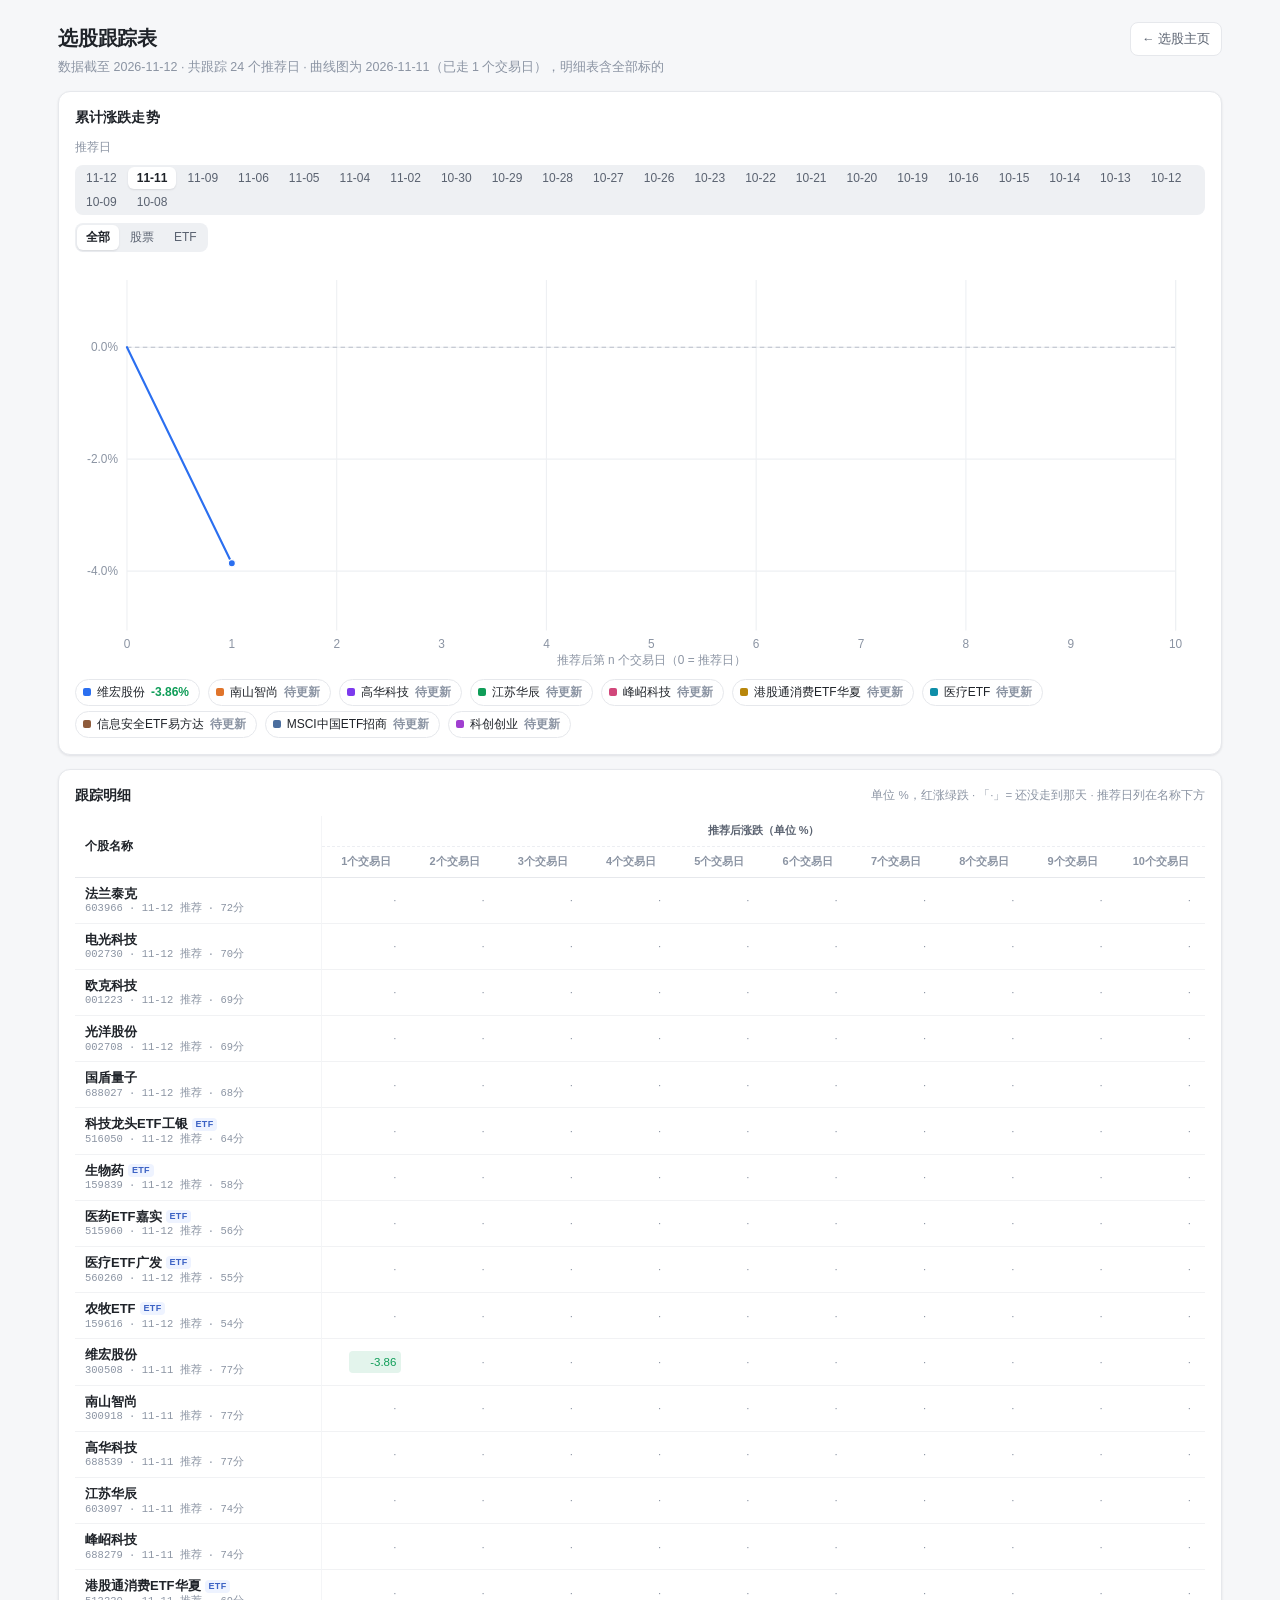
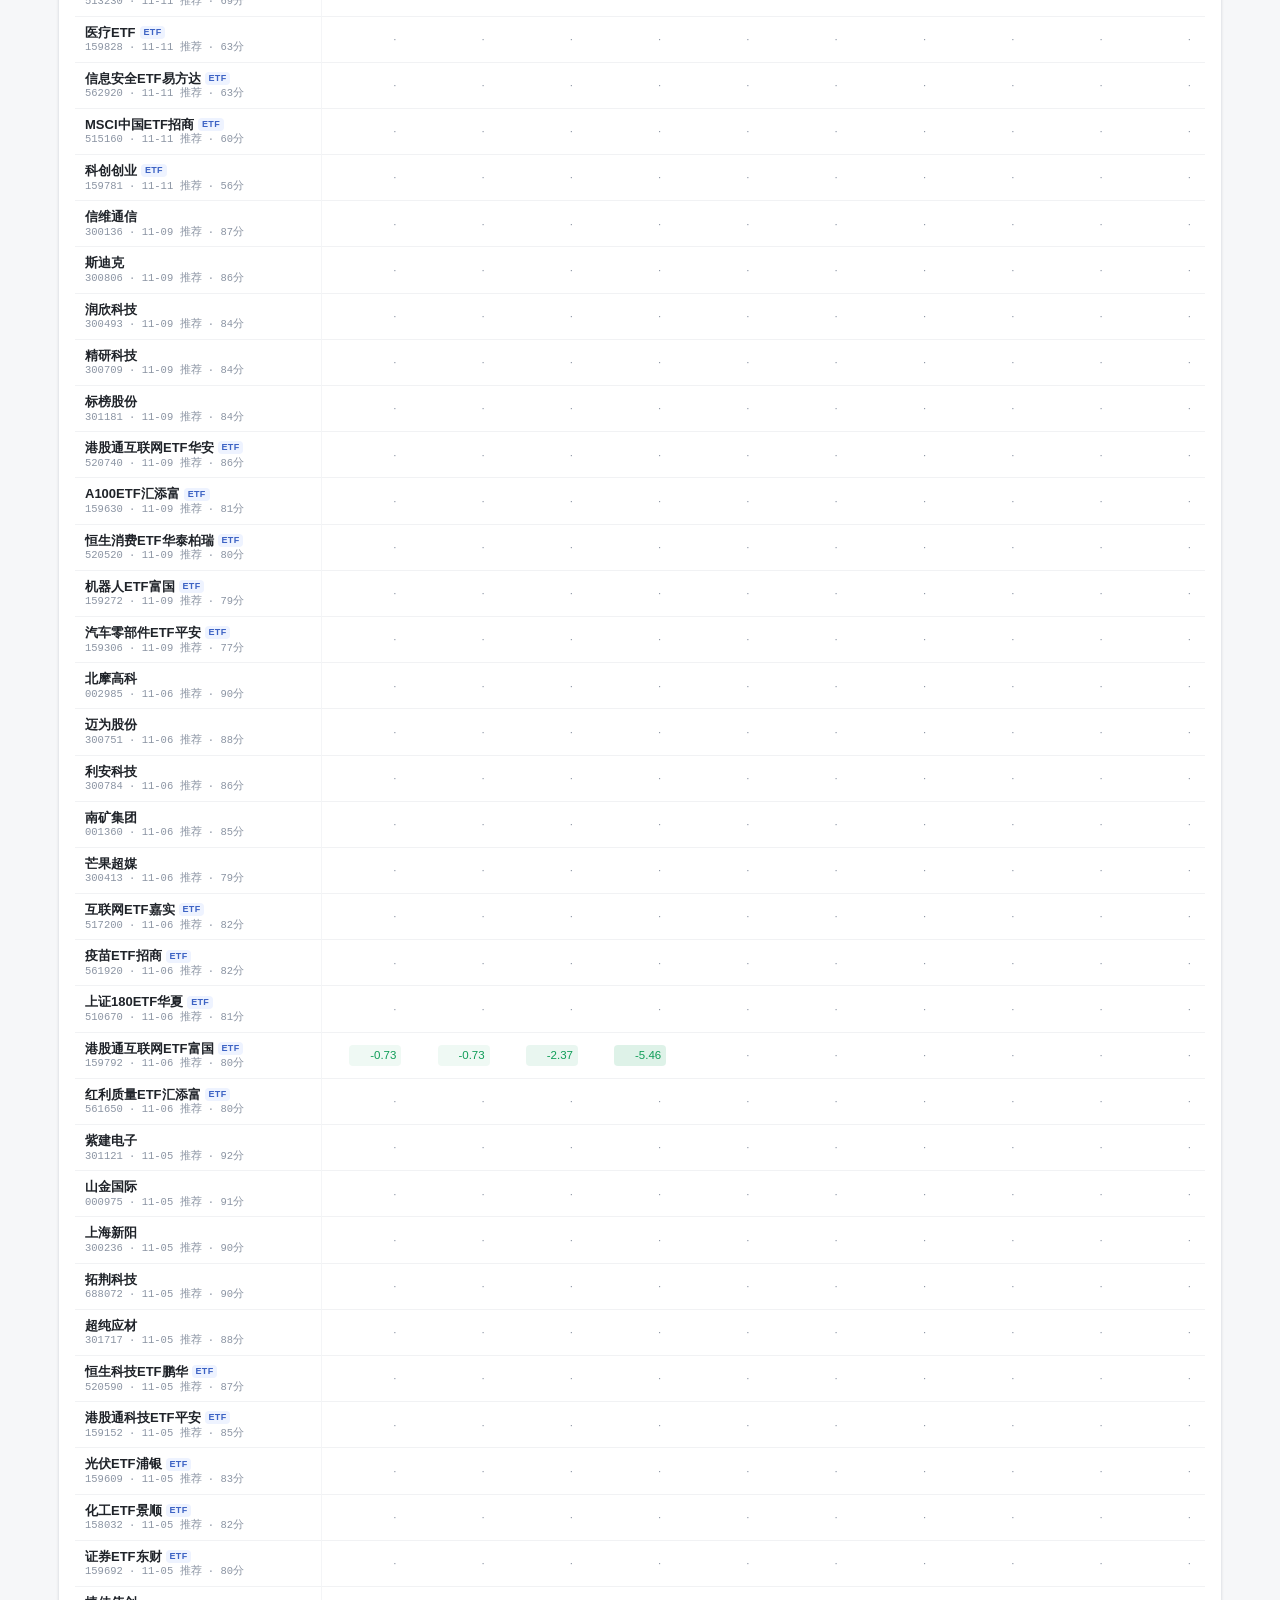
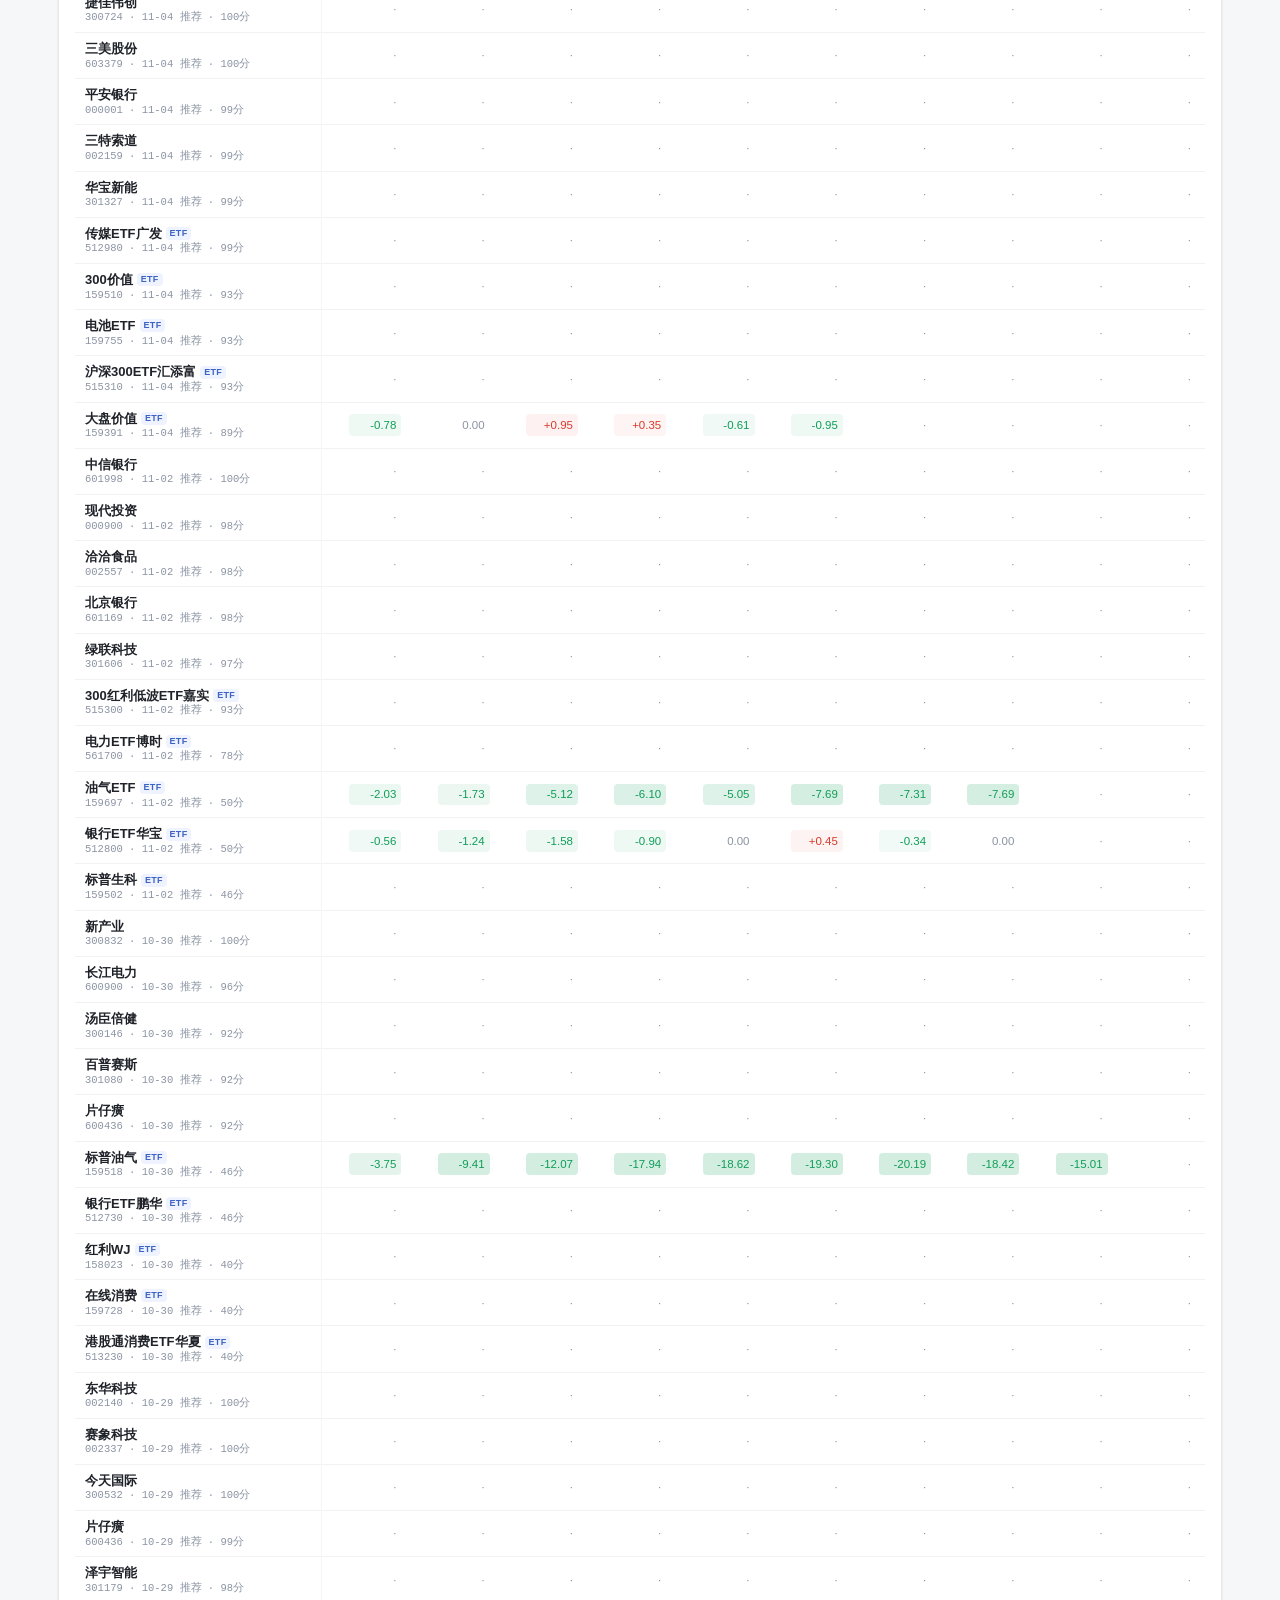
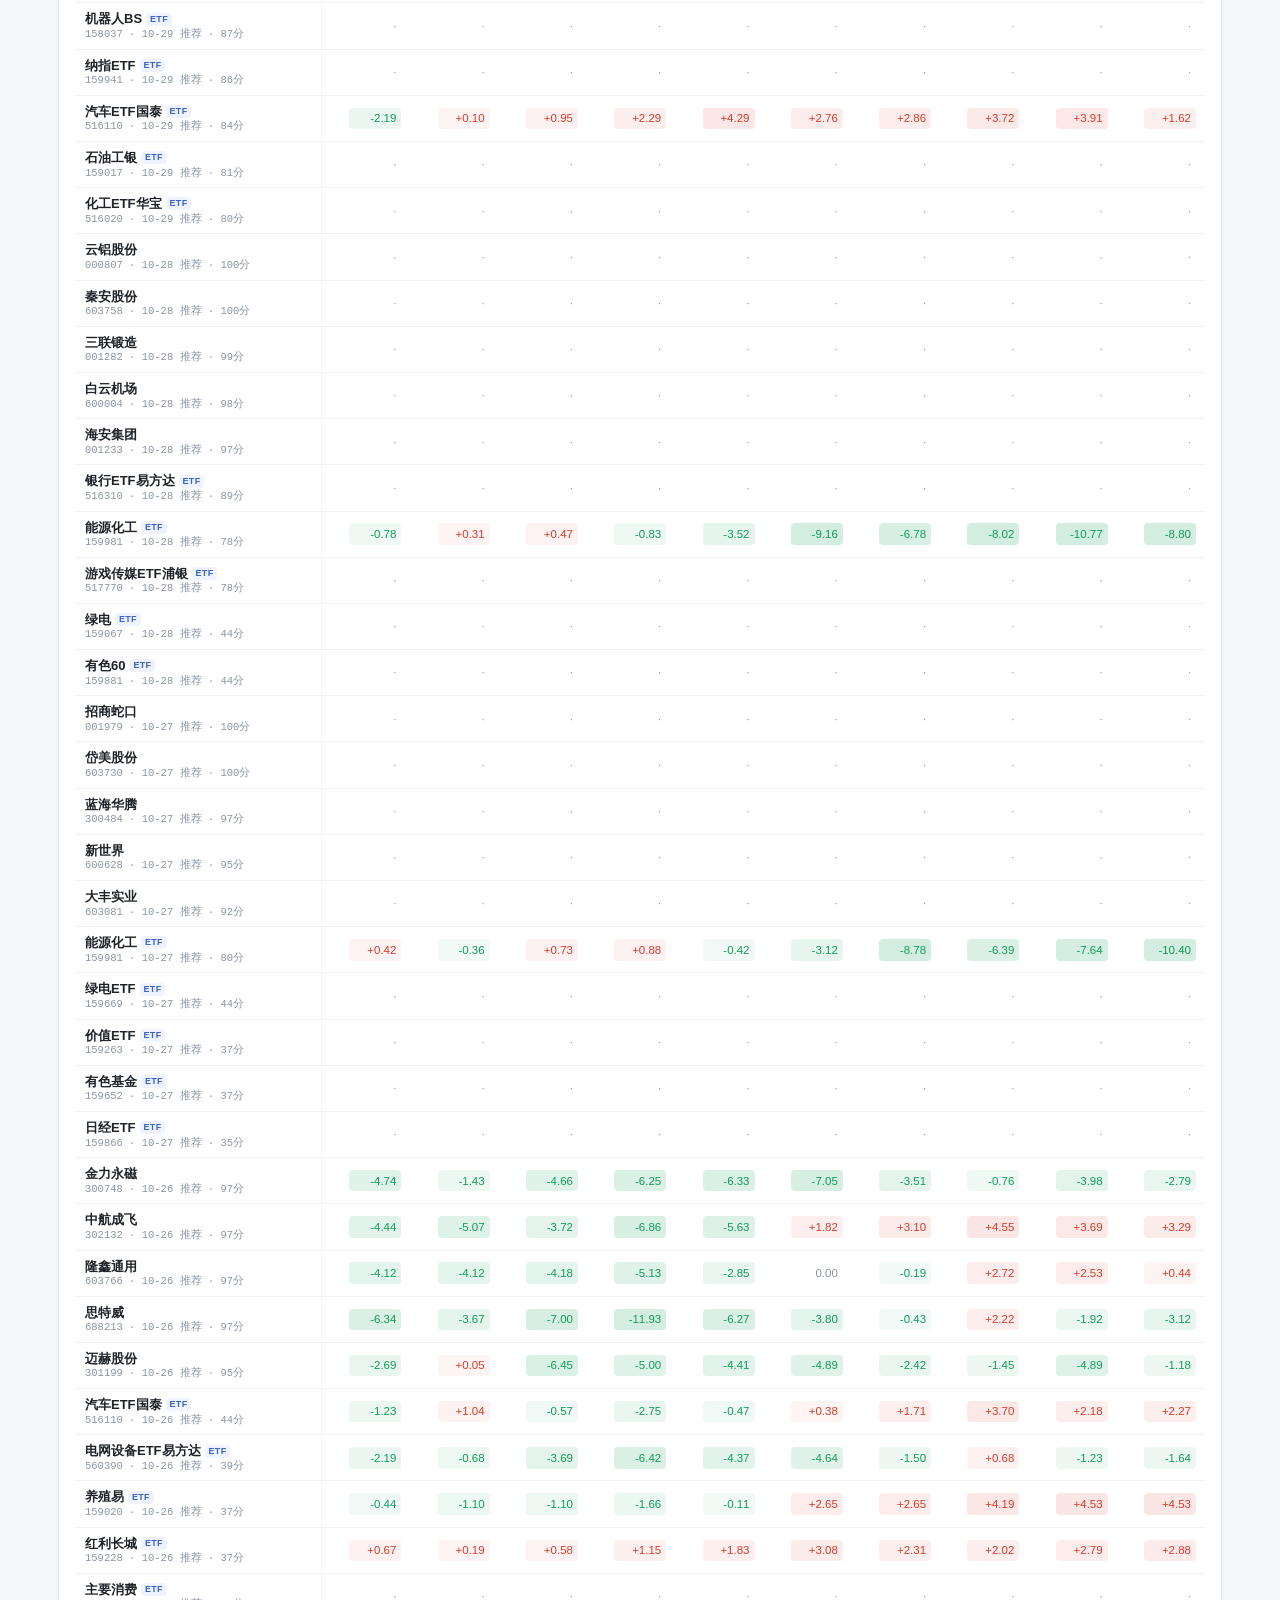
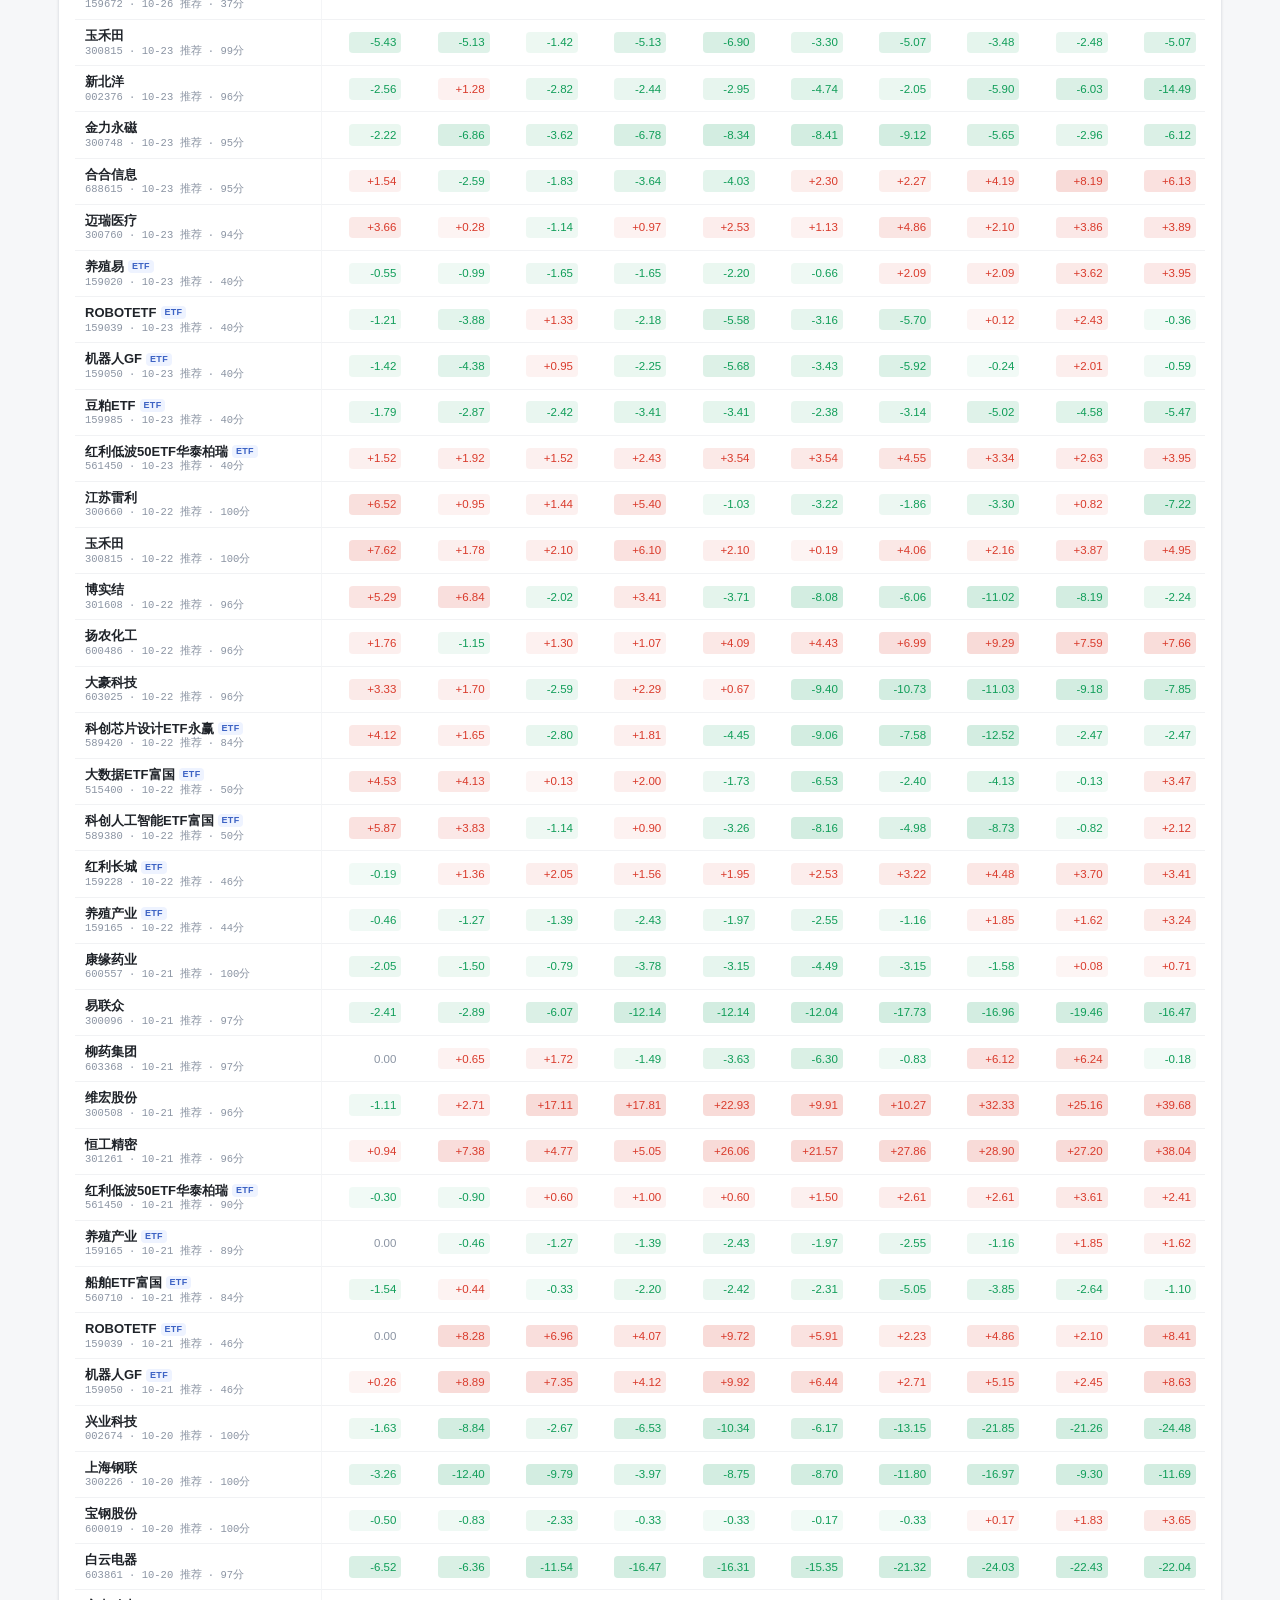
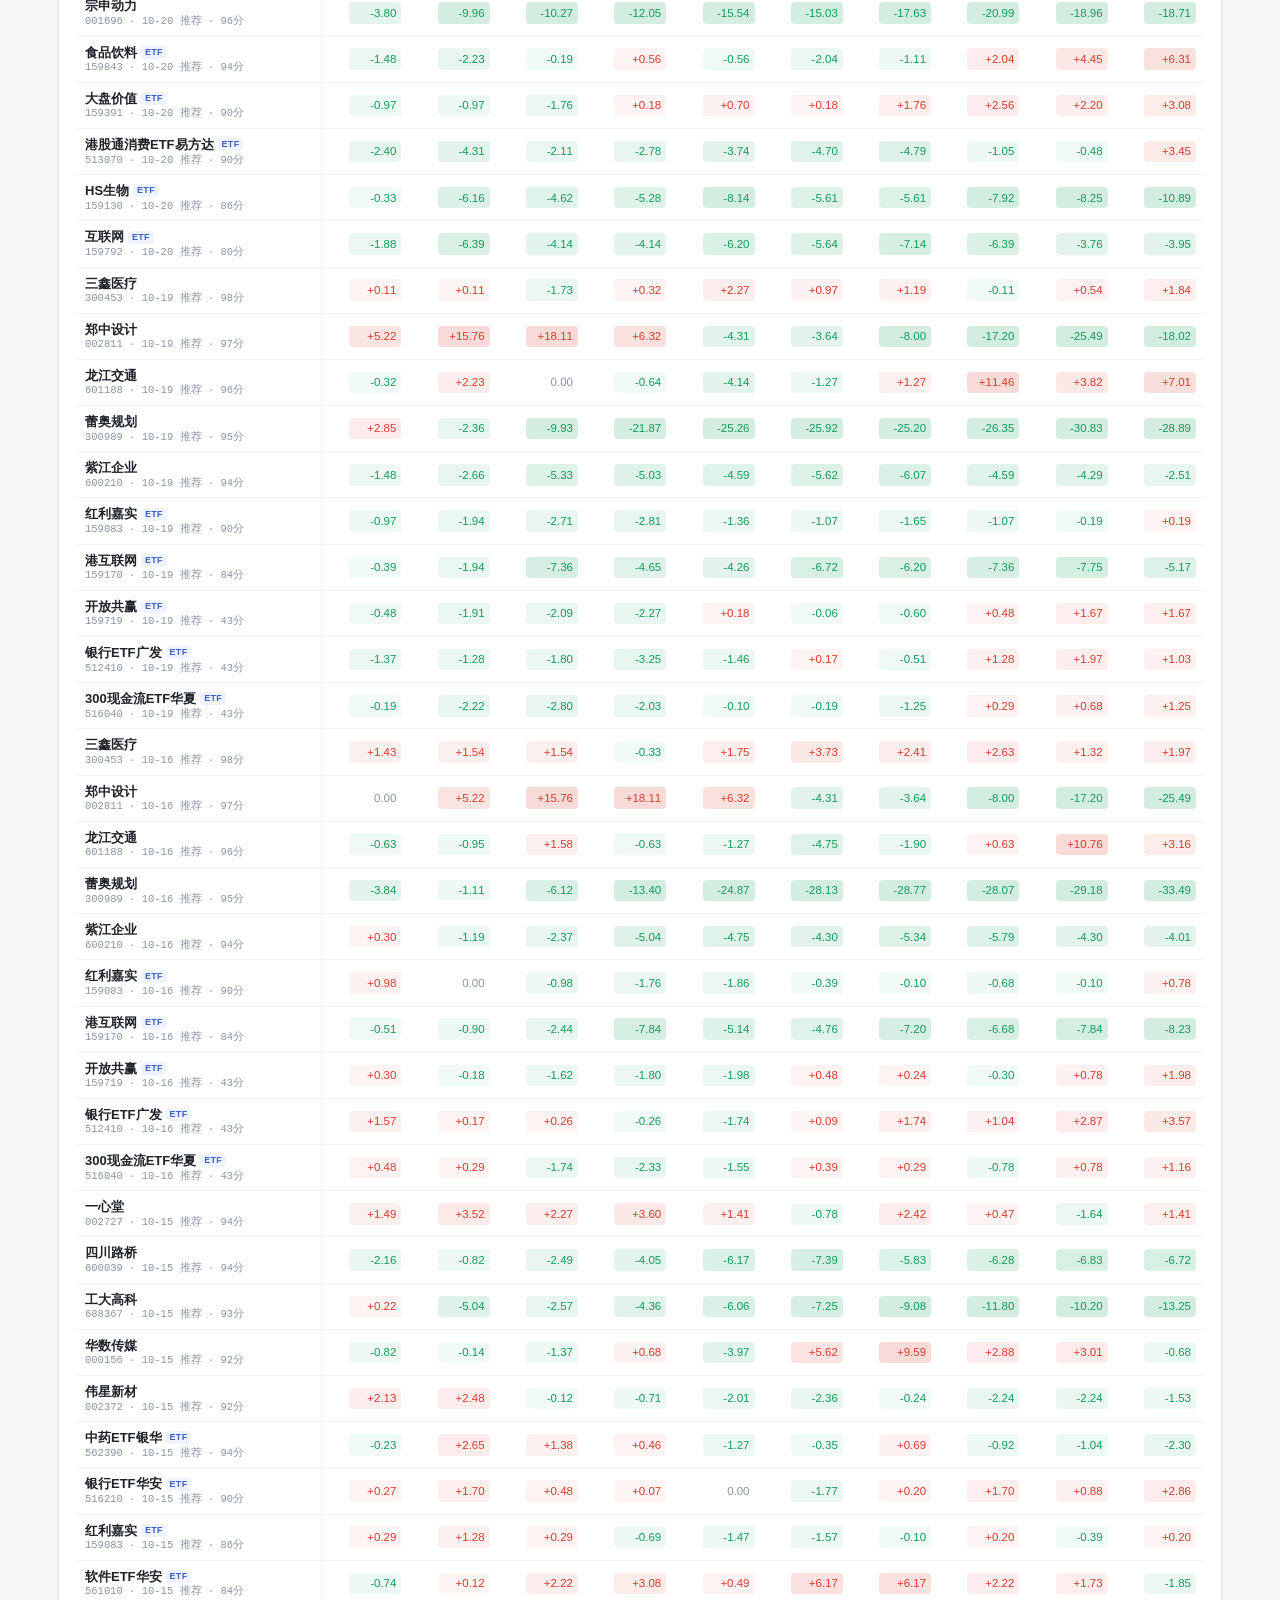
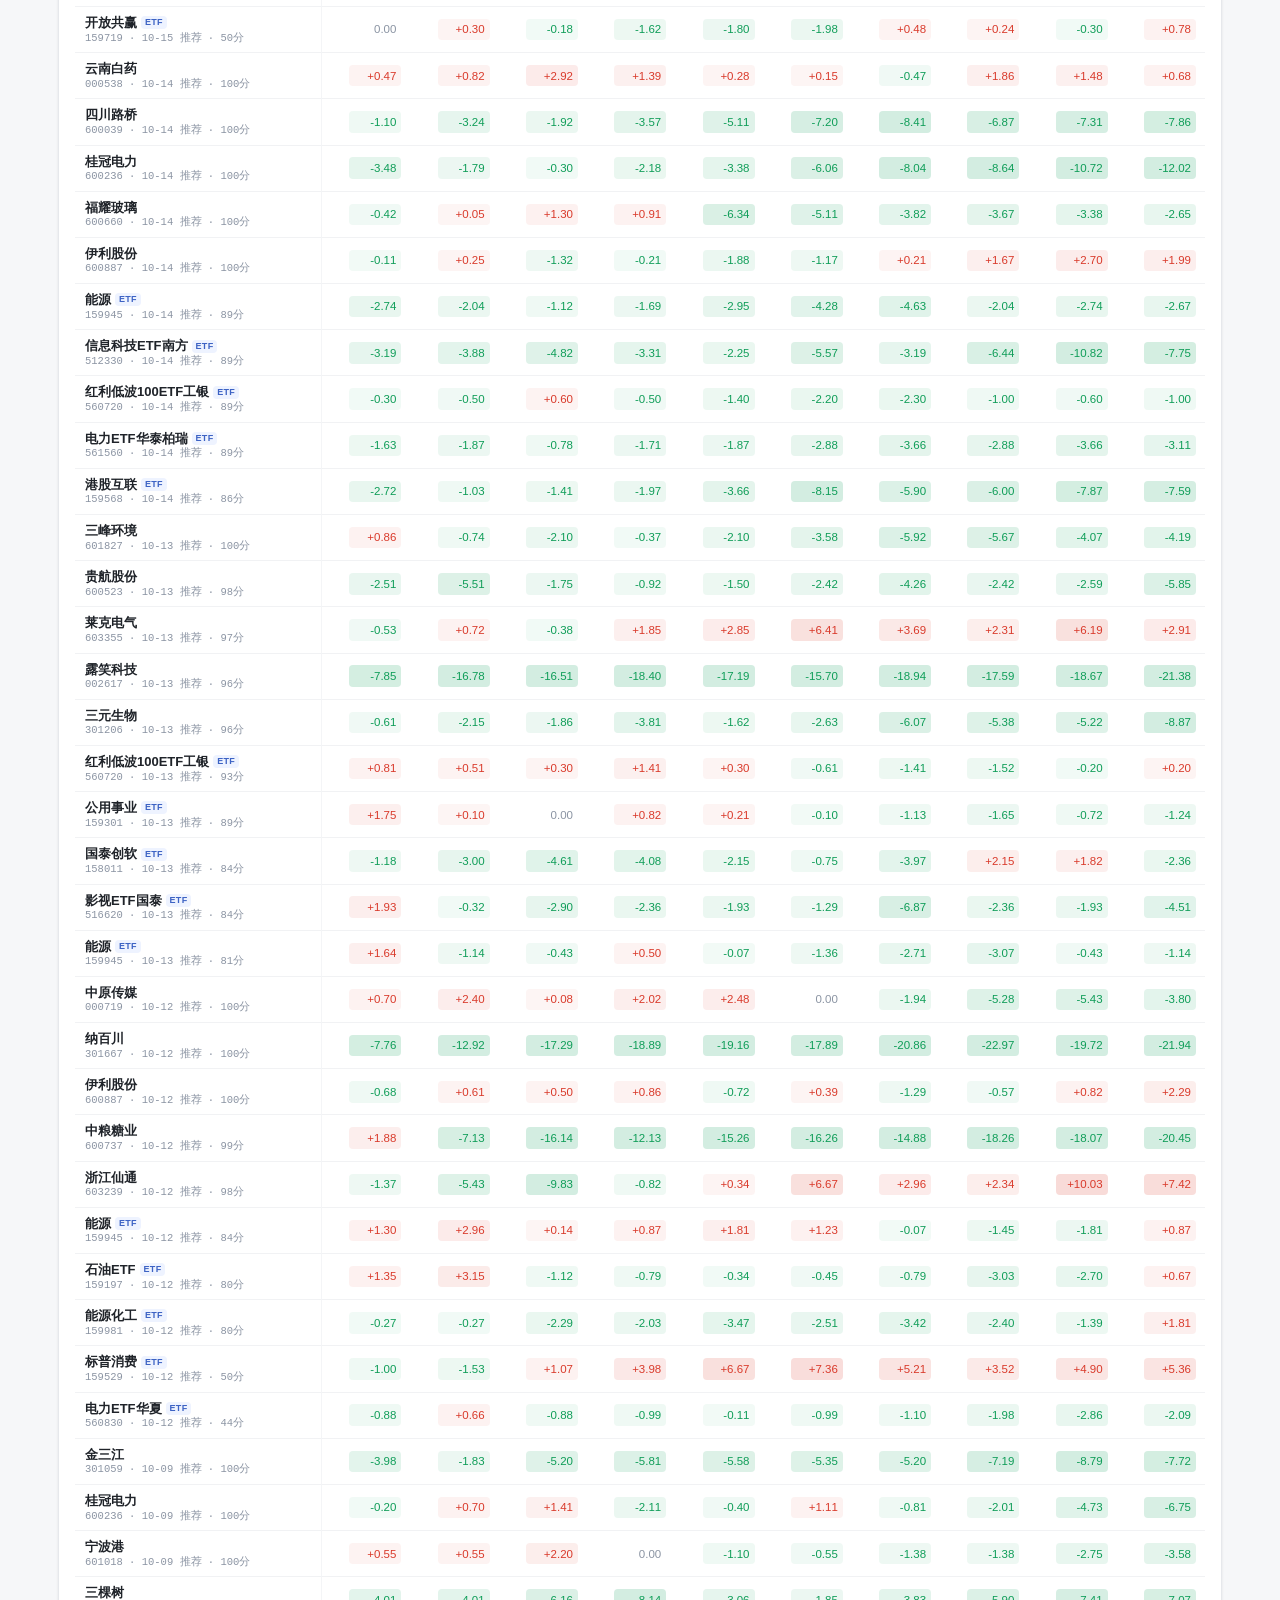
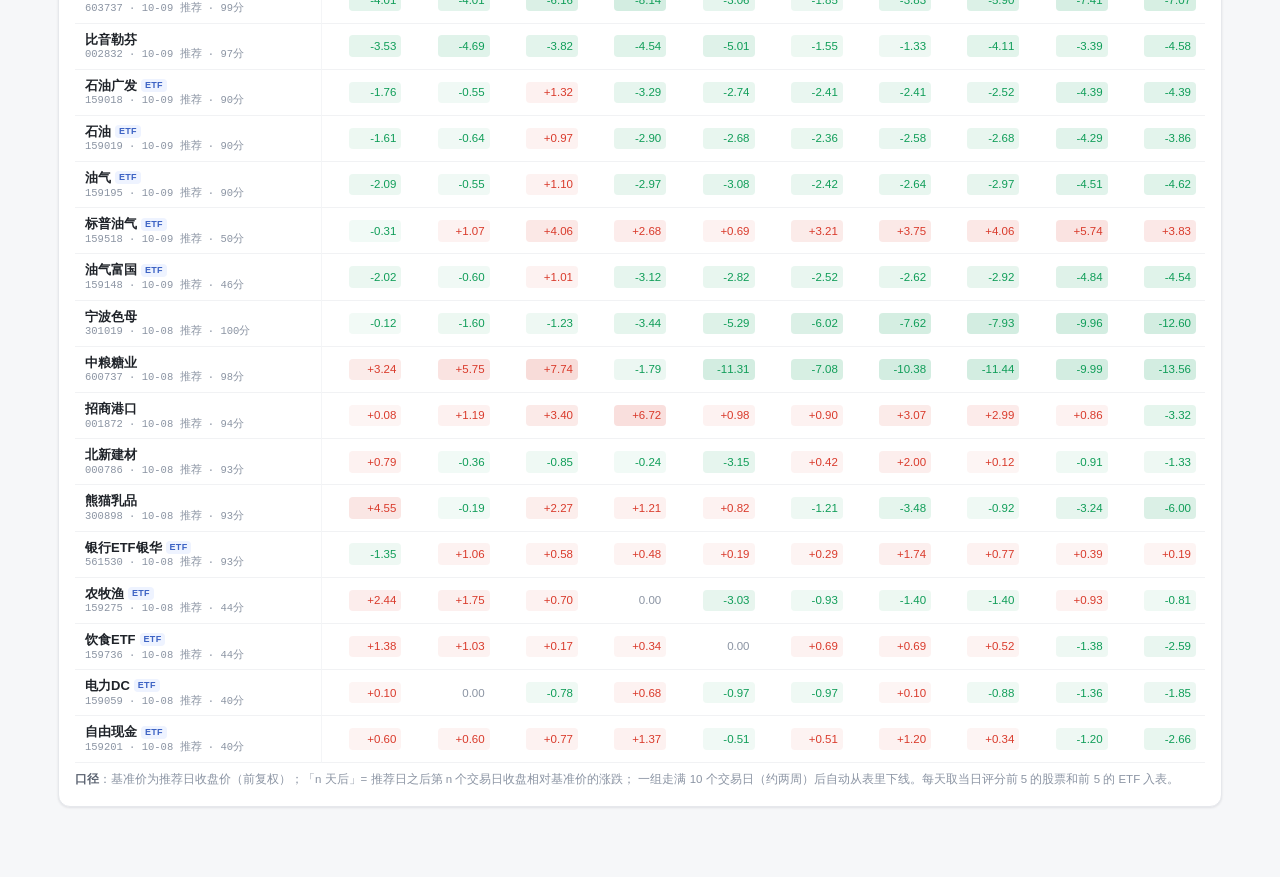
==== perf.html @ 40503a1f "data: 更新 2026-11-13 盘后缠论买点筛选结果" ====
<!DOCTYPE html>
<html lang="zh-CN">
<head>
<meta charset="UTF-8">
<meta name="viewport" content="width=device-width, initial-scale=1.0">
<title>选股跟踪 · 推荐后 1~10 个交易日</title>
<style>
:root{
  --bg:#f6f7f9;--surface:#fff;--border:#e6e8ec;--text:#1f2329;--text-2:#5a6270;--text-3:#8b94a3;
  --up:#d93a2b;--up-bg:rgba(217,58,43,.12);--down:#0f9d58;--down-bg:rgba(15,157,88,.12);
  --blue:#2b6ff0;--blue-soft:#eaf1fe;
  --radius:12px;--shadow:0 1px 3px rgba(16,24,40,.06),0 1px 2px rgba(16,24,40,.04);
  --mono:"SF Mono",ui-monospace,Menlo,Consolas,monospace;
}
*{box-sizing:border-box}
body{margin:0;background:var(--bg);color:var(--text);
  font:14px/1.6 -apple-system,BlinkMacSystemFont,"Segoe UI","PingFang SC","Microsoft YaHei",sans-serif;
  -webkit-font-smoothing:antialiased}
.wrap{max-width:1200px;margin:0 auto;padding:22px 18px 56px}
.top{display:flex;align-items:flex-start;justify-content:space-between;gap:16px;margin-bottom:14px}
h1{font-size:20px;margin:0 0 3px;letter-spacing:-.2px}
.sub{color:var(--text-3);font-size:12.5px;margin:0}
.back{font-size:12.5px;color:var(--text-2);text-decoration:none;border:1px solid var(--border);
  background:#fff;border-radius:8px;padding:6px 11px;white-space:nowrap;transition:.15s}
.back:hover{border-color:#c9ced6;color:var(--text)}
.card{background:var(--surface);border:1px solid var(--border);border-radius:var(--radius);
  box-shadow:var(--shadow);padding:14px 16px 16px;margin-bottom:14px}
.card-head{display:flex;align-items:center;justify-content:space-between;flex-wrap:wrap;gap:10px;margin-bottom:10px}
.card-head h2{font-size:14px;margin:0;font-weight:650;letter-spacing:.1px}
.hint{font-size:11.5px;color:var(--text-3)}
.tools{display:flex;flex-wrap:wrap;gap:8px 14px;align-items:center}
.glabel{font-size:11.5px;color:var(--text-3);margin-right:2px}
.seg{display:inline-flex;background:#eef0f3;border-radius:8px;padding:2px;gap:2px;flex-wrap:wrap}
.seg button{border:0;background:transparent;color:var(--text-2);font-size:12px;
  padding:4px 9px;border-radius:6px;cursor:pointer;font-family:inherit;transition:.15s;white-space:nowrap}
.seg button[aria-pressed="true"]{background:#fff;color:var(--text);font-weight:600;
  box-shadow:0 1px 2px rgba(16,24,40,.1)}
.chart-wrap{position:relative}
svg{display:block;width:100%;height:auto;overflow:visible}
.axis-t{fill:var(--text-3);font-size:10.5px;font-variant-numeric:tabular-nums}
.grid{stroke:#eef0f3;stroke-width:1}
.zero{stroke:#b9bfc9;stroke-width:1;stroke-dasharray:4 3}
.series{fill:none;stroke-width:1.9;stroke-linejoin:round;stroke-linecap:round;
  transition:opacity .15s,stroke-width .15s}
.series.dim{opacity:.10}
.dot{stroke:#fff;stroke-width:1.2}
.tip{position:absolute;pointer-events:none;background:rgba(31,35,41,.94);color:#fff;border-radius:8px;
  padding:8px 10px;font-size:11.5px;line-height:1.55;min-width:132px;opacity:0;transition:opacity .1s;
  z-index:5;box-shadow:0 6px 18px rgba(16,24,40,.22)}
.tip.on{opacity:1}
.tip .hd{font-size:11px;color:#c3c9d4;margin-bottom:4px}
.tip .r{display:flex;justify-content:space-between;gap:10px;font-variant-numeric:tabular-nums}
.tip .r i{display:inline-block;width:7px;height:7px;border-radius:2px;margin-right:5px}
.legend{display:flex;flex-wrap:wrap;gap:5px 8px;margin-top:10px}
.lg{display:inline-flex;align-items:center;gap:6px;font-size:12px;border:1px solid var(--border);
  border-radius:20px;padding:3px 10px 3px 7px;cursor:pointer;background:#fff;transition:.15s;user-select:none}
.lg:hover{border-color:#c9ced6}
.lg.off{opacity:.35}
.lg i{width:8px;height:8px;border-radius:2px;flex:0 0 auto}
.lg b{font-weight:600;font-variant-numeric:tabular-nums}
.tbl-scroll{overflow-x:auto;margin:0 -4px;padding:0 4px 2px}
table{width:100%;border-collapse:separate;border-spacing:0;font-size:12px;font-variant-numeric:tabular-nums}
th,td{padding:0;border-bottom:1px solid #f1f2f4;white-space:nowrap}
thead{position:sticky;top:0;z-index:3;background:#fff}
thead th{background:#fff;font-size:11px;color:var(--text-3);
  font-weight:600;padding:6px 0;text-align:center;border-bottom:1px solid var(--border)}
thead th.grp-h{color:var(--text-2);border-bottom:1px dashed #eceef2}
thead th.corner{text-align:left;padding-left:10px;position:sticky;left:0;z-index:4;
  border-right:1px solid #f4f5f7;font-size:12px;color:var(--text)}
td.nm{position:sticky;left:0;background:#fff;z-index:2;text-align:left;padding:7px 12px 7px 10px;
  border-right:1px solid #f4f5f7;min-width:170px;max-width:230px}
tbody tr:hover td{background:#fafbfd}
tbody tr:hover td.nm{background:#fafbfd}
.nm-l1{display:flex;align-items:center;gap:4px;line-height:1.35}
.nm-l2{font-size:10.5px;color:var(--text-3);line-height:1.3;font-family:var(--mono)}
.nm-n{font-size:13px;font-weight:600;color:var(--text)}
.chip{display:inline-block;font-size:9px;line-height:1;padding:2px 4px;border-radius:4px;
  background:#eef1f6;color:#5b6472;font-weight:600;letter-spacing:.3px}
.chip.etf{background:#eef3ff;color:#3d63c4}
.chip.stk{background:#f4f0fb;color:#7b4fc4}
td.v{text-align:right;padding:7px 9px;min-width:62px;font-size:11.5px;color:var(--text-3)}
td.v span{display:inline-block;padding:1.5px 5px;border-radius:4px;min-width:52px;text-align:right}
td.v .u{color:var(--up)}
td.v .d{color:var(--down)}
td.v .z{color:var(--text-3)}
tr.grp td{background:#f7f8fa;border-bottom:1px solid #e9ebef;padding:0}
tr.grp .gi{position:sticky;left:0;display:inline-flex;align-items:center;gap:8px;
  padding:6px 10px;font-size:11.5px;color:var(--text-2)}
tr.grp .gi b{font-size:12.5px;color:var(--text)}
tr.grp .gi .k{color:var(--text-3)}
.u{color:var(--up)}.d{color:var(--down)}.z{color:var(--text-3)}
.empty{padding:26px 10px;text-align:center;color:var(--text-3);font-size:12.5px}
.note{color:var(--text-3);font-size:11.5px;line-height:1.85;margin-top:4px}
.note b{color:var(--text-2);font-weight:600}
@media(max-width:640px){
  .wrap{padding:16px 12px 40px}
  h1{font-size:18px}
  .card{padding:12px 10px 12px}
  td.nm{min-width:120px;max-width:150px;padding:5px 7px}
  td.v{min-width:54px;padding:5px 5px}
  td.v span{min-width:46px;font-size:10.5px;padding:1px 3px}
}
</style>
</head>
<body>
<div class="wrap">
  <div class="top">
    <div>
      <h1>选股跟踪表</h1>
      <p class="sub" id="sub"></p>
    </div>
    <a class="back" href="index.html">← 选股主页</a>
  </div>

  <section class="card">
    <div class="card-head">
      <h2>累计涨跌走势</h2>
      <div class="tools">
        <span class="glabel">推荐日</span>
        <div class="seg" id="dateSeg"></div>
        <div class="seg" id="typeSeg">
          <button data-type="all" aria-pressed="true">全部</button>
          <button data-type="stock" aria-pressed="false">股票</button>
          <button data-type="etf" aria-pressed="false">ETF</button>
        </div>
      </div>
    </div>
    <div class="chart-wrap" id="chartWrap">
      <svg id="chart" viewBox="0 0 1000 360" preserveAspectRatio="xMinYMin meet"></svg>
      <div class="tip" id="tip"></div>
    </div>
    <div class="legend" id="legend"></div>
  </section>

  <section class="card">
    <div class="card-head">
      <h2>跟踪明细</h2>
      <span class="hint">单位 %，红涨绿跌 · 「·」= 还没走到那天 · 推荐日列在名称下方</span>
    </div>
    <div class="tbl-scroll">
      <table id="tbl">
        <thead id="thead"></thead>
        <tbody id="tbody"></tbody>
      </table>
    </div>
    <div class="note">
      <b>口径</b>：基准价为推荐日收盘价（前复权）；「n 天后」= 推荐日之后第 n 个交易日收盘相对基准价的涨跌；
      一组走满 10 个交易日（约两周）后自动从表里下线。每天取当日评分前 5 的股票和前 5 的 ETF 入表。
    </div>
  </section>
</div>

<script>
const DATA = {"dates":["2026-11-12","2026-11-11","2026-11-09","2026-11-06","2026-11-05","2026-11-04","2026-11-02","2026-10-30","2026-10-29","2026-10-28","2026-10-27","2026-10-26","2026-10-23","2026-10-22","2026-10-21","2026-10-20","2026-10-19","2026-10-16","2026-10-15","2026-10-14","2026-10-13","2026-10-12","2026-10-09","2026-10-08"],"groups":{"2026-11-12":{"base_date":"2026-11-12","rows":[{"code":"603966","name":"法兰泰克","type":"stock","score":72,"tags":["30分3买","5分3买"],"base_price":null,"rets":{},"done_days":0,"error":"无日线"},{"code":"002730","name":"电光科技","type":"stock","score":70,"tags":["30分3买","5分3买"],"base_price":null,"rets":{},"done_days":0,"error":"无日线"},{"code":"001223","name":"欧克科技","type":"stock","score":69,"tags":["30分3买","5分3买"],"base_price":null,"rets":{},"done_days":0,"error":"无日线"},{"code":"002708","name":"光洋股份","type":"stock","score":69,"tags":["30分3买","5分1买"],"base_price":null,"rets":{},"done_days":0,"error":"无日线"},{"code":"688027","name":"国盾量子","type":"stock","score":68,"tags":["30分3买","5分2买"],"base_price":null,"rets":{},"done_days":0,"error":"无日线"},{"code":"516050","name":"科技龙头ETF工银","type":"etf","score":64,"tags":["30分2买","5分3买"],"base_price":null,"rets":{},"done_days":0,"error":"无日线"},{"code":"159839","name":"生物药","type":"etf","score":58,"tags":["30分3买","5分2买"],"base_price":null,"rets":{},"done_days":0,"error":"无日线"},{"code":"515960","name":"医药ETF嘉实","type":"etf","score":56,"tags":["30分3买","5分1买"],"base_price":null,"rets":{},"done_days":0,"error":"无日线"},{"code":"560260","name":"医疗ETF广发","type":"etf","score":55,"tags":["30分3买","5分1买"],"base_price":null,"rets":{},"done_days":0,"error":"无日线"},{"code":"159616","name":"农牧ETF","type":"etf","score":54,"tags":["30分2买","5分1买"],"base_price":null,"rets":{},"done_days":0,"error":"无日线"}]},"2026-11-11":{"base_date":"2026-11-11","rows":[{"code":"300508","name":"维宏股份","type":"stock","score":77,"tags":["30分3买","5分3买"],"base_price":50.73,"rets":{"1":-3.86},"done_days":1},{"code":"300918","name":"南山智尚","type":"stock","score":77,"tags":["30分3买","5分3买"],"base_price":null,"rets":{},"done_days":0,"error":"无日线"},{"code":"688539","name":"高华科技","type":"stock","score":77,"tags":["30分3买","5分3买"],"base_price":null,"rets":{},"done_days":0,"error":"无日线"},{"code":"603097","name":"江苏华辰","type":"stock","score":74,"tags":["30分3买","5分3买"],"base_price":null,"rets":{},"done_days":0,"error":"无日线"},{"code":"688279","name":"峰岹科技","type":"stock","score":74,"tags":["30分3买","5分3买"],"base_price":null,"rets":{},"done_days":0,"error":"无日线"},{"code":"513230","name":"港股通消费ETF华夏","type":"etf","score":69,"tags":["30分3买","5分2买"],"base_price":null,"rets":{},"done_days":0,"error":"无日线"},{"code":"159828","name":"医疗ETF","type":"etf","score":63,"tags":["30分3买","5分1买"],"base_price":null,"rets":{},"done_days":0,"error":"无日线"},{"code":"562920","name":"信息安全ETF易方达","type":"etf","score":63,"tags":["30分3买","5分1买"],"base_price":null,"rets":{},"done_days":0,"error":"无日线"},{"code":"515160","name":"MSCI中国ETF招商","type":"etf","score":60,"tags":["30分2买","5分3买"],"base_price":null,"rets":{},"done_days":0,"error":"无日线"},{"code":"159781","name":"科创创业","type":"etf","score":56,"tags":["30分2买","5分3买"],"base_price":null,"rets":{},"done_days":0,"error":"无日线"}]},"2026-11-09":{"base_date":"2026-11-09","rows":[{"code":"300136","name":"信维通信","type":"stock","score":87,"tags":["30分2买","5分3买"],"base_price":null,"rets":{},"done_days":0,"error":"无日线"},{"code":"300806","name":"斯迪克","type":"stock","score":86,"tags":["30分3买","5分3买"],"base_price":null,"rets":{},"done_days":0,"error":"无日线"},{"code":"300493","name":"润欣科技","type":"stock","score":84,"tags":["30分3买","5分1买"],"base_price":null,"rets":{},"done_days":0,"error":"无日线"},{"code":"300709","name":"精研科技","type":"stock","score":84,"tags":["30分3买","5分2买"],"base_price":null,"rets":{},"done_days":0,"error":"无日线"},{"code":"301181","name":"标榜股份","type":"stock","score":84,"tags":["30分2买","5分3买"],"base_price":null,"rets":{},"done_days":0,"error":"无日线"},{"code":"520740","name":"港股通互联网ETF华安","type":"etf","score":86,"tags":["30分3买","5分1买"],"base_price":null,"rets":{},"done_days":0,"error":"无日线"},{"code":"159630","name":"A100ETF汇添富","type":"etf","score":81,"tags":["30分3买","5分3买"],"base_price":null,"rets":{},"done_days":0,"error":"无日线"},{"code":"520520","name":"恒生消费ETF华泰柏瑞","type":"etf","score":80,"tags":["30分3买","5分1买"],"base_price":null,"rets":{},"done_days":0,"error":"无日线"},{"code":"159272","name":"机器人ETF富国","type":"etf","score":79,"tags":["30分2买","5分2买"],"base_price":null,"rets":{},"done_days":0,"error":"无日线"},{"code":"159306","name":"汽车零部件ETF平安","type":"etf","score":77,"tags":["30分2买","5分2买"],"base_price":null,"rets":{},"done_days":0,"error":"无日线"}]},"2026-11-06":{"base_date":"2026-11-06","rows":[{"code":"002985","name":"北摩高科","type":"stock","score":90,"tags":["30分3买","5分2买"],"base_price":null,"rets":{},"done_days":0,"error":"无日线"},{"code":"300751","name":"迈为股份","type":"stock","score":88,"tags":["30分3买","5分1买"],"base_price":null,"rets":{},"done_days":0,"error":"无日线"},{"code":"300784","name":"利安科技","type":"stock","score":86,"tags":["30分3买","5分3买"],"base_price":null,"rets":{},"done_days":0,"error":"无日线"},{"code":"001360","name":"南矿集团","type":"stock","score":85,"tags":["30分3买","5分3买"],"base_price":null,"rets":{},"done_days":0,"error":"无日线"},{"code":"300413","name":"芒果超媒","type":"stock","score":79,"tags":["30分3买","5分3买"],"base_price":null,"rets":{},"done_days":0,"error":"无日线"},{"code":"517200","name":"互联网ETF嘉实","type":"etf","score":82,"tags":["30分3买","5分1买"],"base_price":null,"rets":{},"done_days":0,"error":"无日线"},{"code":"561920","name":"疫苗ETF招商","type":"etf","score":82,"tags":["30分3买","5分3买"],"base_price":null,"rets":{},"done_days":0,"error":"无日线"},{"code":"510670","name":"上证180ETF华夏","type":"etf","score":81,"tags":["30分3买","5分2买"],"base_price":null,"rets":{},"done_days":0,"error":"无日线"},{"code":"159792","name":"港股通互联网ETF富国","type":"etf","score":80,"tags":["30分3买","5分3买"],"base_price":0.549,"rets":{"1":-0.73,"2":-0.73,"3":-2.37,"4":-5.46},"done_days":4},{"code":"561650","name":"红利质量ETF汇添富","type":"etf","score":80,"tags":["30分3买","5分3买"],"base_price":null,"rets":{},"done_days":0,"error":"无日线"}]},"2026-11-05":{"base_date":"2026-11-05","rows":[{"code":"301121","name":"紫建电子","type":"stock","score":92,"tags":["30分3买","5分1买"],"base_price":null,"rets":{},"done_days":0,"error":"无日线"},{"code":"000975","name":"山金国际","type":"stock","score":91,"tags":["30分2买","5分3买"],"base_price":null,"rets":{},"done_days":0,"error":"无日线"},{"code":"300236","name":"上海新阳","type":"stock","score":90,"tags":["30分3买","5分3买"],"base_price":null,"rets":{},"done_days":0,"error":"无日线"},{"code":"688072","name":"拓荆科技","type":"stock","score":90,"tags":["30分3买","5分2买"],"base_price":null,"rets":{},"done_days":0,"error":"无日线"},{"code":"301717","name":"超纯应材","type":"stock","score":88,"tags":["30分3买","5分3买"],"base_price":null,"rets":{},"done_days":0,"error":"无日线"},{"code":"520590","name":"恒生科技ETF鹏华","type":"etf","score":87,"tags":["30分2买","5分3买"],"base_price":null,"rets":{},"done_days":0,"error":"无日线"},{"code":"159152","name":"港股通科技ETF平安","type":"etf","score":85,"tags":["30分2买","5分3买"],"base_price":null,"rets":{},"done_days":0,"error":"无日线"},{"code":"159609","name":"光伏ETF浦银","type":"etf","score":83,"tags":["30分2买","5分3买"],"base_price":null,"rets":{},"done_days":0,"error":"无日线"},{"code":"158032","name":"化工ETF景顺","type":"etf","score":82,"tags":["30分2买","5分3买"],"base_price":null,"rets":{},"done_days":0,"error":"无日线"},{"code":"159692","name":"证券ETF东财","type":"etf","score":80,"tags":["30分3买","5分3买"],"base_price":null,"rets":{},"done_days":0,"error":"无日线"}]},"2026-11-04":{"base_date":"2026-11-04","rows":[{"code":"300724","name":"捷佳伟创","type":"stock","score":100,"tags":["30分3买","5分3买"],"base_price":null,"rets":{},"done_days":0,"error":"无日线"},{"code":"603379","name":"三美股份","type":"stock","score":100,"tags":["30分3买","5分3买"],"base_price":null,"rets":{},"done_days":0,"error":"无日线"},{"code":"000001","name":"平安银行","type":"stock","score":99,"tags":["30分3买","5分2买"],"base_price":null,"rets":{},"done_days":0,"error":"无日线"},{"code":"002159","name":"三特索道","type":"stock","score":99,"tags":["30分3买","5分2买"],"base_price":null,"rets":{},"done_days":0,"error":"无日线"},{"code":"301327","name":"华宝新能","type":"stock","score":99,"tags":["30分3买","5分3买"],"base_price":null,"rets":{},"done_days":0,"error":"无日线"},{"code":"512980","name":"传媒ETF广发","type":"etf","score":99,"tags":["30分3买","5分3买"],"base_price":null,"rets":{},"done_days":0,"error":"无日线"},{"code":"159510","name":"300价值","type":"etf","score":93,"tags":["30分2买","5分3买"],"base_price":null,"rets":{},"done_days":0,"error":"无日线"},{"code":"159755","name":"电池ETF","type":"etf","score":93,"tags":["30分2买","5分3买"],"base_price":null,"rets":{},"done_days":0,"error":"无日线"},{"code":"515310","name":"沪深300ETF汇添富","type":"etf","score":93,"tags":["30分2买","5分3买"],"base_price":null,"rets":{},"done_days":0,"error":"无日线"},{"code":"159391","name":"大盘价值","type":"etf","score":89,"tags":["30分3买","5分3买"],"base_price":1.154,"rets":{"1":-0.78,"2":0.0,"3":0.95,"4":0.35,"5":-0.61,"6":-0.95},"done_days":6}]},"2026-11-02":{"base_date":"2026-11-02","rows":[{"code":"601998","name":"中信银行","type":"stock","score":100,"tags":["30分3买","5分3买"],"base_price":null,"rets":{},"done_days":0,"error":"无日线"},{"code":"000900","name":"现代投资","type":"stock","score":98,"tags":["30分2买","5分3买"],"base_price":null,"rets":{},"done_days":0,"error":"无日线"},{"code":"002557","name":"洽洽食品","type":"stock","score":98,"tags":["30分2买","5分3买"],"base_price":null,"rets":{},"done_days":0,"error":"无日线"},{"code":"601169","name":"北京银行","type":"stock","score":98,"tags":["30分2买","5分3买"],"base_price":null,"rets":{},"done_days":0,"error":"无日线"},{"code":"301606","name":"绿联科技","type":"stock","score":97,"tags":["30分3买","5分3买"],"base_price":null,"rets":{},"done_days":0,"error":"无日线"},{"code":"515300","name":"300红利低波ETF嘉实","type":"etf","score":93,"tags":["30分2买","5分3买"],"base_price":null,"rets":{},"done_days":0,"error":"无日线"},{"code":"561700","name":"电力ETF博时","type":"etf","score":78,"tags":["30分2买","5分1买"],"base_price":null,"rets":{},"done_days":0,"error":"无日线"},{"code":"159697","name":"油气ETF","type":"etf","score":50,"tags":["30分3买"],"base_price":1.327,"rets":{"1":-2.03,"2":-1.73,"3":-5.12,"4":-6.1,"5":-5.05,"6":-7.69,"7":-7.31,"8":-7.69},"done_days":8},{"code":"512800","name":"银行ETF华宝","type":"etf","score":50,"tags":["30分3买"],"base_price":0.885,"rets":{"1":-0.56,"2":-1.24,"3":-1.58,"4":-0.9,"5":0.0,"6":0.45,"7":-0.34,"8":0.0},"done_days":8},{"code":"159502","name":"标普生科","type":"etf","score":46,"tags":["30分3买"],"base_price":null,"rets":{},"done_days":0,"error":"无日线"}]},"2026-10-30":{"base_date":"2026-10-30","rows":[{"code":"300832","name":"新产业","type":"stock","score":100,"tags":["30分3买","5分3买"],"base_price":null,"rets":{},"done_days":0,"error":"无日线"},{"code":"600900","name":"长江电力","type":"stock","score":96,"tags":["30分3买","5分1买"],"base_price":null,"rets":{},"done_days":0,"error":"无日线"},{"code":"300146","name":"汤臣倍健","type":"stock","score":92,"tags":["30分3买","5分1买"],"base_price":null,"rets":{},"done_days":0,"error":"无日线"},{"code":"301080","name":"百普赛斯","type":"stock","score":92,"tags":["30分3买","5分3买"],"base_price":null,"rets":{},"done_days":0,"error":"无日线"},{"code":"600436","name":"片仔癀","type":"stock","score":92,"tags":["30分3买","5分2买"],"base_price":null,"rets":{},"done_days":0,"error":"无日线"},{"code":"159518","name":"标普油气","type":"etf","score":46,"tags":["30分3买"],"base_price":1.466,"rets":{"1":-3.75,"2":-9.41,"3":-12.07,"4":-17.94,"5":-18.62,"6":-19.3,"7":-20.19,"8":-18.42,"9":-15.01},"done_days":9},{"code":"512730","name":"银行ETF鹏华","type":"etf","score":46,"tags":["30分3买"],"base_price":null,"rets":{},"done_days":0,"error":"无日线"},{"code":"158023","name":"红利WJ","type":"etf","score":40,"tags":["5分3买"],"base_price":null,"rets":{},"done_days":0,"error":"无日线"},{"code":"159728","name":"在线消费","type":"etf","score":40,"tags":["30分2买"],"base_price":null,"rets":{},"done_days":0,"error":"无日线"},{"code":"513230","name":"港股通消费ETF华夏","type":"etf","score":40,"tags":["5分3买"],"base_price":null,"rets":{},"done_days":0,"error":"无日线"}]},"2026-10-29":{"base_date":"2026-10-29","rows":[{"code":"002140","name":"东华科技","type":"stock","score":100,"tags":["30分3买","5分3买"],"base_price":null,"rets":{},"done_days":0,"error":"无日线"},{"code":"002337","name":"赛象科技","type":"stock","score":100,"tags":["30分3买","5分3买"],"base_price":null,"rets":{},"done_days":0,"error":"无日线"},{"code":"300532","name":"今天国际","type":"stock","score":100,"tags":["30分3买","5分3买"],"base_price":null,"rets":{},"done_days":0,"error":"无日线"},{"code":"600436","name":"片仔癀","type":"stock","score":99,"tags":["30分3买","5分2买"],"base_price":null,"rets":{},"done_days":0,"error":"无日线"},{"code":"301179","name":"泽宇智能","type":"stock","score":98,"tags":["30分2买","5分3买"],"base_price":null,"rets":{},"done_days":0,"error":"无日线"},{"code":"158037","name":"机器人BS","type":"etf","score":87,"tags":["30分3买","5分2买"],"base_price":null,"rets":{},"done_days":0,"error":"无日线"},{"code":"159941","name":"纳指ETF","type":"etf","score":86,"tags":["30分2买","5分3买"],"base_price":null,"rets":{},"done_days":0,"error":"无日线"},{"code":"516110","name":"汽车ETF国泰","type":"etf","score":84,"tags":["30分2买","5分1买"],"base_price":1.049,"rets":{"1":-2.19,"2":0.1,"3":0.95,"4":2.29,"5":4.29,"6":2.76,"7":2.86,"8":3.72,"9":3.91,"10":1.62},"done_days":10},{"code":"159017","name":"石油工银","type":"etf","score":81,"tags":["30分2买","5分2买"],"base_price":null,"rets":{},"done_days":0,"error":"无日线"},{"code":"516020","name":"化工ETF华宝","type":"etf","score":80,"tags":["30分2买","5分1买"],"base_price":null,"rets":{},"done_days":0,"error":"无日线"}]},"2026-10-28":{"base_date":"2026-10-28","rows":[{"code":"000807","name":"云铝股份","type":"stock","score":100,"tags":["30分3买","5分3买"],"base_price":null,"rets":{},"done_days":0,"error":"无日线"},{"code":"603758","name":"秦安股份","type":"stock","score":100,"tags":["30分3买","5分3买"],"base_price":null,"rets":{},"done_days":0,"error":"无日线"},{"code":"001282","name":"三联锻造","type":"stock","score":99,"tags":["30分3买","5分2买"],"base_price":null,"rets":{},"done_days":0,"error":"无日线"},{"code":"600004","name":"白云机场","type":"stock","score":98,"tags":["30分2买","5分3买"],"base_price":null,"rets":{},"done_days":0,"error":"无日线"},{"code":"001233","name":"海安集团","type":"stock","score":97,"tags":["30分3买","5分3买"],"base_price":null,"rets":{},"done_days":0,"error":"无日线"},{"code":"516310","name":"银行ETF易方达","type":"etf","score":89,"tags":["30分2买","5分3买"],"base_price":null,"rets":{},"done_days":0,"error":"无日线"},{"code":"159981","name":"能源化工","type":"etf","score":78,"tags":["30分2买","5分2买"],"base_price":1.932,"rets":{"1":-0.78,"2":0.31,"3":0.47,"4":-0.83,"5":-3.52,"6":-9.16,"7":-6.78,"8":-8.02,"9":-10.77,"10":-8.8},"done_days":10},{"code":"517770","name":"游戏传媒ETF浦银","type":"etf","score":78,"tags":["30分2买","5分1买"],"base_price":null,"rets":{},"done_days":0,"error":"无日线"},{"code":"159067","name":"绿电","type":"etf","score":44,"tags":["30分2买"],"base_price":null,"rets":{},"done_days":0,"error":"无日线"},{"code":"159881","name":"有色60","type":"etf","score":44,"tags":["30分2买"],"base_price":null,"rets":{},"done_days":0,"error":"无日线"}]},"2026-10-27":{"base_date":"2026-10-27","rows":[{"code":"001979","name":"招商蛇口","type":"stock","score":100,"tags":["30分3买","5分3买"],"base_price":null,"rets":{},"done_days":0,"error":"无日线"},{"code":"603730","name":"岱美股份","type":"stock","score":100,"tags":["30分3买","5分3买"],"base_price":null,"rets":{},"done_days":0,"error":"无日线"},{"code":"300484","name":"蓝海华腾","type":"stock","score":97,"tags":["30分3买","5分3买"],"base_price":null,"rets":{},"done_days":0,"error":"无日线"},{"code":"600628","name":"新世界","type":"stock","score":95,"tags":["30分2买","5分3买"],"base_price":null,"rets":{},"done_days":0,"error":"无日线"},{"code":"603081","name":"大丰实业","type":"stock","score":92,"tags":["30分3买","5分1买"],"base_price":null,"rets":{},"done_days":0,"error":"无日线"},{"code":"159981","name":"能源化工","type":"etf","score":80,"tags":["30分2买","5分1买"],"base_price":1.924,"rets":{"1":0.42,"2":-0.36,"3":0.73,"4":0.88,"5":-0.42,"6":-3.12,"7":-8.78,"8":-6.39,"9":-7.64,"10":-10.4},"done_days":10},{"code":"159669","name":"绿电ETF","type":"etf","score":44,"tags":["30分2买"],"base_price":null,"rets":{},"done_days":0,"error":"无日线"},{"code":"159263","name":"价值ETF","type":"etf","score":37,"tags":["5分3买"],"base_price":null,"rets":{},"done_days":0,"error":"无日线"},{"code":"159652","name":"有色基金","type":"etf","score":37,"tags":["30分2买"],"base_price":null,"rets":{},"done_days":0,"error":"无日线"},{"code":"159866","name":"日经ETF","type":"etf","score":35,"tags":["5分2买"],"base_price":null,"rets":{},"done_days":0,"error":"无日线"}]},"2026-10-26":{"base_date":"2026-10-26","rows":[{"code":"300748","name":"金力永磁","type":"stock","score":97,"tags":["30分3买","5分3买"],"base_price":25.1,"rets":{"1":-4.74,"2":-1.43,"3":-4.66,"4":-6.25,"5":-6.33,"6":-7.05,"7":-3.51,"8":-0.76,"9":-3.98,"10":-2.79},"done_days":10},{"code":"302132","name":"中航成飞","type":"stock","score":97,"tags":["30分3买","5分3买"],"base_price":67.51,"rets":{"1":-4.44,"2":-5.07,"3":-3.72,"4":-6.86,"5":-5.63,"6":1.82,"7":3.1,"8":4.55,"9":3.69,"10":3.29},"done_days":10},{"code":"603766","name":"隆鑫通用","type":"stock","score":97,"tags":["30分3买","5分3买"],"base_price":15.79,"rets":{"1":-4.12,"2":-4.12,"3":-4.18,"4":-5.13,"5":-2.85,"6":0.0,"7":-0.19,"8":2.72,"9":2.53,"10":0.44},"done_days":10},{"code":"688213","name":"思特威","type":"stock","score":97,"tags":["30分3买","5分3买"],"base_price":108.69,"rets":{"1":-6.34,"2":-3.67,"3":-7.0,"4":-11.93,"5":-6.27,"6":-3.8,"7":-0.43,"8":2.22,"9":-1.92,"10":-3.12},"done_days":10},{"code":"301199","name":"迈赫股份","type":"stock","score":95,"tags":["30分3买","5分2买"],"base_price":18.61,"rets":{"1":-2.69,"2":0.05,"3":-6.45,"4":-5.0,"5":-4.41,"6":-4.89,"7":-2.42,"8":-1.45,"9":-4.89,"10":-1.18},"done_days":10},{"code":"516110","name":"汽车ETF国泰","type":"etf","score":44,"tags":["5分3买"],"base_price":1.055,"rets":{"1":-1.23,"2":1.04,"3":-0.57,"4":-2.75,"5":-0.47,"6":0.38,"7":1.71,"8":3.7,"9":2.18,"10":2.27},"done_days":10},{"code":"560390","name":"电网设备ETF易方达","type":"etf","score":39,"tags":["5分2买"],"base_price":0.732,"rets":{"1":-2.19,"2":-0.68,"3":-3.69,"4":-6.42,"5":-4.37,"6":-4.64,"7":-1.5,"8":0.68,"9":-1.23,"10":-1.64},"done_days":10},{"code":"159020","name":"养殖易","type":"etf","score":37,"tags":["30分2买"],"base_price":0.906,"rets":{"1":-0.44,"2":-1.1,"3":-1.1,"4":-1.66,"5":-0.11,"6":2.65,"7":2.65,"8":4.19,"9":4.53,"10":4.53},"done_days":10},{"code":"159228","name":"红利长城","type":"etf","score":37,"tags":["30分2买"],"base_price":1.04,"rets":{"1":0.67,"2":0.19,"3":0.58,"4":1.15,"5":1.83,"6":3.08,"7":2.31,"8":2.02,"9":2.79,"10":2.88},"done_days":10},{"code":"159672","name":"主要消费","type":"etf","score":37,"tags":["5分3买"],"base_price":null,"rets":{},"done_days":0,"error":"无日线"}]},"2026-10-23":{"base_date":"2026-10-23","rows":[{"code":"300815","name":"玉禾田","type":"stock","score":99,"tags":["30分3买","5分2买"],"base_price":16.95,"rets":{"1":-5.43,"2":-5.13,"3":-1.42,"4":-5.13,"5":-6.9,"6":-3.3,"7":-5.07,"8":-3.48,"9":-2.48,"10":-5.07},"done_days":10},{"code":"002376","name":"新北洋","type":"stock","score":96,"tags":["30分3买","5分2买"],"base_price":7.8,"rets":{"1":-2.56,"2":1.28,"3":-2.82,"4":-2.44,"5":-2.95,"6":-4.74,"7":-2.05,"8":-5.9,"9":-6.03,"10":-14.49},"done_days":10},{"code":"300748","name":"金力永磁","type":"stock","score":95,"tags":["30分3买","5分2买"],"base_price":25.67,"rets":{"1":-2.22,"2":-6.86,"3":-3.62,"4":-6.78,"5":-8.34,"6":-8.41,"7":-9.12,"8":-5.65,"9":-2.96,"10":-6.12},"done_days":10},{"code":"688615","name":"合合信息","type":"stock","score":95,"tags":["30分3买","5分2买"],"base_price":95.02,"rets":{"1":1.54,"2":-2.59,"3":-1.83,"4":-3.64,"5":-4.03,"6":2.3,"7":2.27,"8":4.19,"9":8.19,"10":6.13},"done_days":10},{"code":"300760","name":"迈瑞医疗","type":"stock","score":94,"tags":["30分3买","5分3买"],"base_price":176.0,"rets":{"1":3.66,"2":0.28,"3":-1.14,"4":0.97,"5":2.53,"6":1.13,"7":4.86,"8":2.1,"9":3.86,"10":3.89},"done_days":10},{"code":"159020","name":"养殖易","type":"etf","score":40,"tags":["30分2买"],"base_price":0.911,"rets":{"1":-0.55,"2":-0.99,"3":-1.65,"4":-1.65,"5":-2.2,"6":-0.66,"7":2.09,"8":2.09,"9":3.62,"10":3.95},"done_days":10},{"code":"159039","name":"ROBOTETF","type":"etf","score":40,"tags":["30分3买"],"base_price":0.824,"rets":{"1":-1.21,"2":-3.88,"3":1.33,"4":-2.18,"5":-5.58,"6":-3.16,"7":-5.7,"8":0.12,"9":2.43,"10":-0.36},"done_days":10},{"code":"159050","name":"机器人GF","type":"etf","score":40,"tags":["30分3买"],"base_price":0.845,"rets":{"1":-1.42,"2":-4.38,"3":0.95,"4":-2.25,"5":-5.68,"6":-3.43,"7":-5.92,"8":-0.24,"9":2.01,"10":-0.59},"done_days":10},{"code":"159985","name":"豆粕ETF","type":"etf","score":40,"tags":["5分3买"],"base_price":2.229,"rets":{"1":-1.79,"2":-2.87,"3":-2.42,"4":-3.41,"5":-3.41,"6":-2.38,"7":-3.14,"8":-5.02,"9":-4.58,"10":-5.47},"done_days":10},{"code":"561450","name":"红利低波50ETF华泰柏瑞","type":"etf","score":40,"tags":["30分3买"],"base_price":0.988,"rets":{"1":1.52,"2":1.92,"3":1.52,"4":2.43,"5":3.54,"6":3.54,"7":4.55,"8":3.34,"9":2.63,"10":3.95},"done_days":10}]},"2026-10-22":{"base_date":"2026-10-22","rows":[{"code":"300660","name":"江苏雷利","type":"stock","score":100,"tags":["30分3买","5分3买"],"base_price":24.25,"rets":{"1":6.52,"2":0.95,"3":1.44,"4":5.4,"5":-1.03,"6":-3.22,"7":-1.86,"8":-3.3,"9":0.82,"10":-7.22},"done_days":10},{"code":"300815","name":"玉禾田","type":"stock","score":100,"tags":["30分3买","5分3买"],"base_price":15.75,"rets":{"1":7.62,"2":1.78,"3":2.1,"4":6.1,"5":2.1,"6":0.19,"7":4.06,"8":2.16,"9":3.87,"10":4.95},"done_days":10},{"code":"301608","name":"博实结","type":"stock","score":96,"tags":["30分3买","5分1买"],"base_price":53.095,"rets":{"1":5.29,"2":6.84,"3":-2.02,"4":3.41,"5":-3.71,"6":-8.08,"7":-6.06,"8":-11.02,"9":-8.19,"10":-2.24},"done_days":10},{"code":"600486","name":"扬农化工","type":"stock","score":96,"tags":["30分3买","5分1买"],"base_price":52.33,"rets":{"1":1.76,"2":-1.15,"3":1.3,"4":1.07,"5":4.09,"6":4.43,"7":6.99,"8":9.29,"9":7.59,"10":7.66},"done_days":10},{"code":"603025","name":"大豪科技","type":"stock","score":96,"tags":["30分3买","5分1买"],"base_price":13.51,"rets":{"1":3.33,"2":1.7,"3":-2.59,"4":2.29,"5":0.67,"6":-9.4,"7":-10.73,"8":-11.03,"9":-9.18,"10":-7.85},"done_days":10},{"code":"589420","name":"科创芯片设计ETF永赢","type":"etf","score":84,"tags":["30分2买","5分1买"],"base_price":0.607,"rets":{"1":4.12,"2":1.65,"3":-2.8,"4":1.81,"5":-4.45,"6":-9.06,"7":-7.58,"8":-12.52,"9":-2.47,"10":-2.47},"done_days":10},{"code":"515400","name":"大数据ETF富国","type":"etf","score":50,"tags":["30分3买"],"base_price":0.75,"rets":{"1":4.53,"2":4.13,"3":0.13,"4":2.0,"5":-1.73,"6":-6.53,"7":-2.4,"8":-4.13,"9":-0.13,"10":3.47},"done_days":10},{"code":"589380","name":"科创人工智能ETF富国","type":"etf","score":50,"tags":["30分3买"],"base_price":1.226,"rets":{"1":5.87,"2":3.83,"3":-1.14,"4":0.9,"5":-3.26,"6":-8.16,"7":-4.98,"8":-8.73,"9":-0.82,"10":2.12},"done_days":10},{"code":"159228","name":"红利长城","type":"etf","score":46,"tags":["30分3买"],"base_price":1.026,"rets":{"1":-0.19,"2":1.36,"3":2.05,"4":1.56,"5":1.95,"6":2.53,"7":3.22,"8":4.48,"9":3.7,"10":3.41},"done_days":10},{"code":"159165","name":"养殖产业","type":"etf","score":44,"tags":["30分2买"],"base_price":0.863,"rets":{"1":-0.46,"2":-1.27,"3":-1.39,"4":-2.43,"5":-1.97,"6":-2.55,"7":-1.16,"8":1.85,"9":1.62,"10":3.24},"done_days":10}]},"2026-10-21":{"base_date":"2026-10-21","rows":[{"code":"600557","name":"康缘药业","type":"stock","score":100,"tags":["30分3买","5分3买"],"base_price":12.69,"rets":{"1":-2.05,"2":-1.5,"3":-0.79,"4":-3.78,"5":-3.15,"6":-4.49,"7":-3.15,"8":-1.58,"9":0.08,"10":0.71},"done_days":10},{"code":"300096","name":"易联众","type":"stock","score":97,"tags":["30分3买","5分3买"],"base_price":10.38,"rets":{"1":-2.41,"2":-2.89,"3":-6.07,"4":-12.14,"5":-12.14,"6":-12.04,"7":-17.73,"8":-16.96,"9":-19.46,"10":-16.47},"done_days":10},{"code":"603368","name":"柳药集团","type":"stock","score":97,"tags":["30分3买","5分3买"],"base_price":16.82,"rets":{"1":0.0,"2":0.65,"3":1.72,"4":-1.49,"5":-3.63,"6":-6.3,"7":-0.83,"8":6.12,"9":6.24,"10":-0.18},"done_days":10},{"code":"300508","name":"维宏股份","type":"stock","score":96,"tags":["30分3买","5分1买"],"base_price":33.19,"rets":{"1":-1.11,"2":2.71,"3":17.11,"4":17.81,"5":22.93,"6":9.91,"7":10.27,"8":32.33,"9":25.16,"10":39.68},"done_days":10},{"code":"301261","name":"恒工精密","type":"stock","score":96,"tags":["30分3买","5分1买"],"base_price":49.89,"rets":{"1":0.94,"2":7.38,"3":4.77,"4":5.05,"5":26.06,"6":21.57,"7":27.86,"8":28.9,"9":27.2,"10":38.04},"done_days":10},{"code":"561450","name":"红利低波50ETF华泰柏瑞","type":"etf","score":90,"tags":["30分3买","5分1买"],"base_price":0.997,"rets":{"1":-0.3,"2":-0.9,"3":0.6,"4":1.0,"5":0.6,"6":1.5,"7":2.61,"8":2.61,"9":3.61,"10":2.41},"done_days":10},{"code":"159165","name":"养殖产业","type":"etf","score":89,"tags":["30分2买","5分3买"],"base_price":0.863,"rets":{"1":0.0,"2":-0.46,"3":-1.27,"4":-1.39,"5":-2.43,"6":-1.97,"7":-2.55,"8":-1.16,"9":1.85,"10":1.62},"done_days":10},{"code":"560710","name":"船舶ETF富国","type":"etf","score":84,"tags":["30分2买","5分1买"],"base_price":0.91,"rets":{"1":-1.54,"2":0.44,"3":-0.33,"4":-2.2,"5":-2.42,"6":-2.31,"7":-5.05,"8":-3.85,"9":-2.64,"10":-1.1},"done_days":10},{"code":"159039","name":"ROBOTETF","type":"etf","score":46,"tags":["30分3买"],"base_price":0.761,"rets":{"1":0.0,"2":8.28,"3":6.96,"4":4.07,"5":9.72,"6":5.91,"7":2.23,"8":4.86,"9":2.1,"10":8.41},"done_days":10},{"code":"159050","name":"机器人GF","type":"etf","score":46,"tags":["30分3买"],"base_price":0.776,"rets":{"1":0.26,"2":8.89,"3":7.35,"4":4.12,"5":9.92,"6":6.44,"7":2.71,"8":5.15,"9":2.45,"10":8.63},"done_days":10}]},"2026-10-20":{"base_date":"2026-10-20","rows":[{"code":"002674","name":"兴业科技","type":"stock","score":100,"tags":["30分3买","5分3买"],"base_price":22.06,"rets":{"1":-1.63,"2":-8.84,"3":-2.67,"4":-6.53,"5":-10.34,"6":-6.17,"7":-13.15,"8":-21.85,"9":-21.26,"10":-24.48},"done_days":10},{"code":"300226","name":"上海钢联","type":"stock","score":100,"tags":["30分3买","5分3买"],"base_price":18.39,"rets":{"1":-3.26,"2":-12.4,"3":-9.79,"4":-3.97,"5":-8.75,"6":-8.7,"7":-11.8,"8":-16.97,"9":-9.3,"10":-11.69},"done_days":10},{"code":"600019","name":"宝钢股份","type":"stock","score":100,"tags":["30分3买","5分3买"],"base_price":6.02,"rets":{"1":-0.5,"2":-0.83,"3":-2.33,"4":-0.33,"5":-0.33,"6":-0.17,"7":-0.33,"8":0.17,"9":1.83,"10":3.65},"done_days":10},{"code":"603861","name":"白云电器","type":"stock","score":97,"tags":["30分3买","5分3买"],"base_price":12.57,"rets":{"1":-6.52,"2":-6.36,"3":-11.54,"4":-16.47,"5":-16.31,"6":-15.35,"7":-21.32,"8":-24.03,"9":-22.43,"10":-22.04},"done_days":10},{"code":"001696","name":"宗申动力","type":"stock","score":96,"tags":["30分3买","5分1买"],"base_price":15.77,"rets":{"1":-3.8,"2":-9.96,"3":-10.27,"4":-12.05,"5":-15.54,"6":-15.03,"7":-17.63,"8":-20.99,"9":-18.96,"10":-18.71},"done_days":10},{"code":"159843","name":"食品饮料","type":"etf","score":94,"tags":["30分3买","5分2买"],"base_price":0.539,"rets":{"1":-1.48,"2":-2.23,"3":-0.19,"4":0.56,"5":-0.56,"6":-2.04,"7":-1.11,"8":2.04,"9":4.45,"10":6.31},"done_days":10},{"code":"159391","name":"大盘价值","type":"etf","score":90,"tags":["30分3买","5分2买"],"base_price":1.135,"rets":{"1":-0.97,"2":-0.97,"3":-1.76,"4":0.18,"5":0.7,"6":0.18,"7":1.76,"8":2.56,"9":2.2,"10":3.08},"done_days":10},{"code":"513070","name":"港股通消费ETF易方达","type":"etf","score":90,"tags":["30分3买","5分1买"],"base_price":1.043,"rets":{"1":-2.4,"2":-4.31,"3":-2.11,"4":-2.78,"5":-3.74,"6":-4.7,"7":-4.79,"8":-1.05,"9":-0.48,"10":3.45},"done_days":10},{"code":"159130","name":"HS生物","type":"etf","score":86,"tags":["30分2买","5分3买"],"base_price":0.909,"rets":{"1":-0.33,"2":-6.16,"3":-4.62,"4":-5.28,"5":-8.14,"6":-5.61,"7":-5.61,"8":-7.92,"9":-8.25,"10":-10.89},"done_days":10},{"code":"159792","name":"互联网","type":"etf","score":80,"tags":["30分2买","5分1买"],"base_price":0.532,"rets":{"1":-1.88,"2":-6.39,"3":-4.14,"4":-4.14,"5":-6.2,"6":-5.64,"7":-7.14,"8":-6.39,"9":-3.76,"10":-3.95},"done_days":10}]},"2026-10-19":{"base_date":"2026-10-19","rows":[{"code":"300453","name":"三鑫医疗","type":"stock","score":98,"tags":["30分2买","5分3买"],"base_price":9.25,"rets":{"1":0.11,"2":0.11,"3":-1.73,"4":0.32,"5":2.27,"6":0.97,"7":1.19,"8":-0.11,"9":0.54,"10":1.84},"done_days":10},{"code":"002811","name":"郑中设计","type":"stock","score":97,"tags":["30分3买","5分3买"],"base_price":20.87,"rets":{"1":5.22,"2":15.76,"3":18.11,"4":6.32,"5":-4.31,"6":-3.64,"7":-8.0,"8":-17.2,"9":-25.49,"10":-18.02},"done_days":10},{"code":"601188","name":"龙江交通","type":"stock","score":96,"tags":["30分3买","5分1买"],"base_price":3.14,"rets":{"1":-0.32,"2":2.23,"3":0.0,"4":-0.64,"5":-4.14,"6":-1.27,"7":1.27,"8":11.46,"9":3.82,"10":7.01},"done_days":10},{"code":"300989","name":"蕾奥规划","type":"stock","score":95,"tags":["30分3买","5分3买"],"base_price":16.51,"rets":{"1":2.85,"2":-2.36,"3":-9.93,"4":-21.87,"5":-25.26,"6":-25.92,"7":-25.2,"8":-26.35,"9":-30.83,"10":-28.89},"done_days":10},{"code":"600210","name":"紫江企业","type":"stock","score":94,"tags":["30分2买","5分3买"],"base_price":6.76,"rets":{"1":-1.48,"2":-2.66,"3":-5.33,"4":-5.03,"5":-4.59,"6":-5.62,"7":-6.07,"8":-4.59,"9":-4.29,"10":-2.51},"done_days":10},{"code":"159083","name":"红利嘉实","type":"etf","score":90,"tags":["30分3买","5分2买"],"base_price":1.032,"rets":{"1":-0.97,"2":-1.94,"3":-2.71,"4":-2.81,"5":-1.36,"6":-1.07,"7":-1.65,"8":-1.07,"9":-0.19,"10":0.19},"done_days":10},{"code":"159170","name":"港互联网","type":"etf","score":84,"tags":["30分2买","5分2买"],"base_price":0.774,"rets":{"1":-0.39,"2":-1.94,"3":-7.36,"4":-4.65,"5":-4.26,"6":-6.72,"7":-6.2,"8":-7.36,"9":-7.75,"10":-5.17},"done_days":10},{"code":"159719","name":"开放共赢","type":"etf","score":43,"tags":["30分3买"],"base_price":1.675,"rets":{"1":-0.48,"2":-1.91,"3":-2.09,"4":-2.27,"5":0.18,"6":-0.06,"7":-0.6,"8":0.48,"9":1.67,"10":1.67},"done_days":10},{"code":"512410","name":"银行ETF广发","type":"etf","score":43,"tags":["30分3买"],"base_price":1.168,"rets":{"1":-1.37,"2":-1.28,"3":-1.8,"4":-3.25,"5":-1.46,"6":0.17,"7":-0.51,"8":1.28,"9":1.97,"10":1.03},"done_days":10},{"code":"516040","name":"300现金流ETF华夏","type":"etf","score":43,"tags":["30分3买"],"base_price":1.037,"rets":{"1":-0.19,"2":-2.22,"3":-2.8,"4":-2.03,"5":-0.1,"6":-0.19,"7":-1.25,"8":0.29,"9":0.68,"10":1.25},"done_days":10}]},"2026-10-16":{"base_date":"2026-10-16","rows":[{"code":"300453","name":"三鑫医疗","type":"stock","score":98,"tags":["30分2买","5分3买"],"base_price":9.12,"rets":{"1":1.43,"2":1.54,"3":1.54,"4":-0.33,"5":1.75,"6":3.73,"7":2.41,"8":2.63,"9":1.32,"10":1.97},"done_days":10},{"code":"002811","name":"郑中设计","type":"stock","score":97,"tags":["30分3买","5分3买"],"base_price":20.87,"rets":{"1":0.0,"2":5.22,"3":15.76,"4":18.11,"5":6.32,"6":-4.31,"7":-3.64,"8":-8.0,"9":-17.2,"10":-25.49},"done_days":10},{"code":"601188","name":"龙江交通","type":"stock","score":96,"tags":["30分3买","5分1买"],"base_price":3.16,"rets":{"1":-0.63,"2":-0.95,"3":1.58,"4":-0.63,"5":-1.27,"6":-4.75,"7":-1.9,"8":0.63,"9":10.76,"10":3.16},"done_days":10},{"code":"300989","name":"蕾奥规划","type":"stock","score":95,"tags":["30分3买","5分3买"],"base_price":17.17,"rets":{"1":-3.84,"2":-1.11,"3":-6.12,"4":-13.4,"5":-24.87,"6":-28.13,"7":-28.77,"8":-28.07,"9":-29.18,"10":-33.49},"done_days":10},{"code":"600210","name":"紫江企业","type":"stock","score":94,"tags":["30分2买","5分3买"],"base_price":6.74,"rets":{"1":0.3,"2":-1.19,"3":-2.37,"4":-5.04,"5":-4.75,"6":-4.3,"7":-5.34,"8":-5.79,"9":-4.3,"10":-4.01},"done_days":10},{"code":"159083","name":"红利嘉实","type":"etf","score":90,"tags":["30分3买","5分2买"],"base_price":1.022,"rets":{"1":0.98,"2":0.0,"3":-0.98,"4":-1.76,"5":-1.86,"6":-0.39,"7":-0.1,"8":-0.68,"9":-0.1,"10":0.78},"done_days":10},{"code":"159170","name":"港互联网","type":"etf","score":84,"tags":["30分2买","5分2买"],"base_price":0.778,"rets":{"1":-0.51,"2":-0.9,"3":-2.44,"4":-7.84,"5":-5.14,"6":-4.76,"7":-7.2,"8":-6.68,"9":-7.84,"10":-8.23},"done_days":10},{"code":"159719","name":"开放共赢","type":"etf","score":43,"tags":["30分3买"],"base_price":1.67,"rets":{"1":0.3,"2":-0.18,"3":-1.62,"4":-1.8,"5":-1.98,"6":0.48,"7":0.24,"8":-0.3,"9":0.78,"10":1.98},"done_days":10},{"code":"512410","name":"银行ETF广发","type":"etf","score":43,"tags":["30分3买"],"base_price":1.15,"rets":{"1":1.57,"2":0.17,"3":0.26,"4":-0.26,"5":-1.74,"6":0.09,"7":1.74,"8":1.04,"9":2.87,"10":3.57},"done_days":10},{"code":"516040","name":"300现金流ETF华夏","type":"etf","score":43,"tags":["30分3买"],"base_price":1.032,"rets":{"1":0.48,"2":0.29,"3":-1.74,"4":-2.33,"5":-1.55,"6":0.39,"7":0.29,"8":-0.78,"9":0.78,"10":1.16},"done_days":10}]},"2026-10-15":{"base_date":"2026-10-15","rows":[{"code":"002727","name":"一心堂","type":"stock","score":94,"tags":["30分3买","5分3买"],"base_price":12.79,"rets":{"1":1.49,"2":3.52,"3":2.27,"4":3.6,"5":1.41,"6":-0.78,"7":2.42,"8":0.47,"9":-1.64,"10":1.41},"done_days":10},{"code":"600039","name":"四川路桥","type":"stock","score":94,"tags":["30分3买","5分3买"],"base_price":8.984,"rets":{"1":-2.16,"2":-0.82,"3":-2.49,"4":-4.05,"5":-6.17,"6":-7.39,"7":-5.83,"8":-6.28,"9":-6.83,"10":-6.72},"done_days":10},{"code":"688367","name":"工大高科","type":"stock","score":93,"tags":["30分2买","5分3买"],"base_price":31.18,"rets":{"1":0.22,"2":-5.04,"3":-2.57,"4":-4.36,"5":-6.06,"6":-7.25,"7":-9.08,"8":-11.8,"9":-10.2,"10":-13.25},"done_days":10},{"code":"000156","name":"华数传媒","type":"stock","score":92,"tags":["30分3买","5分1买"],"base_price":7.3,"rets":{"1":-0.82,"2":-0.14,"3":-1.37,"4":0.68,"5":-3.97,"6":5.62,"7":9.59,"8":2.88,"9":3.01,"10":-0.68},"done_days":10},{"code":"002372","name":"伟星新材","type":"stock","score":92,"tags":["30分3买","5分1买"],"base_price":8.47,"rets":{"1":2.13,"2":2.48,"3":-0.12,"4":-0.71,"5":-2.01,"6":-2.36,"7":-0.24,"8":-2.24,"9":-2.24,"10":-1.53},"done_days":10},{"code":"562390","name":"中药ETF银华","type":"etf","score":94,"tags":["30分3买","5分2买"],"base_price":0.869,"rets":{"1":-0.23,"2":2.65,"3":1.38,"4":0.46,"5":-1.27,"6":-0.35,"7":0.69,"8":-0.92,"9":-1.04,"10":-2.3},"done_days":10},{"code":"516210","name":"银行ETF华安","type":"etf","score":90,"tags":["30分3买","5分1买"],"base_price":1.471,"rets":{"1":0.27,"2":1.7,"3":0.48,"4":0.07,"5":0.0,"6":-1.77,"7":0.2,"8":1.7,"9":0.88,"10":2.86},"done_days":10},{"code":"159083","name":"红利嘉实","type":"etf","score":86,"tags":["30分3买","5分1买"],"base_price":1.019,"rets":{"1":0.29,"2":1.28,"3":0.29,"4":-0.69,"5":-1.47,"6":-1.57,"7":-0.1,"8":0.2,"9":-0.39,"10":0.2},"done_days":10},{"code":"561010","name":"软件ETF华安","type":"etf","score":84,"tags":["30分2买","5分2买"],"base_price":0.811,"rets":{"1":-0.74,"2":0.12,"3":2.22,"4":3.08,"5":0.49,"6":6.17,"7":6.17,"8":2.22,"9":1.73,"10":-1.85},"done_days":10},{"code":"159719","name":"开放共赢","type":"etf","score":50,"tags":["30分3买"],"base_price":1.67,"rets":{"1":0.0,"2":0.3,"3":-0.18,"4":-1.62,"5":-1.8,"6":-1.98,"7":0.48,"8":0.24,"9":-0.3,"10":0.78},"done_days":10}]},"2026-10-14":{"base_date":"2026-10-14","rows":[{"code":"000538","name":"云南白药","type":"stock","score":100,"tags":["30分3买","5分3买"],"base_price":52.65,"rets":{"1":0.47,"2":0.82,"3":2.92,"4":1.39,"5":0.28,"6":0.15,"7":-0.47,"8":1.86,"9":1.48,"10":0.68},"done_days":10},{"code":"600039","name":"四川路桥","type":"stock","score":100,"tags":["30分3买","5分3买"],"base_price":9.084,"rets":{"1":-1.1,"2":-3.24,"3":-1.92,"4":-3.57,"5":-5.11,"6":-7.2,"7":-8.41,"8":-6.87,"9":-7.31,"10":-7.86},"done_days":10},{"code":"600236","name":"桂冠电力","type":"stock","score":100,"tags":["30分3买","5分3买"],"base_price":10.07,"rets":{"1":-3.48,"2":-1.79,"3":-0.3,"4":-2.18,"5":-3.38,"6":-6.06,"7":-8.04,"8":-8.64,"9":-10.72,"10":-12.02},"done_days":10},{"code":"600660","name":"福耀玻璃","type":"stock","score":100,"tags":["30分3买","5分3买"],"base_price":54.75,"rets":{"1":-0.42,"2":0.05,"3":1.3,"4":0.91,"5":-6.34,"6":-5.11,"7":-3.82,"8":-3.67,"9":-3.38,"10":-2.65},"done_days":10},{"code":"600887","name":"伊利股份","type":"stock","score":100,"tags":["30分3买","5分3买"],"base_price":28.13,"rets":{"1":-0.11,"2":0.25,"3":-1.32,"4":-0.21,"5":-1.88,"6":-1.17,"7":0.21,"8":1.67,"9":2.7,"10":1.99},"done_days":10},{"code":"159945","name":"能源","type":"etf","score":89,"tags":["30分2买","5分3买"],"base_price":1.424,"rets":{"1":-2.74,"2":-2.04,"3":-1.12,"4":-1.69,"5":-2.95,"6":-4.28,"7":-4.63,"8":-2.04,"9":-2.74,"10":-2.67},"done_days":10},{"code":"512330","name":"信息科技ETF南方","type":"etf","score":89,"tags":["30分2买","5分3买"],"base_price":1.599,"rets":{"1":-3.19,"2":-3.88,"3":-4.82,"4":-3.31,"5":-2.25,"6":-5.57,"7":-3.19,"8":-6.44,"9":-10.82,"10":-7.75},"done_days":10},{"code":"560720","name":"红利低波100ETF工银","type":"etf","score":89,"tags":["30分2买","5分3买"],"base_price":0.998,"rets":{"1":-0.3,"2":-0.5,"3":0.6,"4":-0.5,"5":-1.4,"6":-2.2,"7":-2.3,"8":-1.0,"9":-0.6,"10":-1.0},"done_days":10},{"code":"561560","name":"电力ETF华泰柏瑞","type":"etf","score":89,"tags":["30分2买","5分3买"],"base_price":1.285,"rets":{"1":-1.63,"2":-1.87,"3":-0.78,"4":-1.71,"5":-1.87,"6":-2.88,"7":-3.66,"8":-2.88,"9":-3.66,"10":-3.11},"done_days":10},{"code":"159568","name":"港股互联","type":"etf","score":86,"tags":["30分2买","5分3买"],"base_price":1.067,"rets":{"1":-2.72,"2":-1.03,"3":-1.41,"4":-1.97,"5":-3.66,"6":-8.15,"7":-5.9,"8":-6.0,"9":-7.87,"10":-7.59},"done_days":10}]},"2026-10-13":{"base_date":"2026-10-13","rows":[{"code":"601827","name":"三峰环境","type":"stock","score":100,"tags":["30分3买","5分3买"],"base_price":8.11,"rets":{"1":0.86,"2":-0.74,"3":-2.1,"4":-0.37,"5":-2.1,"6":-3.58,"7":-5.92,"8":-5.67,"9":-4.07,"10":-4.19},"done_days":10},{"code":"600523","name":"贵航股份","type":"stock","score":98,"tags":["30分2买","5分3买"],"base_price":11.97,"rets":{"1":-2.51,"2":-5.51,"3":-1.75,"4":-0.92,"5":-1.5,"6":-2.42,"7":-4.26,"8":-2.42,"9":-2.59,"10":-5.85},"done_days":10},{"code":"603355","name":"莱克电气","type":"stock","score":97,"tags":["30分3买","5分3买"],"base_price":31.97,"rets":{"1":-0.53,"2":0.72,"3":-0.38,"4":1.85,"5":2.85,"6":6.41,"7":3.69,"8":2.31,"9":6.19,"10":2.91},"done_days":10},{"code":"002617","name":"露笑科技","type":"stock","score":96,"tags":["30分3买","5分2买"],"base_price":7.39,"rets":{"1":-7.85,"2":-16.78,"3":-16.51,"4":-18.4,"5":-17.19,"6":-15.7,"7":-18.94,"8":-17.59,"9":-18.67,"10":-21.38},"done_days":10},{"code":"301206","name":"三元生物","type":"stock","score":96,"tags":["30分3买","5分2买"],"base_price":24.703,"rets":{"1":-0.61,"2":-2.15,"3":-1.86,"4":-3.81,"5":-1.62,"6":-2.63,"7":-6.07,"8":-5.38,"9":-5.22,"10":-8.87},"done_days":10},{"code":"560720","name":"红利低波100ETF工银","type":"etf","score":93,"tags":["30分2买","5分3买"],"base_price":0.99,"rets":{"1":0.81,"2":0.51,"3":0.3,"4":1.41,"5":0.3,"6":-0.61,"7":-1.41,"8":-1.52,"9":-0.2,"10":0.2},"done_days":10},{"code":"159301","name":"公用事业","type":"etf","score":89,"tags":["30分2买","5分3买"],"base_price":0.97,"rets":{"1":1.75,"2":0.1,"3":0.0,"4":0.82,"5":0.21,"6":-0.1,"7":-1.13,"8":-1.65,"9":-0.72,"10":-1.24},"done_days":10},{"code":"158011","name":"国泰创软","type":"etf","score":84,"tags":["30分2买","5分2买"],"base_price":0.932,"rets":{"1":-1.18,"2":-3.0,"3":-4.61,"4":-4.08,"5":-2.15,"6":-0.75,"7":-3.97,"8":2.15,"9":1.82,"10":-2.36},"done_days":10},{"code":"516620","name":"影视ETF国泰","type":"etf","score":84,"tags":["30分2买","5分2买"],"base_price":0.932,"rets":{"1":1.93,"2":-0.32,"3":-2.9,"4":-2.36,"5":-1.93,"6":-1.29,"7":-6.87,"8":-2.36,"9":-1.93,"10":-4.51},"done_days":10},{"code":"159945","name":"能源","type":"etf","score":81,"tags":["30分2买","5分2买"],"base_price":1.401,"rets":{"1":1.64,"2":-1.14,"3":-0.43,"4":0.5,"5":-0.07,"6":-1.36,"7":-2.71,"8":-3.07,"9":-0.43,"10":-1.14},"done_days":10}]},"2026-10-12":{"base_date":"2026-10-12","rows":[{"code":"000719","name":"中原传媒","type":"stock","score":100,"tags":["30分3买","5分3买"],"base_price":12.89,"rets":{"1":0.7,"2":2.4,"3":0.08,"4":2.02,"5":2.48,"6":0.0,"7":-1.94,"8":-5.28,"9":-5.43,"10":-3.8},"done_days":10},{"code":"301667","name":"纳百川","type":"stock","score":100,"tags":["30分3买","5分3买"],"base_price":60.08,"rets":{"1":-7.76,"2":-12.92,"3":-17.29,"4":-18.89,"5":-19.16,"6":-17.89,"7":-20.86,"8":-22.97,"9":-19.72,"10":-21.94},"done_days":10},{"code":"600887","name":"伊利股份","type":"stock","score":100,"tags":["30分3买","5分3买"],"base_price":27.96,"rets":{"1":-0.68,"2":0.61,"3":0.5,"4":0.86,"5":-0.72,"6":0.39,"7":-1.29,"8":-0.57,"9":0.82,"10":2.29},"done_days":10},{"code":"600737","name":"中粮糖业","type":"stock","score":99,"tags":["30分3买","5分2买"],"base_price":15.99,"rets":{"1":1.88,"2":-7.13,"3":-16.14,"4":-12.13,"5":-15.26,"6":-16.26,"7":-14.88,"8":-18.26,"9":-18.07,"10":-20.45},"done_days":10},{"code":"603239","name":"浙江仙通","type":"stock","score":98,"tags":["30分2买","5分3买"],"base_price":14.55,"rets":{"1":-1.37,"2":-5.43,"3":-9.83,"4":-0.82,"5":0.34,"6":6.67,"7":2.96,"8":2.34,"9":10.03,"10":7.42},"done_days":10},{"code":"159945","name":"能源","type":"etf","score":84,"tags":["30分2买","5分1买"],"base_price":1.383,"rets":{"1":1.3,"2":2.96,"3":0.14,"4":0.87,"5":1.81,"6":1.23,"7":-0.07,"8":-1.45,"9":-1.81,"10":0.87},"done_days":10},{"code":"159197","name":"石油ETF","type":"etf","score":80,"tags":["30分2买","5分1买"],"base_price":0.89,"rets":{"1":1.35,"2":3.15,"3":-1.12,"4":-0.79,"5":-0.34,"6":-0.45,"7":-0.79,"8":-3.03,"9":-2.7,"10":0.67},"done_days":10},{"code":"159981","name":"能源化工","type":"etf","score":80,"tags":["30分2买","5分1买"],"base_price":1.874,"rets":{"1":-0.27,"2":-0.27,"3":-2.29,"4":-2.03,"5":-3.47,"6":-2.51,"7":-3.42,"8":-2.4,"9":-1.39,"10":1.81},"done_days":10},{"code":"159529","name":"标普消费","type":"etf","score":50,"tags":["30分3买"],"base_price":1.305,"rets":{"1":-1.0,"2":-1.53,"3":1.07,"4":3.98,"5":6.67,"6":7.36,"7":5.21,"8":3.52,"9":4.9,"10":5.36},"done_days":10},{"code":"560830","name":"电力ETF华夏","type":"etf","score":44,"tags":["30分2买"],"base_price":0.909,"rets":{"1":-0.88,"2":0.66,"3":-0.88,"4":-0.99,"5":-0.11,"6":-0.99,"7":-1.1,"8":-1.98,"9":-2.86,"10":-2.09},"done_days":10}]},"2026-10-09":{"base_date":"2026-10-09","rows":[{"code":"301059","name":"金三江","type":"stock","score":100,"tags":["30分3买","5分3买"],"base_price":13.08,"rets":{"1":-3.98,"2":-1.83,"3":-5.2,"4":-5.81,"5":-5.58,"6":-5.35,"7":-5.2,"8":-7.19,"9":-8.79,"10":-7.72},"done_days":10},{"code":"600236","name":"桂冠电力","type":"stock","score":100,"tags":["30分3买","5分3买"],"base_price":9.93,"rets":{"1":-0.2,"2":0.7,"3":1.41,"4":-2.11,"5":-0.4,"6":1.11,"7":-0.81,"8":-2.01,"9":-4.73,"10":-6.75},"done_days":10},{"code":"601018","name":"宁波港","type":"stock","score":100,"tags":["30分3买","5分3买"],"base_price":3.63,"rets":{"1":0.55,"2":0.55,"3":2.2,"4":0.0,"5":-1.1,"6":-0.55,"7":-1.38,"8":-1.38,"9":-2.75,"10":-3.58},"done_days":10},{"code":"603737","name":"三棵树","type":"stock","score":99,"tags":["30分3买","5分2买"],"base_price":23.21,"rets":{"1":-4.01,"2":-4.01,"3":-6.16,"4":-8.14,"5":-3.06,"6":-1.85,"7":-3.83,"8":-5.9,"9":-7.41,"10":-7.07},"done_days":10},{"code":"002832","name":"比音勒芬","type":"stock","score":97,"tags":["30分3买","5分3买"],"base_price":27.74,"rets":{"1":-3.53,"2":-4.69,"3":-3.82,"4":-4.54,"5":-5.01,"6":-1.55,"7":-1.33,"8":-4.11,"9":-3.39,"10":-4.58},"done_days":10},{"code":"159018","name":"石油广发","type":"etf","score":90,"tags":["30分3买","5分2买"],"base_price":0.911,"rets":{"1":-1.76,"2":-0.55,"3":1.32,"4":-3.29,"5":-2.74,"6":-2.41,"7":-2.41,"8":-2.52,"9":-4.39,"10":-4.39},"done_days":10},{"code":"159019","name":"石油","type":"etf","score":90,"tags":["30分3买","5分2买"],"base_price":0.932,"rets":{"1":-1.61,"2":-0.64,"3":0.97,"4":-2.9,"5":-2.68,"6":-2.36,"7":-2.58,"8":-2.68,"9":-4.29,"10":-3.86},"done_days":10},{"code":"159195","name":"油气","type":"etf","score":90,"tags":["30分3买","5分2买"],"base_price":0.909,"rets":{"1":-2.09,"2":-0.55,"3":1.1,"4":-2.97,"5":-3.08,"6":-2.42,"7":-2.64,"8":-2.97,"9":-4.51,"10":-4.62},"done_days":10},{"code":"159518","name":"标普油气","type":"etf","score":50,"tags":["30分3买"],"base_price":1.307,"rets":{"1":-0.31,"2":1.07,"3":4.06,"4":2.68,"5":0.69,"6":3.21,"7":3.75,"8":4.06,"9":5.74,"10":3.83},"done_days":10},{"code":"159148","name":"油气富国","type":"etf","score":46,"tags":["30分3买"],"base_price":0.992,"rets":{"1":-2.02,"2":-0.6,"3":1.01,"4":-3.12,"5":-2.82,"6":-2.52,"7":-2.62,"8":-2.92,"9":-4.84,"10":-4.54},"done_days":10}]},"2026-10-08":{"base_date":"2026-10-08","rows":[{"code":"301019","name":"宁波色母","type":"stock","score":100,"tags":["30分3买","5分3买"],"base_price":16.27,"rets":{"1":-0.12,"2":-1.6,"3":-1.23,"4":-3.44,"5":-5.29,"6":-6.02,"7":-7.62,"8":-7.93,"9":-9.96,"10":-12.6},"done_days":10},{"code":"600737","name":"中粮糖业","type":"stock","score":98,"tags":["30分2买","5分3买"],"base_price":15.12,"rets":{"1":3.24,"2":5.75,"3":7.74,"4":-1.79,"5":-11.31,"6":-7.08,"7":-10.38,"8":-11.44,"9":-9.99,"10":-13.56},"done_days":10},{"code":"001872","name":"招商港口","type":"stock","score":94,"tags":["30分3买","5分3买"],"base_price":24.41,"rets":{"1":0.08,"2":1.19,"3":3.4,"4":6.72,"5":0.98,"6":0.9,"7":3.07,"8":2.99,"9":0.86,"10":-3.32},"done_days":10},{"code":"000786","name":"北新建材","type":"stock","score":93,"tags":["30分2买","5分2买"],"base_price":16.52,"rets":{"1":0.79,"2":-0.36,"3":-0.85,"4":-0.24,"5":-3.15,"6":0.42,"7":2.0,"8":0.12,"9":-0.91,"10":-1.33},"done_days":10},{"code":"300898","name":"熊猫乳品","type":"stock","score":93,"tags":["30分2买","5分2买"],"base_price":20.66,"rets":{"1":4.55,"2":-0.19,"3":2.27,"4":1.21,"5":0.82,"6":-1.21,"7":-3.48,"8":-0.92,"9":-3.24,"10":-6.0},"done_days":10},{"code":"561530","name":"银行ETF银华","type":"etf","score":93,"tags":["30分2买","5分3买"],"base_price":1.034,"rets":{"1":-1.35,"2":1.06,"3":0.58,"4":0.48,"5":0.19,"6":0.29,"7":1.74,"8":0.77,"9":0.39,"10":0.19},"done_days":10},{"code":"159275","name":"农牧渔","type":"etf","score":44,"tags":["30分2买"],"base_price":0.859,"rets":{"1":2.44,"2":1.75,"3":0.7,"4":0.0,"5":-3.03,"6":-0.93,"7":-1.4,"8":-1.4,"9":0.93,"10":-0.81},"done_days":10},{"code":"159736","name":"饮食ETF","type":"etf","score":44,"tags":["30分2买"],"base_price":0.58,"rets":{"1":1.38,"2":1.03,"3":0.17,"4":0.34,"5":0.0,"6":0.69,"7":0.69,"8":0.52,"9":-1.38,"10":-2.59},"done_days":10},{"code":"159059","name":"电力DC","type":"etf","score":40,"tags":["5分3买"],"base_price":1.028,"rets":{"1":0.1,"2":0.0,"3":-0.78,"4":0.68,"5":-0.97,"6":-0.97,"7":0.1,"8":-0.88,"9":-1.36,"10":-1.85},"done_days":10},{"code":"159201","name":"自由现金","type":"etf","score":40,"tags":["5分3买"],"base_price":1.166,"rets":{"1":0.6,"2":0.6,"3":0.77,"4":1.37,"5":-0.51,"6":0.51,"7":1.2,"8":0.34,"9":-1.2,"10":-2.66},"done_days":10}]}},"cutoff":"2026-11-12","updated_at":"2026-11-13 00:44:57"};
const DAYS = 10;
const COLORS = ['#2b6ff0','#e0742b','#7c3aed','#0f9d58','#d1477a','#b8860b','#0e8ea8','#8e5b3b','#4b6e9e','#a03fd0'];
const state = { date: DATA.dates[0], type: 'all', off: new Set() };

const pct = v => (v > 0 ? '+' : '') + v.toFixed(2) + '%';
const group = d => DATA.groups[d];
const rowsOf = d => (group(d) ? group(d).rows : []);
const shown = rows => rows.filter(r => state.type === 'all' || r.type === state.type);

/* ---------------- 顶部 ---------------- */
function buildSub() {
  const d = state.date, g = group(d) || { rows: [] };
  const done = Math.max(0, ...g.rows.map(r => r.done_days || 0));
  document.getElementById('sub').textContent =
    `数据截至 ${DATA.cutoff} · 共跟踪 ${DATA.dates.length} 个推荐日 · 曲线图为 ${d}（已走 ${done} 个交易日），明细表含全部标的`;
}

document.getElementById('dateSeg').addEventListener('click', e => {
  const b = e.target.closest('button'); if (!b) return;
  state.date = b.dataset.date; state.off.clear(); renderChart(); buildSub();
});
document.getElementById('typeSeg').addEventListener('click', e => {
  const b = e.target.closest('button'); if (!b) return;
  state.type = b.dataset.type;
  [...e.currentTarget.children].forEach(x => x.setAttribute('aria-pressed', String(x === b)));
  state.off.clear(); renderChart();
});

/* ---------------- 折线图 ---------------- */
function renderChart() {
  const svg = document.getElementById('chart');
  const rows = shown(rowsOf(state.date));
  const W = 1000, H = 360, L = 46, R = 26, T = 16, B = 34;
  const iw = W - L - R, ih = H - T - B;
  svg.setAttribute('viewBox', `0 0 ${W} ${H}`);

  const series = rows.map((r, i) => {
    const pts = [{ d: 0, v: 0 }];
    for (let n = 1; n <= DAYS; n++) {
      const v = r.rets && r.rets[String(n)];
      if (v == null) break;
      pts.push({ d: n, v: v });
    }
    return { r, pts, color: COLORS[i % COLORS.length] };
  });

  const vals = series.flatMap(s => s.pts.map(p => p.v));
  vals.push(0);
  let lo = Math.min(...vals), hi = Math.max(...vals);
  const pad = Math.max((hi - lo) * 0.18, 1.2);
  lo -= pad; hi += pad;

  const x = d => L + d / DAYS * iw;
  const y = v => T + (hi - v) / (hi - lo) * ih;

  let out = '';
  // 横向网格
  const step = niceStep((hi - lo) / 4);
  for (let v = Math.ceil(lo / step) * step; v <= hi; v += step) {
    out += `<line class="grid" x1="${L}" y1="${y(v)}" x2="${L + iw}" y2="${y(v)}"/>`;
    out += `<text class="axis-t" x="${L - 8}" y="${y(v) + 3.5}" text-anchor="end">${v.toFixed(1)}%</text>`;
  }
  // 纵向刻度
  for (let d = 0; d <= DAYS; d++) {
    out += `<line class="grid" x1="${x(d)}" y1="${T}" x2="${x(d)}" y2="${T + ih}" opacity="${d % 2 ? 0 : 1}"/>`;
    out += `<text class="axis-t" x="${x(d)}" y="${T + ih + 16}" text-anchor="middle">${d}</text>`;
  }
  out += `<text class="axis-t" x="${L + iw / 2}" y="${T + ih + 30}" text-anchor="middle">推荐后第 n 个交易日（0 = 推荐日）</text>`;
  out += `<line class="zero" x1="${L}" y1="${y(0)}" x2="${L + iw}" y2="${y(0)}"/>`;
  out += `<line x1="${L + iw}" y1="${T}" x2="${L + iw}" y2="${T + ih}" stroke="#eef0f3"/>`;

  // 曲线
  const empty = series.every(s => s.pts.length < 2);
  if (empty) {
    out += `<text class="axis-t" x="${L + iw / 2}" y="${T + ih / 2}" text-anchor="middle"
      style="font-size:12px">这一天还没有走完一个交易日，收盘后再看</text>`;
  } else {
    series.forEach((s, i) => {
      if (s.pts.length < 2) return;
      const dim = state.off.has(s.r.code + s.r.name);
      const p = s.pts.map((pt, k) => `${k ? 'L' : 'M'}${x(pt.d).toFixed(1)},${y(pt.v).toFixed(1)}`).join(' ');
      out += `<path class="series${dim ? ' dim' : ''}" data-i="${i}" d="${p}" stroke="${s.color}"/>`;
      const last = s.pts[s.pts.length - 1];
      out += `<circle class="dot" data-i="${i}" cx="${x(last.d)}" cy="${y(last.v)}" r="3.2" fill="${s.color}"/>`;
    });
  }
  svg.innerHTML = out;

  // 图例
  document.getElementById('legend').innerHTML = series.map((s, i) => {
    const last = s.pts[s.pts.length - 1];
    const key = s.r.code + s.r.name;
    return `<span class="lg${state.off.has(key) ? ' off' : ''}" data-key="${key}" data-i="${i}">
      <i style="background:${s.color}"></i>${s.r.name}
      <b class="${last && last.v > 0 ? 'u' : last && last.v < 0 ? 'd' : 'z'}"
         style="${last ? '' : 'color:#8b94a3'}">${last && last.d > 0 ? pct(last.v) : '待更新'}</b></span>`;
  }).join('') || '<span class="hint">该日没有可展示的标的</span>';

  [...document.querySelectorAll('.lg')].forEach(el => {
    el.addEventListener('click', () => {
      const k = el.dataset.key;
      state.off.has(k) ? state.off.delete(k) : state.off.add(k);
      renderChart();
    });
  });
  bindHover(series, x, y, L, iw);
}

function niceStep(raw) {
  const p = Math.pow(10, Math.floor(Math.log10(Math.max(raw, 0.1))));
  const n = raw / p;
  return (n <= 1 ? 1 : n <= 2 ? 2 : n <= 5 ? 5 : 10) * p;
}

function bindHover(series, x, y, L, iw) {
  const svg = document.getElementById('chart');
  const tip = document.getElementById('tip');
  const wrap = document.getElementById('chartWrap');

  svg.onmousemove = ev => {
    const box = svg.getBoundingClientRect();
    const W = 1000;
    const px = (ev.clientX - box.left) / box.width * W;
    let d = Math.round((px - L) / iw * DAYS);
    d = Math.max(0, Math.min(DAYS, d));

    const items = series
      .map(s => {
        const pt = s.pts.find(p => p.d === d);
        return pt ? { name: s.r.name, v: pt.v, c: s.color } : null;
      })
      .filter(Boolean)
      .sort((a, b) => b.v - a.v);

    // 竖直参考线
    const old = svg.querySelector('.guide');
    if (old) old.remove();
    const g = document.createElementNS('http://www.w3.org/2000/svg', 'line');
    g.setAttribute('class', 'guide');
    g.setAttribute('x1', x(d)); g.setAttribute('x2', x(d));
    g.setAttribute('y1', 16); g.setAttribute('y2', 326);
    g.setAttribute('stroke', '#c9ced6'); g.setAttribute('stroke-dasharray', '3 3');
    svg.appendChild(g);

    if (!items.length) { tip.classList.remove('on'); return; }
    tip.innerHTML = `<div class="hd">第 ${d} 个交易日${d === 0 ? '（推荐日）' : ''}</div>` +
      items.map(i => `<div class="r"><span><i style="background:${i.c}"></i>${i.name}</span>
        <span style="color:${i.v > 0 ? '#ff8f83' : i.v < 0 ? '#63d29b' : '#c3c9d4'}">${pct(i.v)}</span></div>`).join('');
    tip.classList.add('on');

    const left = ev.clientX - box.left;
    const tw = tip.offsetWidth;
    tip.style.left = (left + 14 + tw > box.width ? left - tw - 14 : left + 14) + 'px';
    tip.style.top = Math.min(ev.clientY - box.top + 12, box.height - tip.offsetHeight - 6) + 'px';
  };
  svg.onmouseleave = () => {
    document.getElementById('tip').classList.remove('on');
    const old = svg.querySelector('.guide'); if (old) old.remove();
  };
}

/* ---------------- 明细表 ---------------- */
function head() {
  const days = Array.from({ length: DAYS }, (_, i) => `<th>${i + 1}个交易日</th>`).join('');
  document.getElementById('thead').innerHTML =
    `<tr><th class="nm corner" rowspan="2">个股名称</th>
       <th class="grp-h" colspan="${DAYS}">推荐后涨跌（单位 %）</th></tr>
     <tr>${days}</tr>`;
}

function cell(v) {
  if (v == null) return '<td class="v"><span class="z">·</span></td>';
  const a = Math.min(Math.abs(v) / 8, 1);
  const cls = v > 0 ? 'u' : v < 0 ? 'd' : 'z';
  const bg = v === 0 ? '' : `background:rgba(${v > 0 ? '217,58,43' : '15,157,88'},${(0.05 + a * 0.13).toFixed(3)})`;
  return `<td class="v"><span class="${cls}" style="${bg}">${v > 0 ? '+' : ''}${v.toFixed(2)}</span></td>`;
}

function renderTable() {
  const rows = [];
  DATA.dates.forEach(d => rowsOf(d).forEach(r => {
    if (state.type !== 'all' && r.type !== state.type) return;
    rows.push({ ...r, base_date: d });
  }));

  document.getElementById('tbody').innerHTML = rows.length ? rows.map(r => {
    let tds = '';
    for (let n = 1; n <= DAYS; n++) tds += cell(r.rets ? r.rets[String(n)] : null);
    const chip = r.type === 'etf' ? '<span class="chip etf">ETF</span>' : '';
    const meta = [r.code, r.base_date ? r.base_date.slice(5) + ' 推荐' : '', r.score ? r.score + '分' : '']
      .filter(Boolean).join(' · ');
    return `<tr><td class="nm">
      <div class="nm-l1"><span class="nm-n">${r.name}</span>${chip}</div>
      <div class="nm-l2">${meta}</div></td>${tds}</tr>`;
  }).join('') : `<tr><td class="empty" colspan="${DAYS + 1}">还没有可展示的数据</td></tr>`;
}

/* ---------------- 渲染 ---------------- */
function buildDateSeg() {
  document.getElementById('dateSeg').innerHTML = DATA.dates
    .map(d => `<button data-date="${d}" aria-pressed="${d === state.date}">${d.slice(5)}</button>`).join('');
  const b = document.querySelector('#dateSeg button[aria-pressed="true"]');
  if (b) b.scrollIntoView({ block: 'nearest', inline: 'nearest' });
}

function render() { head(); buildSub(); renderChart(); renderTable(); }

// 默认看最新一组里「已走完至少 1 天」的那天，这样一进页面就有曲线
(function initDate() {
  for (const d of DATA.dates) {
    if (rowsOf(d).some(r => r.done_days > 0)) { state.date = d; break; }
  }
})();
buildDateSeg();
render();
</script>
</body>
</html>
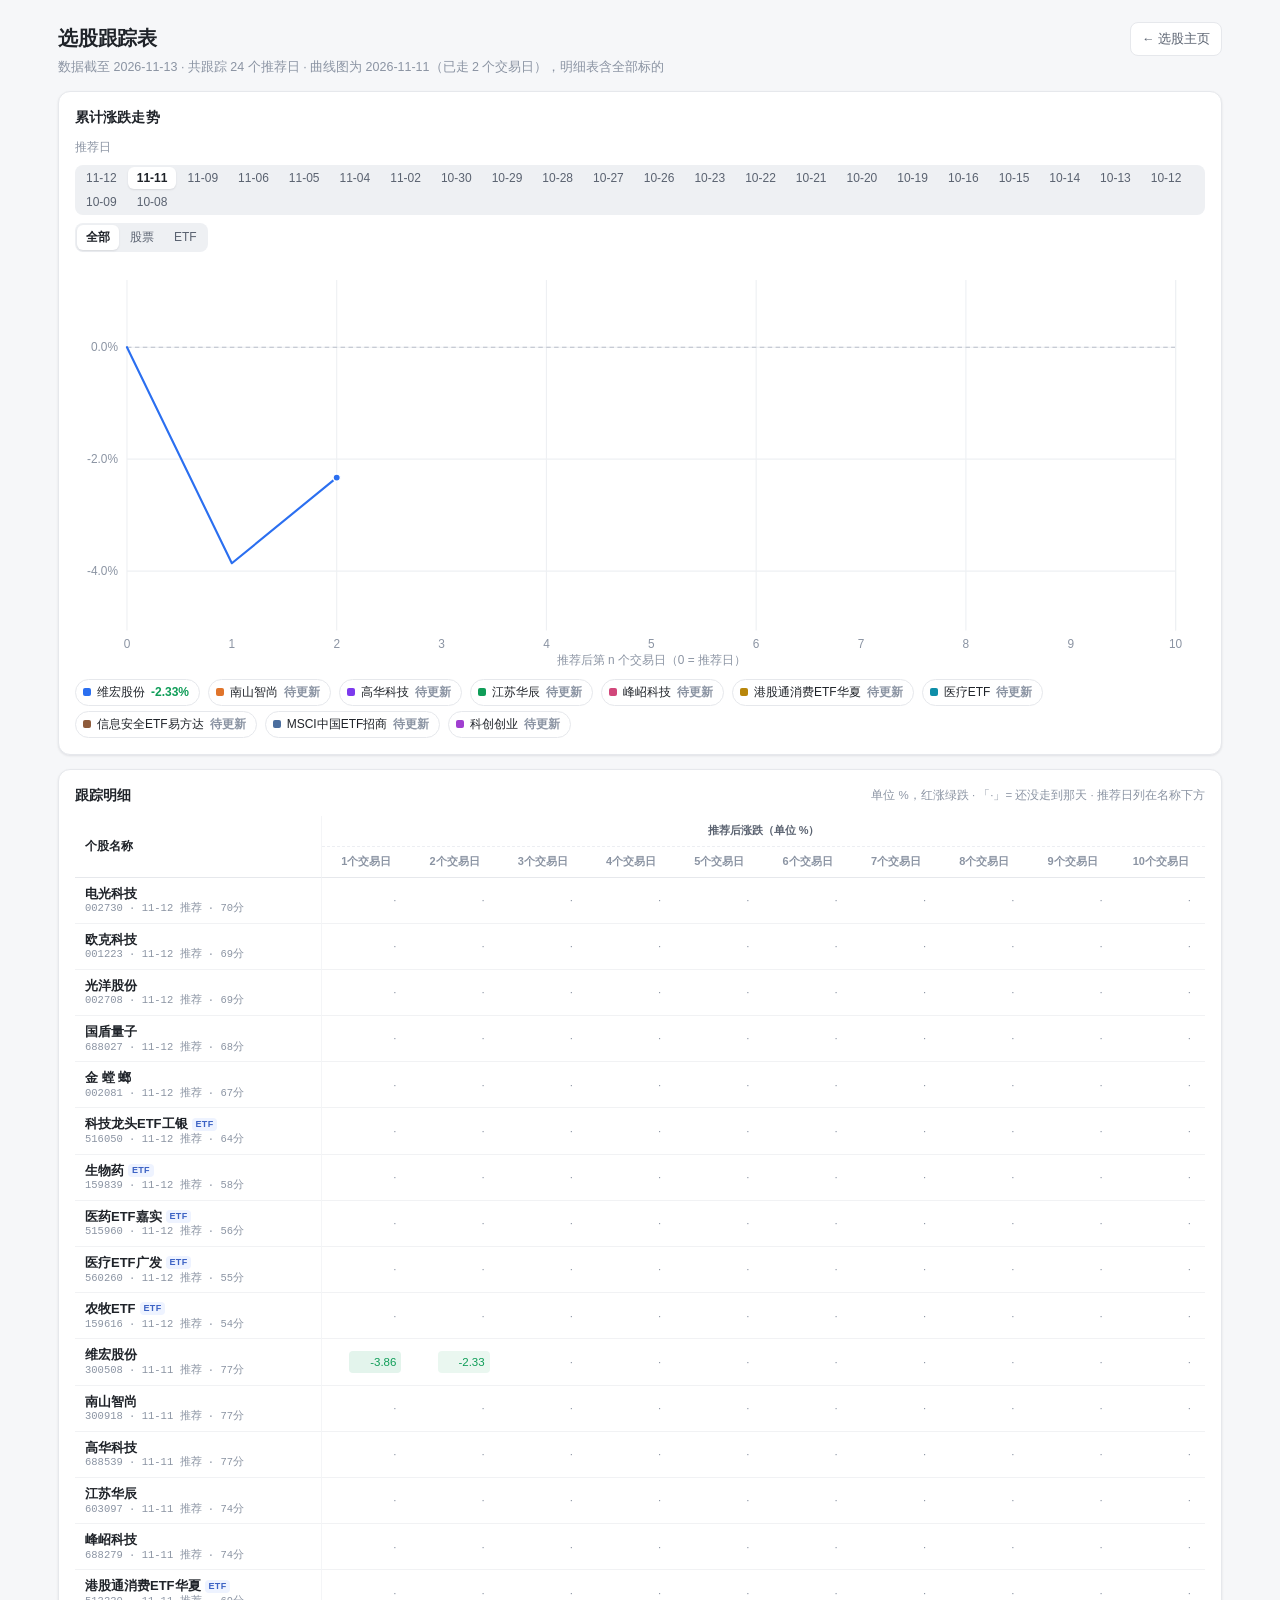
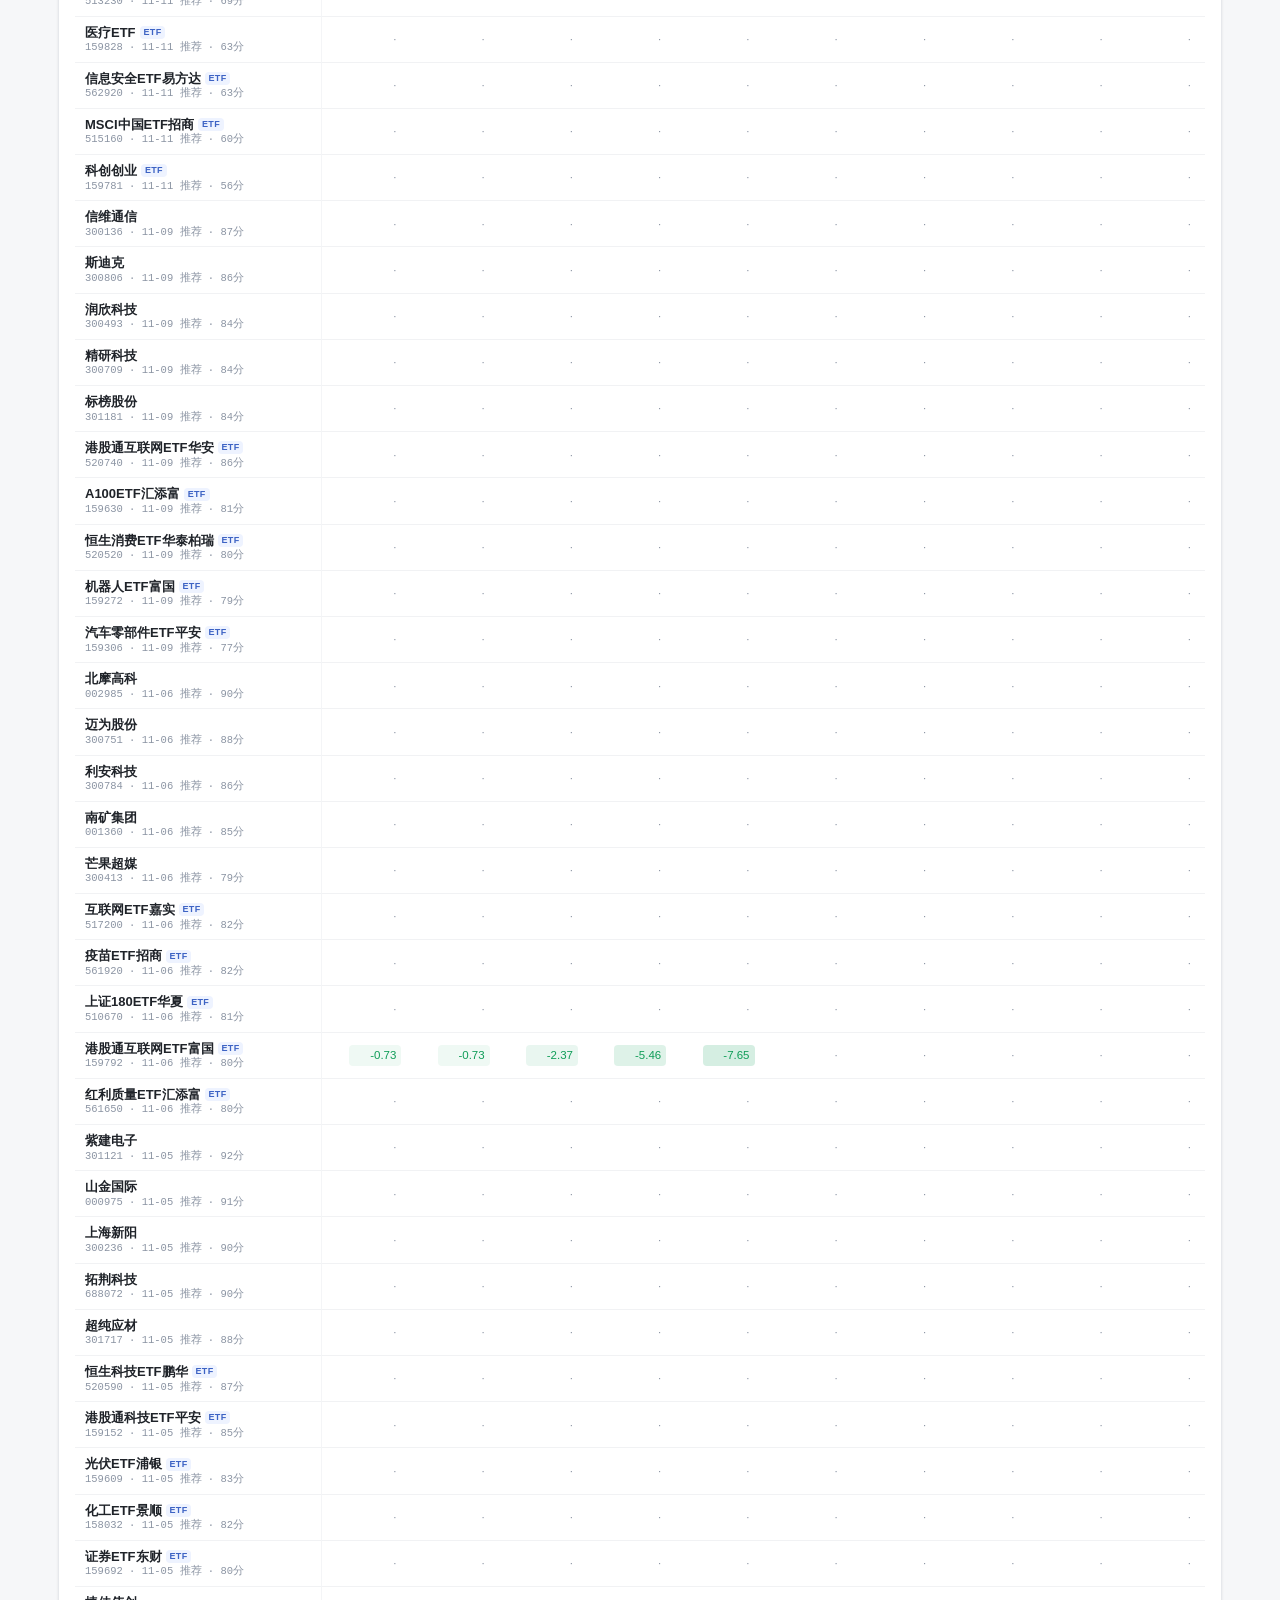
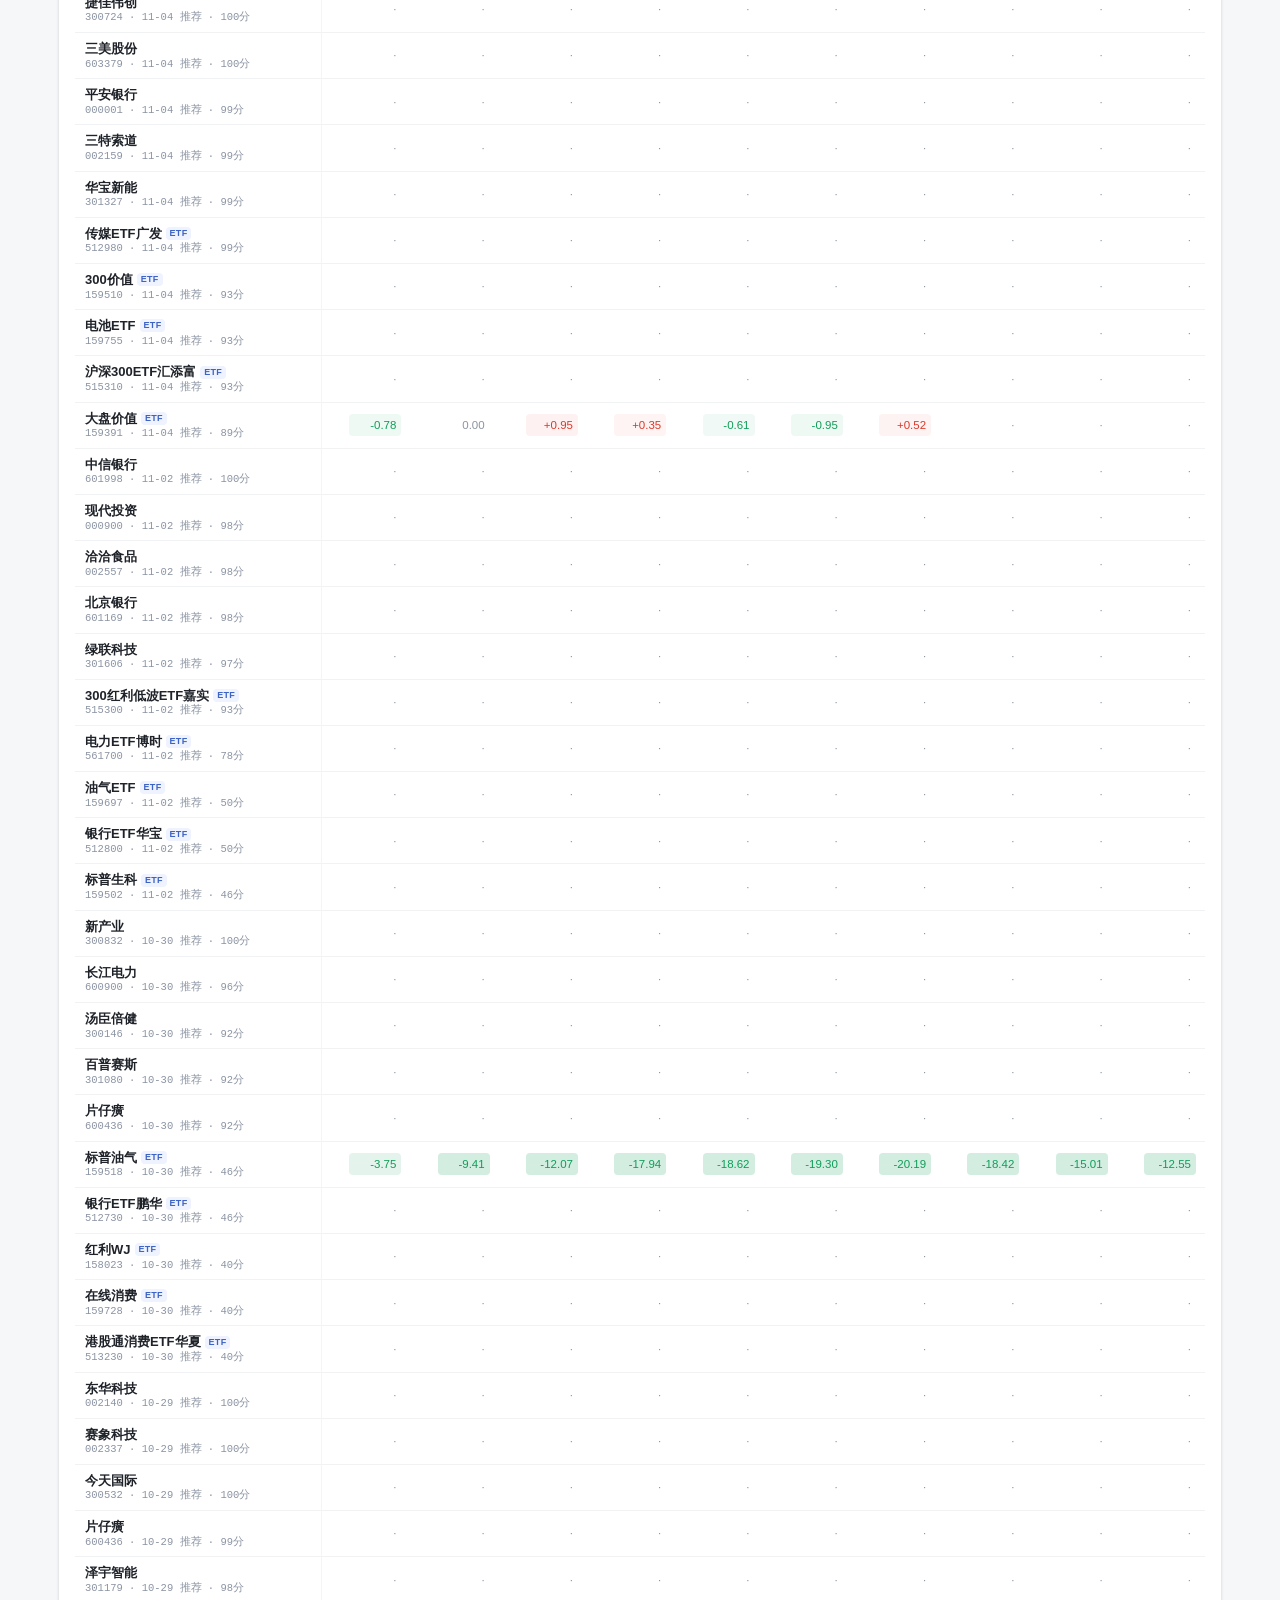
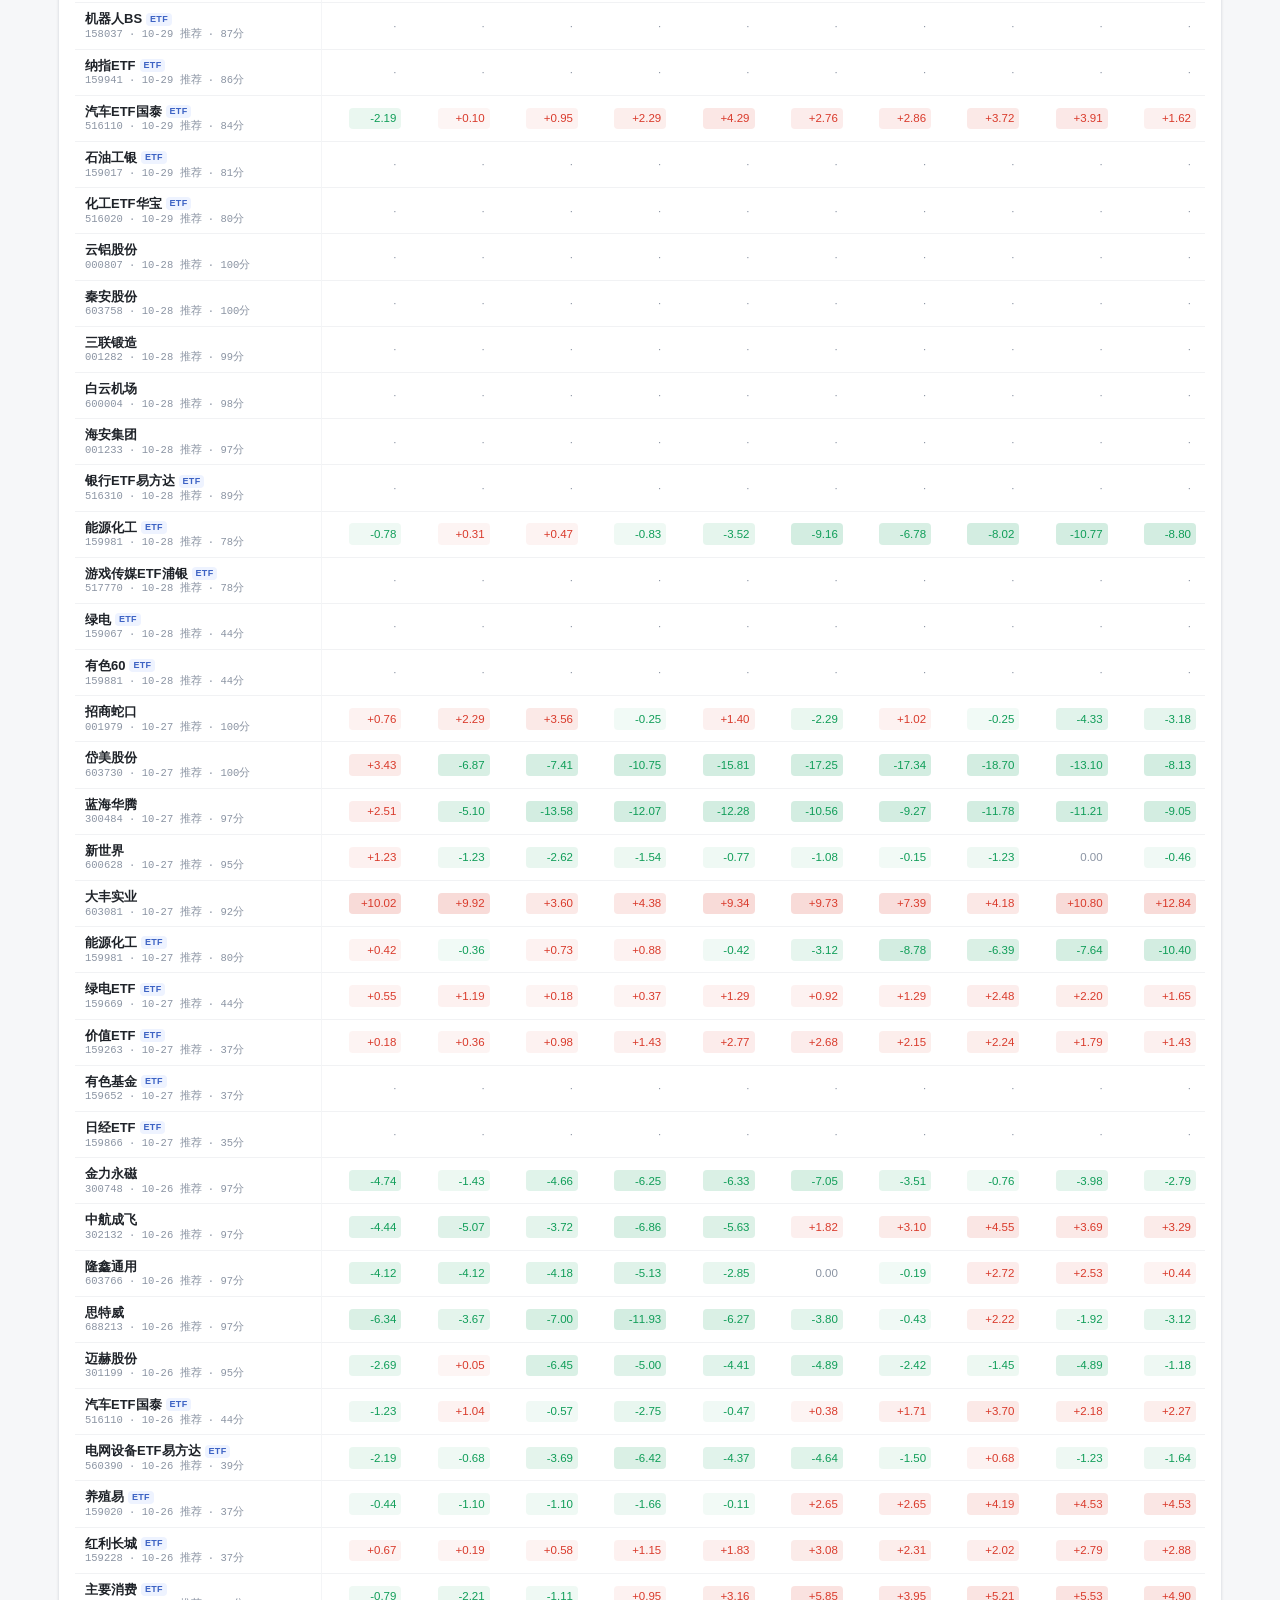
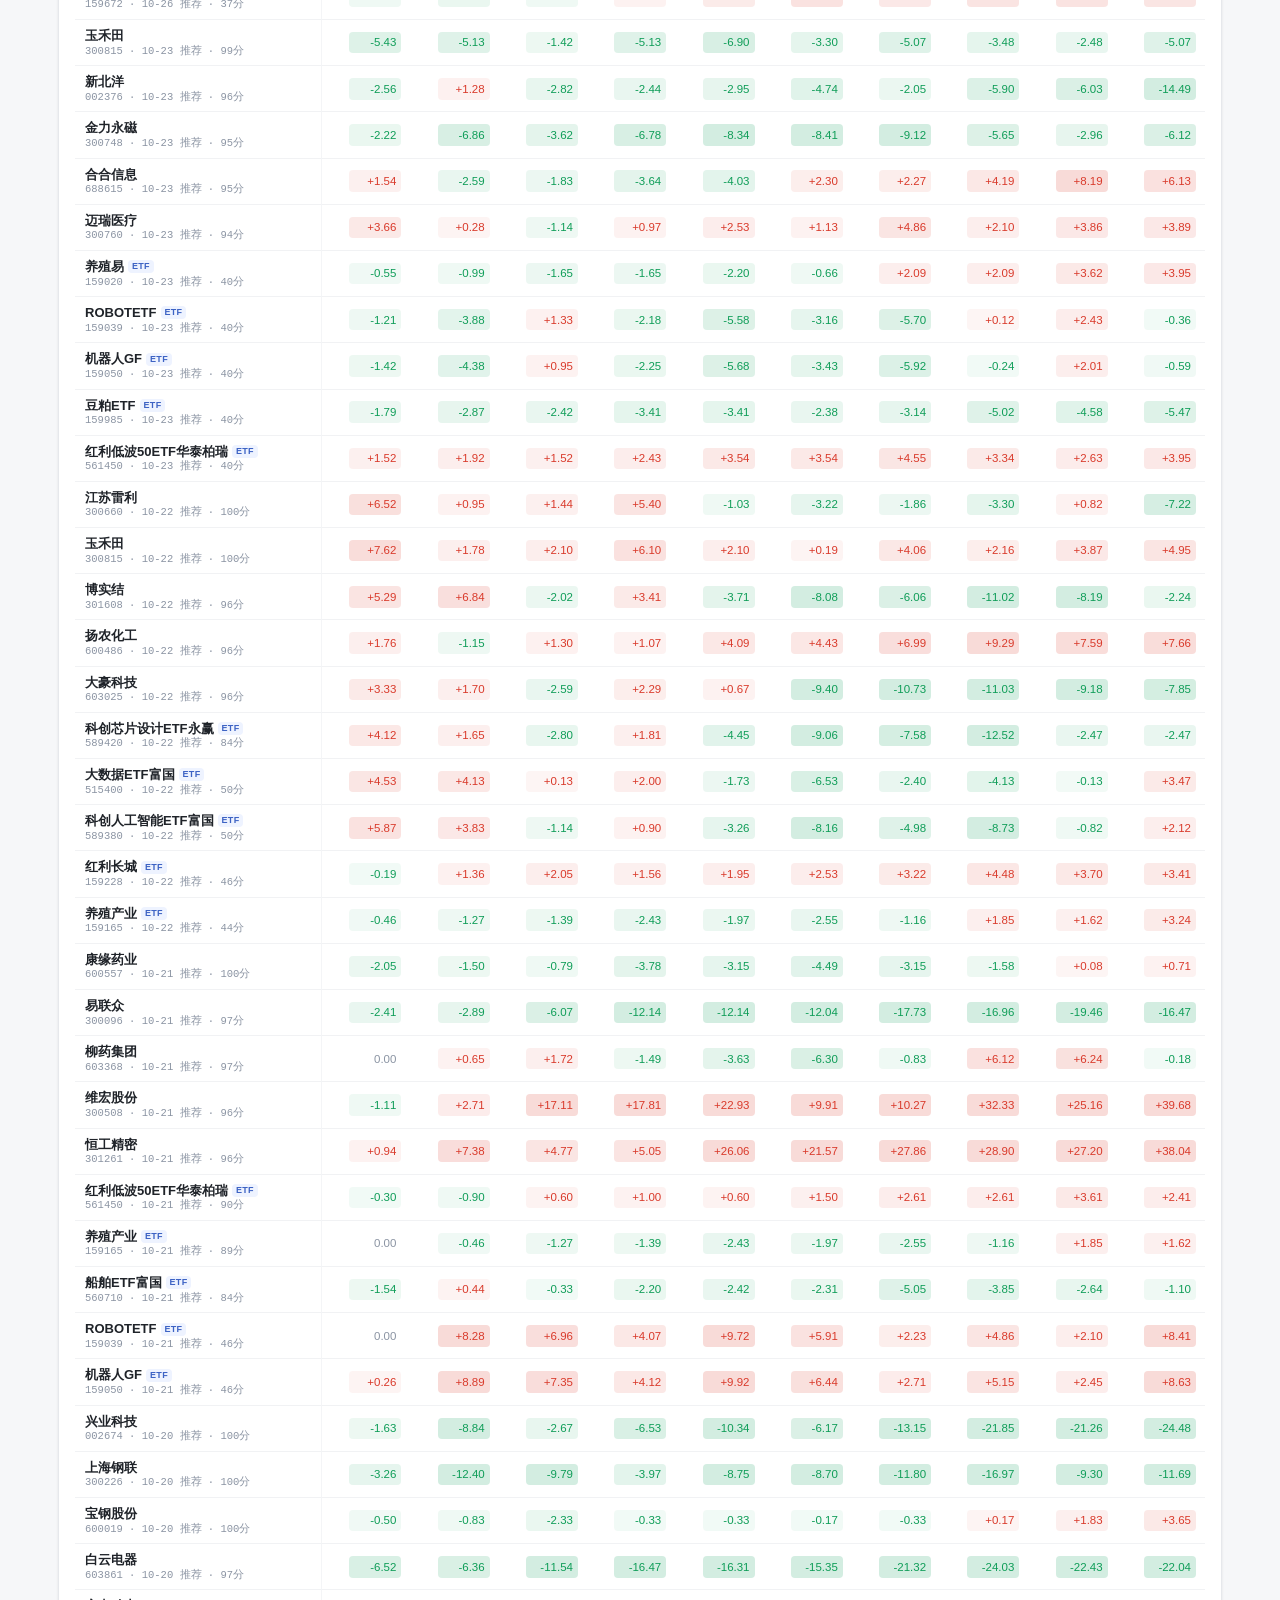
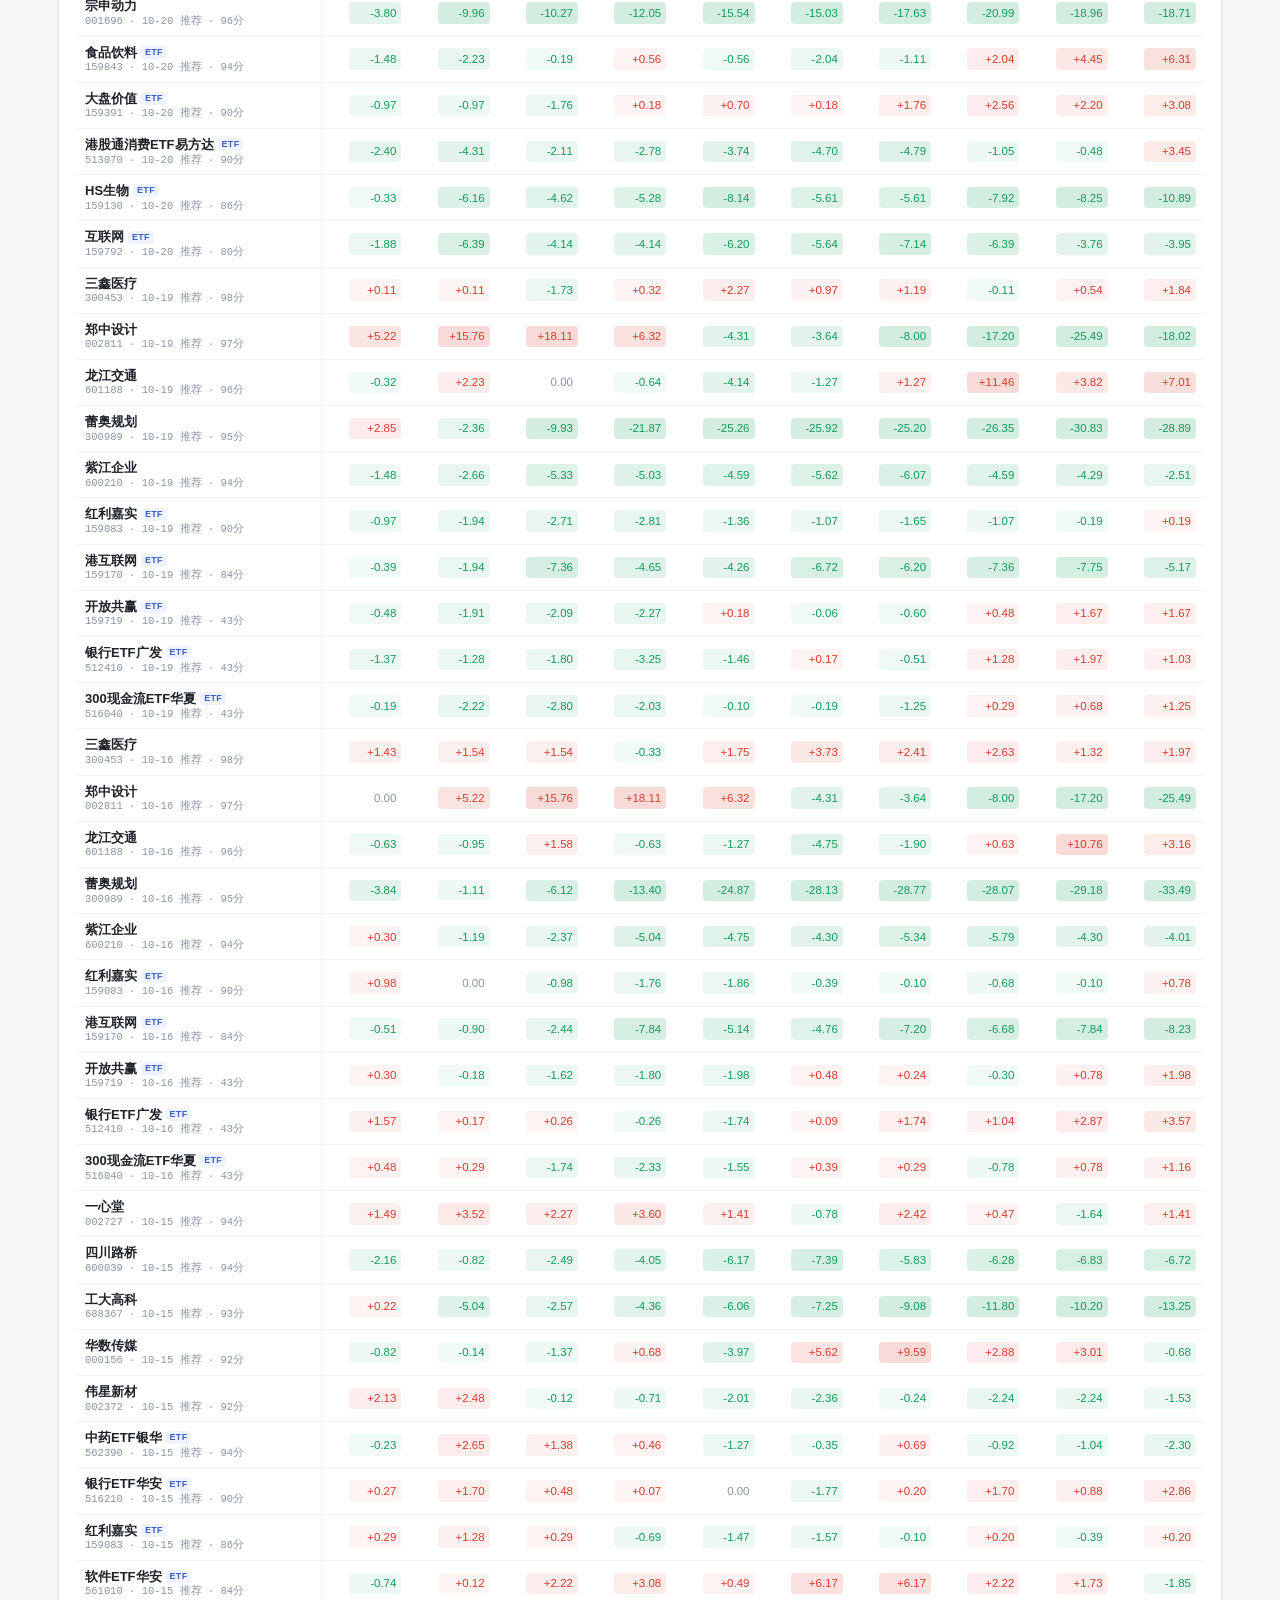
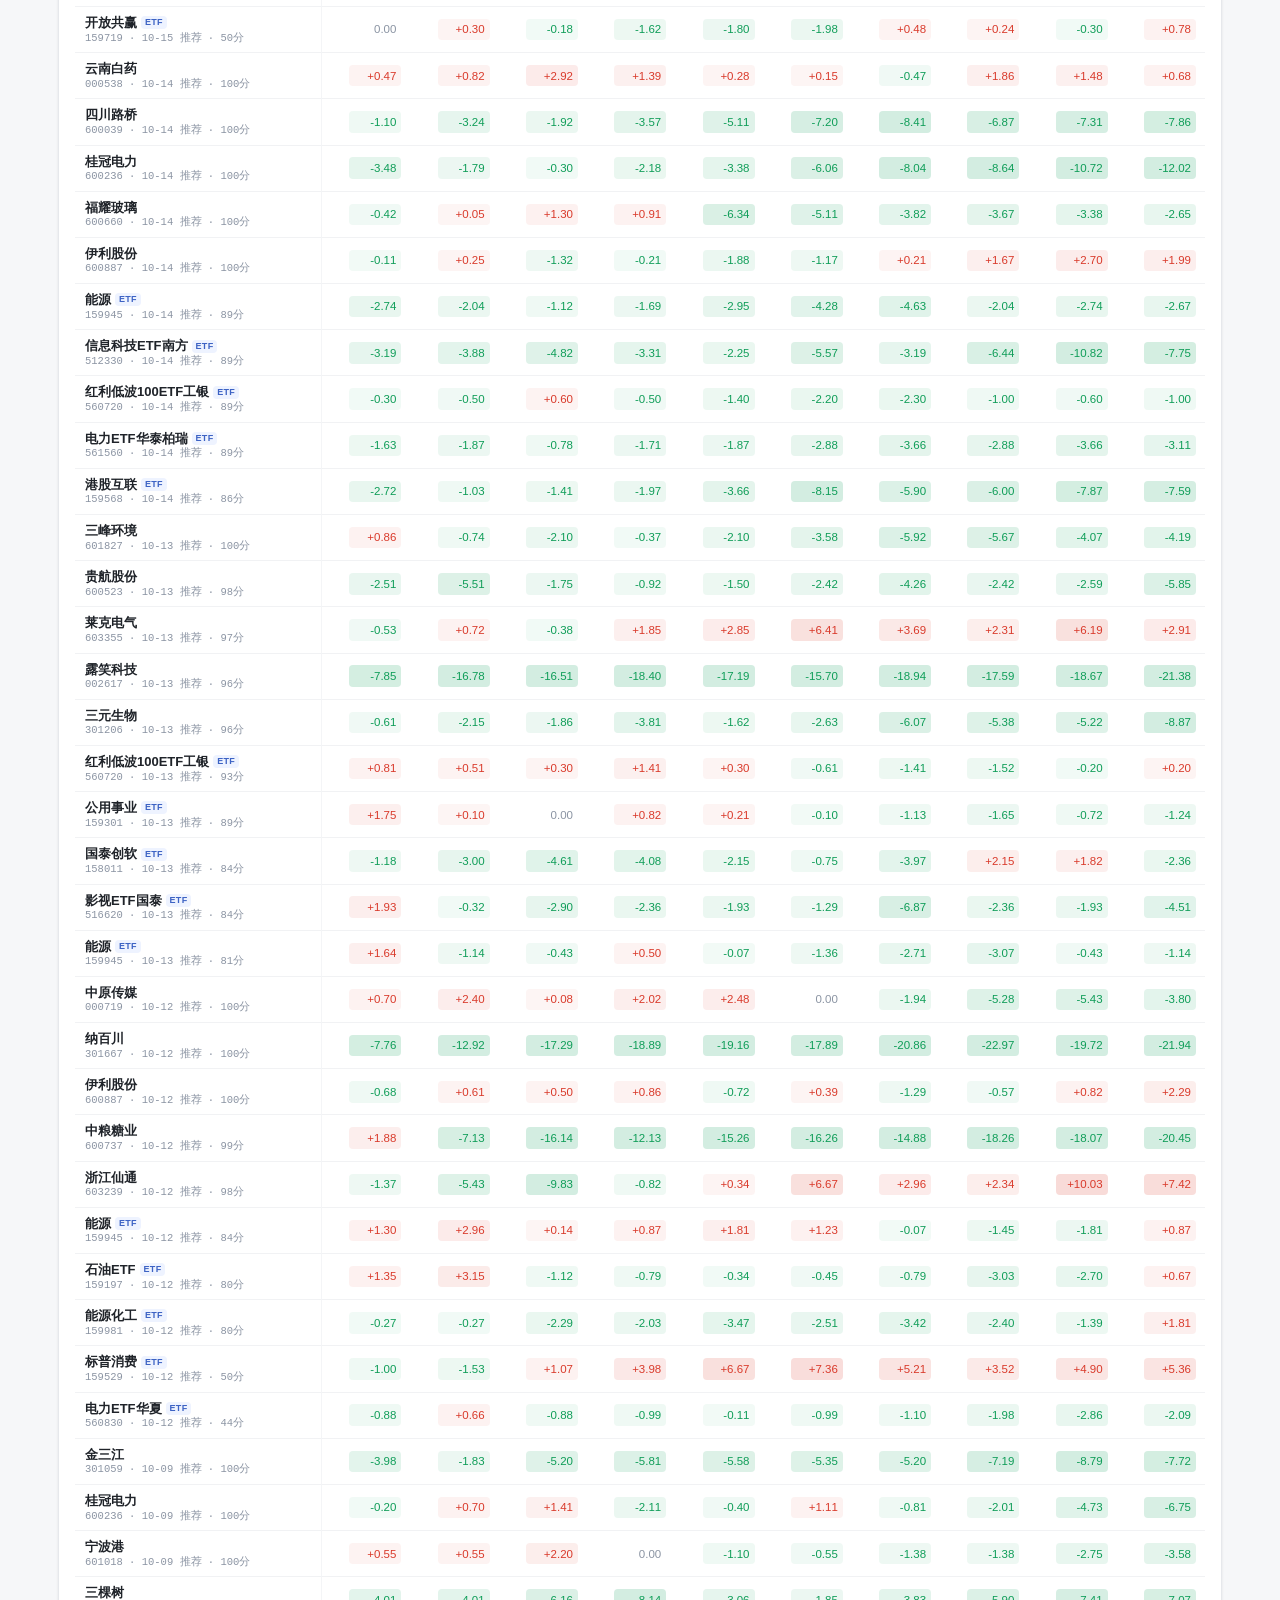
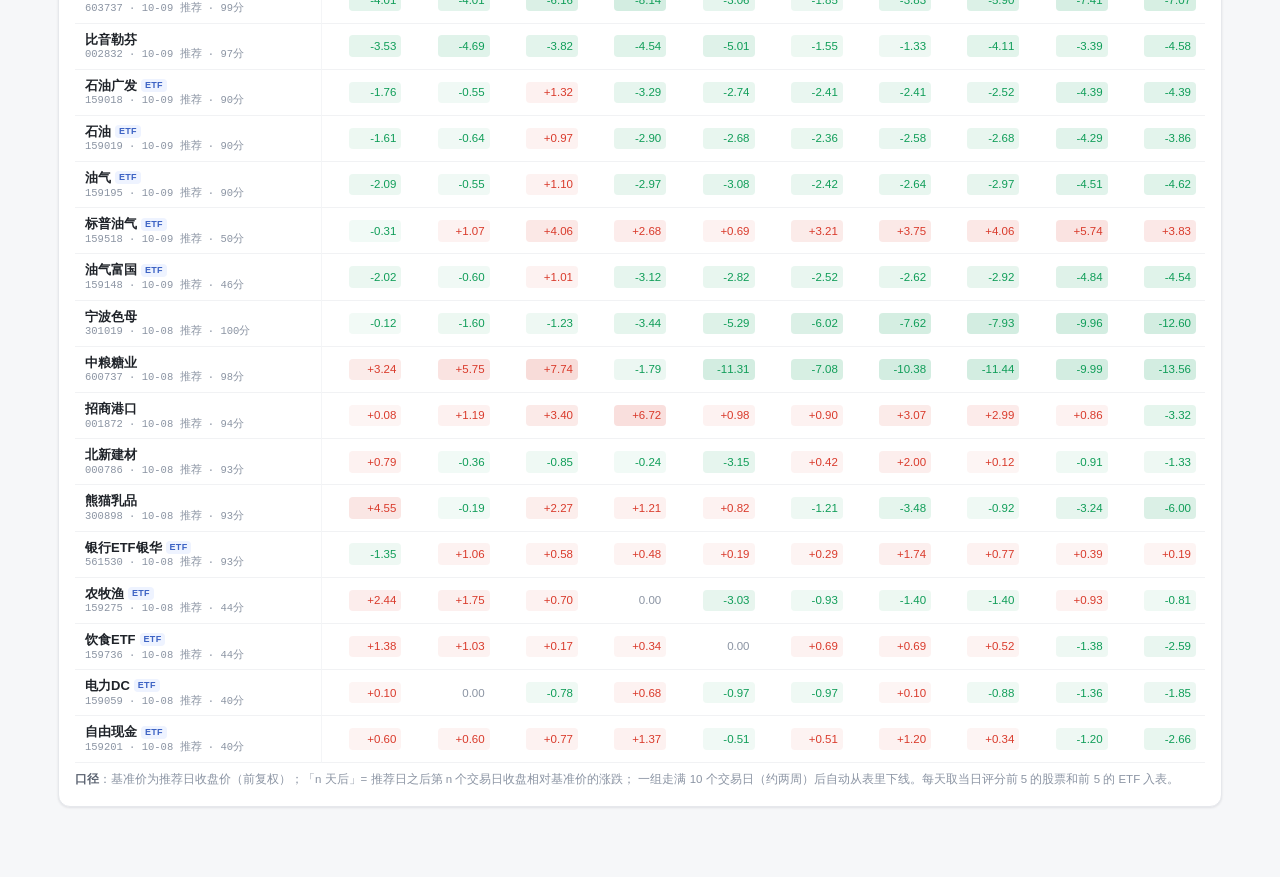
==== commit d0ad44fe: "data: 更新 2026-11-13 盘后缠论买点筛选结果" ====
--- a/perf.html
+++ b/perf.html
@@ -151,7 +151,7 @@
 </div>
 
 <script>
-const DATA = {"dates":["2026-11-12","2026-11-11","2026-11-09","2026-11-06","2026-11-05","2026-11-04","2026-11-02","2026-10-30","2026-10-29","2026-10-28","2026-10-27","2026-10-26","2026-10-23","2026-10-22","2026-10-21","2026-10-20","2026-10-19","2026-10-16","2026-10-15","2026-10-14","2026-10-13","2026-10-12","2026-10-09","2026-10-08"],"groups":{"2026-11-12":{"base_date":"2026-11-12","rows":[{"code":"603966","name":"法兰泰克","type":"stock","score":72,"tags":["30分3买","5分3买"],"base_price":null,"rets":{},"done_days":0,"error":"无日线"},{"code":"002730","name":"电光科技","type":"stock","score":70,"tags":["30分3买","5分3买"],"base_price":null,"rets":{},"done_days":0,"error":"无日线"},{"code":"001223","name":"欧克科技","type":"stock","score":69,"tags":["30分3买","5分3买"],"base_price":null,"rets":{},"done_days":0,"error":"无日线"},{"code":"002708","name":"光洋股份","type":"stock","score":69,"tags":["30分3买","5分1买"],"base_price":null,"rets":{},"done_days":0,"error":"无日线"},{"code":"688027","name":"国盾量子","type":"stock","score":68,"tags":["30分3买","5分2买"],"base_price":null,"rets":{},"done_days":0,"error":"无日线"},{"code":"516050","name":"科技龙头ETF工银","type":"etf","score":64,"tags":["30分2买","5分3买"],"base_price":null,"rets":{},"done_days":0,"error":"无日线"},{"code":"159839","name":"生物药","type":"etf","score":58,"tags":["30分3买","5分2买"],"base_price":null,"rets":{},"done_days":0,"error":"无日线"},{"code":"515960","name":"医药ETF嘉实","type":"etf","score":56,"tags":["30分3买","5分1买"],"base_price":null,"rets":{},"done_days":0,"error":"无日线"},{"code":"560260","name":"医疗ETF广发","type":"etf","score":55,"tags":["30分3买","5分1买"],"base_price":null,"rets":{},"done_days":0,"error":"无日线"},{"code":"159616","name":"农牧ETF","type":"etf","score":54,"tags":["30分2买","5分1买"],"base_price":null,"rets":{},"done_days":0,"error":"无日线"}]},"2026-11-11":{"base_date":"2026-11-11","rows":[{"code":"300508","name":"维宏股份","type":"stock","score":77,"tags":["30分3买","5分3买"],"base_price":50.73,"rets":{"1":-3.86},"done_days":1},{"code":"300918","name":"南山智尚","type":"stock","score":77,"tags":["30分3买","5分3买"],"base_price":null,"rets":{},"done_days":0,"error":"无日线"},{"code":"688539","name":"高华科技","type":"stock","score":77,"tags":["30分3买","5分3买"],"base_price":null,"rets":{},"done_days":0,"error":"无日线"},{"code":"603097","name":"江苏华辰","type":"stock","score":74,"tags":["30分3买","5分3买"],"base_price":null,"rets":{},"done_days":0,"error":"无日线"},{"code":"688279","name":"峰岹科技","type":"stock","score":74,"tags":["30分3买","5分3买"],"base_price":null,"rets":{},"done_days":0,"error":"无日线"},{"code":"513230","name":"港股通消费ETF华夏","type":"etf","score":69,"tags":["30分3买","5分2买"],"base_price":null,"rets":{},"done_days":0,"error":"无日线"},{"code":"159828","name":"医疗ETF","type":"etf","score":63,"tags":["30分3买","5分1买"],"base_price":null,"rets":{},"done_days":0,"error":"无日线"},{"code":"562920","name":"信息安全ETF易方达","type":"etf","score":63,"tags":["30分3买","5分1买"],"base_price":null,"rets":{},"done_days":0,"error":"无日线"},{"code":"515160","name":"MSCI中国ETF招商","type":"etf","score":60,"tags":["30分2买","5分3买"],"base_price":null,"rets":{},"done_days":0,"error":"无日线"},{"code":"159781","name":"科创创业","type":"etf","score":56,"tags":["30分2买","5分3买"],"base_price":null,"rets":{},"done_days":0,"error":"无日线"}]},"2026-11-09":{"base_date":"2026-11-09","rows":[{"code":"300136","name":"信维通信","type":"stock","score":87,"tags":["30分2买","5分3买"],"base_price":null,"rets":{},"done_days":0,"error":"无日线"},{"code":"300806","name":"斯迪克","type":"stock","score":86,"tags":["30分3买","5分3买"],"base_price":null,"rets":{},"done_days":0,"error":"无日线"},{"code":"300493","name":"润欣科技","type":"stock","score":84,"tags":["30分3买","5分1买"],"base_price":null,"rets":{},"done_days":0,"error":"无日线"},{"code":"300709","name":"精研科技","type":"stock","score":84,"tags":["30分3买","5分2买"],"base_price":null,"rets":{},"done_days":0,"error":"无日线"},{"code":"301181","name":"标榜股份","type":"stock","score":84,"tags":["30分2买","5分3买"],"base_price":null,"rets":{},"done_days":0,"error":"无日线"},{"code":"520740","name":"港股通互联网ETF华安","type":"etf","score":86,"tags":["30分3买","5分1买"],"base_price":null,"rets":{},"done_days":0,"error":"无日线"},{"code":"159630","name":"A100ETF汇添富","type":"etf","score":81,"tags":["30分3买","5分3买"],"base_price":null,"rets":{},"done_days":0,"error":"无日线"},{"code":"520520","name":"恒生消费ETF华泰柏瑞","type":"etf","score":80,"tags":["30分3买","5分1买"],"base_price":null,"rets":{},"done_days":0,"error":"无日线"},{"code":"159272","name":"机器人ETF富国","type":"etf","score":79,"tags":["30分2买","5分2买"],"base_price":null,"rets":{},"done_days":0,"error":"无日线"},{"code":"159306","name":"汽车零部件ETF平安","type":"etf","score":77,"tags":["30分2买","5分2买"],"base_price":null,"rets":{},"done_days":0,"error":"无日线"}]},"2026-11-06":{"base_date":"2026-11-06","rows":[{"code":"002985","name":"北摩高科","type":"stock","score":90,"tags":["30分3买","5分2买"],"base_price":null,"rets":{},"done_days":0,"error":"无日线"},{"code":"300751","name":"迈为股份","type":"stock","score":88,"tags":["30分3买","5分1买"],"base_price":null,"rets":{},"done_days":0,"error":"无日线"},{"code":"300784","name":"利安科技","type":"stock","score":86,"tags":["30分3买","5分3买"],"base_price":null,"rets":{},"done_days":0,"error":"无日线"},{"code":"001360","name":"南矿集团","type":"stock","score":85,"tags":["30分3买","5分3买"],"base_price":null,"rets":{},"done_days":0,"error":"无日线"},{"code":"300413","name":"芒果超媒","type":"stock","score":79,"tags":["30分3买","5分3买"],"base_price":null,"rets":{},"done_days":0,"error":"无日线"},{"code":"517200","name":"互联网ETF嘉实","type":"etf","score":82,"tags":["30分3买","5分1买"],"base_price":null,"rets":{},"done_days":0,"error":"无日线"},{"code":"561920","name":"疫苗ETF招商","type":"etf","score":82,"tags":["30分3买","5分3买"],"base_price":null,"rets":{},"done_days":0,"error":"无日线"},{"code":"510670","name":"上证180ETF华夏","type":"etf","score":81,"tags":["30分3买","5分2买"],"base_price":null,"rets":{},"done_days":0,"error":"无日线"},{"code":"159792","name":"港股通互联网ETF富国","type":"etf","score":80,"tags":["30分3买","5分3买"],"base_price":0.549,"rets":{"1":-0.73,"2":-0.73,"3":-2.37,"4":-5.46},"done_days":4},{"code":"561650","name":"红利质量ETF汇添富","type":"etf","score":80,"tags":["30分3买","5分3买"],"base_price":null,"rets":{},"done_days":0,"error":"无日线"}]},"2026-11-05":{"base_date":"2026-11-05","rows":[{"code":"301121","name":"紫建电子","type":"stock","score":92,"tags":["30分3买","5分1买"],"base_price":null,"rets":{},"done_days":0,"error":"无日线"},{"code":"000975","name":"山金国际","type":"stock","score":91,"tags":["30分2买","5分3买"],"base_price":null,"rets":{},"done_days":0,"error":"无日线"},{"code":"300236","name":"上海新阳","type":"stock","score":90,"tags":["30分3买","5分3买"],"base_price":null,"rets":{},"done_days":0,"error":"无日线"},{"code":"688072","name":"拓荆科技","type":"stock","score":90,"tags":["30分3买","5分2买"],"base_price":null,"rets":{},"done_days":0,"error":"无日线"},{"code":"301717","name":"超纯应材","type":"stock","score":88,"tags":["30分3买","5分3买"],"base_price":null,"rets":{},"done_days":0,"error":"无日线"},{"code":"520590","name":"恒生科技ETF鹏华","type":"etf","score":87,"tags":["30分2买","5分3买"],"base_price":null,"rets":{},"done_days":0,"error":"无日线"},{"code":"159152","name":"港股通科技ETF平安","type":"etf","score":85,"tags":["30分2买","5分3买"],"base_price":null,"rets":{},"done_days":0,"error":"无日线"},{"code":"159609","name":"光伏ETF浦银","type":"etf","score":83,"tags":["30分2买","5分3买"],"base_price":null,"rets":{},"done_days":0,"error":"无日线"},{"code":"158032","name":"化工ETF景顺","type":"etf","score":82,"tags":["30分2买","5分3买"],"base_price":null,"rets":{},"done_days":0,"error":"无日线"},{"code":"159692","name":"证券ETF东财","type":"etf","score":80,"tags":["30分3买","5分3买"],"base_price":null,"rets":{},"done_days":0,"error":"无日线"}]},"2026-11-04":{"base_date":"2026-11-04","rows":[{"code":"300724","name":"捷佳伟创","type":"stock","score":100,"tags":["30分3买","5分3买"],"base_price":null,"rets":{},"done_days":0,"error":"无日线"},{"code":"603379","name":"三美股份","type":"stock","score":100,"tags":["30分3买","5分3买"],"base_price":null,"rets":{},"done_days":0,"error":"无日线"},{"code":"000001","name":"平安银行","type":"stock","score":99,"tags":["30分3买","5分2买"],"base_price":null,"rets":{},"done_days":0,"error":"无日线"},{"code":"002159","name":"三特索道","type":"stock","score":99,"tags":["30分3买","5分2买"],"base_price":null,"rets":{},"done_days":0,"error":"无日线"},{"code":"301327","name":"华宝新能","type":"stock","score":99,"tags":["30分3买","5分3买"],"base_price":null,"rets":{},"done_days":0,"error":"无日线"},{"code":"512980","name":"传媒ETF广发","type":"etf","score":99,"tags":["30分3买","5分3买"],"base_price":null,"rets":{},"done_days":0,"error":"无日线"},{"code":"159510","name":"300价值","type":"etf","score":93,"tags":["30分2买","5分3买"],"base_price":null,"rets":{},"done_days":0,"error":"无日线"},{"code":"159755","name":"电池ETF","type":"etf","score":93,"tags":["30分2买","5分3买"],"base_price":null,"rets":{},"done_days":0,"error":"无日线"},{"code":"515310","name":"沪深300ETF汇添富","type":"etf","score":93,"tags":["30分2买","5分3买"],"base_price":null,"rets":{},"done_days":0,"error":"无日线"},{"code":"159391","name":"大盘价值","type":"etf","score":89,"tags":["30分3买","5分3买"],"base_price":1.154,"rets":{"1":-0.78,"2":0.0,"3":0.95,"4":0.35,"5":-0.61,"6":-0.95},"done_days":6}]},"2026-11-02":{"base_date":"2026-11-02","rows":[{"code":"601998","name":"中信银行","type":"stock","score":100,"tags":["30分3买","5分3买"],"base_price":null,"rets":{},"done_days":0,"error":"无日线"},{"code":"000900","name":"现代投资","type":"stock","score":98,"tags":["30分2买","5分3买"],"base_price":null,"rets":{},"done_days":0,"error":"无日线"},{"code":"002557","name":"洽洽食品","type":"stock","score":98,"tags":["30分2买","5分3买"],"base_price":null,"rets":{},"done_days":0,"error":"无日线"},{"code":"601169","name":"北京银行","type":"stock","score":98,"tags":["30分2买","5分3买"],"base_price":null,"rets":{},"done_days":0,"error":"无日线"},{"code":"301606","name":"绿联科技","type":"stock","score":97,"tags":["30分3买","5分3买"],"base_price":null,"rets":{},"done_days":0,"error":"无日线"},{"code":"515300","name":"300红利低波ETF嘉实","type":"etf","score":93,"tags":["30分2买","5分3买"],"base_price":null,"rets":{},"done_days":0,"error":"无日线"},{"code":"561700","name":"电力ETF博时","type":"etf","score":78,"tags":["30分2买","5分1买"],"base_price":null,"rets":{},"done_days":0,"error":"无日线"},{"code":"159697","name":"油气ETF","type":"etf","score":50,"tags":["30分3买"],"base_price":1.327,"rets":{"1":-2.03,"2":-1.73,"3":-5.12,"4":-6.1,"5":-5.05,"6":-7.69,"7":-7.31,"8":-7.69},"done_days":8},{"code":"512800","name":"银行ETF华宝","type":"etf","score":50,"tags":["30分3买"],"base_price":0.885,"rets":{"1":-0.56,"2":-1.24,"3":-1.58,"4":-0.9,"5":0.0,"6":0.45,"7":-0.34,"8":0.0},"done_days":8},{"code":"159502","name":"标普生科","type":"etf","score":46,"tags":["30分3买"],"base_price":null,"rets":{},"done_days":0,"error":"无日线"}]},"2026-10-30":{"base_date":"2026-10-30","rows":[{"code":"300832","name":"新产业","type":"stock","score":100,"tags":["30分3买","5分3买"],"base_price":null,"rets":{},"done_days":0,"error":"无日线"},{"code":"600900","name":"长江电力","type":"stock","score":96,"tags":["30分3买","5分1买"],"base_price":null,"rets":{},"done_days":0,"error":"无日线"},{"code":"300146","name":"汤臣倍健","type":"stock","score":92,"tags":["30分3买","5分1买"],"base_price":null,"rets":{},"done_days":0,"error":"无日线"},{"code":"301080","name":"百普赛斯","type":"stock","score":92,"tags":["30分3买","5分3买"],"base_price":null,"rets":{},"done_days":0,"error":"无日线"},{"code":"600436","name":"片仔癀","type":"stock","score":92,"tags":["30分3买","5分2买"],"base_price":null,"rets":{},"done_days":0,"error":"无日线"},{"code":"159518","name":"标普油气","type":"etf","score":46,"tags":["30分3买"],"base_price":1.466,"rets":{"1":-3.75,"2":-9.41,"3":-12.07,"4":-17.94,"5":-18.62,"6":-19.3,"7":-20.19,"8":-18.42,"9":-15.01},"done_days":9},{"code":"512730","name":"银行ETF鹏华","type":"etf","score":46,"tags":["30分3买"],"base_price":null,"rets":{},"done_days":0,"error":"无日线"},{"code":"158023","name":"红利WJ","type":"etf","score":40,"tags":["5分3买"],"base_price":null,"rets":{},"done_days":0,"error":"无日线"},{"code":"159728","name":"在线消费","type":"etf","score":40,"tags":["30分2买"],"base_price":null,"rets":{},"done_days":0,"error":"无日线"},{"code":"513230","name":"港股通消费ETF华夏","type":"etf","score":40,"tags":["5分3买"],"base_price":null,"rets":{},"done_days":0,"error":"无日线"}]},"2026-10-29":{"base_date":"2026-10-29","rows":[{"code":"002140","name":"东华科技","type":"stock","score":100,"tags":["30分3买","5分3买"],"base_price":null,"rets":{},"done_days":0,"error":"无日线"},{"code":"002337","name":"赛象科技","type":"stock","score":100,"tags":["30分3买","5分3买"],"base_price":null,"rets":{},"done_days":0,"error":"无日线"},{"code":"300532","name":"今天国际","type":"stock","score":100,"tags":["30分3买","5分3买"],"base_price":null,"rets":{},"done_days":0,"error":"无日线"},{"code":"600436","name":"片仔癀","type":"stock","score":99,"tags":["30分3买","5分2买"],"base_price":null,"rets":{},"done_days":0,"error":"无日线"},{"code":"301179","name":"泽宇智能","type":"stock","score":98,"tags":["30分2买","5分3买"],"base_price":null,"rets":{},"done_days":0,"error":"无日线"},{"code":"158037","name":"机器人BS","type":"etf","score":87,"tags":["30分3买","5分2买"],"base_price":null,"rets":{},"done_days":0,"error":"无日线"},{"code":"159941","name":"纳指ETF","type":"etf","score":86,"tags":["30分2买","5分3买"],"base_price":null,"rets":{},"done_days":0,"error":"无日线"},{"code":"516110","name":"汽车ETF国泰","type":"etf","score":84,"tags":["30分2买","5分1买"],"base_price":1.049,"rets":{"1":-2.19,"2":0.1,"3":0.95,"4":2.29,"5":4.29,"6":2.76,"7":2.86,"8":3.72,"9":3.91,"10":1.62},"done_days":10},{"code":"159017","name":"石油工银","type":"etf","score":81,"tags":["30分2买","5分2买"],"base_price":null,"rets":{},"done_days":0,"error":"无日线"},{"code":"516020","name":"化工ETF华宝","type":"etf","score":80,"tags":["30分2买","5分1买"],"base_price":null,"rets":{},"done_days":0,"error":"无日线"}]},"2026-10-28":{"base_date":"2026-10-28","rows":[{"code":"000807","name":"云铝股份","type":"stock","score":100,"tags":["30分3买","5分3买"],"base_price":null,"rets":{},"done_days":0,"error":"无日线"},{"code":"603758","name":"秦安股份","type":"stock","score":100,"tags":["30分3买","5分3买"],"base_price":null,"rets":{},"done_days":0,"error":"无日线"},{"code":"001282","name":"三联锻造","type":"stock","score":99,"tags":["30分3买","5分2买"],"base_price":null,"rets":{},"done_days":0,"error":"无日线"},{"code":"600004","name":"白云机场","type":"stock","score":98,"tags":["30分2买","5分3买"],"base_price":null,"rets":{},"done_days":0,"error":"无日线"},{"code":"001233","name":"海安集团","type":"stock","score":97,"tags":["30分3买","5分3买"],"base_price":null,"rets":{},"done_days":0,"error":"无日线"},{"code":"516310","name":"银行ETF易方达","type":"etf","score":89,"tags":["30分2买","5分3买"],"base_price":null,"rets":{},"done_days":0,"error":"无日线"},{"code":"159981","name":"能源化工","type":"etf","score":78,"tags":["30分2买","5分2买"],"base_price":1.932,"rets":{"1":-0.78,"2":0.31,"3":0.47,"4":-0.83,"5":-3.52,"6":-9.16,"7":-6.78,"8":-8.02,"9":-10.77,"10":-8.8},"done_days":10},{"code":"517770","name":"游戏传媒ETF浦银","type":"etf","score":78,"tags":["30分2买","5分1买"],"base_price":null,"rets":{},"done_days":0,"error":"无日线"},{"code":"159067","name":"绿电","type":"etf","score":44,"tags":["30分2买"],"base_price":null,"rets":{},"done_days":0,"error":"无日线"},{"code":"159881","name":"有色60","type":"etf","score":44,"tags":["30分2买"],"base_price":null,"rets":{},"done_days":0,"error":"无日线"}]},"2026-10-27":{"base_date":"2026-10-27","rows":[{"code":"001979","name":"招商蛇口","type":"stock","score":100,"tags":["30分3买","5分3买"],"base_price":null,"rets":{},"done_days":0,"error":"无日线"},{"code":"603730","name":"岱美股份","type":"stock","score":100,"tags":["30分3买","5分3买"],"base_price":null,"rets":{},"done_days":0,"error":"无日线"},{"code":"300484","name":"蓝海华腾","type":"stock","score":97,"tags":["30分3买","5分3买"],"base_price":null,"rets":{},"done_days":0,"error":"无日线"},{"code":"600628","name":"新世界","type":"stock","score":95,"tags":["30分2买","5分3买"],"base_price":null,"rets":{},"done_days":0,"error":"无日线"},{"code":"603081","name":"大丰实业","type":"stock","score":92,"tags":["30分3买","5分1买"],"base_price":null,"rets":{},"done_days":0,"error":"无日线"},{"code":"159981","name":"能源化工","type":"etf","score":80,"tags":["30分2买","5分1买"],"base_price":1.924,"rets":{"1":0.42,"2":-0.36,"3":0.73,"4":0.88,"5":-0.42,"6":-3.12,"7":-8.78,"8":-6.39,"9":-7.64,"10":-10.4},"done_days":10},{"code":"159669","name":"绿电ETF","type":"etf","score":44,"tags":["30分2买"],"base_price":null,"rets":{},"done_days":0,"error":"无日线"},{"code":"159263","name":"价值ETF","type":"etf","score":37,"tags":["5分3买"],"base_price":null,"rets":{},"done_days":0,"error":"无日线"},{"code":"159652","name":"有色基金","type":"etf","score":37,"tags":["30分2买"],"base_price":null,"rets":{},"done_days":0,"error":"无日线"},{"code":"159866","name":"日经ETF","type":"etf","score":35,"tags":["5分2买"],"base_price":null,"rets":{},"done_days":0,"error":"无日线"}]},"2026-10-26":{"base_date":"2026-10-26","rows":[{"code":"300748","name":"金力永磁","type":"stock","score":97,"tags":["30分3买","5分3买"],"base_price":25.1,"rets":{"1":-4.74,"2":-1.43,"3":-4.66,"4":-6.25,"5":-6.33,"6":-7.05,"7":-3.51,"8":-0.76,"9":-3.98,"10":-2.79},"done_days":10},{"code":"302132","name":"中航成飞","type":"stock","score":97,"tags":["30分3买","5分3买"],"base_price":67.51,"rets":{"1":-4.44,"2":-5.07,"3":-3.72,"4":-6.86,"5":-5.63,"6":1.82,"7":3.1,"8":4.55,"9":3.69,"10":3.29},"done_days":10},{"code":"603766","name":"隆鑫通用","type":"stock","score":97,"tags":["30分3买","5分3买"],"base_price":15.79,"rets":{"1":-4.12,"2":-4.12,"3":-4.18,"4":-5.13,"5":-2.85,"6":0.0,"7":-0.19,"8":2.72,"9":2.53,"10":0.44},"done_days":10},{"code":"688213","name":"思特威","type":"stock","score":97,"tags":["30分3买","5分3买"],"base_price":108.69,"rets":{"1":-6.34,"2":-3.67,"3":-7.0,"4":-11.93,"5":-6.27,"6":-3.8,"7":-0.43,"8":2.22,"9":-1.92,"10":-3.12},"done_days":10},{"code":"301199","name":"迈赫股份","type":"stock","score":95,"tags":["30分3买","5分2买"],"base_price":18.61,"rets":{"1":-2.69,"2":0.05,"3":-6.45,"4":-5.0,"5":-4.41,"6":-4.89,"7":-2.42,"8":-1.45,"9":-4.89,"10":-1.18},"done_days":10},{"code":"516110","name":"汽车ETF国泰","type":"etf","score":44,"tags":["5分3买"],"base_price":1.055,"rets":{"1":-1.23,"2":1.04,"3":-0.57,"4":-2.75,"5":-0.47,"6":0.38,"7":1.71,"8":3.7,"9":2.18,"10":2.27},"done_days":10},{"code":"560390","name":"电网设备ETF易方达","type":"etf","score":39,"tags":["5分2买"],"base_price":0.732,"rets":{"1":-2.19,"2":-0.68,"3":-3.69,"4":-6.42,"5":-4.37,"6":-4.64,"7":-1.5,"8":0.68,"9":-1.23,"10":-1.64},"done_days":10},{"code":"159020","name":"养殖易","type":"etf","score":37,"tags":["30分2买"],"base_price":0.906,"rets":{"1":-0.44,"2":-1.1,"3":-1.1,"4":-1.66,"5":-0.11,"6":2.65,"7":2.65,"8":4.19,"9":4.53,"10":4.53},"done_days":10},{"code":"159228","name":"红利长城","type":"etf","score":37,"tags":["30分2买"],"base_price":1.04,"rets":{"1":0.67,"2":0.19,"3":0.58,"4":1.15,"5":1.83,"6":3.08,"7":2.31,"8":2.02,"9":2.79,"10":2.88},"done_days":10},{"code":"159672","name":"主要消费","type":"etf","score":37,"tags":["5分3买"],"base_price":null,"rets":{},"done_days":0,"error":"无日线"}]},"2026-10-23":{"base_date":"2026-10-23","rows":[{"code":"300815","name":"玉禾田","type":"stock","score":99,"tags":["30分3买","5分2买"],"base_price":16.95,"rets":{"1":-5.43,"2":-5.13,"3":-1.42,"4":-5.13,"5":-6.9,"6":-3.3,"7":-5.07,"8":-3.48,"9":-2.48,"10":-5.07},"done_days":10},{"code":"002376","name":"新北洋","type":"stock","score":96,"tags":["30分3买","5分2买"],"base_price":7.8,"rets":{"1":-2.56,"2":1.28,"3":-2.82,"4":-2.44,"5":-2.95,"6":-4.74,"7":-2.05,"8":-5.9,"9":-6.03,"10":-14.49},"done_days":10},{"code":"300748","name":"金力永磁","type":"stock","score":95,"tags":["30分3买","5分2买"],"base_price":25.67,"rets":{"1":-2.22,"2":-6.86,"3":-3.62,"4":-6.78,"5":-8.34,"6":-8.41,"7":-9.12,"8":-5.65,"9":-2.96,"10":-6.12},"done_days":10},{"code":"688615","name":"合合信息","type":"stock","score":95,"tags":["30分3买","5分2买"],"base_price":95.02,"rets":{"1":1.54,"2":-2.59,"3":-1.83,"4":-3.64,"5":-4.03,"6":2.3,"7":2.27,"8":4.19,"9":8.19,"10":6.13},"done_days":10},{"code":"300760","name":"迈瑞医疗","type":"stock","score":94,"tags":["30分3买","5分3买"],"base_price":176.0,"rets":{"1":3.66,"2":0.28,"3":-1.14,"4":0.97,"5":2.53,"6":1.13,"7":4.86,"8":2.1,"9":3.86,"10":3.89},"done_days":10},{"code":"159020","name":"养殖易","type":"etf","score":40,"tags":["30分2买"],"base_price":0.911,"rets":{"1":-0.55,"2":-0.99,"3":-1.65,"4":-1.65,"5":-2.2,"6":-0.66,"7":2.09,"8":2.09,"9":3.62,"10":3.95},"done_days":10},{"code":"159039","name":"ROBOTETF","type":"etf","score":40,"tags":["30分3买"],"base_price":0.824,"rets":{"1":-1.21,"2":-3.88,"3":1.33,"4":-2.18,"5":-5.58,"6":-3.16,"7":-5.7,"8":0.12,"9":2.43,"10":-0.36},"done_days":10},{"code":"159050","name":"机器人GF","type":"etf","score":40,"tags":["30分3买"],"base_price":0.845,"rets":{"1":-1.42,"2":-4.38,"3":0.95,"4":-2.25,"5":-5.68,"6":-3.43,"7":-5.92,"8":-0.24,"9":2.01,"10":-0.59},"done_days":10},{"code":"159985","name":"豆粕ETF","type":"etf","score":40,"tags":["5分3买"],"base_price":2.229,"rets":{"1":-1.79,"2":-2.87,"3":-2.42,"4":-3.41,"5":-3.41,"6":-2.38,"7":-3.14,"8":-5.02,"9":-4.58,"10":-5.47},"done_days":10},{"code":"561450","name":"红利低波50ETF华泰柏瑞","type":"etf","score":40,"tags":["30分3买"],"base_price":0.988,"rets":{"1":1.52,"2":1.92,"3":1.52,"4":2.43,"5":3.54,"6":3.54,"7":4.55,"8":3.34,"9":2.63,"10":3.95},"done_days":10}]},"2026-10-22":{"base_date":"2026-10-22","rows":[{"code":"300660","name":"江苏雷利","type":"stock","score":100,"tags":["30分3买","5分3买"],"base_price":24.25,"rets":{"1":6.52,"2":0.95,"3":1.44,"4":5.4,"5":-1.03,"6":-3.22,"7":-1.86,"8":-3.3,"9":0.82,"10":-7.22},"done_days":10},{"code":"300815","name":"玉禾田","type":"stock","score":100,"tags":["30分3买","5分3买"],"base_price":15.75,"rets":{"1":7.62,"2":1.78,"3":2.1,"4":6.1,"5":2.1,"6":0.19,"7":4.06,"8":2.16,"9":3.87,"10":4.95},"done_days":10},{"code":"301608","name":"博实结","type":"stock","score":96,"tags":["30分3买","5分1买"],"base_price":53.095,"rets":{"1":5.29,"2":6.84,"3":-2.02,"4":3.41,"5":-3.71,"6":-8.08,"7":-6.06,"8":-11.02,"9":-8.19,"10":-2.24},"done_days":10},{"code":"600486","name":"扬农化工","type":"stock","score":96,"tags":["30分3买","5分1买"],"base_price":52.33,"rets":{"1":1.76,"2":-1.15,"3":1.3,"4":1.07,"5":4.09,"6":4.43,"7":6.99,"8":9.29,"9":7.59,"10":7.66},"done_days":10},{"code":"603025","name":"大豪科技","type":"stock","score":96,"tags":["30分3买","5分1买"],"base_price":13.51,"rets":{"1":3.33,"2":1.7,"3":-2.59,"4":2.29,"5":0.67,"6":-9.4,"7":-10.73,"8":-11.03,"9":-9.18,"10":-7.85},"done_days":10},{"code":"589420","name":"科创芯片设计ETF永赢","type":"etf","score":84,"tags":["30分2买","5分1买"],"base_price":0.607,"rets":{"1":4.12,"2":1.65,"3":-2.8,"4":1.81,"5":-4.45,"6":-9.06,"7":-7.58,"8":-12.52,"9":-2.47,"10":-2.47},"done_days":10},{"code":"515400","name":"大数据ETF富国","type":"etf","score":50,"tags":["30分3买"],"base_price":0.75,"rets":{"1":4.53,"2":4.13,"3":0.13,"4":2.0,"5":-1.73,"6":-6.53,"7":-2.4,"8":-4.13,"9":-0.13,"10":3.47},"done_days":10},{"code":"589380","name":"科创人工智能ETF富国","type":"etf","score":50,"tags":["30分3买"],"base_price":1.226,"rets":{"1":5.87,"2":3.83,"3":-1.14,"4":0.9,"5":-3.26,"6":-8.16,"7":-4.98,"8":-8.73,"9":-0.82,"10":2.12},"done_days":10},{"code":"159228","name":"红利长城","type":"etf","score":46,"tags":["30分3买"],"base_price":1.026,"rets":{"1":-0.19,"2":1.36,"3":2.05,"4":1.56,"5":1.95,"6":2.53,"7":3.22,"8":4.48,"9":3.7,"10":3.41},"done_days":10},{"code":"159165","name":"养殖产业","type":"etf","score":44,"tags":["30分2买"],"base_price":0.863,"rets":{"1":-0.46,"2":-1.27,"3":-1.39,"4":-2.43,"5":-1.97,"6":-2.55,"7":-1.16,"8":1.85,"9":1.62,"10":3.24},"done_days":10}]},"2026-10-21":{"base_date":"2026-10-21","rows":[{"code":"600557","name":"康缘药业","type":"stock","score":100,"tags":["30分3买","5分3买"],"base_price":12.69,"rets":{"1":-2.05,"2":-1.5,"3":-0.79,"4":-3.78,"5":-3.15,"6":-4.49,"7":-3.15,"8":-1.58,"9":0.08,"10":0.71},"done_days":10},{"code":"300096","name":"易联众","type":"stock","score":97,"tags":["30分3买","5分3买"],"base_price":10.38,"rets":{"1":-2.41,"2":-2.89,"3":-6.07,"4":-12.14,"5":-12.14,"6":-12.04,"7":-17.73,"8":-16.96,"9":-19.46,"10":-16.47},"done_days":10},{"code":"603368","name":"柳药集团","type":"stock","score":97,"tags":["30分3买","5分3买"],"base_price":16.82,"rets":{"1":0.0,"2":0.65,"3":1.72,"4":-1.49,"5":-3.63,"6":-6.3,"7":-0.83,"8":6.12,"9":6.24,"10":-0.18},"done_days":10},{"code":"300508","name":"维宏股份","type":"stock","score":96,"tags":["30分3买","5分1买"],"base_price":33.19,"rets":{"1":-1.11,"2":2.71,"3":17.11,"4":17.81,"5":22.93,"6":9.91,"7":10.27,"8":32.33,"9":25.16,"10":39.68},"done_days":10},{"code":"301261","name":"恒工精密","type":"stock","score":96,"tags":["30分3买","5分1买"],"base_price":49.89,"rets":{"1":0.94,"2":7.38,"3":4.77,"4":5.05,"5":26.06,"6":21.57,"7":27.86,"8":28.9,"9":27.2,"10":38.04},"done_days":10},{"code":"561450","name":"红利低波50ETF华泰柏瑞","type":"etf","score":90,"tags":["30分3买","5分1买"],"base_price":0.997,"rets":{"1":-0.3,"2":-0.9,"3":0.6,"4":1.0,"5":0.6,"6":1.5,"7":2.61,"8":2.61,"9":3.61,"10":2.41},"done_days":10},{"code":"159165","name":"养殖产业","type":"etf","score":89,"tags":["30分2买","5分3买"],"base_price":0.863,"rets":{"1":0.0,"2":-0.46,"3":-1.27,"4":-1.39,"5":-2.43,"6":-1.97,"7":-2.55,"8":-1.16,"9":1.85,"10":1.62},"done_days":10},{"code":"560710","name":"船舶ETF富国","type":"etf","score":84,"tags":["30分2买","5分1买"],"base_price":0.91,"rets":{"1":-1.54,"2":0.44,"3":-0.33,"4":-2.2,"5":-2.42,"6":-2.31,"7":-5.05,"8":-3.85,"9":-2.64,"10":-1.1},"done_days":10},{"code":"159039","name":"ROBOTETF","type":"etf","score":46,"tags":["30分3买"],"base_price":0.761,"rets":{"1":0.0,"2":8.28,"3":6.96,"4":4.07,"5":9.72,"6":5.91,"7":2.23,"8":4.86,"9":2.1,"10":8.41},"done_days":10},{"code":"159050","name":"机器人GF","type":"etf","score":46,"tags":["30分3买"],"base_price":0.776,"rets":{"1":0.26,"2":8.89,"3":7.35,"4":4.12,"5":9.92,"6":6.44,"7":2.71,"8":5.15,"9":2.45,"10":8.63},"done_days":10}]},"2026-10-20":{"base_date":"2026-10-20","rows":[{"code":"002674","name":"兴业科技","type":"stock","score":100,"tags":["30分3买","5分3买"],"base_price":22.06,"rets":{"1":-1.63,"2":-8.84,"3":-2.67,"4":-6.53,"5":-10.34,"6":-6.17,"7":-13.15,"8":-21.85,"9":-21.26,"10":-24.48},"done_days":10},{"code":"300226","name":"上海钢联","type":"stock","score":100,"tags":["30分3买","5分3买"],"base_price":18.39,"rets":{"1":-3.26,"2":-12.4,"3":-9.79,"4":-3.97,"5":-8.75,"6":-8.7,"7":-11.8,"8":-16.97,"9":-9.3,"10":-11.69},"done_days":10},{"code":"600019","name":"宝钢股份","type":"stock","score":100,"tags":["30分3买","5分3买"],"base_price":6.02,"rets":{"1":-0.5,"2":-0.83,"3":-2.33,"4":-0.33,"5":-0.33,"6":-0.17,"7":-0.33,"8":0.17,"9":1.83,"10":3.65},"done_days":10},{"code":"603861","name":"白云电器","type":"stock","score":97,"tags":["30分3买","5分3买"],"base_price":12.57,"rets":{"1":-6.52,"2":-6.36,"3":-11.54,"4":-16.47,"5":-16.31,"6":-15.35,"7":-21.32,"8":-24.03,"9":-22.43,"10":-22.04},"done_days":10},{"code":"001696","name":"宗申动力","type":"stock","score":96,"tags":["30分3买","5分1买"],"base_price":15.77,"rets":{"1":-3.8,"2":-9.96,"3":-10.27,"4":-12.05,"5":-15.54,"6":-15.03,"7":-17.63,"8":-20.99,"9":-18.96,"10":-18.71},"done_days":10},{"code":"159843","name":"食品饮料","type":"etf","score":94,"tags":["30分3买","5分2买"],"base_price":0.539,"rets":{"1":-1.48,"2":-2.23,"3":-0.19,"4":0.56,"5":-0.56,"6":-2.04,"7":-1.11,"8":2.04,"9":4.45,"10":6.31},"done_days":10},{"code":"159391","name":"大盘价值","type":"etf","score":90,"tags":["30分3买","5分2买"],"base_price":1.135,"rets":{"1":-0.97,"2":-0.97,"3":-1.76,"4":0.18,"5":0.7,"6":0.18,"7":1.76,"8":2.56,"9":2.2,"10":3.08},"done_days":10},{"code":"513070","name":"港股通消费ETF易方达","type":"etf","score":90,"tags":["30分3买","5分1买"],"base_price":1.043,"rets":{"1":-2.4,"2":-4.31,"3":-2.11,"4":-2.78,"5":-3.74,"6":-4.7,"7":-4.79,"8":-1.05,"9":-0.48,"10":3.45},"done_days":10},{"code":"159130","name":"HS生物","type":"etf","score":86,"tags":["30分2买","5分3买"],"base_price":0.909,"rets":{"1":-0.33,"2":-6.16,"3":-4.62,"4":-5.28,"5":-8.14,"6":-5.61,"7":-5.61,"8":-7.92,"9":-8.25,"10":-10.89},"done_days":10},{"code":"159792","name":"互联网","type":"etf","score":80,"tags":["30分2买","5分1买"],"base_price":0.532,"rets":{"1":-1.88,"2":-6.39,"3":-4.14,"4":-4.14,"5":-6.2,"6":-5.64,"7":-7.14,"8":-6.39,"9":-3.76,"10":-3.95},"done_days":10}]},"2026-10-19":{"base_date":"2026-10-19","rows":[{"code":"300453","name":"三鑫医疗","type":"stock","score":98,"tags":["30分2买","5分3买"],"base_price":9.25,"rets":{"1":0.11,"2":0.11,"3":-1.73,"4":0.32,"5":2.27,"6":0.97,"7":1.19,"8":-0.11,"9":0.54,"10":1.84},"done_days":10},{"code":"002811","name":"郑中设计","type":"stock","score":97,"tags":["30分3买","5分3买"],"base_price":20.87,"rets":{"1":5.22,"2":15.76,"3":18.11,"4":6.32,"5":-4.31,"6":-3.64,"7":-8.0,"8":-17.2,"9":-25.49,"10":-18.02},"done_days":10},{"code":"601188","name":"龙江交通","type":"stock","score":96,"tags":["30分3买","5分1买"],"base_price":3.14,"rets":{"1":-0.32,"2":2.23,"3":0.0,"4":-0.64,"5":-4.14,"6":-1.27,"7":1.27,"8":11.46,"9":3.82,"10":7.01},"done_days":10},{"code":"300989","name":"蕾奥规划","type":"stock","score":95,"tags":["30分3买","5分3买"],"base_price":16.51,"rets":{"1":2.85,"2":-2.36,"3":-9.93,"4":-21.87,"5":-25.26,"6":-25.92,"7":-25.2,"8":-26.35,"9":-30.83,"10":-28.89},"done_days":10},{"code":"600210","name":"紫江企业","type":"stock","score":94,"tags":["30分2买","5分3买"],"base_price":6.76,"rets":{"1":-1.48,"2":-2.66,"3":-5.33,"4":-5.03,"5":-4.59,"6":-5.62,"7":-6.07,"8":-4.59,"9":-4.29,"10":-2.51},"done_days":10},{"code":"159083","name":"红利嘉实","type":"etf","score":90,"tags":["30分3买","5分2买"],"base_price":1.032,"rets":{"1":-0.97,"2":-1.94,"3":-2.71,"4":-2.81,"5":-1.36,"6":-1.07,"7":-1.65,"8":-1.07,"9":-0.19,"10":0.19},"done_days":10},{"code":"159170","name":"港互联网","type":"etf","score":84,"tags":["30分2买","5分2买"],"base_price":0.774,"rets":{"1":-0.39,"2":-1.94,"3":-7.36,"4":-4.65,"5":-4.26,"6":-6.72,"7":-6.2,"8":-7.36,"9":-7.75,"10":-5.17},"done_days":10},{"code":"159719","name":"开放共赢","type":"etf","score":43,"tags":["30分3买"],"base_price":1.675,"rets":{"1":-0.48,"2":-1.91,"3":-2.09,"4":-2.27,"5":0.18,"6":-0.06,"7":-0.6,"8":0.48,"9":1.67,"10":1.67},"done_days":10},{"code":"512410","name":"银行ETF广发","type":"etf","score":43,"tags":["30分3买"],"base_price":1.168,"rets":{"1":-1.37,"2":-1.28,"3":-1.8,"4":-3.25,"5":-1.46,"6":0.17,"7":-0.51,"8":1.28,"9":1.97,"10":1.03},"done_days":10},{"code":"516040","name":"300现金流ETF华夏","type":"etf","score":43,"tags":["30分3买"],"base_price":1.037,"rets":{"1":-0.19,"2":-2.22,"3":-2.8,"4":-2.03,"5":-0.1,"6":-0.19,"7":-1.25,"8":0.29,"9":0.68,"10":1.25},"done_days":10}]},"2026-10-16":{"base_date":"2026-10-16","rows":[{"code":"300453","name":"三鑫医疗","type":"stock","score":98,"tags":["30分2买","5分3买"],"base_price":9.12,"rets":{"1":1.43,"2":1.54,"3":1.54,"4":-0.33,"5":1.75,"6":3.73,"7":2.41,"8":2.63,"9":1.32,"10":1.97},"done_days":10},{"code":"002811","name":"郑中设计","type":"stock","score":97,"tags":["30分3买","5分3买"],"base_price":20.87,"rets":{"1":0.0,"2":5.22,"3":15.76,"4":18.11,"5":6.32,"6":-4.31,"7":-3.64,"8":-8.0,"9":-17.2,"10":-25.49},"done_days":10},{"code":"601188","name":"龙江交通","type":"stock","score":96,"tags":["30分3买","5分1买"],"base_price":3.16,"rets":{"1":-0.63,"2":-0.95,"3":1.58,"4":-0.63,"5":-1.27,"6":-4.75,"7":-1.9,"8":0.63,"9":10.76,"10":3.16},"done_days":10},{"code":"300989","name":"蕾奥规划","type":"stock","score":95,"tags":["30分3买","5分3买"],"base_price":17.17,"rets":{"1":-3.84,"2":-1.11,"3":-6.12,"4":-13.4,"5":-24.87,"6":-28.13,"7":-28.77,"8":-28.07,"9":-29.18,"10":-33.49},"done_days":10},{"code":"600210","name":"紫江企业","type":"stock","score":94,"tags":["30分2买","5分3买"],"base_price":6.74,"rets":{"1":0.3,"2":-1.19,"3":-2.37,"4":-5.04,"5":-4.75,"6":-4.3,"7":-5.34,"8":-5.79,"9":-4.3,"10":-4.01},"done_days":10},{"code":"159083","name":"红利嘉实","type":"etf","score":90,"tags":["30分3买","5分2买"],"base_price":1.022,"rets":{"1":0.98,"2":0.0,"3":-0.98,"4":-1.76,"5":-1.86,"6":-0.39,"7":-0.1,"8":-0.68,"9":-0.1,"10":0.78},"done_days":10},{"code":"159170","name":"港互联网","type":"etf","score":84,"tags":["30分2买","5分2买"],"base_price":0.778,"rets":{"1":-0.51,"2":-0.9,"3":-2.44,"4":-7.84,"5":-5.14,"6":-4.76,"7":-7.2,"8":-6.68,"9":-7.84,"10":-8.23},"done_days":10},{"code":"159719","name":"开放共赢","type":"etf","score":43,"tags":["30分3买"],"base_price":1.67,"rets":{"1":0.3,"2":-0.18,"3":-1.62,"4":-1.8,"5":-1.98,"6":0.48,"7":0.24,"8":-0.3,"9":0.78,"10":1.98},"done_days":10},{"code":"512410","name":"银行ETF广发","type":"etf","score":43,"tags":["30分3买"],"base_price":1.15,"rets":{"1":1.57,"2":0.17,"3":0.26,"4":-0.26,"5":-1.74,"6":0.09,"7":1.74,"8":1.04,"9":2.87,"10":3.57},"done_days":10},{"code":"516040","name":"300现金流ETF华夏","type":"etf","score":43,"tags":["30分3买"],"base_price":1.032,"rets":{"1":0.48,"2":0.29,"3":-1.74,"4":-2.33,"5":-1.55,"6":0.39,"7":0.29,"8":-0.78,"9":0.78,"10":1.16},"done_days":10}]},"2026-10-15":{"base_date":"2026-10-15","rows":[{"code":"002727","name":"一心堂","type":"stock","score":94,"tags":["30分3买","5分3买"],"base_price":12.79,"rets":{"1":1.49,"2":3.52,"3":2.27,"4":3.6,"5":1.41,"6":-0.78,"7":2.42,"8":0.47,"9":-1.64,"10":1.41},"done_days":10},{"code":"600039","name":"四川路桥","type":"stock","score":94,"tags":["30分3买","5分3买"],"base_price":8.984,"rets":{"1":-2.16,"2":-0.82,"3":-2.49,"4":-4.05,"5":-6.17,"6":-7.39,"7":-5.83,"8":-6.28,"9":-6.83,"10":-6.72},"done_days":10},{"code":"688367","name":"工大高科","type":"stock","score":93,"tags":["30分2买","5分3买"],"base_price":31.18,"rets":{"1":0.22,"2":-5.04,"3":-2.57,"4":-4.36,"5":-6.06,"6":-7.25,"7":-9.08,"8":-11.8,"9":-10.2,"10":-13.25},"done_days":10},{"code":"000156","name":"华数传媒","type":"stock","score":92,"tags":["30分3买","5分1买"],"base_price":7.3,"rets":{"1":-0.82,"2":-0.14,"3":-1.37,"4":0.68,"5":-3.97,"6":5.62,"7":9.59,"8":2.88,"9":3.01,"10":-0.68},"done_days":10},{"code":"002372","name":"伟星新材","type":"stock","score":92,"tags":["30分3买","5分1买"],"base_price":8.47,"rets":{"1":2.13,"2":2.48,"3":-0.12,"4":-0.71,"5":-2.01,"6":-2.36,"7":-0.24,"8":-2.24,"9":-2.24,"10":-1.53},"done_days":10},{"code":"562390","name":"中药ETF银华","type":"etf","score":94,"tags":["30分3买","5分2买"],"base_price":0.869,"rets":{"1":-0.23,"2":2.65,"3":1.38,"4":0.46,"5":-1.27,"6":-0.35,"7":0.69,"8":-0.92,"9":-1.04,"10":-2.3},"done_days":10},{"code":"516210","name":"银行ETF华安","type":"etf","score":90,"tags":["30分3买","5分1买"],"base_price":1.471,"rets":{"1":0.27,"2":1.7,"3":0.48,"4":0.07,"5":0.0,"6":-1.77,"7":0.2,"8":1.7,"9":0.88,"10":2.86},"done_days":10},{"code":"159083","name":"红利嘉实","type":"etf","score":86,"tags":["30分3买","5分1买"],"base_price":1.019,"rets":{"1":0.29,"2":1.28,"3":0.29,"4":-0.69,"5":-1.47,"6":-1.57,"7":-0.1,"8":0.2,"9":-0.39,"10":0.2},"done_days":10},{"code":"561010","name":"软件ETF华安","type":"etf","score":84,"tags":["30分2买","5分2买"],"base_price":0.811,"rets":{"1":-0.74,"2":0.12,"3":2.22,"4":3.08,"5":0.49,"6":6.17,"7":6.17,"8":2.22,"9":1.73,"10":-1.85},"done_days":10},{"code":"159719","name":"开放共赢","type":"etf","score":50,"tags":["30分3买"],"base_price":1.67,"rets":{"1":0.0,"2":0.3,"3":-0.18,"4":-1.62,"5":-1.8,"6":-1.98,"7":0.48,"8":0.24,"9":-0.3,"10":0.78},"done_days":10}]},"2026-10-14":{"base_date":"2026-10-14","rows":[{"code":"000538","name":"云南白药","type":"stock","score":100,"tags":["30分3买","5分3买"],"base_price":52.65,"rets":{"1":0.47,"2":0.82,"3":2.92,"4":1.39,"5":0.28,"6":0.15,"7":-0.47,"8":1.86,"9":1.48,"10":0.68},"done_days":10},{"code":"600039","name":"四川路桥","type":"stock","score":100,"tags":["30分3买","5分3买"],"base_price":9.084,"rets":{"1":-1.1,"2":-3.24,"3":-1.92,"4":-3.57,"5":-5.11,"6":-7.2,"7":-8.41,"8":-6.87,"9":-7.31,"10":-7.86},"done_days":10},{"code":"600236","name":"桂冠电力","type":"stock","score":100,"tags":["30分3买","5分3买"],"base_price":10.07,"rets":{"1":-3.48,"2":-1.79,"3":-0.3,"4":-2.18,"5":-3.38,"6":-6.06,"7":-8.04,"8":-8.64,"9":-10.72,"10":-12.02},"done_days":10},{"code":"600660","name":"福耀玻璃","type":"stock","score":100,"tags":["30分3买","5分3买"],"base_price":54.75,"rets":{"1":-0.42,"2":0.05,"3":1.3,"4":0.91,"5":-6.34,"6":-5.11,"7":-3.82,"8":-3.67,"9":-3.38,"10":-2.65},"done_days":10},{"code":"600887","name":"伊利股份","type":"stock","score":100,"tags":["30分3买","5分3买"],"base_price":28.13,"rets":{"1":-0.11,"2":0.25,"3":-1.32,"4":-0.21,"5":-1.88,"6":-1.17,"7":0.21,"8":1.67,"9":2.7,"10":1.99},"done_days":10},{"code":"159945","name":"能源","type":"etf","score":89,"tags":["30分2买","5分3买"],"base_price":1.424,"rets":{"1":-2.74,"2":-2.04,"3":-1.12,"4":-1.69,"5":-2.95,"6":-4.28,"7":-4.63,"8":-2.04,"9":-2.74,"10":-2.67},"done_days":10},{"code":"512330","name":"信息科技ETF南方","type":"etf","score":89,"tags":["30分2买","5分3买"],"base_price":1.599,"rets":{"1":-3.19,"2":-3.88,"3":-4.82,"4":-3.31,"5":-2.25,"6":-5.57,"7":-3.19,"8":-6.44,"9":-10.82,"10":-7.75},"done_days":10},{"code":"560720","name":"红利低波100ETF工银","type":"etf","score":89,"tags":["30分2买","5分3买"],"base_price":0.998,"rets":{"1":-0.3,"2":-0.5,"3":0.6,"4":-0.5,"5":-1.4,"6":-2.2,"7":-2.3,"8":-1.0,"9":-0.6,"10":-1.0},"done_days":10},{"code":"561560","name":"电力ETF华泰柏瑞","type":"etf","score":89,"tags":["30分2买","5分3买"],"base_price":1.285,"rets":{"1":-1.63,"2":-1.87,"3":-0.78,"4":-1.71,"5":-1.87,"6":-2.88,"7":-3.66,"8":-2.88,"9":-3.66,"10":-3.11},"done_days":10},{"code":"159568","name":"港股互联","type":"etf","score":86,"tags":["30分2买","5分3买"],"base_price":1.067,"rets":{"1":-2.72,"2":-1.03,"3":-1.41,"4":-1.97,"5":-3.66,"6":-8.15,"7":-5.9,"8":-6.0,"9":-7.87,"10":-7.59},"done_days":10}]},"2026-10-13":{"base_date":"2026-10-13","rows":[{"code":"601827","name":"三峰环境","type":"stock","score":100,"tags":["30分3买","5分3买"],"base_price":8.11,"rets":{"1":0.86,"2":-0.74,"3":-2.1,"4":-0.37,"5":-2.1,"6":-3.58,"7":-5.92,"8":-5.67,"9":-4.07,"10":-4.19},"done_days":10},{"code":"600523","name":"贵航股份","type":"stock","score":98,"tags":["30分2买","5分3买"],"base_price":11.97,"rets":{"1":-2.51,"2":-5.51,"3":-1.75,"4":-0.92,"5":-1.5,"6":-2.42,"7":-4.26,"8":-2.42,"9":-2.59,"10":-5.85},"done_days":10},{"code":"603355","name":"莱克电气","type":"stock","score":97,"tags":["30分3买","5分3买"],"base_price":31.97,"rets":{"1":-0.53,"2":0.72,"3":-0.38,"4":1.85,"5":2.85,"6":6.41,"7":3.69,"8":2.31,"9":6.19,"10":2.91},"done_days":10},{"code":"002617","name":"露笑科技","type":"stock","score":96,"tags":["30分3买","5分2买"],"base_price":7.39,"rets":{"1":-7.85,"2":-16.78,"3":-16.51,"4":-18.4,"5":-17.19,"6":-15.7,"7":-18.94,"8":-17.59,"9":-18.67,"10":-21.38},"done_days":10},{"code":"301206","name":"三元生物","type":"stock","score":96,"tags":["30分3买","5分2买"],"base_price":24.703,"rets":{"1":-0.61,"2":-2.15,"3":-1.86,"4":-3.81,"5":-1.62,"6":-2.63,"7":-6.07,"8":-5.38,"9":-5.22,"10":-8.87},"done_days":10},{"code":"560720","name":"红利低波100ETF工银","type":"etf","score":93,"tags":["30分2买","5分3买"],"base_price":0.99,"rets":{"1":0.81,"2":0.51,"3":0.3,"4":1.41,"5":0.3,"6":-0.61,"7":-1.41,"8":-1.52,"9":-0.2,"10":0.2},"done_days":10},{"code":"159301","name":"公用事业","type":"etf","score":89,"tags":["30分2买","5分3买"],"base_price":0.97,"rets":{"1":1.75,"2":0.1,"3":0.0,"4":0.82,"5":0.21,"6":-0.1,"7":-1.13,"8":-1.65,"9":-0.72,"10":-1.24},"done_days":10},{"code":"158011","name":"国泰创软","type":"etf","score":84,"tags":["30分2买","5分2买"],"base_price":0.932,"rets":{"1":-1.18,"2":-3.0,"3":-4.61,"4":-4.08,"5":-2.15,"6":-0.75,"7":-3.97,"8":2.15,"9":1.82,"10":-2.36},"done_days":10},{"code":"516620","name":"影视ETF国泰","type":"etf","score":84,"tags":["30分2买","5分2买"],"base_price":0.932,"rets":{"1":1.93,"2":-0.32,"3":-2.9,"4":-2.36,"5":-1.93,"6":-1.29,"7":-6.87,"8":-2.36,"9":-1.93,"10":-4.51},"done_days":10},{"code":"159945","name":"能源","type":"etf","score":81,"tags":["30分2买","5分2买"],"base_price":1.401,"rets":{"1":1.64,"2":-1.14,"3":-0.43,"4":0.5,"5":-0.07,"6":-1.36,"7":-2.71,"8":-3.07,"9":-0.43,"10":-1.14},"done_days":10}]},"2026-10-12":{"base_date":"2026-10-12","rows":[{"code":"000719","name":"中原传媒","type":"stock","score":100,"tags":["30分3买","5分3买"],"base_price":12.89,"rets":{"1":0.7,"2":2.4,"3":0.08,"4":2.02,"5":2.48,"6":0.0,"7":-1.94,"8":-5.28,"9":-5.43,"10":-3.8},"done_days":10},{"code":"301667","name":"纳百川","type":"stock","score":100,"tags":["30分3买","5分3买"],"base_price":60.08,"rets":{"1":-7.76,"2":-12.92,"3":-17.29,"4":-18.89,"5":-19.16,"6":-17.89,"7":-20.86,"8":-22.97,"9":-19.72,"10":-21.94},"done_days":10},{"code":"600887","name":"伊利股份","type":"stock","score":100,"tags":["30分3买","5分3买"],"base_price":27.96,"rets":{"1":-0.68,"2":0.61,"3":0.5,"4":0.86,"5":-0.72,"6":0.39,"7":-1.29,"8":-0.57,"9":0.82,"10":2.29},"done_days":10},{"code":"600737","name":"中粮糖业","type":"stock","score":99,"tags":["30分3买","5分2买"],"base_price":15.99,"rets":{"1":1.88,"2":-7.13,"3":-16.14,"4":-12.13,"5":-15.26,"6":-16.26,"7":-14.88,"8":-18.26,"9":-18.07,"10":-20.45},"done_days":10},{"code":"603239","name":"浙江仙通","type":"stock","score":98,"tags":["30分2买","5分3买"],"base_price":14.55,"rets":{"1":-1.37,"2":-5.43,"3":-9.83,"4":-0.82,"5":0.34,"6":6.67,"7":2.96,"8":2.34,"9":10.03,"10":7.42},"done_days":10},{"code":"159945","name":"能源","type":"etf","score":84,"tags":["30分2买","5分1买"],"base_price":1.383,"rets":{"1":1.3,"2":2.96,"3":0.14,"4":0.87,"5":1.81,"6":1.23,"7":-0.07,"8":-1.45,"9":-1.81,"10":0.87},"done_days":10},{"code":"159197","name":"石油ETF","type":"etf","score":80,"tags":["30分2买","5分1买"],"base_price":0.89,"rets":{"1":1.35,"2":3.15,"3":-1.12,"4":-0.79,"5":-0.34,"6":-0.45,"7":-0.79,"8":-3.03,"9":-2.7,"10":0.67},"done_days":10},{"code":"159981","name":"能源化工","type":"etf","score":80,"tags":["30分2买","5分1买"],"base_price":1.874,"rets":{"1":-0.27,"2":-0.27,"3":-2.29,"4":-2.03,"5":-3.47,"6":-2.51,"7":-3.42,"8":-2.4,"9":-1.39,"10":1.81},"done_days":10},{"code":"159529","name":"标普消费","type":"etf","score":50,"tags":["30分3买"],"base_price":1.305,"rets":{"1":-1.0,"2":-1.53,"3":1.07,"4":3.98,"5":6.67,"6":7.36,"7":5.21,"8":3.52,"9":4.9,"10":5.36},"done_days":10},{"code":"560830","name":"电力ETF华夏","type":"etf","score":44,"tags":["30分2买"],"base_price":0.909,"rets":{"1":-0.88,"2":0.66,"3":-0.88,"4":-0.99,"5":-0.11,"6":-0.99,"7":-1.1,"8":-1.98,"9":-2.86,"10":-2.09},"done_days":10}]},"2026-10-09":{"base_date":"2026-10-09","rows":[{"code":"301059","name":"金三江","type":"stock","score":100,"tags":["30分3买","5分3买"],"base_price":13.08,"rets":{"1":-3.98,"2":-1.83,"3":-5.2,"4":-5.81,"5":-5.58,"6":-5.35,"7":-5.2,"8":-7.19,"9":-8.79,"10":-7.72},"done_days":10},{"code":"600236","name":"桂冠电力","type":"stock","score":100,"tags":["30分3买","5分3买"],"base_price":9.93,"rets":{"1":-0.2,"2":0.7,"3":1.41,"4":-2.11,"5":-0.4,"6":1.11,"7":-0.81,"8":-2.01,"9":-4.73,"10":-6.75},"done_days":10},{"code":"601018","name":"宁波港","type":"stock","score":100,"tags":["30分3买","5分3买"],"base_price":3.63,"rets":{"1":0.55,"2":0.55,"3":2.2,"4":0.0,"5":-1.1,"6":-0.55,"7":-1.38,"8":-1.38,"9":-2.75,"10":-3.58},"done_days":10},{"code":"603737","name":"三棵树","type":"stock","score":99,"tags":["30分3买","5分2买"],"base_price":23.21,"rets":{"1":-4.01,"2":-4.01,"3":-6.16,"4":-8.14,"5":-3.06,"6":-1.85,"7":-3.83,"8":-5.9,"9":-7.41,"10":-7.07},"done_days":10},{"code":"002832","name":"比音勒芬","type":"stock","score":97,"tags":["30分3买","5分3买"],"base_price":27.74,"rets":{"1":-3.53,"2":-4.69,"3":-3.82,"4":-4.54,"5":-5.01,"6":-1.55,"7":-1.33,"8":-4.11,"9":-3.39,"10":-4.58},"done_days":10},{"code":"159018","name":"石油广发","type":"etf","score":90,"tags":["30分3买","5分2买"],"base_price":0.911,"rets":{"1":-1.76,"2":-0.55,"3":1.32,"4":-3.29,"5":-2.74,"6":-2.41,"7":-2.41,"8":-2.52,"9":-4.39,"10":-4.39},"done_days":10},{"code":"159019","name":"石油","type":"etf","score":90,"tags":["30分3买","5分2买"],"base_price":0.932,"rets":{"1":-1.61,"2":-0.64,"3":0.97,"4":-2.9,"5":-2.68,"6":-2.36,"7":-2.58,"8":-2.68,"9":-4.29,"10":-3.86},"done_days":10},{"code":"159195","name":"油气","type":"etf","score":90,"tags":["30分3买","5分2买"],"base_price":0.909,"rets":{"1":-2.09,"2":-0.55,"3":1.1,"4":-2.97,"5":-3.08,"6":-2.42,"7":-2.64,"8":-2.97,"9":-4.51,"10":-4.62},"done_days":10},{"code":"159518","name":"标普油气","type":"etf","score":50,"tags":["30分3买"],"base_price":1.307,"rets":{"1":-0.31,"2":1.07,"3":4.06,"4":2.68,"5":0.69,"6":3.21,"7":3.75,"8":4.06,"9":5.74,"10":3.83},"done_days":10},{"code":"159148","name":"油气富国","type":"etf","score":46,"tags":["30分3买"],"base_price":0.992,"rets":{"1":-2.02,"2":-0.6,"3":1.01,"4":-3.12,"5":-2.82,"6":-2.52,"7":-2.62,"8":-2.92,"9":-4.84,"10":-4.54},"done_days":10}]},"2026-10-08":{"base_date":"2026-10-08","rows":[{"code":"301019","name":"宁波色母","type":"stock","score":100,"tags":["30分3买","5分3买"],"base_price":16.27,"rets":{"1":-0.12,"2":-1.6,"3":-1.23,"4":-3.44,"5":-5.29,"6":-6.02,"7":-7.62,"8":-7.93,"9":-9.96,"10":-12.6},"done_days":10},{"code":"600737","name":"中粮糖业","type":"stock","score":98,"tags":["30分2买","5分3买"],"base_price":15.12,"rets":{"1":3.24,"2":5.75,"3":7.74,"4":-1.79,"5":-11.31,"6":-7.08,"7":-10.38,"8":-11.44,"9":-9.99,"10":-13.56},"done_days":10},{"code":"001872","name":"招商港口","type":"stock","score":94,"tags":["30分3买","5分3买"],"base_price":24.41,"rets":{"1":0.08,"2":1.19,"3":3.4,"4":6.72,"5":0.98,"6":0.9,"7":3.07,"8":2.99,"9":0.86,"10":-3.32},"done_days":10},{"code":"000786","name":"北新建材","type":"stock","score":93,"tags":["30分2买","5分2买"],"base_price":16.52,"rets":{"1":0.79,"2":-0.36,"3":-0.85,"4":-0.24,"5":-3.15,"6":0.42,"7":2.0,"8":0.12,"9":-0.91,"10":-1.33},"done_days":10},{"code":"300898","name":"熊猫乳品","type":"stock","score":93,"tags":["30分2买","5分2买"],"base_price":20.66,"rets":{"1":4.55,"2":-0.19,"3":2.27,"4":1.21,"5":0.82,"6":-1.21,"7":-3.48,"8":-0.92,"9":-3.24,"10":-6.0},"done_days":10},{"code":"561530","name":"银行ETF银华","type":"etf","score":93,"tags":["30分2买","5分3买"],"base_price":1.034,"rets":{"1":-1.35,"2":1.06,"3":0.58,"4":0.48,"5":0.19,"6":0.29,"7":1.74,"8":0.77,"9":0.39,"10":0.19},"done_days":10},{"code":"159275","name":"农牧渔","type":"etf","score":44,"tags":["30分2买"],"base_price":0.859,"rets":{"1":2.44,"2":1.75,"3":0.7,"4":0.0,"5":-3.03,"6":-0.93,"7":-1.4,"8":-1.4,"9":0.93,"10":-0.81},"done_days":10},{"code":"159736","name":"饮食ETF","type":"etf","score":44,"tags":["30分2买"],"base_price":0.58,"rets":{"1":1.38,"2":1.03,"3":0.17,"4":0.34,"5":0.0,"6":0.69,"7":0.69,"8":0.52,"9":-1.38,"10":-2.59},"done_days":10},{"code":"159059","name":"电力DC","type":"etf","score":40,"tags":["5分3买"],"base_price":1.028,"rets":{"1":0.1,"2":0.0,"3":-0.78,"4":0.68,"5":-0.97,"6":-0.97,"7":0.1,"8":-0.88,"9":-1.36,"10":-1.85},"done_days":10},{"code":"159201","name":"自由现金","type":"etf","score":40,"tags":["5分3买"],"base_price":1.166,"rets":{"1":0.6,"2":0.6,"3":0.77,"4":1.37,"5":-0.51,"6":0.51,"7":1.2,"8":0.34,"9":-1.2,"10":-2.66},"done_days":10}]}},"cutoff":"2026-11-12","updated_at":"2026-11-13 00:44:57"};
+const DATA = {"dates":["2026-11-12","2026-11-11","2026-11-09","2026-11-06","2026-11-05","2026-11-04","2026-11-02","2026-10-30","2026-10-29","2026-10-28","2026-10-27","2026-10-26","2026-10-23","2026-10-22","2026-10-21","2026-10-20","2026-10-19","2026-10-16","2026-10-15","2026-10-14","2026-10-13","2026-10-12","2026-10-09","2026-10-08"],"groups":{"2026-11-12":{"base_date":"2026-11-12","rows":[{"code":"002730","name":"电光科技","type":"stock","score":70,"tags":["30分3买","5分3买"],"base_price":null,"rets":{},"done_days":0,"error":"无日线"},{"code":"001223","name":"欧克科技","type":"stock","score":69,"tags":["30分3买","5分3买"],"base_price":null,"rets":{},"done_days":0,"error":"无日线"},{"code":"002708","name":"光洋股份","type":"stock","score":69,"tags":["30分3买","5分1买"],"base_price":null,"rets":{},"done_days":0,"error":"无日线"},{"code":"688027","name":"国盾量子","type":"stock","score":68,"tags":["30分3买","5分2买"],"base_price":null,"rets":{},"done_days":0,"error":"无日线"},{"code":"002081","name":"金 螳 螂","type":"stock","score":67,"tags":["30分3买","5分1买"],"base_price":null,"rets":{},"done_days":0,"error":"无日线"},{"code":"516050","name":"科技龙头ETF工银","type":"etf","score":64,"tags":["30分2买","5分3买"],"base_price":null,"rets":{},"done_days":0,"error":"无日线"},{"code":"159839","name":"生物药","type":"etf","score":58,"tags":["30分3买","5分2买"],"base_price":null,"rets":{},"done_days":0,"error":"无日线"},{"code":"515960","name":"医药ETF嘉实","type":"etf","score":56,"tags":["30分3买","5分1买"],"base_price":null,"rets":{},"done_days":0,"error":"无日线"},{"code":"560260","name":"医疗ETF广发","type":"etf","score":55,"tags":["30分3买","5分1买"],"base_price":null,"rets":{},"done_days":0,"error":"无日线"},{"code":"159616","name":"农牧ETF","type":"etf","score":54,"tags":["30分2买","5分1买"],"base_price":null,"rets":{},"done_days":0,"error":"无日线"}]},"2026-11-11":{"base_date":"2026-11-11","rows":[{"code":"300508","name":"维宏股份","type":"stock","score":77,"tags":["30分3买","5分3买"],"base_price":50.73,"rets":{"1":-3.86,"2":-2.33},"done_days":2},{"code":"300918","name":"南山智尚","type":"stock","score":77,"tags":["30分3买","5分3买"],"base_price":null,"rets":{},"done_days":0,"error":"无日线"},{"code":"688539","name":"高华科技","type":"stock","score":77,"tags":["30分3买","5分3买"],"base_price":null,"rets":{},"done_days":0,"error":"无日线"},{"code":"603097","name":"江苏华辰","type":"stock","score":74,"tags":["30分3买","5分3买"],"base_price":null,"rets":{},"done_days":0,"error":"无日线"},{"code":"688279","name":"峰岹科技","type":"stock","score":74,"tags":["30分3买","5分3买"],"base_price":null,"rets":{},"done_days":0,"error":"无日线"},{"code":"513230","name":"港股通消费ETF华夏","type":"etf","score":69,"tags":["30分3买","5分2买"],"base_price":null,"rets":{},"done_days":0,"error":"无日线"},{"code":"159828","name":"医疗ETF","type":"etf","score":63,"tags":["30分3买","5分1买"],"base_price":null,"rets":{},"done_days":0,"error":"无日线"},{"code":"562920","name":"信息安全ETF易方达","type":"etf","score":63,"tags":["30分3买","5分1买"],"base_price":null,"rets":{},"done_days":0,"error":"无日线"},{"code":"515160","name":"MSCI中国ETF招商","type":"etf","score":60,"tags":["30分2买","5分3买"],"base_price":null,"rets":{},"done_days":0,"error":"无日线"},{"code":"159781","name":"科创创业","type":"etf","score":56,"tags":["30分2买","5分3买"],"base_price":null,"rets":{},"done_days":0,"error":"无日线"}]},"2026-11-09":{"base_date":"2026-11-09","rows":[{"code":"300136","name":"信维通信","type":"stock","score":87,"tags":["30分2买","5分3买"],"base_price":null,"rets":{},"done_days":0,"error":"无日线"},{"code":"300806","name":"斯迪克","type":"stock","score":86,"tags":["30分3买","5分3买"],"base_price":null,"rets":{},"done_days":0,"error":"无日线"},{"code":"300493","name":"润欣科技","type":"stock","score":84,"tags":["30分3买","5分1买"],"base_price":null,"rets":{},"done_days":0,"error":"无日线"},{"code":"300709","name":"精研科技","type":"stock","score":84,"tags":["30分3买","5分2买"],"base_price":null,"rets":{},"done_days":0,"error":"无日线"},{"code":"301181","name":"标榜股份","type":"stock","score":84,"tags":["30分2买","5分3买"],"base_price":null,"rets":{},"done_days":0,"error":"无日线"},{"code":"520740","name":"港股通互联网ETF华安","type":"etf","score":86,"tags":["30分3买","5分1买"],"base_price":null,"rets":{},"done_days":0,"error":"无日线"},{"code":"159630","name":"A100ETF汇添富","type":"etf","score":81,"tags":["30分3买","5分3买"],"base_price":null,"rets":{},"done_days":0,"error":"无日线"},{"code":"520520","name":"恒生消费ETF华泰柏瑞","type":"etf","score":80,"tags":["30分3买","5分1买"],"base_price":null,"rets":{},"done_days":0,"error":"无日线"},{"code":"159272","name":"机器人ETF富国","type":"etf","score":79,"tags":["30分2买","5分2买"],"base_price":null,"rets":{},"done_days":0,"error":"无日线"},{"code":"159306","name":"汽车零部件ETF平安","type":"etf","score":77,"tags":["30分2买","5分2买"],"base_price":null,"rets":{},"done_days":0,"error":"无日线"}]},"2026-11-06":{"base_date":"2026-11-06","rows":[{"code":"002985","name":"北摩高科","type":"stock","score":90,"tags":["30分3买","5分2买"],"base_price":null,"rets":{},"done_days":0,"error":"无日线"},{"code":"300751","name":"迈为股份","type":"stock","score":88,"tags":["30分3买","5分1买"],"base_price":null,"rets":{},"done_days":0,"error":"无日线"},{"code":"300784","name":"利安科技","type":"stock","score":86,"tags":["30分3买","5分3买"],"base_price":null,"rets":{},"done_days":0,"error":"无日线"},{"code":"001360","name":"南矿集团","type":"stock","score":85,"tags":["30分3买","5分3买"],"base_price":null,"rets":{},"done_days":0,"error":"无日线"},{"code":"300413","name":"芒果超媒","type":"stock","score":79,"tags":["30分3买","5分3买"],"base_price":null,"rets":{},"done_days":0,"error":"无日线"},{"code":"517200","name":"互联网ETF嘉实","type":"etf","score":82,"tags":["30分3买","5分1买"],"base_price":null,"rets":{},"done_days":0,"error":"无日线"},{"code":"561920","name":"疫苗ETF招商","type":"etf","score":82,"tags":["30分3买","5分3买"],"base_price":null,"rets":{},"done_days":0,"error":"无日线"},{"code":"510670","name":"上证180ETF华夏","type":"etf","score":81,"tags":["30分3买","5分2买"],"base_price":null,"rets":{},"done_days":0,"error":"无日线"},{"code":"159792","name":"港股通互联网ETF富国","type":"etf","score":80,"tags":["30分3买","5分3买"],"base_price":0.549,"rets":{"1":-0.73,"2":-0.73,"3":-2.37,"4":-5.46,"5":-7.65},"done_days":5},{"code":"561650","name":"红利质量ETF汇添富","type":"etf","score":80,"tags":["30分3买","5分3买"],"base_price":null,"rets":{},"done_days":0,"error":"无日线"}]},"2026-11-05":{"base_date":"2026-11-05","rows":[{"code":"301121","name":"紫建电子","type":"stock","score":92,"tags":["30分3买","5分1买"],"base_price":null,"rets":{},"done_days":0,"error":"无日线"},{"code":"000975","name":"山金国际","type":"stock","score":91,"tags":["30分2买","5分3买"],"base_price":null,"rets":{},"done_days":0,"error":"无日线"},{"code":"300236","name":"上海新阳","type":"stock","score":90,"tags":["30分3买","5分3买"],"base_price":null,"rets":{},"done_days":0,"error":"无日线"},{"code":"688072","name":"拓荆科技","type":"stock","score":90,"tags":["30分3买","5分2买"],"base_price":null,"rets":{},"done_days":0,"error":"无日线"},{"code":"301717","name":"超纯应材","type":"stock","score":88,"tags":["30分3买","5分3买"],"base_price":null,"rets":{},"done_days":0,"error":"无日线"},{"code":"520590","name":"恒生科技ETF鹏华","type":"etf","score":87,"tags":["30分2买","5分3买"],"base_price":null,"rets":{},"done_days":0,"error":"无日线"},{"code":"159152","name":"港股通科技ETF平安","type":"etf","score":85,"tags":["30分2买","5分3买"],"base_price":null,"rets":{},"done_days":0,"error":"无日线"},{"code":"159609","name":"光伏ETF浦银","type":"etf","score":83,"tags":["30分2买","5分3买"],"base_price":null,"rets":{},"done_days":0,"error":"无日线"},{"code":"158032","name":"化工ETF景顺","type":"etf","score":82,"tags":["30分2买","5分3买"],"base_price":null,"rets":{},"done_days":0,"error":"无日线"},{"code":"159692","name":"证券ETF东财","type":"etf","score":80,"tags":["30分3买","5分3买"],"base_price":null,"rets":{},"done_days":0,"error":"无日线"}]},"2026-11-04":{"base_date":"2026-11-04","rows":[{"code":"300724","name":"捷佳伟创","type":"stock","score":100,"tags":["30分3买","5分3买"],"base_price":null,"rets":{},"done_days":0,"error":"无日线"},{"code":"603379","name":"三美股份","type":"stock","score":100,"tags":["30分3买","5分3买"],"base_price":null,"rets":{},"done_days":0,"error":"无日线"},{"code":"000001","name":"平安银行","type":"stock","score":99,"tags":["30分3买","5分2买"],"base_price":null,"rets":{},"done_days":0,"error":"无日线"},{"code":"002159","name":"三特索道","type":"stock","score":99,"tags":["30分3买","5分2买"],"base_price":null,"rets":{},"done_days":0,"error":"无日线"},{"code":"301327","name":"华宝新能","type":"stock","score":99,"tags":["30分3买","5分3买"],"base_price":null,"rets":{},"done_days":0,"error":"无日线"},{"code":"512980","name":"传媒ETF广发","type":"etf","score":99,"tags":["30分3买","5分3买"],"base_price":null,"rets":{},"done_days":0,"error":"无日线"},{"code":"159510","name":"300价值","type":"etf","score":93,"tags":["30分2买","5分3买"],"base_price":null,"rets":{},"done_days":0,"error":"无日线"},{"code":"159755","name":"电池ETF","type":"etf","score":93,"tags":["30分2买","5分3买"],"base_price":null,"rets":{},"done_days":0,"error":"无日线"},{"code":"515310","name":"沪深300ETF汇添富","type":"etf","score":93,"tags":["30分2买","5分3买"],"base_price":null,"rets":{},"done_days":0,"error":"无日线"},{"code":"159391","name":"大盘价值","type":"etf","score":89,"tags":["30分3买","5分3买"],"base_price":1.154,"rets":{"1":-0.78,"2":0.0,"3":0.95,"4":0.35,"5":-0.61,"6":-0.95,"7":0.52},"done_days":7}]},"2026-11-02":{"base_date":"2026-11-02","rows":[{"code":"601998","name":"中信银行","type":"stock","score":100,"tags":["30分3买","5分3买"],"base_price":null,"rets":{},"done_days":0,"error":"无日线"},{"code":"000900","name":"现代投资","type":"stock","score":98,"tags":["30分2买","5分3买"],"base_price":null,"rets":{},"done_days":0,"error":"无日线"},{"code":"002557","name":"洽洽食品","type":"stock","score":98,"tags":["30分2买","5分3买"],"base_price":null,"rets":{},"done_days":0,"error":"无日线"},{"code":"601169","name":"北京银行","type":"stock","score":98,"tags":["30分2买","5分3买"],"base_price":null,"rets":{},"done_days":0,"error":"无日线"},{"code":"301606","name":"绿联科技","type":"stock","score":97,"tags":["30分3买","5分3买"],"base_price":null,"rets":{},"done_days":0,"error":"无日线"},{"code":"515300","name":"300红利低波ETF嘉实","type":"etf","score":93,"tags":["30分2买","5分3买"],"base_price":null,"rets":{},"done_days":0,"error":"无日线"},{"code":"561700","name":"电力ETF博时","type":"etf","score":78,"tags":["30分2买","5分1买"],"base_price":null,"rets":{},"done_days":0,"error":"无日线"},{"code":"159697","name":"油气ETF","type":"etf","score":50,"tags":["30分3买"],"base_price":null,"rets":{},"done_days":0,"error":"无日线"},{"code":"512800","name":"银行ETF华宝","type":"etf","score":50,"tags":["30分3买"],"base_price":null,"rets":{},"done_days":0,"error":"无日线"},{"code":"159502","name":"标普生科","type":"etf","score":46,"tags":["30分3买"],"base_price":null,"rets":{},"done_days":0,"error":"无日线"}]},"2026-10-30":{"base_date":"2026-10-30","rows":[{"code":"300832","name":"新产业","type":"stock","score":100,"tags":["30分3买","5分3买"],"base_price":null,"rets":{},"done_days":0,"error":"无日线"},{"code":"600900","name":"长江电力","type":"stock","score":96,"tags":["30分3买","5分1买"],"base_price":null,"rets":{},"done_days":0,"error":"无日线"},{"code":"300146","name":"汤臣倍健","type":"stock","score":92,"tags":["30分3买","5分1买"],"base_price":null,"rets":{},"done_days":0,"error":"无日线"},{"code":"301080","name":"百普赛斯","type":"stock","score":92,"tags":["30分3买","5分3买"],"base_price":null,"rets":{},"done_days":0,"error":"无日线"},{"code":"600436","name":"片仔癀","type":"stock","score":92,"tags":["30分3买","5分2买"],"base_price":null,"rets":{},"done_days":0,"error":"无日线"},{"code":"159518","name":"标普油气","type":"etf","score":46,"tags":["30分3买"],"base_price":1.466,"rets":{"1":-3.75,"2":-9.41,"3":-12.07,"4":-17.94,"5":-18.62,"6":-19.3,"7":-20.19,"8":-18.42,"9":-15.01,"10":-12.55},"done_days":10},{"code":"512730","name":"银行ETF鹏华","type":"etf","score":46,"tags":["30分3买"],"base_price":null,"rets":{},"done_days":0,"error":"无日线"},{"code":"158023","name":"红利WJ","type":"etf","score":40,"tags":["5分3买"],"base_price":null,"rets":{},"done_days":0,"error":"无日线"},{"code":"159728","name":"在线消费","type":"etf","score":40,"tags":["30分2买"],"base_price":null,"rets":{},"done_days":0,"error":"无日线"},{"code":"513230","name":"港股通消费ETF华夏","type":"etf","score":40,"tags":["5分3买"],"base_price":null,"rets":{},"done_days":0,"error":"无日线"}]},"2026-10-29":{"base_date":"2026-10-29","rows":[{"code":"002140","name":"东华科技","type":"stock","score":100,"tags":["30分3买","5分3买"],"base_price":null,"rets":{},"done_days":0,"error":"无日线"},{"code":"002337","name":"赛象科技","type":"stock","score":100,"tags":["30分3买","5分3买"],"base_price":null,"rets":{},"done_days":0,"error":"无日线"},{"code":"300532","name":"今天国际","type":"stock","score":100,"tags":["30分3买","5分3买"],"base_price":null,"rets":{},"done_days":0,"error":"无日线"},{"code":"600436","name":"片仔癀","type":"stock","score":99,"tags":["30分3买","5分2买"],"base_price":null,"rets":{},"done_days":0,"error":"无日线"},{"code":"301179","name":"泽宇智能","type":"stock","score":98,"tags":["30分2买","5分3买"],"base_price":null,"rets":{},"done_days":0,"error":"无日线"},{"code":"158037","name":"机器人BS","type":"etf","score":87,"tags":["30分3买","5分2买"],"base_price":null,"rets":{},"done_days":0,"error":"无日线"},{"code":"159941","name":"纳指ETF","type":"etf","score":86,"tags":["30分2买","5分3买"],"base_price":null,"rets":{},"done_days":0,"error":"无日线"},{"code":"516110","name":"汽车ETF国泰","type":"etf","score":84,"tags":["30分2买","5分1买"],"base_price":1.049,"rets":{"1":-2.19,"2":0.1,"3":0.95,"4":2.29,"5":4.29,"6":2.76,"7":2.86,"8":3.72,"9":3.91,"10":1.62},"done_days":10},{"code":"159017","name":"石油工银","type":"etf","score":81,"tags":["30分2买","5分2买"],"base_price":null,"rets":{},"done_days":0,"error":"无日线"},{"code":"516020","name":"化工ETF华宝","type":"etf","score":80,"tags":["30分2买","5分1买"],"base_price":null,"rets":{},"done_days":0,"error":"无日线"}]},"2026-10-28":{"base_date":"2026-10-28","rows":[{"code":"000807","name":"云铝股份","type":"stock","score":100,"tags":["30分3买","5分3买"],"base_price":null,"rets":{},"done_days":0,"error":"无日线"},{"code":"603758","name":"秦安股份","type":"stock","score":100,"tags":["30分3买","5分3买"],"base_price":null,"rets":{},"done_days":0,"error":"无日线"},{"code":"001282","name":"三联锻造","type":"stock","score":99,"tags":["30分3买","5分2买"],"base_price":null,"rets":{},"done_days":0,"error":"无日线"},{"code":"600004","name":"白云机场","type":"stock","score":98,"tags":["30分2买","5分3买"],"base_price":null,"rets":{},"done_days":0,"error":"无日线"},{"code":"001233","name":"海安集团","type":"stock","score":97,"tags":["30分3买","5分3买"],"base_price":null,"rets":{},"done_days":0,"error":"无日线"},{"code":"516310","name":"银行ETF易方达","type":"etf","score":89,"tags":["30分2买","5分3买"],"base_price":null,"rets":{},"done_days":0,"error":"无日线"},{"code":"159981","name":"能源化工","type":"etf","score":78,"tags":["30分2买","5分2买"],"base_price":1.932,"rets":{"1":-0.78,"2":0.31,"3":0.47,"4":-0.83,"5":-3.52,"6":-9.16,"7":-6.78,"8":-8.02,"9":-10.77,"10":-8.8},"done_days":10},{"code":"517770","name":"游戏传媒ETF浦银","type":"etf","score":78,"tags":["30分2买","5分1买"],"base_price":null,"rets":{},"done_days":0,"error":"无日线"},{"code":"159067","name":"绿电","type":"etf","score":44,"tags":["30分2买"],"base_price":null,"rets":{},"done_days":0,"error":"无日线"},{"code":"159881","name":"有色60","type":"etf","score":44,"tags":["30分2买"],"base_price":null,"rets":{},"done_days":0,"error":"无日线"}]},"2026-10-27":{"base_date":"2026-10-27","rows":[{"code":"001979","name":"招商蛇口","type":"stock","score":100,"tags":["30分3买","5分3买"],"base_price":7.86,"rets":{"1":0.76,"2":2.29,"3":3.56,"4":-0.25,"5":1.4,"6":-2.29,"7":1.02,"8":-0.25,"9":-4.33,"10":-3.18},"done_days":10},{"code":"603730","name":"岱美股份","type":"stock","score":100,"tags":["30分3买","5分3买"],"base_price":11.07,"rets":{"1":3.43,"2":-6.87,"3":-7.41,"4":-10.75,"5":-15.81,"6":-17.25,"7":-17.34,"8":-18.7,"9":-13.1,"10":-8.13},"done_days":10},{"code":"300484","name":"蓝海华腾","type":"stock","score":97,"tags":["30分3买","5分3买"],"base_price":13.92,"rets":{"1":2.51,"2":-5.1,"3":-13.58,"4":-12.07,"5":-12.28,"6":-10.56,"7":-9.27,"8":-11.78,"9":-11.21,"10":-9.05},"done_days":10},{"code":"600628","name":"新世界","type":"stock","score":95,"tags":["30分2买","5分3买"],"base_price":6.5,"rets":{"1":1.23,"2":-1.23,"3":-2.62,"4":-1.54,"5":-0.77,"6":-1.08,"7":-0.15,"8":-1.23,"9":0.0,"10":-0.46},"done_days":10},{"code":"603081","name":"大丰实业","type":"stock","score":92,"tags":["30分3买","5分1买"],"base_price":10.28,"rets":{"1":10.02,"2":9.92,"3":3.6,"4":4.38,"5":9.34,"6":9.73,"7":7.39,"8":4.18,"9":10.8,"10":12.84},"done_days":10},{"code":"159981","name":"能源化工","type":"etf","score":80,"tags":["30分2买","5分1买"],"base_price":1.924,"rets":{"1":0.42,"2":-0.36,"3":0.73,"4":0.88,"5":-0.42,"6":-3.12,"7":-8.78,"8":-6.39,"9":-7.64,"10":-10.4},"done_days":10},{"code":"159669","name":"绿电ETF","type":"etf","score":44,"tags":["30分2买"],"base_price":1.089,"rets":{"1":0.55,"2":1.19,"3":0.18,"4":0.37,"5":1.29,"6":0.92,"7":1.29,"8":2.48,"9":2.2,"10":1.65},"done_days":10},{"code":"159263","name":"价值ETF","type":"etf","score":37,"tags":["5分3买"],"base_price":1.118,"rets":{"1":0.18,"2":0.36,"3":0.98,"4":1.43,"5":2.77,"6":2.68,"7":2.15,"8":2.24,"9":1.79,"10":1.43},"done_days":10},{"code":"159652","name":"有色基金","type":"etf","score":37,"tags":["30分2买"],"base_price":null,"rets":{},"done_days":0,"error":"无日线"},{"code":"159866","name":"日经ETF","type":"etf","score":35,"tags":["5分2买"],"base_price":null,"rets":{},"done_days":0,"error":"无日线"}]},"2026-10-26":{"base_date":"2026-10-26","rows":[{"code":"300748","name":"金力永磁","type":"stock","score":97,"tags":["30分3买","5分3买"],"base_price":25.1,"rets":{"1":-4.74,"2":-1.43,"3":-4.66,"4":-6.25,"5":-6.33,"6":-7.05,"7":-3.51,"8":-0.76,"9":-3.98,"10":-2.79},"done_days":10},{"code":"302132","name":"中航成飞","type":"stock","score":97,"tags":["30分3买","5分3买"],"base_price":67.51,"rets":{"1":-4.44,"2":-5.07,"3":-3.72,"4":-6.86,"5":-5.63,"6":1.82,"7":3.1,"8":4.55,"9":3.69,"10":3.29},"done_days":10},{"code":"603766","name":"隆鑫通用","type":"stock","score":97,"tags":["30分3买","5分3买"],"base_price":15.79,"rets":{"1":-4.12,"2":-4.12,"3":-4.18,"4":-5.13,"5":-2.85,"6":0.0,"7":-0.19,"8":2.72,"9":2.53,"10":0.44},"done_days":10},{"code":"688213","name":"思特威","type":"stock","score":97,"tags":["30分3买","5分3买"],"base_price":108.69,"rets":{"1":-6.34,"2":-3.67,"3":-7.0,"4":-11.93,"5":-6.27,"6":-3.8,"7":-0.43,"8":2.22,"9":-1.92,"10":-3.12},"done_days":10},{"code":"301199","name":"迈赫股份","type":"stock","score":95,"tags":["30分3买","5分2买"],"base_price":18.61,"rets":{"1":-2.69,"2":0.05,"3":-6.45,"4":-5.0,"5":-4.41,"6":-4.89,"7":-2.42,"8":-1.45,"9":-4.89,"10":-1.18},"done_days":10},{"code":"516110","name":"汽车ETF国泰","type":"etf","score":44,"tags":["5分3买"],"base_price":1.055,"rets":{"1":-1.23,"2":1.04,"3":-0.57,"4":-2.75,"5":-0.47,"6":0.38,"7":1.71,"8":3.7,"9":2.18,"10":2.27},"done_days":10},{"code":"560390","name":"电网设备ETF易方达","type":"etf","score":39,"tags":["5分2买"],"base_price":0.732,"rets":{"1":-2.19,"2":-0.68,"3":-3.69,"4":-6.42,"5":-4.37,"6":-4.64,"7":-1.5,"8":0.68,"9":-1.23,"10":-1.64},"done_days":10},{"code":"159020","name":"养殖易","type":"etf","score":37,"tags":["30分2买"],"base_price":0.906,"rets":{"1":-0.44,"2":-1.1,"3":-1.1,"4":-1.66,"5":-0.11,"6":2.65,"7":2.65,"8":4.19,"9":4.53,"10":4.53},"done_days":10},{"code":"159228","name":"红利长城","type":"etf","score":37,"tags":["30分2买"],"base_price":1.04,"rets":{"1":0.67,"2":0.19,"3":0.58,"4":1.15,"5":1.83,"6":3.08,"7":2.31,"8":2.02,"9":2.79,"10":2.88},"done_days":10},{"code":"159672","name":"主要消费","type":"etf","score":37,"tags":["5分3买"],"base_price":0.633,"rets":{"1":-0.79,"2":-2.21,"3":-1.11,"4":0.95,"5":3.16,"6":5.85,"7":3.95,"8":5.21,"9":5.53,"10":4.9},"done_days":10}]},"2026-10-23":{"base_date":"2026-10-23","rows":[{"code":"300815","name":"玉禾田","type":"stock","score":99,"tags":["30分3买","5分2买"],"base_price":16.95,"rets":{"1":-5.43,"2":-5.13,"3":-1.42,"4":-5.13,"5":-6.9,"6":-3.3,"7":-5.07,"8":-3.48,"9":-2.48,"10":-5.07},"done_days":10},{"code":"002376","name":"新北洋","type":"stock","score":96,"tags":["30分3买","5分2买"],"base_price":7.8,"rets":{"1":-2.56,"2":1.28,"3":-2.82,"4":-2.44,"5":-2.95,"6":-4.74,"7":-2.05,"8":-5.9,"9":-6.03,"10":-14.49},"done_days":10},{"code":"300748","name":"金力永磁","type":"stock","score":95,"tags":["30分3买","5分2买"],"base_price":25.67,"rets":{"1":-2.22,"2":-6.86,"3":-3.62,"4":-6.78,"5":-8.34,"6":-8.41,"7":-9.12,"8":-5.65,"9":-2.96,"10":-6.12},"done_days":10},{"code":"688615","name":"合合信息","type":"stock","score":95,"tags":["30分3买","5分2买"],"base_price":95.02,"rets":{"1":1.54,"2":-2.59,"3":-1.83,"4":-3.64,"5":-4.03,"6":2.3,"7":2.27,"8":4.19,"9":8.19,"10":6.13},"done_days":10},{"code":"300760","name":"迈瑞医疗","type":"stock","score":94,"tags":["30分3买","5分3买"],"base_price":176.0,"rets":{"1":3.66,"2":0.28,"3":-1.14,"4":0.97,"5":2.53,"6":1.13,"7":4.86,"8":2.1,"9":3.86,"10":3.89},"done_days":10},{"code":"159020","name":"养殖易","type":"etf","score":40,"tags":["30分2买"],"base_price":0.911,"rets":{"1":-0.55,"2":-0.99,"3":-1.65,"4":-1.65,"5":-2.2,"6":-0.66,"7":2.09,"8":2.09,"9":3.62,"10":3.95},"done_days":10},{"code":"159039","name":"ROBOTETF","type":"etf","score":40,"tags":["30分3买"],"base_price":0.824,"rets":{"1":-1.21,"2":-3.88,"3":1.33,"4":-2.18,"5":-5.58,"6":-3.16,"7":-5.7,"8":0.12,"9":2.43,"10":-0.36},"done_days":10},{"code":"159050","name":"机器人GF","type":"etf","score":40,"tags":["30分3买"],"base_price":0.845,"rets":{"1":-1.42,"2":-4.38,"3":0.95,"4":-2.25,"5":-5.68,"6":-3.43,"7":-5.92,"8":-0.24,"9":2.01,"10":-0.59},"done_days":10},{"code":"159985","name":"豆粕ETF","type":"etf","score":40,"tags":["5分3买"],"base_price":2.229,"rets":{"1":-1.79,"2":-2.87,"3":-2.42,"4":-3.41,"5":-3.41,"6":-2.38,"7":-3.14,"8":-5.02,"9":-4.58,"10":-5.47},"done_days":10},{"code":"561450","name":"红利低波50ETF华泰柏瑞","type":"etf","score":40,"tags":["30分3买"],"base_price":0.988,"rets":{"1":1.52,"2":1.92,"3":1.52,"4":2.43,"5":3.54,"6":3.54,"7":4.55,"8":3.34,"9":2.63,"10":3.95},"done_days":10}]},"2026-10-22":{"base_date":"2026-10-22","rows":[{"code":"300660","name":"江苏雷利","type":"stock","score":100,"tags":["30分3买","5分3买"],"base_price":24.25,"rets":{"1":6.52,"2":0.95,"3":1.44,"4":5.4,"5":-1.03,"6":-3.22,"7":-1.86,"8":-3.3,"9":0.82,"10":-7.22},"done_days":10},{"code":"300815","name":"玉禾田","type":"stock","score":100,"tags":["30分3买","5分3买"],"base_price":15.75,"rets":{"1":7.62,"2":1.78,"3":2.1,"4":6.1,"5":2.1,"6":0.19,"7":4.06,"8":2.16,"9":3.87,"10":4.95},"done_days":10},{"code":"301608","name":"博实结","type":"stock","score":96,"tags":["30分3买","5分1买"],"base_price":53.095,"rets":{"1":5.29,"2":6.84,"3":-2.02,"4":3.41,"5":-3.71,"6":-8.08,"7":-6.06,"8":-11.02,"9":-8.19,"10":-2.24},"done_days":10},{"code":"600486","name":"扬农化工","type":"stock","score":96,"tags":["30分3买","5分1买"],"base_price":52.33,"rets":{"1":1.76,"2":-1.15,"3":1.3,"4":1.07,"5":4.09,"6":4.43,"7":6.99,"8":9.29,"9":7.59,"10":7.66},"done_days":10},{"code":"603025","name":"大豪科技","type":"stock","score":96,"tags":["30分3买","5分1买"],"base_price":13.51,"rets":{"1":3.33,"2":1.7,"3":-2.59,"4":2.29,"5":0.67,"6":-9.4,"7":-10.73,"8":-11.03,"9":-9.18,"10":-7.85},"done_days":10},{"code":"589420","name":"科创芯片设计ETF永赢","type":"etf","score":84,"tags":["30分2买","5分1买"],"base_price":0.607,"rets":{"1":4.12,"2":1.65,"3":-2.8,"4":1.81,"5":-4.45,"6":-9.06,"7":-7.58,"8":-12.52,"9":-2.47,"10":-2.47},"done_days":10},{"code":"515400","name":"大数据ETF富国","type":"etf","score":50,"tags":["30分3买"],"base_price":0.75,"rets":{"1":4.53,"2":4.13,"3":0.13,"4":2.0,"5":-1.73,"6":-6.53,"7":-2.4,"8":-4.13,"9":-0.13,"10":3.47},"done_days":10},{"code":"589380","name":"科创人工智能ETF富国","type":"etf","score":50,"tags":["30分3买"],"base_price":1.226,"rets":{"1":5.87,"2":3.83,"3":-1.14,"4":0.9,"5":-3.26,"6":-8.16,"7":-4.98,"8":-8.73,"9":-0.82,"10":2.12},"done_days":10},{"code":"159228","name":"红利长城","type":"etf","score":46,"tags":["30分3买"],"base_price":1.026,"rets":{"1":-0.19,"2":1.36,"3":2.05,"4":1.56,"5":1.95,"6":2.53,"7":3.22,"8":4.48,"9":3.7,"10":3.41},"done_days":10},{"code":"159165","name":"养殖产业","type":"etf","score":44,"tags":["30分2买"],"base_price":0.863,"rets":{"1":-0.46,"2":-1.27,"3":-1.39,"4":-2.43,"5":-1.97,"6":-2.55,"7":-1.16,"8":1.85,"9":1.62,"10":3.24},"done_days":10}]},"2026-10-21":{"base_date":"2026-10-21","rows":[{"code":"600557","name":"康缘药业","type":"stock","score":100,"tags":["30分3买","5分3买"],"base_price":12.69,"rets":{"1":-2.05,"2":-1.5,"3":-0.79,"4":-3.78,"5":-3.15,"6":-4.49,"7":-3.15,"8":-1.58,"9":0.08,"10":0.71},"done_days":10},{"code":"300096","name":"易联众","type":"stock","score":97,"tags":["30分3买","5分3买"],"base_price":10.38,"rets":{"1":-2.41,"2":-2.89,"3":-6.07,"4":-12.14,"5":-12.14,"6":-12.04,"7":-17.73,"8":-16.96,"9":-19.46,"10":-16.47},"done_days":10},{"code":"603368","name":"柳药集团","type":"stock","score":97,"tags":["30分3买","5分3买"],"base_price":16.82,"rets":{"1":0.0,"2":0.65,"3":1.72,"4":-1.49,"5":-3.63,"6":-6.3,"7":-0.83,"8":6.12,"9":6.24,"10":-0.18},"done_days":10},{"code":"300508","name":"维宏股份","type":"stock","score":96,"tags":["30分3买","5分1买"],"base_price":33.19,"rets":{"1":-1.11,"2":2.71,"3":17.11,"4":17.81,"5":22.93,"6":9.91,"7":10.27,"8":32.33,"9":25.16,"10":39.68},"done_days":10},{"code":"301261","name":"恒工精密","type":"stock","score":96,"tags":["30分3买","5分1买"],"base_price":49.89,"rets":{"1":0.94,"2":7.38,"3":4.77,"4":5.05,"5":26.06,"6":21.57,"7":27.86,"8":28.9,"9":27.2,"10":38.04},"done_days":10},{"code":"561450","name":"红利低波50ETF华泰柏瑞","type":"etf","score":90,"tags":["30分3买","5分1买"],"base_price":0.997,"rets":{"1":-0.3,"2":-0.9,"3":0.6,"4":1.0,"5":0.6,"6":1.5,"7":2.61,"8":2.61,"9":3.61,"10":2.41},"done_days":10},{"code":"159165","name":"养殖产业","type":"etf","score":89,"tags":["30分2买","5分3买"],"base_price":0.863,"rets":{"1":0.0,"2":-0.46,"3":-1.27,"4":-1.39,"5":-2.43,"6":-1.97,"7":-2.55,"8":-1.16,"9":1.85,"10":1.62},"done_days":10},{"code":"560710","name":"船舶ETF富国","type":"etf","score":84,"tags":["30分2买","5分1买"],"base_price":0.91,"rets":{"1":-1.54,"2":0.44,"3":-0.33,"4":-2.2,"5":-2.42,"6":-2.31,"7":-5.05,"8":-3.85,"9":-2.64,"10":-1.1},"done_days":10},{"code":"159039","name":"ROBOTETF","type":"etf","score":46,"tags":["30分3买"],"base_price":0.761,"rets":{"1":0.0,"2":8.28,"3":6.96,"4":4.07,"5":9.72,"6":5.91,"7":2.23,"8":4.86,"9":2.1,"10":8.41},"done_days":10},{"code":"159050","name":"机器人GF","type":"etf","score":46,"tags":["30分3买"],"base_price":0.776,"rets":{"1":0.26,"2":8.89,"3":7.35,"4":4.12,"5":9.92,"6":6.44,"7":2.71,"8":5.15,"9":2.45,"10":8.63},"done_days":10}]},"2026-10-20":{"base_date":"2026-10-20","rows":[{"code":"002674","name":"兴业科技","type":"stock","score":100,"tags":["30分3买","5分3买"],"base_price":22.06,"rets":{"1":-1.63,"2":-8.84,"3":-2.67,"4":-6.53,"5":-10.34,"6":-6.17,"7":-13.15,"8":-21.85,"9":-21.26,"10":-24.48},"done_days":10},{"code":"300226","name":"上海钢联","type":"stock","score":100,"tags":["30分3买","5分3买"],"base_price":18.39,"rets":{"1":-3.26,"2":-12.4,"3":-9.79,"4":-3.97,"5":-8.75,"6":-8.7,"7":-11.8,"8":-16.97,"9":-9.3,"10":-11.69},"done_days":10},{"code":"600019","name":"宝钢股份","type":"stock","score":100,"tags":["30分3买","5分3买"],"base_price":6.02,"rets":{"1":-0.5,"2":-0.83,"3":-2.33,"4":-0.33,"5":-0.33,"6":-0.17,"7":-0.33,"8":0.17,"9":1.83,"10":3.65},"done_days":10},{"code":"603861","name":"白云电器","type":"stock","score":97,"tags":["30分3买","5分3买"],"base_price":12.57,"rets":{"1":-6.52,"2":-6.36,"3":-11.54,"4":-16.47,"5":-16.31,"6":-15.35,"7":-21.32,"8":-24.03,"9":-22.43,"10":-22.04},"done_days":10},{"code":"001696","name":"宗申动力","type":"stock","score":96,"tags":["30分3买","5分1买"],"base_price":15.77,"rets":{"1":-3.8,"2":-9.96,"3":-10.27,"4":-12.05,"5":-15.54,"6":-15.03,"7":-17.63,"8":-20.99,"9":-18.96,"10":-18.71},"done_days":10},{"code":"159843","name":"食品饮料","type":"etf","score":94,"tags":["30分3买","5分2买"],"base_price":0.539,"rets":{"1":-1.48,"2":-2.23,"3":-0.19,"4":0.56,"5":-0.56,"6":-2.04,"7":-1.11,"8":2.04,"9":4.45,"10":6.31},"done_days":10},{"code":"159391","name":"大盘价值","type":"etf","score":90,"tags":["30分3买","5分2买"],"base_price":1.135,"rets":{"1":-0.97,"2":-0.97,"3":-1.76,"4":0.18,"5":0.7,"6":0.18,"7":1.76,"8":2.56,"9":2.2,"10":3.08},"done_days":10},{"code":"513070","name":"港股通消费ETF易方达","type":"etf","score":90,"tags":["30分3买","5分1买"],"base_price":1.043,"rets":{"1":-2.4,"2":-4.31,"3":-2.11,"4":-2.78,"5":-3.74,"6":-4.7,"7":-4.79,"8":-1.05,"9":-0.48,"10":3.45},"done_days":10},{"code":"159130","name":"HS生物","type":"etf","score":86,"tags":["30分2买","5分3买"],"base_price":0.909,"rets":{"1":-0.33,"2":-6.16,"3":-4.62,"4":-5.28,"5":-8.14,"6":-5.61,"7":-5.61,"8":-7.92,"9":-8.25,"10":-10.89},"done_days":10},{"code":"159792","name":"互联网","type":"etf","score":80,"tags":["30分2买","5分1买"],"base_price":0.532,"rets":{"1":-1.88,"2":-6.39,"3":-4.14,"4":-4.14,"5":-6.2,"6":-5.64,"7":-7.14,"8":-6.39,"9":-3.76,"10":-3.95},"done_days":10}]},"2026-10-19":{"base_date":"2026-10-19","rows":[{"code":"300453","name":"三鑫医疗","type":"stock","score":98,"tags":["30分2买","5分3买"],"base_price":9.25,"rets":{"1":0.11,"2":0.11,"3":-1.73,"4":0.32,"5":2.27,"6":0.97,"7":1.19,"8":-0.11,"9":0.54,"10":1.84},"done_days":10},{"code":"002811","name":"郑中设计","type":"stock","score":97,"tags":["30分3买","5分3买"],"base_price":20.87,"rets":{"1":5.22,"2":15.76,"3":18.11,"4":6.32,"5":-4.31,"6":-3.64,"7":-8.0,"8":-17.2,"9":-25.49,"10":-18.02},"done_days":10},{"code":"601188","name":"龙江交通","type":"stock","score":96,"tags":["30分3买","5分1买"],"base_price":3.14,"rets":{"1":-0.32,"2":2.23,"3":0.0,"4":-0.64,"5":-4.14,"6":-1.27,"7":1.27,"8":11.46,"9":3.82,"10":7.01},"done_days":10},{"code":"300989","name":"蕾奥规划","type":"stock","score":95,"tags":["30分3买","5分3买"],"base_price":16.51,"rets":{"1":2.85,"2":-2.36,"3":-9.93,"4":-21.87,"5":-25.26,"6":-25.92,"7":-25.2,"8":-26.35,"9":-30.83,"10":-28.89},"done_days":10},{"code":"600210","name":"紫江企业","type":"stock","score":94,"tags":["30分2买","5分3买"],"base_price":6.76,"rets":{"1":-1.48,"2":-2.66,"3":-5.33,"4":-5.03,"5":-4.59,"6":-5.62,"7":-6.07,"8":-4.59,"9":-4.29,"10":-2.51},"done_days":10},{"code":"159083","name":"红利嘉实","type":"etf","score":90,"tags":["30分3买","5分2买"],"base_price":1.032,"rets":{"1":-0.97,"2":-1.94,"3":-2.71,"4":-2.81,"5":-1.36,"6":-1.07,"7":-1.65,"8":-1.07,"9":-0.19,"10":0.19},"done_days":10},{"code":"159170","name":"港互联网","type":"etf","score":84,"tags":["30分2买","5分2买"],"base_price":0.774,"rets":{"1":-0.39,"2":-1.94,"3":-7.36,"4":-4.65,"5":-4.26,"6":-6.72,"7":-6.2,"8":-7.36,"9":-7.75,"10":-5.17},"done_days":10},{"code":"159719","name":"开放共赢","type":"etf","score":43,"tags":["30分3买"],"base_price":1.675,"rets":{"1":-0.48,"2":-1.91,"3":-2.09,"4":-2.27,"5":0.18,"6":-0.06,"7":-0.6,"8":0.48,"9":1.67,"10":1.67},"done_days":10},{"code":"512410","name":"银行ETF广发","type":"etf","score":43,"tags":["30分3买"],"base_price":1.168,"rets":{"1":-1.37,"2":-1.28,"3":-1.8,"4":-3.25,"5":-1.46,"6":0.17,"7":-0.51,"8":1.28,"9":1.97,"10":1.03},"done_days":10},{"code":"516040","name":"300现金流ETF华夏","type":"etf","score":43,"tags":["30分3买"],"base_price":1.037,"rets":{"1":-0.19,"2":-2.22,"3":-2.8,"4":-2.03,"5":-0.1,"6":-0.19,"7":-1.25,"8":0.29,"9":0.68,"10":1.25},"done_days":10}]},"2026-10-16":{"base_date":"2026-10-16","rows":[{"code":"300453","name":"三鑫医疗","type":"stock","score":98,"tags":["30分2买","5分3买"],"base_price":9.12,"rets":{"1":1.43,"2":1.54,"3":1.54,"4":-0.33,"5":1.75,"6":3.73,"7":2.41,"8":2.63,"9":1.32,"10":1.97},"done_days":10},{"code":"002811","name":"郑中设计","type":"stock","score":97,"tags":["30分3买","5分3买"],"base_price":20.87,"rets":{"1":0.0,"2":5.22,"3":15.76,"4":18.11,"5":6.32,"6":-4.31,"7":-3.64,"8":-8.0,"9":-17.2,"10":-25.49},"done_days":10},{"code":"601188","name":"龙江交通","type":"stock","score":96,"tags":["30分3买","5分1买"],"base_price":3.16,"rets":{"1":-0.63,"2":-0.95,"3":1.58,"4":-0.63,"5":-1.27,"6":-4.75,"7":-1.9,"8":0.63,"9":10.76,"10":3.16},"done_days":10},{"code":"300989","name":"蕾奥规划","type":"stock","score":95,"tags":["30分3买","5分3买"],"base_price":17.17,"rets":{"1":-3.84,"2":-1.11,"3":-6.12,"4":-13.4,"5":-24.87,"6":-28.13,"7":-28.77,"8":-28.07,"9":-29.18,"10":-33.49},"done_days":10},{"code":"600210","name":"紫江企业","type":"stock","score":94,"tags":["30分2买","5分3买"],"base_price":6.74,"rets":{"1":0.3,"2":-1.19,"3":-2.37,"4":-5.04,"5":-4.75,"6":-4.3,"7":-5.34,"8":-5.79,"9":-4.3,"10":-4.01},"done_days":10},{"code":"159083","name":"红利嘉实","type":"etf","score":90,"tags":["30分3买","5分2买"],"base_price":1.022,"rets":{"1":0.98,"2":0.0,"3":-0.98,"4":-1.76,"5":-1.86,"6":-0.39,"7":-0.1,"8":-0.68,"9":-0.1,"10":0.78},"done_days":10},{"code":"159170","name":"港互联网","type":"etf","score":84,"tags":["30分2买","5分2买"],"base_price":0.778,"rets":{"1":-0.51,"2":-0.9,"3":-2.44,"4":-7.84,"5":-5.14,"6":-4.76,"7":-7.2,"8":-6.68,"9":-7.84,"10":-8.23},"done_days":10},{"code":"159719","name":"开放共赢","type":"etf","score":43,"tags":["30分3买"],"base_price":1.67,"rets":{"1":0.3,"2":-0.18,"3":-1.62,"4":-1.8,"5":-1.98,"6":0.48,"7":0.24,"8":-0.3,"9":0.78,"10":1.98},"done_days":10},{"code":"512410","name":"银行ETF广发","type":"etf","score":43,"tags":["30分3买"],"base_price":1.15,"rets":{"1":1.57,"2":0.17,"3":0.26,"4":-0.26,"5":-1.74,"6":0.09,"7":1.74,"8":1.04,"9":2.87,"10":3.57},"done_days":10},{"code":"516040","name":"300现金流ETF华夏","type":"etf","score":43,"tags":["30分3买"],"base_price":1.032,"rets":{"1":0.48,"2":0.29,"3":-1.74,"4":-2.33,"5":-1.55,"6":0.39,"7":0.29,"8":-0.78,"9":0.78,"10":1.16},"done_days":10}]},"2026-10-15":{"base_date":"2026-10-15","rows":[{"code":"002727","name":"一心堂","type":"stock","score":94,"tags":["30分3买","5分3买"],"base_price":12.79,"rets":{"1":1.49,"2":3.52,"3":2.27,"4":3.6,"5":1.41,"6":-0.78,"7":2.42,"8":0.47,"9":-1.64,"10":1.41},"done_days":10},{"code":"600039","name":"四川路桥","type":"stock","score":94,"tags":["30分3买","5分3买"],"base_price":8.984,"rets":{"1":-2.16,"2":-0.82,"3":-2.49,"4":-4.05,"5":-6.17,"6":-7.39,"7":-5.83,"8":-6.28,"9":-6.83,"10":-6.72},"done_days":10},{"code":"688367","name":"工大高科","type":"stock","score":93,"tags":["30分2买","5分3买"],"base_price":31.18,"rets":{"1":0.22,"2":-5.04,"3":-2.57,"4":-4.36,"5":-6.06,"6":-7.25,"7":-9.08,"8":-11.8,"9":-10.2,"10":-13.25},"done_days":10},{"code":"000156","name":"华数传媒","type":"stock","score":92,"tags":["30分3买","5分1买"],"base_price":7.3,"rets":{"1":-0.82,"2":-0.14,"3":-1.37,"4":0.68,"5":-3.97,"6":5.62,"7":9.59,"8":2.88,"9":3.01,"10":-0.68},"done_days":10},{"code":"002372","name":"伟星新材","type":"stock","score":92,"tags":["30分3买","5分1买"],"base_price":8.47,"rets":{"1":2.13,"2":2.48,"3":-0.12,"4":-0.71,"5":-2.01,"6":-2.36,"7":-0.24,"8":-2.24,"9":-2.24,"10":-1.53},"done_days":10},{"code":"562390","name":"中药ETF银华","type":"etf","score":94,"tags":["30分3买","5分2买"],"base_price":0.869,"rets":{"1":-0.23,"2":2.65,"3":1.38,"4":0.46,"5":-1.27,"6":-0.35,"7":0.69,"8":-0.92,"9":-1.04,"10":-2.3},"done_days":10},{"code":"516210","name":"银行ETF华安","type":"etf","score":90,"tags":["30分3买","5分1买"],"base_price":1.471,"rets":{"1":0.27,"2":1.7,"3":0.48,"4":0.07,"5":0.0,"6":-1.77,"7":0.2,"8":1.7,"9":0.88,"10":2.86},"done_days":10},{"code":"159083","name":"红利嘉实","type":"etf","score":86,"tags":["30分3买","5分1买"],"base_price":1.019,"rets":{"1":0.29,"2":1.28,"3":0.29,"4":-0.69,"5":-1.47,"6":-1.57,"7":-0.1,"8":0.2,"9":-0.39,"10":0.2},"done_days":10},{"code":"561010","name":"软件ETF华安","type":"etf","score":84,"tags":["30分2买","5分2买"],"base_price":0.811,"rets":{"1":-0.74,"2":0.12,"3":2.22,"4":3.08,"5":0.49,"6":6.17,"7":6.17,"8":2.22,"9":1.73,"10":-1.85},"done_days":10},{"code":"159719","name":"开放共赢","type":"etf","score":50,"tags":["30分3买"],"base_price":1.67,"rets":{"1":0.0,"2":0.3,"3":-0.18,"4":-1.62,"5":-1.8,"6":-1.98,"7":0.48,"8":0.24,"9":-0.3,"10":0.78},"done_days":10}]},"2026-10-14":{"base_date":"2026-10-14","rows":[{"code":"000538","name":"云南白药","type":"stock","score":100,"tags":["30分3买","5分3买"],"base_price":52.65,"rets":{"1":0.47,"2":0.82,"3":2.92,"4":1.39,"5":0.28,"6":0.15,"7":-0.47,"8":1.86,"9":1.48,"10":0.68},"done_days":10},{"code":"600039","name":"四川路桥","type":"stock","score":100,"tags":["30分3买","5分3买"],"base_price":9.084,"rets":{"1":-1.1,"2":-3.24,"3":-1.92,"4":-3.57,"5":-5.11,"6":-7.2,"7":-8.41,"8":-6.87,"9":-7.31,"10":-7.86},"done_days":10},{"code":"600236","name":"桂冠电力","type":"stock","score":100,"tags":["30分3买","5分3买"],"base_price":10.07,"rets":{"1":-3.48,"2":-1.79,"3":-0.3,"4":-2.18,"5":-3.38,"6":-6.06,"7":-8.04,"8":-8.64,"9":-10.72,"10":-12.02},"done_days":10},{"code":"600660","name":"福耀玻璃","type":"stock","score":100,"tags":["30分3买","5分3买"],"base_price":54.75,"rets":{"1":-0.42,"2":0.05,"3":1.3,"4":0.91,"5":-6.34,"6":-5.11,"7":-3.82,"8":-3.67,"9":-3.38,"10":-2.65},"done_days":10},{"code":"600887","name":"伊利股份","type":"stock","score":100,"tags":["30分3买","5分3买"],"base_price":28.13,"rets":{"1":-0.11,"2":0.25,"3":-1.32,"4":-0.21,"5":-1.88,"6":-1.17,"7":0.21,"8":1.67,"9":2.7,"10":1.99},"done_days":10},{"code":"159945","name":"能源","type":"etf","score":89,"tags":["30分2买","5分3买"],"base_price":1.424,"rets":{"1":-2.74,"2":-2.04,"3":-1.12,"4":-1.69,"5":-2.95,"6":-4.28,"7":-4.63,"8":-2.04,"9":-2.74,"10":-2.67},"done_days":10},{"code":"512330","name":"信息科技ETF南方","type":"etf","score":89,"tags":["30分2买","5分3买"],"base_price":1.599,"rets":{"1":-3.19,"2":-3.88,"3":-4.82,"4":-3.31,"5":-2.25,"6":-5.57,"7":-3.19,"8":-6.44,"9":-10.82,"10":-7.75},"done_days":10},{"code":"560720","name":"红利低波100ETF工银","type":"etf","score":89,"tags":["30分2买","5分3买"],"base_price":0.998,"rets":{"1":-0.3,"2":-0.5,"3":0.6,"4":-0.5,"5":-1.4,"6":-2.2,"7":-2.3,"8":-1.0,"9":-0.6,"10":-1.0},"done_days":10},{"code":"561560","name":"电力ETF华泰柏瑞","type":"etf","score":89,"tags":["30分2买","5分3买"],"base_price":1.285,"rets":{"1":-1.63,"2":-1.87,"3":-0.78,"4":-1.71,"5":-1.87,"6":-2.88,"7":-3.66,"8":-2.88,"9":-3.66,"10":-3.11},"done_days":10},{"code":"159568","name":"港股互联","type":"etf","score":86,"tags":["30分2买","5分3买"],"base_price":1.067,"rets":{"1":-2.72,"2":-1.03,"3":-1.41,"4":-1.97,"5":-3.66,"6":-8.15,"7":-5.9,"8":-6.0,"9":-7.87,"10":-7.59},"done_days":10}]},"2026-10-13":{"base_date":"2026-10-13","rows":[{"code":"601827","name":"三峰环境","type":"stock","score":100,"tags":["30分3买","5分3买"],"base_price":8.11,"rets":{"1":0.86,"2":-0.74,"3":-2.1,"4":-0.37,"5":-2.1,"6":-3.58,"7":-5.92,"8":-5.67,"9":-4.07,"10":-4.19},"done_days":10},{"code":"600523","name":"贵航股份","type":"stock","score":98,"tags":["30分2买","5分3买"],"base_price":11.97,"rets":{"1":-2.51,"2":-5.51,"3":-1.75,"4":-0.92,"5":-1.5,"6":-2.42,"7":-4.26,"8":-2.42,"9":-2.59,"10":-5.85},"done_days":10},{"code":"603355","name":"莱克电气","type":"stock","score":97,"tags":["30分3买","5分3买"],"base_price":31.97,"rets":{"1":-0.53,"2":0.72,"3":-0.38,"4":1.85,"5":2.85,"6":6.41,"7":3.69,"8":2.31,"9":6.19,"10":2.91},"done_days":10},{"code":"002617","name":"露笑科技","type":"stock","score":96,"tags":["30分3买","5分2买"],"base_price":7.39,"rets":{"1":-7.85,"2":-16.78,"3":-16.51,"4":-18.4,"5":-17.19,"6":-15.7,"7":-18.94,"8":-17.59,"9":-18.67,"10":-21.38},"done_days":10},{"code":"301206","name":"三元生物","type":"stock","score":96,"tags":["30分3买","5分2买"],"base_price":24.703,"rets":{"1":-0.61,"2":-2.15,"3":-1.86,"4":-3.81,"5":-1.62,"6":-2.63,"7":-6.07,"8":-5.38,"9":-5.22,"10":-8.87},"done_days":10},{"code":"560720","name":"红利低波100ETF工银","type":"etf","score":93,"tags":["30分2买","5分3买"],"base_price":0.99,"rets":{"1":0.81,"2":0.51,"3":0.3,"4":1.41,"5":0.3,"6":-0.61,"7":-1.41,"8":-1.52,"9":-0.2,"10":0.2},"done_days":10},{"code":"159301","name":"公用事业","type":"etf","score":89,"tags":["30分2买","5分3买"],"base_price":0.97,"rets":{"1":1.75,"2":0.1,"3":0.0,"4":0.82,"5":0.21,"6":-0.1,"7":-1.13,"8":-1.65,"9":-0.72,"10":-1.24},"done_days":10},{"code":"158011","name":"国泰创软","type":"etf","score":84,"tags":["30分2买","5分2买"],"base_price":0.932,"rets":{"1":-1.18,"2":-3.0,"3":-4.61,"4":-4.08,"5":-2.15,"6":-0.75,"7":-3.97,"8":2.15,"9":1.82,"10":-2.36},"done_days":10},{"code":"516620","name":"影视ETF国泰","type":"etf","score":84,"tags":["30分2买","5分2买"],"base_price":0.932,"rets":{"1":1.93,"2":-0.32,"3":-2.9,"4":-2.36,"5":-1.93,"6":-1.29,"7":-6.87,"8":-2.36,"9":-1.93,"10":-4.51},"done_days":10},{"code":"159945","name":"能源","type":"etf","score":81,"tags":["30分2买","5分2买"],"base_price":1.401,"rets":{"1":1.64,"2":-1.14,"3":-0.43,"4":0.5,"5":-0.07,"6":-1.36,"7":-2.71,"8":-3.07,"9":-0.43,"10":-1.14},"done_days":10}]},"2026-10-12":{"base_date":"2026-10-12","rows":[{"code":"000719","name":"中原传媒","type":"stock","score":100,"tags":["30分3买","5分3买"],"base_price":12.89,"rets":{"1":0.7,"2":2.4,"3":0.08,"4":2.02,"5":2.48,"6":0.0,"7":-1.94,"8":-5.28,"9":-5.43,"10":-3.8},"done_days":10},{"code":"301667","name":"纳百川","type":"stock","score":100,"tags":["30分3买","5分3买"],"base_price":60.08,"rets":{"1":-7.76,"2":-12.92,"3":-17.29,"4":-18.89,"5":-19.16,"6":-17.89,"7":-20.86,"8":-22.97,"9":-19.72,"10":-21.94},"done_days":10},{"code":"600887","name":"伊利股份","type":"stock","score":100,"tags":["30分3买","5分3买"],"base_price":27.96,"rets":{"1":-0.68,"2":0.61,"3":0.5,"4":0.86,"5":-0.72,"6":0.39,"7":-1.29,"8":-0.57,"9":0.82,"10":2.29},"done_days":10},{"code":"600737","name":"中粮糖业","type":"stock","score":99,"tags":["30分3买","5分2买"],"base_price":15.99,"rets":{"1":1.88,"2":-7.13,"3":-16.14,"4":-12.13,"5":-15.26,"6":-16.26,"7":-14.88,"8":-18.26,"9":-18.07,"10":-20.45},"done_days":10},{"code":"603239","name":"浙江仙通","type":"stock","score":98,"tags":["30分2买","5分3买"],"base_price":14.55,"rets":{"1":-1.37,"2":-5.43,"3":-9.83,"4":-0.82,"5":0.34,"6":6.67,"7":2.96,"8":2.34,"9":10.03,"10":7.42},"done_days":10},{"code":"159945","name":"能源","type":"etf","score":84,"tags":["30分2买","5分1买"],"base_price":1.383,"rets":{"1":1.3,"2":2.96,"3":0.14,"4":0.87,"5":1.81,"6":1.23,"7":-0.07,"8":-1.45,"9":-1.81,"10":0.87},"done_days":10},{"code":"159197","name":"石油ETF","type":"etf","score":80,"tags":["30分2买","5分1买"],"base_price":0.89,"rets":{"1":1.35,"2":3.15,"3":-1.12,"4":-0.79,"5":-0.34,"6":-0.45,"7":-0.79,"8":-3.03,"9":-2.7,"10":0.67},"done_days":10},{"code":"159981","name":"能源化工","type":"etf","score":80,"tags":["30分2买","5分1买"],"base_price":1.874,"rets":{"1":-0.27,"2":-0.27,"3":-2.29,"4":-2.03,"5":-3.47,"6":-2.51,"7":-3.42,"8":-2.4,"9":-1.39,"10":1.81},"done_days":10},{"code":"159529","name":"标普消费","type":"etf","score":50,"tags":["30分3买"],"base_price":1.305,"rets":{"1":-1.0,"2":-1.53,"3":1.07,"4":3.98,"5":6.67,"6":7.36,"7":5.21,"8":3.52,"9":4.9,"10":5.36},"done_days":10},{"code":"560830","name":"电力ETF华夏","type":"etf","score":44,"tags":["30分2买"],"base_price":0.909,"rets":{"1":-0.88,"2":0.66,"3":-0.88,"4":-0.99,"5":-0.11,"6":-0.99,"7":-1.1,"8":-1.98,"9":-2.86,"10":-2.09},"done_days":10}]},"2026-10-09":{"base_date":"2026-10-09","rows":[{"code":"301059","name":"金三江","type":"stock","score":100,"tags":["30分3买","5分3买"],"base_price":13.08,"rets":{"1":-3.98,"2":-1.83,"3":-5.2,"4":-5.81,"5":-5.58,"6":-5.35,"7":-5.2,"8":-7.19,"9":-8.79,"10":-7.72},"done_days":10},{"code":"600236","name":"桂冠电力","type":"stock","score":100,"tags":["30分3买","5分3买"],"base_price":9.93,"rets":{"1":-0.2,"2":0.7,"3":1.41,"4":-2.11,"5":-0.4,"6":1.11,"7":-0.81,"8":-2.01,"9":-4.73,"10":-6.75},"done_days":10},{"code":"601018","name":"宁波港","type":"stock","score":100,"tags":["30分3买","5分3买"],"base_price":3.63,"rets":{"1":0.55,"2":0.55,"3":2.2,"4":0.0,"5":-1.1,"6":-0.55,"7":-1.38,"8":-1.38,"9":-2.75,"10":-3.58},"done_days":10},{"code":"603737","name":"三棵树","type":"stock","score":99,"tags":["30分3买","5分2买"],"base_price":23.21,"rets":{"1":-4.01,"2":-4.01,"3":-6.16,"4":-8.14,"5":-3.06,"6":-1.85,"7":-3.83,"8":-5.9,"9":-7.41,"10":-7.07},"done_days":10},{"code":"002832","name":"比音勒芬","type":"stock","score":97,"tags":["30分3买","5分3买"],"base_price":27.74,"rets":{"1":-3.53,"2":-4.69,"3":-3.82,"4":-4.54,"5":-5.01,"6":-1.55,"7":-1.33,"8":-4.11,"9":-3.39,"10":-4.58},"done_days":10},{"code":"159018","name":"石油广发","type":"etf","score":90,"tags":["30分3买","5分2买"],"base_price":0.911,"rets":{"1":-1.76,"2":-0.55,"3":1.32,"4":-3.29,"5":-2.74,"6":-2.41,"7":-2.41,"8":-2.52,"9":-4.39,"10":-4.39},"done_days":10},{"code":"159019","name":"石油","type":"etf","score":90,"tags":["30分3买","5分2买"],"base_price":0.932,"rets":{"1":-1.61,"2":-0.64,"3":0.97,"4":-2.9,"5":-2.68,"6":-2.36,"7":-2.58,"8":-2.68,"9":-4.29,"10":-3.86},"done_days":10},{"code":"159195","name":"油气","type":"etf","score":90,"tags":["30分3买","5分2买"],"base_price":0.909,"rets":{"1":-2.09,"2":-0.55,"3":1.1,"4":-2.97,"5":-3.08,"6":-2.42,"7":-2.64,"8":-2.97,"9":-4.51,"10":-4.62},"done_days":10},{"code":"159518","name":"标普油气","type":"etf","score":50,"tags":["30分3买"],"base_price":1.307,"rets":{"1":-0.31,"2":1.07,"3":4.06,"4":2.68,"5":0.69,"6":3.21,"7":3.75,"8":4.06,"9":5.74,"10":3.83},"done_days":10},{"code":"159148","name":"油气富国","type":"etf","score":46,"tags":["30分3买"],"base_price":0.992,"rets":{"1":-2.02,"2":-0.6,"3":1.01,"4":-3.12,"5":-2.82,"6":-2.52,"7":-2.62,"8":-2.92,"9":-4.84,"10":-4.54},"done_days":10}]},"2026-10-08":{"base_date":"2026-10-08","rows":[{"code":"301019","name":"宁波色母","type":"stock","score":100,"tags":["30分3买","5分3买"],"base_price":16.27,"rets":{"1":-0.12,"2":-1.6,"3":-1.23,"4":-3.44,"5":-5.29,"6":-6.02,"7":-7.62,"8":-7.93,"9":-9.96,"10":-12.6},"done_days":10},{"code":"600737","name":"中粮糖业","type":"stock","score":98,"tags":["30分2买","5分3买"],"base_price":15.12,"rets":{"1":3.24,"2":5.75,"3":7.74,"4":-1.79,"5":-11.31,"6":-7.08,"7":-10.38,"8":-11.44,"9":-9.99,"10":-13.56},"done_days":10},{"code":"001872","name":"招商港口","type":"stock","score":94,"tags":["30分3买","5分3买"],"base_price":24.41,"rets":{"1":0.08,"2":1.19,"3":3.4,"4":6.72,"5":0.98,"6":0.9,"7":3.07,"8":2.99,"9":0.86,"10":-3.32},"done_days":10},{"code":"000786","name":"北新建材","type":"stock","score":93,"tags":["30分2买","5分2买"],"base_price":16.52,"rets":{"1":0.79,"2":-0.36,"3":-0.85,"4":-0.24,"5":-3.15,"6":0.42,"7":2.0,"8":0.12,"9":-0.91,"10":-1.33},"done_days":10},{"code":"300898","name":"熊猫乳品","type":"stock","score":93,"tags":["30分2买","5分2买"],"base_price":20.66,"rets":{"1":4.55,"2":-0.19,"3":2.27,"4":1.21,"5":0.82,"6":-1.21,"7":-3.48,"8":-0.92,"9":-3.24,"10":-6.0},"done_days":10},{"code":"561530","name":"银行ETF银华","type":"etf","score":93,"tags":["30分2买","5分3买"],"base_price":1.034,"rets":{"1":-1.35,"2":1.06,"3":0.58,"4":0.48,"5":0.19,"6":0.29,"7":1.74,"8":0.77,"9":0.39,"10":0.19},"done_days":10},{"code":"159275","name":"农牧渔","type":"etf","score":44,"tags":["30分2买"],"base_price":0.859,"rets":{"1":2.44,"2":1.75,"3":0.7,"4":0.0,"5":-3.03,"6":-0.93,"7":-1.4,"8":-1.4,"9":0.93,"10":-0.81},"done_days":10},{"code":"159736","name":"饮食ETF","type":"etf","score":44,"tags":["30分2买"],"base_price":0.58,"rets":{"1":1.38,"2":1.03,"3":0.17,"4":0.34,"5":0.0,"6":0.69,"7":0.69,"8":0.52,"9":-1.38,"10":-2.59},"done_days":10},{"code":"159059","name":"电力DC","type":"etf","score":40,"tags":["5分3买"],"base_price":1.028,"rets":{"1":0.1,"2":0.0,"3":-0.78,"4":0.68,"5":-0.97,"6":-0.97,"7":0.1,"8":-0.88,"9":-1.36,"10":-1.85},"done_days":10},{"code":"159201","name":"自由现金","type":"etf","score":40,"tags":["5分3买"],"base_price":1.166,"rets":{"1":0.6,"2":0.6,"3":0.77,"4":1.37,"5":-0.51,"6":0.51,"7":1.2,"8":0.34,"9":-1.2,"10":-2.66},"done_days":10}]}},"cutoff":"2026-11-13","updated_at":"2026-11-13 23:58:07"};
 const DAYS = 10;
 const COLORS = ['#2b6ff0','#e0742b','#7c3aed','#0f9d58','#d1477a','#b8860b','#0e8ea8','#8e5b3b','#4b6e9e','#a03fd0'];
 const state = { date: DATA.dates[0], type: 'all', off: new Set() };
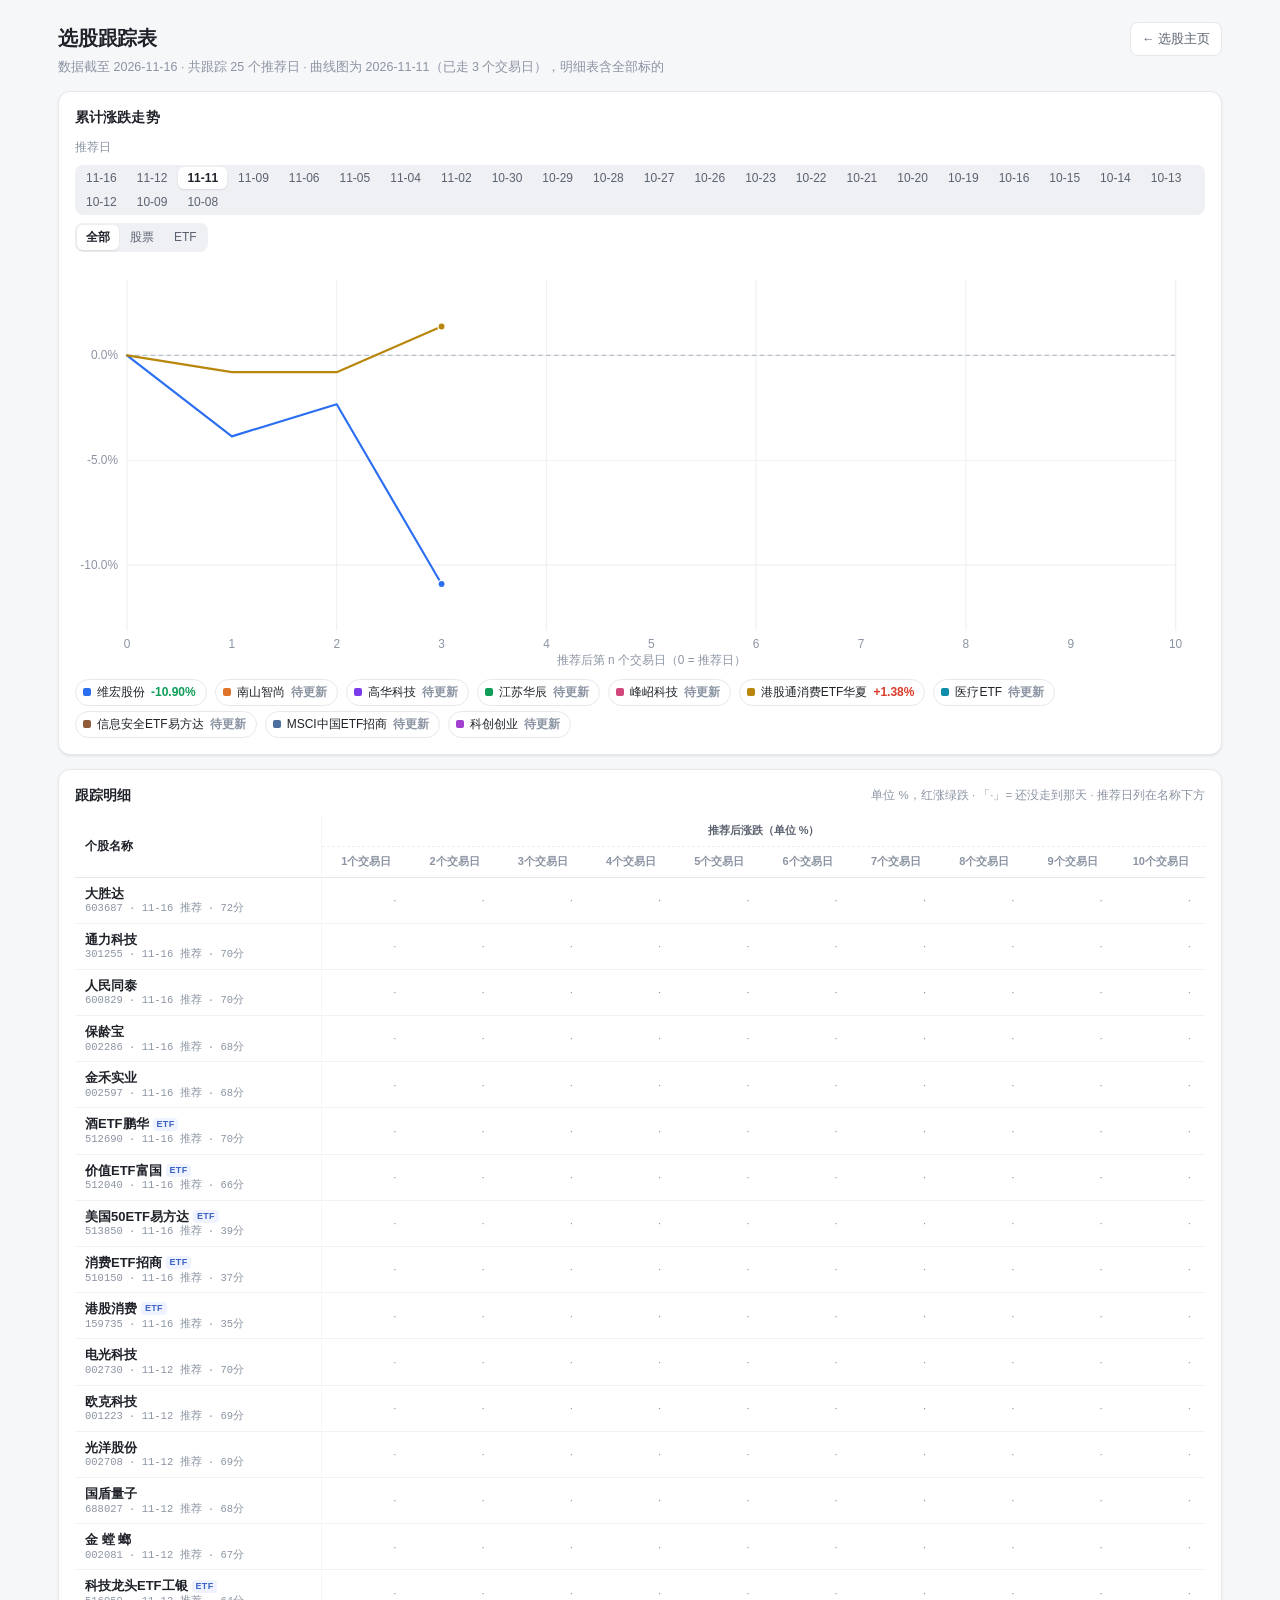
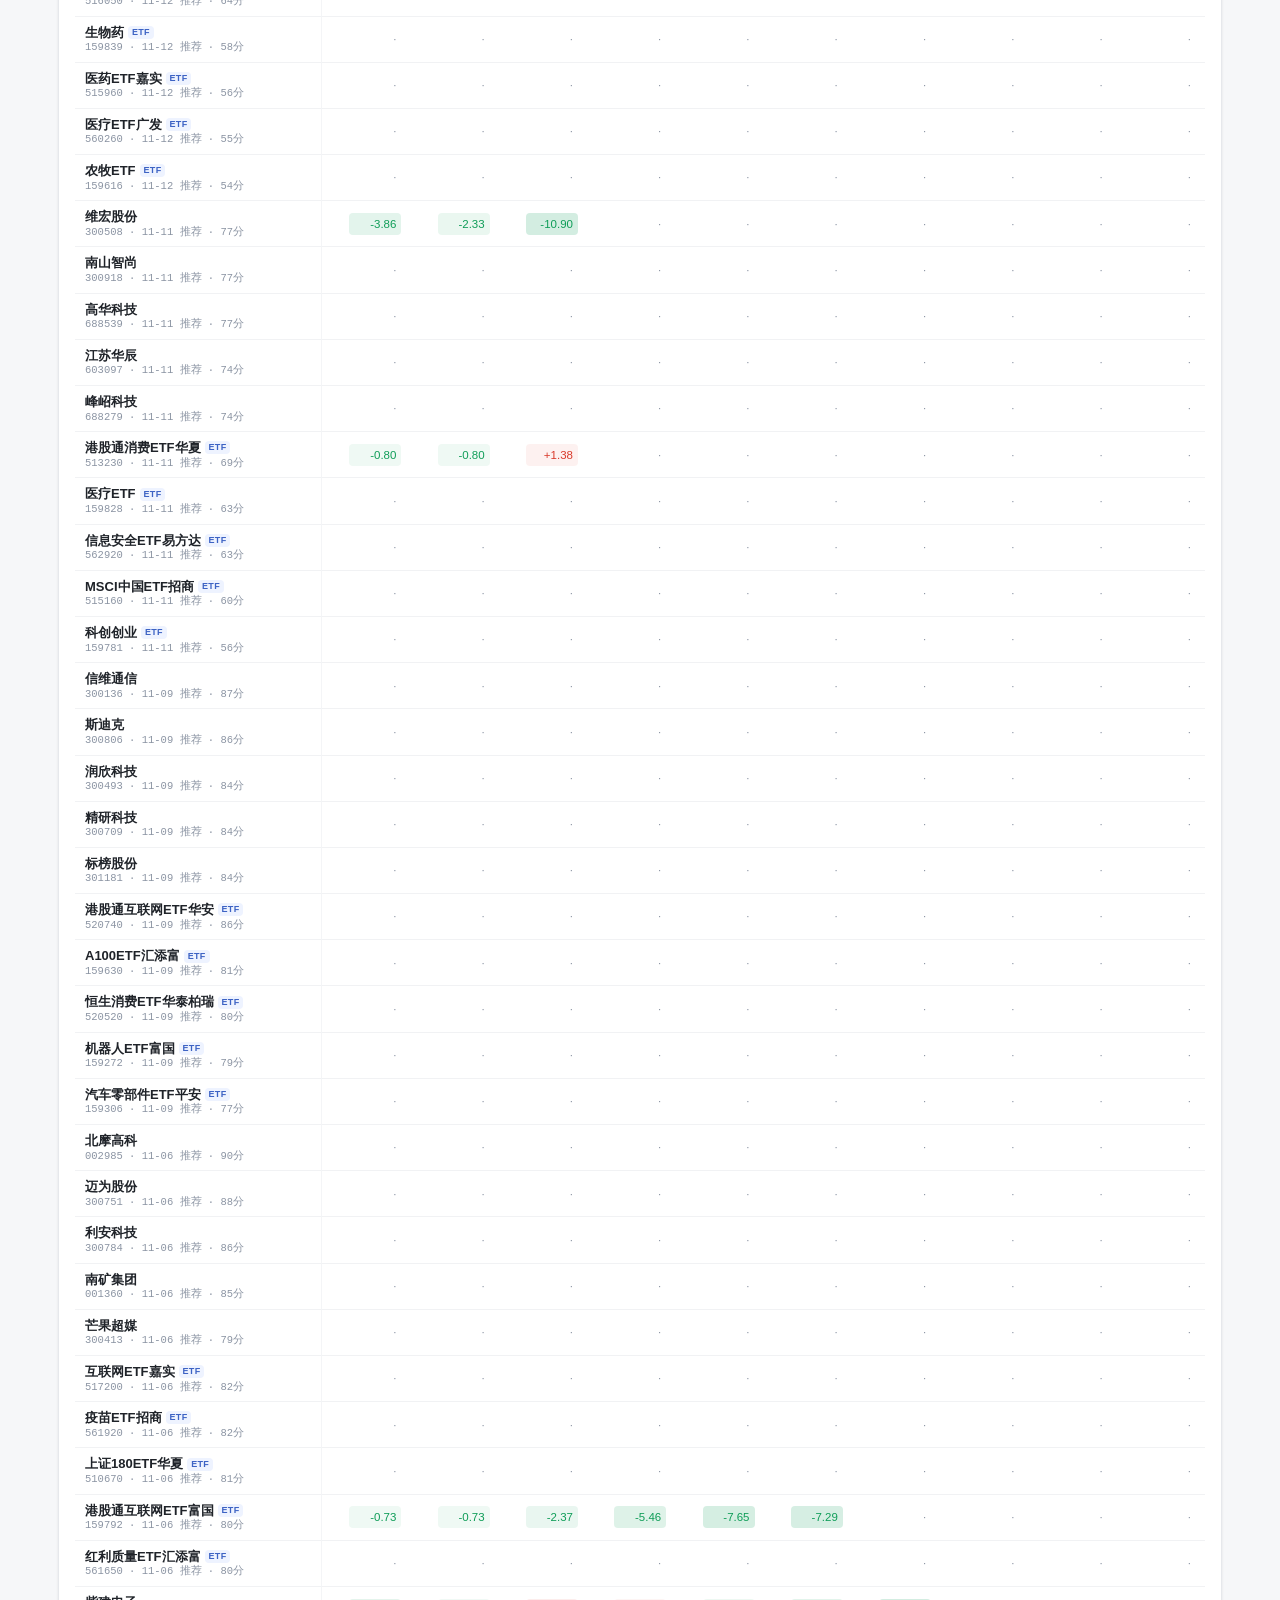
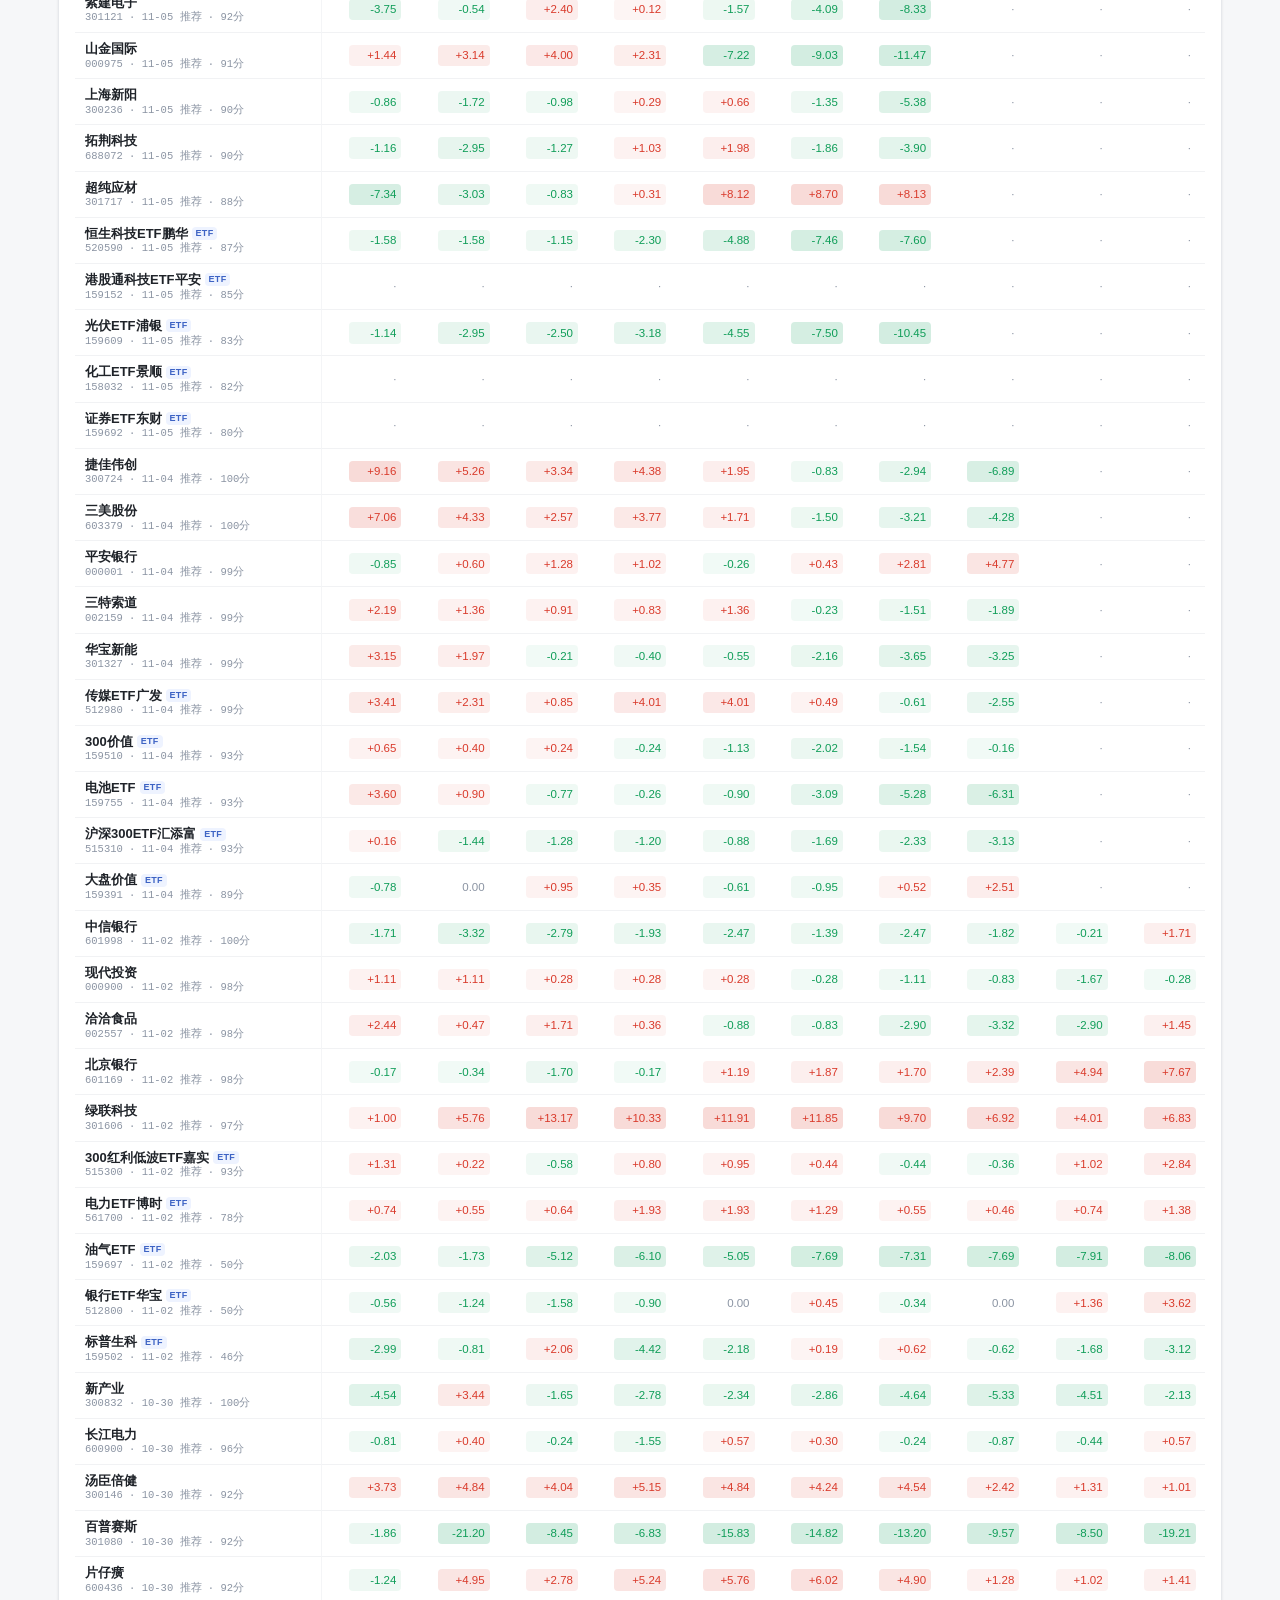
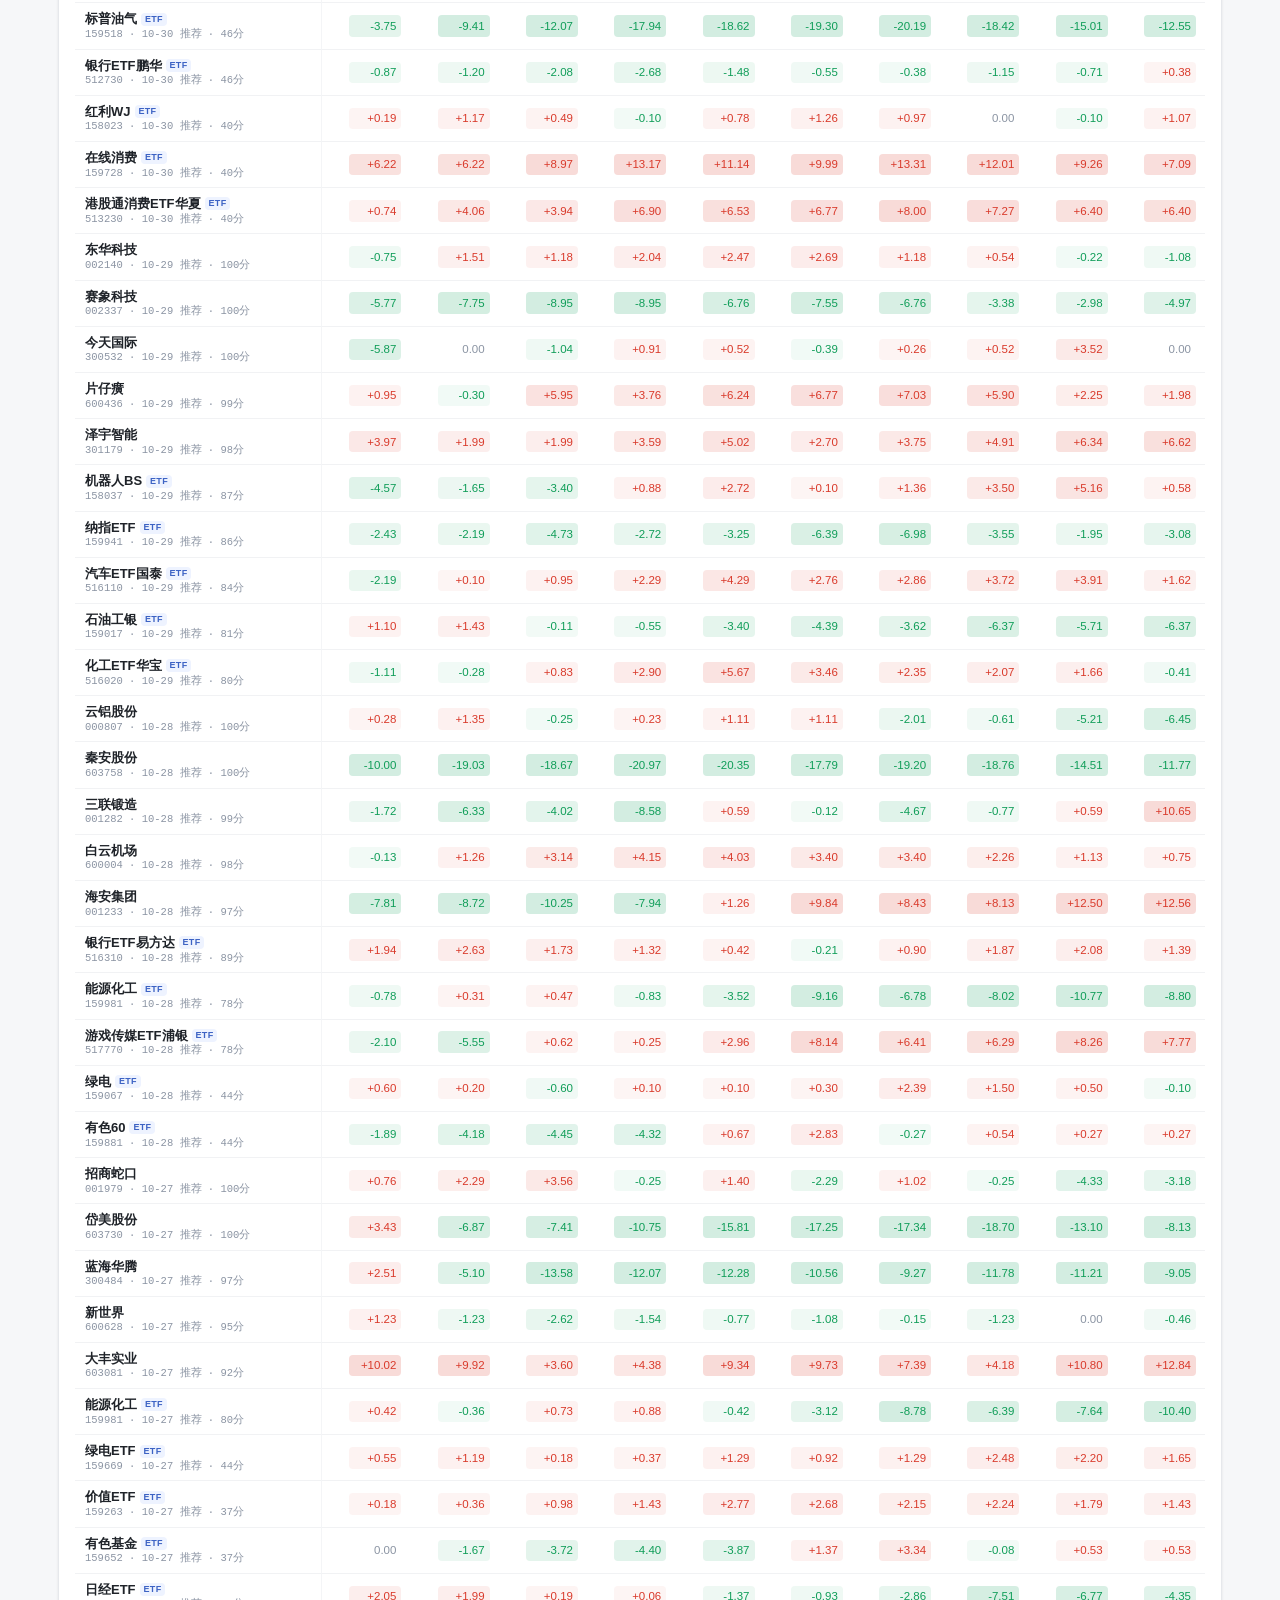
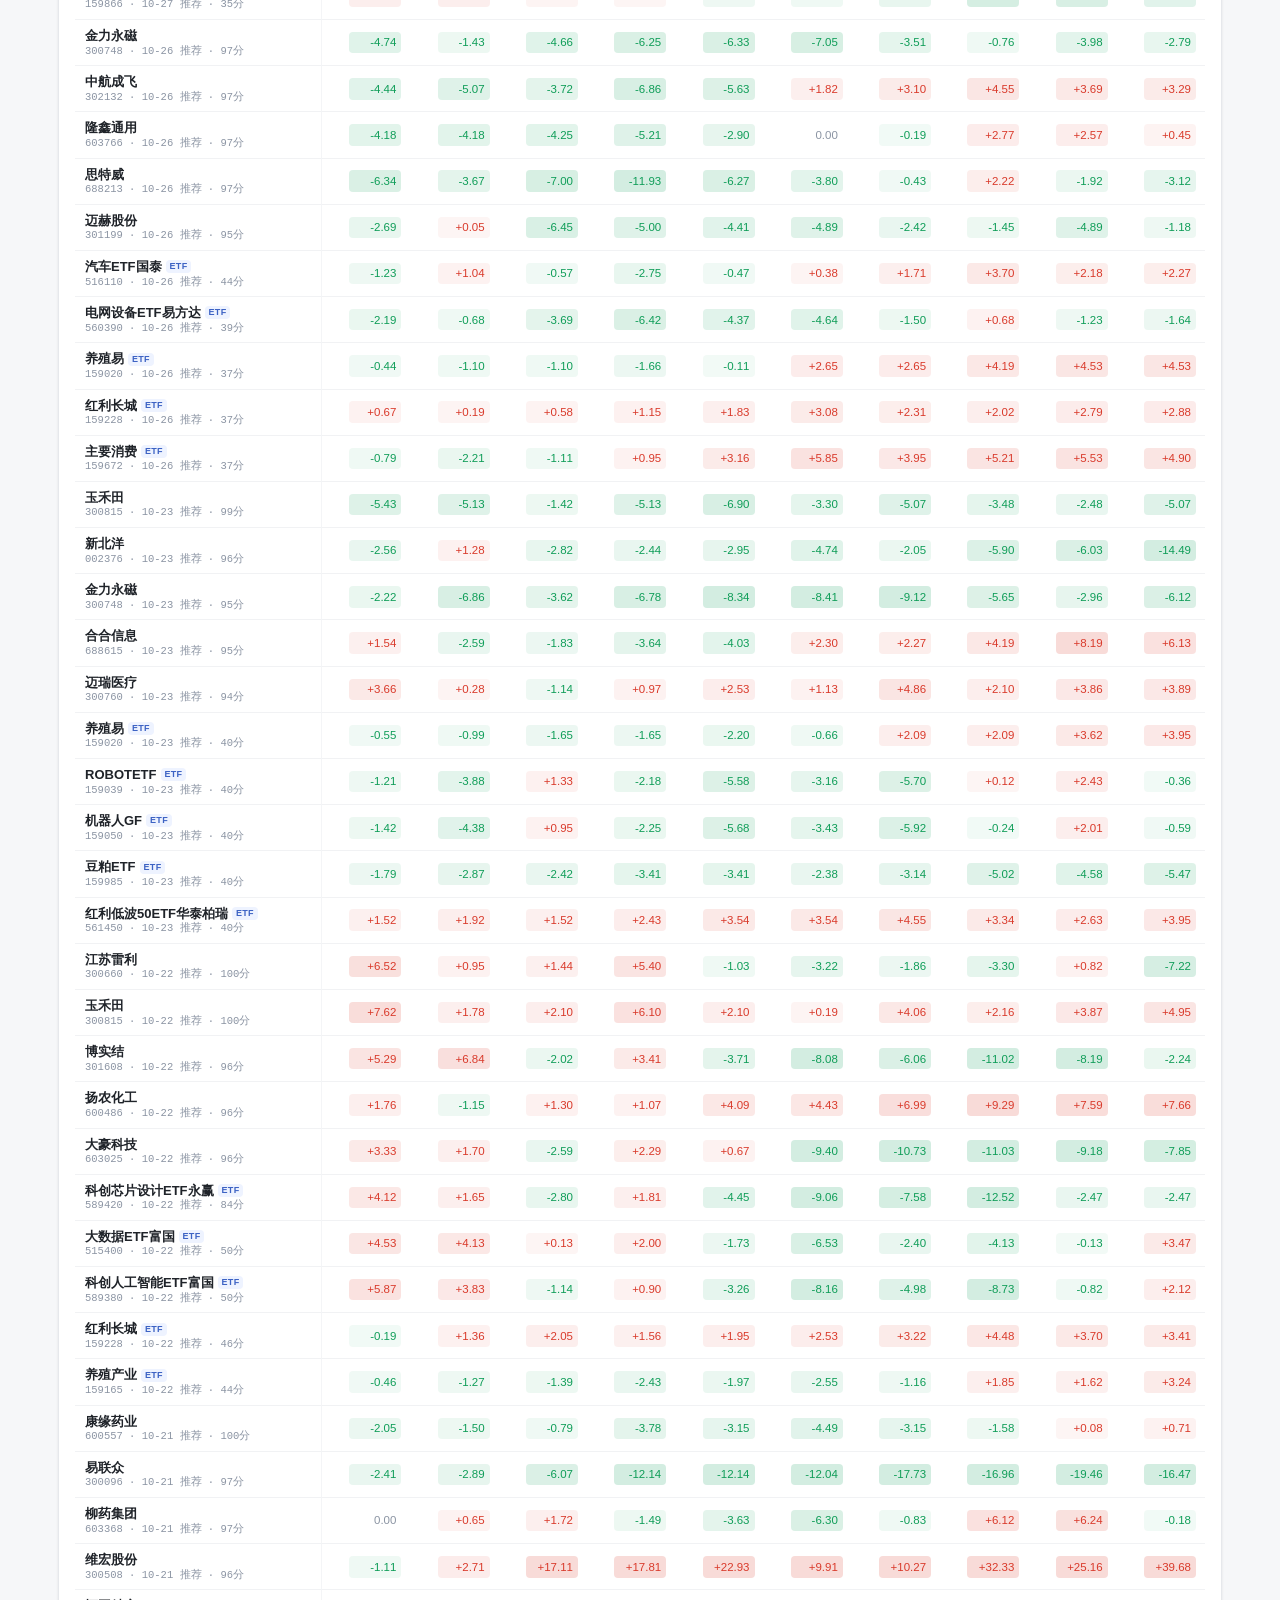
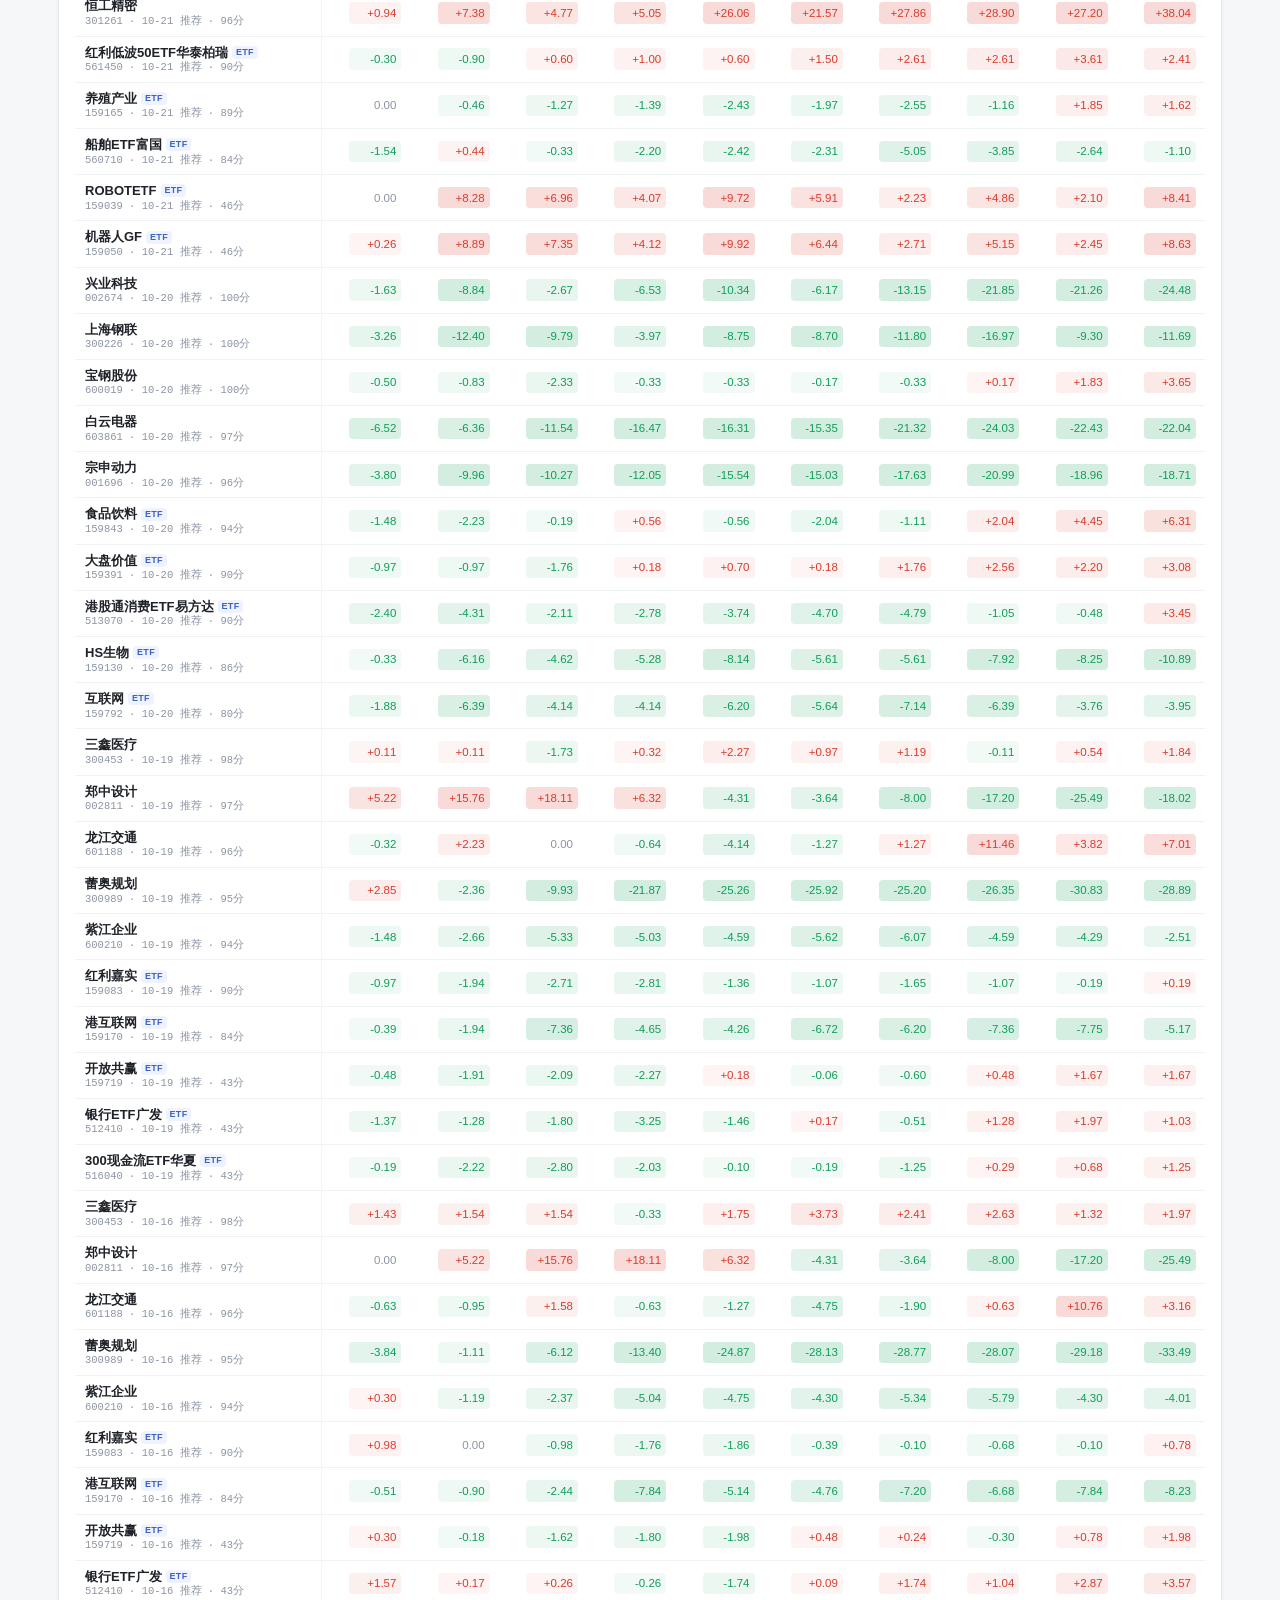
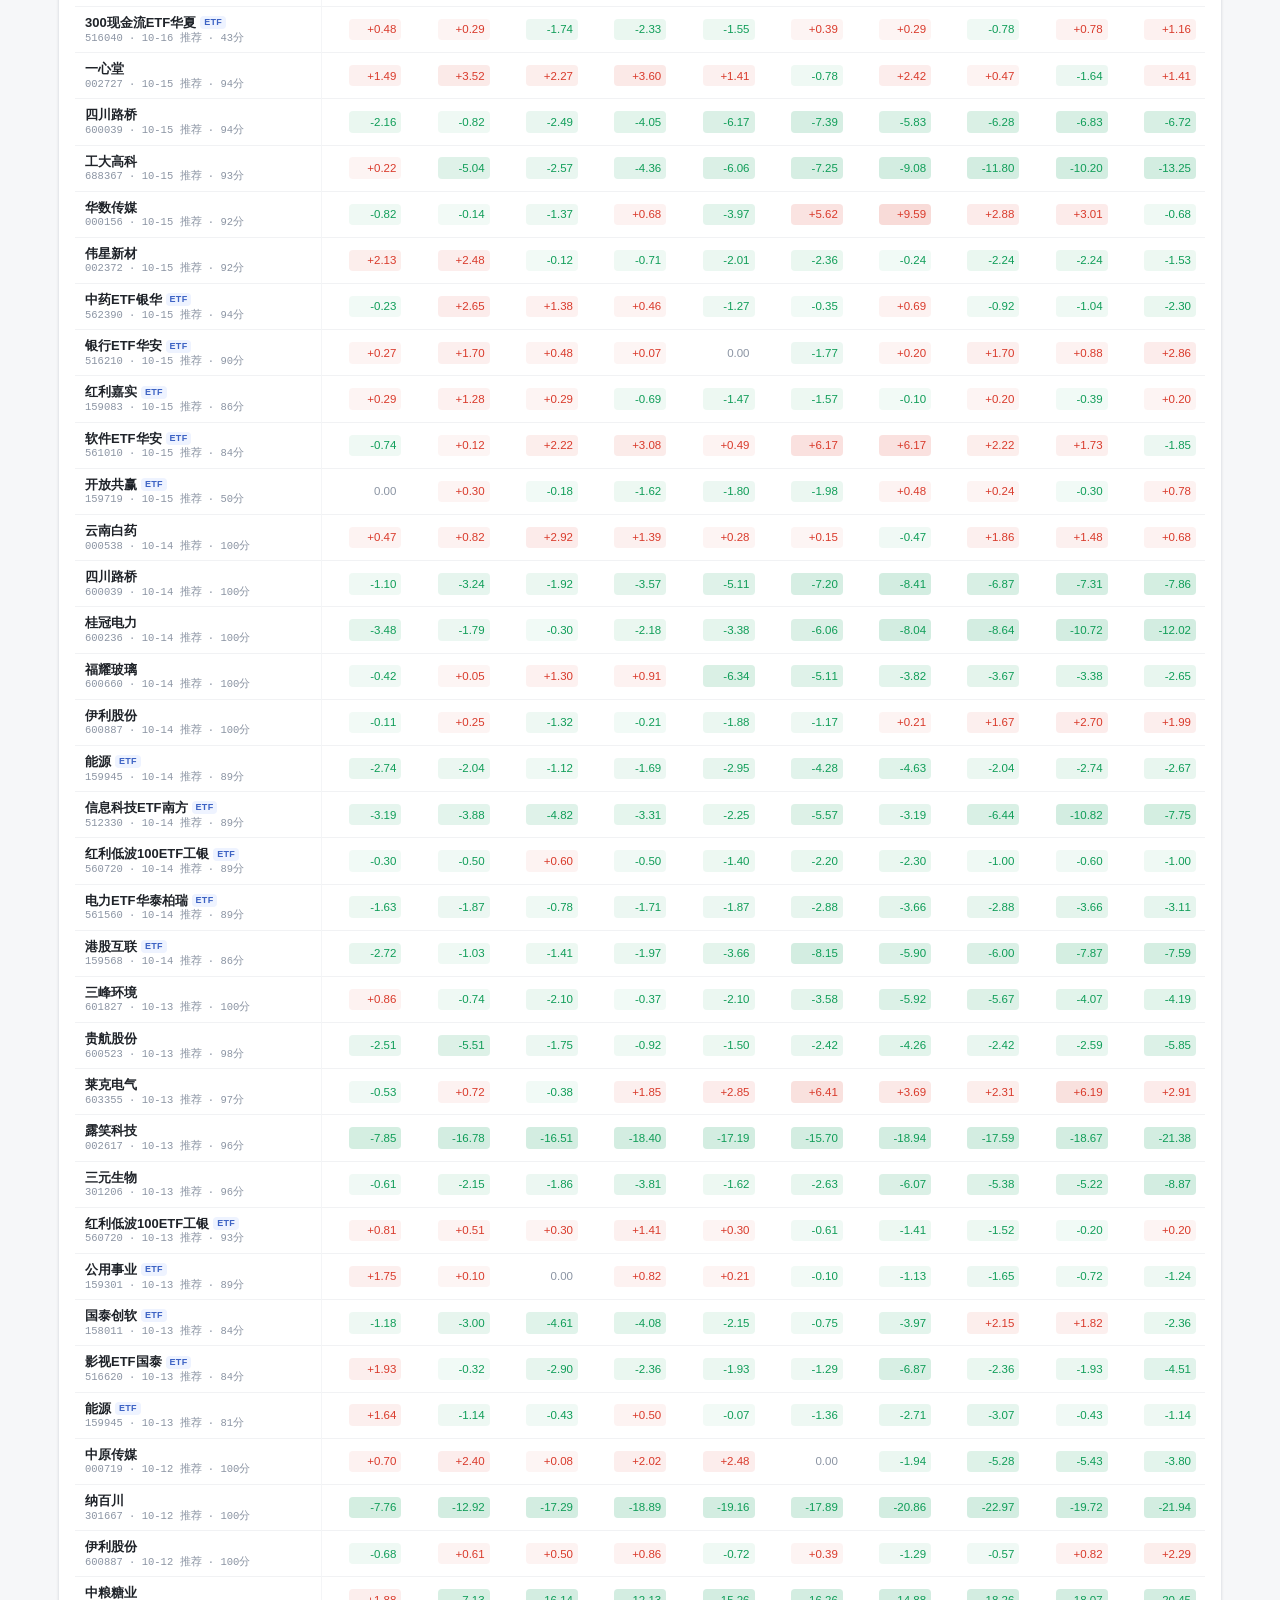
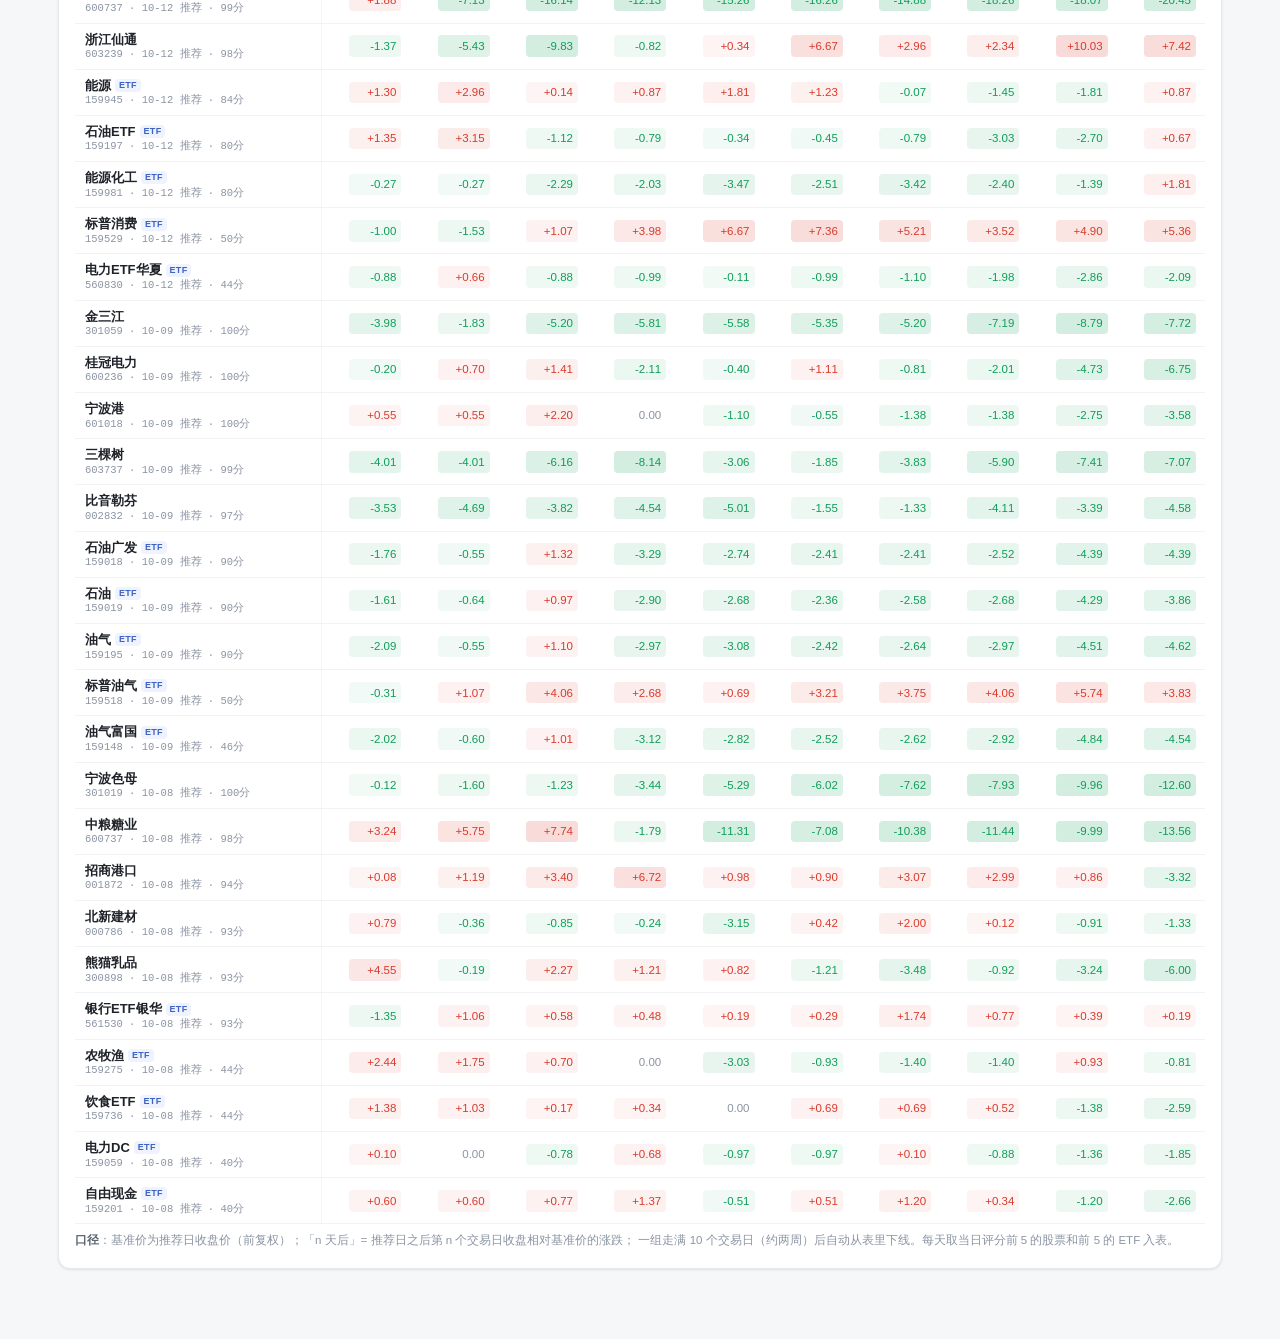
==== commit 1f844aac: "data: 更新 2026-11-17 盘后缠论买点筛选结果" ====
--- a/perf.html
+++ b/perf.html
@@ -151,7 +151,7 @@
 </div>
 
 <script>
-const DATA = {"dates":["2026-11-12","2026-11-11","2026-11-09","2026-11-06","2026-11-05","2026-11-04","2026-11-02","2026-10-30","2026-10-29","2026-10-28","2026-10-27","2026-10-26","2026-10-23","2026-10-22","2026-10-21","2026-10-20","2026-10-19","2026-10-16","2026-10-15","2026-10-14","2026-10-13","2026-10-12","2026-10-09","2026-10-08"],"groups":{"2026-11-12":{"base_date":"2026-11-12","rows":[{"code":"002730","name":"电光科技","type":"stock","score":70,"tags":["30分3买","5分3买"],"base_price":null,"rets":{},"done_days":0,"error":"无日线"},{"code":"001223","name":"欧克科技","type":"stock","score":69,"tags":["30分3买","5分3买"],"base_price":null,"rets":{},"done_days":0,"error":"无日线"},{"code":"002708","name":"光洋股份","type":"stock","score":69,"tags":["30分3买","5分1买"],"base_price":null,"rets":{},"done_days":0,"error":"无日线"},{"code":"688027","name":"国盾量子","type":"stock","score":68,"tags":["30分3买","5分2买"],"base_price":null,"rets":{},"done_days":0,"error":"无日线"},{"code":"002081","name":"金 螳 螂","type":"stock","score":67,"tags":["30分3买","5分1买"],"base_price":null,"rets":{},"done_days":0,"error":"无日线"},{"code":"516050","name":"科技龙头ETF工银","type":"etf","score":64,"tags":["30分2买","5分3买"],"base_price":null,"rets":{},"done_days":0,"error":"无日线"},{"code":"159839","name":"生物药","type":"etf","score":58,"tags":["30分3买","5分2买"],"base_price":null,"rets":{},"done_days":0,"error":"无日线"},{"code":"515960","name":"医药ETF嘉实","type":"etf","score":56,"tags":["30分3买","5分1买"],"base_price":null,"rets":{},"done_days":0,"error":"无日线"},{"code":"560260","name":"医疗ETF广发","type":"etf","score":55,"tags":["30分3买","5分1买"],"base_price":null,"rets":{},"done_days":0,"error":"无日线"},{"code":"159616","name":"农牧ETF","type":"etf","score":54,"tags":["30分2买","5分1买"],"base_price":null,"rets":{},"done_days":0,"error":"无日线"}]},"2026-11-11":{"base_date":"2026-11-11","rows":[{"code":"300508","name":"维宏股份","type":"stock","score":77,"tags":["30分3买","5分3买"],"base_price":50.73,"rets":{"1":-3.86,"2":-2.33},"done_days":2},{"code":"300918","name":"南山智尚","type":"stock","score":77,"tags":["30分3买","5分3买"],"base_price":null,"rets":{},"done_days":0,"error":"无日线"},{"code":"688539","name":"高华科技","type":"stock","score":77,"tags":["30分3买","5分3买"],"base_price":null,"rets":{},"done_days":0,"error":"无日线"},{"code":"603097","name":"江苏华辰","type":"stock","score":74,"tags":["30分3买","5分3买"],"base_price":null,"rets":{},"done_days":0,"error":"无日线"},{"code":"688279","name":"峰岹科技","type":"stock","score":74,"tags":["30分3买","5分3买"],"base_price":null,"rets":{},"done_days":0,"error":"无日线"},{"code":"513230","name":"港股通消费ETF华夏","type":"etf","score":69,"tags":["30分3买","5分2买"],"base_price":null,"rets":{},"done_days":0,"error":"无日线"},{"code":"159828","name":"医疗ETF","type":"etf","score":63,"tags":["30分3买","5分1买"],"base_price":null,"rets":{},"done_days":0,"error":"无日线"},{"code":"562920","name":"信息安全ETF易方达","type":"etf","score":63,"tags":["30分3买","5分1买"],"base_price":null,"rets":{},"done_days":0,"error":"无日线"},{"code":"515160","name":"MSCI中国ETF招商","type":"etf","score":60,"tags":["30分2买","5分3买"],"base_price":null,"rets":{},"done_days":0,"error":"无日线"},{"code":"159781","name":"科创创业","type":"etf","score":56,"tags":["30分2买","5分3买"],"base_price":null,"rets":{},"done_days":0,"error":"无日线"}]},"2026-11-09":{"base_date":"2026-11-09","rows":[{"code":"300136","name":"信维通信","type":"stock","score":87,"tags":["30分2买","5分3买"],"base_price":null,"rets":{},"done_days":0,"error":"无日线"},{"code":"300806","name":"斯迪克","type":"stock","score":86,"tags":["30分3买","5分3买"],"base_price":null,"rets":{},"done_days":0,"error":"无日线"},{"code":"300493","name":"润欣科技","type":"stock","score":84,"tags":["30分3买","5分1买"],"base_price":null,"rets":{},"done_days":0,"error":"无日线"},{"code":"300709","name":"精研科技","type":"stock","score":84,"tags":["30分3买","5分2买"],"base_price":null,"rets":{},"done_days":0,"error":"无日线"},{"code":"301181","name":"标榜股份","type":"stock","score":84,"tags":["30分2买","5分3买"],"base_price":null,"rets":{},"done_days":0,"error":"无日线"},{"code":"520740","name":"港股通互联网ETF华安","type":"etf","score":86,"tags":["30分3买","5分1买"],"base_price":null,"rets":{},"done_days":0,"error":"无日线"},{"code":"159630","name":"A100ETF汇添富","type":"etf","score":81,"tags":["30分3买","5分3买"],"base_price":null,"rets":{},"done_days":0,"error":"无日线"},{"code":"520520","name":"恒生消费ETF华泰柏瑞","type":"etf","score":80,"tags":["30分3买","5分1买"],"base_price":null,"rets":{},"done_days":0,"error":"无日线"},{"code":"159272","name":"机器人ETF富国","type":"etf","score":79,"tags":["30分2买","5分2买"],"base_price":null,"rets":{},"done_days":0,"error":"无日线"},{"code":"159306","name":"汽车零部件ETF平安","type":"etf","score":77,"tags":["30分2买","5分2买"],"base_price":null,"rets":{},"done_days":0,"error":"无日线"}]},"2026-11-06":{"base_date":"2026-11-06","rows":[{"code":"002985","name":"北摩高科","type":"stock","score":90,"tags":["30分3买","5分2买"],"base_price":null,"rets":{},"done_days":0,"error":"无日线"},{"code":"300751","name":"迈为股份","type":"stock","score":88,"tags":["30分3买","5分1买"],"base_price":null,"rets":{},"done_days":0,"error":"无日线"},{"code":"300784","name":"利安科技","type":"stock","score":86,"tags":["30分3买","5分3买"],"base_price":null,"rets":{},"done_days":0,"error":"无日线"},{"code":"001360","name":"南矿集团","type":"stock","score":85,"tags":["30分3买","5分3买"],"base_price":null,"rets":{},"done_days":0,"error":"无日线"},{"code":"300413","name":"芒果超媒","type":"stock","score":79,"tags":["30分3买","5分3买"],"base_price":null,"rets":{},"done_days":0,"error":"无日线"},{"code":"517200","name":"互联网ETF嘉实","type":"etf","score":82,"tags":["30分3买","5分1买"],"base_price":null,"rets":{},"done_days":0,"error":"无日线"},{"code":"561920","name":"疫苗ETF招商","type":"etf","score":82,"tags":["30分3买","5分3买"],"base_price":null,"rets":{},"done_days":0,"error":"无日线"},{"code":"510670","name":"上证180ETF华夏","type":"etf","score":81,"tags":["30分3买","5分2买"],"base_price":null,"rets":{},"done_days":0,"error":"无日线"},{"code":"159792","name":"港股通互联网ETF富国","type":"etf","score":80,"tags":["30分3买","5分3买"],"base_price":0.549,"rets":{"1":-0.73,"2":-0.73,"3":-2.37,"4":-5.46,"5":-7.65},"done_days":5},{"code":"561650","name":"红利质量ETF汇添富","type":"etf","score":80,"tags":["30分3买","5分3买"],"base_price":null,"rets":{},"done_days":0,"error":"无日线"}]},"2026-11-05":{"base_date":"2026-11-05","rows":[{"code":"301121","name":"紫建电子","type":"stock","score":92,"tags":["30分3买","5分1买"],"base_price":null,"rets":{},"done_days":0,"error":"无日线"},{"code":"000975","name":"山金国际","type":"stock","score":91,"tags":["30分2买","5分3买"],"base_price":null,"rets":{},"done_days":0,"error":"无日线"},{"code":"300236","name":"上海新阳","type":"stock","score":90,"tags":["30分3买","5分3买"],"base_price":null,"rets":{},"done_days":0,"error":"无日线"},{"code":"688072","name":"拓荆科技","type":"stock","score":90,"tags":["30分3买","5分2买"],"base_price":null,"rets":{},"done_days":0,"error":"无日线"},{"code":"301717","name":"超纯应材","type":"stock","score":88,"tags":["30分3买","5分3买"],"base_price":null,"rets":{},"done_days":0,"error":"无日线"},{"code":"520590","name":"恒生科技ETF鹏华","type":"etf","score":87,"tags":["30分2买","5分3买"],"base_price":null,"rets":{},"done_days":0,"error":"无日线"},{"code":"159152","name":"港股通科技ETF平安","type":"etf","score":85,"tags":["30分2买","5分3买"],"base_price":null,"rets":{},"done_days":0,"error":"无日线"},{"code":"159609","name":"光伏ETF浦银","type":"etf","score":83,"tags":["30分2买","5分3买"],"base_price":null,"rets":{},"done_days":0,"error":"无日线"},{"code":"158032","name":"化工ETF景顺","type":"etf","score":82,"tags":["30分2买","5分3买"],"base_price":null,"rets":{},"done_days":0,"error":"无日线"},{"code":"159692","name":"证券ETF东财","type":"etf","score":80,"tags":["30分3买","5分3买"],"base_price":null,"rets":{},"done_days":0,"error":"无日线"}]},"2026-11-04":{"base_date":"2026-11-04","rows":[{"code":"300724","name":"捷佳伟创","type":"stock","score":100,"tags":["30分3买","5分3买"],"base_price":null,"rets":{},"done_days":0,"error":"无日线"},{"code":"603379","name":"三美股份","type":"stock","score":100,"tags":["30分3买","5分3买"],"base_price":null,"rets":{},"done_days":0,"error":"无日线"},{"code":"000001","name":"平安银行","type":"stock","score":99,"tags":["30分3买","5分2买"],"base_price":null,"rets":{},"done_days":0,"error":"无日线"},{"code":"002159","name":"三特索道","type":"stock","score":99,"tags":["30分3买","5分2买"],"base_price":null,"rets":{},"done_days":0,"error":"无日线"},{"code":"301327","name":"华宝新能","type":"stock","score":99,"tags":["30分3买","5分3买"],"base_price":null,"rets":{},"done_days":0,"error":"无日线"},{"code":"512980","name":"传媒ETF广发","type":"etf","score":99,"tags":["30分3买","5分3买"],"base_price":null,"rets":{},"done_days":0,"error":"无日线"},{"code":"159510","name":"300价值","type":"etf","score":93,"tags":["30分2买","5分3买"],"base_price":null,"rets":{},"done_days":0,"error":"无日线"},{"code":"159755","name":"电池ETF","type":"etf","score":93,"tags":["30分2买","5分3买"],"base_price":null,"rets":{},"done_days":0,"error":"无日线"},{"code":"515310","name":"沪深300ETF汇添富","type":"etf","score":93,"tags":["30分2买","5分3买"],"base_price":null,"rets":{},"done_days":0,"error":"无日线"},{"code":"159391","name":"大盘价值","type":"etf","score":89,"tags":["30分3买","5分3买"],"base_price":1.154,"rets":{"1":-0.78,"2":0.0,"3":0.95,"4":0.35,"5":-0.61,"6":-0.95,"7":0.52},"done_days":7}]},"2026-11-02":{"base_date":"2026-11-02","rows":[{"code":"601998","name":"中信银行","type":"stock","score":100,"tags":["30分3买","5分3买"],"base_price":null,"rets":{},"done_days":0,"error":"无日线"},{"code":"000900","name":"现代投资","type":"stock","score":98,"tags":["30分2买","5分3买"],"base_price":null,"rets":{},"done_days":0,"error":"无日线"},{"code":"002557","name":"洽洽食品","type":"stock","score":98,"tags":["30分2买","5分3买"],"base_price":null,"rets":{},"done_days":0,"error":"无日线"},{"code":"601169","name":"北京银行","type":"stock","score":98,"tags":["30分2买","5分3买"],"base_price":null,"rets":{},"done_days":0,"error":"无日线"},{"code":"301606","name":"绿联科技","type":"stock","score":97,"tags":["30分3买","5分3买"],"base_price":null,"rets":{},"done_days":0,"error":"无日线"},{"code":"515300","name":"300红利低波ETF嘉实","type":"etf","score":93,"tags":["30分2买","5分3买"],"base_price":null,"rets":{},"done_days":0,"error":"无日线"},{"code":"561700","name":"电力ETF博时","type":"etf","score":78,"tags":["30分2买","5分1买"],"base_price":null,"rets":{},"done_days":0,"error":"无日线"},{"code":"159697","name":"油气ETF","type":"etf","score":50,"tags":["30分3买"],"base_price":null,"rets":{},"done_days":0,"error":"无日线"},{"code":"512800","name":"银行ETF华宝","type":"etf","score":50,"tags":["30分3买"],"base_price":null,"rets":{},"done_days":0,"error":"无日线"},{"code":"159502","name":"标普生科","type":"etf","score":46,"tags":["30分3买"],"base_price":null,"rets":{},"done_days":0,"error":"无日线"}]},"2026-10-30":{"base_date":"2026-10-30","rows":[{"code":"300832","name":"新产业","type":"stock","score":100,"tags":["30分3买","5分3买"],"base_price":null,"rets":{},"done_days":0,"error":"无日线"},{"code":"600900","name":"长江电力","type":"stock","score":96,"tags":["30分3买","5分1买"],"base_price":null,"rets":{},"done_days":0,"error":"无日线"},{"code":"300146","name":"汤臣倍健","type":"stock","score":92,"tags":["30分3买","5分1买"],"base_price":null,"rets":{},"done_days":0,"error":"无日线"},{"code":"301080","name":"百普赛斯","type":"stock","score":92,"tags":["30分3买","5分3买"],"base_price":null,"rets":{},"done_days":0,"error":"无日线"},{"code":"600436","name":"片仔癀","type":"stock","score":92,"tags":["30分3买","5分2买"],"base_price":null,"rets":{},"done_days":0,"error":"无日线"},{"code":"159518","name":"标普油气","type":"etf","score":46,"tags":["30分3买"],"base_price":1.466,"rets":{"1":-3.75,"2":-9.41,"3":-12.07,"4":-17.94,"5":-18.62,"6":-19.3,"7":-20.19,"8":-18.42,"9":-15.01,"10":-12.55},"done_days":10},{"code":"512730","name":"银行ETF鹏华","type":"etf","score":46,"tags":["30分3买"],"base_price":null,"rets":{},"done_days":0,"error":"无日线"},{"code":"158023","name":"红利WJ","type":"etf","score":40,"tags":["5分3买"],"base_price":null,"rets":{},"done_days":0,"error":"无日线"},{"code":"159728","name":"在线消费","type":"etf","score":40,"tags":["30分2买"],"base_price":null,"rets":{},"done_days":0,"error":"无日线"},{"code":"513230","name":"港股通消费ETF华夏","type":"etf","score":40,"tags":["5分3买"],"base_price":null,"rets":{},"done_days":0,"error":"无日线"}]},"2026-10-29":{"base_date":"2026-10-29","rows":[{"code":"002140","name":"东华科技","type":"stock","score":100,"tags":["30分3买","5分3买"],"base_price":null,"rets":{},"done_days":0,"error":"无日线"},{"code":"002337","name":"赛象科技","type":"stock","score":100,"tags":["30分3买","5分3买"],"base_price":null,"rets":{},"done_days":0,"error":"无日线"},{"code":"300532","name":"今天国际","type":"stock","score":100,"tags":["30分3买","5分3买"],"base_price":null,"rets":{},"done_days":0,"error":"无日线"},{"code":"600436","name":"片仔癀","type":"stock","score":99,"tags":["30分3买","5分2买"],"base_price":null,"rets":{},"done_days":0,"error":"无日线"},{"code":"301179","name":"泽宇智能","type":"stock","score":98,"tags":["30分2买","5分3买"],"base_price":null,"rets":{},"done_days":0,"error":"无日线"},{"code":"158037","name":"机器人BS","type":"etf","score":87,"tags":["30分3买","5分2买"],"base_price":null,"rets":{},"done_days":0,"error":"无日线"},{"code":"159941","name":"纳指ETF","type":"etf","score":86,"tags":["30分2买","5分3买"],"base_price":null,"rets":{},"done_days":0,"error":"无日线"},{"code":"516110","name":"汽车ETF国泰","type":"etf","score":84,"tags":["30分2买","5分1买"],"base_price":1.049,"rets":{"1":-2.19,"2":0.1,"3":0.95,"4":2.29,"5":4.29,"6":2.76,"7":2.86,"8":3.72,"9":3.91,"10":1.62},"done_days":10},{"code":"159017","name":"石油工银","type":"etf","score":81,"tags":["30分2买","5分2买"],"base_price":null,"rets":{},"done_days":0,"error":"无日线"},{"code":"516020","name":"化工ETF华宝","type":"etf","score":80,"tags":["30分2买","5分1买"],"base_price":null,"rets":{},"done_days":0,"error":"无日线"}]},"2026-10-28":{"base_date":"2026-10-28","rows":[{"code":"000807","name":"云铝股份","type":"stock","score":100,"tags":["30分3买","5分3买"],"base_price":null,"rets":{},"done_days":0,"error":"无日线"},{"code":"603758","name":"秦安股份","type":"stock","score":100,"tags":["30分3买","5分3买"],"base_price":null,"rets":{},"done_days":0,"error":"无日线"},{"code":"001282","name":"三联锻造","type":"stock","score":99,"tags":["30分3买","5分2买"],"base_price":null,"rets":{},"done_days":0,"error":"无日线"},{"code":"600004","name":"白云机场","type":"stock","score":98,"tags":["30分2买","5分3买"],"base_price":null,"rets":{},"done_days":0,"error":"无日线"},{"code":"001233","name":"海安集团","type":"stock","score":97,"tags":["30分3买","5分3买"],"base_price":null,"rets":{},"done_days":0,"error":"无日线"},{"code":"516310","name":"银行ETF易方达","type":"etf","score":89,"tags":["30分2买","5分3买"],"base_price":null,"rets":{},"done_days":0,"error":"无日线"},{"code":"159981","name":"能源化工","type":"etf","score":78,"tags":["30分2买","5分2买"],"base_price":1.932,"rets":{"1":-0.78,"2":0.31,"3":0.47,"4":-0.83,"5":-3.52,"6":-9.16,"7":-6.78,"8":-8.02,"9":-10.77,"10":-8.8},"done_days":10},{"code":"517770","name":"游戏传媒ETF浦银","type":"etf","score":78,"tags":["30分2买","5分1买"],"base_price":null,"rets":{},"done_days":0,"error":"无日线"},{"code":"159067","name":"绿电","type":"etf","score":44,"tags":["30分2买"],"base_price":null,"rets":{},"done_days":0,"error":"无日线"},{"code":"159881","name":"有色60","type":"etf","score":44,"tags":["30分2买"],"base_price":null,"rets":{},"done_days":0,"error":"无日线"}]},"2026-10-27":{"base_date":"2026-10-27","rows":[{"code":"001979","name":"招商蛇口","type":"stock","score":100,"tags":["30分3买","5分3买"],"base_price":7.86,"rets":{"1":0.76,"2":2.29,"3":3.56,"4":-0.25,"5":1.4,"6":-2.29,"7":1.02,"8":-0.25,"9":-4.33,"10":-3.18},"done_days":10},{"code":"603730","name":"岱美股份","type":"stock","score":100,"tags":["30分3买","5分3买"],"base_price":11.07,"rets":{"1":3.43,"2":-6.87,"3":-7.41,"4":-10.75,"5":-15.81,"6":-17.25,"7":-17.34,"8":-18.7,"9":-13.1,"10":-8.13},"done_days":10},{"code":"300484","name":"蓝海华腾","type":"stock","score":97,"tags":["30分3买","5分3买"],"base_price":13.92,"rets":{"1":2.51,"2":-5.1,"3":-13.58,"4":-12.07,"5":-12.28,"6":-10.56,"7":-9.27,"8":-11.78,"9":-11.21,"10":-9.05},"done_days":10},{"code":"600628","name":"新世界","type":"stock","score":95,"tags":["30分2买","5分3买"],"base_price":6.5,"rets":{"1":1.23,"2":-1.23,"3":-2.62,"4":-1.54,"5":-0.77,"6":-1.08,"7":-0.15,"8":-1.23,"9":0.0,"10":-0.46},"done_days":10},{"code":"603081","name":"大丰实业","type":"stock","score":92,"tags":["30分3买","5分1买"],"base_price":10.28,"rets":{"1":10.02,"2":9.92,"3":3.6,"4":4.38,"5":9.34,"6":9.73,"7":7.39,"8":4.18,"9":10.8,"10":12.84},"done_days":10},{"code":"159981","name":"能源化工","type":"etf","score":80,"tags":["30分2买","5分1买"],"base_price":1.924,"rets":{"1":0.42,"2":-0.36,"3":0.73,"4":0.88,"5":-0.42,"6":-3.12,"7":-8.78,"8":-6.39,"9":-7.64,"10":-10.4},"done_days":10},{"code":"159669","name":"绿电ETF","type":"etf","score":44,"tags":["30分2买"],"base_price":1.089,"rets":{"1":0.55,"2":1.19,"3":0.18,"4":0.37,"5":1.29,"6":0.92,"7":1.29,"8":2.48,"9":2.2,"10":1.65},"done_days":10},{"code":"159263","name":"价值ETF","type":"etf","score":37,"tags":["5分3买"],"base_price":1.118,"rets":{"1":0.18,"2":0.36,"3":0.98,"4":1.43,"5":2.77,"6":2.68,"7":2.15,"8":2.24,"9":1.79,"10":1.43},"done_days":10},{"code":"159652","name":"有色基金","type":"etf","score":37,"tags":["30分2买"],"base_price":null,"rets":{},"done_days":0,"error":"无日线"},{"code":"159866","name":"日经ETF","type":"etf","score":35,"tags":["5分2买"],"base_price":null,"rets":{},"done_days":0,"error":"无日线"}]},"2026-10-26":{"base_date":"2026-10-26","rows":[{"code":"300748","name":"金力永磁","type":"stock","score":97,"tags":["30分3买","5分3买"],"base_price":25.1,"rets":{"1":-4.74,"2":-1.43,"3":-4.66,"4":-6.25,"5":-6.33,"6":-7.05,"7":-3.51,"8":-0.76,"9":-3.98,"10":-2.79},"done_days":10},{"code":"302132","name":"中航成飞","type":"stock","score":97,"tags":["30分3买","5分3买"],"base_price":67.51,"rets":{"1":-4.44,"2":-5.07,"3":-3.72,"4":-6.86,"5":-5.63,"6":1.82,"7":3.1,"8":4.55,"9":3.69,"10":3.29},"done_days":10},{"code":"603766","name":"隆鑫通用","type":"stock","score":97,"tags":["30分3买","5分3买"],"base_price":15.79,"rets":{"1":-4.12,"2":-4.12,"3":-4.18,"4":-5.13,"5":-2.85,"6":0.0,"7":-0.19,"8":2.72,"9":2.53,"10":0.44},"done_days":10},{"code":"688213","name":"思特威","type":"stock","score":97,"tags":["30分3买","5分3买"],"base_price":108.69,"rets":{"1":-6.34,"2":-3.67,"3":-7.0,"4":-11.93,"5":-6.27,"6":-3.8,"7":-0.43,"8":2.22,"9":-1.92,"10":-3.12},"done_days":10},{"code":"301199","name":"迈赫股份","type":"stock","score":95,"tags":["30分3买","5分2买"],"base_price":18.61,"rets":{"1":-2.69,"2":0.05,"3":-6.45,"4":-5.0,"5":-4.41,"6":-4.89,"7":-2.42,"8":-1.45,"9":-4.89,"10":-1.18},"done_days":10},{"code":"516110","name":"汽车ETF国泰","type":"etf","score":44,"tags":["5分3买"],"base_price":1.055,"rets":{"1":-1.23,"2":1.04,"3":-0.57,"4":-2.75,"5":-0.47,"6":0.38,"7":1.71,"8":3.7,"9":2.18,"10":2.27},"done_days":10},{"code":"560390","name":"电网设备ETF易方达","type":"etf","score":39,"tags":["5分2买"],"base_price":0.732,"rets":{"1":-2.19,"2":-0.68,"3":-3.69,"4":-6.42,"5":-4.37,"6":-4.64,"7":-1.5,"8":0.68,"9":-1.23,"10":-1.64},"done_days":10},{"code":"159020","name":"养殖易","type":"etf","score":37,"tags":["30分2买"],"base_price":0.906,"rets":{"1":-0.44,"2":-1.1,"3":-1.1,"4":-1.66,"5":-0.11,"6":2.65,"7":2.65,"8":4.19,"9":4.53,"10":4.53},"done_days":10},{"code":"159228","name":"红利长城","type":"etf","score":37,"tags":["30分2买"],"base_price":1.04,"rets":{"1":0.67,"2":0.19,"3":0.58,"4":1.15,"5":1.83,"6":3.08,"7":2.31,"8":2.02,"9":2.79,"10":2.88},"done_days":10},{"code":"159672","name":"主要消费","type":"etf","score":37,"tags":["5分3买"],"base_price":0.633,"rets":{"1":-0.79,"2":-2.21,"3":-1.11,"4":0.95,"5":3.16,"6":5.85,"7":3.95,"8":5.21,"9":5.53,"10":4.9},"done_days":10}]},"2026-10-23":{"base_date":"2026-10-23","rows":[{"code":"300815","name":"玉禾田","type":"stock","score":99,"tags":["30分3买","5分2买"],"base_price":16.95,"rets":{"1":-5.43,"2":-5.13,"3":-1.42,"4":-5.13,"5":-6.9,"6":-3.3,"7":-5.07,"8":-3.48,"9":-2.48,"10":-5.07},"done_days":10},{"code":"002376","name":"新北洋","type":"stock","score":96,"tags":["30分3买","5分2买"],"base_price":7.8,"rets":{"1":-2.56,"2":1.28,"3":-2.82,"4":-2.44,"5":-2.95,"6":-4.74,"7":-2.05,"8":-5.9,"9":-6.03,"10":-14.49},"done_days":10},{"code":"300748","name":"金力永磁","type":"stock","score":95,"tags":["30分3买","5分2买"],"base_price":25.67,"rets":{"1":-2.22,"2":-6.86,"3":-3.62,"4":-6.78,"5":-8.34,"6":-8.41,"7":-9.12,"8":-5.65,"9":-2.96,"10":-6.12},"done_days":10},{"code":"688615","name":"合合信息","type":"stock","score":95,"tags":["30分3买","5分2买"],"base_price":95.02,"rets":{"1":1.54,"2":-2.59,"3":-1.83,"4":-3.64,"5":-4.03,"6":2.3,"7":2.27,"8":4.19,"9":8.19,"10":6.13},"done_days":10},{"code":"300760","name":"迈瑞医疗","type":"stock","score":94,"tags":["30分3买","5分3买"],"base_price":176.0,"rets":{"1":3.66,"2":0.28,"3":-1.14,"4":0.97,"5":2.53,"6":1.13,"7":4.86,"8":2.1,"9":3.86,"10":3.89},"done_days":10},{"code":"159020","name":"养殖易","type":"etf","score":40,"tags":["30分2买"],"base_price":0.911,"rets":{"1":-0.55,"2":-0.99,"3":-1.65,"4":-1.65,"5":-2.2,"6":-0.66,"7":2.09,"8":2.09,"9":3.62,"10":3.95},"done_days":10},{"code":"159039","name":"ROBOTETF","type":"etf","score":40,"tags":["30分3买"],"base_price":0.824,"rets":{"1":-1.21,"2":-3.88,"3":1.33,"4":-2.18,"5":-5.58,"6":-3.16,"7":-5.7,"8":0.12,"9":2.43,"10":-0.36},"done_days":10},{"code":"159050","name":"机器人GF","type":"etf","score":40,"tags":["30分3买"],"base_price":0.845,"rets":{"1":-1.42,"2":-4.38,"3":0.95,"4":-2.25,"5":-5.68,"6":-3.43,"7":-5.92,"8":-0.24,"9":2.01,"10":-0.59},"done_days":10},{"code":"159985","name":"豆粕ETF","type":"etf","score":40,"tags":["5分3买"],"base_price":2.229,"rets":{"1":-1.79,"2":-2.87,"3":-2.42,"4":-3.41,"5":-3.41,"6":-2.38,"7":-3.14,"8":-5.02,"9":-4.58,"10":-5.47},"done_days":10},{"code":"561450","name":"红利低波50ETF华泰柏瑞","type":"etf","score":40,"tags":["30分3买"],"base_price":0.988,"rets":{"1":1.52,"2":1.92,"3":1.52,"4":2.43,"5":3.54,"6":3.54,"7":4.55,"8":3.34,"9":2.63,"10":3.95},"done_days":10}]},"2026-10-22":{"base_date":"2026-10-22","rows":[{"code":"300660","name":"江苏雷利","type":"stock","score":100,"tags":["30分3买","5分3买"],"base_price":24.25,"rets":{"1":6.52,"2":0.95,"3":1.44,"4":5.4,"5":-1.03,"6":-3.22,"7":-1.86,"8":-3.3,"9":0.82,"10":-7.22},"done_days":10},{"code":"300815","name":"玉禾田","type":"stock","score":100,"tags":["30分3买","5分3买"],"base_price":15.75,"rets":{"1":7.62,"2":1.78,"3":2.1,"4":6.1,"5":2.1,"6":0.19,"7":4.06,"8":2.16,"9":3.87,"10":4.95},"done_days":10},{"code":"301608","name":"博实结","type":"stock","score":96,"tags":["30分3买","5分1买"],"base_price":53.095,"rets":{"1":5.29,"2":6.84,"3":-2.02,"4":3.41,"5":-3.71,"6":-8.08,"7":-6.06,"8":-11.02,"9":-8.19,"10":-2.24},"done_days":10},{"code":"600486","name":"扬农化工","type":"stock","score":96,"tags":["30分3买","5分1买"],"base_price":52.33,"rets":{"1":1.76,"2":-1.15,"3":1.3,"4":1.07,"5":4.09,"6":4.43,"7":6.99,"8":9.29,"9":7.59,"10":7.66},"done_days":10},{"code":"603025","name":"大豪科技","type":"stock","score":96,"tags":["30分3买","5分1买"],"base_price":13.51,"rets":{"1":3.33,"2":1.7,"3":-2.59,"4":2.29,"5":0.67,"6":-9.4,"7":-10.73,"8":-11.03,"9":-9.18,"10":-7.85},"done_days":10},{"code":"589420","name":"科创芯片设计ETF永赢","type":"etf","score":84,"tags":["30分2买","5分1买"],"base_price":0.607,"rets":{"1":4.12,"2":1.65,"3":-2.8,"4":1.81,"5":-4.45,"6":-9.06,"7":-7.58,"8":-12.52,"9":-2.47,"10":-2.47},"done_days":10},{"code":"515400","name":"大数据ETF富国","type":"etf","score":50,"tags":["30分3买"],"base_price":0.75,"rets":{"1":4.53,"2":4.13,"3":0.13,"4":2.0,"5":-1.73,"6":-6.53,"7":-2.4,"8":-4.13,"9":-0.13,"10":3.47},"done_days":10},{"code":"589380","name":"科创人工智能ETF富国","type":"etf","score":50,"tags":["30分3买"],"base_price":1.226,"rets":{"1":5.87,"2":3.83,"3":-1.14,"4":0.9,"5":-3.26,"6":-8.16,"7":-4.98,"8":-8.73,"9":-0.82,"10":2.12},"done_days":10},{"code":"159228","name":"红利长城","type":"etf","score":46,"tags":["30分3买"],"base_price":1.026,"rets":{"1":-0.19,"2":1.36,"3":2.05,"4":1.56,"5":1.95,"6":2.53,"7":3.22,"8":4.48,"9":3.7,"10":3.41},"done_days":10},{"code":"159165","name":"养殖产业","type":"etf","score":44,"tags":["30分2买"],"base_price":0.863,"rets":{"1":-0.46,"2":-1.27,"3":-1.39,"4":-2.43,"5":-1.97,"6":-2.55,"7":-1.16,"8":1.85,"9":1.62,"10":3.24},"done_days":10}]},"2026-10-21":{"base_date":"2026-10-21","rows":[{"code":"600557","name":"康缘药业","type":"stock","score":100,"tags":["30分3买","5分3买"],"base_price":12.69,"rets":{"1":-2.05,"2":-1.5,"3":-0.79,"4":-3.78,"5":-3.15,"6":-4.49,"7":-3.15,"8":-1.58,"9":0.08,"10":0.71},"done_days":10},{"code":"300096","name":"易联众","type":"stock","score":97,"tags":["30分3买","5分3买"],"base_price":10.38,"rets":{"1":-2.41,"2":-2.89,"3":-6.07,"4":-12.14,"5":-12.14,"6":-12.04,"7":-17.73,"8":-16.96,"9":-19.46,"10":-16.47},"done_days":10},{"code":"603368","name":"柳药集团","type":"stock","score":97,"tags":["30分3买","5分3买"],"base_price":16.82,"rets":{"1":0.0,"2":0.65,"3":1.72,"4":-1.49,"5":-3.63,"6":-6.3,"7":-0.83,"8":6.12,"9":6.24,"10":-0.18},"done_days":10},{"code":"300508","name":"维宏股份","type":"stock","score":96,"tags":["30分3买","5分1买"],"base_price":33.19,"rets":{"1":-1.11,"2":2.71,"3":17.11,"4":17.81,"5":22.93,"6":9.91,"7":10.27,"8":32.33,"9":25.16,"10":39.68},"done_days":10},{"code":"301261","name":"恒工精密","type":"stock","score":96,"tags":["30分3买","5分1买"],"base_price":49.89,"rets":{"1":0.94,"2":7.38,"3":4.77,"4":5.05,"5":26.06,"6":21.57,"7":27.86,"8":28.9,"9":27.2,"10":38.04},"done_days":10},{"code":"561450","name":"红利低波50ETF华泰柏瑞","type":"etf","score":90,"tags":["30分3买","5分1买"],"base_price":0.997,"rets":{"1":-0.3,"2":-0.9,"3":0.6,"4":1.0,"5":0.6,"6":1.5,"7":2.61,"8":2.61,"9":3.61,"10":2.41},"done_days":10},{"code":"159165","name":"养殖产业","type":"etf","score":89,"tags":["30分2买","5分3买"],"base_price":0.863,"rets":{"1":0.0,"2":-0.46,"3":-1.27,"4":-1.39,"5":-2.43,"6":-1.97,"7":-2.55,"8":-1.16,"9":1.85,"10":1.62},"done_days":10},{"code":"560710","name":"船舶ETF富国","type":"etf","score":84,"tags":["30分2买","5分1买"],"base_price":0.91,"rets":{"1":-1.54,"2":0.44,"3":-0.33,"4":-2.2,"5":-2.42,"6":-2.31,"7":-5.05,"8":-3.85,"9":-2.64,"10":-1.1},"done_days":10},{"code":"159039","name":"ROBOTETF","type":"etf","score":46,"tags":["30分3买"],"base_price":0.761,"rets":{"1":0.0,"2":8.28,"3":6.96,"4":4.07,"5":9.72,"6":5.91,"7":2.23,"8":4.86,"9":2.1,"10":8.41},"done_days":10},{"code":"159050","name":"机器人GF","type":"etf","score":46,"tags":["30分3买"],"base_price":0.776,"rets":{"1":0.26,"2":8.89,"3":7.35,"4":4.12,"5":9.92,"6":6.44,"7":2.71,"8":5.15,"9":2.45,"10":8.63},"done_days":10}]},"2026-10-20":{"base_date":"2026-10-20","rows":[{"code":"002674","name":"兴业科技","type":"stock","score":100,"tags":["30分3买","5分3买"],"base_price":22.06,"rets":{"1":-1.63,"2":-8.84,"3":-2.67,"4":-6.53,"5":-10.34,"6":-6.17,"7":-13.15,"8":-21.85,"9":-21.26,"10":-24.48},"done_days":10},{"code":"300226","name":"上海钢联","type":"stock","score":100,"tags":["30分3买","5分3买"],"base_price":18.39,"rets":{"1":-3.26,"2":-12.4,"3":-9.79,"4":-3.97,"5":-8.75,"6":-8.7,"7":-11.8,"8":-16.97,"9":-9.3,"10":-11.69},"done_days":10},{"code":"600019","name":"宝钢股份","type":"stock","score":100,"tags":["30分3买","5分3买"],"base_price":6.02,"rets":{"1":-0.5,"2":-0.83,"3":-2.33,"4":-0.33,"5":-0.33,"6":-0.17,"7":-0.33,"8":0.17,"9":1.83,"10":3.65},"done_days":10},{"code":"603861","name":"白云电器","type":"stock","score":97,"tags":["30分3买","5分3买"],"base_price":12.57,"rets":{"1":-6.52,"2":-6.36,"3":-11.54,"4":-16.47,"5":-16.31,"6":-15.35,"7":-21.32,"8":-24.03,"9":-22.43,"10":-22.04},"done_days":10},{"code":"001696","name":"宗申动力","type":"stock","score":96,"tags":["30分3买","5分1买"],"base_price":15.77,"rets":{"1":-3.8,"2":-9.96,"3":-10.27,"4":-12.05,"5":-15.54,"6":-15.03,"7":-17.63,"8":-20.99,"9":-18.96,"10":-18.71},"done_days":10},{"code":"159843","name":"食品饮料","type":"etf","score":94,"tags":["30分3买","5分2买"],"base_price":0.539,"rets":{"1":-1.48,"2":-2.23,"3":-0.19,"4":0.56,"5":-0.56,"6":-2.04,"7":-1.11,"8":2.04,"9":4.45,"10":6.31},"done_days":10},{"code":"159391","name":"大盘价值","type":"etf","score":90,"tags":["30分3买","5分2买"],"base_price":1.135,"rets":{"1":-0.97,"2":-0.97,"3":-1.76,"4":0.18,"5":0.7,"6":0.18,"7":1.76,"8":2.56,"9":2.2,"10":3.08},"done_days":10},{"code":"513070","name":"港股通消费ETF易方达","type":"etf","score":90,"tags":["30分3买","5分1买"],"base_price":1.043,"rets":{"1":-2.4,"2":-4.31,"3":-2.11,"4":-2.78,"5":-3.74,"6":-4.7,"7":-4.79,"8":-1.05,"9":-0.48,"10":3.45},"done_days":10},{"code":"159130","name":"HS生物","type":"etf","score":86,"tags":["30分2买","5分3买"],"base_price":0.909,"rets":{"1":-0.33,"2":-6.16,"3":-4.62,"4":-5.28,"5":-8.14,"6":-5.61,"7":-5.61,"8":-7.92,"9":-8.25,"10":-10.89},"done_days":10},{"code":"159792","name":"互联网","type":"etf","score":80,"tags":["30分2买","5分1买"],"base_price":0.532,"rets":{"1":-1.88,"2":-6.39,"3":-4.14,"4":-4.14,"5":-6.2,"6":-5.64,"7":-7.14,"8":-6.39,"9":-3.76,"10":-3.95},"done_days":10}]},"2026-10-19":{"base_date":"2026-10-19","rows":[{"code":"300453","name":"三鑫医疗","type":"stock","score":98,"tags":["30分2买","5分3买"],"base_price":9.25,"rets":{"1":0.11,"2":0.11,"3":-1.73,"4":0.32,"5":2.27,"6":0.97,"7":1.19,"8":-0.11,"9":0.54,"10":1.84},"done_days":10},{"code":"002811","name":"郑中设计","type":"stock","score":97,"tags":["30分3买","5分3买"],"base_price":20.87,"rets":{"1":5.22,"2":15.76,"3":18.11,"4":6.32,"5":-4.31,"6":-3.64,"7":-8.0,"8":-17.2,"9":-25.49,"10":-18.02},"done_days":10},{"code":"601188","name":"龙江交通","type":"stock","score":96,"tags":["30分3买","5分1买"],"base_price":3.14,"rets":{"1":-0.32,"2":2.23,"3":0.0,"4":-0.64,"5":-4.14,"6":-1.27,"7":1.27,"8":11.46,"9":3.82,"10":7.01},"done_days":10},{"code":"300989","name":"蕾奥规划","type":"stock","score":95,"tags":["30分3买","5分3买"],"base_price":16.51,"rets":{"1":2.85,"2":-2.36,"3":-9.93,"4":-21.87,"5":-25.26,"6":-25.92,"7":-25.2,"8":-26.35,"9":-30.83,"10":-28.89},"done_days":10},{"code":"600210","name":"紫江企业","type":"stock","score":94,"tags":["30分2买","5分3买"],"base_price":6.76,"rets":{"1":-1.48,"2":-2.66,"3":-5.33,"4":-5.03,"5":-4.59,"6":-5.62,"7":-6.07,"8":-4.59,"9":-4.29,"10":-2.51},"done_days":10},{"code":"159083","name":"红利嘉实","type":"etf","score":90,"tags":["30分3买","5分2买"],"base_price":1.032,"rets":{"1":-0.97,"2":-1.94,"3":-2.71,"4":-2.81,"5":-1.36,"6":-1.07,"7":-1.65,"8":-1.07,"9":-0.19,"10":0.19},"done_days":10},{"code":"159170","name":"港互联网","type":"etf","score":84,"tags":["30分2买","5分2买"],"base_price":0.774,"rets":{"1":-0.39,"2":-1.94,"3":-7.36,"4":-4.65,"5":-4.26,"6":-6.72,"7":-6.2,"8":-7.36,"9":-7.75,"10":-5.17},"done_days":10},{"code":"159719","name":"开放共赢","type":"etf","score":43,"tags":["30分3买"],"base_price":1.675,"rets":{"1":-0.48,"2":-1.91,"3":-2.09,"4":-2.27,"5":0.18,"6":-0.06,"7":-0.6,"8":0.48,"9":1.67,"10":1.67},"done_days":10},{"code":"512410","name":"银行ETF广发","type":"etf","score":43,"tags":["30分3买"],"base_price":1.168,"rets":{"1":-1.37,"2":-1.28,"3":-1.8,"4":-3.25,"5":-1.46,"6":0.17,"7":-0.51,"8":1.28,"9":1.97,"10":1.03},"done_days":10},{"code":"516040","name":"300现金流ETF华夏","type":"etf","score":43,"tags":["30分3买"],"base_price":1.037,"rets":{"1":-0.19,"2":-2.22,"3":-2.8,"4":-2.03,"5":-0.1,"6":-0.19,"7":-1.25,"8":0.29,"9":0.68,"10":1.25},"done_days":10}]},"2026-10-16":{"base_date":"2026-10-16","rows":[{"code":"300453","name":"三鑫医疗","type":"stock","score":98,"tags":["30分2买","5分3买"],"base_price":9.12,"rets":{"1":1.43,"2":1.54,"3":1.54,"4":-0.33,"5":1.75,"6":3.73,"7":2.41,"8":2.63,"9":1.32,"10":1.97},"done_days":10},{"code":"002811","name":"郑中设计","type":"stock","score":97,"tags":["30分3买","5分3买"],"base_price":20.87,"rets":{"1":0.0,"2":5.22,"3":15.76,"4":18.11,"5":6.32,"6":-4.31,"7":-3.64,"8":-8.0,"9":-17.2,"10":-25.49},"done_days":10},{"code":"601188","name":"龙江交通","type":"stock","score":96,"tags":["30分3买","5分1买"],"base_price":3.16,"rets":{"1":-0.63,"2":-0.95,"3":1.58,"4":-0.63,"5":-1.27,"6":-4.75,"7":-1.9,"8":0.63,"9":10.76,"10":3.16},"done_days":10},{"code":"300989","name":"蕾奥规划","type":"stock","score":95,"tags":["30分3买","5分3买"],"base_price":17.17,"rets":{"1":-3.84,"2":-1.11,"3":-6.12,"4":-13.4,"5":-24.87,"6":-28.13,"7":-28.77,"8":-28.07,"9":-29.18,"10":-33.49},"done_days":10},{"code":"600210","name":"紫江企业","type":"stock","score":94,"tags":["30分2买","5分3买"],"base_price":6.74,"rets":{"1":0.3,"2":-1.19,"3":-2.37,"4":-5.04,"5":-4.75,"6":-4.3,"7":-5.34,"8":-5.79,"9":-4.3,"10":-4.01},"done_days":10},{"code":"159083","name":"红利嘉实","type":"etf","score":90,"tags":["30分3买","5分2买"],"base_price":1.022,"rets":{"1":0.98,"2":0.0,"3":-0.98,"4":-1.76,"5":-1.86,"6":-0.39,"7":-0.1,"8":-0.68,"9":-0.1,"10":0.78},"done_days":10},{"code":"159170","name":"港互联网","type":"etf","score":84,"tags":["30分2买","5分2买"],"base_price":0.778,"rets":{"1":-0.51,"2":-0.9,"3":-2.44,"4":-7.84,"5":-5.14,"6":-4.76,"7":-7.2,"8":-6.68,"9":-7.84,"10":-8.23},"done_days":10},{"code":"159719","name":"开放共赢","type":"etf","score":43,"tags":["30分3买"],"base_price":1.67,"rets":{"1":0.3,"2":-0.18,"3":-1.62,"4":-1.8,"5":-1.98,"6":0.48,"7":0.24,"8":-0.3,"9":0.78,"10":1.98},"done_days":10},{"code":"512410","name":"银行ETF广发","type":"etf","score":43,"tags":["30分3买"],"base_price":1.15,"rets":{"1":1.57,"2":0.17,"3":0.26,"4":-0.26,"5":-1.74,"6":0.09,"7":1.74,"8":1.04,"9":2.87,"10":3.57},"done_days":10},{"code":"516040","name":"300现金流ETF华夏","type":"etf","score":43,"tags":["30分3买"],"base_price":1.032,"rets":{"1":0.48,"2":0.29,"3":-1.74,"4":-2.33,"5":-1.55,"6":0.39,"7":0.29,"8":-0.78,"9":0.78,"10":1.16},"done_days":10}]},"2026-10-15":{"base_date":"2026-10-15","rows":[{"code":"002727","name":"一心堂","type":"stock","score":94,"tags":["30分3买","5分3买"],"base_price":12.79,"rets":{"1":1.49,"2":3.52,"3":2.27,"4":3.6,"5":1.41,"6":-0.78,"7":2.42,"8":0.47,"9":-1.64,"10":1.41},"done_days":10},{"code":"600039","name":"四川路桥","type":"stock","score":94,"tags":["30分3买","5分3买"],"base_price":8.984,"rets":{"1":-2.16,"2":-0.82,"3":-2.49,"4":-4.05,"5":-6.17,"6":-7.39,"7":-5.83,"8":-6.28,"9":-6.83,"10":-6.72},"done_days":10},{"code":"688367","name":"工大高科","type":"stock","score":93,"tags":["30分2买","5分3买"],"base_price":31.18,"rets":{"1":0.22,"2":-5.04,"3":-2.57,"4":-4.36,"5":-6.06,"6":-7.25,"7":-9.08,"8":-11.8,"9":-10.2,"10":-13.25},"done_days":10},{"code":"000156","name":"华数传媒","type":"stock","score":92,"tags":["30分3买","5分1买"],"base_price":7.3,"rets":{"1":-0.82,"2":-0.14,"3":-1.37,"4":0.68,"5":-3.97,"6":5.62,"7":9.59,"8":2.88,"9":3.01,"10":-0.68},"done_days":10},{"code":"002372","name":"伟星新材","type":"stock","score":92,"tags":["30分3买","5分1买"],"base_price":8.47,"rets":{"1":2.13,"2":2.48,"3":-0.12,"4":-0.71,"5":-2.01,"6":-2.36,"7":-0.24,"8":-2.24,"9":-2.24,"10":-1.53},"done_days":10},{"code":"562390","name":"中药ETF银华","type":"etf","score":94,"tags":["30分3买","5分2买"],"base_price":0.869,"rets":{"1":-0.23,"2":2.65,"3":1.38,"4":0.46,"5":-1.27,"6":-0.35,"7":0.69,"8":-0.92,"9":-1.04,"10":-2.3},"done_days":10},{"code":"516210","name":"银行ETF华安","type":"etf","score":90,"tags":["30分3买","5分1买"],"base_price":1.471,"rets":{"1":0.27,"2":1.7,"3":0.48,"4":0.07,"5":0.0,"6":-1.77,"7":0.2,"8":1.7,"9":0.88,"10":2.86},"done_days":10},{"code":"159083","name":"红利嘉实","type":"etf","score":86,"tags":["30分3买","5分1买"],"base_price":1.019,"rets":{"1":0.29,"2":1.28,"3":0.29,"4":-0.69,"5":-1.47,"6":-1.57,"7":-0.1,"8":0.2,"9":-0.39,"10":0.2},"done_days":10},{"code":"561010","name":"软件ETF华安","type":"etf","score":84,"tags":["30分2买","5分2买"],"base_price":0.811,"rets":{"1":-0.74,"2":0.12,"3":2.22,"4":3.08,"5":0.49,"6":6.17,"7":6.17,"8":2.22,"9":1.73,"10":-1.85},"done_days":10},{"code":"159719","name":"开放共赢","type":"etf","score":50,"tags":["30分3买"],"base_price":1.67,"rets":{"1":0.0,"2":0.3,"3":-0.18,"4":-1.62,"5":-1.8,"6":-1.98,"7":0.48,"8":0.24,"9":-0.3,"10":0.78},"done_days":10}]},"2026-10-14":{"base_date":"2026-10-14","rows":[{"code":"000538","name":"云南白药","type":"stock","score":100,"tags":["30分3买","5分3买"],"base_price":52.65,"rets":{"1":0.47,"2":0.82,"3":2.92,"4":1.39,"5":0.28,"6":0.15,"7":-0.47,"8":1.86,"9":1.48,"10":0.68},"done_days":10},{"code":"600039","name":"四川路桥","type":"stock","score":100,"tags":["30分3买","5分3买"],"base_price":9.084,"rets":{"1":-1.1,"2":-3.24,"3":-1.92,"4":-3.57,"5":-5.11,"6":-7.2,"7":-8.41,"8":-6.87,"9":-7.31,"10":-7.86},"done_days":10},{"code":"600236","name":"桂冠电力","type":"stock","score":100,"tags":["30分3买","5分3买"],"base_price":10.07,"rets":{"1":-3.48,"2":-1.79,"3":-0.3,"4":-2.18,"5":-3.38,"6":-6.06,"7":-8.04,"8":-8.64,"9":-10.72,"10":-12.02},"done_days":10},{"code":"600660","name":"福耀玻璃","type":"stock","score":100,"tags":["30分3买","5分3买"],"base_price":54.75,"rets":{"1":-0.42,"2":0.05,"3":1.3,"4":0.91,"5":-6.34,"6":-5.11,"7":-3.82,"8":-3.67,"9":-3.38,"10":-2.65},"done_days":10},{"code":"600887","name":"伊利股份","type":"stock","score":100,"tags":["30分3买","5分3买"],"base_price":28.13,"rets":{"1":-0.11,"2":0.25,"3":-1.32,"4":-0.21,"5":-1.88,"6":-1.17,"7":0.21,"8":1.67,"9":2.7,"10":1.99},"done_days":10},{"code":"159945","name":"能源","type":"etf","score":89,"tags":["30分2买","5分3买"],"base_price":1.424,"rets":{"1":-2.74,"2":-2.04,"3":-1.12,"4":-1.69,"5":-2.95,"6":-4.28,"7":-4.63,"8":-2.04,"9":-2.74,"10":-2.67},"done_days":10},{"code":"512330","name":"信息科技ETF南方","type":"etf","score":89,"tags":["30分2买","5分3买"],"base_price":1.599,"rets":{"1":-3.19,"2":-3.88,"3":-4.82,"4":-3.31,"5":-2.25,"6":-5.57,"7":-3.19,"8":-6.44,"9":-10.82,"10":-7.75},"done_days":10},{"code":"560720","name":"红利低波100ETF工银","type":"etf","score":89,"tags":["30分2买","5分3买"],"base_price":0.998,"rets":{"1":-0.3,"2":-0.5,"3":0.6,"4":-0.5,"5":-1.4,"6":-2.2,"7":-2.3,"8":-1.0,"9":-0.6,"10":-1.0},"done_days":10},{"code":"561560","name":"电力ETF华泰柏瑞","type":"etf","score":89,"tags":["30分2买","5分3买"],"base_price":1.285,"rets":{"1":-1.63,"2":-1.87,"3":-0.78,"4":-1.71,"5":-1.87,"6":-2.88,"7":-3.66,"8":-2.88,"9":-3.66,"10":-3.11},"done_days":10},{"code":"159568","name":"港股互联","type":"etf","score":86,"tags":["30分2买","5分3买"],"base_price":1.067,"rets":{"1":-2.72,"2":-1.03,"3":-1.41,"4":-1.97,"5":-3.66,"6":-8.15,"7":-5.9,"8":-6.0,"9":-7.87,"10":-7.59},"done_days":10}]},"2026-10-13":{"base_date":"2026-10-13","rows":[{"code":"601827","name":"三峰环境","type":"stock","score":100,"tags":["30分3买","5分3买"],"base_price":8.11,"rets":{"1":0.86,"2":-0.74,"3":-2.1,"4":-0.37,"5":-2.1,"6":-3.58,"7":-5.92,"8":-5.67,"9":-4.07,"10":-4.19},"done_days":10},{"code":"600523","name":"贵航股份","type":"stock","score":98,"tags":["30分2买","5分3买"],"base_price":11.97,"rets":{"1":-2.51,"2":-5.51,"3":-1.75,"4":-0.92,"5":-1.5,"6":-2.42,"7":-4.26,"8":-2.42,"9":-2.59,"10":-5.85},"done_days":10},{"code":"603355","name":"莱克电气","type":"stock","score":97,"tags":["30分3买","5分3买"],"base_price":31.97,"rets":{"1":-0.53,"2":0.72,"3":-0.38,"4":1.85,"5":2.85,"6":6.41,"7":3.69,"8":2.31,"9":6.19,"10":2.91},"done_days":10},{"code":"002617","name":"露笑科技","type":"stock","score":96,"tags":["30分3买","5分2买"],"base_price":7.39,"rets":{"1":-7.85,"2":-16.78,"3":-16.51,"4":-18.4,"5":-17.19,"6":-15.7,"7":-18.94,"8":-17.59,"9":-18.67,"10":-21.38},"done_days":10},{"code":"301206","name":"三元生物","type":"stock","score":96,"tags":["30分3买","5分2买"],"base_price":24.703,"rets":{"1":-0.61,"2":-2.15,"3":-1.86,"4":-3.81,"5":-1.62,"6":-2.63,"7":-6.07,"8":-5.38,"9":-5.22,"10":-8.87},"done_days":10},{"code":"560720","name":"红利低波100ETF工银","type":"etf","score":93,"tags":["30分2买","5分3买"],"base_price":0.99,"rets":{"1":0.81,"2":0.51,"3":0.3,"4":1.41,"5":0.3,"6":-0.61,"7":-1.41,"8":-1.52,"9":-0.2,"10":0.2},"done_days":10},{"code":"159301","name":"公用事业","type":"etf","score":89,"tags":["30分2买","5分3买"],"base_price":0.97,"rets":{"1":1.75,"2":0.1,"3":0.0,"4":0.82,"5":0.21,"6":-0.1,"7":-1.13,"8":-1.65,"9":-0.72,"10":-1.24},"done_days":10},{"code":"158011","name":"国泰创软","type":"etf","score":84,"tags":["30分2买","5分2买"],"base_price":0.932,"rets":{"1":-1.18,"2":-3.0,"3":-4.61,"4":-4.08,"5":-2.15,"6":-0.75,"7":-3.97,"8":2.15,"9":1.82,"10":-2.36},"done_days":10},{"code":"516620","name":"影视ETF国泰","type":"etf","score":84,"tags":["30分2买","5分2买"],"base_price":0.932,"rets":{"1":1.93,"2":-0.32,"3":-2.9,"4":-2.36,"5":-1.93,"6":-1.29,"7":-6.87,"8":-2.36,"9":-1.93,"10":-4.51},"done_days":10},{"code":"159945","name":"能源","type":"etf","score":81,"tags":["30分2买","5分2买"],"base_price":1.401,"rets":{"1":1.64,"2":-1.14,"3":-0.43,"4":0.5,"5":-0.07,"6":-1.36,"7":-2.71,"8":-3.07,"9":-0.43,"10":-1.14},"done_days":10}]},"2026-10-12":{"base_date":"2026-10-12","rows":[{"code":"000719","name":"中原传媒","type":"stock","score":100,"tags":["30分3买","5分3买"],"base_price":12.89,"rets":{"1":0.7,"2":2.4,"3":0.08,"4":2.02,"5":2.48,"6":0.0,"7":-1.94,"8":-5.28,"9":-5.43,"10":-3.8},"done_days":10},{"code":"301667","name":"纳百川","type":"stock","score":100,"tags":["30分3买","5分3买"],"base_price":60.08,"rets":{"1":-7.76,"2":-12.92,"3":-17.29,"4":-18.89,"5":-19.16,"6":-17.89,"7":-20.86,"8":-22.97,"9":-19.72,"10":-21.94},"done_days":10},{"code":"600887","name":"伊利股份","type":"stock","score":100,"tags":["30分3买","5分3买"],"base_price":27.96,"rets":{"1":-0.68,"2":0.61,"3":0.5,"4":0.86,"5":-0.72,"6":0.39,"7":-1.29,"8":-0.57,"9":0.82,"10":2.29},"done_days":10},{"code":"600737","name":"中粮糖业","type":"stock","score":99,"tags":["30分3买","5分2买"],"base_price":15.99,"rets":{"1":1.88,"2":-7.13,"3":-16.14,"4":-12.13,"5":-15.26,"6":-16.26,"7":-14.88,"8":-18.26,"9":-18.07,"10":-20.45},"done_days":10},{"code":"603239","name":"浙江仙通","type":"stock","score":98,"tags":["30分2买","5分3买"],"base_price":14.55,"rets":{"1":-1.37,"2":-5.43,"3":-9.83,"4":-0.82,"5":0.34,"6":6.67,"7":2.96,"8":2.34,"9":10.03,"10":7.42},"done_days":10},{"code":"159945","name":"能源","type":"etf","score":84,"tags":["30分2买","5分1买"],"base_price":1.383,"rets":{"1":1.3,"2":2.96,"3":0.14,"4":0.87,"5":1.81,"6":1.23,"7":-0.07,"8":-1.45,"9":-1.81,"10":0.87},"done_days":10},{"code":"159197","name":"石油ETF","type":"etf","score":80,"tags":["30分2买","5分1买"],"base_price":0.89,"rets":{"1":1.35,"2":3.15,"3":-1.12,"4":-0.79,"5":-0.34,"6":-0.45,"7":-0.79,"8":-3.03,"9":-2.7,"10":0.67},"done_days":10},{"code":"159981","name":"能源化工","type":"etf","score":80,"tags":["30分2买","5分1买"],"base_price":1.874,"rets":{"1":-0.27,"2":-0.27,"3":-2.29,"4":-2.03,"5":-3.47,"6":-2.51,"7":-3.42,"8":-2.4,"9":-1.39,"10":1.81},"done_days":10},{"code":"159529","name":"标普消费","type":"etf","score":50,"tags":["30分3买"],"base_price":1.305,"rets":{"1":-1.0,"2":-1.53,"3":1.07,"4":3.98,"5":6.67,"6":7.36,"7":5.21,"8":3.52,"9":4.9,"10":5.36},"done_days":10},{"code":"560830","name":"电力ETF华夏","type":"etf","score":44,"tags":["30分2买"],"base_price":0.909,"rets":{"1":-0.88,"2":0.66,"3":-0.88,"4":-0.99,"5":-0.11,"6":-0.99,"7":-1.1,"8":-1.98,"9":-2.86,"10":-2.09},"done_days":10}]},"2026-10-09":{"base_date":"2026-10-09","rows":[{"code":"301059","name":"金三江","type":"stock","score":100,"tags":["30分3买","5分3买"],"base_price":13.08,"rets":{"1":-3.98,"2":-1.83,"3":-5.2,"4":-5.81,"5":-5.58,"6":-5.35,"7":-5.2,"8":-7.19,"9":-8.79,"10":-7.72},"done_days":10},{"code":"600236","name":"桂冠电力","type":"stock","score":100,"tags":["30分3买","5分3买"],"base_price":9.93,"rets":{"1":-0.2,"2":0.7,"3":1.41,"4":-2.11,"5":-0.4,"6":1.11,"7":-0.81,"8":-2.01,"9":-4.73,"10":-6.75},"done_days":10},{"code":"601018","name":"宁波港","type":"stock","score":100,"tags":["30分3买","5分3买"],"base_price":3.63,"rets":{"1":0.55,"2":0.55,"3":2.2,"4":0.0,"5":-1.1,"6":-0.55,"7":-1.38,"8":-1.38,"9":-2.75,"10":-3.58},"done_days":10},{"code":"603737","name":"三棵树","type":"stock","score":99,"tags":["30分3买","5分2买"],"base_price":23.21,"rets":{"1":-4.01,"2":-4.01,"3":-6.16,"4":-8.14,"5":-3.06,"6":-1.85,"7":-3.83,"8":-5.9,"9":-7.41,"10":-7.07},"done_days":10},{"code":"002832","name":"比音勒芬","type":"stock","score":97,"tags":["30分3买","5分3买"],"base_price":27.74,"rets":{"1":-3.53,"2":-4.69,"3":-3.82,"4":-4.54,"5":-5.01,"6":-1.55,"7":-1.33,"8":-4.11,"9":-3.39,"10":-4.58},"done_days":10},{"code":"159018","name":"石油广发","type":"etf","score":90,"tags":["30分3买","5分2买"],"base_price":0.911,"rets":{"1":-1.76,"2":-0.55,"3":1.32,"4":-3.29,"5":-2.74,"6":-2.41,"7":-2.41,"8":-2.52,"9":-4.39,"10":-4.39},"done_days":10},{"code":"159019","name":"石油","type":"etf","score":90,"tags":["30分3买","5分2买"],"base_price":0.932,"rets":{"1":-1.61,"2":-0.64,"3":0.97,"4":-2.9,"5":-2.68,"6":-2.36,"7":-2.58,"8":-2.68,"9":-4.29,"10":-3.86},"done_days":10},{"code":"159195","name":"油气","type":"etf","score":90,"tags":["30分3买","5分2买"],"base_price":0.909,"rets":{"1":-2.09,"2":-0.55,"3":1.1,"4":-2.97,"5":-3.08,"6":-2.42,"7":-2.64,"8":-2.97,"9":-4.51,"10":-4.62},"done_days":10},{"code":"159518","name":"标普油气","type":"etf","score":50,"tags":["30分3买"],"base_price":1.307,"rets":{"1":-0.31,"2":1.07,"3":4.06,"4":2.68,"5":0.69,"6":3.21,"7":3.75,"8":4.06,"9":5.74,"10":3.83},"done_days":10},{"code":"159148","name":"油气富国","type":"etf","score":46,"tags":["30分3买"],"base_price":0.992,"rets":{"1":-2.02,"2":-0.6,"3":1.01,"4":-3.12,"5":-2.82,"6":-2.52,"7":-2.62,"8":-2.92,"9":-4.84,"10":-4.54},"done_days":10}]},"2026-10-08":{"base_date":"2026-10-08","rows":[{"code":"301019","name":"宁波色母","type":"stock","score":100,"tags":["30分3买","5分3买"],"base_price":16.27,"rets":{"1":-0.12,"2":-1.6,"3":-1.23,"4":-3.44,"5":-5.29,"6":-6.02,"7":-7.62,"8":-7.93,"9":-9.96,"10":-12.6},"done_days":10},{"code":"600737","name":"中粮糖业","type":"stock","score":98,"tags":["30分2买","5分3买"],"base_price":15.12,"rets":{"1":3.24,"2":5.75,"3":7.74,"4":-1.79,"5":-11.31,"6":-7.08,"7":-10.38,"8":-11.44,"9":-9.99,"10":-13.56},"done_days":10},{"code":"001872","name":"招商港口","type":"stock","score":94,"tags":["30分3买","5分3买"],"base_price":24.41,"rets":{"1":0.08,"2":1.19,"3":3.4,"4":6.72,"5":0.98,"6":0.9,"7":3.07,"8":2.99,"9":0.86,"10":-3.32},"done_days":10},{"code":"000786","name":"北新建材","type":"stock","score":93,"tags":["30分2买","5分2买"],"base_price":16.52,"rets":{"1":0.79,"2":-0.36,"3":-0.85,"4":-0.24,"5":-3.15,"6":0.42,"7":2.0,"8":0.12,"9":-0.91,"10":-1.33},"done_days":10},{"code":"300898","name":"熊猫乳品","type":"stock","score":93,"tags":["30分2买","5分2买"],"base_price":20.66,"rets":{"1":4.55,"2":-0.19,"3":2.27,"4":1.21,"5":0.82,"6":-1.21,"7":-3.48,"8":-0.92,"9":-3.24,"10":-6.0},"done_days":10},{"code":"561530","name":"银行ETF银华","type":"etf","score":93,"tags":["30分2买","5分3买"],"base_price":1.034,"rets":{"1":-1.35,"2":1.06,"3":0.58,"4":0.48,"5":0.19,"6":0.29,"7":1.74,"8":0.77,"9":0.39,"10":0.19},"done_days":10},{"code":"159275","name":"农牧渔","type":"etf","score":44,"tags":["30分2买"],"base_price":0.859,"rets":{"1":2.44,"2":1.75,"3":0.7,"4":0.0,"5":-3.03,"6":-0.93,"7":-1.4,"8":-1.4,"9":0.93,"10":-0.81},"done_days":10},{"code":"159736","name":"饮食ETF","type":"etf","score":44,"tags":["30分2买"],"base_price":0.58,"rets":{"1":1.38,"2":1.03,"3":0.17,"4":0.34,"5":0.0,"6":0.69,"7":0.69,"8":0.52,"9":-1.38,"10":-2.59},"done_days":10},{"code":"159059","name":"电力DC","type":"etf","score":40,"tags":["5分3买"],"base_price":1.028,"rets":{"1":0.1,"2":0.0,"3":-0.78,"4":0.68,"5":-0.97,"6":-0.97,"7":0.1,"8":-0.88,"9":-1.36,"10":-1.85},"done_days":10},{"code":"159201","name":"自由现金","type":"etf","score":40,"tags":["5分3买"],"base_price":1.166,"rets":{"1":0.6,"2":0.6,"3":0.77,"4":1.37,"5":-0.51,"6":0.51,"7":1.2,"8":0.34,"9":-1.2,"10":-2.66},"done_days":10}]}},"cutoff":"2026-11-13","updated_at":"2026-11-13 23:58:07"};
+const DATA = {"dates":["2026-11-16","2026-11-12","2026-11-11","2026-11-09","2026-11-06","2026-11-05","2026-11-04","2026-11-02","2026-10-30","2026-10-29","2026-10-28","2026-10-27","2026-10-26","2026-10-23","2026-10-22","2026-10-21","2026-10-20","2026-10-19","2026-10-16","2026-10-15","2026-10-14","2026-10-13","2026-10-12","2026-10-09","2026-10-08"],"groups":{"2026-11-16":{"base_date":"2026-11-16","rows":[{"code":"603687","name":"大胜达","type":"stock","score":72,"tags":["30分3买","5分3买"],"base_price":null,"rets":{},"done_days":0,"error":"无日线"},{"code":"301255","name":"通力科技","type":"stock","score":70,"tags":["30分3买","5分3买"],"base_price":null,"rets":{},"done_days":0,"error":"无日线"},{"code":"600829","name":"人民同泰","type":"stock","score":70,"tags":["30分3买","5分3买"],"base_price":null,"rets":{},"done_days":0,"error":"无日线"},{"code":"002286","name":"保龄宝","type":"stock","score":68,"tags":["30分3买","5分3买"],"base_price":null,"rets":{},"done_days":0,"error":"无日线"},{"code":"002597","name":"金禾实业","type":"stock","score":68,"tags":["30分3买","5分3买"],"base_price":null,"rets":{},"done_days":0,"error":"无日线"},{"code":"512690","name":"酒ETF鹏华","type":"etf","score":70,"tags":["30分3买","5分3买"],"base_price":null,"rets":{},"done_days":0,"error":"无日线"},{"code":"512040","name":"价值ETF富国","type":"etf","score":66,"tags":["30分2买","5分3买"],"base_price":null,"rets":{},"done_days":0,"error":"无日线"},{"code":"513850","name":"美国50ETF易方达","type":"etf","score":39,"tags":["30分3买"],"base_price":null,"rets":{},"done_days":0,"error":"无日线"},{"code":"510150","name":"消费ETF招商","type":"etf","score":37,"tags":["30分3买"],"base_price":null,"rets":{},"done_days":0,"error":"无日线"},{"code":"159735","name":"港股消费","type":"etf","score":35,"tags":["5分3买"],"base_price":null,"rets":{},"done_days":0,"error":"无日线"}]},"2026-11-12":{"base_date":"2026-11-12","rows":[{"code":"002730","name":"电光科技","type":"stock","score":70,"tags":["30分3买","5分3买"],"base_price":null,"rets":{},"done_days":0,"error":"无日线"},{"code":"001223","name":"欧克科技","type":"stock","score":69,"tags":["30分3买","5分3买"],"base_price":null,"rets":{},"done_days":0,"error":"无日线"},{"code":"002708","name":"光洋股份","type":"stock","score":69,"tags":["30分3买","5分1买"],"base_price":null,"rets":{},"done_days":0,"error":"无日线"},{"code":"688027","name":"国盾量子","type":"stock","score":68,"tags":["30分3买","5分2买"],"base_price":null,"rets":{},"done_days":0,"error":"无日线"},{"code":"002081","name":"金 螳 螂","type":"stock","score":67,"tags":["30分3买","5分1买"],"base_price":null,"rets":{},"done_days":0,"error":"无日线"},{"code":"516050","name":"科技龙头ETF工银","type":"etf","score":64,"tags":["30分2买","5分3买"],"base_price":null,"rets":{},"done_days":0,"error":"无日线"},{"code":"159839","name":"生物药","type":"etf","score":58,"tags":["30分3买","5分2买"],"base_price":null,"rets":{},"done_days":0,"error":"无日线"},{"code":"515960","name":"医药ETF嘉实","type":"etf","score":56,"tags":["30分3买","5分1买"],"base_price":null,"rets":{},"done_days":0,"error":"无日线"},{"code":"560260","name":"医疗ETF广发","type":"etf","score":55,"tags":["30分3买","5分1买"],"base_price":null,"rets":{},"done_days":0,"error":"无日线"},{"code":"159616","name":"农牧ETF","type":"etf","score":54,"tags":["30分2买","5分1买"],"base_price":null,"rets":{},"done_days":0,"error":"无日线"}]},"2026-11-11":{"base_date":"2026-11-11","rows":[{"code":"300508","name":"维宏股份","type":"stock","score":77,"tags":["30分3买","5分3买"],"base_price":50.73,"rets":{"1":-3.86,"2":-2.33,"3":-10.9},"done_days":3},{"code":"300918","name":"南山智尚","type":"stock","score":77,"tags":["30分3买","5分3买"],"base_price":null,"rets":{},"done_days":0,"error":"无日线"},{"code":"688539","name":"高华科技","type":"stock","score":77,"tags":["30分3买","5分3买"],"base_price":null,"rets":{},"done_days":0,"error":"无日线"},{"code":"603097","name":"江苏华辰","type":"stock","score":74,"tags":["30分3买","5分3买"],"base_price":null,"rets":{},"done_days":0,"error":"无日线"},{"code":"688279","name":"峰岹科技","type":"stock","score":74,"tags":["30分3买","5分3买"],"base_price":null,"rets":{},"done_days":0,"error":"无日线"},{"code":"513230","name":"港股通消费ETF华夏","type":"etf","score":69,"tags":["30分3买","5分2买"],"base_price":0.871,"rets":{"1":-0.8,"2":-0.8,"3":1.38},"done_days":3},{"code":"159828","name":"医疗ETF","type":"etf","score":63,"tags":["30分3买","5分1买"],"base_price":null,"rets":{},"done_days":0,"error":"无日线"},{"code":"562920","name":"信息安全ETF易方达","type":"etf","score":63,"tags":["30分3买","5分1买"],"base_price":null,"rets":{},"done_days":0,"error":"无日线"},{"code":"515160","name":"MSCI中国ETF招商","type":"etf","score":60,"tags":["30分2买","5分3买"],"base_price":null,"rets":{},"done_days":0,"error":"无日线"},{"code":"159781","name":"科创创业","type":"etf","score":56,"tags":["30分2买","5分3买"],"base_price":null,"rets":{},"done_days":0,"error":"无日线"}]},"2026-11-09":{"base_date":"2026-11-09","rows":[{"code":"300136","name":"信维通信","type":"stock","score":87,"tags":["30分2买","5分3买"],"base_price":null,"rets":{},"done_days":0,"error":"无日线"},{"code":"300806","name":"斯迪克","type":"stock","score":86,"tags":["30分3买","5分3买"],"base_price":null,"rets":{},"done_days":0,"error":"无日线"},{"code":"300493","name":"润欣科技","type":"stock","score":84,"tags":["30分3买","5分1买"],"base_price":null,"rets":{},"done_days":0,"error":"无日线"},{"code":"300709","name":"精研科技","type":"stock","score":84,"tags":["30分3买","5分2买"],"base_price":null,"rets":{},"done_days":0,"error":"无日线"},{"code":"301181","name":"标榜股份","type":"stock","score":84,"tags":["30分2买","5分3买"],"base_price":null,"rets":{},"done_days":0,"error":"无日线"},{"code":"520740","name":"港股通互联网ETF华安","type":"etf","score":86,"tags":["30分3买","5分1买"],"base_price":null,"rets":{},"done_days":0,"error":"无日线"},{"code":"159630","name":"A100ETF汇添富","type":"etf","score":81,"tags":["30分3买","5分3买"],"base_price":null,"rets":{},"done_days":0,"error":"无日线"},{"code":"520520","name":"恒生消费ETF华泰柏瑞","type":"etf","score":80,"tags":["30分3买","5分1买"],"base_price":null,"rets":{},"done_days":0,"error":"无日线"},{"code":"159272","name":"机器人ETF富国","type":"etf","score":79,"tags":["30分2买","5分2买"],"base_price":null,"rets":{},"done_days":0,"error":"无日线"},{"code":"159306","name":"汽车零部件ETF平安","type":"etf","score":77,"tags":["30分2买","5分2买"],"base_price":null,"rets":{},"done_days":0,"error":"无日线"}]},"2026-11-06":{"base_date":"2026-11-06","rows":[{"code":"002985","name":"北摩高科","type":"stock","score":90,"tags":["30分3买","5分2买"],"base_price":null,"rets":{},"done_days":0,"error":"无日线"},{"code":"300751","name":"迈为股份","type":"stock","score":88,"tags":["30分3买","5分1买"],"base_price":null,"rets":{},"done_days":0,"error":"无日线"},{"code":"300784","name":"利安科技","type":"stock","score":86,"tags":["30分3买","5分3买"],"base_price":null,"rets":{},"done_days":0,"error":"无日线"},{"code":"001360","name":"南矿集团","type":"stock","score":85,"tags":["30分3买","5分3买"],"base_price":null,"rets":{},"done_days":0,"error":"无日线"},{"code":"300413","name":"芒果超媒","type":"stock","score":79,"tags":["30分3买","5分3买"],"base_price":null,"rets":{},"done_days":0,"error":"无日线"},{"code":"517200","name":"互联网ETF嘉实","type":"etf","score":82,"tags":["30分3买","5分1买"],"base_price":null,"rets":{},"done_days":0,"error":"无日线"},{"code":"561920","name":"疫苗ETF招商","type":"etf","score":82,"tags":["30分3买","5分3买"],"base_price":null,"rets":{},"done_days":0,"error":"无日线"},{"code":"510670","name":"上证180ETF华夏","type":"etf","score":81,"tags":["30分3买","5分2买"],"base_price":null,"rets":{},"done_days":0,"error":"无日线"},{"code":"159792","name":"港股通互联网ETF富国","type":"etf","score":80,"tags":["30分3买","5分3买"],"base_price":0.549,"rets":{"1":-0.73,"2":-0.73,"3":-2.37,"4":-5.46,"5":-7.65,"6":-7.29},"done_days":6},{"code":"561650","name":"红利质量ETF汇添富","type":"etf","score":80,"tags":["30分3买","5分3买"],"base_price":null,"rets":{},"done_days":0,"error":"无日线"}]},"2026-11-05":{"base_date":"2026-11-05","rows":[{"code":"301121","name":"紫建电子","type":"stock","score":92,"tags":["30分3买","5分1买"],"base_price":40.8,"rets":{"1":-3.75,"2":-0.54,"3":2.4,"4":0.12,"5":-1.57,"6":-4.09,"7":-8.33},"done_days":7},{"code":"000975","name":"山金国际","type":"stock","score":91,"tags":["30分2买","5分3买"],"base_price":24.24,"rets":{"1":1.44,"2":3.14,"3":4.0,"4":2.31,"5":-7.22,"6":-9.03,"7":-11.47},"done_days":7},{"code":"300236","name":"上海新阳","type":"stock","score":90,"tags":["30分3买","5分3买"],"base_price":76.83,"rets":{"1":-0.86,"2":-1.72,"3":-0.98,"4":0.29,"5":0.66,"6":-1.35,"7":-5.38},"done_days":7},{"code":"688072","name":"拓荆科技","type":"stock","score":90,"tags":["30分3买","5分2买"],"base_price":502.84,"rets":{"1":-1.16,"2":-2.95,"3":-1.27,"4":1.03,"5":1.98,"6":-1.86,"7":-3.9},"done_days":7},{"code":"301717","name":"超纯应材","type":"stock","score":88,"tags":["30分3买","5分3买"],"base_price":284.86,"rets":{"1":-7.34,"2":-3.03,"3":-0.83,"4":0.31,"5":8.12,"6":8.7,"7":8.13},"done_days":7},{"code":"520590","name":"恒生科技ETF鹏华","type":"etf","score":87,"tags":["30分2买","5分3买"],"base_price":0.697,"rets":{"1":-1.58,"2":-1.58,"3":-1.15,"4":-2.3,"5":-4.88,"6":-7.46,"7":-7.6},"done_days":7},{"code":"159152","name":"港股通科技ETF平安","type":"etf","score":85,"tags":["30分2买","5分3买"],"base_price":null,"rets":{},"done_days":0,"error":"无日线"},{"code":"159609","name":"光伏ETF浦银","type":"etf","score":83,"tags":["30分2买","5分3买"],"base_price":0.44,"rets":{"1":-1.14,"2":-2.95,"3":-2.5,"4":-3.18,"5":-4.55,"6":-7.5,"7":-10.45},"done_days":7},{"code":"158032","name":"化工ETF景顺","type":"etf","score":82,"tags":["30分2买","5分3买"],"base_price":null,"rets":{},"done_days":0,"error":"无日线"},{"code":"159692","name":"证券ETF东财","type":"etf","score":80,"tags":["30分3买","5分3买"],"base_price":null,"rets":{},"done_days":0,"error":"无日线"}]},"2026-11-04":{"base_date":"2026-11-04","rows":[{"code":"300724","name":"捷佳伟创","type":"stock","score":100,"tags":["30分3买","5分3买"],"base_price":56.86,"rets":{"1":9.16,"2":5.26,"3":3.34,"4":4.38,"5":1.95,"6":-0.83,"7":-2.94,"8":-6.89},"done_days":8},{"code":"603379","name":"三美股份","type":"stock","score":100,"tags":["30分3买","5分3买"],"base_price":48.55,"rets":{"1":7.06,"2":4.33,"3":2.57,"4":3.77,"5":1.71,"6":-1.5,"7":-3.21,"8":-4.28},"done_days":8},{"code":"000001","name":"平安银行","type":"stock","score":99,"tags":["30分3买","5分2买"],"base_price":11.74,"rets":{"1":-0.85,"2":0.6,"3":1.28,"4":1.02,"5":-0.26,"6":0.43,"7":2.81,"8":4.77},"done_days":8},{"code":"002159","name":"三特索道","type":"stock","score":99,"tags":["30分3买","5分2买"],"base_price":13.22,"rets":{"1":2.19,"2":1.36,"3":0.91,"4":0.83,"5":1.36,"6":-0.23,"7":-1.51,"8":-1.89},"done_days":8},{"code":"301327","name":"华宝新能","type":"stock","score":99,"tags":["30分3买","5分3买"],"base_price":42.17,"rets":{"1":3.15,"2":1.97,"3":-0.21,"4":-0.4,"5":-0.55,"6":-2.16,"7":-3.65,"8":-3.25},"done_days":8},{"code":"512980","name":"传媒ETF广发","type":"etf","score":99,"tags":["30分3买","5分3买"],"base_price":0.822,"rets":{"1":3.41,"2":2.31,"3":0.85,"4":4.01,"5":4.01,"6":0.49,"7":-0.61,"8":-2.55},"done_days":8},{"code":"159510","name":"300价值","type":"etf","score":93,"tags":["30分2买","5分3买"],"base_price":1.237,"rets":{"1":0.65,"2":0.4,"3":0.24,"4":-0.24,"5":-1.13,"6":-2.02,"7":-1.54,"8":-0.16},"done_days":8},{"code":"159755","name":"电池ETF","type":"etf","score":93,"tags":["30分2买","5分3买"],"base_price":0.777,"rets":{"1":3.6,"2":0.9,"3":-0.77,"4":-0.26,"5":-0.9,"6":-3.09,"7":-5.28,"8":-6.31},"done_days":8},{"code":"515310","name":"沪深300ETF汇添富","type":"etf","score":93,"tags":["30分2买","5分3买"],"base_price":1.246,"rets":{"1":0.16,"2":-1.44,"3":-1.28,"4":-1.2,"5":-0.88,"6":-1.69,"7":-2.33,"8":-3.13},"done_days":8},{"code":"159391","name":"大盘价值","type":"etf","score":89,"tags":["30分3买","5分3买"],"base_price":1.154,"rets":{"1":-0.78,"2":0.0,"3":0.95,"4":0.35,"5":-0.61,"6":-0.95,"7":0.52,"8":2.51},"done_days":8}]},"2026-11-02":{"base_date":"2026-11-02","rows":[{"code":"601998","name":"中信银行","type":"stock","score":100,"tags":["30分3买","5分3买"],"base_price":9.33,"rets":{"1":-1.71,"2":-3.32,"3":-2.79,"4":-1.93,"5":-2.47,"6":-1.39,"7":-2.47,"8":-1.82,"9":-0.21,"10":1.71},"done_days":10},{"code":"000900","name":"现代投资","type":"stock","score":98,"tags":["30分2买","5分3买"],"base_price":3.6,"rets":{"1":1.11,"2":1.11,"3":0.28,"4":0.28,"5":0.28,"6":-0.28,"7":-1.11,"8":-0.83,"9":-1.67,"10":-0.28},"done_days":10},{"code":"002557","name":"洽洽食品","type":"stock","score":98,"tags":["30分2买","5分3买"],"base_price":19.28,"rets":{"1":2.44,"2":0.47,"3":1.71,"4":0.36,"5":-0.88,"6":-0.83,"7":-2.9,"8":-3.32,"9":-2.9,"10":1.45},"done_days":10},{"code":"601169","name":"北京银行","type":"stock","score":98,"tags":["30分2买","5分3买"],"base_price":5.87,"rets":{"1":-0.17,"2":-0.34,"3":-1.7,"4":-0.17,"5":1.19,"6":1.87,"7":1.7,"8":2.39,"9":4.94,"10":7.67},"done_days":10},{"code":"301606","name":"绿联科技","type":"stock","score":97,"tags":["30分3买","5分3买"],"base_price":53.17,"rets":{"1":1.0,"2":5.76,"3":13.17,"4":10.33,"5":11.91,"6":11.85,"7":9.7,"8":6.92,"9":4.01,"10":6.83},"done_days":10},{"code":"515300","name":"300红利低波ETF嘉实","type":"etf","score":93,"tags":["30分2买","5分3买"],"base_price":1.373,"rets":{"1":1.31,"2":0.22,"3":-0.58,"4":0.8,"5":0.95,"6":0.44,"7":-0.44,"8":-0.36,"9":1.02,"10":2.84},"done_days":10},{"code":"561700","name":"电力ETF博时","type":"etf","score":78,"tags":["30分2买","5分1买"],"base_price":1.088,"rets":{"1":0.74,"2":0.55,"3":0.64,"4":1.93,"5":1.93,"6":1.29,"7":0.55,"8":0.46,"9":0.74,"10":1.38},"done_days":10},{"code":"159697","name":"油气ETF","type":"etf","score":50,"tags":["30分3买"],"base_price":1.327,"rets":{"1":-2.03,"2":-1.73,"3":-5.12,"4":-6.1,"5":-5.05,"6":-7.69,"7":-7.31,"8":-7.69,"9":-7.91,"10":-8.06},"done_days":10},{"code":"512800","name":"银行ETF华宝","type":"etf","score":50,"tags":["30分3买"],"base_price":0.885,"rets":{"1":-0.56,"2":-1.24,"3":-1.58,"4":-0.9,"5":0.0,"6":0.45,"7":-0.34,"8":0.0,"9":1.36,"10":3.62},"done_days":10},{"code":"159502","name":"标普生科","type":"etf","score":46,"tags":["30分3买"],"base_price":1.605,"rets":{"1":-2.99,"2":-0.81,"3":2.06,"4":-4.42,"5":-2.18,"6":0.19,"7":0.62,"8":-0.62,"9":-1.68,"10":-3.12},"done_days":10}]},"2026-10-30":{"base_date":"2026-10-30","rows":[{"code":"300832","name":"新产业","type":"stock","score":100,"tags":["30分3买","5分3买"],"base_price":61.87,"rets":{"1":-4.54,"2":3.44,"3":-1.65,"4":-2.78,"5":-2.34,"6":-2.86,"7":-4.64,"8":-5.33,"9":-4.51,"10":-2.13},"done_days":10},{"code":"600900","name":"长江电力","type":"stock","score":96,"tags":["30分3买","5分1买"],"base_price":29.74,"rets":{"1":-0.81,"2":0.4,"3":-0.24,"4":-1.55,"5":0.57,"6":0.3,"7":-0.24,"8":-0.87,"9":-0.44,"10":0.57},"done_days":10},{"code":"300146","name":"汤臣倍健","type":"stock","score":92,"tags":["30分3买","5分1买"],"base_price":9.91,"rets":{"1":3.73,"2":4.84,"3":4.04,"4":5.15,"5":4.84,"6":4.24,"7":4.54,"8":2.42,"9":1.31,"10":1.01},"done_days":10},{"code":"301080","name":"百普赛斯","type":"stock","score":92,"tags":["30分3买","5分3买"],"base_price":103.5,"rets":{"1":-1.86,"2":-21.2,"3":-8.45,"4":-6.83,"5":-15.83,"6":-14.82,"7":-13.2,"8":-9.57,"9":-8.5,"10":-19.21},"done_days":10},{"code":"600436","name":"片仔癀","type":"stock","score":92,"tags":["30分3买","5分2买"],"base_price":128.59,"rets":{"1":-1.24,"2":4.95,"3":2.78,"4":5.24,"5":5.76,"6":6.02,"7":4.9,"8":1.28,"9":1.02,"10":1.41},"done_days":10},{"code":"159518","name":"标普油气","type":"etf","score":46,"tags":["30分3买"],"base_price":1.466,"rets":{"1":-3.75,"2":-9.41,"3":-12.07,"4":-17.94,"5":-18.62,"6":-19.3,"7":-20.19,"8":-18.42,"9":-15.01,"10":-12.55},"done_days":10},{"code":"512730","name":"银行ETF鹏华","type":"etf","score":46,"tags":["30分3买"],"base_price":1.83,"rets":{"1":-0.87,"2":-1.2,"3":-2.08,"4":-2.68,"5":-1.48,"6":-0.55,"7":-0.38,"8":-1.15,"9":-0.71,"10":0.38},"done_days":10},{"code":"158023","name":"红利WJ","type":"etf","score":40,"tags":["5分3买"],"base_price":1.029,"rets":{"1":0.19,"2":1.17,"3":0.49,"4":-0.1,"5":0.78,"6":1.26,"7":0.97,"8":0.0,"9":-0.1,"10":1.07},"done_days":10},{"code":"159728","name":"在线消费","type":"etf","score":40,"tags":["30分2买"],"base_price":0.691,"rets":{"1":6.22,"2":6.22,"3":8.97,"4":13.17,"5":11.14,"6":9.99,"7":13.31,"8":12.01,"9":9.26,"10":7.09},"done_days":10},{"code":"513230","name":"港股通消费ETF华夏","type":"etf","score":40,"tags":["5分3买"],"base_price":0.812,"rets":{"1":0.74,"2":4.06,"3":3.94,"4":6.9,"5":6.53,"6":6.77,"7":8.0,"8":7.27,"9":6.4,"10":6.4},"done_days":10}]},"2026-10-29":{"base_date":"2026-10-29","rows":[{"code":"002140","name":"东华科技","type":"stock","score":100,"tags":["30分3买","5分3买"],"base_price":9.3,"rets":{"1":-0.75,"2":1.51,"3":1.18,"4":2.04,"5":2.47,"6":2.69,"7":1.18,"8":0.54,"9":-0.22,"10":-1.08},"done_days":10},{"code":"002337","name":"赛象科技","type":"stock","score":100,"tags":["30分3买","5分3买"],"base_price":5.03,"rets":{"1":-5.77,"2":-7.75,"3":-8.95,"4":-8.95,"5":-6.76,"6":-7.55,"7":-6.76,"8":-3.38,"9":-2.98,"10":-4.97},"done_days":10},{"code":"300532","name":"今天国际","type":"stock","score":100,"tags":["30分3买","5分3买"],"base_price":7.67,"rets":{"1":-5.87,"2":0.0,"3":-1.04,"4":0.91,"5":0.52,"6":-0.39,"7":0.26,"8":0.52,"9":3.52,"10":0.0},"done_days":10},{"code":"600436","name":"片仔癀","type":"stock","score":99,"tags":["30分3买","5分2买"],"base_price":127.38,"rets":{"1":0.95,"2":-0.3,"3":5.95,"4":3.76,"5":6.24,"6":6.77,"7":7.03,"8":5.9,"9":2.25,"10":1.98},"done_days":10},{"code":"301179","name":"泽宇智能","type":"stock","score":98,"tags":["30分2买","5分3买"],"base_price":18.13,"rets":{"1":3.97,"2":1.99,"3":1.99,"4":3.59,"5":5.02,"6":2.7,"7":3.75,"8":4.91,"9":6.34,"10":6.62},"done_days":10},{"code":"158037","name":"机器人BS","type":"etf","score":87,"tags":["30分3买","5分2买"],"base_price":1.028,"rets":{"1":-4.57,"2":-1.65,"3":-3.4,"4":0.88,"5":2.72,"6":0.1,"7":1.36,"8":3.5,"9":5.16,"10":0.58},"done_days":10},{"code":"159941","name":"纳指ETF","type":"etf","score":86,"tags":["30分2买","5分3买"],"base_price":1.69,"rets":{"1":-2.43,"2":-2.19,"3":-4.73,"4":-2.72,"5":-3.25,"6":-6.39,"7":-6.98,"8":-3.55,"9":-1.95,"10":-3.08},"done_days":10},{"code":"516110","name":"汽车ETF国泰","type":"etf","score":84,"tags":["30分2买","5分1买"],"base_price":1.049,"rets":{"1":-2.19,"2":0.1,"3":0.95,"4":2.29,"5":4.29,"6":2.76,"7":2.86,"8":3.72,"9":3.91,"10":1.62},"done_days":10},{"code":"159017","name":"石油工银","type":"etf","score":81,"tags":["30分2买","5分2买"],"base_price":0.911,"rets":{"1":1.1,"2":1.43,"3":-0.11,"4":-0.55,"5":-3.4,"6":-4.39,"7":-3.62,"8":-6.37,"9":-5.71,"10":-6.37},"done_days":10},{"code":"516020","name":"化工ETF华宝","type":"etf","score":80,"tags":["30分2买","5分1买"],"base_price":0.723,"rets":{"1":-1.11,"2":-0.28,"3":0.83,"4":2.9,"5":5.67,"6":3.46,"7":2.35,"8":2.07,"9":1.66,"10":-0.41},"done_days":10}]},"2026-10-28":{"base_date":"2026-10-28","rows":[{"code":"000807","name":"云铝股份","type":"stock","score":100,"tags":["30分3买","5分3买"],"base_price":25.023,"rets":{"1":0.28,"2":1.35,"3":-0.25,"4":0.23,"5":1.11,"6":1.11,"7":-2.01,"8":-0.61,"9":-5.21,"10":-6.45},"done_days":10},{"code":"603758","name":"秦安股份","type":"stock","score":100,"tags":["30分3买","5分3买"],"base_price":11.3,"rets":{"1":-10.0,"2":-19.03,"3":-18.67,"4":-20.97,"5":-20.35,"6":-17.79,"7":-19.2,"8":-18.76,"9":-14.51,"10":-11.77},"done_days":10},{"code":"001282","name":"三联锻造","type":"stock","score":99,"tags":["30分3买","5分2买"],"base_price":16.9,"rets":{"1":-1.72,"2":-6.33,"3":-4.02,"4":-8.58,"5":0.59,"6":-0.12,"7":-4.67,"8":-0.77,"9":0.59,"10":10.65},"done_days":10},{"code":"600004","name":"白云机场","type":"stock","score":98,"tags":["30分2买","5分3买"],"base_price":7.95,"rets":{"1":-0.13,"2":1.26,"3":3.14,"4":4.15,"5":4.03,"6":3.4,"7":3.4,"8":2.26,"9":1.13,"10":0.75},"done_days":10},{"code":"001233","name":"海安集团","type":"stock","score":97,"tags":["30分3买","5分3买"],"base_price":60.98,"rets":{"1":-7.81,"2":-8.72,"3":-10.25,"4":-7.94,"5":1.26,"6":9.84,"7":8.43,"8":8.13,"9":12.5,"10":12.56},"done_days":10},{"code":"516310","name":"银行ETF易方达","type":"etf","score":89,"tags":["30分2买","5分3买"],"base_price":1.444,"rets":{"1":1.94,"2":2.63,"3":1.73,"4":1.32,"5":0.42,"6":-0.21,"7":0.9,"8":1.87,"9":2.08,"10":1.39},"done_days":10},{"code":"159981","name":"能源化工","type":"etf","score":78,"tags":["30分2买","5分2买"],"base_price":1.932,"rets":{"1":-0.78,"2":0.31,"3":0.47,"4":-0.83,"5":-3.52,"6":-9.16,"7":-6.78,"8":-8.02,"9":-10.77,"10":-8.8},"done_days":10},{"code":"517770","name":"游戏传媒ETF浦银","type":"etf","score":78,"tags":["30分2买","5分1买"],"base_price":0.811,"rets":{"1":-2.1,"2":-5.55,"3":0.62,"4":0.25,"5":2.96,"6":8.14,"7":6.41,"8":6.29,"9":8.26,"10":7.77},"done_days":10},{"code":"159067","name":"绿电","type":"etf","score":44,"tags":["30分2买"],"base_price":1.003,"rets":{"1":0.6,"2":0.2,"3":-0.6,"4":0.1,"5":0.1,"6":0.3,"7":2.39,"8":1.5,"9":0.5,"10":-0.1},"done_days":10},{"code":"159881","name":"有色60","type":"etf","score":44,"tags":["30分2买"],"base_price":0.741,"rets":{"1":-1.89,"2":-4.18,"3":-4.45,"4":-4.32,"5":0.67,"6":2.83,"7":-0.27,"8":0.54,"9":0.27,"10":0.27},"done_days":10}]},"2026-10-27":{"base_date":"2026-10-27","rows":[{"code":"001979","name":"招商蛇口","type":"stock","score":100,"tags":["30分3买","5分3买"],"base_price":7.86,"rets":{"1":0.76,"2":2.29,"3":3.56,"4":-0.25,"5":1.4,"6":-2.29,"7":1.02,"8":-0.25,"9":-4.33,"10":-3.18},"done_days":10},{"code":"603730","name":"岱美股份","type":"stock","score":100,"tags":["30分3买","5分3买"],"base_price":11.07,"rets":{"1":3.43,"2":-6.87,"3":-7.41,"4":-10.75,"5":-15.81,"6":-17.25,"7":-17.34,"8":-18.7,"9":-13.1,"10":-8.13},"done_days":10},{"code":"300484","name":"蓝海华腾","type":"stock","score":97,"tags":["30分3买","5分3买"],"base_price":13.92,"rets":{"1":2.51,"2":-5.1,"3":-13.58,"4":-12.07,"5":-12.28,"6":-10.56,"7":-9.27,"8":-11.78,"9":-11.21,"10":-9.05},"done_days":10},{"code":"600628","name":"新世界","type":"stock","score":95,"tags":["30分2买","5分3买"],"base_price":6.5,"rets":{"1":1.23,"2":-1.23,"3":-2.62,"4":-1.54,"5":-0.77,"6":-1.08,"7":-0.15,"8":-1.23,"9":0.0,"10":-0.46},"done_days":10},{"code":"603081","name":"大丰实业","type":"stock","score":92,"tags":["30分3买","5分1买"],"base_price":10.28,"rets":{"1":10.02,"2":9.92,"3":3.6,"4":4.38,"5":9.34,"6":9.73,"7":7.39,"8":4.18,"9":10.8,"10":12.84},"done_days":10},{"code":"159981","name":"能源化工","type":"etf","score":80,"tags":["30分2买","5分1买"],"base_price":1.924,"rets":{"1":0.42,"2":-0.36,"3":0.73,"4":0.88,"5":-0.42,"6":-3.12,"7":-8.78,"8":-6.39,"9":-7.64,"10":-10.4},"done_days":10},{"code":"159669","name":"绿电ETF","type":"etf","score":44,"tags":["30分2买"],"base_price":1.089,"rets":{"1":0.55,"2":1.19,"3":0.18,"4":0.37,"5":1.29,"6":0.92,"7":1.29,"8":2.48,"9":2.2,"10":1.65},"done_days":10},{"code":"159263","name":"价值ETF","type":"etf","score":37,"tags":["5分3买"],"base_price":1.118,"rets":{"1":0.18,"2":0.36,"3":0.98,"4":1.43,"5":2.77,"6":2.68,"7":2.15,"8":2.24,"9":1.79,"10":1.43},"done_days":10},{"code":"159652","name":"有色基金","type":"etf","score":37,"tags":["30分2买"],"base_price":1.318,"rets":{"1":0.0,"2":-1.67,"3":-3.72,"4":-4.4,"5":-3.87,"6":1.37,"7":3.34,"8":-0.08,"9":0.53,"10":0.53},"done_days":10},{"code":"159866","name":"日经ETF","type":"etf","score":35,"tags":["5分2买"],"base_price":1.611,"rets":{"1":2.05,"2":1.99,"3":0.19,"4":0.06,"5":-1.37,"6":-0.93,"7":-2.86,"8":-7.51,"9":-6.77,"10":-4.35},"done_days":10}]},"2026-10-26":{"base_date":"2026-10-26","rows":[{"code":"300748","name":"金力永磁","type":"stock","score":97,"tags":["30分3买","5分3买"],"base_price":25.1,"rets":{"1":-4.74,"2":-1.43,"3":-4.66,"4":-6.25,"5":-6.33,"6":-7.05,"7":-3.51,"8":-0.76,"9":-3.98,"10":-2.79},"done_days":10},{"code":"302132","name":"中航成飞","type":"stock","score":97,"tags":["30分3买","5分3买"],"base_price":67.51,"rets":{"1":-4.44,"2":-5.07,"3":-3.72,"4":-6.86,"5":-5.63,"6":1.82,"7":3.1,"8":4.55,"9":3.69,"10":3.29},"done_days":10},{"code":"603766","name":"隆鑫通用","type":"stock","score":97,"tags":["30分3买","5分3买"],"base_price":15.54,"rets":{"1":-4.18,"2":-4.18,"3":-4.25,"4":-5.21,"5":-2.9,"6":0.0,"7":-0.19,"8":2.77,"9":2.57,"10":0.45},"done_days":10},{"code":"688213","name":"思特威","type":"stock","score":97,"tags":["30分3买","5分3买"],"base_price":108.69,"rets":{"1":-6.34,"2":-3.67,"3":-7.0,"4":-11.93,"5":-6.27,"6":-3.8,"7":-0.43,"8":2.22,"9":-1.92,"10":-3.12},"done_days":10},{"code":"301199","name":"迈赫股份","type":"stock","score":95,"tags":["30分3买","5分2买"],"base_price":18.61,"rets":{"1":-2.69,"2":0.05,"3":-6.45,"4":-5.0,"5":-4.41,"6":-4.89,"7":-2.42,"8":-1.45,"9":-4.89,"10":-1.18},"done_days":10},{"code":"516110","name":"汽车ETF国泰","type":"etf","score":44,"tags":["5分3买"],"base_price":1.055,"rets":{"1":-1.23,"2":1.04,"3":-0.57,"4":-2.75,"5":-0.47,"6":0.38,"7":1.71,"8":3.7,"9":2.18,"10":2.27},"done_days":10},{"code":"560390","name":"电网设备ETF易方达","type":"etf","score":39,"tags":["5分2买"],"base_price":0.732,"rets":{"1":-2.19,"2":-0.68,"3":-3.69,"4":-6.42,"5":-4.37,"6":-4.64,"7":-1.5,"8":0.68,"9":-1.23,"10":-1.64},"done_days":10},{"code":"159020","name":"养殖易","type":"etf","score":37,"tags":["30分2买"],"base_price":0.906,"rets":{"1":-0.44,"2":-1.1,"3":-1.1,"4":-1.66,"5":-0.11,"6":2.65,"7":2.65,"8":4.19,"9":4.53,"10":4.53},"done_days":10},{"code":"159228","name":"红利长城","type":"etf","score":37,"tags":["30分2买"],"base_price":1.04,"rets":{"1":0.67,"2":0.19,"3":0.58,"4":1.15,"5":1.83,"6":3.08,"7":2.31,"8":2.02,"9":2.79,"10":2.88},"done_days":10},{"code":"159672","name":"主要消费","type":"etf","score":37,"tags":["5分3买"],"base_price":0.633,"rets":{"1":-0.79,"2":-2.21,"3":-1.11,"4":0.95,"5":3.16,"6":5.85,"7":3.95,"8":5.21,"9":5.53,"10":4.9},"done_days":10}]},"2026-10-23":{"base_date":"2026-10-23","rows":[{"code":"300815","name":"玉禾田","type":"stock","score":99,"tags":["30分3买","5分2买"],"base_price":16.95,"rets":{"1":-5.43,"2":-5.13,"3":-1.42,"4":-5.13,"5":-6.9,"6":-3.3,"7":-5.07,"8":-3.48,"9":-2.48,"10":-5.07},"done_days":10},{"code":"002376","name":"新北洋","type":"stock","score":96,"tags":["30分3买","5分2买"],"base_price":7.8,"rets":{"1":-2.56,"2":1.28,"3":-2.82,"4":-2.44,"5":-2.95,"6":-4.74,"7":-2.05,"8":-5.9,"9":-6.03,"10":-14.49},"done_days":10},{"code":"300748","name":"金力永磁","type":"stock","score":95,"tags":["30分3买","5分2买"],"base_price":25.67,"rets":{"1":-2.22,"2":-6.86,"3":-3.62,"4":-6.78,"5":-8.34,"6":-8.41,"7":-9.12,"8":-5.65,"9":-2.96,"10":-6.12},"done_days":10},{"code":"688615","name":"合合信息","type":"stock","score":95,"tags":["30分3买","5分2买"],"base_price":95.02,"rets":{"1":1.54,"2":-2.59,"3":-1.83,"4":-3.64,"5":-4.03,"6":2.3,"7":2.27,"8":4.19,"9":8.19,"10":6.13},"done_days":10},{"code":"300760","name":"迈瑞医疗","type":"stock","score":94,"tags":["30分3买","5分3买"],"base_price":176.0,"rets":{"1":3.66,"2":0.28,"3":-1.14,"4":0.97,"5":2.53,"6":1.13,"7":4.86,"8":2.1,"9":3.86,"10":3.89},"done_days":10},{"code":"159020","name":"养殖易","type":"etf","score":40,"tags":["30分2买"],"base_price":0.911,"rets":{"1":-0.55,"2":-0.99,"3":-1.65,"4":-1.65,"5":-2.2,"6":-0.66,"7":2.09,"8":2.09,"9":3.62,"10":3.95},"done_days":10},{"code":"159039","name":"ROBOTETF","type":"etf","score":40,"tags":["30分3买"],"base_price":0.824,"rets":{"1":-1.21,"2":-3.88,"3":1.33,"4":-2.18,"5":-5.58,"6":-3.16,"7":-5.7,"8":0.12,"9":2.43,"10":-0.36},"done_days":10},{"code":"159050","name":"机器人GF","type":"etf","score":40,"tags":["30分3买"],"base_price":0.845,"rets":{"1":-1.42,"2":-4.38,"3":0.95,"4":-2.25,"5":-5.68,"6":-3.43,"7":-5.92,"8":-0.24,"9":2.01,"10":-0.59},"done_days":10},{"code":"159985","name":"豆粕ETF","type":"etf","score":40,"tags":["5分3买"],"base_price":2.229,"rets":{"1":-1.79,"2":-2.87,"3":-2.42,"4":-3.41,"5":-3.41,"6":-2.38,"7":-3.14,"8":-5.02,"9":-4.58,"10":-5.47},"done_days":10},{"code":"561450","name":"红利低波50ETF华泰柏瑞","type":"etf","score":40,"tags":["30分3买"],"base_price":0.988,"rets":{"1":1.52,"2":1.92,"3":1.52,"4":2.43,"5":3.54,"6":3.54,"7":4.55,"8":3.34,"9":2.63,"10":3.95},"done_days":10}]},"2026-10-22":{"base_date":"2026-10-22","rows":[{"code":"300660","name":"江苏雷利","type":"stock","score":100,"tags":["30分3买","5分3买"],"base_price":24.25,"rets":{"1":6.52,"2":0.95,"3":1.44,"4":5.4,"5":-1.03,"6":-3.22,"7":-1.86,"8":-3.3,"9":0.82,"10":-7.22},"done_days":10},{"code":"300815","name":"玉禾田","type":"stock","score":100,"tags":["30分3买","5分3买"],"base_price":15.75,"rets":{"1":7.62,"2":1.78,"3":2.1,"4":6.1,"5":2.1,"6":0.19,"7":4.06,"8":2.16,"9":3.87,"10":4.95},"done_days":10},{"code":"301608","name":"博实结","type":"stock","score":96,"tags":["30分3买","5分1买"],"base_price":53.095,"rets":{"1":5.29,"2":6.84,"3":-2.02,"4":3.41,"5":-3.71,"6":-8.08,"7":-6.06,"8":-11.02,"9":-8.19,"10":-2.24},"done_days":10},{"code":"600486","name":"扬农化工","type":"stock","score":96,"tags":["30分3买","5分1买"],"base_price":52.33,"rets":{"1":1.76,"2":-1.15,"3":1.3,"4":1.07,"5":4.09,"6":4.43,"7":6.99,"8":9.29,"9":7.59,"10":7.66},"done_days":10},{"code":"603025","name":"大豪科技","type":"stock","score":96,"tags":["30分3买","5分1买"],"base_price":13.51,"rets":{"1":3.33,"2":1.7,"3":-2.59,"4":2.29,"5":0.67,"6":-9.4,"7":-10.73,"8":-11.03,"9":-9.18,"10":-7.85},"done_days":10},{"code":"589420","name":"科创芯片设计ETF永赢","type":"etf","score":84,"tags":["30分2买","5分1买"],"base_price":0.607,"rets":{"1":4.12,"2":1.65,"3":-2.8,"4":1.81,"5":-4.45,"6":-9.06,"7":-7.58,"8":-12.52,"9":-2.47,"10":-2.47},"done_days":10},{"code":"515400","name":"大数据ETF富国","type":"etf","score":50,"tags":["30分3买"],"base_price":0.75,"rets":{"1":4.53,"2":4.13,"3":0.13,"4":2.0,"5":-1.73,"6":-6.53,"7":-2.4,"8":-4.13,"9":-0.13,"10":3.47},"done_days":10},{"code":"589380","name":"科创人工智能ETF富国","type":"etf","score":50,"tags":["30分3买"],"base_price":1.226,"rets":{"1":5.87,"2":3.83,"3":-1.14,"4":0.9,"5":-3.26,"6":-8.16,"7":-4.98,"8":-8.73,"9":-0.82,"10":2.12},"done_days":10},{"code":"159228","name":"红利长城","type":"etf","score":46,"tags":["30分3买"],"base_price":1.026,"rets":{"1":-0.19,"2":1.36,"3":2.05,"4":1.56,"5":1.95,"6":2.53,"7":3.22,"8":4.48,"9":3.7,"10":3.41},"done_days":10},{"code":"159165","name":"养殖产业","type":"etf","score":44,"tags":["30分2买"],"base_price":0.863,"rets":{"1":-0.46,"2":-1.27,"3":-1.39,"4":-2.43,"5":-1.97,"6":-2.55,"7":-1.16,"8":1.85,"9":1.62,"10":3.24},"done_days":10}]},"2026-10-21":{"base_date":"2026-10-21","rows":[{"code":"600557","name":"康缘药业","type":"stock","score":100,"tags":["30分3买","5分3买"],"base_price":12.69,"rets":{"1":-2.05,"2":-1.5,"3":-0.79,"4":-3.78,"5":-3.15,"6":-4.49,"7":-3.15,"8":-1.58,"9":0.08,"10":0.71},"done_days":10},{"code":"300096","name":"易联众","type":"stock","score":97,"tags":["30分3买","5分3买"],"base_price":10.38,"rets":{"1":-2.41,"2":-2.89,"3":-6.07,"4":-12.14,"5":-12.14,"6":-12.04,"7":-17.73,"8":-16.96,"9":-19.46,"10":-16.47},"done_days":10},{"code":"603368","name":"柳药集团","type":"stock","score":97,"tags":["30分3买","5分3买"],"base_price":16.82,"rets":{"1":0.0,"2":0.65,"3":1.72,"4":-1.49,"5":-3.63,"6":-6.3,"7":-0.83,"8":6.12,"9":6.24,"10":-0.18},"done_days":10},{"code":"300508","name":"维宏股份","type":"stock","score":96,"tags":["30分3买","5分1买"],"base_price":33.19,"rets":{"1":-1.11,"2":2.71,"3":17.11,"4":17.81,"5":22.93,"6":9.91,"7":10.27,"8":32.33,"9":25.16,"10":39.68},"done_days":10},{"code":"301261","name":"恒工精密","type":"stock","score":96,"tags":["30分3买","5分1买"],"base_price":49.89,"rets":{"1":0.94,"2":7.38,"3":4.77,"4":5.05,"5":26.06,"6":21.57,"7":27.86,"8":28.9,"9":27.2,"10":38.04},"done_days":10},{"code":"561450","name":"红利低波50ETF华泰柏瑞","type":"etf","score":90,"tags":["30分3买","5分1买"],"base_price":0.997,"rets":{"1":-0.3,"2":-0.9,"3":0.6,"4":1.0,"5":0.6,"6":1.5,"7":2.61,"8":2.61,"9":3.61,"10":2.41},"done_days":10},{"code":"159165","name":"养殖产业","type":"etf","score":89,"tags":["30分2买","5分3买"],"base_price":0.863,"rets":{"1":0.0,"2":-0.46,"3":-1.27,"4":-1.39,"5":-2.43,"6":-1.97,"7":-2.55,"8":-1.16,"9":1.85,"10":1.62},"done_days":10},{"code":"560710","name":"船舶ETF富国","type":"etf","score":84,"tags":["30分2买","5分1买"],"base_price":0.91,"rets":{"1":-1.54,"2":0.44,"3":-0.33,"4":-2.2,"5":-2.42,"6":-2.31,"7":-5.05,"8":-3.85,"9":-2.64,"10":-1.1},"done_days":10},{"code":"159039","name":"ROBOTETF","type":"etf","score":46,"tags":["30分3买"],"base_price":0.761,"rets":{"1":0.0,"2":8.28,"3":6.96,"4":4.07,"5":9.72,"6":5.91,"7":2.23,"8":4.86,"9":2.1,"10":8.41},"done_days":10},{"code":"159050","name":"机器人GF","type":"etf","score":46,"tags":["30分3买"],"base_price":0.776,"rets":{"1":0.26,"2":8.89,"3":7.35,"4":4.12,"5":9.92,"6":6.44,"7":2.71,"8":5.15,"9":2.45,"10":8.63},"done_days":10}]},"2026-10-20":{"base_date":"2026-10-20","rows":[{"code":"002674","name":"兴业科技","type":"stock","score":100,"tags":["30分3买","5分3买"],"base_price":22.06,"rets":{"1":-1.63,"2":-8.84,"3":-2.67,"4":-6.53,"5":-10.34,"6":-6.17,"7":-13.15,"8":-21.85,"9":-21.26,"10":-24.48},"done_days":10},{"code":"300226","name":"上海钢联","type":"stock","score":100,"tags":["30分3买","5分3买"],"base_price":18.39,"rets":{"1":-3.26,"2":-12.4,"3":-9.79,"4":-3.97,"5":-8.75,"6":-8.7,"7":-11.8,"8":-16.97,"9":-9.3,"10":-11.69},"done_days":10},{"code":"600019","name":"宝钢股份","type":"stock","score":100,"tags":["30分3买","5分3买"],"base_price":6.02,"rets":{"1":-0.5,"2":-0.83,"3":-2.33,"4":-0.33,"5":-0.33,"6":-0.17,"7":-0.33,"8":0.17,"9":1.83,"10":3.65},"done_days":10},{"code":"603861","name":"白云电器","type":"stock","score":97,"tags":["30分3买","5分3买"],"base_price":12.57,"rets":{"1":-6.52,"2":-6.36,"3":-11.54,"4":-16.47,"5":-16.31,"6":-15.35,"7":-21.32,"8":-24.03,"9":-22.43,"10":-22.04},"done_days":10},{"code":"001696","name":"宗申动力","type":"stock","score":96,"tags":["30分3买","5分1买"],"base_price":15.77,"rets":{"1":-3.8,"2":-9.96,"3":-10.27,"4":-12.05,"5":-15.54,"6":-15.03,"7":-17.63,"8":-20.99,"9":-18.96,"10":-18.71},"done_days":10},{"code":"159843","name":"食品饮料","type":"etf","score":94,"tags":["30分3买","5分2买"],"base_price":0.539,"rets":{"1":-1.48,"2":-2.23,"3":-0.19,"4":0.56,"5":-0.56,"6":-2.04,"7":-1.11,"8":2.04,"9":4.45,"10":6.31},"done_days":10},{"code":"159391","name":"大盘价值","type":"etf","score":90,"tags":["30分3买","5分2买"],"base_price":1.135,"rets":{"1":-0.97,"2":-0.97,"3":-1.76,"4":0.18,"5":0.7,"6":0.18,"7":1.76,"8":2.56,"9":2.2,"10":3.08},"done_days":10},{"code":"513070","name":"港股通消费ETF易方达","type":"etf","score":90,"tags":["30分3买","5分1买"],"base_price":1.043,"rets":{"1":-2.4,"2":-4.31,"3":-2.11,"4":-2.78,"5":-3.74,"6":-4.7,"7":-4.79,"8":-1.05,"9":-0.48,"10":3.45},"done_days":10},{"code":"159130","name":"HS生物","type":"etf","score":86,"tags":["30分2买","5分3买"],"base_price":0.909,"rets":{"1":-0.33,"2":-6.16,"3":-4.62,"4":-5.28,"5":-8.14,"6":-5.61,"7":-5.61,"8":-7.92,"9":-8.25,"10":-10.89},"done_days":10},{"code":"159792","name":"互联网","type":"etf","score":80,"tags":["30分2买","5分1买"],"base_price":0.532,"rets":{"1":-1.88,"2":-6.39,"3":-4.14,"4":-4.14,"5":-6.2,"6":-5.64,"7":-7.14,"8":-6.39,"9":-3.76,"10":-3.95},"done_days":10}]},"2026-10-19":{"base_date":"2026-10-19","rows":[{"code":"300453","name":"三鑫医疗","type":"stock","score":98,"tags":["30分2买","5分3买"],"base_price":9.25,"rets":{"1":0.11,"2":0.11,"3":-1.73,"4":0.32,"5":2.27,"6":0.97,"7":1.19,"8":-0.11,"9":0.54,"10":1.84},"done_days":10},{"code":"002811","name":"郑中设计","type":"stock","score":97,"tags":["30分3买","5分3买"],"base_price":20.87,"rets":{"1":5.22,"2":15.76,"3":18.11,"4":6.32,"5":-4.31,"6":-3.64,"7":-8.0,"8":-17.2,"9":-25.49,"10":-18.02},"done_days":10},{"code":"601188","name":"龙江交通","type":"stock","score":96,"tags":["30分3买","5分1买"],"base_price":3.14,"rets":{"1":-0.32,"2":2.23,"3":0.0,"4":-0.64,"5":-4.14,"6":-1.27,"7":1.27,"8":11.46,"9":3.82,"10":7.01},"done_days":10},{"code":"300989","name":"蕾奥规划","type":"stock","score":95,"tags":["30分3买","5分3买"],"base_price":16.51,"rets":{"1":2.85,"2":-2.36,"3":-9.93,"4":-21.87,"5":-25.26,"6":-25.92,"7":-25.2,"8":-26.35,"9":-30.83,"10":-28.89},"done_days":10},{"code":"600210","name":"紫江企业","type":"stock","score":94,"tags":["30分2买","5分3买"],"base_price":6.76,"rets":{"1":-1.48,"2":-2.66,"3":-5.33,"4":-5.03,"5":-4.59,"6":-5.62,"7":-6.07,"8":-4.59,"9":-4.29,"10":-2.51},"done_days":10},{"code":"159083","name":"红利嘉实","type":"etf","score":90,"tags":["30分3买","5分2买"],"base_price":1.032,"rets":{"1":-0.97,"2":-1.94,"3":-2.71,"4":-2.81,"5":-1.36,"6":-1.07,"7":-1.65,"8":-1.07,"9":-0.19,"10":0.19},"done_days":10},{"code":"159170","name":"港互联网","type":"etf","score":84,"tags":["30分2买","5分2买"],"base_price":0.774,"rets":{"1":-0.39,"2":-1.94,"3":-7.36,"4":-4.65,"5":-4.26,"6":-6.72,"7":-6.2,"8":-7.36,"9":-7.75,"10":-5.17},"done_days":10},{"code":"159719","name":"开放共赢","type":"etf","score":43,"tags":["30分3买"],"base_price":1.675,"rets":{"1":-0.48,"2":-1.91,"3":-2.09,"4":-2.27,"5":0.18,"6":-0.06,"7":-0.6,"8":0.48,"9":1.67,"10":1.67},"done_days":10},{"code":"512410","name":"银行ETF广发","type":"etf","score":43,"tags":["30分3买"],"base_price":1.168,"rets":{"1":-1.37,"2":-1.28,"3":-1.8,"4":-3.25,"5":-1.46,"6":0.17,"7":-0.51,"8":1.28,"9":1.97,"10":1.03},"done_days":10},{"code":"516040","name":"300现金流ETF华夏","type":"etf","score":43,"tags":["30分3买"],"base_price":1.037,"rets":{"1":-0.19,"2":-2.22,"3":-2.8,"4":-2.03,"5":-0.1,"6":-0.19,"7":-1.25,"8":0.29,"9":0.68,"10":1.25},"done_days":10}]},"2026-10-16":{"base_date":"2026-10-16","rows":[{"code":"300453","name":"三鑫医疗","type":"stock","score":98,"tags":["30分2买","5分3买"],"base_price":9.12,"rets":{"1":1.43,"2":1.54,"3":1.54,"4":-0.33,"5":1.75,"6":3.73,"7":2.41,"8":2.63,"9":1.32,"10":1.97},"done_days":10},{"code":"002811","name":"郑中设计","type":"stock","score":97,"tags":["30分3买","5分3买"],"base_price":20.87,"rets":{"1":0.0,"2":5.22,"3":15.76,"4":18.11,"5":6.32,"6":-4.31,"7":-3.64,"8":-8.0,"9":-17.2,"10":-25.49},"done_days":10},{"code":"601188","name":"龙江交通","type":"stock","score":96,"tags":["30分3买","5分1买"],"base_price":3.16,"rets":{"1":-0.63,"2":-0.95,"3":1.58,"4":-0.63,"5":-1.27,"6":-4.75,"7":-1.9,"8":0.63,"9":10.76,"10":3.16},"done_days":10},{"code":"300989","name":"蕾奥规划","type":"stock","score":95,"tags":["30分3买","5分3买"],"base_price":17.17,"rets":{"1":-3.84,"2":-1.11,"3":-6.12,"4":-13.4,"5":-24.87,"6":-28.13,"7":-28.77,"8":-28.07,"9":-29.18,"10":-33.49},"done_days":10},{"code":"600210","name":"紫江企业","type":"stock","score":94,"tags":["30分2买","5分3买"],"base_price":6.74,"rets":{"1":0.3,"2":-1.19,"3":-2.37,"4":-5.04,"5":-4.75,"6":-4.3,"7":-5.34,"8":-5.79,"9":-4.3,"10":-4.01},"done_days":10},{"code":"159083","name":"红利嘉实","type":"etf","score":90,"tags":["30分3买","5分2买"],"base_price":1.022,"rets":{"1":0.98,"2":0.0,"3":-0.98,"4":-1.76,"5":-1.86,"6":-0.39,"7":-0.1,"8":-0.68,"9":-0.1,"10":0.78},"done_days":10},{"code":"159170","name":"港互联网","type":"etf","score":84,"tags":["30分2买","5分2买"],"base_price":0.778,"rets":{"1":-0.51,"2":-0.9,"3":-2.44,"4":-7.84,"5":-5.14,"6":-4.76,"7":-7.2,"8":-6.68,"9":-7.84,"10":-8.23},"done_days":10},{"code":"159719","name":"开放共赢","type":"etf","score":43,"tags":["30分3买"],"base_price":1.67,"rets":{"1":0.3,"2":-0.18,"3":-1.62,"4":-1.8,"5":-1.98,"6":0.48,"7":0.24,"8":-0.3,"9":0.78,"10":1.98},"done_days":10},{"code":"512410","name":"银行ETF广发","type":"etf","score":43,"tags":["30分3买"],"base_price":1.15,"rets":{"1":1.57,"2":0.17,"3":0.26,"4":-0.26,"5":-1.74,"6":0.09,"7":1.74,"8":1.04,"9":2.87,"10":3.57},"done_days":10},{"code":"516040","name":"300现金流ETF华夏","type":"etf","score":43,"tags":["30分3买"],"base_price":1.032,"rets":{"1":0.48,"2":0.29,"3":-1.74,"4":-2.33,"5":-1.55,"6":0.39,"7":0.29,"8":-0.78,"9":0.78,"10":1.16},"done_days":10}]},"2026-10-15":{"base_date":"2026-10-15","rows":[{"code":"002727","name":"一心堂","type":"stock","score":94,"tags":["30分3买","5分3买"],"base_price":12.79,"rets":{"1":1.49,"2":3.52,"3":2.27,"4":3.6,"5":1.41,"6":-0.78,"7":2.42,"8":0.47,"9":-1.64,"10":1.41},"done_days":10},{"code":"600039","name":"四川路桥","type":"stock","score":94,"tags":["30分3买","5分3买"],"base_price":8.984,"rets":{"1":-2.16,"2":-0.82,"3":-2.49,"4":-4.05,"5":-6.17,"6":-7.39,"7":-5.83,"8":-6.28,"9":-6.83,"10":-6.72},"done_days":10},{"code":"688367","name":"工大高科","type":"stock","score":93,"tags":["30分2买","5分3买"],"base_price":31.18,"rets":{"1":0.22,"2":-5.04,"3":-2.57,"4":-4.36,"5":-6.06,"6":-7.25,"7":-9.08,"8":-11.8,"9":-10.2,"10":-13.25},"done_days":10},{"code":"000156","name":"华数传媒","type":"stock","score":92,"tags":["30分3买","5分1买"],"base_price":7.3,"rets":{"1":-0.82,"2":-0.14,"3":-1.37,"4":0.68,"5":-3.97,"6":5.62,"7":9.59,"8":2.88,"9":3.01,"10":-0.68},"done_days":10},{"code":"002372","name":"伟星新材","type":"stock","score":92,"tags":["30分3买","5分1买"],"base_price":8.47,"rets":{"1":2.13,"2":2.48,"3":-0.12,"4":-0.71,"5":-2.01,"6":-2.36,"7":-0.24,"8":-2.24,"9":-2.24,"10":-1.53},"done_days":10},{"code":"562390","name":"中药ETF银华","type":"etf","score":94,"tags":["30分3买","5分2买"],"base_price":0.869,"rets":{"1":-0.23,"2":2.65,"3":1.38,"4":0.46,"5":-1.27,"6":-0.35,"7":0.69,"8":-0.92,"9":-1.04,"10":-2.3},"done_days":10},{"code":"516210","name":"银行ETF华安","type":"etf","score":90,"tags":["30分3买","5分1买"],"base_price":1.471,"rets":{"1":0.27,"2":1.7,"3":0.48,"4":0.07,"5":0.0,"6":-1.77,"7":0.2,"8":1.7,"9":0.88,"10":2.86},"done_days":10},{"code":"159083","name":"红利嘉实","type":"etf","score":86,"tags":["30分3买","5分1买"],"base_price":1.019,"rets":{"1":0.29,"2":1.28,"3":0.29,"4":-0.69,"5":-1.47,"6":-1.57,"7":-0.1,"8":0.2,"9":-0.39,"10":0.2},"done_days":10},{"code":"561010","name":"软件ETF华安","type":"etf","score":84,"tags":["30分2买","5分2买"],"base_price":0.811,"rets":{"1":-0.74,"2":0.12,"3":2.22,"4":3.08,"5":0.49,"6":6.17,"7":6.17,"8":2.22,"9":1.73,"10":-1.85},"done_days":10},{"code":"159719","name":"开放共赢","type":"etf","score":50,"tags":["30分3买"],"base_price":1.67,"rets":{"1":0.0,"2":0.3,"3":-0.18,"4":-1.62,"5":-1.8,"6":-1.98,"7":0.48,"8":0.24,"9":-0.3,"10":0.78},"done_days":10}]},"2026-10-14":{"base_date":"2026-10-14","rows":[{"code":"000538","name":"云南白药","type":"stock","score":100,"tags":["30分3买","5分3买"],"base_price":52.65,"rets":{"1":0.47,"2":0.82,"3":2.92,"4":1.39,"5":0.28,"6":0.15,"7":-0.47,"8":1.86,"9":1.48,"10":0.68},"done_days":10},{"code":"600039","name":"四川路桥","type":"stock","score":100,"tags":["30分3买","5分3买"],"base_price":9.084,"rets":{"1":-1.1,"2":-3.24,"3":-1.92,"4":-3.57,"5":-5.11,"6":-7.2,"7":-8.41,"8":-6.87,"9":-7.31,"10":-7.86},"done_days":10},{"code":"600236","name":"桂冠电力","type":"stock","score":100,"tags":["30分3买","5分3买"],"base_price":10.07,"rets":{"1":-3.48,"2":-1.79,"3":-0.3,"4":-2.18,"5":-3.38,"6":-6.06,"7":-8.04,"8":-8.64,"9":-10.72,"10":-12.02},"done_days":10},{"code":"600660","name":"福耀玻璃","type":"stock","score":100,"tags":["30分3买","5分3买"],"base_price":54.75,"rets":{"1":-0.42,"2":0.05,"3":1.3,"4":0.91,"5":-6.34,"6":-5.11,"7":-3.82,"8":-3.67,"9":-3.38,"10":-2.65},"done_days":10},{"code":"600887","name":"伊利股份","type":"stock","score":100,"tags":["30分3买","5分3买"],"base_price":28.13,"rets":{"1":-0.11,"2":0.25,"3":-1.32,"4":-0.21,"5":-1.88,"6":-1.17,"7":0.21,"8":1.67,"9":2.7,"10":1.99},"done_days":10},{"code":"159945","name":"能源","type":"etf","score":89,"tags":["30分2买","5分3买"],"base_price":1.424,"rets":{"1":-2.74,"2":-2.04,"3":-1.12,"4":-1.69,"5":-2.95,"6":-4.28,"7":-4.63,"8":-2.04,"9":-2.74,"10":-2.67},"done_days":10},{"code":"512330","name":"信息科技ETF南方","type":"etf","score":89,"tags":["30分2买","5分3买"],"base_price":1.599,"rets":{"1":-3.19,"2":-3.88,"3":-4.82,"4":-3.31,"5":-2.25,"6":-5.57,"7":-3.19,"8":-6.44,"9":-10.82,"10":-7.75},"done_days":10},{"code":"560720","name":"红利低波100ETF工银","type":"etf","score":89,"tags":["30分2买","5分3买"],"base_price":0.998,"rets":{"1":-0.3,"2":-0.5,"3":0.6,"4":-0.5,"5":-1.4,"6":-2.2,"7":-2.3,"8":-1.0,"9":-0.6,"10":-1.0},"done_days":10},{"code":"561560","name":"电力ETF华泰柏瑞","type":"etf","score":89,"tags":["30分2买","5分3买"],"base_price":1.285,"rets":{"1":-1.63,"2":-1.87,"3":-0.78,"4":-1.71,"5":-1.87,"6":-2.88,"7":-3.66,"8":-2.88,"9":-3.66,"10":-3.11},"done_days":10},{"code":"159568","name":"港股互联","type":"etf","score":86,"tags":["30分2买","5分3买"],"base_price":1.067,"rets":{"1":-2.72,"2":-1.03,"3":-1.41,"4":-1.97,"5":-3.66,"6":-8.15,"7":-5.9,"8":-6.0,"9":-7.87,"10":-7.59},"done_days":10}]},"2026-10-13":{"base_date":"2026-10-13","rows":[{"code":"601827","name":"三峰环境","type":"stock","score":100,"tags":["30分3买","5分3买"],"base_price":8.11,"rets":{"1":0.86,"2":-0.74,"3":-2.1,"4":-0.37,"5":-2.1,"6":-3.58,"7":-5.92,"8":-5.67,"9":-4.07,"10":-4.19},"done_days":10},{"code":"600523","name":"贵航股份","type":"stock","score":98,"tags":["30分2买","5分3买"],"base_price":11.97,"rets":{"1":-2.51,"2":-5.51,"3":-1.75,"4":-0.92,"5":-1.5,"6":-2.42,"7":-4.26,"8":-2.42,"9":-2.59,"10":-5.85},"done_days":10},{"code":"603355","name":"莱克电气","type":"stock","score":97,"tags":["30分3买","5分3买"],"base_price":31.97,"rets":{"1":-0.53,"2":0.72,"3":-0.38,"4":1.85,"5":2.85,"6":6.41,"7":3.69,"8":2.31,"9":6.19,"10":2.91},"done_days":10},{"code":"002617","name":"露笑科技","type":"stock","score":96,"tags":["30分3买","5分2买"],"base_price":7.39,"rets":{"1":-7.85,"2":-16.78,"3":-16.51,"4":-18.4,"5":-17.19,"6":-15.7,"7":-18.94,"8":-17.59,"9":-18.67,"10":-21.38},"done_days":10},{"code":"301206","name":"三元生物","type":"stock","score":96,"tags":["30分3买","5分2买"],"base_price":24.703,"rets":{"1":-0.61,"2":-2.15,"3":-1.86,"4":-3.81,"5":-1.62,"6":-2.63,"7":-6.07,"8":-5.38,"9":-5.22,"10":-8.87},"done_days":10},{"code":"560720","name":"红利低波100ETF工银","type":"etf","score":93,"tags":["30分2买","5分3买"],"base_price":0.99,"rets":{"1":0.81,"2":0.51,"3":0.3,"4":1.41,"5":0.3,"6":-0.61,"7":-1.41,"8":-1.52,"9":-0.2,"10":0.2},"done_days":10},{"code":"159301","name":"公用事业","type":"etf","score":89,"tags":["30分2买","5分3买"],"base_price":0.97,"rets":{"1":1.75,"2":0.1,"3":0.0,"4":0.82,"5":0.21,"6":-0.1,"7":-1.13,"8":-1.65,"9":-0.72,"10":-1.24},"done_days":10},{"code":"158011","name":"国泰创软","type":"etf","score":84,"tags":["30分2买","5分2买"],"base_price":0.932,"rets":{"1":-1.18,"2":-3.0,"3":-4.61,"4":-4.08,"5":-2.15,"6":-0.75,"7":-3.97,"8":2.15,"9":1.82,"10":-2.36},"done_days":10},{"code":"516620","name":"影视ETF国泰","type":"etf","score":84,"tags":["30分2买","5分2买"],"base_price":0.932,"rets":{"1":1.93,"2":-0.32,"3":-2.9,"4":-2.36,"5":-1.93,"6":-1.29,"7":-6.87,"8":-2.36,"9":-1.93,"10":-4.51},"done_days":10},{"code":"159945","name":"能源","type":"etf","score":81,"tags":["30分2买","5分2买"],"base_price":1.401,"rets":{"1":1.64,"2":-1.14,"3":-0.43,"4":0.5,"5":-0.07,"6":-1.36,"7":-2.71,"8":-3.07,"9":-0.43,"10":-1.14},"done_days":10}]},"2026-10-12":{"base_date":"2026-10-12","rows":[{"code":"000719","name":"中原传媒","type":"stock","score":100,"tags":["30分3买","5分3买"],"base_price":12.89,"rets":{"1":0.7,"2":2.4,"3":0.08,"4":2.02,"5":2.48,"6":0.0,"7":-1.94,"8":-5.28,"9":-5.43,"10":-3.8},"done_days":10},{"code":"301667","name":"纳百川","type":"stock","score":100,"tags":["30分3买","5分3买"],"base_price":60.08,"rets":{"1":-7.76,"2":-12.92,"3":-17.29,"4":-18.89,"5":-19.16,"6":-17.89,"7":-20.86,"8":-22.97,"9":-19.72,"10":-21.94},"done_days":10},{"code":"600887","name":"伊利股份","type":"stock","score":100,"tags":["30分3买","5分3买"],"base_price":27.96,"rets":{"1":-0.68,"2":0.61,"3":0.5,"4":0.86,"5":-0.72,"6":0.39,"7":-1.29,"8":-0.57,"9":0.82,"10":2.29},"done_days":10},{"code":"600737","name":"中粮糖业","type":"stock","score":99,"tags":["30分3买","5分2买"],"base_price":15.99,"rets":{"1":1.88,"2":-7.13,"3":-16.14,"4":-12.13,"5":-15.26,"6":-16.26,"7":-14.88,"8":-18.26,"9":-18.07,"10":-20.45},"done_days":10},{"code":"603239","name":"浙江仙通","type":"stock","score":98,"tags":["30分2买","5分3买"],"base_price":14.55,"rets":{"1":-1.37,"2":-5.43,"3":-9.83,"4":-0.82,"5":0.34,"6":6.67,"7":2.96,"8":2.34,"9":10.03,"10":7.42},"done_days":10},{"code":"159945","name":"能源","type":"etf","score":84,"tags":["30分2买","5分1买"],"base_price":1.383,"rets":{"1":1.3,"2":2.96,"3":0.14,"4":0.87,"5":1.81,"6":1.23,"7":-0.07,"8":-1.45,"9":-1.81,"10":0.87},"done_days":10},{"code":"159197","name":"石油ETF","type":"etf","score":80,"tags":["30分2买","5分1买"],"base_price":0.89,"rets":{"1":1.35,"2":3.15,"3":-1.12,"4":-0.79,"5":-0.34,"6":-0.45,"7":-0.79,"8":-3.03,"9":-2.7,"10":0.67},"done_days":10},{"code":"159981","name":"能源化工","type":"etf","score":80,"tags":["30分2买","5分1买"],"base_price":1.874,"rets":{"1":-0.27,"2":-0.27,"3":-2.29,"4":-2.03,"5":-3.47,"6":-2.51,"7":-3.42,"8":-2.4,"9":-1.39,"10":1.81},"done_days":10},{"code":"159529","name":"标普消费","type":"etf","score":50,"tags":["30分3买"],"base_price":1.305,"rets":{"1":-1.0,"2":-1.53,"3":1.07,"4":3.98,"5":6.67,"6":7.36,"7":5.21,"8":3.52,"9":4.9,"10":5.36},"done_days":10},{"code":"560830","name":"电力ETF华夏","type":"etf","score":44,"tags":["30分2买"],"base_price":0.909,"rets":{"1":-0.88,"2":0.66,"3":-0.88,"4":-0.99,"5":-0.11,"6":-0.99,"7":-1.1,"8":-1.98,"9":-2.86,"10":-2.09},"done_days":10}]},"2026-10-09":{"base_date":"2026-10-09","rows":[{"code":"301059","name":"金三江","type":"stock","score":100,"tags":["30分3买","5分3买"],"base_price":13.08,"rets":{"1":-3.98,"2":-1.83,"3":-5.2,"4":-5.81,"5":-5.58,"6":-5.35,"7":-5.2,"8":-7.19,"9":-8.79,"10":-7.72},"done_days":10},{"code":"600236","name":"桂冠电力","type":"stock","score":100,"tags":["30分3买","5分3买"],"base_price":9.93,"rets":{"1":-0.2,"2":0.7,"3":1.41,"4":-2.11,"5":-0.4,"6":1.11,"7":-0.81,"8":-2.01,"9":-4.73,"10":-6.75},"done_days":10},{"code":"601018","name":"宁波港","type":"stock","score":100,"tags":["30分3买","5分3买"],"base_price":3.63,"rets":{"1":0.55,"2":0.55,"3":2.2,"4":0.0,"5":-1.1,"6":-0.55,"7":-1.38,"8":-1.38,"9":-2.75,"10":-3.58},"done_days":10},{"code":"603737","name":"三棵树","type":"stock","score":99,"tags":["30分3买","5分2买"],"base_price":23.21,"rets":{"1":-4.01,"2":-4.01,"3":-6.16,"4":-8.14,"5":-3.06,"6":-1.85,"7":-3.83,"8":-5.9,"9":-7.41,"10":-7.07},"done_days":10},{"code":"002832","name":"比音勒芬","type":"stock","score":97,"tags":["30分3买","5分3买"],"base_price":27.74,"rets":{"1":-3.53,"2":-4.69,"3":-3.82,"4":-4.54,"5":-5.01,"6":-1.55,"7":-1.33,"8":-4.11,"9":-3.39,"10":-4.58},"done_days":10},{"code":"159018","name":"石油广发","type":"etf","score":90,"tags":["30分3买","5分2买"],"base_price":0.911,"rets":{"1":-1.76,"2":-0.55,"3":1.32,"4":-3.29,"5":-2.74,"6":-2.41,"7":-2.41,"8":-2.52,"9":-4.39,"10":-4.39},"done_days":10},{"code":"159019","name":"石油","type":"etf","score":90,"tags":["30分3买","5分2买"],"base_price":0.932,"rets":{"1":-1.61,"2":-0.64,"3":0.97,"4":-2.9,"5":-2.68,"6":-2.36,"7":-2.58,"8":-2.68,"9":-4.29,"10":-3.86},"done_days":10},{"code":"159195","name":"油气","type":"etf","score":90,"tags":["30分3买","5分2买"],"base_price":0.909,"rets":{"1":-2.09,"2":-0.55,"3":1.1,"4":-2.97,"5":-3.08,"6":-2.42,"7":-2.64,"8":-2.97,"9":-4.51,"10":-4.62},"done_days":10},{"code":"159518","name":"标普油气","type":"etf","score":50,"tags":["30分3买"],"base_price":1.307,"rets":{"1":-0.31,"2":1.07,"3":4.06,"4":2.68,"5":0.69,"6":3.21,"7":3.75,"8":4.06,"9":5.74,"10":3.83},"done_days":10},{"code":"159148","name":"油气富国","type":"etf","score":46,"tags":["30分3买"],"base_price":0.992,"rets":{"1":-2.02,"2":-0.6,"3":1.01,"4":-3.12,"5":-2.82,"6":-2.52,"7":-2.62,"8":-2.92,"9":-4.84,"10":-4.54},"done_days":10}]},"2026-10-08":{"base_date":"2026-10-08","rows":[{"code":"301019","name":"宁波色母","type":"stock","score":100,"tags":["30分3买","5分3买"],"base_price":16.27,"rets":{"1":-0.12,"2":-1.6,"3":-1.23,"4":-3.44,"5":-5.29,"6":-6.02,"7":-7.62,"8":-7.93,"9":-9.96,"10":-12.6},"done_days":10},{"code":"600737","name":"中粮糖业","type":"stock","score":98,"tags":["30分2买","5分3买"],"base_price":15.12,"rets":{"1":3.24,"2":5.75,"3":7.74,"4":-1.79,"5":-11.31,"6":-7.08,"7":-10.38,"8":-11.44,"9":-9.99,"10":-13.56},"done_days":10},{"code":"001872","name":"招商港口","type":"stock","score":94,"tags":["30分3买","5分3买"],"base_price":24.41,"rets":{"1":0.08,"2":1.19,"3":3.4,"4":6.72,"5":0.98,"6":0.9,"7":3.07,"8":2.99,"9":0.86,"10":-3.32},"done_days":10},{"code":"000786","name":"北新建材","type":"stock","score":93,"tags":["30分2买","5分2买"],"base_price":16.52,"rets":{"1":0.79,"2":-0.36,"3":-0.85,"4":-0.24,"5":-3.15,"6":0.42,"7":2.0,"8":0.12,"9":-0.91,"10":-1.33},"done_days":10},{"code":"300898","name":"熊猫乳品","type":"stock","score":93,"tags":["30分2买","5分2买"],"base_price":20.66,"rets":{"1":4.55,"2":-0.19,"3":2.27,"4":1.21,"5":0.82,"6":-1.21,"7":-3.48,"8":-0.92,"9":-3.24,"10":-6.0},"done_days":10},{"code":"561530","name":"银行ETF银华","type":"etf","score":93,"tags":["30分2买","5分3买"],"base_price":1.034,"rets":{"1":-1.35,"2":1.06,"3":0.58,"4":0.48,"5":0.19,"6":0.29,"7":1.74,"8":0.77,"9":0.39,"10":0.19},"done_days":10},{"code":"159275","name":"农牧渔","type":"etf","score":44,"tags":["30分2买"],"base_price":0.859,"rets":{"1":2.44,"2":1.75,"3":0.7,"4":0.0,"5":-3.03,"6":-0.93,"7":-1.4,"8":-1.4,"9":0.93,"10":-0.81},"done_days":10},{"code":"159736","name":"饮食ETF","type":"etf","score":44,"tags":["30分2买"],"base_price":0.58,"rets":{"1":1.38,"2":1.03,"3":0.17,"4":0.34,"5":0.0,"6":0.69,"7":0.69,"8":0.52,"9":-1.38,"10":-2.59},"done_days":10},{"code":"159059","name":"电力DC","type":"etf","score":40,"tags":["5分3买"],"base_price":1.028,"rets":{"1":0.1,"2":0.0,"3":-0.78,"4":0.68,"5":-0.97,"6":-0.97,"7":0.1,"8":-0.88,"9":-1.36,"10":-1.85},"done_days":10},{"code":"159201","name":"自由现金","type":"etf","score":40,"tags":["5分3买"],"base_price":1.166,"rets":{"1":0.6,"2":0.6,"3":0.77,"4":1.37,"5":-0.51,"6":0.51,"7":1.2,"8":0.34,"9":-1.2,"10":-2.66},"done_days":10}]}},"cutoff":"2026-11-16","updated_at":"2026-11-17 01:53:00"};
 const DAYS = 10;
 const COLORS = ['#2b6ff0','#e0742b','#7c3aed','#0f9d58','#d1477a','#b8860b','#0e8ea8','#8e5b3b','#4b6e9e','#a03fd0'];
 const state = { date: DATA.dates[0], type: 'all', off: new Set() };
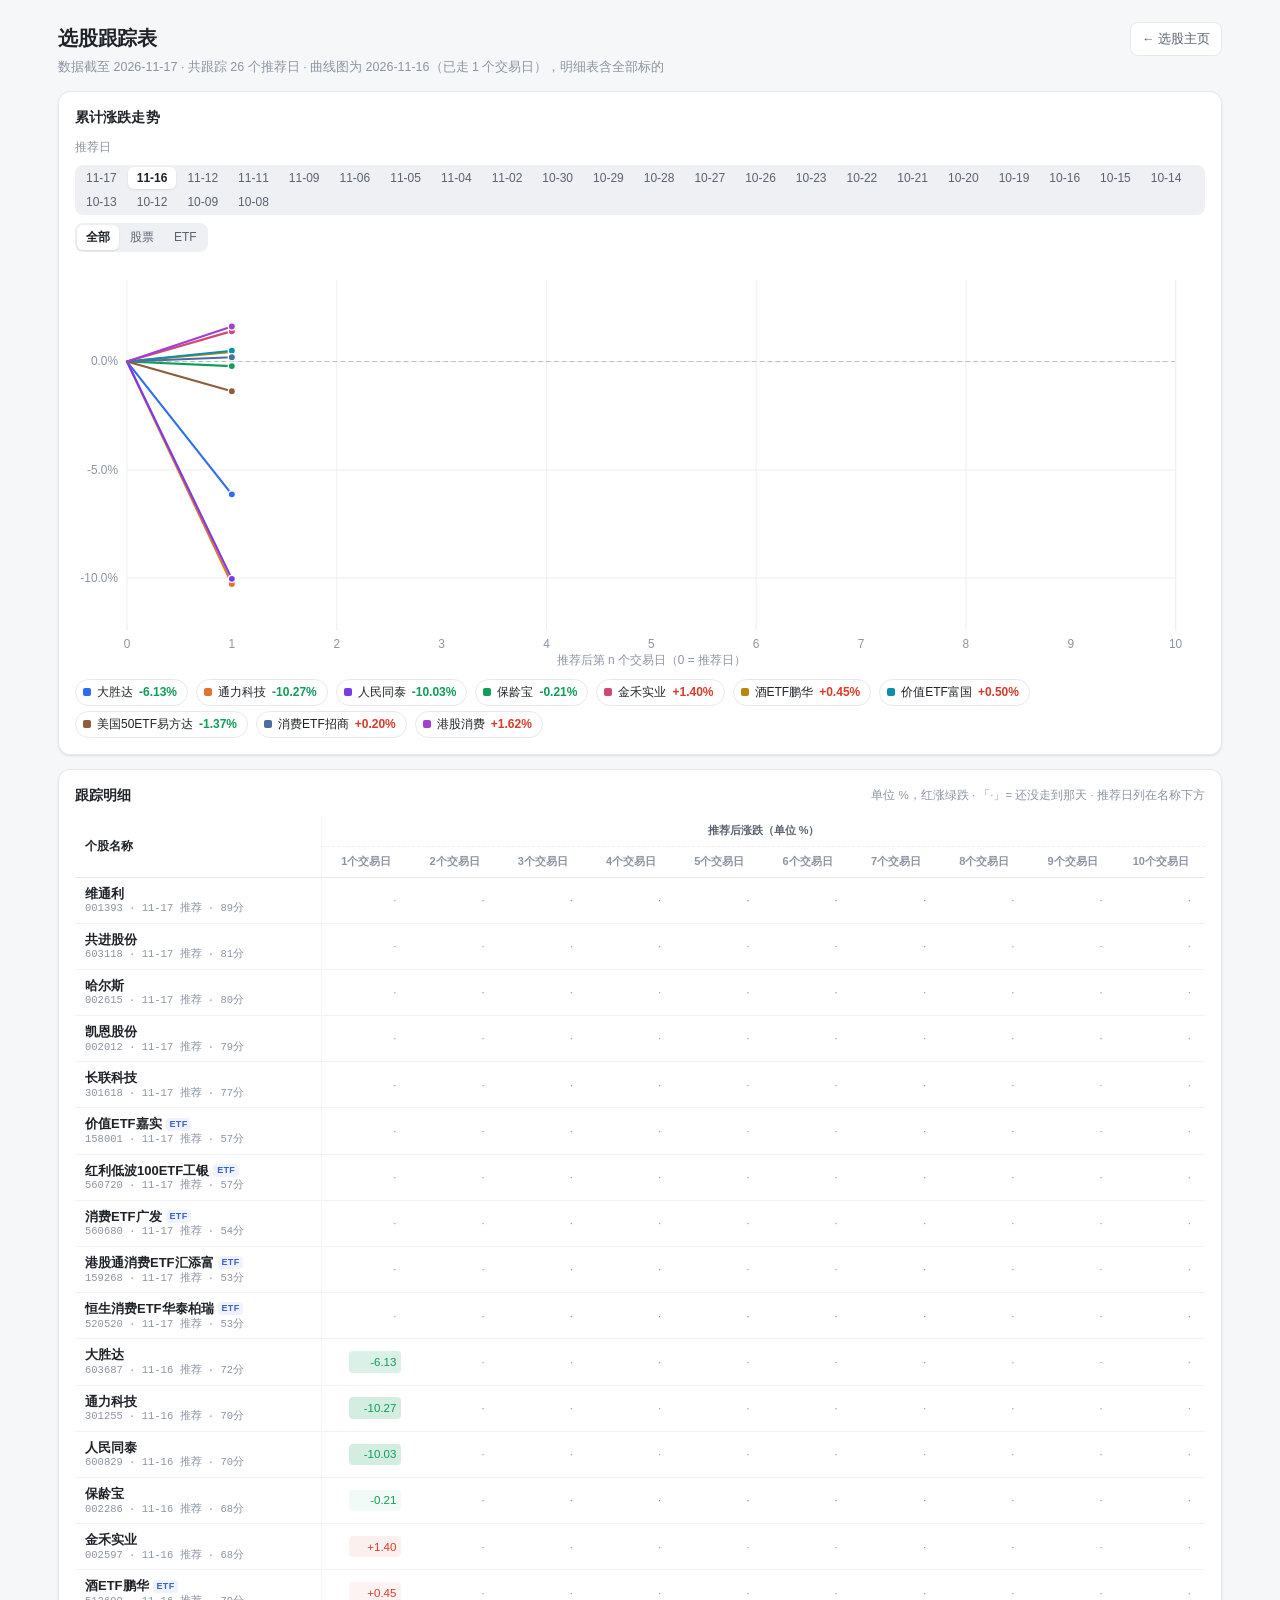
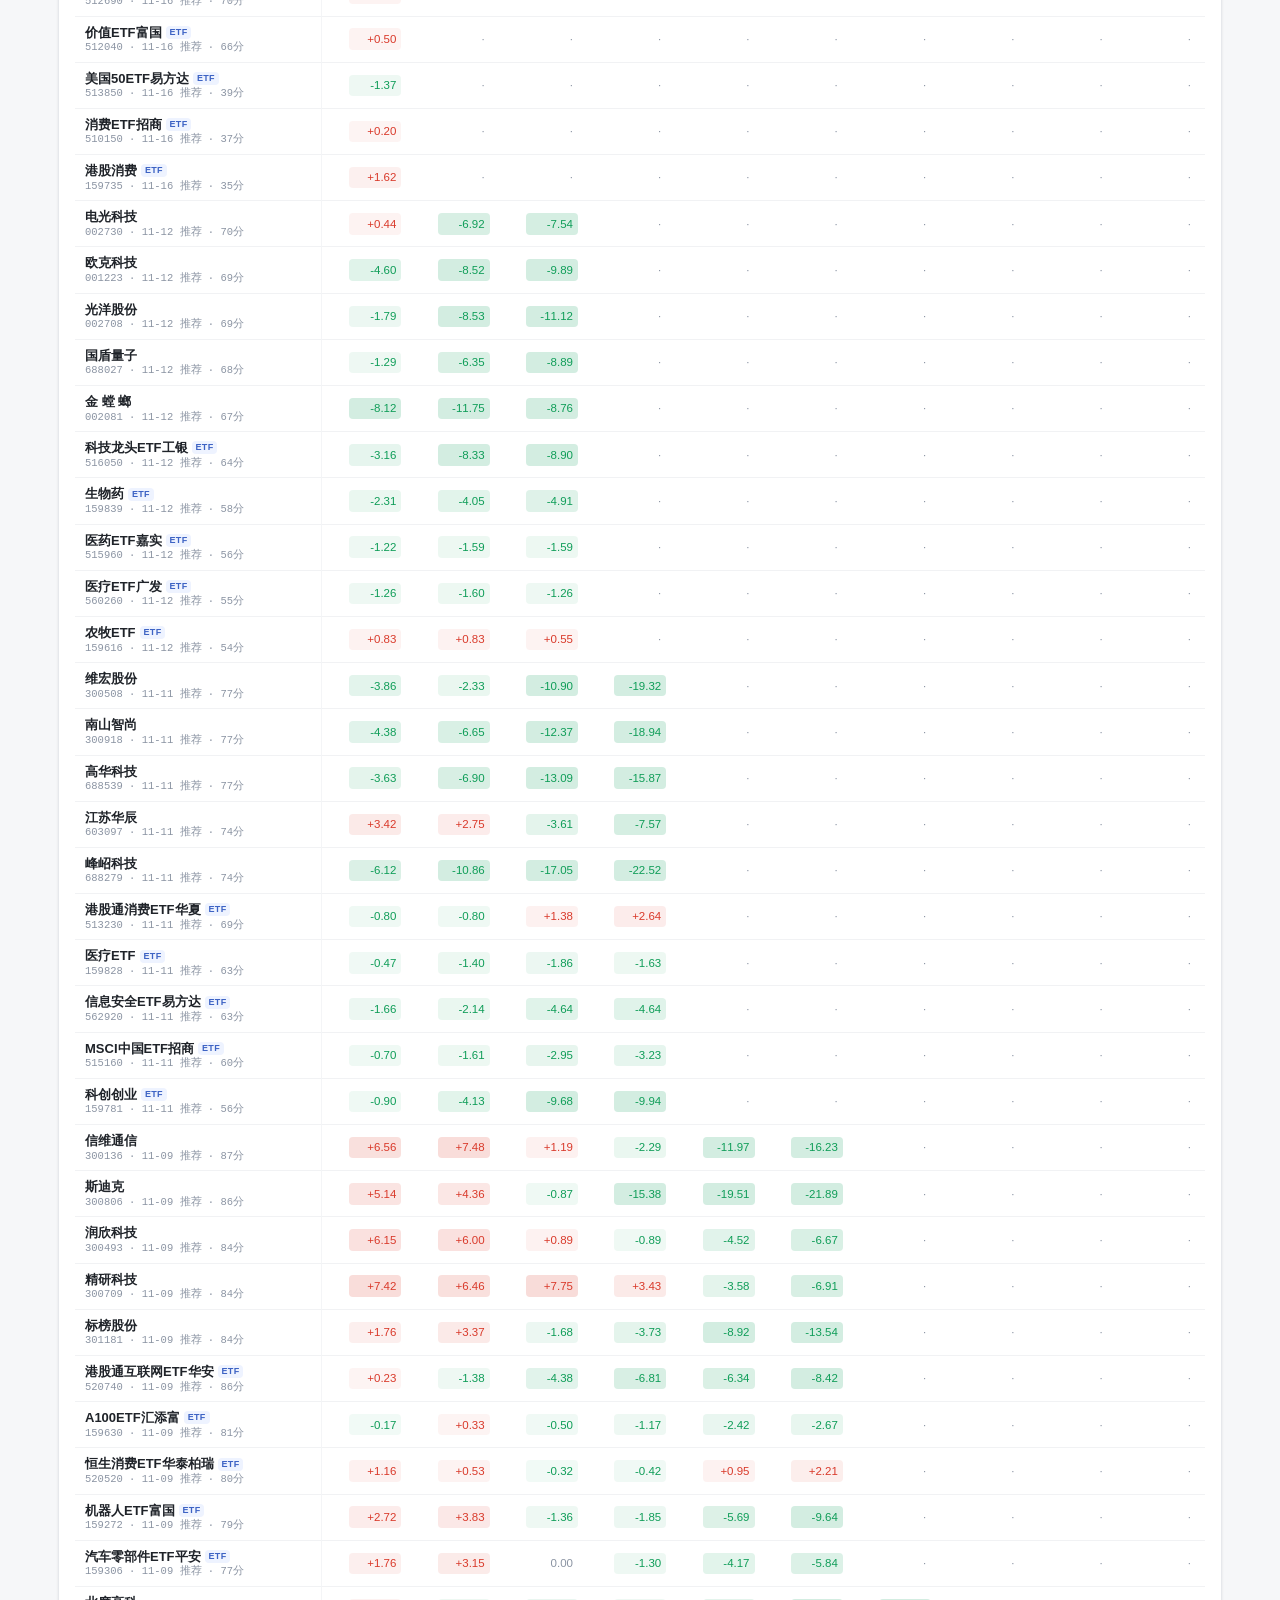
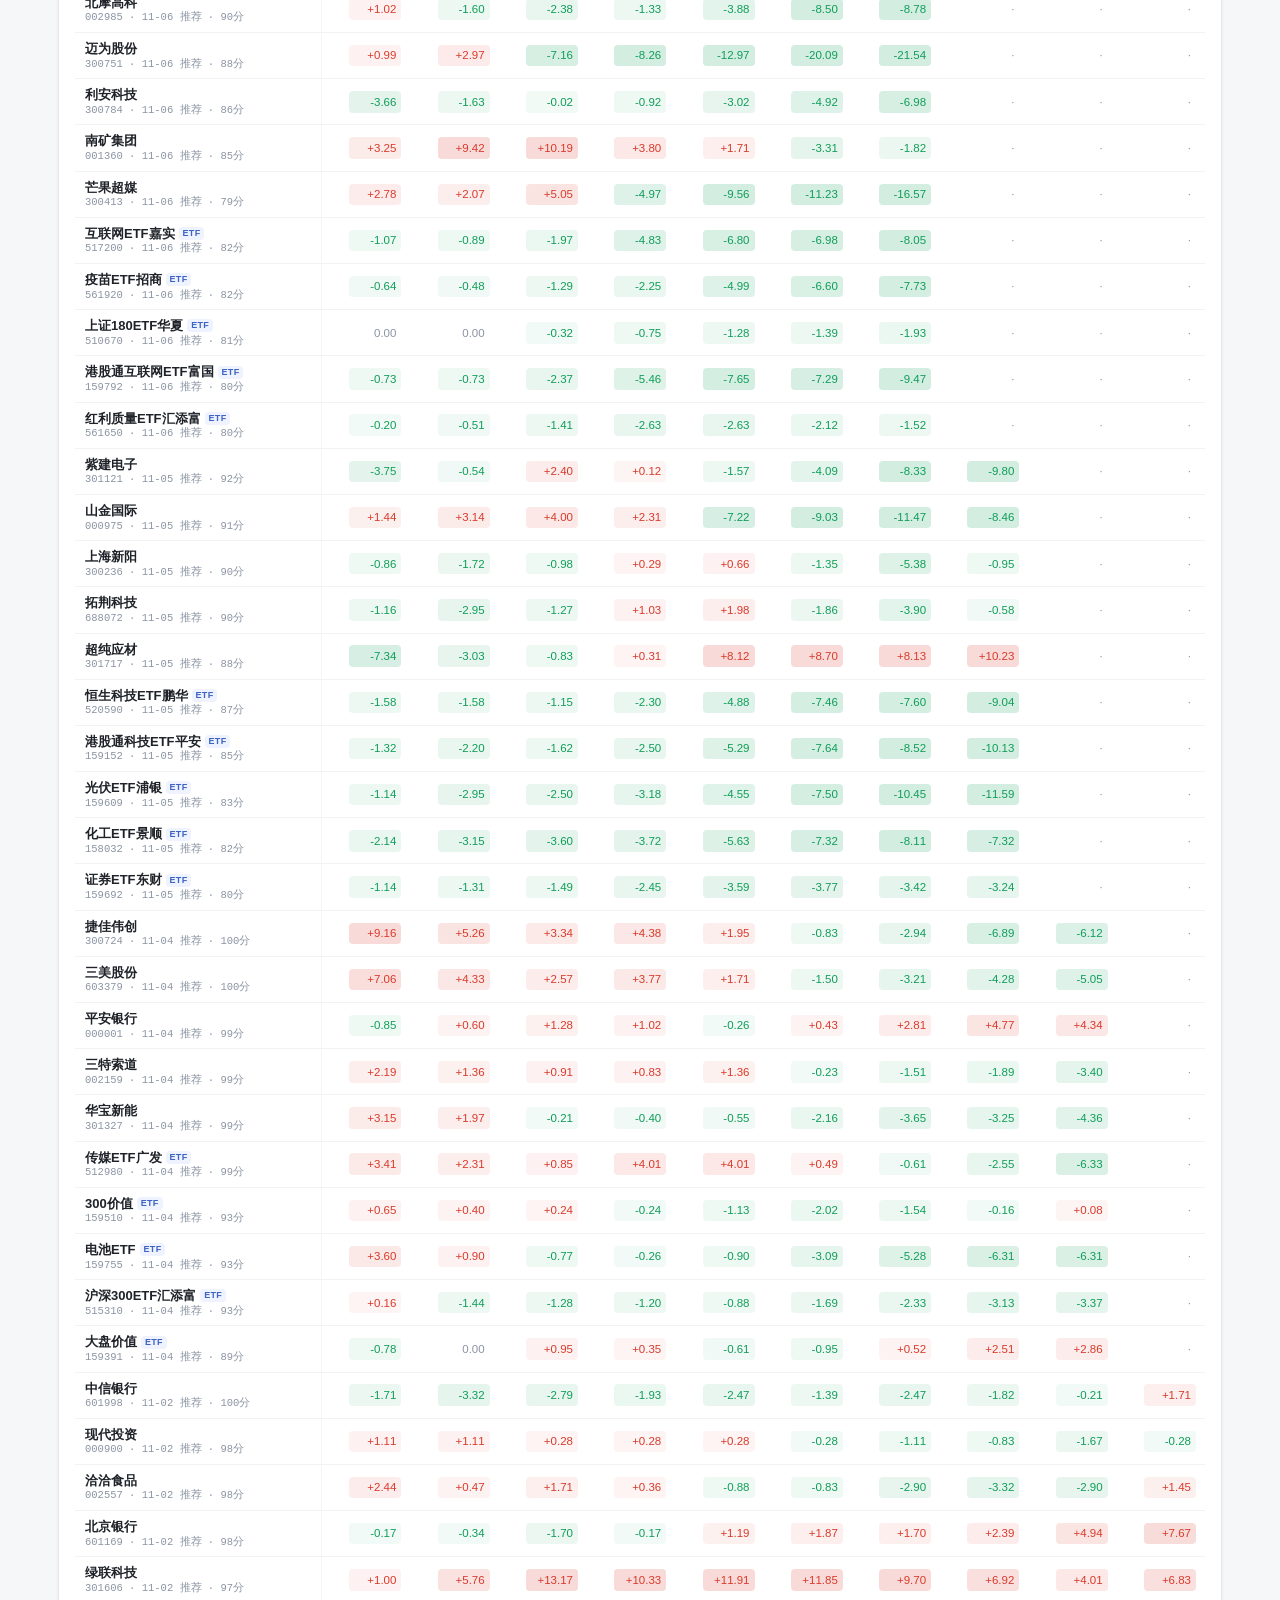
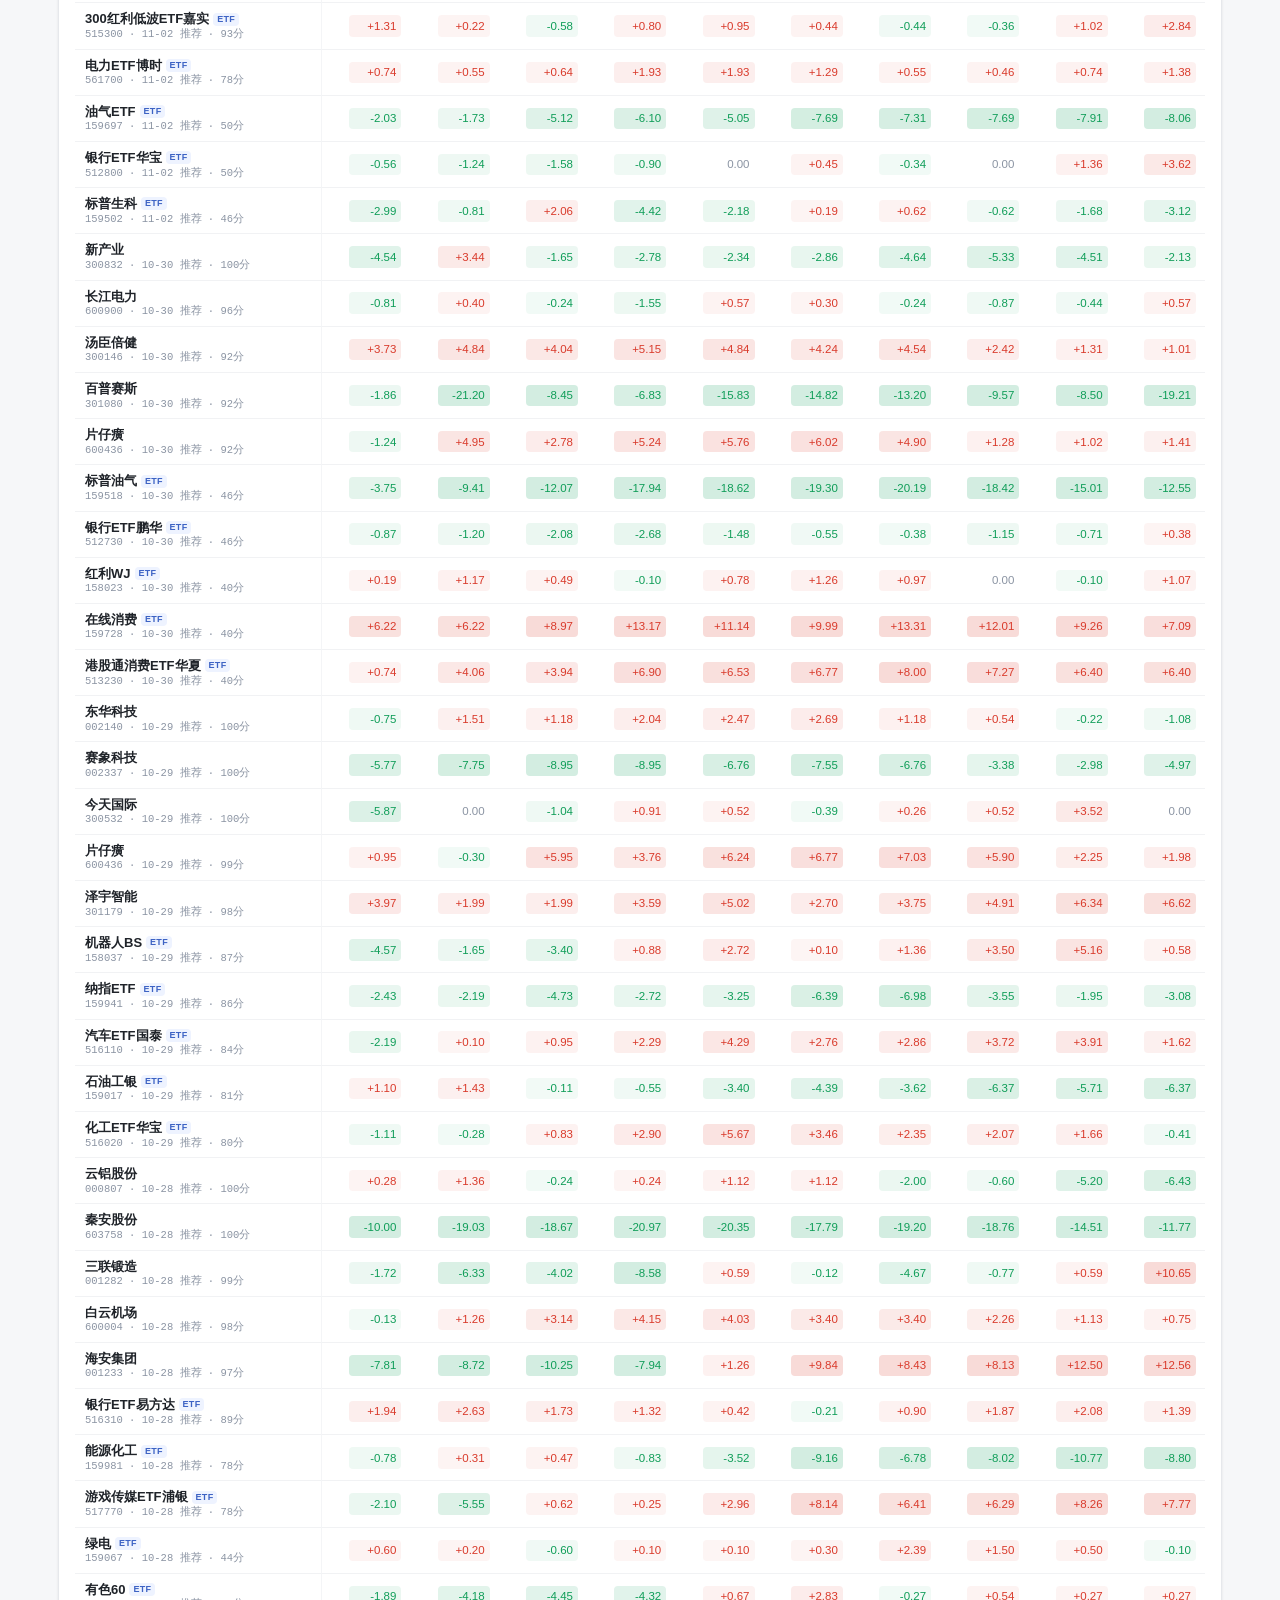
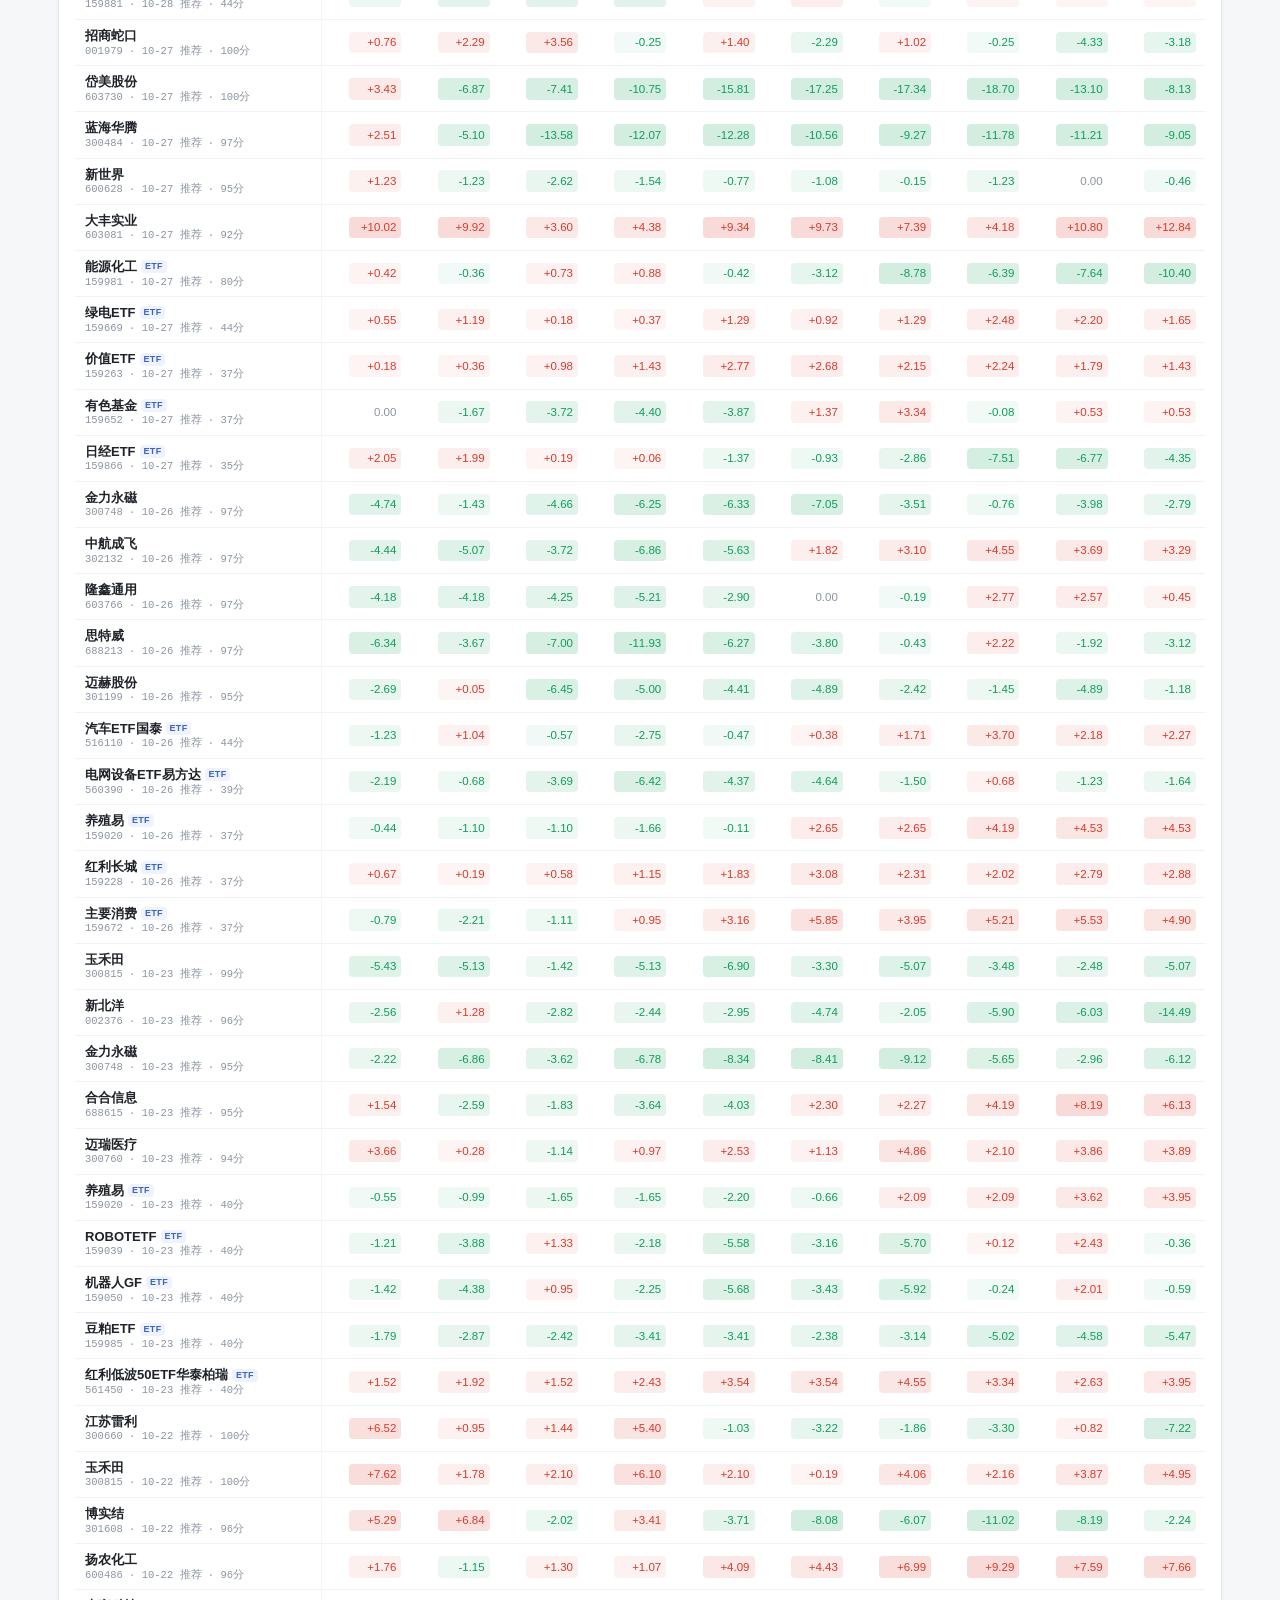
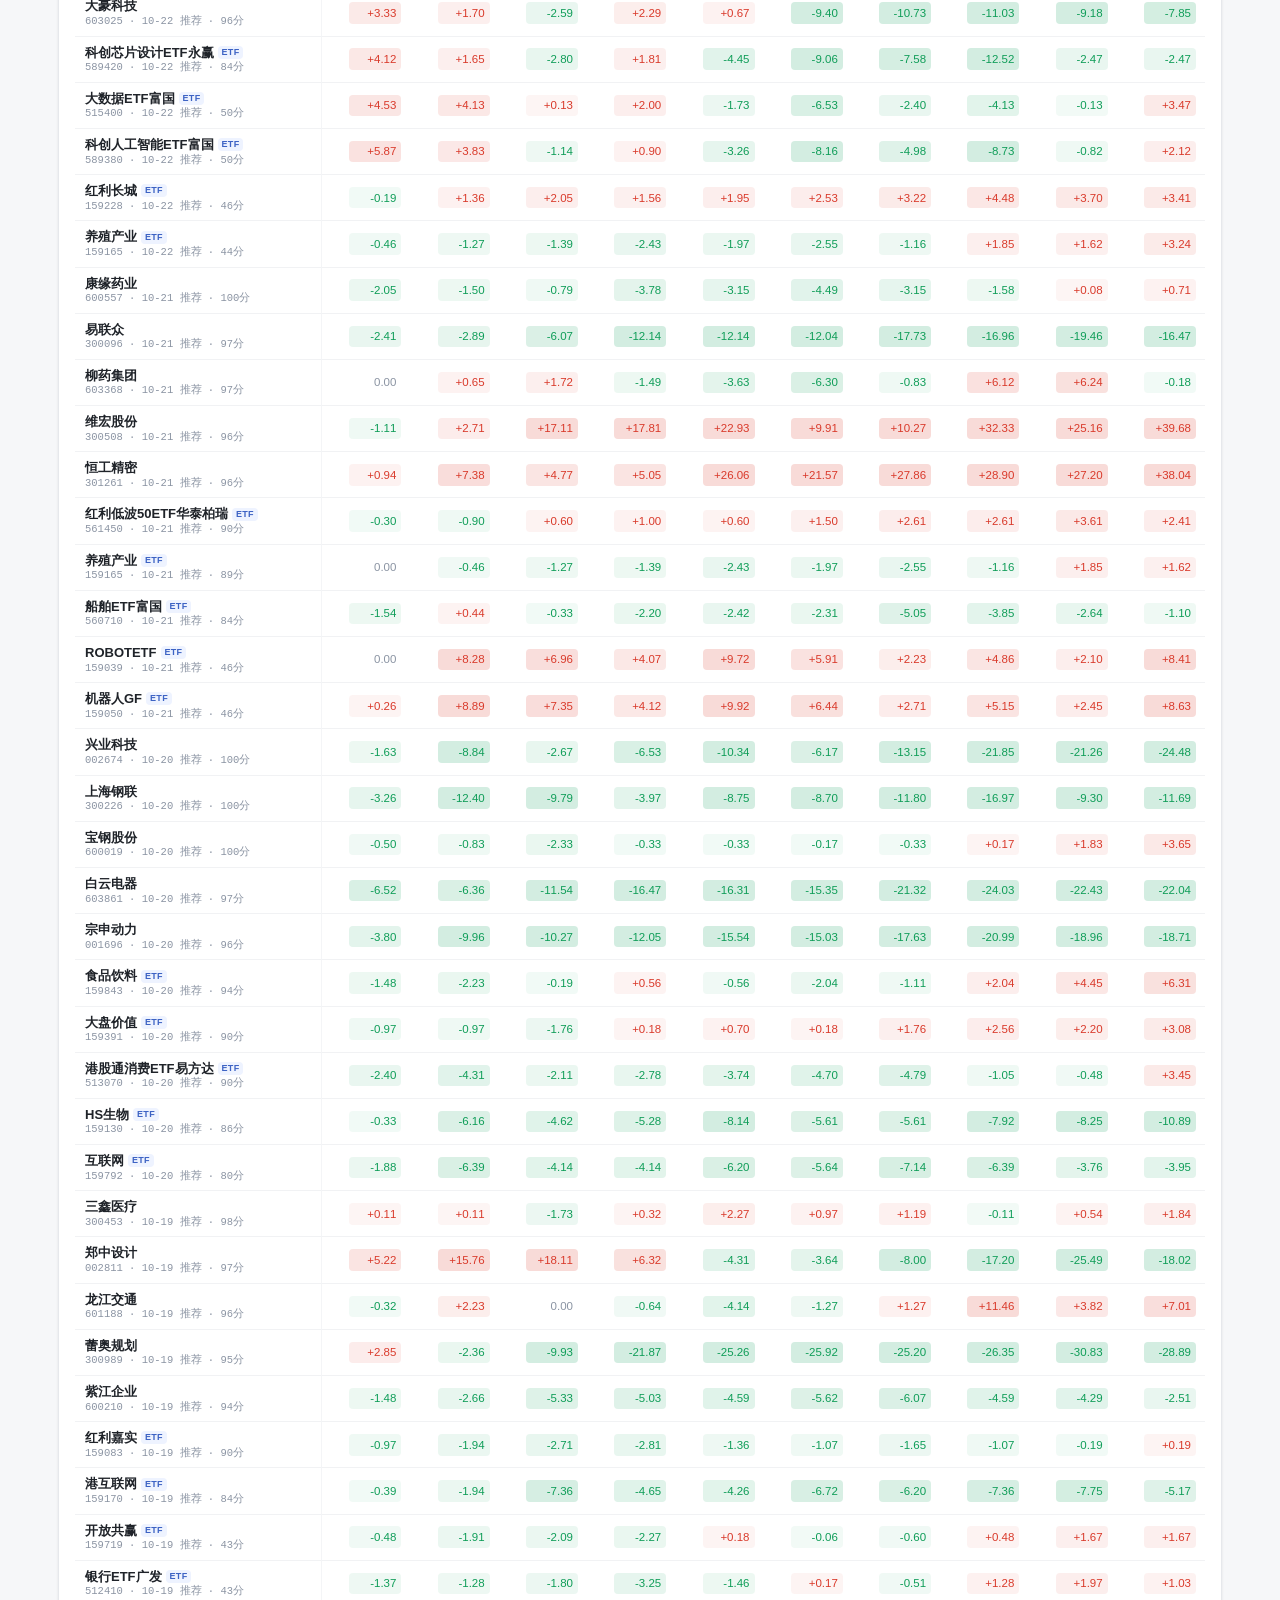
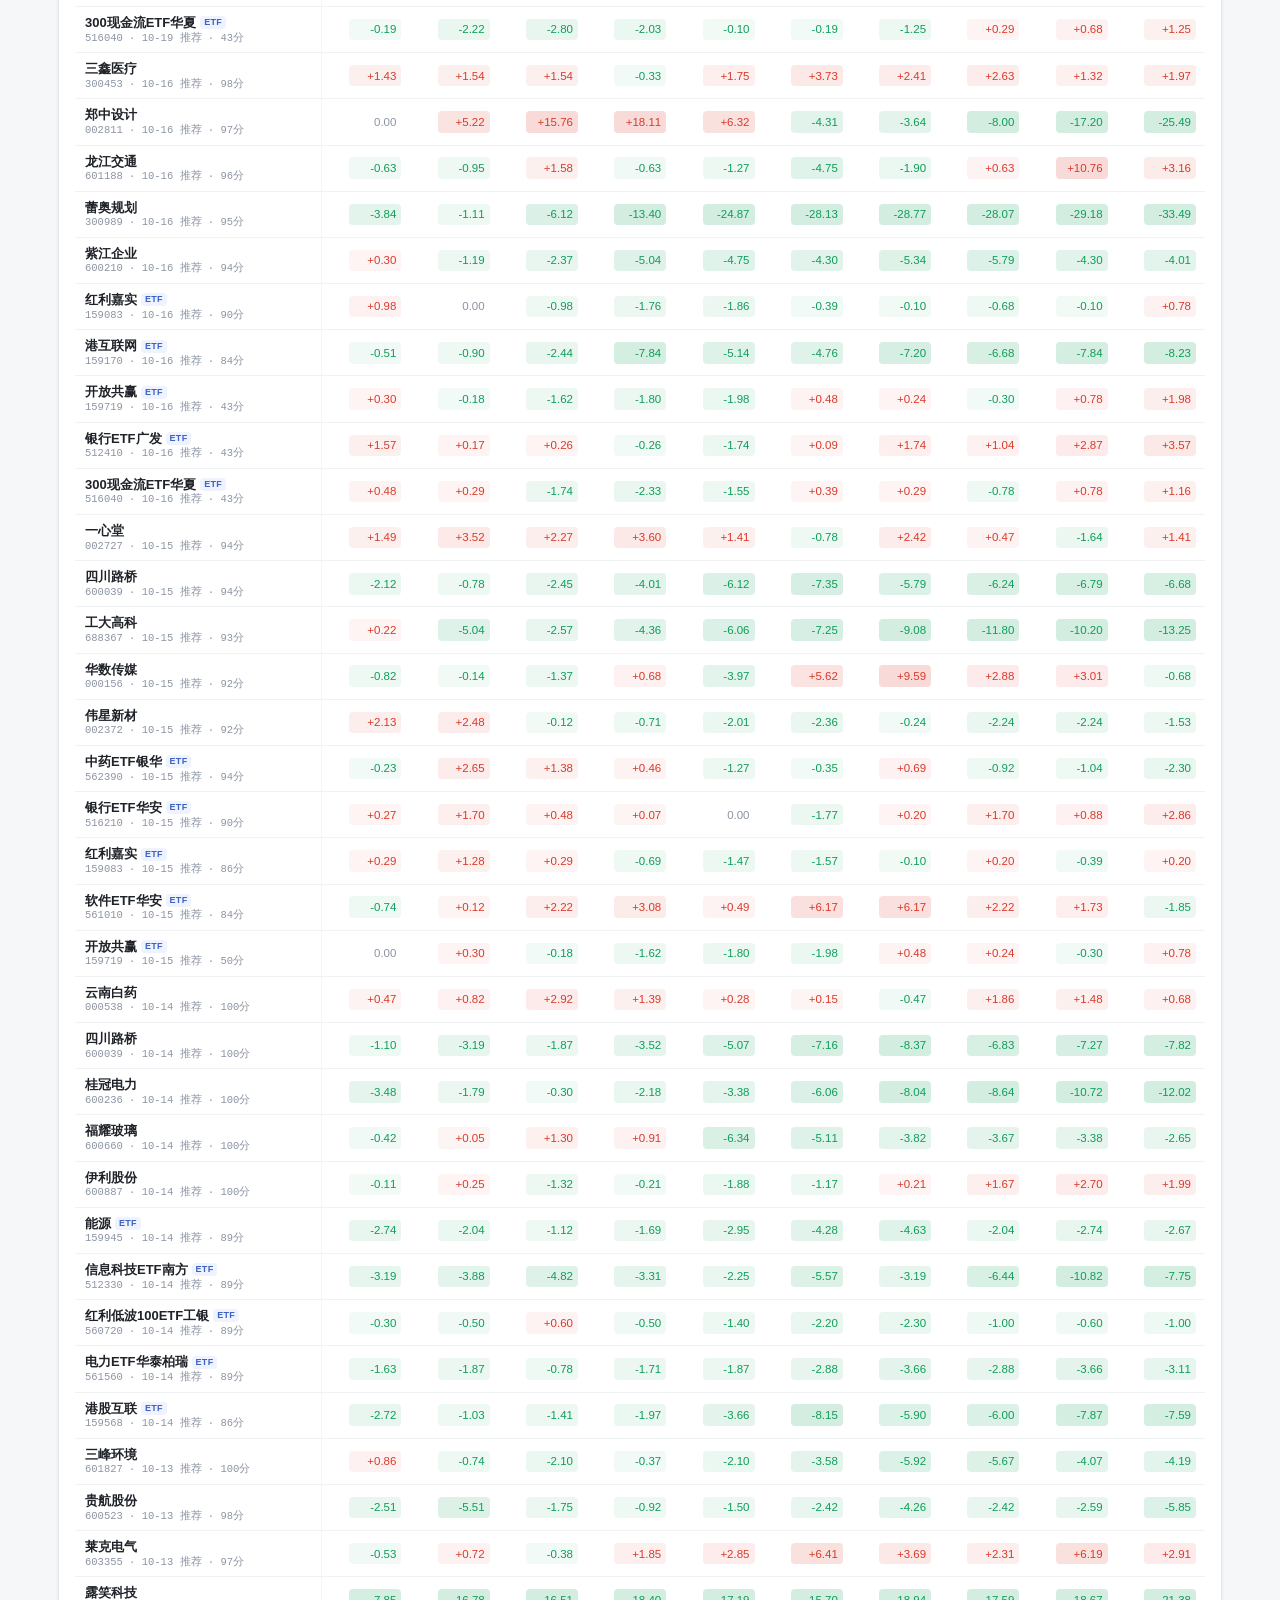
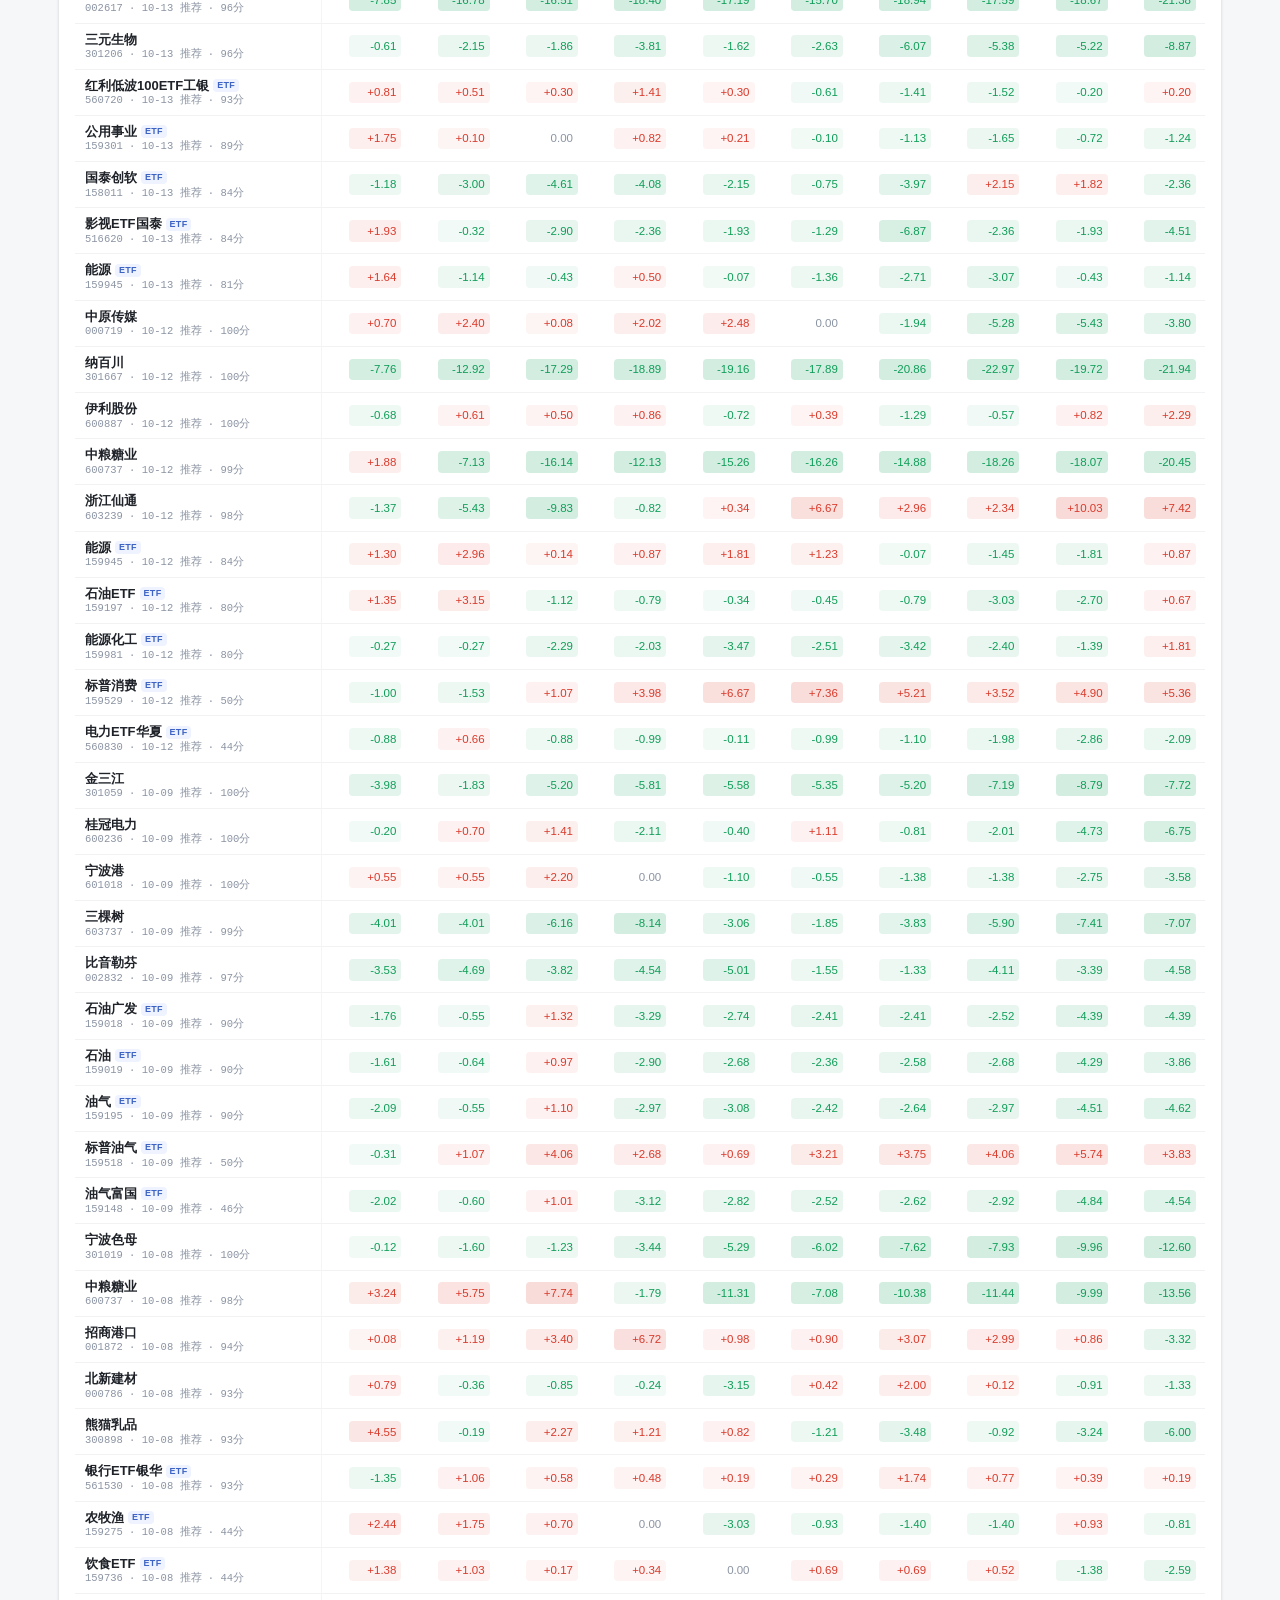
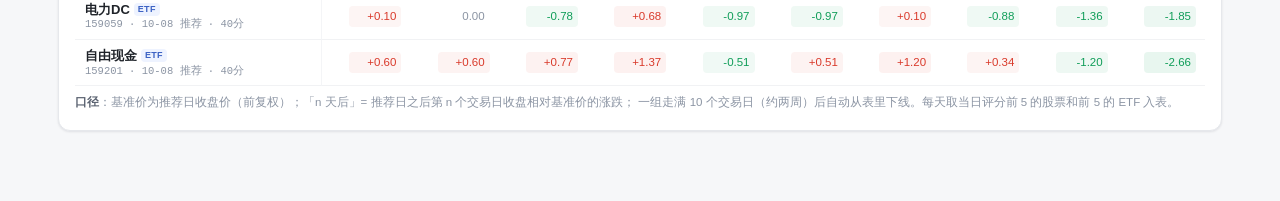
==== commit 7556ecac: "data: 更新 2026-11-18 盘后缠论买点筛选结果" ====
--- a/perf.html
+++ b/perf.html
@@ -151,7 +151,7 @@
 </div>
 
 <script>
-const DATA = {"dates":["2026-11-16","2026-11-12","2026-11-11","2026-11-09","2026-11-06","2026-11-05","2026-11-04","2026-11-02","2026-10-30","2026-10-29","2026-10-28","2026-10-27","2026-10-26","2026-10-23","2026-10-22","2026-10-21","2026-10-20","2026-10-19","2026-10-16","2026-10-15","2026-10-14","2026-10-13","2026-10-12","2026-10-09","2026-10-08"],"groups":{"2026-11-16":{"base_date":"2026-11-16","rows":[{"code":"603687","name":"大胜达","type":"stock","score":72,"tags":["30分3买","5分3买"],"base_price":null,"rets":{},"done_days":0,"error":"无日线"},{"code":"301255","name":"通力科技","type":"stock","score":70,"tags":["30分3买","5分3买"],"base_price":null,"rets":{},"done_days":0,"error":"无日线"},{"code":"600829","name":"人民同泰","type":"stock","score":70,"tags":["30分3买","5分3买"],"base_price":null,"rets":{},"done_days":0,"error":"无日线"},{"code":"002286","name":"保龄宝","type":"stock","score":68,"tags":["30分3买","5分3买"],"base_price":null,"rets":{},"done_days":0,"error":"无日线"},{"code":"002597","name":"金禾实业","type":"stock","score":68,"tags":["30分3买","5分3买"],"base_price":null,"rets":{},"done_days":0,"error":"无日线"},{"code":"512690","name":"酒ETF鹏华","type":"etf","score":70,"tags":["30分3买","5分3买"],"base_price":null,"rets":{},"done_days":0,"error":"无日线"},{"code":"512040","name":"价值ETF富国","type":"etf","score":66,"tags":["30分2买","5分3买"],"base_price":null,"rets":{},"done_days":0,"error":"无日线"},{"code":"513850","name":"美国50ETF易方达","type":"etf","score":39,"tags":["30分3买"],"base_price":null,"rets":{},"done_days":0,"error":"无日线"},{"code":"510150","name":"消费ETF招商","type":"etf","score":37,"tags":["30分3买"],"base_price":null,"rets":{},"done_days":0,"error":"无日线"},{"code":"159735","name":"港股消费","type":"etf","score":35,"tags":["5分3买"],"base_price":null,"rets":{},"done_days":0,"error":"无日线"}]},"2026-11-12":{"base_date":"2026-11-12","rows":[{"code":"002730","name":"电光科技","type":"stock","score":70,"tags":["30分3买","5分3买"],"base_price":null,"rets":{},"done_days":0,"error":"无日线"},{"code":"001223","name":"欧克科技","type":"stock","score":69,"tags":["30分3买","5分3买"],"base_price":null,"rets":{},"done_days":0,"error":"无日线"},{"code":"002708","name":"光洋股份","type":"stock","score":69,"tags":["30分3买","5分1买"],"base_price":null,"rets":{},"done_days":0,"error":"无日线"},{"code":"688027","name":"国盾量子","type":"stock","score":68,"tags":["30分3买","5分2买"],"base_price":null,"rets":{},"done_days":0,"error":"无日线"},{"code":"002081","name":"金 螳 螂","type":"stock","score":67,"tags":["30分3买","5分1买"],"base_price":null,"rets":{},"done_days":0,"error":"无日线"},{"code":"516050","name":"科技龙头ETF工银","type":"etf","score":64,"tags":["30分2买","5分3买"],"base_price":null,"rets":{},"done_days":0,"error":"无日线"},{"code":"159839","name":"生物药","type":"etf","score":58,"tags":["30分3买","5分2买"],"base_price":null,"rets":{},"done_days":0,"error":"无日线"},{"code":"515960","name":"医药ETF嘉实","type":"etf","score":56,"tags":["30分3买","5分1买"],"base_price":null,"rets":{},"done_days":0,"error":"无日线"},{"code":"560260","name":"医疗ETF广发","type":"etf","score":55,"tags":["30分3买","5分1买"],"base_price":null,"rets":{},"done_days":0,"error":"无日线"},{"code":"159616","name":"农牧ETF","type":"etf","score":54,"tags":["30分2买","5分1买"],"base_price":null,"rets":{},"done_days":0,"error":"无日线"}]},"2026-11-11":{"base_date":"2026-11-11","rows":[{"code":"300508","name":"维宏股份","type":"stock","score":77,"tags":["30分3买","5分3买"],"base_price":50.73,"rets":{"1":-3.86,"2":-2.33,"3":-10.9},"done_days":3},{"code":"300918","name":"南山智尚","type":"stock","score":77,"tags":["30分3买","5分3买"],"base_price":null,"rets":{},"done_days":0,"error":"无日线"},{"code":"688539","name":"高华科技","type":"stock","score":77,"tags":["30分3买","5分3买"],"base_price":null,"rets":{},"done_days":0,"error":"无日线"},{"code":"603097","name":"江苏华辰","type":"stock","score":74,"tags":["30分3买","5分3买"],"base_price":null,"rets":{},"done_days":0,"error":"无日线"},{"code":"688279","name":"峰岹科技","type":"stock","score":74,"tags":["30分3买","5分3买"],"base_price":null,"rets":{},"done_days":0,"error":"无日线"},{"code":"513230","name":"港股通消费ETF华夏","type":"etf","score":69,"tags":["30分3买","5分2买"],"base_price":0.871,"rets":{"1":-0.8,"2":-0.8,"3":1.38},"done_days":3},{"code":"159828","name":"医疗ETF","type":"etf","score":63,"tags":["30分3买","5分1买"],"base_price":null,"rets":{},"done_days":0,"error":"无日线"},{"code":"562920","name":"信息安全ETF易方达","type":"etf","score":63,"tags":["30分3买","5分1买"],"base_price":null,"rets":{},"done_days":0,"error":"无日线"},{"code":"515160","name":"MSCI中国ETF招商","type":"etf","score":60,"tags":["30分2买","5分3买"],"base_price":null,"rets":{},"done_days":0,"error":"无日线"},{"code":"159781","name":"科创创业","type":"etf","score":56,"tags":["30分2买","5分3买"],"base_price":null,"rets":{},"done_days":0,"error":"无日线"}]},"2026-11-09":{"base_date":"2026-11-09","rows":[{"code":"300136","name":"信维通信","type":"stock","score":87,"tags":["30分2买","5分3买"],"base_price":null,"rets":{},"done_days":0,"error":"无日线"},{"code":"300806","name":"斯迪克","type":"stock","score":86,"tags":["30分3买","5分3买"],"base_price":null,"rets":{},"done_days":0,"error":"无日线"},{"code":"300493","name":"润欣科技","type":"stock","score":84,"tags":["30分3买","5分1买"],"base_price":null,"rets":{},"done_days":0,"error":"无日线"},{"code":"300709","name":"精研科技","type":"stock","score":84,"tags":["30分3买","5分2买"],"base_price":null,"rets":{},"done_days":0,"error":"无日线"},{"code":"301181","name":"标榜股份","type":"stock","score":84,"tags":["30分2买","5分3买"],"base_price":null,"rets":{},"done_days":0,"error":"无日线"},{"code":"520740","name":"港股通互联网ETF华安","type":"etf","score":86,"tags":["30分3买","5分1买"],"base_price":null,"rets":{},"done_days":0,"error":"无日线"},{"code":"159630","name":"A100ETF汇添富","type":"etf","score":81,"tags":["30分3买","5分3买"],"base_price":null,"rets":{},"done_days":0,"error":"无日线"},{"code":"520520","name":"恒生消费ETF华泰柏瑞","type":"etf","score":80,"tags":["30分3买","5分1买"],"base_price":null,"rets":{},"done_days":0,"error":"无日线"},{"code":"159272","name":"机器人ETF富国","type":"etf","score":79,"tags":["30分2买","5分2买"],"base_price":null,"rets":{},"done_days":0,"error":"无日线"},{"code":"159306","name":"汽车零部件ETF平安","type":"etf","score":77,"tags":["30分2买","5分2买"],"base_price":null,"rets":{},"done_days":0,"error":"无日线"}]},"2026-11-06":{"base_date":"2026-11-06","rows":[{"code":"002985","name":"北摩高科","type":"stock","score":90,"tags":["30分3买","5分2买"],"base_price":null,"rets":{},"done_days":0,"error":"无日线"},{"code":"300751","name":"迈为股份","type":"stock","score":88,"tags":["30分3买","5分1买"],"base_price":null,"rets":{},"done_days":0,"error":"无日线"},{"code":"300784","name":"利安科技","type":"stock","score":86,"tags":["30分3买","5分3买"],"base_price":null,"rets":{},"done_days":0,"error":"无日线"},{"code":"001360","name":"南矿集团","type":"stock","score":85,"tags":["30分3买","5分3买"],"base_price":null,"rets":{},"done_days":0,"error":"无日线"},{"code":"300413","name":"芒果超媒","type":"stock","score":79,"tags":["30分3买","5分3买"],"base_price":null,"rets":{},"done_days":0,"error":"无日线"},{"code":"517200","name":"互联网ETF嘉实","type":"etf","score":82,"tags":["30分3买","5分1买"],"base_price":null,"rets":{},"done_days":0,"error":"无日线"},{"code":"561920","name":"疫苗ETF招商","type":"etf","score":82,"tags":["30分3买","5分3买"],"base_price":null,"rets":{},"done_days":0,"error":"无日线"},{"code":"510670","name":"上证180ETF华夏","type":"etf","score":81,"tags":["30分3买","5分2买"],"base_price":null,"rets":{},"done_days":0,"error":"无日线"},{"code":"159792","name":"港股通互联网ETF富国","type":"etf","score":80,"tags":["30分3买","5分3买"],"base_price":0.549,"rets":{"1":-0.73,"2":-0.73,"3":-2.37,"4":-5.46,"5":-7.65,"6":-7.29},"done_days":6},{"code":"561650","name":"红利质量ETF汇添富","type":"etf","score":80,"tags":["30分3买","5分3买"],"base_price":null,"rets":{},"done_days":0,"error":"无日线"}]},"2026-11-05":{"base_date":"2026-11-05","rows":[{"code":"301121","name":"紫建电子","type":"stock","score":92,"tags":["30分3买","5分1买"],"base_price":40.8,"rets":{"1":-3.75,"2":-0.54,"3":2.4,"4":0.12,"5":-1.57,"6":-4.09,"7":-8.33},"done_days":7},{"code":"000975","name":"山金国际","type":"stock","score":91,"tags":["30分2买","5分3买"],"base_price":24.24,"rets":{"1":1.44,"2":3.14,"3":4.0,"4":2.31,"5":-7.22,"6":-9.03,"7":-11.47},"done_days":7},{"code":"300236","name":"上海新阳","type":"stock","score":90,"tags":["30分3买","5分3买"],"base_price":76.83,"rets":{"1":-0.86,"2":-1.72,"3":-0.98,"4":0.29,"5":0.66,"6":-1.35,"7":-5.38},"done_days":7},{"code":"688072","name":"拓荆科技","type":"stock","score":90,"tags":["30分3买","5分2买"],"base_price":502.84,"rets":{"1":-1.16,"2":-2.95,"3":-1.27,"4":1.03,"5":1.98,"6":-1.86,"7":-3.9},"done_days":7},{"code":"301717","name":"超纯应材","type":"stock","score":88,"tags":["30分3买","5分3买"],"base_price":284.86,"rets":{"1":-7.34,"2":-3.03,"3":-0.83,"4":0.31,"5":8.12,"6":8.7,"7":8.13},"done_days":7},{"code":"520590","name":"恒生科技ETF鹏华","type":"etf","score":87,"tags":["30分2买","5分3买"],"base_price":0.697,"rets":{"1":-1.58,"2":-1.58,"3":-1.15,"4":-2.3,"5":-4.88,"6":-7.46,"7":-7.6},"done_days":7},{"code":"159152","name":"港股通科技ETF平安","type":"etf","score":85,"tags":["30分2买","5分3买"],"base_price":null,"rets":{},"done_days":0,"error":"无日线"},{"code":"159609","name":"光伏ETF浦银","type":"etf","score":83,"tags":["30分2买","5分3买"],"base_price":0.44,"rets":{"1":-1.14,"2":-2.95,"3":-2.5,"4":-3.18,"5":-4.55,"6":-7.5,"7":-10.45},"done_days":7},{"code":"158032","name":"化工ETF景顺","type":"etf","score":82,"tags":["30分2买","5分3买"],"base_price":null,"rets":{},"done_days":0,"error":"无日线"},{"code":"159692","name":"证券ETF东财","type":"etf","score":80,"tags":["30分3买","5分3买"],"base_price":null,"rets":{},"done_days":0,"error":"无日线"}]},"2026-11-04":{"base_date":"2026-11-04","rows":[{"code":"300724","name":"捷佳伟创","type":"stock","score":100,"tags":["30分3买","5分3买"],"base_price":56.86,"rets":{"1":9.16,"2":5.26,"3":3.34,"4":4.38,"5":1.95,"6":-0.83,"7":-2.94,"8":-6.89},"done_days":8},{"code":"603379","name":"三美股份","type":"stock","score":100,"tags":["30分3买","5分3买"],"base_price":48.55,"rets":{"1":7.06,"2":4.33,"3":2.57,"4":3.77,"5":1.71,"6":-1.5,"7":-3.21,"8":-4.28},"done_days":8},{"code":"000001","name":"平安银行","type":"stock","score":99,"tags":["30分3买","5分2买"],"base_price":11.74,"rets":{"1":-0.85,"2":0.6,"3":1.28,"4":1.02,"5":-0.26,"6":0.43,"7":2.81,"8":4.77},"done_days":8},{"code":"002159","name":"三特索道","type":"stock","score":99,"tags":["30分3买","5分2买"],"base_price":13.22,"rets":{"1":2.19,"2":1.36,"3":0.91,"4":0.83,"5":1.36,"6":-0.23,"7":-1.51,"8":-1.89},"done_days":8},{"code":"301327","name":"华宝新能","type":"stock","score":99,"tags":["30分3买","5分3买"],"base_price":42.17,"rets":{"1":3.15,"2":1.97,"3":-0.21,"4":-0.4,"5":-0.55,"6":-2.16,"7":-3.65,"8":-3.25},"done_days":8},{"code":"512980","name":"传媒ETF广发","type":"etf","score":99,"tags":["30分3买","5分3买"],"base_price":0.822,"rets":{"1":3.41,"2":2.31,"3":0.85,"4":4.01,"5":4.01,"6":0.49,"7":-0.61,"8":-2.55},"done_days":8},{"code":"159510","name":"300价值","type":"etf","score":93,"tags":["30分2买","5分3买"],"base_price":1.237,"rets":{"1":0.65,"2":0.4,"3":0.24,"4":-0.24,"5":-1.13,"6":-2.02,"7":-1.54,"8":-0.16},"done_days":8},{"code":"159755","name":"电池ETF","type":"etf","score":93,"tags":["30分2买","5分3买"],"base_price":0.777,"rets":{"1":3.6,"2":0.9,"3":-0.77,"4":-0.26,"5":-0.9,"6":-3.09,"7":-5.28,"8":-6.31},"done_days":8},{"code":"515310","name":"沪深300ETF汇添富","type":"etf","score":93,"tags":["30分2买","5分3买"],"base_price":1.246,"rets":{"1":0.16,"2":-1.44,"3":-1.28,"4":-1.2,"5":-0.88,"6":-1.69,"7":-2.33,"8":-3.13},"done_days":8},{"code":"159391","name":"大盘价值","type":"etf","score":89,"tags":["30分3买","5分3买"],"base_price":1.154,"rets":{"1":-0.78,"2":0.0,"3":0.95,"4":0.35,"5":-0.61,"6":-0.95,"7":0.52,"8":2.51},"done_days":8}]},"2026-11-02":{"base_date":"2026-11-02","rows":[{"code":"601998","name":"中信银行","type":"stock","score":100,"tags":["30分3买","5分3买"],"base_price":9.33,"rets":{"1":-1.71,"2":-3.32,"3":-2.79,"4":-1.93,"5":-2.47,"6":-1.39,"7":-2.47,"8":-1.82,"9":-0.21,"10":1.71},"done_days":10},{"code":"000900","name":"现代投资","type":"stock","score":98,"tags":["30分2买","5分3买"],"base_price":3.6,"rets":{"1":1.11,"2":1.11,"3":0.28,"4":0.28,"5":0.28,"6":-0.28,"7":-1.11,"8":-0.83,"9":-1.67,"10":-0.28},"done_days":10},{"code":"002557","name":"洽洽食品","type":"stock","score":98,"tags":["30分2买","5分3买"],"base_price":19.28,"rets":{"1":2.44,"2":0.47,"3":1.71,"4":0.36,"5":-0.88,"6":-0.83,"7":-2.9,"8":-3.32,"9":-2.9,"10":1.45},"done_days":10},{"code":"601169","name":"北京银行","type":"stock","score":98,"tags":["30分2买","5分3买"],"base_price":5.87,"rets":{"1":-0.17,"2":-0.34,"3":-1.7,"4":-0.17,"5":1.19,"6":1.87,"7":1.7,"8":2.39,"9":4.94,"10":7.67},"done_days":10},{"code":"301606","name":"绿联科技","type":"stock","score":97,"tags":["30分3买","5分3买"],"base_price":53.17,"rets":{"1":1.0,"2":5.76,"3":13.17,"4":10.33,"5":11.91,"6":11.85,"7":9.7,"8":6.92,"9":4.01,"10":6.83},"done_days":10},{"code":"515300","name":"300红利低波ETF嘉实","type":"etf","score":93,"tags":["30分2买","5分3买"],"base_price":1.373,"rets":{"1":1.31,"2":0.22,"3":-0.58,"4":0.8,"5":0.95,"6":0.44,"7":-0.44,"8":-0.36,"9":1.02,"10":2.84},"done_days":10},{"code":"561700","name":"电力ETF博时","type":"etf","score":78,"tags":["30分2买","5分1买"],"base_price":1.088,"rets":{"1":0.74,"2":0.55,"3":0.64,"4":1.93,"5":1.93,"6":1.29,"7":0.55,"8":0.46,"9":0.74,"10":1.38},"done_days":10},{"code":"159697","name":"油气ETF","type":"etf","score":50,"tags":["30分3买"],"base_price":1.327,"rets":{"1":-2.03,"2":-1.73,"3":-5.12,"4":-6.1,"5":-5.05,"6":-7.69,"7":-7.31,"8":-7.69,"9":-7.91,"10":-8.06},"done_days":10},{"code":"512800","name":"银行ETF华宝","type":"etf","score":50,"tags":["30分3买"],"base_price":0.885,"rets":{"1":-0.56,"2":-1.24,"3":-1.58,"4":-0.9,"5":0.0,"6":0.45,"7":-0.34,"8":0.0,"9":1.36,"10":3.62},"done_days":10},{"code":"159502","name":"标普生科","type":"etf","score":46,"tags":["30分3买"],"base_price":1.605,"rets":{"1":-2.99,"2":-0.81,"3":2.06,"4":-4.42,"5":-2.18,"6":0.19,"7":0.62,"8":-0.62,"9":-1.68,"10":-3.12},"done_days":10}]},"2026-10-30":{"base_date":"2026-10-30","rows":[{"code":"300832","name":"新产业","type":"stock","score":100,"tags":["30分3买","5分3买"],"base_price":61.87,"rets":{"1":-4.54,"2":3.44,"3":-1.65,"4":-2.78,"5":-2.34,"6":-2.86,"7":-4.64,"8":-5.33,"9":-4.51,"10":-2.13},"done_days":10},{"code":"600900","name":"长江电力","type":"stock","score":96,"tags":["30分3买","5分1买"],"base_price":29.74,"rets":{"1":-0.81,"2":0.4,"3":-0.24,"4":-1.55,"5":0.57,"6":0.3,"7":-0.24,"8":-0.87,"9":-0.44,"10":0.57},"done_days":10},{"code":"300146","name":"汤臣倍健","type":"stock","score":92,"tags":["30分3买","5分1买"],"base_price":9.91,"rets":{"1":3.73,"2":4.84,"3":4.04,"4":5.15,"5":4.84,"6":4.24,"7":4.54,"8":2.42,"9":1.31,"10":1.01},"done_days":10},{"code":"301080","name":"百普赛斯","type":"stock","score":92,"tags":["30分3买","5分3买"],"base_price":103.5,"rets":{"1":-1.86,"2":-21.2,"3":-8.45,"4":-6.83,"5":-15.83,"6":-14.82,"7":-13.2,"8":-9.57,"9":-8.5,"10":-19.21},"done_days":10},{"code":"600436","name":"片仔癀","type":"stock","score":92,"tags":["30分3买","5分2买"],"base_price":128.59,"rets":{"1":-1.24,"2":4.95,"3":2.78,"4":5.24,"5":5.76,"6":6.02,"7":4.9,"8":1.28,"9":1.02,"10":1.41},"done_days":10},{"code":"159518","name":"标普油气","type":"etf","score":46,"tags":["30分3买"],"base_price":1.466,"rets":{"1":-3.75,"2":-9.41,"3":-12.07,"4":-17.94,"5":-18.62,"6":-19.3,"7":-20.19,"8":-18.42,"9":-15.01,"10":-12.55},"done_days":10},{"code":"512730","name":"银行ETF鹏华","type":"etf","score":46,"tags":["30分3买"],"base_price":1.83,"rets":{"1":-0.87,"2":-1.2,"3":-2.08,"4":-2.68,"5":-1.48,"6":-0.55,"7":-0.38,"8":-1.15,"9":-0.71,"10":0.38},"done_days":10},{"code":"158023","name":"红利WJ","type":"etf","score":40,"tags":["5分3买"],"base_price":1.029,"rets":{"1":0.19,"2":1.17,"3":0.49,"4":-0.1,"5":0.78,"6":1.26,"7":0.97,"8":0.0,"9":-0.1,"10":1.07},"done_days":10},{"code":"159728","name":"在线消费","type":"etf","score":40,"tags":["30分2买"],"base_price":0.691,"rets":{"1":6.22,"2":6.22,"3":8.97,"4":13.17,"5":11.14,"6":9.99,"7":13.31,"8":12.01,"9":9.26,"10":7.09},"done_days":10},{"code":"513230","name":"港股通消费ETF华夏","type":"etf","score":40,"tags":["5分3买"],"base_price":0.812,"rets":{"1":0.74,"2":4.06,"3":3.94,"4":6.9,"5":6.53,"6":6.77,"7":8.0,"8":7.27,"9":6.4,"10":6.4},"done_days":10}]},"2026-10-29":{"base_date":"2026-10-29","rows":[{"code":"002140","name":"东华科技","type":"stock","score":100,"tags":["30分3买","5分3买"],"base_price":9.3,"rets":{"1":-0.75,"2":1.51,"3":1.18,"4":2.04,"5":2.47,"6":2.69,"7":1.18,"8":0.54,"9":-0.22,"10":-1.08},"done_days":10},{"code":"002337","name":"赛象科技","type":"stock","score":100,"tags":["30分3买","5分3买"],"base_price":5.03,"rets":{"1":-5.77,"2":-7.75,"3":-8.95,"4":-8.95,"5":-6.76,"6":-7.55,"7":-6.76,"8":-3.38,"9":-2.98,"10":-4.97},"done_days":10},{"code":"300532","name":"今天国际","type":"stock","score":100,"tags":["30分3买","5分3买"],"base_price":7.67,"rets":{"1":-5.87,"2":0.0,"3":-1.04,"4":0.91,"5":0.52,"6":-0.39,"7":0.26,"8":0.52,"9":3.52,"10":0.0},"done_days":10},{"code":"600436","name":"片仔癀","type":"stock","score":99,"tags":["30分3买","5分2买"],"base_price":127.38,"rets":{"1":0.95,"2":-0.3,"3":5.95,"4":3.76,"5":6.24,"6":6.77,"7":7.03,"8":5.9,"9":2.25,"10":1.98},"done_days":10},{"code":"301179","name":"泽宇智能","type":"stock","score":98,"tags":["30分2买","5分3买"],"base_price":18.13,"rets":{"1":3.97,"2":1.99,"3":1.99,"4":3.59,"5":5.02,"6":2.7,"7":3.75,"8":4.91,"9":6.34,"10":6.62},"done_days":10},{"code":"158037","name":"机器人BS","type":"etf","score":87,"tags":["30分3买","5分2买"],"base_price":1.028,"rets":{"1":-4.57,"2":-1.65,"3":-3.4,"4":0.88,"5":2.72,"6":0.1,"7":1.36,"8":3.5,"9":5.16,"10":0.58},"done_days":10},{"code":"159941","name":"纳指ETF","type":"etf","score":86,"tags":["30分2买","5分3买"],"base_price":1.69,"rets":{"1":-2.43,"2":-2.19,"3":-4.73,"4":-2.72,"5":-3.25,"6":-6.39,"7":-6.98,"8":-3.55,"9":-1.95,"10":-3.08},"done_days":10},{"code":"516110","name":"汽车ETF国泰","type":"etf","score":84,"tags":["30分2买","5分1买"],"base_price":1.049,"rets":{"1":-2.19,"2":0.1,"3":0.95,"4":2.29,"5":4.29,"6":2.76,"7":2.86,"8":3.72,"9":3.91,"10":1.62},"done_days":10},{"code":"159017","name":"石油工银","type":"etf","score":81,"tags":["30分2买","5分2买"],"base_price":0.911,"rets":{"1":1.1,"2":1.43,"3":-0.11,"4":-0.55,"5":-3.4,"6":-4.39,"7":-3.62,"8":-6.37,"9":-5.71,"10":-6.37},"done_days":10},{"code":"516020","name":"化工ETF华宝","type":"etf","score":80,"tags":["30分2买","5分1买"],"base_price":0.723,"rets":{"1":-1.11,"2":-0.28,"3":0.83,"4":2.9,"5":5.67,"6":3.46,"7":2.35,"8":2.07,"9":1.66,"10":-0.41},"done_days":10}]},"2026-10-28":{"base_date":"2026-10-28","rows":[{"code":"000807","name":"云铝股份","type":"stock","score":100,"tags":["30分3买","5分3买"],"base_price":25.023,"rets":{"1":0.28,"2":1.35,"3":-0.25,"4":0.23,"5":1.11,"6":1.11,"7":-2.01,"8":-0.61,"9":-5.21,"10":-6.45},"done_days":10},{"code":"603758","name":"秦安股份","type":"stock","score":100,"tags":["30分3买","5分3买"],"base_price":11.3,"rets":{"1":-10.0,"2":-19.03,"3":-18.67,"4":-20.97,"5":-20.35,"6":-17.79,"7":-19.2,"8":-18.76,"9":-14.51,"10":-11.77},"done_days":10},{"code":"001282","name":"三联锻造","type":"stock","score":99,"tags":["30分3买","5分2买"],"base_price":16.9,"rets":{"1":-1.72,"2":-6.33,"3":-4.02,"4":-8.58,"5":0.59,"6":-0.12,"7":-4.67,"8":-0.77,"9":0.59,"10":10.65},"done_days":10},{"code":"600004","name":"白云机场","type":"stock","score":98,"tags":["30分2买","5分3买"],"base_price":7.95,"rets":{"1":-0.13,"2":1.26,"3":3.14,"4":4.15,"5":4.03,"6":3.4,"7":3.4,"8":2.26,"9":1.13,"10":0.75},"done_days":10},{"code":"001233","name":"海安集团","type":"stock","score":97,"tags":["30分3买","5分3买"],"base_price":60.98,"rets":{"1":-7.81,"2":-8.72,"3":-10.25,"4":-7.94,"5":1.26,"6":9.84,"7":8.43,"8":8.13,"9":12.5,"10":12.56},"done_days":10},{"code":"516310","name":"银行ETF易方达","type":"etf","score":89,"tags":["30分2买","5分3买"],"base_price":1.444,"rets":{"1":1.94,"2":2.63,"3":1.73,"4":1.32,"5":0.42,"6":-0.21,"7":0.9,"8":1.87,"9":2.08,"10":1.39},"done_days":10},{"code":"159981","name":"能源化工","type":"etf","score":78,"tags":["30分2买","5分2买"],"base_price":1.932,"rets":{"1":-0.78,"2":0.31,"3":0.47,"4":-0.83,"5":-3.52,"6":-9.16,"7":-6.78,"8":-8.02,"9":-10.77,"10":-8.8},"done_days":10},{"code":"517770","name":"游戏传媒ETF浦银","type":"etf","score":78,"tags":["30分2买","5分1买"],"base_price":0.811,"rets":{"1":-2.1,"2":-5.55,"3":0.62,"4":0.25,"5":2.96,"6":8.14,"7":6.41,"8":6.29,"9":8.26,"10":7.77},"done_days":10},{"code":"159067","name":"绿电","type":"etf","score":44,"tags":["30分2买"],"base_price":1.003,"rets":{"1":0.6,"2":0.2,"3":-0.6,"4":0.1,"5":0.1,"6":0.3,"7":2.39,"8":1.5,"9":0.5,"10":-0.1},"done_days":10},{"code":"159881","name":"有色60","type":"etf","score":44,"tags":["30分2买"],"base_price":0.741,"rets":{"1":-1.89,"2":-4.18,"3":-4.45,"4":-4.32,"5":0.67,"6":2.83,"7":-0.27,"8":0.54,"9":0.27,"10":0.27},"done_days":10}]},"2026-10-27":{"base_date":"2026-10-27","rows":[{"code":"001979","name":"招商蛇口","type":"stock","score":100,"tags":["30分3买","5分3买"],"base_price":7.86,"rets":{"1":0.76,"2":2.29,"3":3.56,"4":-0.25,"5":1.4,"6":-2.29,"7":1.02,"8":-0.25,"9":-4.33,"10":-3.18},"done_days":10},{"code":"603730","name":"岱美股份","type":"stock","score":100,"tags":["30分3买","5分3买"],"base_price":11.07,"rets":{"1":3.43,"2":-6.87,"3":-7.41,"4":-10.75,"5":-15.81,"6":-17.25,"7":-17.34,"8":-18.7,"9":-13.1,"10":-8.13},"done_days":10},{"code":"300484","name":"蓝海华腾","type":"stock","score":97,"tags":["30分3买","5分3买"],"base_price":13.92,"rets":{"1":2.51,"2":-5.1,"3":-13.58,"4":-12.07,"5":-12.28,"6":-10.56,"7":-9.27,"8":-11.78,"9":-11.21,"10":-9.05},"done_days":10},{"code":"600628","name":"新世界","type":"stock","score":95,"tags":["30分2买","5分3买"],"base_price":6.5,"rets":{"1":1.23,"2":-1.23,"3":-2.62,"4":-1.54,"5":-0.77,"6":-1.08,"7":-0.15,"8":-1.23,"9":0.0,"10":-0.46},"done_days":10},{"code":"603081","name":"大丰实业","type":"stock","score":92,"tags":["30分3买","5分1买"],"base_price":10.28,"rets":{"1":10.02,"2":9.92,"3":3.6,"4":4.38,"5":9.34,"6":9.73,"7":7.39,"8":4.18,"9":10.8,"10":12.84},"done_days":10},{"code":"159981","name":"能源化工","type":"etf","score":80,"tags":["30分2买","5分1买"],"base_price":1.924,"rets":{"1":0.42,"2":-0.36,"3":0.73,"4":0.88,"5":-0.42,"6":-3.12,"7":-8.78,"8":-6.39,"9":-7.64,"10":-10.4},"done_days":10},{"code":"159669","name":"绿电ETF","type":"etf","score":44,"tags":["30分2买"],"base_price":1.089,"rets":{"1":0.55,"2":1.19,"3":0.18,"4":0.37,"5":1.29,"6":0.92,"7":1.29,"8":2.48,"9":2.2,"10":1.65},"done_days":10},{"code":"159263","name":"价值ETF","type":"etf","score":37,"tags":["5分3买"],"base_price":1.118,"rets":{"1":0.18,"2":0.36,"3":0.98,"4":1.43,"5":2.77,"6":2.68,"7":2.15,"8":2.24,"9":1.79,"10":1.43},"done_days":10},{"code":"159652","name":"有色基金","type":"etf","score":37,"tags":["30分2买"],"base_price":1.318,"rets":{"1":0.0,"2":-1.67,"3":-3.72,"4":-4.4,"5":-3.87,"6":1.37,"7":3.34,"8":-0.08,"9":0.53,"10":0.53},"done_days":10},{"code":"159866","name":"日经ETF","type":"etf","score":35,"tags":["5分2买"],"base_price":1.611,"rets":{"1":2.05,"2":1.99,"3":0.19,"4":0.06,"5":-1.37,"6":-0.93,"7":-2.86,"8":-7.51,"9":-6.77,"10":-4.35},"done_days":10}]},"2026-10-26":{"base_date":"2026-10-26","rows":[{"code":"300748","name":"金力永磁","type":"stock","score":97,"tags":["30分3买","5分3买"],"base_price":25.1,"rets":{"1":-4.74,"2":-1.43,"3":-4.66,"4":-6.25,"5":-6.33,"6":-7.05,"7":-3.51,"8":-0.76,"9":-3.98,"10":-2.79},"done_days":10},{"code":"302132","name":"中航成飞","type":"stock","score":97,"tags":["30分3买","5分3买"],"base_price":67.51,"rets":{"1":-4.44,"2":-5.07,"3":-3.72,"4":-6.86,"5":-5.63,"6":1.82,"7":3.1,"8":4.55,"9":3.69,"10":3.29},"done_days":10},{"code":"603766","name":"隆鑫通用","type":"stock","score":97,"tags":["30分3买","5分3买"],"base_price":15.54,"rets":{"1":-4.18,"2":-4.18,"3":-4.25,"4":-5.21,"5":-2.9,"6":0.0,"7":-0.19,"8":2.77,"9":2.57,"10":0.45},"done_days":10},{"code":"688213","name":"思特威","type":"stock","score":97,"tags":["30分3买","5分3买"],"base_price":108.69,"rets":{"1":-6.34,"2":-3.67,"3":-7.0,"4":-11.93,"5":-6.27,"6":-3.8,"7":-0.43,"8":2.22,"9":-1.92,"10":-3.12},"done_days":10},{"code":"301199","name":"迈赫股份","type":"stock","score":95,"tags":["30分3买","5分2买"],"base_price":18.61,"rets":{"1":-2.69,"2":0.05,"3":-6.45,"4":-5.0,"5":-4.41,"6":-4.89,"7":-2.42,"8":-1.45,"9":-4.89,"10":-1.18},"done_days":10},{"code":"516110","name":"汽车ETF国泰","type":"etf","score":44,"tags":["5分3买"],"base_price":1.055,"rets":{"1":-1.23,"2":1.04,"3":-0.57,"4":-2.75,"5":-0.47,"6":0.38,"7":1.71,"8":3.7,"9":2.18,"10":2.27},"done_days":10},{"code":"560390","name":"电网设备ETF易方达","type":"etf","score":39,"tags":["5分2买"],"base_price":0.732,"rets":{"1":-2.19,"2":-0.68,"3":-3.69,"4":-6.42,"5":-4.37,"6":-4.64,"7":-1.5,"8":0.68,"9":-1.23,"10":-1.64},"done_days":10},{"code":"159020","name":"养殖易","type":"etf","score":37,"tags":["30分2买"],"base_price":0.906,"rets":{"1":-0.44,"2":-1.1,"3":-1.1,"4":-1.66,"5":-0.11,"6":2.65,"7":2.65,"8":4.19,"9":4.53,"10":4.53},"done_days":10},{"code":"159228","name":"红利长城","type":"etf","score":37,"tags":["30分2买"],"base_price":1.04,"rets":{"1":0.67,"2":0.19,"3":0.58,"4":1.15,"5":1.83,"6":3.08,"7":2.31,"8":2.02,"9":2.79,"10":2.88},"done_days":10},{"code":"159672","name":"主要消费","type":"etf","score":37,"tags":["5分3买"],"base_price":0.633,"rets":{"1":-0.79,"2":-2.21,"3":-1.11,"4":0.95,"5":3.16,"6":5.85,"7":3.95,"8":5.21,"9":5.53,"10":4.9},"done_days":10}]},"2026-10-23":{"base_date":"2026-10-23","rows":[{"code":"300815","name":"玉禾田","type":"stock","score":99,"tags":["30分3买","5分2买"],"base_price":16.95,"rets":{"1":-5.43,"2":-5.13,"3":-1.42,"4":-5.13,"5":-6.9,"6":-3.3,"7":-5.07,"8":-3.48,"9":-2.48,"10":-5.07},"done_days":10},{"code":"002376","name":"新北洋","type":"stock","score":96,"tags":["30分3买","5分2买"],"base_price":7.8,"rets":{"1":-2.56,"2":1.28,"3":-2.82,"4":-2.44,"5":-2.95,"6":-4.74,"7":-2.05,"8":-5.9,"9":-6.03,"10":-14.49},"done_days":10},{"code":"300748","name":"金力永磁","type":"stock","score":95,"tags":["30分3买","5分2买"],"base_price":25.67,"rets":{"1":-2.22,"2":-6.86,"3":-3.62,"4":-6.78,"5":-8.34,"6":-8.41,"7":-9.12,"8":-5.65,"9":-2.96,"10":-6.12},"done_days":10},{"code":"688615","name":"合合信息","type":"stock","score":95,"tags":["30分3买","5分2买"],"base_price":95.02,"rets":{"1":1.54,"2":-2.59,"3":-1.83,"4":-3.64,"5":-4.03,"6":2.3,"7":2.27,"8":4.19,"9":8.19,"10":6.13},"done_days":10},{"code":"300760","name":"迈瑞医疗","type":"stock","score":94,"tags":["30分3买","5分3买"],"base_price":176.0,"rets":{"1":3.66,"2":0.28,"3":-1.14,"4":0.97,"5":2.53,"6":1.13,"7":4.86,"8":2.1,"9":3.86,"10":3.89},"done_days":10},{"code":"159020","name":"养殖易","type":"etf","score":40,"tags":["30分2买"],"base_price":0.911,"rets":{"1":-0.55,"2":-0.99,"3":-1.65,"4":-1.65,"5":-2.2,"6":-0.66,"7":2.09,"8":2.09,"9":3.62,"10":3.95},"done_days":10},{"code":"159039","name":"ROBOTETF","type":"etf","score":40,"tags":["30分3买"],"base_price":0.824,"rets":{"1":-1.21,"2":-3.88,"3":1.33,"4":-2.18,"5":-5.58,"6":-3.16,"7":-5.7,"8":0.12,"9":2.43,"10":-0.36},"done_days":10},{"code":"159050","name":"机器人GF","type":"etf","score":40,"tags":["30分3买"],"base_price":0.845,"rets":{"1":-1.42,"2":-4.38,"3":0.95,"4":-2.25,"5":-5.68,"6":-3.43,"7":-5.92,"8":-0.24,"9":2.01,"10":-0.59},"done_days":10},{"code":"159985","name":"豆粕ETF","type":"etf","score":40,"tags":["5分3买"],"base_price":2.229,"rets":{"1":-1.79,"2":-2.87,"3":-2.42,"4":-3.41,"5":-3.41,"6":-2.38,"7":-3.14,"8":-5.02,"9":-4.58,"10":-5.47},"done_days":10},{"code":"561450","name":"红利低波50ETF华泰柏瑞","type":"etf","score":40,"tags":["30分3买"],"base_price":0.988,"rets":{"1":1.52,"2":1.92,"3":1.52,"4":2.43,"5":3.54,"6":3.54,"7":4.55,"8":3.34,"9":2.63,"10":3.95},"done_days":10}]},"2026-10-22":{"base_date":"2026-10-22","rows":[{"code":"300660","name":"江苏雷利","type":"stock","score":100,"tags":["30分3买","5分3买"],"base_price":24.25,"rets":{"1":6.52,"2":0.95,"3":1.44,"4":5.4,"5":-1.03,"6":-3.22,"7":-1.86,"8":-3.3,"9":0.82,"10":-7.22},"done_days":10},{"code":"300815","name":"玉禾田","type":"stock","score":100,"tags":["30分3买","5分3买"],"base_price":15.75,"rets":{"1":7.62,"2":1.78,"3":2.1,"4":6.1,"5":2.1,"6":0.19,"7":4.06,"8":2.16,"9":3.87,"10":4.95},"done_days":10},{"code":"301608","name":"博实结","type":"stock","score":96,"tags":["30分3买","5分1买"],"base_price":53.095,"rets":{"1":5.29,"2":6.84,"3":-2.02,"4":3.41,"5":-3.71,"6":-8.08,"7":-6.06,"8":-11.02,"9":-8.19,"10":-2.24},"done_days":10},{"code":"600486","name":"扬农化工","type":"stock","score":96,"tags":["30分3买","5分1买"],"base_price":52.33,"rets":{"1":1.76,"2":-1.15,"3":1.3,"4":1.07,"5":4.09,"6":4.43,"7":6.99,"8":9.29,"9":7.59,"10":7.66},"done_days":10},{"code":"603025","name":"大豪科技","type":"stock","score":96,"tags":["30分3买","5分1买"],"base_price":13.51,"rets":{"1":3.33,"2":1.7,"3":-2.59,"4":2.29,"5":0.67,"6":-9.4,"7":-10.73,"8":-11.03,"9":-9.18,"10":-7.85},"done_days":10},{"code":"589420","name":"科创芯片设计ETF永赢","type":"etf","score":84,"tags":["30分2买","5分1买"],"base_price":0.607,"rets":{"1":4.12,"2":1.65,"3":-2.8,"4":1.81,"5":-4.45,"6":-9.06,"7":-7.58,"8":-12.52,"9":-2.47,"10":-2.47},"done_days":10},{"code":"515400","name":"大数据ETF富国","type":"etf","score":50,"tags":["30分3买"],"base_price":0.75,"rets":{"1":4.53,"2":4.13,"3":0.13,"4":2.0,"5":-1.73,"6":-6.53,"7":-2.4,"8":-4.13,"9":-0.13,"10":3.47},"done_days":10},{"code":"589380","name":"科创人工智能ETF富国","type":"etf","score":50,"tags":["30分3买"],"base_price":1.226,"rets":{"1":5.87,"2":3.83,"3":-1.14,"4":0.9,"5":-3.26,"6":-8.16,"7":-4.98,"8":-8.73,"9":-0.82,"10":2.12},"done_days":10},{"code":"159228","name":"红利长城","type":"etf","score":46,"tags":["30分3买"],"base_price":1.026,"rets":{"1":-0.19,"2":1.36,"3":2.05,"4":1.56,"5":1.95,"6":2.53,"7":3.22,"8":4.48,"9":3.7,"10":3.41},"done_days":10},{"code":"159165","name":"养殖产业","type":"etf","score":44,"tags":["30分2买"],"base_price":0.863,"rets":{"1":-0.46,"2":-1.27,"3":-1.39,"4":-2.43,"5":-1.97,"6":-2.55,"7":-1.16,"8":1.85,"9":1.62,"10":3.24},"done_days":10}]},"2026-10-21":{"base_date":"2026-10-21","rows":[{"code":"600557","name":"康缘药业","type":"stock","score":100,"tags":["30分3买","5分3买"],"base_price":12.69,"rets":{"1":-2.05,"2":-1.5,"3":-0.79,"4":-3.78,"5":-3.15,"6":-4.49,"7":-3.15,"8":-1.58,"9":0.08,"10":0.71},"done_days":10},{"code":"300096","name":"易联众","type":"stock","score":97,"tags":["30分3买","5分3买"],"base_price":10.38,"rets":{"1":-2.41,"2":-2.89,"3":-6.07,"4":-12.14,"5":-12.14,"6":-12.04,"7":-17.73,"8":-16.96,"9":-19.46,"10":-16.47},"done_days":10},{"code":"603368","name":"柳药集团","type":"stock","score":97,"tags":["30分3买","5分3买"],"base_price":16.82,"rets":{"1":0.0,"2":0.65,"3":1.72,"4":-1.49,"5":-3.63,"6":-6.3,"7":-0.83,"8":6.12,"9":6.24,"10":-0.18},"done_days":10},{"code":"300508","name":"维宏股份","type":"stock","score":96,"tags":["30分3买","5分1买"],"base_price":33.19,"rets":{"1":-1.11,"2":2.71,"3":17.11,"4":17.81,"5":22.93,"6":9.91,"7":10.27,"8":32.33,"9":25.16,"10":39.68},"done_days":10},{"code":"301261","name":"恒工精密","type":"stock","score":96,"tags":["30分3买","5分1买"],"base_price":49.89,"rets":{"1":0.94,"2":7.38,"3":4.77,"4":5.05,"5":26.06,"6":21.57,"7":27.86,"8":28.9,"9":27.2,"10":38.04},"done_days":10},{"code":"561450","name":"红利低波50ETF华泰柏瑞","type":"etf","score":90,"tags":["30分3买","5分1买"],"base_price":0.997,"rets":{"1":-0.3,"2":-0.9,"3":0.6,"4":1.0,"5":0.6,"6":1.5,"7":2.61,"8":2.61,"9":3.61,"10":2.41},"done_days":10},{"code":"159165","name":"养殖产业","type":"etf","score":89,"tags":["30分2买","5分3买"],"base_price":0.863,"rets":{"1":0.0,"2":-0.46,"3":-1.27,"4":-1.39,"5":-2.43,"6":-1.97,"7":-2.55,"8":-1.16,"9":1.85,"10":1.62},"done_days":10},{"code":"560710","name":"船舶ETF富国","type":"etf","score":84,"tags":["30分2买","5分1买"],"base_price":0.91,"rets":{"1":-1.54,"2":0.44,"3":-0.33,"4":-2.2,"5":-2.42,"6":-2.31,"7":-5.05,"8":-3.85,"9":-2.64,"10":-1.1},"done_days":10},{"code":"159039","name":"ROBOTETF","type":"etf","score":46,"tags":["30分3买"],"base_price":0.761,"rets":{"1":0.0,"2":8.28,"3":6.96,"4":4.07,"5":9.72,"6":5.91,"7":2.23,"8":4.86,"9":2.1,"10":8.41},"done_days":10},{"code":"159050","name":"机器人GF","type":"etf","score":46,"tags":["30分3买"],"base_price":0.776,"rets":{"1":0.26,"2":8.89,"3":7.35,"4":4.12,"5":9.92,"6":6.44,"7":2.71,"8":5.15,"9":2.45,"10":8.63},"done_days":10}]},"2026-10-20":{"base_date":"2026-10-20","rows":[{"code":"002674","name":"兴业科技","type":"stock","score":100,"tags":["30分3买","5分3买"],"base_price":22.06,"rets":{"1":-1.63,"2":-8.84,"3":-2.67,"4":-6.53,"5":-10.34,"6":-6.17,"7":-13.15,"8":-21.85,"9":-21.26,"10":-24.48},"done_days":10},{"code":"300226","name":"上海钢联","type":"stock","score":100,"tags":["30分3买","5分3买"],"base_price":18.39,"rets":{"1":-3.26,"2":-12.4,"3":-9.79,"4":-3.97,"5":-8.75,"6":-8.7,"7":-11.8,"8":-16.97,"9":-9.3,"10":-11.69},"done_days":10},{"code":"600019","name":"宝钢股份","type":"stock","score":100,"tags":["30分3买","5分3买"],"base_price":6.02,"rets":{"1":-0.5,"2":-0.83,"3":-2.33,"4":-0.33,"5":-0.33,"6":-0.17,"7":-0.33,"8":0.17,"9":1.83,"10":3.65},"done_days":10},{"code":"603861","name":"白云电器","type":"stock","score":97,"tags":["30分3买","5分3买"],"base_price":12.57,"rets":{"1":-6.52,"2":-6.36,"3":-11.54,"4":-16.47,"5":-16.31,"6":-15.35,"7":-21.32,"8":-24.03,"9":-22.43,"10":-22.04},"done_days":10},{"code":"001696","name":"宗申动力","type":"stock","score":96,"tags":["30分3买","5分1买"],"base_price":15.77,"rets":{"1":-3.8,"2":-9.96,"3":-10.27,"4":-12.05,"5":-15.54,"6":-15.03,"7":-17.63,"8":-20.99,"9":-18.96,"10":-18.71},"done_days":10},{"code":"159843","name":"食品饮料","type":"etf","score":94,"tags":["30分3买","5分2买"],"base_price":0.539,"rets":{"1":-1.48,"2":-2.23,"3":-0.19,"4":0.56,"5":-0.56,"6":-2.04,"7":-1.11,"8":2.04,"9":4.45,"10":6.31},"done_days":10},{"code":"159391","name":"大盘价值","type":"etf","score":90,"tags":["30分3买","5分2买"],"base_price":1.135,"rets":{"1":-0.97,"2":-0.97,"3":-1.76,"4":0.18,"5":0.7,"6":0.18,"7":1.76,"8":2.56,"9":2.2,"10":3.08},"done_days":10},{"code":"513070","name":"港股通消费ETF易方达","type":"etf","score":90,"tags":["30分3买","5分1买"],"base_price":1.043,"rets":{"1":-2.4,"2":-4.31,"3":-2.11,"4":-2.78,"5":-3.74,"6":-4.7,"7":-4.79,"8":-1.05,"9":-0.48,"10":3.45},"done_days":10},{"code":"159130","name":"HS生物","type":"etf","score":86,"tags":["30分2买","5分3买"],"base_price":0.909,"rets":{"1":-0.33,"2":-6.16,"3":-4.62,"4":-5.28,"5":-8.14,"6":-5.61,"7":-5.61,"8":-7.92,"9":-8.25,"10":-10.89},"done_days":10},{"code":"159792","name":"互联网","type":"etf","score":80,"tags":["30分2买","5分1买"],"base_price":0.532,"rets":{"1":-1.88,"2":-6.39,"3":-4.14,"4":-4.14,"5":-6.2,"6":-5.64,"7":-7.14,"8":-6.39,"9":-3.76,"10":-3.95},"done_days":10}]},"2026-10-19":{"base_date":"2026-10-19","rows":[{"code":"300453","name":"三鑫医疗","type":"stock","score":98,"tags":["30分2买","5分3买"],"base_price":9.25,"rets":{"1":0.11,"2":0.11,"3":-1.73,"4":0.32,"5":2.27,"6":0.97,"7":1.19,"8":-0.11,"9":0.54,"10":1.84},"done_days":10},{"code":"002811","name":"郑中设计","type":"stock","score":97,"tags":["30分3买","5分3买"],"base_price":20.87,"rets":{"1":5.22,"2":15.76,"3":18.11,"4":6.32,"5":-4.31,"6":-3.64,"7":-8.0,"8":-17.2,"9":-25.49,"10":-18.02},"done_days":10},{"code":"601188","name":"龙江交通","type":"stock","score":96,"tags":["30分3买","5分1买"],"base_price":3.14,"rets":{"1":-0.32,"2":2.23,"3":0.0,"4":-0.64,"5":-4.14,"6":-1.27,"7":1.27,"8":11.46,"9":3.82,"10":7.01},"done_days":10},{"code":"300989","name":"蕾奥规划","type":"stock","score":95,"tags":["30分3买","5分3买"],"base_price":16.51,"rets":{"1":2.85,"2":-2.36,"3":-9.93,"4":-21.87,"5":-25.26,"6":-25.92,"7":-25.2,"8":-26.35,"9":-30.83,"10":-28.89},"done_days":10},{"code":"600210","name":"紫江企业","type":"stock","score":94,"tags":["30分2买","5分3买"],"base_price":6.76,"rets":{"1":-1.48,"2":-2.66,"3":-5.33,"4":-5.03,"5":-4.59,"6":-5.62,"7":-6.07,"8":-4.59,"9":-4.29,"10":-2.51},"done_days":10},{"code":"159083","name":"红利嘉实","type":"etf","score":90,"tags":["30分3买","5分2买"],"base_price":1.032,"rets":{"1":-0.97,"2":-1.94,"3":-2.71,"4":-2.81,"5":-1.36,"6":-1.07,"7":-1.65,"8":-1.07,"9":-0.19,"10":0.19},"done_days":10},{"code":"159170","name":"港互联网","type":"etf","score":84,"tags":["30分2买","5分2买"],"base_price":0.774,"rets":{"1":-0.39,"2":-1.94,"3":-7.36,"4":-4.65,"5":-4.26,"6":-6.72,"7":-6.2,"8":-7.36,"9":-7.75,"10":-5.17},"done_days":10},{"code":"159719","name":"开放共赢","type":"etf","score":43,"tags":["30分3买"],"base_price":1.675,"rets":{"1":-0.48,"2":-1.91,"3":-2.09,"4":-2.27,"5":0.18,"6":-0.06,"7":-0.6,"8":0.48,"9":1.67,"10":1.67},"done_days":10},{"code":"512410","name":"银行ETF广发","type":"etf","score":43,"tags":["30分3买"],"base_price":1.168,"rets":{"1":-1.37,"2":-1.28,"3":-1.8,"4":-3.25,"5":-1.46,"6":0.17,"7":-0.51,"8":1.28,"9":1.97,"10":1.03},"done_days":10},{"code":"516040","name":"300现金流ETF华夏","type":"etf","score":43,"tags":["30分3买"],"base_price":1.037,"rets":{"1":-0.19,"2":-2.22,"3":-2.8,"4":-2.03,"5":-0.1,"6":-0.19,"7":-1.25,"8":0.29,"9":0.68,"10":1.25},"done_days":10}]},"2026-10-16":{"base_date":"2026-10-16","rows":[{"code":"300453","name":"三鑫医疗","type":"stock","score":98,"tags":["30分2买","5分3买"],"base_price":9.12,"rets":{"1":1.43,"2":1.54,"3":1.54,"4":-0.33,"5":1.75,"6":3.73,"7":2.41,"8":2.63,"9":1.32,"10":1.97},"done_days":10},{"code":"002811","name":"郑中设计","type":"stock","score":97,"tags":["30分3买","5分3买"],"base_price":20.87,"rets":{"1":0.0,"2":5.22,"3":15.76,"4":18.11,"5":6.32,"6":-4.31,"7":-3.64,"8":-8.0,"9":-17.2,"10":-25.49},"done_days":10},{"code":"601188","name":"龙江交通","type":"stock","score":96,"tags":["30分3买","5分1买"],"base_price":3.16,"rets":{"1":-0.63,"2":-0.95,"3":1.58,"4":-0.63,"5":-1.27,"6":-4.75,"7":-1.9,"8":0.63,"9":10.76,"10":3.16},"done_days":10},{"code":"300989","name":"蕾奥规划","type":"stock","score":95,"tags":["30分3买","5分3买"],"base_price":17.17,"rets":{"1":-3.84,"2":-1.11,"3":-6.12,"4":-13.4,"5":-24.87,"6":-28.13,"7":-28.77,"8":-28.07,"9":-29.18,"10":-33.49},"done_days":10},{"code":"600210","name":"紫江企业","type":"stock","score":94,"tags":["30分2买","5分3买"],"base_price":6.74,"rets":{"1":0.3,"2":-1.19,"3":-2.37,"4":-5.04,"5":-4.75,"6":-4.3,"7":-5.34,"8":-5.79,"9":-4.3,"10":-4.01},"done_days":10},{"code":"159083","name":"红利嘉实","type":"etf","score":90,"tags":["30分3买","5分2买"],"base_price":1.022,"rets":{"1":0.98,"2":0.0,"3":-0.98,"4":-1.76,"5":-1.86,"6":-0.39,"7":-0.1,"8":-0.68,"9":-0.1,"10":0.78},"done_days":10},{"code":"159170","name":"港互联网","type":"etf","score":84,"tags":["30分2买","5分2买"],"base_price":0.778,"rets":{"1":-0.51,"2":-0.9,"3":-2.44,"4":-7.84,"5":-5.14,"6":-4.76,"7":-7.2,"8":-6.68,"9":-7.84,"10":-8.23},"done_days":10},{"code":"159719","name":"开放共赢","type":"etf","score":43,"tags":["30分3买"],"base_price":1.67,"rets":{"1":0.3,"2":-0.18,"3":-1.62,"4":-1.8,"5":-1.98,"6":0.48,"7":0.24,"8":-0.3,"9":0.78,"10":1.98},"done_days":10},{"code":"512410","name":"银行ETF广发","type":"etf","score":43,"tags":["30分3买"],"base_price":1.15,"rets":{"1":1.57,"2":0.17,"3":0.26,"4":-0.26,"5":-1.74,"6":0.09,"7":1.74,"8":1.04,"9":2.87,"10":3.57},"done_days":10},{"code":"516040","name":"300现金流ETF华夏","type":"etf","score":43,"tags":["30分3买"],"base_price":1.032,"rets":{"1":0.48,"2":0.29,"3":-1.74,"4":-2.33,"5":-1.55,"6":0.39,"7":0.29,"8":-0.78,"9":0.78,"10":1.16},"done_days":10}]},"2026-10-15":{"base_date":"2026-10-15","rows":[{"code":"002727","name":"一心堂","type":"stock","score":94,"tags":["30分3买","5分3买"],"base_price":12.79,"rets":{"1":1.49,"2":3.52,"3":2.27,"4":3.6,"5":1.41,"6":-0.78,"7":2.42,"8":0.47,"9":-1.64,"10":1.41},"done_days":10},{"code":"600039","name":"四川路桥","type":"stock","score":94,"tags":["30分3买","5分3买"],"base_price":8.984,"rets":{"1":-2.16,"2":-0.82,"3":-2.49,"4":-4.05,"5":-6.17,"6":-7.39,"7":-5.83,"8":-6.28,"9":-6.83,"10":-6.72},"done_days":10},{"code":"688367","name":"工大高科","type":"stock","score":93,"tags":["30分2买","5分3买"],"base_price":31.18,"rets":{"1":0.22,"2":-5.04,"3":-2.57,"4":-4.36,"5":-6.06,"6":-7.25,"7":-9.08,"8":-11.8,"9":-10.2,"10":-13.25},"done_days":10},{"code":"000156","name":"华数传媒","type":"stock","score":92,"tags":["30分3买","5分1买"],"base_price":7.3,"rets":{"1":-0.82,"2":-0.14,"3":-1.37,"4":0.68,"5":-3.97,"6":5.62,"7":9.59,"8":2.88,"9":3.01,"10":-0.68},"done_days":10},{"code":"002372","name":"伟星新材","type":"stock","score":92,"tags":["30分3买","5分1买"],"base_price":8.47,"rets":{"1":2.13,"2":2.48,"3":-0.12,"4":-0.71,"5":-2.01,"6":-2.36,"7":-0.24,"8":-2.24,"9":-2.24,"10":-1.53},"done_days":10},{"code":"562390","name":"中药ETF银华","type":"etf","score":94,"tags":["30分3买","5分2买"],"base_price":0.869,"rets":{"1":-0.23,"2":2.65,"3":1.38,"4":0.46,"5":-1.27,"6":-0.35,"7":0.69,"8":-0.92,"9":-1.04,"10":-2.3},"done_days":10},{"code":"516210","name":"银行ETF华安","type":"etf","score":90,"tags":["30分3买","5分1买"],"base_price":1.471,"rets":{"1":0.27,"2":1.7,"3":0.48,"4":0.07,"5":0.0,"6":-1.77,"7":0.2,"8":1.7,"9":0.88,"10":2.86},"done_days":10},{"code":"159083","name":"红利嘉实","type":"etf","score":86,"tags":["30分3买","5分1买"],"base_price":1.019,"rets":{"1":0.29,"2":1.28,"3":0.29,"4":-0.69,"5":-1.47,"6":-1.57,"7":-0.1,"8":0.2,"9":-0.39,"10":0.2},"done_days":10},{"code":"561010","name":"软件ETF华安","type":"etf","score":84,"tags":["30分2买","5分2买"],"base_price":0.811,"rets":{"1":-0.74,"2":0.12,"3":2.22,"4":3.08,"5":0.49,"6":6.17,"7":6.17,"8":2.22,"9":1.73,"10":-1.85},"done_days":10},{"code":"159719","name":"开放共赢","type":"etf","score":50,"tags":["30分3买"],"base_price":1.67,"rets":{"1":0.0,"2":0.3,"3":-0.18,"4":-1.62,"5":-1.8,"6":-1.98,"7":0.48,"8":0.24,"9":-0.3,"10":0.78},"done_days":10}]},"2026-10-14":{"base_date":"2026-10-14","rows":[{"code":"000538","name":"云南白药","type":"stock","score":100,"tags":["30分3买","5分3买"],"base_price":52.65,"rets":{"1":0.47,"2":0.82,"3":2.92,"4":1.39,"5":0.28,"6":0.15,"7":-0.47,"8":1.86,"9":1.48,"10":0.68},"done_days":10},{"code":"600039","name":"四川路桥","type":"stock","score":100,"tags":["30分3买","5分3买"],"base_price":9.084,"rets":{"1":-1.1,"2":-3.24,"3":-1.92,"4":-3.57,"5":-5.11,"6":-7.2,"7":-8.41,"8":-6.87,"9":-7.31,"10":-7.86},"done_days":10},{"code":"600236","name":"桂冠电力","type":"stock","score":100,"tags":["30分3买","5分3买"],"base_price":10.07,"rets":{"1":-3.48,"2":-1.79,"3":-0.3,"4":-2.18,"5":-3.38,"6":-6.06,"7":-8.04,"8":-8.64,"9":-10.72,"10":-12.02},"done_days":10},{"code":"600660","name":"福耀玻璃","type":"stock","score":100,"tags":["30分3买","5分3买"],"base_price":54.75,"rets":{"1":-0.42,"2":0.05,"3":1.3,"4":0.91,"5":-6.34,"6":-5.11,"7":-3.82,"8":-3.67,"9":-3.38,"10":-2.65},"done_days":10},{"code":"600887","name":"伊利股份","type":"stock","score":100,"tags":["30分3买","5分3买"],"base_price":28.13,"rets":{"1":-0.11,"2":0.25,"3":-1.32,"4":-0.21,"5":-1.88,"6":-1.17,"7":0.21,"8":1.67,"9":2.7,"10":1.99},"done_days":10},{"code":"159945","name":"能源","type":"etf","score":89,"tags":["30分2买","5分3买"],"base_price":1.424,"rets":{"1":-2.74,"2":-2.04,"3":-1.12,"4":-1.69,"5":-2.95,"6":-4.28,"7":-4.63,"8":-2.04,"9":-2.74,"10":-2.67},"done_days":10},{"code":"512330","name":"信息科技ETF南方","type":"etf","score":89,"tags":["30分2买","5分3买"],"base_price":1.599,"rets":{"1":-3.19,"2":-3.88,"3":-4.82,"4":-3.31,"5":-2.25,"6":-5.57,"7":-3.19,"8":-6.44,"9":-10.82,"10":-7.75},"done_days":10},{"code":"560720","name":"红利低波100ETF工银","type":"etf","score":89,"tags":["30分2买","5分3买"],"base_price":0.998,"rets":{"1":-0.3,"2":-0.5,"3":0.6,"4":-0.5,"5":-1.4,"6":-2.2,"7":-2.3,"8":-1.0,"9":-0.6,"10":-1.0},"done_days":10},{"code":"561560","name":"电力ETF华泰柏瑞","type":"etf","score":89,"tags":["30分2买","5分3买"],"base_price":1.285,"rets":{"1":-1.63,"2":-1.87,"3":-0.78,"4":-1.71,"5":-1.87,"6":-2.88,"7":-3.66,"8":-2.88,"9":-3.66,"10":-3.11},"done_days":10},{"code":"159568","name":"港股互联","type":"etf","score":86,"tags":["30分2买","5分3买"],"base_price":1.067,"rets":{"1":-2.72,"2":-1.03,"3":-1.41,"4":-1.97,"5":-3.66,"6":-8.15,"7":-5.9,"8":-6.0,"9":-7.87,"10":-7.59},"done_days":10}]},"2026-10-13":{"base_date":"2026-10-13","rows":[{"code":"601827","name":"三峰环境","type":"stock","score":100,"tags":["30分3买","5分3买"],"base_price":8.11,"rets":{"1":0.86,"2":-0.74,"3":-2.1,"4":-0.37,"5":-2.1,"6":-3.58,"7":-5.92,"8":-5.67,"9":-4.07,"10":-4.19},"done_days":10},{"code":"600523","name":"贵航股份","type":"stock","score":98,"tags":["30分2买","5分3买"],"base_price":11.97,"rets":{"1":-2.51,"2":-5.51,"3":-1.75,"4":-0.92,"5":-1.5,"6":-2.42,"7":-4.26,"8":-2.42,"9":-2.59,"10":-5.85},"done_days":10},{"code":"603355","name":"莱克电气","type":"stock","score":97,"tags":["30分3买","5分3买"],"base_price":31.97,"rets":{"1":-0.53,"2":0.72,"3":-0.38,"4":1.85,"5":2.85,"6":6.41,"7":3.69,"8":2.31,"9":6.19,"10":2.91},"done_days":10},{"code":"002617","name":"露笑科技","type":"stock","score":96,"tags":["30分3买","5分2买"],"base_price":7.39,"rets":{"1":-7.85,"2":-16.78,"3":-16.51,"4":-18.4,"5":-17.19,"6":-15.7,"7":-18.94,"8":-17.59,"9":-18.67,"10":-21.38},"done_days":10},{"code":"301206","name":"三元生物","type":"stock","score":96,"tags":["30分3买","5分2买"],"base_price":24.703,"rets":{"1":-0.61,"2":-2.15,"3":-1.86,"4":-3.81,"5":-1.62,"6":-2.63,"7":-6.07,"8":-5.38,"9":-5.22,"10":-8.87},"done_days":10},{"code":"560720","name":"红利低波100ETF工银","type":"etf","score":93,"tags":["30分2买","5分3买"],"base_price":0.99,"rets":{"1":0.81,"2":0.51,"3":0.3,"4":1.41,"5":0.3,"6":-0.61,"7":-1.41,"8":-1.52,"9":-0.2,"10":0.2},"done_days":10},{"code":"159301","name":"公用事业","type":"etf","score":89,"tags":["30分2买","5分3买"],"base_price":0.97,"rets":{"1":1.75,"2":0.1,"3":0.0,"4":0.82,"5":0.21,"6":-0.1,"7":-1.13,"8":-1.65,"9":-0.72,"10":-1.24},"done_days":10},{"code":"158011","name":"国泰创软","type":"etf","score":84,"tags":["30分2买","5分2买"],"base_price":0.932,"rets":{"1":-1.18,"2":-3.0,"3":-4.61,"4":-4.08,"5":-2.15,"6":-0.75,"7":-3.97,"8":2.15,"9":1.82,"10":-2.36},"done_days":10},{"code":"516620","name":"影视ETF国泰","type":"etf","score":84,"tags":["30分2买","5分2买"],"base_price":0.932,"rets":{"1":1.93,"2":-0.32,"3":-2.9,"4":-2.36,"5":-1.93,"6":-1.29,"7":-6.87,"8":-2.36,"9":-1.93,"10":-4.51},"done_days":10},{"code":"159945","name":"能源","type":"etf","score":81,"tags":["30分2买","5分2买"],"base_price":1.401,"rets":{"1":1.64,"2":-1.14,"3":-0.43,"4":0.5,"5":-0.07,"6":-1.36,"7":-2.71,"8":-3.07,"9":-0.43,"10":-1.14},"done_days":10}]},"2026-10-12":{"base_date":"2026-10-12","rows":[{"code":"000719","name":"中原传媒","type":"stock","score":100,"tags":["30分3买","5分3买"],"base_price":12.89,"rets":{"1":0.7,"2":2.4,"3":0.08,"4":2.02,"5":2.48,"6":0.0,"7":-1.94,"8":-5.28,"9":-5.43,"10":-3.8},"done_days":10},{"code":"301667","name":"纳百川","type":"stock","score":100,"tags":["30分3买","5分3买"],"base_price":60.08,"rets":{"1":-7.76,"2":-12.92,"3":-17.29,"4":-18.89,"5":-19.16,"6":-17.89,"7":-20.86,"8":-22.97,"9":-19.72,"10":-21.94},"done_days":10},{"code":"600887","name":"伊利股份","type":"stock","score":100,"tags":["30分3买","5分3买"],"base_price":27.96,"rets":{"1":-0.68,"2":0.61,"3":0.5,"4":0.86,"5":-0.72,"6":0.39,"7":-1.29,"8":-0.57,"9":0.82,"10":2.29},"done_days":10},{"code":"600737","name":"中粮糖业","type":"stock","score":99,"tags":["30分3买","5分2买"],"base_price":15.99,"rets":{"1":1.88,"2":-7.13,"3":-16.14,"4":-12.13,"5":-15.26,"6":-16.26,"7":-14.88,"8":-18.26,"9":-18.07,"10":-20.45},"done_days":10},{"code":"603239","name":"浙江仙通","type":"stock","score":98,"tags":["30分2买","5分3买"],"base_price":14.55,"rets":{"1":-1.37,"2":-5.43,"3":-9.83,"4":-0.82,"5":0.34,"6":6.67,"7":2.96,"8":2.34,"9":10.03,"10":7.42},"done_days":10},{"code":"159945","name":"能源","type":"etf","score":84,"tags":["30分2买","5分1买"],"base_price":1.383,"rets":{"1":1.3,"2":2.96,"3":0.14,"4":0.87,"5":1.81,"6":1.23,"7":-0.07,"8":-1.45,"9":-1.81,"10":0.87},"done_days":10},{"code":"159197","name":"石油ETF","type":"etf","score":80,"tags":["30分2买","5分1买"],"base_price":0.89,"rets":{"1":1.35,"2":3.15,"3":-1.12,"4":-0.79,"5":-0.34,"6":-0.45,"7":-0.79,"8":-3.03,"9":-2.7,"10":0.67},"done_days":10},{"code":"159981","name":"能源化工","type":"etf","score":80,"tags":["30分2买","5分1买"],"base_price":1.874,"rets":{"1":-0.27,"2":-0.27,"3":-2.29,"4":-2.03,"5":-3.47,"6":-2.51,"7":-3.42,"8":-2.4,"9":-1.39,"10":1.81},"done_days":10},{"code":"159529","name":"标普消费","type":"etf","score":50,"tags":["30分3买"],"base_price":1.305,"rets":{"1":-1.0,"2":-1.53,"3":1.07,"4":3.98,"5":6.67,"6":7.36,"7":5.21,"8":3.52,"9":4.9,"10":5.36},"done_days":10},{"code":"560830","name":"电力ETF华夏","type":"etf","score":44,"tags":["30分2买"],"base_price":0.909,"rets":{"1":-0.88,"2":0.66,"3":-0.88,"4":-0.99,"5":-0.11,"6":-0.99,"7":-1.1,"8":-1.98,"9":-2.86,"10":-2.09},"done_days":10}]},"2026-10-09":{"base_date":"2026-10-09","rows":[{"code":"301059","name":"金三江","type":"stock","score":100,"tags":["30分3买","5分3买"],"base_price":13.08,"rets":{"1":-3.98,"2":-1.83,"3":-5.2,"4":-5.81,"5":-5.58,"6":-5.35,"7":-5.2,"8":-7.19,"9":-8.79,"10":-7.72},"done_days":10},{"code":"600236","name":"桂冠电力","type":"stock","score":100,"tags":["30分3买","5分3买"],"base_price":9.93,"rets":{"1":-0.2,"2":0.7,"3":1.41,"4":-2.11,"5":-0.4,"6":1.11,"7":-0.81,"8":-2.01,"9":-4.73,"10":-6.75},"done_days":10},{"code":"601018","name":"宁波港","type":"stock","score":100,"tags":["30分3买","5分3买"],"base_price":3.63,"rets":{"1":0.55,"2":0.55,"3":2.2,"4":0.0,"5":-1.1,"6":-0.55,"7":-1.38,"8":-1.38,"9":-2.75,"10":-3.58},"done_days":10},{"code":"603737","name":"三棵树","type":"stock","score":99,"tags":["30分3买","5分2买"],"base_price":23.21,"rets":{"1":-4.01,"2":-4.01,"3":-6.16,"4":-8.14,"5":-3.06,"6":-1.85,"7":-3.83,"8":-5.9,"9":-7.41,"10":-7.07},"done_days":10},{"code":"002832","name":"比音勒芬","type":"stock","score":97,"tags":["30分3买","5分3买"],"base_price":27.74,"rets":{"1":-3.53,"2":-4.69,"3":-3.82,"4":-4.54,"5":-5.01,"6":-1.55,"7":-1.33,"8":-4.11,"9":-3.39,"10":-4.58},"done_days":10},{"code":"159018","name":"石油广发","type":"etf","score":90,"tags":["30分3买","5分2买"],"base_price":0.911,"rets":{"1":-1.76,"2":-0.55,"3":1.32,"4":-3.29,"5":-2.74,"6":-2.41,"7":-2.41,"8":-2.52,"9":-4.39,"10":-4.39},"done_days":10},{"code":"159019","name":"石油","type":"etf","score":90,"tags":["30分3买","5分2买"],"base_price":0.932,"rets":{"1":-1.61,"2":-0.64,"3":0.97,"4":-2.9,"5":-2.68,"6":-2.36,"7":-2.58,"8":-2.68,"9":-4.29,"10":-3.86},"done_days":10},{"code":"159195","name":"油气","type":"etf","score":90,"tags":["30分3买","5分2买"],"base_price":0.909,"rets":{"1":-2.09,"2":-0.55,"3":1.1,"4":-2.97,"5":-3.08,"6":-2.42,"7":-2.64,"8":-2.97,"9":-4.51,"10":-4.62},"done_days":10},{"code":"159518","name":"标普油气","type":"etf","score":50,"tags":["30分3买"],"base_price":1.307,"rets":{"1":-0.31,"2":1.07,"3":4.06,"4":2.68,"5":0.69,"6":3.21,"7":3.75,"8":4.06,"9":5.74,"10":3.83},"done_days":10},{"code":"159148","name":"油气富国","type":"etf","score":46,"tags":["30分3买"],"base_price":0.992,"rets":{"1":-2.02,"2":-0.6,"3":1.01,"4":-3.12,"5":-2.82,"6":-2.52,"7":-2.62,"8":-2.92,"9":-4.84,"10":-4.54},"done_days":10}]},"2026-10-08":{"base_date":"2026-10-08","rows":[{"code":"301019","name":"宁波色母","type":"stock","score":100,"tags":["30分3买","5分3买"],"base_price":16.27,"rets":{"1":-0.12,"2":-1.6,"3":-1.23,"4":-3.44,"5":-5.29,"6":-6.02,"7":-7.62,"8":-7.93,"9":-9.96,"10":-12.6},"done_days":10},{"code":"600737","name":"中粮糖业","type":"stock","score":98,"tags":["30分2买","5分3买"],"base_price":15.12,"rets":{"1":3.24,"2":5.75,"3":7.74,"4":-1.79,"5":-11.31,"6":-7.08,"7":-10.38,"8":-11.44,"9":-9.99,"10":-13.56},"done_days":10},{"code":"001872","name":"招商港口","type":"stock","score":94,"tags":["30分3买","5分3买"],"base_price":24.41,"rets":{"1":0.08,"2":1.19,"3":3.4,"4":6.72,"5":0.98,"6":0.9,"7":3.07,"8":2.99,"9":0.86,"10":-3.32},"done_days":10},{"code":"000786","name":"北新建材","type":"stock","score":93,"tags":["30分2买","5分2买"],"base_price":16.52,"rets":{"1":0.79,"2":-0.36,"3":-0.85,"4":-0.24,"5":-3.15,"6":0.42,"7":2.0,"8":0.12,"9":-0.91,"10":-1.33},"done_days":10},{"code":"300898","name":"熊猫乳品","type":"stock","score":93,"tags":["30分2买","5分2买"],"base_price":20.66,"rets":{"1":4.55,"2":-0.19,"3":2.27,"4":1.21,"5":0.82,"6":-1.21,"7":-3.48,"8":-0.92,"9":-3.24,"10":-6.0},"done_days":10},{"code":"561530","name":"银行ETF银华","type":"etf","score":93,"tags":["30分2买","5分3买"],"base_price":1.034,"rets":{"1":-1.35,"2":1.06,"3":0.58,"4":0.48,"5":0.19,"6":0.29,"7":1.74,"8":0.77,"9":0.39,"10":0.19},"done_days":10},{"code":"159275","name":"农牧渔","type":"etf","score":44,"tags":["30分2买"],"base_price":0.859,"rets":{"1":2.44,"2":1.75,"3":0.7,"4":0.0,"5":-3.03,"6":-0.93,"7":-1.4,"8":-1.4,"9":0.93,"10":-0.81},"done_days":10},{"code":"159736","name":"饮食ETF","type":"etf","score":44,"tags":["30分2买"],"base_price":0.58,"rets":{"1":1.38,"2":1.03,"3":0.17,"4":0.34,"5":0.0,"6":0.69,"7":0.69,"8":0.52,"9":-1.38,"10":-2.59},"done_days":10},{"code":"159059","name":"电力DC","type":"etf","score":40,"tags":["5分3买"],"base_price":1.028,"rets":{"1":0.1,"2":0.0,"3":-0.78,"4":0.68,"5":-0.97,"6":-0.97,"7":0.1,"8":-0.88,"9":-1.36,"10":-1.85},"done_days":10},{"code":"159201","name":"自由现金","type":"etf","score":40,"tags":["5分3买"],"base_price":1.166,"rets":{"1":0.6,"2":0.6,"3":0.77,"4":1.37,"5":-0.51,"6":0.51,"7":1.2,"8":0.34,"9":-1.2,"10":-2.66},"done_days":10}]}},"cutoff":"2026-11-16","updated_at":"2026-11-17 01:53:00"};
+const DATA = {"dates":["2026-11-17","2026-11-16","2026-11-12","2026-11-11","2026-11-09","2026-11-06","2026-11-05","2026-11-04","2026-11-02","2026-10-30","2026-10-29","2026-10-28","2026-10-27","2026-10-26","2026-10-23","2026-10-22","2026-10-21","2026-10-20","2026-10-19","2026-10-16","2026-10-15","2026-10-14","2026-10-13","2026-10-12","2026-10-09","2026-10-08"],"groups":{"2026-11-17":{"base_date":"2026-11-17","rows":[{"code":"001393","name":"维通利","type":"stock","score":89,"tags":["30分2买","5分3买"],"base_price":42.38,"rets":{},"done_days":0},{"code":"603118","name":"共进股份","type":"stock","score":81,"tags":["30分3买","5分3买"],"base_price":14.8,"rets":{},"done_days":0},{"code":"002615","name":"哈尔斯","type":"stock","score":80,"tags":["30分3买","5分1买"],"base_price":5.92,"rets":{},"done_days":0},{"code":"002012","name":"凯恩股份","type":"stock","score":79,"tags":["30分3买","5分1买"],"base_price":6.18,"rets":{},"done_days":0},{"code":"301618","name":"长联科技","type":"stock","score":77,"tags":["30分2买","5分1买"],"base_price":32.25,"rets":{},"done_days":0},{"code":"158001","name":"价值ETF嘉实","type":"etf","score":57,"tags":["5分3买"],"base_price":0.994,"rets":{},"done_days":0},{"code":"560720","name":"红利低波100ETF工银","type":"etf","score":57,"tags":["5分3买"],"base_price":1.029,"rets":{},"done_days":0},{"code":"560680","name":"消费ETF广发","type":"etf","score":54,"tags":["5分3买"],"base_price":0.783,"rets":{},"done_days":0},{"code":"159268","name":"港股通消费ETF汇添富","type":"etf","score":53,"tags":["5分3买"],"base_price":0.791,"rets":{},"done_days":0},{"code":"520520","name":"恒生消费ETF华泰柏瑞","type":"etf","score":53,"tags":["5分3买"],"base_price":0.972,"rets":{},"done_days":0}]},"2026-11-16":{"base_date":"2026-11-16","rows":[{"code":"603687","name":"大胜达","type":"stock","score":72,"tags":["30分3买","5分3买"],"base_price":15.16,"rets":{"1":-6.13},"done_days":1},{"code":"301255","name":"通力科技","type":"stock","score":70,"tags":["30分3买","5分3买"],"base_price":22.0,"rets":{"1":-10.27},"done_days":1},{"code":"600829","name":"人民同泰","type":"stock","score":70,"tags":["30分3买","5分3买"],"base_price":10.77,"rets":{"1":-10.03},"done_days":1},{"code":"002286","name":"保龄宝","type":"stock","score":68,"tags":["30分3买","5分3买"],"base_price":9.32,"rets":{"1":-0.21},"done_days":1},{"code":"002597","name":"金禾实业","type":"stock","score":68,"tags":["30分3买","5分3买"],"base_price":22.09,"rets":{"1":1.4},"done_days":1},{"code":"512690","name":"酒ETF鹏华","type":"etf","score":70,"tags":["30分3买","5分3买"],"base_price":0.444,"rets":{"1":0.45},"done_days":1},{"code":"512040","name":"价值ETF富国","type":"etf","score":66,"tags":["30分2买","5分3买"],"base_price":1.201,"rets":{"1":0.5},"done_days":1},{"code":"513850","name":"美国50ETF易方达","type":"etf","score":39,"tags":["30分3买"],"base_price":1.828,"rets":{"1":-1.37},"done_days":1},{"code":"510150","name":"消费ETF招商","type":"etf","score":37,"tags":["30分3买"],"base_price":0.498,"rets":{"1":0.2},"done_days":1},{"code":"159735","name":"港股消费","type":"etf","score":35,"tags":["5分3买"],"base_price":0.677,"rets":{"1":1.62},"done_days":1}]},"2026-11-12":{"base_date":"2026-11-12","rows":[{"code":"002730","name":"电光科技","type":"stock","score":70,"tags":["30分3买","5分3买"],"base_price":16.04,"rets":{"1":0.44,"2":-6.92,"3":-7.54},"done_days":3},{"code":"001223","name":"欧克科技","type":"stock","score":69,"tags":["30分3买","5分3买"],"base_price":34.38,"rets":{"1":-4.6,"2":-8.52,"3":-9.89},"done_days":3},{"code":"002708","name":"光洋股份","type":"stock","score":69,"tags":["30分3买","5分1买"],"base_price":25.1,"rets":{"1":-1.79,"2":-8.53,"3":-11.12},"done_days":3},{"code":"688027","name":"国盾量子","type":"stock","score":68,"tags":["30分3买","5分2买"],"base_price":316.08,"rets":{"1":-1.29,"2":-6.35,"3":-8.89},"done_days":3},{"code":"002081","name":"金 螳 螂","type":"stock","score":67,"tags":["30分3买","5分1买"],"base_price":4.68,"rets":{"1":-8.12,"2":-11.75,"3":-8.76},"done_days":3},{"code":"516050","name":"科技龙头ETF工银","type":"etf","score":64,"tags":["30分2买","5分3买"],"base_price":1.045,"rets":{"1":-3.16,"2":-8.33,"3":-8.9},"done_days":3},{"code":"159839","name":"生物药","type":"etf","score":58,"tags":["30分3买","5分2买"],"base_price":0.346,"rets":{"1":-2.31,"2":-4.05,"3":-4.91},"done_days":3},{"code":"515960","name":"医药ETF嘉实","type":"etf","score":56,"tags":["30分3买","5分1买"],"base_price":0.819,"rets":{"1":-1.22,"2":-1.59,"3":-1.59},"done_days":3},{"code":"560260","name":"医疗ETF广发","type":"etf","score":55,"tags":["30分3买","5分1买"],"base_price":0.874,"rets":{"1":-1.26,"2":-1.6,"3":-1.26},"done_days":3},{"code":"159616","name":"农牧ETF","type":"etf","score":54,"tags":["30分2买","5分1买"],"base_price":0.727,"rets":{"1":0.83,"2":0.83,"3":0.55},"done_days":3}]},"2026-11-11":{"base_date":"2026-11-11","rows":[{"code":"300508","name":"维宏股份","type":"stock","score":77,"tags":["30分3买","5分3买"],"base_price":50.73,"rets":{"1":-3.86,"2":-2.33,"3":-10.9,"4":-19.32},"done_days":4},{"code":"300918","name":"南山智尚","type":"stock","score":77,"tags":["30分3买","5分3买"],"base_price":11.88,"rets":{"1":-4.38,"2":-6.65,"3":-12.37,"4":-18.94},"done_days":4},{"code":"688539","name":"高华科技","type":"stock","score":77,"tags":["30分3买","5分3买"],"base_price":22.31,"rets":{"1":-3.63,"2":-6.9,"3":-13.09,"4":-15.87},"done_days":4},{"code":"603097","name":"江苏华辰","type":"stock","score":74,"tags":["30分3买","5分3买"],"base_price":20.75,"rets":{"1":3.42,"2":2.75,"3":-3.61,"4":-7.57},"done_days":4},{"code":"688279","name":"峰岹科技","type":"stock","score":74,"tags":["30分3买","5分3买"],"base_price":219.41,"rets":{"1":-6.12,"2":-10.86,"3":-17.05,"4":-22.52},"done_days":4},{"code":"513230","name":"港股通消费ETF华夏","type":"etf","score":69,"tags":["30分3买","5分2买"],"base_price":0.871,"rets":{"1":-0.8,"2":-0.8,"3":1.38,"4":2.64},"done_days":4},{"code":"159828","name":"医疗ETF","type":"etf","score":63,"tags":["30分3买","5分1买"],"base_price":0.429,"rets":{"1":-0.47,"2":-1.4,"3":-1.86,"4":-1.63},"done_days":4},{"code":"562920","name":"信息安全ETF易方达","type":"etf","score":63,"tags":["30分3买","5分1买"],"base_price":0.841,"rets":{"1":-1.66,"2":-2.14,"3":-4.64,"4":-4.64},"done_days":4},{"code":"515160","name":"MSCI中国ETF招商","type":"etf","score":60,"tags":["30分2买","5分3买"],"base_price":1.425,"rets":{"1":-0.7,"2":-1.61,"3":-2.95,"4":-3.23},"done_days":4},{"code":"159781","name":"科创创业","type":"etf","score":56,"tags":["30分2买","5分3买"],"base_price":0.775,"rets":{"1":-0.9,"2":-4.13,"3":-9.68,"4":-9.94},"done_days":4}]},"2026-11-09":{"base_date":"2026-11-09","rows":[{"code":"300136","name":"信维通信","type":"stock","score":87,"tags":["30分2买","5分3买"],"base_price":47.7,"rets":{"1":6.56,"2":7.48,"3":1.19,"4":-2.29,"5":-11.97,"6":-16.23},"done_days":6},{"code":"300806","name":"斯迪克","type":"stock","score":86,"tags":["30分3买","5分3买"],"base_price":46.09,"rets":{"1":5.14,"2":4.36,"3":-0.87,"4":-15.38,"5":-19.51,"6":-21.89},"done_days":6},{"code":"300493","name":"润欣科技","type":"stock","score":84,"tags":["30分3买","5分1买"],"base_price":13.49,"rets":{"1":6.15,"2":6.0,"3":0.89,"4":-0.89,"5":-4.52,"6":-6.67},"done_days":6},{"code":"300709","name":"精研科技","type":"stock","score":84,"tags":["30分3买","5分2买"],"base_price":39.63,"rets":{"1":7.42,"2":6.46,"3":7.75,"4":3.43,"5":-3.58,"6":-6.91},"done_days":6},{"code":"301181","name":"标榜股份","type":"stock","score":84,"tags":["30分2买","5分3买"],"base_price":27.91,"rets":{"1":1.76,"2":3.37,"3":-1.68,"4":-3.73,"5":-8.92,"6":-13.54},"done_days":6},{"code":"520740","name":"港股通互联网ETF华安","type":"etf","score":86,"tags":["30分3买","5分1买"],"base_price":0.867,"rets":{"1":0.23,"2":-1.38,"3":-4.38,"4":-6.81,"5":-6.34,"6":-8.42},"done_days":6},{"code":"159630","name":"A100ETF汇添富","type":"etf","score":81,"tags":["30分3买","5分3买"],"base_price":1.2,"rets":{"1":-0.17,"2":0.33,"3":-0.5,"4":-1.17,"5":-2.42,"6":-2.67},"done_days":6},{"code":"520520","name":"恒生消费ETF华泰柏瑞","type":"etf","score":80,"tags":["30分3买","5分1买"],"base_price":0.951,"rets":{"1":1.16,"2":0.53,"3":-0.32,"4":-0.42,"5":0.95,"6":2.21},"done_days":6},{"code":"159272","name":"机器人ETF富国","type":"etf","score":79,"tags":["30分2买","5分2买"],"base_price":0.809,"rets":{"1":2.72,"2":3.83,"3":-1.36,"4":-1.85,"5":-5.69,"6":-9.64},"done_days":6},{"code":"159306","name":"汽车零部件ETF平安","type":"etf","score":77,"tags":["30分2买","5分2买"],"base_price":1.079,"rets":{"1":1.76,"2":3.15,"3":0.0,"4":-1.3,"5":-4.17,"6":-5.84},"done_days":6}]},"2026-11-06":{"base_date":"2026-11-06","rows":[{"code":"002985","name":"北摩高科","type":"stock","score":90,"tags":["30分3买","5分2买"],"base_price":29.4,"rets":{"1":1.02,"2":-1.6,"3":-2.38,"4":-1.33,"5":-3.88,"6":-8.5,"7":-8.78},"done_days":7},{"code":"300751","name":"迈为股份","type":"stock","score":88,"tags":["30分3买","5分1买"],"base_price":161.0,"rets":{"1":0.99,"2":2.97,"3":-7.16,"4":-8.26,"5":-12.97,"6":-20.09,"7":-21.54},"done_days":7},{"code":"300784","name":"利安科技","type":"stock","score":86,"tags":["30分3买","5分3买"],"base_price":40.42,"rets":{"1":-3.66,"2":-1.63,"3":-0.02,"4":-0.92,"5":-3.02,"6":-4.92,"7":-6.98},"done_days":7},{"code":"001360","name":"南矿集团","type":"stock","score":85,"tags":["30分3买","5分3买"],"base_price":18.15,"rets":{"1":3.25,"2":9.42,"3":10.19,"4":3.8,"5":1.71,"6":-3.31,"7":-1.82},"done_days":7},{"code":"300413","name":"芒果超媒","type":"stock","score":79,"tags":["30分3买","5分3买"],"base_price":34.83,"rets":{"1":2.78,"2":2.07,"3":5.05,"4":-4.97,"5":-9.56,"6":-11.23,"7":-16.57},"done_days":7},{"code":"517200","name":"互联网ETF嘉实","type":"etf","score":82,"tags":["30分3买","5分1买"],"base_price":0.559,"rets":{"1":-1.07,"2":-0.89,"3":-1.97,"4":-4.83,"5":-6.8,"6":-6.98,"7":-8.05},"done_days":7},{"code":"561920","name":"疫苗ETF招商","type":"etf","score":82,"tags":["30分3买","5分3买"],"base_price":0.621,"rets":{"1":-0.64,"2":-0.48,"3":-1.29,"4":-2.25,"5":-4.99,"6":-6.6,"7":-7.73},"done_days":7},{"code":"510670","name":"上证180ETF华夏","type":"etf","score":81,"tags":["30分3买","5分2买"],"base_price":0.935,"rets":{"1":0.0,"2":0.0,"3":-0.32,"4":-0.75,"5":-1.28,"6":-1.39,"7":-1.93},"done_days":7},{"code":"159792","name":"港股通互联网ETF富国","type":"etf","score":80,"tags":["30分3买","5分3买"],"base_price":0.549,"rets":{"1":-0.73,"2":-0.73,"3":-2.37,"4":-5.46,"5":-7.65,"6":-7.29,"7":-9.47},"done_days":7},{"code":"561650","name":"红利质量ETF汇添富","type":"etf","score":80,"tags":["30分3买","5分3买"],"base_price":0.99,"rets":{"1":-0.2,"2":-0.51,"3":-1.41,"4":-2.63,"5":-2.63,"6":-2.12,"7":-1.52},"done_days":7}]},"2026-11-05":{"base_date":"2026-11-05","rows":[{"code":"301121","name":"紫建电子","type":"stock","score":92,"tags":["30分3买","5分1买"],"base_price":40.8,"rets":{"1":-3.75,"2":-0.54,"3":2.4,"4":0.12,"5":-1.57,"6":-4.09,"7":-8.33,"8":-9.8},"done_days":8},{"code":"000975","name":"山金国际","type":"stock","score":91,"tags":["30分2买","5分3买"],"base_price":24.24,"rets":{"1":1.44,"2":3.14,"3":4.0,"4":2.31,"5":-7.22,"6":-9.03,"7":-11.47,"8":-8.46},"done_days":8},{"code":"300236","name":"上海新阳","type":"stock","score":90,"tags":["30分3买","5分3买"],"base_price":76.83,"rets":{"1":-0.86,"2":-1.72,"3":-0.98,"4":0.29,"5":0.66,"6":-1.35,"7":-5.38,"8":-0.95},"done_days":8},{"code":"688072","name":"拓荆科技","type":"stock","score":90,"tags":["30分3买","5分2买"],"base_price":502.84,"rets":{"1":-1.16,"2":-2.95,"3":-1.27,"4":1.03,"5":1.98,"6":-1.86,"7":-3.9,"8":-0.58},"done_days":8},{"code":"301717","name":"超纯应材","type":"stock","score":88,"tags":["30分3买","5分3买"],"base_price":284.86,"rets":{"1":-7.34,"2":-3.03,"3":-0.83,"4":0.31,"5":8.12,"6":8.7,"7":8.13,"8":10.23},"done_days":8},{"code":"520590","name":"恒生科技ETF鹏华","type":"etf","score":87,"tags":["30分2买","5分3买"],"base_price":0.697,"rets":{"1":-1.58,"2":-1.58,"3":-1.15,"4":-2.3,"5":-4.88,"6":-7.46,"7":-7.6,"8":-9.04},"done_days":8},{"code":"159152","name":"港股通科技ETF平安","type":"etf","score":85,"tags":["30分2买","5分3买"],"base_price":0.681,"rets":{"1":-1.32,"2":-2.2,"3":-1.62,"4":-2.5,"5":-5.29,"6":-7.64,"7":-8.52,"8":-10.13},"done_days":8},{"code":"159609","name":"光伏ETF浦银","type":"etf","score":83,"tags":["30分2买","5分3买"],"base_price":0.44,"rets":{"1":-1.14,"2":-2.95,"3":-2.5,"4":-3.18,"5":-4.55,"6":-7.5,"7":-10.45,"8":-11.59},"done_days":8},{"code":"158032","name":"化工ETF景顺","type":"etf","score":82,"tags":["30分2买","5分3买"],"base_price":0.888,"rets":{"1":-2.14,"2":-3.15,"3":-3.6,"4":-3.72,"5":-5.63,"6":-7.32,"7":-8.11,"8":-7.32},"done_days":8},{"code":"159692","name":"证券ETF东财","type":"etf","score":80,"tags":["30分3买","5分3买"],"base_price":1.142,"rets":{"1":-1.14,"2":-1.31,"3":-1.49,"4":-2.45,"5":-3.59,"6":-3.77,"7":-3.42,"8":-3.24},"done_days":8}]},"2026-11-04":{"base_date":"2026-11-04","rows":[{"code":"300724","name":"捷佳伟创","type":"stock","score":100,"tags":["30分3买","5分3买"],"base_price":56.86,"rets":{"1":9.16,"2":5.26,"3":3.34,"4":4.38,"5":1.95,"6":-0.83,"7":-2.94,"8":-6.89,"9":-6.12},"done_days":9},{"code":"603379","name":"三美股份","type":"stock","score":100,"tags":["30分3买","5分3买"],"base_price":48.55,"rets":{"1":7.06,"2":4.33,"3":2.57,"4":3.77,"5":1.71,"6":-1.5,"7":-3.21,"8":-4.28,"9":-5.05},"done_days":9},{"code":"000001","name":"平安银行","type":"stock","score":99,"tags":["30分3买","5分2买"],"base_price":11.74,"rets":{"1":-0.85,"2":0.6,"3":1.28,"4":1.02,"5":-0.26,"6":0.43,"7":2.81,"8":4.77,"9":4.34},"done_days":9},{"code":"002159","name":"三特索道","type":"stock","score":99,"tags":["30分3买","5分2买"],"base_price":13.22,"rets":{"1":2.19,"2":1.36,"3":0.91,"4":0.83,"5":1.36,"6":-0.23,"7":-1.51,"8":-1.89,"9":-3.4},"done_days":9},{"code":"301327","name":"华宝新能","type":"stock","score":99,"tags":["30分3买","5分3买"],"base_price":42.17,"rets":{"1":3.15,"2":1.97,"3":-0.21,"4":-0.4,"5":-0.55,"6":-2.16,"7":-3.65,"8":-3.25,"9":-4.36},"done_days":9},{"code":"512980","name":"传媒ETF广发","type":"etf","score":99,"tags":["30分3买","5分3买"],"base_price":0.822,"rets":{"1":3.41,"2":2.31,"3":0.85,"4":4.01,"5":4.01,"6":0.49,"7":-0.61,"8":-2.55,"9":-6.33},"done_days":9},{"code":"159510","name":"300价值","type":"etf","score":93,"tags":["30分2买","5分3买"],"base_price":1.237,"rets":{"1":0.65,"2":0.4,"3":0.24,"4":-0.24,"5":-1.13,"6":-2.02,"7":-1.54,"8":-0.16,"9":0.08},"done_days":9},{"code":"159755","name":"电池ETF","type":"etf","score":93,"tags":["30分2买","5分3买"],"base_price":0.777,"rets":{"1":3.6,"2":0.9,"3":-0.77,"4":-0.26,"5":-0.9,"6":-3.09,"7":-5.28,"8":-6.31,"9":-6.31},"done_days":9},{"code":"515310","name":"沪深300ETF汇添富","type":"etf","score":93,"tags":["30分2买","5分3买"],"base_price":1.246,"rets":{"1":0.16,"2":-1.44,"3":-1.28,"4":-1.2,"5":-0.88,"6":-1.69,"7":-2.33,"8":-3.13,"9":-3.37},"done_days":9},{"code":"159391","name":"大盘价值","type":"etf","score":89,"tags":["30分3买","5分3买"],"base_price":1.154,"rets":{"1":-0.78,"2":0.0,"3":0.95,"4":0.35,"5":-0.61,"6":-0.95,"7":0.52,"8":2.51,"9":2.86},"done_days":9}]},"2026-11-02":{"base_date":"2026-11-02","rows":[{"code":"601998","name":"中信银行","type":"stock","score":100,"tags":["30分3买","5分3买"],"base_price":9.33,"rets":{"1":-1.71,"2":-3.32,"3":-2.79,"4":-1.93,"5":-2.47,"6":-1.39,"7":-2.47,"8":-1.82,"9":-0.21,"10":1.71},"done_days":10},{"code":"000900","name":"现代投资","type":"stock","score":98,"tags":["30分2买","5分3买"],"base_price":3.6,"rets":{"1":1.11,"2":1.11,"3":0.28,"4":0.28,"5":0.28,"6":-0.28,"7":-1.11,"8":-0.83,"9":-1.67,"10":-0.28},"done_days":10},{"code":"002557","name":"洽洽食品","type":"stock","score":98,"tags":["30分2买","5分3买"],"base_price":19.28,"rets":{"1":2.44,"2":0.47,"3":1.71,"4":0.36,"5":-0.88,"6":-0.83,"7":-2.9,"8":-3.32,"9":-2.9,"10":1.45},"done_days":10},{"code":"601169","name":"北京银行","type":"stock","score":98,"tags":["30分2买","5分3买"],"base_price":5.87,"rets":{"1":-0.17,"2":-0.34,"3":-1.7,"4":-0.17,"5":1.19,"6":1.87,"7":1.7,"8":2.39,"9":4.94,"10":7.67},"done_days":10},{"code":"301606","name":"绿联科技","type":"stock","score":97,"tags":["30分3买","5分3买"],"base_price":53.17,"rets":{"1":1.0,"2":5.76,"3":13.17,"4":10.33,"5":11.91,"6":11.85,"7":9.7,"8":6.92,"9":4.01,"10":6.83},"done_days":10},{"code":"515300","name":"300红利低波ETF嘉实","type":"etf","score":93,"tags":["30分2买","5分3买"],"base_price":1.373,"rets":{"1":1.31,"2":0.22,"3":-0.58,"4":0.8,"5":0.95,"6":0.44,"7":-0.44,"8":-0.36,"9":1.02,"10":2.84},"done_days":10},{"code":"561700","name":"电力ETF博时","type":"etf","score":78,"tags":["30分2买","5分1买"],"base_price":1.088,"rets":{"1":0.74,"2":0.55,"3":0.64,"4":1.93,"5":1.93,"6":1.29,"7":0.55,"8":0.46,"9":0.74,"10":1.38},"done_days":10},{"code":"159697","name":"油气ETF","type":"etf","score":50,"tags":["30分3买"],"base_price":1.327,"rets":{"1":-2.03,"2":-1.73,"3":-5.12,"4":-6.1,"5":-5.05,"6":-7.69,"7":-7.31,"8":-7.69,"9":-7.91,"10":-8.06},"done_days":10},{"code":"512800","name":"银行ETF华宝","type":"etf","score":50,"tags":["30分3买"],"base_price":0.885,"rets":{"1":-0.56,"2":-1.24,"3":-1.58,"4":-0.9,"5":0.0,"6":0.45,"7":-0.34,"8":0.0,"9":1.36,"10":3.62},"done_days":10},{"code":"159502","name":"标普生科","type":"etf","score":46,"tags":["30分3买"],"base_price":1.605,"rets":{"1":-2.99,"2":-0.81,"3":2.06,"4":-4.42,"5":-2.18,"6":0.19,"7":0.62,"8":-0.62,"9":-1.68,"10":-3.12},"done_days":10}]},"2026-10-30":{"base_date":"2026-10-30","rows":[{"code":"300832","name":"新产业","type":"stock","score":100,"tags":["30分3买","5分3买"],"base_price":61.87,"rets":{"1":-4.54,"2":3.44,"3":-1.65,"4":-2.78,"5":-2.34,"6":-2.86,"7":-4.64,"8":-5.33,"9":-4.51,"10":-2.13},"done_days":10},{"code":"600900","name":"长江电力","type":"stock","score":96,"tags":["30分3买","5分1买"],"base_price":29.74,"rets":{"1":-0.81,"2":0.4,"3":-0.24,"4":-1.55,"5":0.57,"6":0.3,"7":-0.24,"8":-0.87,"9":-0.44,"10":0.57},"done_days":10},{"code":"300146","name":"汤臣倍健","type":"stock","score":92,"tags":["30分3买","5分1买"],"base_price":9.91,"rets":{"1":3.73,"2":4.84,"3":4.04,"4":5.15,"5":4.84,"6":4.24,"7":4.54,"8":2.42,"9":1.31,"10":1.01},"done_days":10},{"code":"301080","name":"百普赛斯","type":"stock","score":92,"tags":["30分3买","5分3买"],"base_price":103.5,"rets":{"1":-1.86,"2":-21.2,"3":-8.45,"4":-6.83,"5":-15.83,"6":-14.82,"7":-13.2,"8":-9.57,"9":-8.5,"10":-19.21},"done_days":10},{"code":"600436","name":"片仔癀","type":"stock","score":92,"tags":["30分3买","5分2买"],"base_price":128.59,"rets":{"1":-1.24,"2":4.95,"3":2.78,"4":5.24,"5":5.76,"6":6.02,"7":4.9,"8":1.28,"9":1.02,"10":1.41},"done_days":10},{"code":"159518","name":"标普油气","type":"etf","score":46,"tags":["30分3买"],"base_price":1.466,"rets":{"1":-3.75,"2":-9.41,"3":-12.07,"4":-17.94,"5":-18.62,"6":-19.3,"7":-20.19,"8":-18.42,"9":-15.01,"10":-12.55},"done_days":10},{"code":"512730","name":"银行ETF鹏华","type":"etf","score":46,"tags":["30分3买"],"base_price":1.83,"rets":{"1":-0.87,"2":-1.2,"3":-2.08,"4":-2.68,"5":-1.48,"6":-0.55,"7":-0.38,"8":-1.15,"9":-0.71,"10":0.38},"done_days":10},{"code":"158023","name":"红利WJ","type":"etf","score":40,"tags":["5分3买"],"base_price":1.029,"rets":{"1":0.19,"2":1.17,"3":0.49,"4":-0.1,"5":0.78,"6":1.26,"7":0.97,"8":0.0,"9":-0.1,"10":1.07},"done_days":10},{"code":"159728","name":"在线消费","type":"etf","score":40,"tags":["30分2买"],"base_price":0.691,"rets":{"1":6.22,"2":6.22,"3":8.97,"4":13.17,"5":11.14,"6":9.99,"7":13.31,"8":12.01,"9":9.26,"10":7.09},"done_days":10},{"code":"513230","name":"港股通消费ETF华夏","type":"etf","score":40,"tags":["5分3买"],"base_price":0.812,"rets":{"1":0.74,"2":4.06,"3":3.94,"4":6.9,"5":6.53,"6":6.77,"7":8.0,"8":7.27,"9":6.4,"10":6.4},"done_days":10}]},"2026-10-29":{"base_date":"2026-10-29","rows":[{"code":"002140","name":"东华科技","type":"stock","score":100,"tags":["30分3买","5分3买"],"base_price":9.3,"rets":{"1":-0.75,"2":1.51,"3":1.18,"4":2.04,"5":2.47,"6":2.69,"7":1.18,"8":0.54,"9":-0.22,"10":-1.08},"done_days":10},{"code":"002337","name":"赛象科技","type":"stock","score":100,"tags":["30分3买","5分3买"],"base_price":5.03,"rets":{"1":-5.77,"2":-7.75,"3":-8.95,"4":-8.95,"5":-6.76,"6":-7.55,"7":-6.76,"8":-3.38,"9":-2.98,"10":-4.97},"done_days":10},{"code":"300532","name":"今天国际","type":"stock","score":100,"tags":["30分3买","5分3买"],"base_price":7.67,"rets":{"1":-5.87,"2":0.0,"3":-1.04,"4":0.91,"5":0.52,"6":-0.39,"7":0.26,"8":0.52,"9":3.52,"10":0.0},"done_days":10},{"code":"600436","name":"片仔癀","type":"stock","score":99,"tags":["30分3买","5分2买"],"base_price":127.38,"rets":{"1":0.95,"2":-0.3,"3":5.95,"4":3.76,"5":6.24,"6":6.77,"7":7.03,"8":5.9,"9":2.25,"10":1.98},"done_days":10},{"code":"301179","name":"泽宇智能","type":"stock","score":98,"tags":["30分2买","5分3买"],"base_price":18.13,"rets":{"1":3.97,"2":1.99,"3":1.99,"4":3.59,"5":5.02,"6":2.7,"7":3.75,"8":4.91,"9":6.34,"10":6.62},"done_days":10},{"code":"158037","name":"机器人BS","type":"etf","score":87,"tags":["30分3买","5分2买"],"base_price":1.028,"rets":{"1":-4.57,"2":-1.65,"3":-3.4,"4":0.88,"5":2.72,"6":0.1,"7":1.36,"8":3.5,"9":5.16,"10":0.58},"done_days":10},{"code":"159941","name":"纳指ETF","type":"etf","score":86,"tags":["30分2买","5分3买"],"base_price":1.69,"rets":{"1":-2.43,"2":-2.19,"3":-4.73,"4":-2.72,"5":-3.25,"6":-6.39,"7":-6.98,"8":-3.55,"9":-1.95,"10":-3.08},"done_days":10},{"code":"516110","name":"汽车ETF国泰","type":"etf","score":84,"tags":["30分2买","5分1买"],"base_price":1.049,"rets":{"1":-2.19,"2":0.1,"3":0.95,"4":2.29,"5":4.29,"6":2.76,"7":2.86,"8":3.72,"9":3.91,"10":1.62},"done_days":10},{"code":"159017","name":"石油工银","type":"etf","score":81,"tags":["30分2买","5分2买"],"base_price":0.911,"rets":{"1":1.1,"2":1.43,"3":-0.11,"4":-0.55,"5":-3.4,"6":-4.39,"7":-3.62,"8":-6.37,"9":-5.71,"10":-6.37},"done_days":10},{"code":"516020","name":"化工ETF华宝","type":"etf","score":80,"tags":["30分2买","5分1买"],"base_price":0.723,"rets":{"1":-1.11,"2":-0.28,"3":0.83,"4":2.9,"5":5.67,"6":3.46,"7":2.35,"8":2.07,"9":1.66,"10":-0.41},"done_days":10}]},"2026-10-28":{"base_date":"2026-10-28","rows":[{"code":"000807","name":"云铝股份","type":"stock","score":100,"tags":["30分3买","5分3买"],"base_price":25.02,"rets":{"1":0.28,"2":1.36,"3":-0.24,"4":0.24,"5":1.12,"6":1.12,"7":-2.0,"8":-0.6,"9":-5.2,"10":-6.43},"done_days":10},{"code":"603758","name":"秦安股份","type":"stock","score":100,"tags":["30分3买","5分3买"],"base_price":11.3,"rets":{"1":-10.0,"2":-19.03,"3":-18.67,"4":-20.97,"5":-20.35,"6":-17.79,"7":-19.2,"8":-18.76,"9":-14.51,"10":-11.77},"done_days":10},{"code":"001282","name":"三联锻造","type":"stock","score":99,"tags":["30分3买","5分2买"],"base_price":16.9,"rets":{"1":-1.72,"2":-6.33,"3":-4.02,"4":-8.58,"5":0.59,"6":-0.12,"7":-4.67,"8":-0.77,"9":0.59,"10":10.65},"done_days":10},{"code":"600004","name":"白云机场","type":"stock","score":98,"tags":["30分2买","5分3买"],"base_price":7.95,"rets":{"1":-0.13,"2":1.26,"3":3.14,"4":4.15,"5":4.03,"6":3.4,"7":3.4,"8":2.26,"9":1.13,"10":0.75},"done_days":10},{"code":"001233","name":"海安集团","type":"stock","score":97,"tags":["30分3买","5分3买"],"base_price":60.98,"rets":{"1":-7.81,"2":-8.72,"3":-10.25,"4":-7.94,"5":1.26,"6":9.84,"7":8.43,"8":8.13,"9":12.5,"10":12.56},"done_days":10},{"code":"516310","name":"银行ETF易方达","type":"etf","score":89,"tags":["30分2买","5分3买"],"base_price":1.444,"rets":{"1":1.94,"2":2.63,"3":1.73,"4":1.32,"5":0.42,"6":-0.21,"7":0.9,"8":1.87,"9":2.08,"10":1.39},"done_days":10},{"code":"159981","name":"能源化工","type":"etf","score":78,"tags":["30分2买","5分2买"],"base_price":1.932,"rets":{"1":-0.78,"2":0.31,"3":0.47,"4":-0.83,"5":-3.52,"6":-9.16,"7":-6.78,"8":-8.02,"9":-10.77,"10":-8.8},"done_days":10},{"code":"517770","name":"游戏传媒ETF浦银","type":"etf","score":78,"tags":["30分2买","5分1买"],"base_price":0.811,"rets":{"1":-2.1,"2":-5.55,"3":0.62,"4":0.25,"5":2.96,"6":8.14,"7":6.41,"8":6.29,"9":8.26,"10":7.77},"done_days":10},{"code":"159067","name":"绿电","type":"etf","score":44,"tags":["30分2买"],"base_price":1.003,"rets":{"1":0.6,"2":0.2,"3":-0.6,"4":0.1,"5":0.1,"6":0.3,"7":2.39,"8":1.5,"9":0.5,"10":-0.1},"done_days":10},{"code":"159881","name":"有色60","type":"etf","score":44,"tags":["30分2买"],"base_price":0.741,"rets":{"1":-1.89,"2":-4.18,"3":-4.45,"4":-4.32,"5":0.67,"6":2.83,"7":-0.27,"8":0.54,"9":0.27,"10":0.27},"done_days":10}]},"2026-10-27":{"base_date":"2026-10-27","rows":[{"code":"001979","name":"招商蛇口","type":"stock","score":100,"tags":["30分3买","5分3买"],"base_price":7.86,"rets":{"1":0.76,"2":2.29,"3":3.56,"4":-0.25,"5":1.4,"6":-2.29,"7":1.02,"8":-0.25,"9":-4.33,"10":-3.18},"done_days":10},{"code":"603730","name":"岱美股份","type":"stock","score":100,"tags":["30分3买","5分3买"],"base_price":11.07,"rets":{"1":3.43,"2":-6.87,"3":-7.41,"4":-10.75,"5":-15.81,"6":-17.25,"7":-17.34,"8":-18.7,"9":-13.1,"10":-8.13},"done_days":10},{"code":"300484","name":"蓝海华腾","type":"stock","score":97,"tags":["30分3买","5分3买"],"base_price":13.92,"rets":{"1":2.51,"2":-5.1,"3":-13.58,"4":-12.07,"5":-12.28,"6":-10.56,"7":-9.27,"8":-11.78,"9":-11.21,"10":-9.05},"done_days":10},{"code":"600628","name":"新世界","type":"stock","score":95,"tags":["30分2买","5分3买"],"base_price":6.5,"rets":{"1":1.23,"2":-1.23,"3":-2.62,"4":-1.54,"5":-0.77,"6":-1.08,"7":-0.15,"8":-1.23,"9":0.0,"10":-0.46},"done_days":10},{"code":"603081","name":"大丰实业","type":"stock","score":92,"tags":["30分3买","5分1买"],"base_price":10.28,"rets":{"1":10.02,"2":9.92,"3":3.6,"4":4.38,"5":9.34,"6":9.73,"7":7.39,"8":4.18,"9":10.8,"10":12.84},"done_days":10},{"code":"159981","name":"能源化工","type":"etf","score":80,"tags":["30分2买","5分1买"],"base_price":1.924,"rets":{"1":0.42,"2":-0.36,"3":0.73,"4":0.88,"5":-0.42,"6":-3.12,"7":-8.78,"8":-6.39,"9":-7.64,"10":-10.4},"done_days":10},{"code":"159669","name":"绿电ETF","type":"etf","score":44,"tags":["30分2买"],"base_price":1.089,"rets":{"1":0.55,"2":1.19,"3":0.18,"4":0.37,"5":1.29,"6":0.92,"7":1.29,"8":2.48,"9":2.2,"10":1.65},"done_days":10},{"code":"159263","name":"价值ETF","type":"etf","score":37,"tags":["5分3买"],"base_price":1.118,"rets":{"1":0.18,"2":0.36,"3":0.98,"4":1.43,"5":2.77,"6":2.68,"7":2.15,"8":2.24,"9":1.79,"10":1.43},"done_days":10},{"code":"159652","name":"有色基金","type":"etf","score":37,"tags":["30分2买"],"base_price":1.318,"rets":{"1":0.0,"2":-1.67,"3":-3.72,"4":-4.4,"5":-3.87,"6":1.37,"7":3.34,"8":-0.08,"9":0.53,"10":0.53},"done_days":10},{"code":"159866","name":"日经ETF","type":"etf","score":35,"tags":["5分2买"],"base_price":1.611,"rets":{"1":2.05,"2":1.99,"3":0.19,"4":0.06,"5":-1.37,"6":-0.93,"7":-2.86,"8":-7.51,"9":-6.77,"10":-4.35},"done_days":10}]},"2026-10-26":{"base_date":"2026-10-26","rows":[{"code":"300748","name":"金力永磁","type":"stock","score":97,"tags":["30分3买","5分3买"],"base_price":25.1,"rets":{"1":-4.74,"2":-1.43,"3":-4.66,"4":-6.25,"5":-6.33,"6":-7.05,"7":-3.51,"8":-0.76,"9":-3.98,"10":-2.79},"done_days":10},{"code":"302132","name":"中航成飞","type":"stock","score":97,"tags":["30分3买","5分3买"],"base_price":67.51,"rets":{"1":-4.44,"2":-5.07,"3":-3.72,"4":-6.86,"5":-5.63,"6":1.82,"7":3.1,"8":4.55,"9":3.69,"10":3.29},"done_days":10},{"code":"603766","name":"隆鑫通用","type":"stock","score":97,"tags":["30分3买","5分3买"],"base_price":15.54,"rets":{"1":-4.18,"2":-4.18,"3":-4.25,"4":-5.21,"5":-2.9,"6":0.0,"7":-0.19,"8":2.77,"9":2.57,"10":0.45},"done_days":10},{"code":"688213","name":"思特威","type":"stock","score":97,"tags":["30分3买","5分3买"],"base_price":108.69,"rets":{"1":-6.34,"2":-3.67,"3":-7.0,"4":-11.93,"5":-6.27,"6":-3.8,"7":-0.43,"8":2.22,"9":-1.92,"10":-3.12},"done_days":10},{"code":"301199","name":"迈赫股份","type":"stock","score":95,"tags":["30分3买","5分2买"],"base_price":18.61,"rets":{"1":-2.69,"2":0.05,"3":-6.45,"4":-5.0,"5":-4.41,"6":-4.89,"7":-2.42,"8":-1.45,"9":-4.89,"10":-1.18},"done_days":10},{"code":"516110","name":"汽车ETF国泰","type":"etf","score":44,"tags":["5分3买"],"base_price":1.055,"rets":{"1":-1.23,"2":1.04,"3":-0.57,"4":-2.75,"5":-0.47,"6":0.38,"7":1.71,"8":3.7,"9":2.18,"10":2.27},"done_days":10},{"code":"560390","name":"电网设备ETF易方达","type":"etf","score":39,"tags":["5分2买"],"base_price":0.732,"rets":{"1":-2.19,"2":-0.68,"3":-3.69,"4":-6.42,"5":-4.37,"6":-4.64,"7":-1.5,"8":0.68,"9":-1.23,"10":-1.64},"done_days":10},{"code":"159020","name":"养殖易","type":"etf","score":37,"tags":["30分2买"],"base_price":0.906,"rets":{"1":-0.44,"2":-1.1,"3":-1.1,"4":-1.66,"5":-0.11,"6":2.65,"7":2.65,"8":4.19,"9":4.53,"10":4.53},"done_days":10},{"code":"159228","name":"红利长城","type":"etf","score":37,"tags":["30分2买"],"base_price":1.04,"rets":{"1":0.67,"2":0.19,"3":0.58,"4":1.15,"5":1.83,"6":3.08,"7":2.31,"8":2.02,"9":2.79,"10":2.88},"done_days":10},{"code":"159672","name":"主要消费","type":"etf","score":37,"tags":["5分3买"],"base_price":0.633,"rets":{"1":-0.79,"2":-2.21,"3":-1.11,"4":0.95,"5":3.16,"6":5.85,"7":3.95,"8":5.21,"9":5.53,"10":4.9},"done_days":10}]},"2026-10-23":{"base_date":"2026-10-23","rows":[{"code":"300815","name":"玉禾田","type":"stock","score":99,"tags":["30分3买","5分2买"],"base_price":16.95,"rets":{"1":-5.43,"2":-5.13,"3":-1.42,"4":-5.13,"5":-6.9,"6":-3.3,"7":-5.07,"8":-3.48,"9":-2.48,"10":-5.07},"done_days":10},{"code":"002376","name":"新北洋","type":"stock","score":96,"tags":["30分3买","5分2买"],"base_price":7.8,"rets":{"1":-2.56,"2":1.28,"3":-2.82,"4":-2.44,"5":-2.95,"6":-4.74,"7":-2.05,"8":-5.9,"9":-6.03,"10":-14.49},"done_days":10},{"code":"300748","name":"金力永磁","type":"stock","score":95,"tags":["30分3买","5分2买"],"base_price":25.67,"rets":{"1":-2.22,"2":-6.86,"3":-3.62,"4":-6.78,"5":-8.34,"6":-8.41,"7":-9.12,"8":-5.65,"9":-2.96,"10":-6.12},"done_days":10},{"code":"688615","name":"合合信息","type":"stock","score":95,"tags":["30分3买","5分2买"],"base_price":95.02,"rets":{"1":1.54,"2":-2.59,"3":-1.83,"4":-3.64,"5":-4.03,"6":2.3,"7":2.27,"8":4.19,"9":8.19,"10":6.13},"done_days":10},{"code":"300760","name":"迈瑞医疗","type":"stock","score":94,"tags":["30分3买","5分3买"],"base_price":176.0,"rets":{"1":3.66,"2":0.28,"3":-1.14,"4":0.97,"5":2.53,"6":1.13,"7":4.86,"8":2.1,"9":3.86,"10":3.89},"done_days":10},{"code":"159020","name":"养殖易","type":"etf","score":40,"tags":["30分2买"],"base_price":0.911,"rets":{"1":-0.55,"2":-0.99,"3":-1.65,"4":-1.65,"5":-2.2,"6":-0.66,"7":2.09,"8":2.09,"9":3.62,"10":3.95},"done_days":10},{"code":"159039","name":"ROBOTETF","type":"etf","score":40,"tags":["30分3买"],"base_price":0.824,"rets":{"1":-1.21,"2":-3.88,"3":1.33,"4":-2.18,"5":-5.58,"6":-3.16,"7":-5.7,"8":0.12,"9":2.43,"10":-0.36},"done_days":10},{"code":"159050","name":"机器人GF","type":"etf","score":40,"tags":["30分3买"],"base_price":0.845,"rets":{"1":-1.42,"2":-4.38,"3":0.95,"4":-2.25,"5":-5.68,"6":-3.43,"7":-5.92,"8":-0.24,"9":2.01,"10":-0.59},"done_days":10},{"code":"159985","name":"豆粕ETF","type":"etf","score":40,"tags":["5分3买"],"base_price":2.229,"rets":{"1":-1.79,"2":-2.87,"3":-2.42,"4":-3.41,"5":-3.41,"6":-2.38,"7":-3.14,"8":-5.02,"9":-4.58,"10":-5.47},"done_days":10},{"code":"561450","name":"红利低波50ETF华泰柏瑞","type":"etf","score":40,"tags":["30分3买"],"base_price":0.988,"rets":{"1":1.52,"2":1.92,"3":1.52,"4":2.43,"5":3.54,"6":3.54,"7":4.55,"8":3.34,"9":2.63,"10":3.95},"done_days":10}]},"2026-10-22":{"base_date":"2026-10-22","rows":[{"code":"300660","name":"江苏雷利","type":"stock","score":100,"tags":["30分3买","5分3买"],"base_price":24.25,"rets":{"1":6.52,"2":0.95,"3":1.44,"4":5.4,"5":-1.03,"6":-3.22,"7":-1.86,"8":-3.3,"9":0.82,"10":-7.22},"done_days":10},{"code":"300815","name":"玉禾田","type":"stock","score":100,"tags":["30分3买","5分3买"],"base_price":15.75,"rets":{"1":7.62,"2":1.78,"3":2.1,"4":6.1,"5":2.1,"6":0.19,"7":4.06,"8":2.16,"9":3.87,"10":4.95},"done_days":10},{"code":"301608","name":"博实结","type":"stock","score":96,"tags":["30分3买","5分1买"],"base_price":53.09,"rets":{"1":5.29,"2":6.84,"3":-2.02,"4":3.41,"5":-3.71,"6":-8.08,"7":-6.07,"8":-11.02,"9":-8.19,"10":-2.24},"done_days":10},{"code":"600486","name":"扬农化工","type":"stock","score":96,"tags":["30分3买","5分1买"],"base_price":52.33,"rets":{"1":1.76,"2":-1.15,"3":1.3,"4":1.07,"5":4.09,"6":4.43,"7":6.99,"8":9.29,"9":7.59,"10":7.66},"done_days":10},{"code":"603025","name":"大豪科技","type":"stock","score":96,"tags":["30分3买","5分1买"],"base_price":13.51,"rets":{"1":3.33,"2":1.7,"3":-2.59,"4":2.29,"5":0.67,"6":-9.4,"7":-10.73,"8":-11.03,"9":-9.18,"10":-7.85},"done_days":10},{"code":"589420","name":"科创芯片设计ETF永赢","type":"etf","score":84,"tags":["30分2买","5分1买"],"base_price":0.607,"rets":{"1":4.12,"2":1.65,"3":-2.8,"4":1.81,"5":-4.45,"6":-9.06,"7":-7.58,"8":-12.52,"9":-2.47,"10":-2.47},"done_days":10},{"code":"515400","name":"大数据ETF富国","type":"etf","score":50,"tags":["30分3买"],"base_price":0.75,"rets":{"1":4.53,"2":4.13,"3":0.13,"4":2.0,"5":-1.73,"6":-6.53,"7":-2.4,"8":-4.13,"9":-0.13,"10":3.47},"done_days":10},{"code":"589380","name":"科创人工智能ETF富国","type":"etf","score":50,"tags":["30分3买"],"base_price":1.226,"rets":{"1":5.87,"2":3.83,"3":-1.14,"4":0.9,"5":-3.26,"6":-8.16,"7":-4.98,"8":-8.73,"9":-0.82,"10":2.12},"done_days":10},{"code":"159228","name":"红利长城","type":"etf","score":46,"tags":["30分3买"],"base_price":1.026,"rets":{"1":-0.19,"2":1.36,"3":2.05,"4":1.56,"5":1.95,"6":2.53,"7":3.22,"8":4.48,"9":3.7,"10":3.41},"done_days":10},{"code":"159165","name":"养殖产业","type":"etf","score":44,"tags":["30分2买"],"base_price":0.863,"rets":{"1":-0.46,"2":-1.27,"3":-1.39,"4":-2.43,"5":-1.97,"6":-2.55,"7":-1.16,"8":1.85,"9":1.62,"10":3.24},"done_days":10}]},"2026-10-21":{"base_date":"2026-10-21","rows":[{"code":"600557","name":"康缘药业","type":"stock","score":100,"tags":["30分3买","5分3买"],"base_price":12.69,"rets":{"1":-2.05,"2":-1.5,"3":-0.79,"4":-3.78,"5":-3.15,"6":-4.49,"7":-3.15,"8":-1.58,"9":0.08,"10":0.71},"done_days":10},{"code":"300096","name":"易联众","type":"stock","score":97,"tags":["30分3买","5分3买"],"base_price":10.38,"rets":{"1":-2.41,"2":-2.89,"3":-6.07,"4":-12.14,"5":-12.14,"6":-12.04,"7":-17.73,"8":-16.96,"9":-19.46,"10":-16.47},"done_days":10},{"code":"603368","name":"柳药集团","type":"stock","score":97,"tags":["30分3买","5分3买"],"base_price":16.82,"rets":{"1":0.0,"2":0.65,"3":1.72,"4":-1.49,"5":-3.63,"6":-6.3,"7":-0.83,"8":6.12,"9":6.24,"10":-0.18},"done_days":10},{"code":"300508","name":"维宏股份","type":"stock","score":96,"tags":["30分3买","5分1买"],"base_price":33.19,"rets":{"1":-1.11,"2":2.71,"3":17.11,"4":17.81,"5":22.93,"6":9.91,"7":10.27,"8":32.33,"9":25.16,"10":39.68},"done_days":10},{"code":"301261","name":"恒工精密","type":"stock","score":96,"tags":["30分3买","5分1买"],"base_price":49.89,"rets":{"1":0.94,"2":7.38,"3":4.77,"4":5.05,"5":26.06,"6":21.57,"7":27.86,"8":28.9,"9":27.2,"10":38.04},"done_days":10},{"code":"561450","name":"红利低波50ETF华泰柏瑞","type":"etf","score":90,"tags":["30分3买","5分1买"],"base_price":0.997,"rets":{"1":-0.3,"2":-0.9,"3":0.6,"4":1.0,"5":0.6,"6":1.5,"7":2.61,"8":2.61,"9":3.61,"10":2.41},"done_days":10},{"code":"159165","name":"养殖产业","type":"etf","score":89,"tags":["30分2买","5分3买"],"base_price":0.863,"rets":{"1":0.0,"2":-0.46,"3":-1.27,"4":-1.39,"5":-2.43,"6":-1.97,"7":-2.55,"8":-1.16,"9":1.85,"10":1.62},"done_days":10},{"code":"560710","name":"船舶ETF富国","type":"etf","score":84,"tags":["30分2买","5分1买"],"base_price":0.91,"rets":{"1":-1.54,"2":0.44,"3":-0.33,"4":-2.2,"5":-2.42,"6":-2.31,"7":-5.05,"8":-3.85,"9":-2.64,"10":-1.1},"done_days":10},{"code":"159039","name":"ROBOTETF","type":"etf","score":46,"tags":["30分3买"],"base_price":0.761,"rets":{"1":0.0,"2":8.28,"3":6.96,"4":4.07,"5":9.72,"6":5.91,"7":2.23,"8":4.86,"9":2.1,"10":8.41},"done_days":10},{"code":"159050","name":"机器人GF","type":"etf","score":46,"tags":["30分3买"],"base_price":0.776,"rets":{"1":0.26,"2":8.89,"3":7.35,"4":4.12,"5":9.92,"6":6.44,"7":2.71,"8":5.15,"9":2.45,"10":8.63},"done_days":10}]},"2026-10-20":{"base_date":"2026-10-20","rows":[{"code":"002674","name":"兴业科技","type":"stock","score":100,"tags":["30分3买","5分3买"],"base_price":22.06,"rets":{"1":-1.63,"2":-8.84,"3":-2.67,"4":-6.53,"5":-10.34,"6":-6.17,"7":-13.15,"8":-21.85,"9":-21.26,"10":-24.48},"done_days":10},{"code":"300226","name":"上海钢联","type":"stock","score":100,"tags":["30分3买","5分3买"],"base_price":18.39,"rets":{"1":-3.26,"2":-12.4,"3":-9.79,"4":-3.97,"5":-8.75,"6":-8.7,"7":-11.8,"8":-16.97,"9":-9.3,"10":-11.69},"done_days":10},{"code":"600019","name":"宝钢股份","type":"stock","score":100,"tags":["30分3买","5分3买"],"base_price":6.02,"rets":{"1":-0.5,"2":-0.83,"3":-2.33,"4":-0.33,"5":-0.33,"6":-0.17,"7":-0.33,"8":0.17,"9":1.83,"10":3.65},"done_days":10},{"code":"603861","name":"白云电器","type":"stock","score":97,"tags":["30分3买","5分3买"],"base_price":12.57,"rets":{"1":-6.52,"2":-6.36,"3":-11.54,"4":-16.47,"5":-16.31,"6":-15.35,"7":-21.32,"8":-24.03,"9":-22.43,"10":-22.04},"done_days":10},{"code":"001696","name":"宗申动力","type":"stock","score":96,"tags":["30分3买","5分1买"],"base_price":15.77,"rets":{"1":-3.8,"2":-9.96,"3":-10.27,"4":-12.05,"5":-15.54,"6":-15.03,"7":-17.63,"8":-20.99,"9":-18.96,"10":-18.71},"done_days":10},{"code":"159843","name":"食品饮料","type":"etf","score":94,"tags":["30分3买","5分2买"],"base_price":0.539,"rets":{"1":-1.48,"2":-2.23,"3":-0.19,"4":0.56,"5":-0.56,"6":-2.04,"7":-1.11,"8":2.04,"9":4.45,"10":6.31},"done_days":10},{"code":"159391","name":"大盘价值","type":"etf","score":90,"tags":["30分3买","5分2买"],"base_price":1.135,"rets":{"1":-0.97,"2":-0.97,"3":-1.76,"4":0.18,"5":0.7,"6":0.18,"7":1.76,"8":2.56,"9":2.2,"10":3.08},"done_days":10},{"code":"513070","name":"港股通消费ETF易方达","type":"etf","score":90,"tags":["30分3买","5分1买"],"base_price":1.043,"rets":{"1":-2.4,"2":-4.31,"3":-2.11,"4":-2.78,"5":-3.74,"6":-4.7,"7":-4.79,"8":-1.05,"9":-0.48,"10":3.45},"done_days":10},{"code":"159130","name":"HS生物","type":"etf","score":86,"tags":["30分2买","5分3买"],"base_price":0.909,"rets":{"1":-0.33,"2":-6.16,"3":-4.62,"4":-5.28,"5":-8.14,"6":-5.61,"7":-5.61,"8":-7.92,"9":-8.25,"10":-10.89},"done_days":10},{"code":"159792","name":"互联网","type":"etf","score":80,"tags":["30分2买","5分1买"],"base_price":0.532,"rets":{"1":-1.88,"2":-6.39,"3":-4.14,"4":-4.14,"5":-6.2,"6":-5.64,"7":-7.14,"8":-6.39,"9":-3.76,"10":-3.95},"done_days":10}]},"2026-10-19":{"base_date":"2026-10-19","rows":[{"code":"300453","name":"三鑫医疗","type":"stock","score":98,"tags":["30分2买","5分3买"],"base_price":9.25,"rets":{"1":0.11,"2":0.11,"3":-1.73,"4":0.32,"5":2.27,"6":0.97,"7":1.19,"8":-0.11,"9":0.54,"10":1.84},"done_days":10},{"code":"002811","name":"郑中设计","type":"stock","score":97,"tags":["30分3买","5分3买"],"base_price":20.87,"rets":{"1":5.22,"2":15.76,"3":18.11,"4":6.32,"5":-4.31,"6":-3.64,"7":-8.0,"8":-17.2,"9":-25.49,"10":-18.02},"done_days":10},{"code":"601188","name":"龙江交通","type":"stock","score":96,"tags":["30分3买","5分1买"],"base_price":3.14,"rets":{"1":-0.32,"2":2.23,"3":0.0,"4":-0.64,"5":-4.14,"6":-1.27,"7":1.27,"8":11.46,"9":3.82,"10":7.01},"done_days":10},{"code":"300989","name":"蕾奥规划","type":"stock","score":95,"tags":["30分3买","5分3买"],"base_price":16.51,"rets":{"1":2.85,"2":-2.36,"3":-9.93,"4":-21.87,"5":-25.26,"6":-25.92,"7":-25.2,"8":-26.35,"9":-30.83,"10":-28.89},"done_days":10},{"code":"600210","name":"紫江企业","type":"stock","score":94,"tags":["30分2买","5分3买"],"base_price":6.76,"rets":{"1":-1.48,"2":-2.66,"3":-5.33,"4":-5.03,"5":-4.59,"6":-5.62,"7":-6.07,"8":-4.59,"9":-4.29,"10":-2.51},"done_days":10},{"code":"159083","name":"红利嘉实","type":"etf","score":90,"tags":["30分3买","5分2买"],"base_price":1.032,"rets":{"1":-0.97,"2":-1.94,"3":-2.71,"4":-2.81,"5":-1.36,"6":-1.07,"7":-1.65,"8":-1.07,"9":-0.19,"10":0.19},"done_days":10},{"code":"159170","name":"港互联网","type":"etf","score":84,"tags":["30分2买","5分2买"],"base_price":0.774,"rets":{"1":-0.39,"2":-1.94,"3":-7.36,"4":-4.65,"5":-4.26,"6":-6.72,"7":-6.2,"8":-7.36,"9":-7.75,"10":-5.17},"done_days":10},{"code":"159719","name":"开放共赢","type":"etf","score":43,"tags":["30分3买"],"base_price":1.675,"rets":{"1":-0.48,"2":-1.91,"3":-2.09,"4":-2.27,"5":0.18,"6":-0.06,"7":-0.6,"8":0.48,"9":1.67,"10":1.67},"done_days":10},{"code":"512410","name":"银行ETF广发","type":"etf","score":43,"tags":["30分3买"],"base_price":1.168,"rets":{"1":-1.37,"2":-1.28,"3":-1.8,"4":-3.25,"5":-1.46,"6":0.17,"7":-0.51,"8":1.28,"9":1.97,"10":1.03},"done_days":10},{"code":"516040","name":"300现金流ETF华夏","type":"etf","score":43,"tags":["30分3买"],"base_price":1.037,"rets":{"1":-0.19,"2":-2.22,"3":-2.8,"4":-2.03,"5":-0.1,"6":-0.19,"7":-1.25,"8":0.29,"9":0.68,"10":1.25},"done_days":10}]},"2026-10-16":{"base_date":"2026-10-16","rows":[{"code":"300453","name":"三鑫医疗","type":"stock","score":98,"tags":["30分2买","5分3买"],"base_price":9.12,"rets":{"1":1.43,"2":1.54,"3":1.54,"4":-0.33,"5":1.75,"6":3.73,"7":2.41,"8":2.63,"9":1.32,"10":1.97},"done_days":10},{"code":"002811","name":"郑中设计","type":"stock","score":97,"tags":["30分3买","5分3买"],"base_price":20.87,"rets":{"1":0.0,"2":5.22,"3":15.76,"4":18.11,"5":6.32,"6":-4.31,"7":-3.64,"8":-8.0,"9":-17.2,"10":-25.49},"done_days":10},{"code":"601188","name":"龙江交通","type":"stock","score":96,"tags":["30分3买","5分1买"],"base_price":3.16,"rets":{"1":-0.63,"2":-0.95,"3":1.58,"4":-0.63,"5":-1.27,"6":-4.75,"7":-1.9,"8":0.63,"9":10.76,"10":3.16},"done_days":10},{"code":"300989","name":"蕾奥规划","type":"stock","score":95,"tags":["30分3买","5分3买"],"base_price":17.17,"rets":{"1":-3.84,"2":-1.11,"3":-6.12,"4":-13.4,"5":-24.87,"6":-28.13,"7":-28.77,"8":-28.07,"9":-29.18,"10":-33.49},"done_days":10},{"code":"600210","name":"紫江企业","type":"stock","score":94,"tags":["30分2买","5分3买"],"base_price":6.74,"rets":{"1":0.3,"2":-1.19,"3":-2.37,"4":-5.04,"5":-4.75,"6":-4.3,"7":-5.34,"8":-5.79,"9":-4.3,"10":-4.01},"done_days":10},{"code":"159083","name":"红利嘉实","type":"etf","score":90,"tags":["30分3买","5分2买"],"base_price":1.022,"rets":{"1":0.98,"2":0.0,"3":-0.98,"4":-1.76,"5":-1.86,"6":-0.39,"7":-0.1,"8":-0.68,"9":-0.1,"10":0.78},"done_days":10},{"code":"159170","name":"港互联网","type":"etf","score":84,"tags":["30分2买","5分2买"],"base_price":0.778,"rets":{"1":-0.51,"2":-0.9,"3":-2.44,"4":-7.84,"5":-5.14,"6":-4.76,"7":-7.2,"8":-6.68,"9":-7.84,"10":-8.23},"done_days":10},{"code":"159719","name":"开放共赢","type":"etf","score":43,"tags":["30分3买"],"base_price":1.67,"rets":{"1":0.3,"2":-0.18,"3":-1.62,"4":-1.8,"5":-1.98,"6":0.48,"7":0.24,"8":-0.3,"9":0.78,"10":1.98},"done_days":10},{"code":"512410","name":"银行ETF广发","type":"etf","score":43,"tags":["30分3买"],"base_price":1.15,"rets":{"1":1.57,"2":0.17,"3":0.26,"4":-0.26,"5":-1.74,"6":0.09,"7":1.74,"8":1.04,"9":2.87,"10":3.57},"done_days":10},{"code":"516040","name":"300现金流ETF华夏","type":"etf","score":43,"tags":["30分3买"],"base_price":1.032,"rets":{"1":0.48,"2":0.29,"3":-1.74,"4":-2.33,"5":-1.55,"6":0.39,"7":0.29,"8":-0.78,"9":0.78,"10":1.16},"done_days":10}]},"2026-10-15":{"base_date":"2026-10-15","rows":[{"code":"002727","name":"一心堂","type":"stock","score":94,"tags":["30分3买","5分3买"],"base_price":12.79,"rets":{"1":1.49,"2":3.52,"3":2.27,"4":3.6,"5":1.41,"6":-0.78,"7":2.42,"8":0.47,"9":-1.64,"10":1.41},"done_days":10},{"code":"600039","name":"四川路桥","type":"stock","score":94,"tags":["30分3买","5分3买"],"base_price":8.98,"rets":{"1":-2.12,"2":-0.78,"3":-2.45,"4":-4.01,"5":-6.12,"6":-7.35,"7":-5.79,"8":-6.24,"9":-6.79,"10":-6.68},"done_days":10},{"code":"688367","name":"工大高科","type":"stock","score":93,"tags":["30分2买","5分3买"],"base_price":31.18,"rets":{"1":0.22,"2":-5.04,"3":-2.57,"4":-4.36,"5":-6.06,"6":-7.25,"7":-9.08,"8":-11.8,"9":-10.2,"10":-13.25},"done_days":10},{"code":"000156","name":"华数传媒","type":"stock","score":92,"tags":["30分3买","5分1买"],"base_price":7.3,"rets":{"1":-0.82,"2":-0.14,"3":-1.37,"4":0.68,"5":-3.97,"6":5.62,"7":9.59,"8":2.88,"9":3.01,"10":-0.68},"done_days":10},{"code":"002372","name":"伟星新材","type":"stock","score":92,"tags":["30分3买","5分1买"],"base_price":8.47,"rets":{"1":2.13,"2":2.48,"3":-0.12,"4":-0.71,"5":-2.01,"6":-2.36,"7":-0.24,"8":-2.24,"9":-2.24,"10":-1.53},"done_days":10},{"code":"562390","name":"中药ETF银华","type":"etf","score":94,"tags":["30分3买","5分2买"],"base_price":0.869,"rets":{"1":-0.23,"2":2.65,"3":1.38,"4":0.46,"5":-1.27,"6":-0.35,"7":0.69,"8":-0.92,"9":-1.04,"10":-2.3},"done_days":10},{"code":"516210","name":"银行ETF华安","type":"etf","score":90,"tags":["30分3买","5分1买"],"base_price":1.471,"rets":{"1":0.27,"2":1.7,"3":0.48,"4":0.07,"5":0.0,"6":-1.77,"7":0.2,"8":1.7,"9":0.88,"10":2.86},"done_days":10},{"code":"159083","name":"红利嘉实","type":"etf","score":86,"tags":["30分3买","5分1买"],"base_price":1.019,"rets":{"1":0.29,"2":1.28,"3":0.29,"4":-0.69,"5":-1.47,"6":-1.57,"7":-0.1,"8":0.2,"9":-0.39,"10":0.2},"done_days":10},{"code":"561010","name":"软件ETF华安","type":"etf","score":84,"tags":["30分2买","5分2买"],"base_price":0.811,"rets":{"1":-0.74,"2":0.12,"3":2.22,"4":3.08,"5":0.49,"6":6.17,"7":6.17,"8":2.22,"9":1.73,"10":-1.85},"done_days":10},{"code":"159719","name":"开放共赢","type":"etf","score":50,"tags":["30分3买"],"base_price":1.67,"rets":{"1":0.0,"2":0.3,"3":-0.18,"4":-1.62,"5":-1.8,"6":-1.98,"7":0.48,"8":0.24,"9":-0.3,"10":0.78},"done_days":10}]},"2026-10-14":{"base_date":"2026-10-14","rows":[{"code":"000538","name":"云南白药","type":"stock","score":100,"tags":["30分3买","5分3买"],"base_price":52.65,"rets":{"1":0.47,"2":0.82,"3":2.92,"4":1.39,"5":0.28,"6":0.15,"7":-0.47,"8":1.86,"9":1.48,"10":0.68},"done_days":10},{"code":"600039","name":"四川路桥","type":"stock","score":100,"tags":["30分3买","5分3买"],"base_price":9.08,"rets":{"1":-1.1,"2":-3.19,"3":-1.87,"4":-3.52,"5":-5.07,"6":-7.16,"7":-8.37,"8":-6.83,"9":-7.27,"10":-7.82},"done_days":10},{"code":"600236","name":"桂冠电力","type":"stock","score":100,"tags":["30分3买","5分3买"],"base_price":10.07,"rets":{"1":-3.48,"2":-1.79,"3":-0.3,"4":-2.18,"5":-3.38,"6":-6.06,"7":-8.04,"8":-8.64,"9":-10.72,"10":-12.02},"done_days":10},{"code":"600660","name":"福耀玻璃","type":"stock","score":100,"tags":["30分3买","5分3买"],"base_price":54.75,"rets":{"1":-0.42,"2":0.05,"3":1.3,"4":0.91,"5":-6.34,"6":-5.11,"7":-3.82,"8":-3.67,"9":-3.38,"10":-2.65},"done_days":10},{"code":"600887","name":"伊利股份","type":"stock","score":100,"tags":["30分3买","5分3买"],"base_price":28.13,"rets":{"1":-0.11,"2":0.25,"3":-1.32,"4":-0.21,"5":-1.88,"6":-1.17,"7":0.21,"8":1.67,"9":2.7,"10":1.99},"done_days":10},{"code":"159945","name":"能源","type":"etf","score":89,"tags":["30分2买","5分3买"],"base_price":1.424,"rets":{"1":-2.74,"2":-2.04,"3":-1.12,"4":-1.69,"5":-2.95,"6":-4.28,"7":-4.63,"8":-2.04,"9":-2.74,"10":-2.67},"done_days":10},{"code":"512330","name":"信息科技ETF南方","type":"etf","score":89,"tags":["30分2买","5分3买"],"base_price":1.599,"rets":{"1":-3.19,"2":-3.88,"3":-4.82,"4":-3.31,"5":-2.25,"6":-5.57,"7":-3.19,"8":-6.44,"9":-10.82,"10":-7.75},"done_days":10},{"code":"560720","name":"红利低波100ETF工银","type":"etf","score":89,"tags":["30分2买","5分3买"],"base_price":0.998,"rets":{"1":-0.3,"2":-0.5,"3":0.6,"4":-0.5,"5":-1.4,"6":-2.2,"7":-2.3,"8":-1.0,"9":-0.6,"10":-1.0},"done_days":10},{"code":"561560","name":"电力ETF华泰柏瑞","type":"etf","score":89,"tags":["30分2买","5分3买"],"base_price":1.285,"rets":{"1":-1.63,"2":-1.87,"3":-0.78,"4":-1.71,"5":-1.87,"6":-2.88,"7":-3.66,"8":-2.88,"9":-3.66,"10":-3.11},"done_days":10},{"code":"159568","name":"港股互联","type":"etf","score":86,"tags":["30分2买","5分3买"],"base_price":1.067,"rets":{"1":-2.72,"2":-1.03,"3":-1.41,"4":-1.97,"5":-3.66,"6":-8.15,"7":-5.9,"8":-6.0,"9":-7.87,"10":-7.59},"done_days":10}]},"2026-10-13":{"base_date":"2026-10-13","rows":[{"code":"601827","name":"三峰环境","type":"stock","score":100,"tags":["30分3买","5分3买"],"base_price":8.11,"rets":{"1":0.86,"2":-0.74,"3":-2.1,"4":-0.37,"5":-2.1,"6":-3.58,"7":-5.92,"8":-5.67,"9":-4.07,"10":-4.19},"done_days":10},{"code":"600523","name":"贵航股份","type":"stock","score":98,"tags":["30分2买","5分3买"],"base_price":11.97,"rets":{"1":-2.51,"2":-5.51,"3":-1.75,"4":-0.92,"5":-1.5,"6":-2.42,"7":-4.26,"8":-2.42,"9":-2.59,"10":-5.85},"done_days":10},{"code":"603355","name":"莱克电气","type":"stock","score":97,"tags":["30分3买","5分3买"],"base_price":31.97,"rets":{"1":-0.53,"2":0.72,"3":-0.38,"4":1.85,"5":2.85,"6":6.41,"7":3.69,"8":2.31,"9":6.19,"10":2.91},"done_days":10},{"code":"002617","name":"露笑科技","type":"stock","score":96,"tags":["30分3买","5分2买"],"base_price":7.39,"rets":{"1":-7.85,"2":-16.78,"3":-16.51,"4":-18.4,"5":-17.19,"6":-15.7,"7":-18.94,"8":-17.59,"9":-18.67,"10":-21.38},"done_days":10},{"code":"301206","name":"三元生物","type":"stock","score":96,"tags":["30分3买","5分2买"],"base_price":24.7,"rets":{"1":-0.61,"2":-2.15,"3":-1.86,"4":-3.81,"5":-1.62,"6":-2.63,"7":-6.07,"8":-5.38,"9":-5.22,"10":-8.87},"done_days":10},{"code":"560720","name":"红利低波100ETF工银","type":"etf","score":93,"tags":["30分2买","5分3买"],"base_price":0.99,"rets":{"1":0.81,"2":0.51,"3":0.3,"4":1.41,"5":0.3,"6":-0.61,"7":-1.41,"8":-1.52,"9":-0.2,"10":0.2},"done_days":10},{"code":"159301","name":"公用事业","type":"etf","score":89,"tags":["30分2买","5分3买"],"base_price":0.97,"rets":{"1":1.75,"2":0.1,"3":0.0,"4":0.82,"5":0.21,"6":-0.1,"7":-1.13,"8":-1.65,"9":-0.72,"10":-1.24},"done_days":10},{"code":"158011","name":"国泰创软","type":"etf","score":84,"tags":["30分2买","5分2买"],"base_price":0.932,"rets":{"1":-1.18,"2":-3.0,"3":-4.61,"4":-4.08,"5":-2.15,"6":-0.75,"7":-3.97,"8":2.15,"9":1.82,"10":-2.36},"done_days":10},{"code":"516620","name":"影视ETF国泰","type":"etf","score":84,"tags":["30分2买","5分2买"],"base_price":0.932,"rets":{"1":1.93,"2":-0.32,"3":-2.9,"4":-2.36,"5":-1.93,"6":-1.29,"7":-6.87,"8":-2.36,"9":-1.93,"10":-4.51},"done_days":10},{"code":"159945","name":"能源","type":"etf","score":81,"tags":["30分2买","5分2买"],"base_price":1.401,"rets":{"1":1.64,"2":-1.14,"3":-0.43,"4":0.5,"5":-0.07,"6":-1.36,"7":-2.71,"8":-3.07,"9":-0.43,"10":-1.14},"done_days":10}]},"2026-10-12":{"base_date":"2026-10-12","rows":[{"code":"000719","name":"中原传媒","type":"stock","score":100,"tags":["30分3买","5分3买"],"base_price":12.89,"rets":{"1":0.7,"2":2.4,"3":0.08,"4":2.02,"5":2.48,"6":0.0,"7":-1.94,"8":-5.28,"9":-5.43,"10":-3.8},"done_days":10},{"code":"301667","name":"纳百川","type":"stock","score":100,"tags":["30分3买","5分3买"],"base_price":60.08,"rets":{"1":-7.76,"2":-12.92,"3":-17.29,"4":-18.89,"5":-19.16,"6":-17.89,"7":-20.86,"8":-22.97,"9":-19.72,"10":-21.94},"done_days":10},{"code":"600887","name":"伊利股份","type":"stock","score":100,"tags":["30分3买","5分3买"],"base_price":27.96,"rets":{"1":-0.68,"2":0.61,"3":0.5,"4":0.86,"5":-0.72,"6":0.39,"7":-1.29,"8":-0.57,"9":0.82,"10":2.29},"done_days":10},{"code":"600737","name":"中粮糖业","type":"stock","score":99,"tags":["30分3买","5分2买"],"base_price":15.99,"rets":{"1":1.88,"2":-7.13,"3":-16.14,"4":-12.13,"5":-15.26,"6":-16.26,"7":-14.88,"8":-18.26,"9":-18.07,"10":-20.45},"done_days":10},{"code":"603239","name":"浙江仙通","type":"stock","score":98,"tags":["30分2买","5分3买"],"base_price":14.55,"rets":{"1":-1.37,"2":-5.43,"3":-9.83,"4":-0.82,"5":0.34,"6":6.67,"7":2.96,"8":2.34,"9":10.03,"10":7.42},"done_days":10},{"code":"159945","name":"能源","type":"etf","score":84,"tags":["30分2买","5分1买"],"base_price":1.383,"rets":{"1":1.3,"2":2.96,"3":0.14,"4":0.87,"5":1.81,"6":1.23,"7":-0.07,"8":-1.45,"9":-1.81,"10":0.87},"done_days":10},{"code":"159197","name":"石油ETF","type":"etf","score":80,"tags":["30分2买","5分1买"],"base_price":0.89,"rets":{"1":1.35,"2":3.15,"3":-1.12,"4":-0.79,"5":-0.34,"6":-0.45,"7":-0.79,"8":-3.03,"9":-2.7,"10":0.67},"done_days":10},{"code":"159981","name":"能源化工","type":"etf","score":80,"tags":["30分2买","5分1买"],"base_price":1.874,"rets":{"1":-0.27,"2":-0.27,"3":-2.29,"4":-2.03,"5":-3.47,"6":-2.51,"7":-3.42,"8":-2.4,"9":-1.39,"10":1.81},"done_days":10},{"code":"159529","name":"标普消费","type":"etf","score":50,"tags":["30分3买"],"base_price":1.305,"rets":{"1":-1.0,"2":-1.53,"3":1.07,"4":3.98,"5":6.67,"6":7.36,"7":5.21,"8":3.52,"9":4.9,"10":5.36},"done_days":10},{"code":"560830","name":"电力ETF华夏","type":"etf","score":44,"tags":["30分2买"],"base_price":0.909,"rets":{"1":-0.88,"2":0.66,"3":-0.88,"4":-0.99,"5":-0.11,"6":-0.99,"7":-1.1,"8":-1.98,"9":-2.86,"10":-2.09},"done_days":10}]},"2026-10-09":{"base_date":"2026-10-09","rows":[{"code":"301059","name":"金三江","type":"stock","score":100,"tags":["30分3买","5分3买"],"base_price":13.08,"rets":{"1":-3.98,"2":-1.83,"3":-5.2,"4":-5.81,"5":-5.58,"6":-5.35,"7":-5.2,"8":-7.19,"9":-8.79,"10":-7.72},"done_days":10},{"code":"600236","name":"桂冠电力","type":"stock","score":100,"tags":["30分3买","5分3买"],"base_price":9.93,"rets":{"1":-0.2,"2":0.7,"3":1.41,"4":-2.11,"5":-0.4,"6":1.11,"7":-0.81,"8":-2.01,"9":-4.73,"10":-6.75},"done_days":10},{"code":"601018","name":"宁波港","type":"stock","score":100,"tags":["30分3买","5分3买"],"base_price":3.63,"rets":{"1":0.55,"2":0.55,"3":2.2,"4":0.0,"5":-1.1,"6":-0.55,"7":-1.38,"8":-1.38,"9":-2.75,"10":-3.58},"done_days":10},{"code":"603737","name":"三棵树","type":"stock","score":99,"tags":["30分3买","5分2买"],"base_price":23.21,"rets":{"1":-4.01,"2":-4.01,"3":-6.16,"4":-8.14,"5":-3.06,"6":-1.85,"7":-3.83,"8":-5.9,"9":-7.41,"10":-7.07},"done_days":10},{"code":"002832","name":"比音勒芬","type":"stock","score":97,"tags":["30分3买","5分3买"],"base_price":27.74,"rets":{"1":-3.53,"2":-4.69,"3":-3.82,"4":-4.54,"5":-5.01,"6":-1.55,"7":-1.33,"8":-4.11,"9":-3.39,"10":-4.58},"done_days":10},{"code":"159018","name":"石油广发","type":"etf","score":90,"tags":["30分3买","5分2买"],"base_price":0.911,"rets":{"1":-1.76,"2":-0.55,"3":1.32,"4":-3.29,"5":-2.74,"6":-2.41,"7":-2.41,"8":-2.52,"9":-4.39,"10":-4.39},"done_days":10},{"code":"159019","name":"石油","type":"etf","score":90,"tags":["30分3买","5分2买"],"base_price":0.932,"rets":{"1":-1.61,"2":-0.64,"3":0.97,"4":-2.9,"5":-2.68,"6":-2.36,"7":-2.58,"8":-2.68,"9":-4.29,"10":-3.86},"done_days":10},{"code":"159195","name":"油气","type":"etf","score":90,"tags":["30分3买","5分2买"],"base_price":0.909,"rets":{"1":-2.09,"2":-0.55,"3":1.1,"4":-2.97,"5":-3.08,"6":-2.42,"7":-2.64,"8":-2.97,"9":-4.51,"10":-4.62},"done_days":10},{"code":"159518","name":"标普油气","type":"etf","score":50,"tags":["30分3买"],"base_price":1.307,"rets":{"1":-0.31,"2":1.07,"3":4.06,"4":2.68,"5":0.69,"6":3.21,"7":3.75,"8":4.06,"9":5.74,"10":3.83},"done_days":10},{"code":"159148","name":"油气富国","type":"etf","score":46,"tags":["30分3买"],"base_price":0.992,"rets":{"1":-2.02,"2":-0.6,"3":1.01,"4":-3.12,"5":-2.82,"6":-2.52,"7":-2.62,"8":-2.92,"9":-4.84,"10":-4.54},"done_days":10}]},"2026-10-08":{"base_date":"2026-10-08","rows":[{"code":"301019","name":"宁波色母","type":"stock","score":100,"tags":["30分3买","5分3买"],"base_price":16.27,"rets":{"1":-0.12,"2":-1.6,"3":-1.23,"4":-3.44,"5":-5.29,"6":-6.02,"7":-7.62,"8":-7.93,"9":-9.96,"10":-12.6},"done_days":10},{"code":"600737","name":"中粮糖业","type":"stock","score":98,"tags":["30分2买","5分3买"],"base_price":15.12,"rets":{"1":3.24,"2":5.75,"3":7.74,"4":-1.79,"5":-11.31,"6":-7.08,"7":-10.38,"8":-11.44,"9":-9.99,"10":-13.56},"done_days":10},{"code":"001872","name":"招商港口","type":"stock","score":94,"tags":["30分3买","5分3买"],"base_price":24.41,"rets":{"1":0.08,"2":1.19,"3":3.4,"4":6.72,"5":0.98,"6":0.9,"7":3.07,"8":2.99,"9":0.86,"10":-3.32},"done_days":10},{"code":"000786","name":"北新建材","type":"stock","score":93,"tags":["30分2买","5分2买"],"base_price":16.52,"rets":{"1":0.79,"2":-0.36,"3":-0.85,"4":-0.24,"5":-3.15,"6":0.42,"7":2.0,"8":0.12,"9":-0.91,"10":-1.33},"done_days":10},{"code":"300898","name":"熊猫乳品","type":"stock","score":93,"tags":["30分2买","5分2买"],"base_price":20.66,"rets":{"1":4.55,"2":-0.19,"3":2.27,"4":1.21,"5":0.82,"6":-1.21,"7":-3.48,"8":-0.92,"9":-3.24,"10":-6.0},"done_days":10},{"code":"561530","name":"银行ETF银华","type":"etf","score":93,"tags":["30分2买","5分3买"],"base_price":1.034,"rets":{"1":-1.35,"2":1.06,"3":0.58,"4":0.48,"5":0.19,"6":0.29,"7":1.74,"8":0.77,"9":0.39,"10":0.19},"done_days":10},{"code":"159275","name":"农牧渔","type":"etf","score":44,"tags":["30分2买"],"base_price":0.859,"rets":{"1":2.44,"2":1.75,"3":0.7,"4":0.0,"5":-3.03,"6":-0.93,"7":-1.4,"8":-1.4,"9":0.93,"10":-0.81},"done_days":10},{"code":"159736","name":"饮食ETF","type":"etf","score":44,"tags":["30分2买"],"base_price":0.58,"rets":{"1":1.38,"2":1.03,"3":0.17,"4":0.34,"5":0.0,"6":0.69,"7":0.69,"8":0.52,"9":-1.38,"10":-2.59},"done_days":10},{"code":"159059","name":"电力DC","type":"etf","score":40,"tags":["5分3买"],"base_price":1.028,"rets":{"1":0.1,"2":0.0,"3":-0.78,"4":0.68,"5":-0.97,"6":-0.97,"7":0.1,"8":-0.88,"9":-1.36,"10":-1.85},"done_days":10},{"code":"159201","name":"自由现金","type":"etf","score":40,"tags":["5分3买"],"base_price":1.166,"rets":{"1":0.6,"2":0.6,"3":0.77,"4":1.37,"5":-0.51,"6":0.51,"7":1.2,"8":0.34,"9":-1.2,"10":-2.66},"done_days":10}]}},"cutoff":"2026-11-17","updated_at":"2026-11-18 01:34:32"};
 const DAYS = 10;
 const COLORS = ['#2b6ff0','#e0742b','#7c3aed','#0f9d58','#d1477a','#b8860b','#0e8ea8','#8e5b3b','#4b6e9e','#a03fd0'];
 const state = { date: DATA.dates[0], type: 'all', off: new Set() };
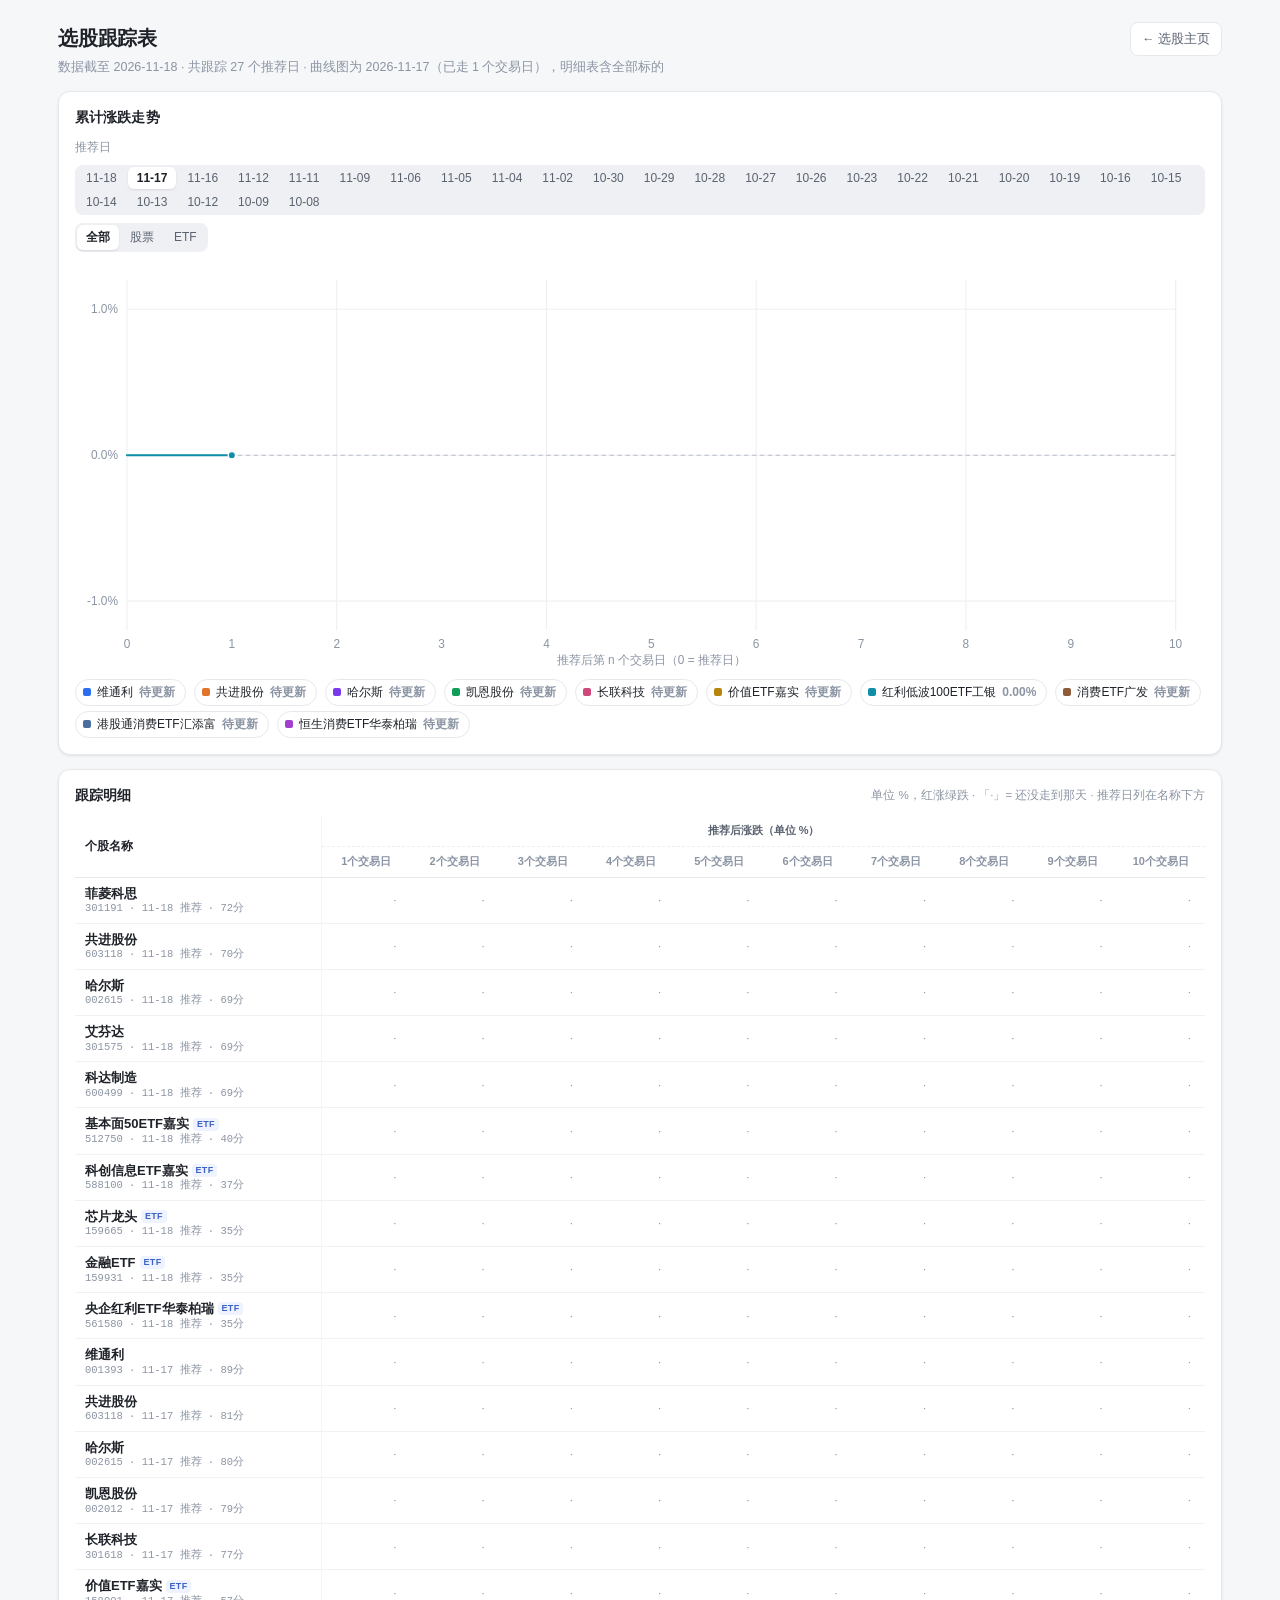
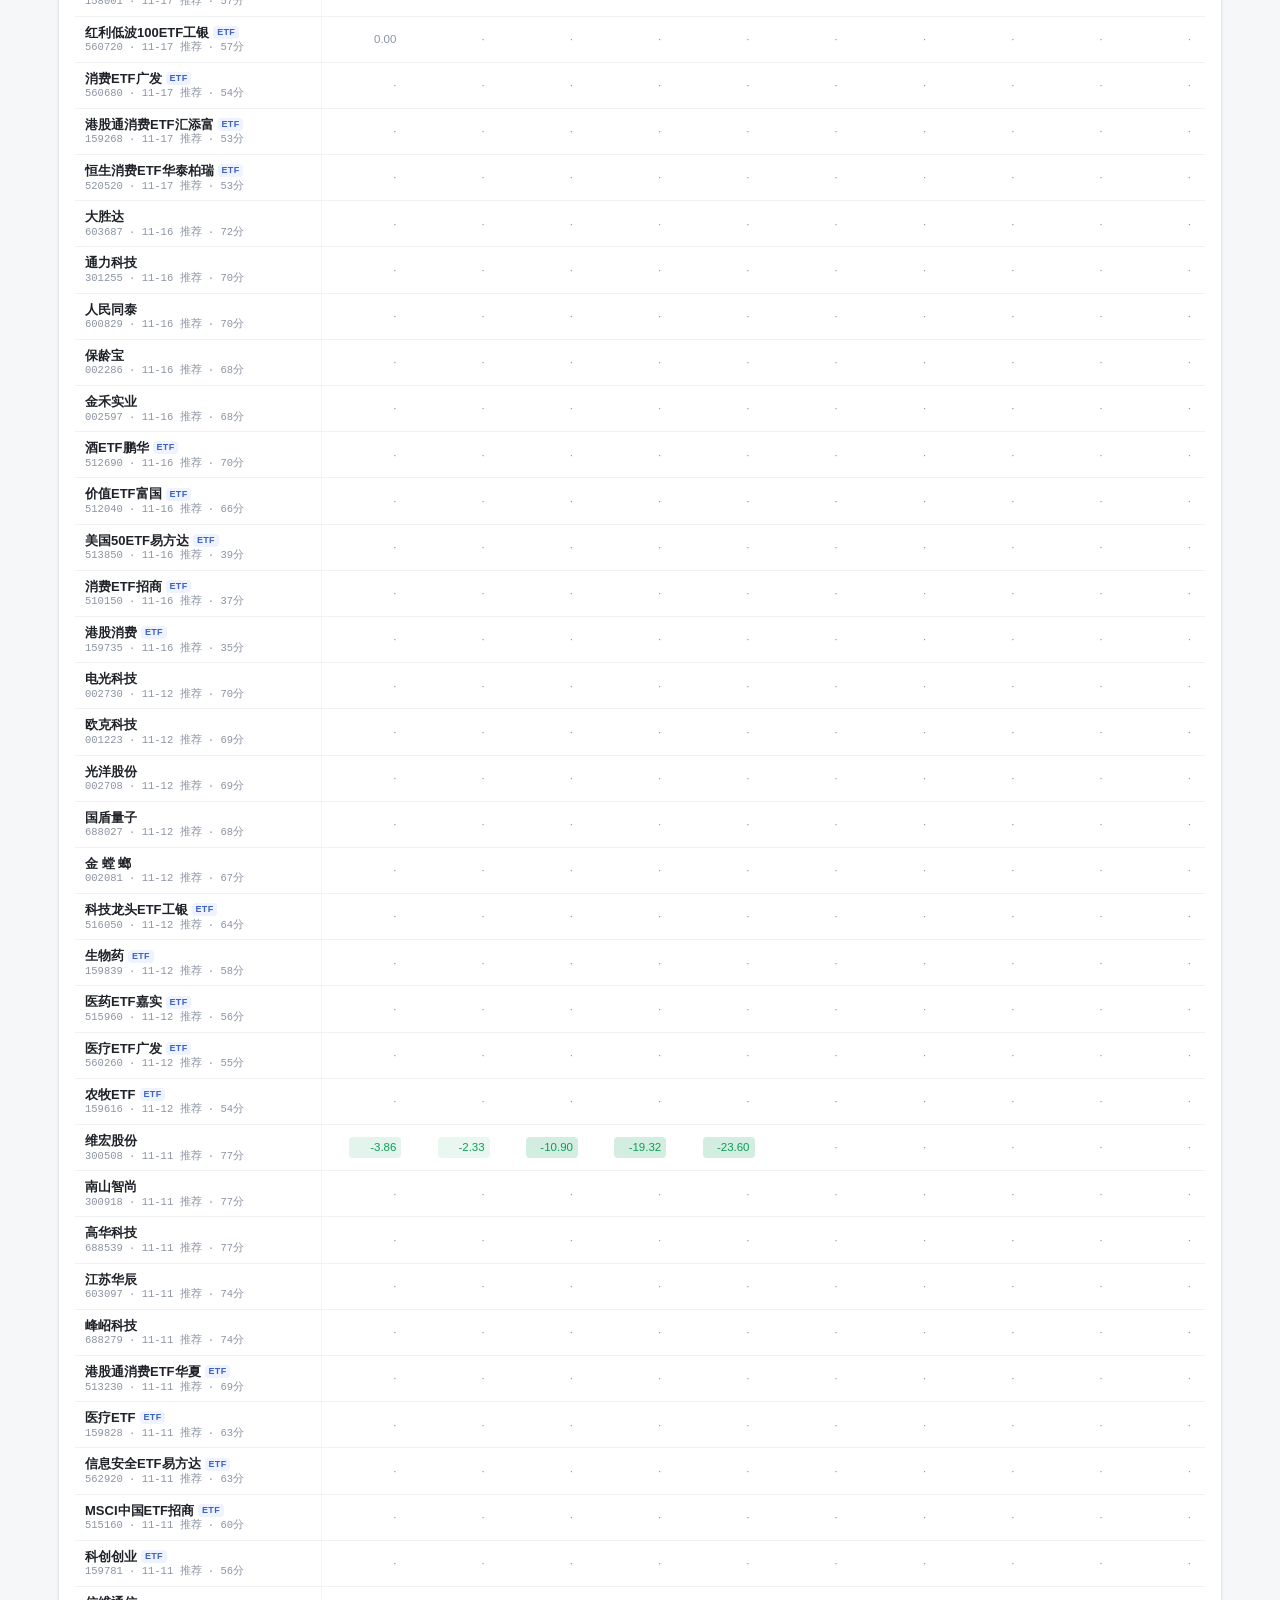
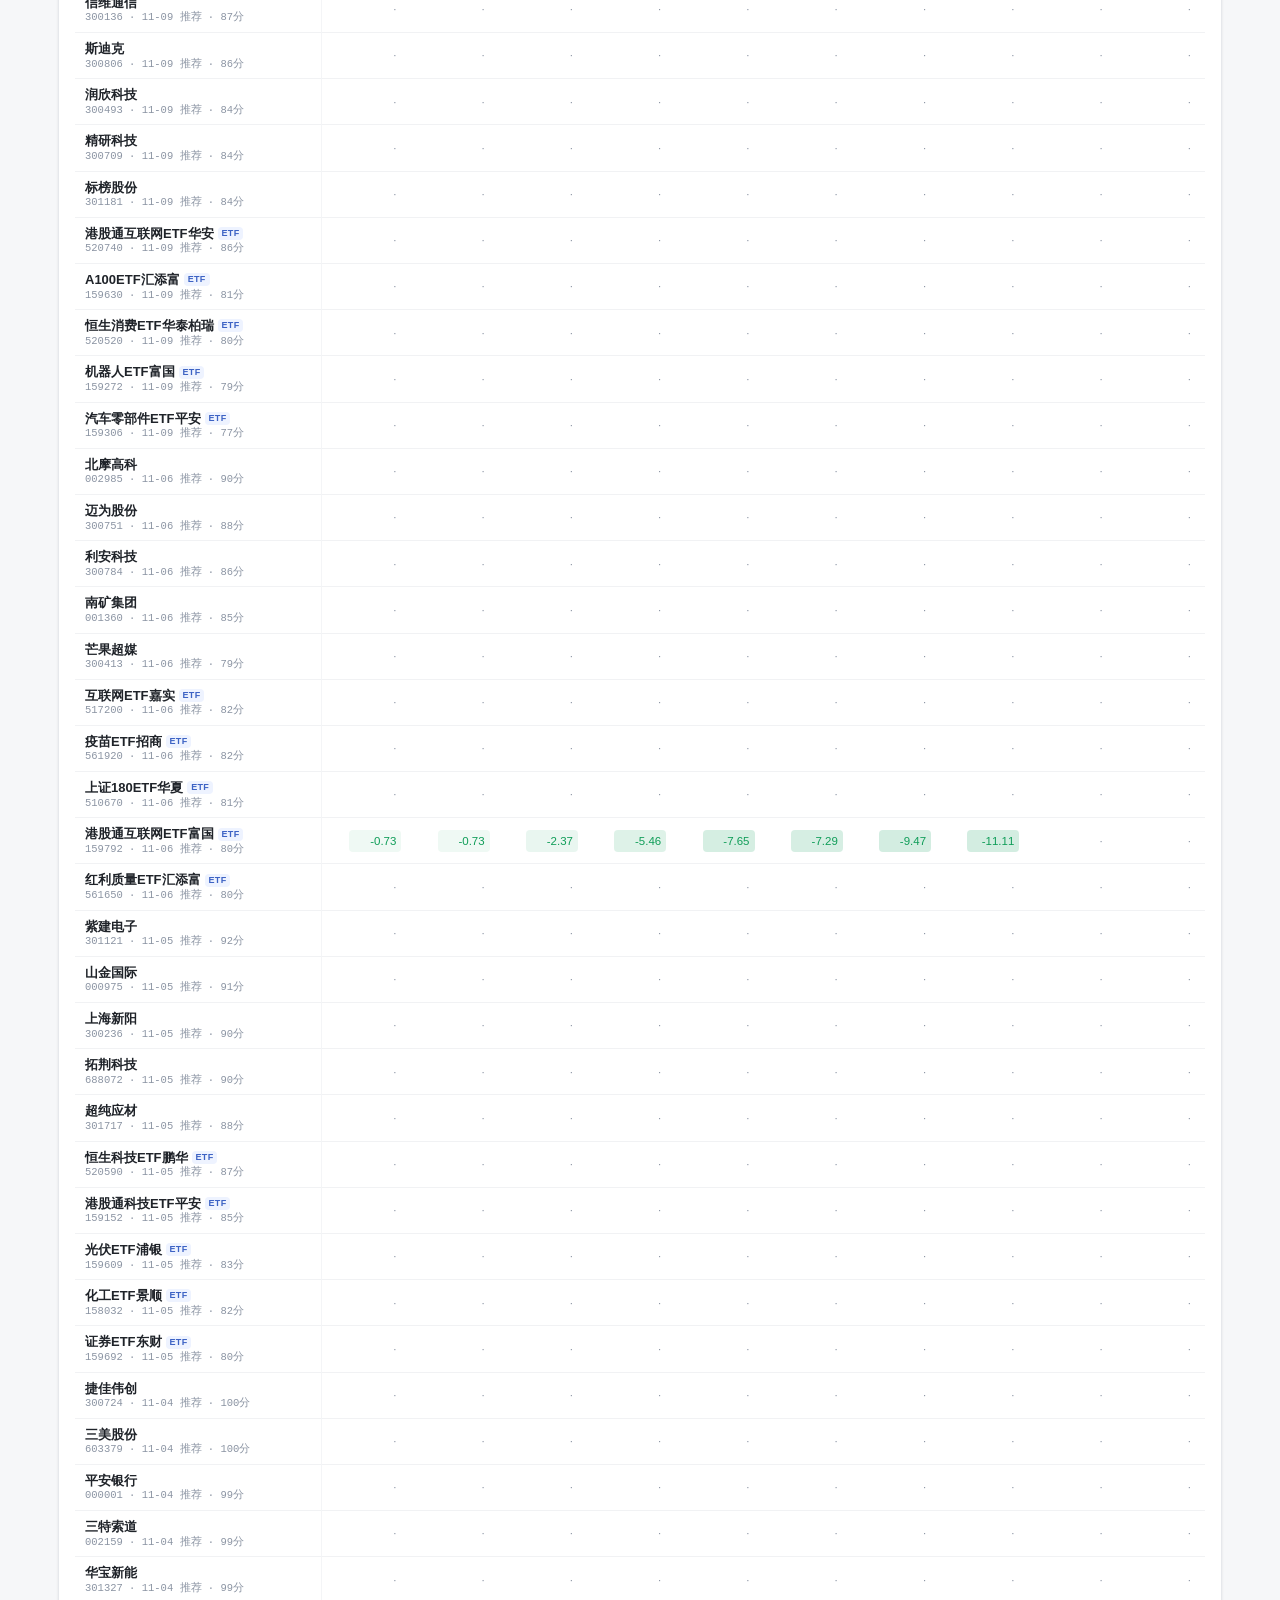
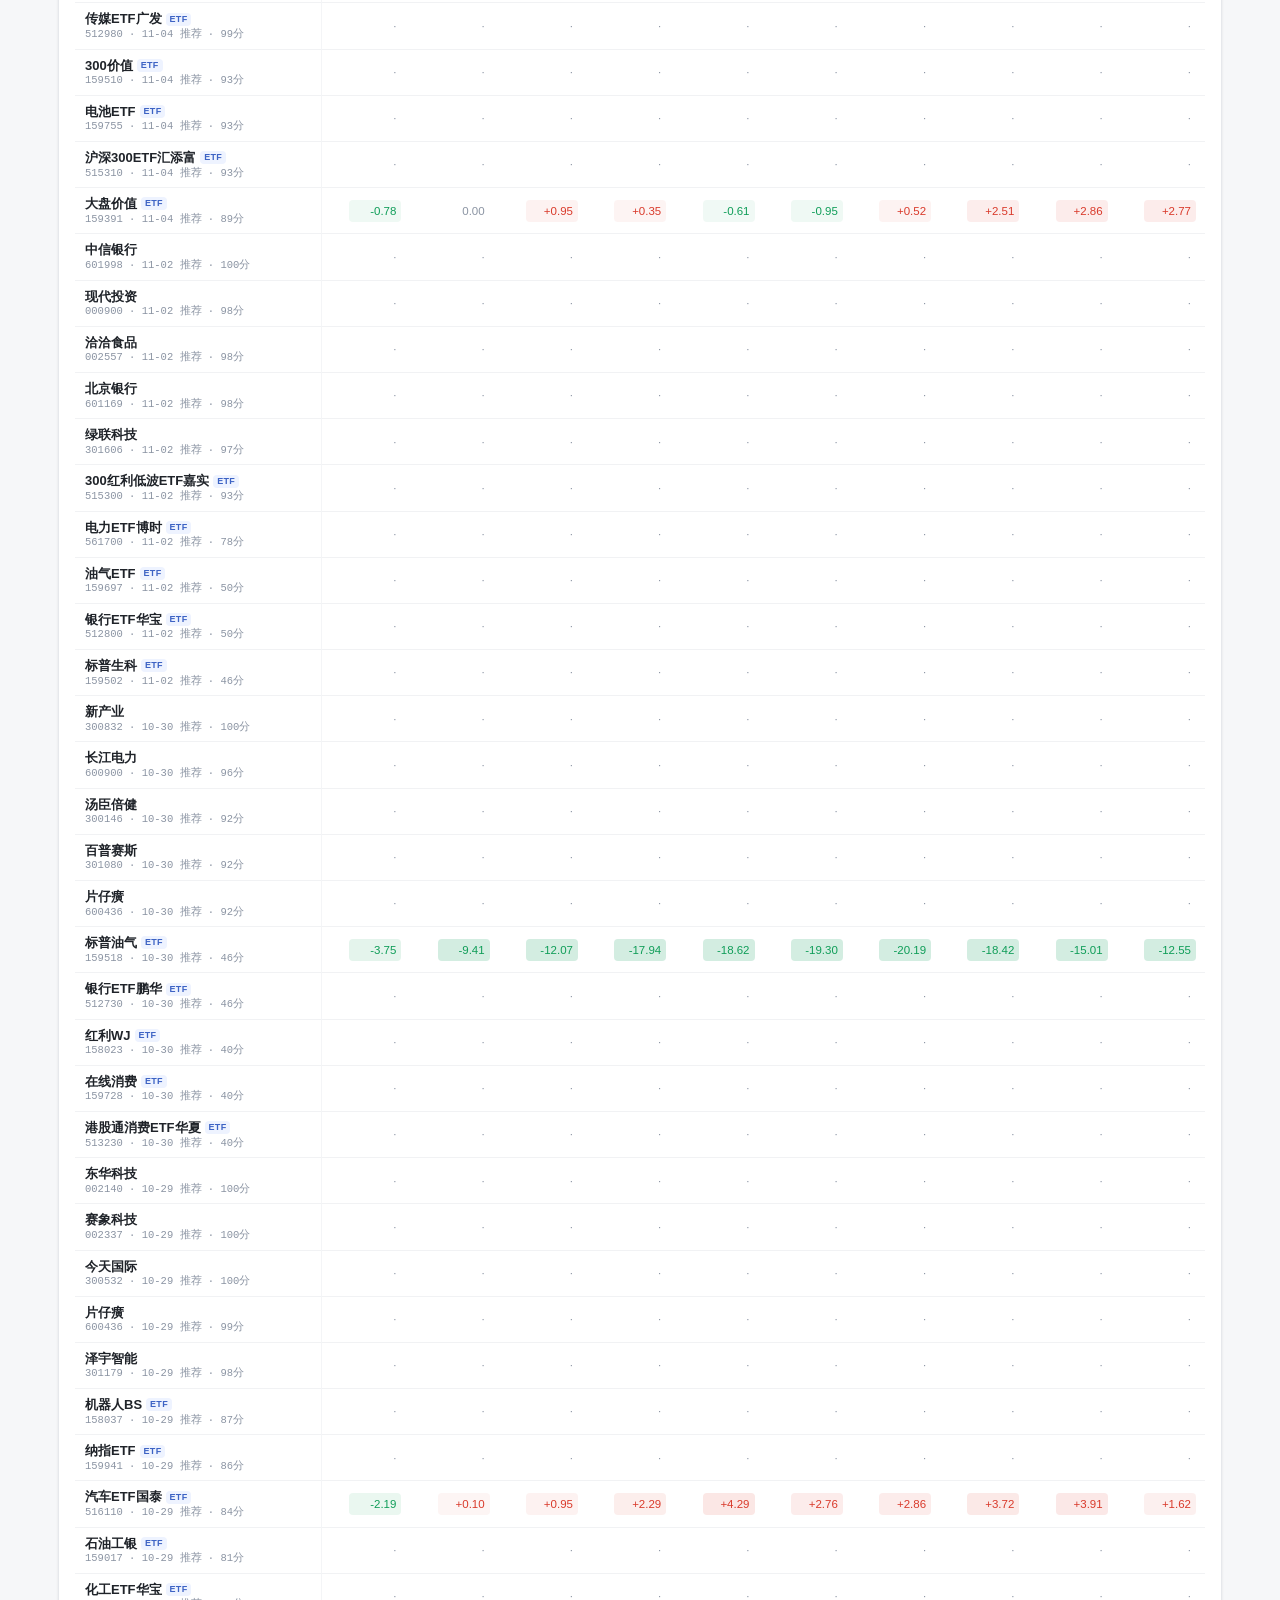
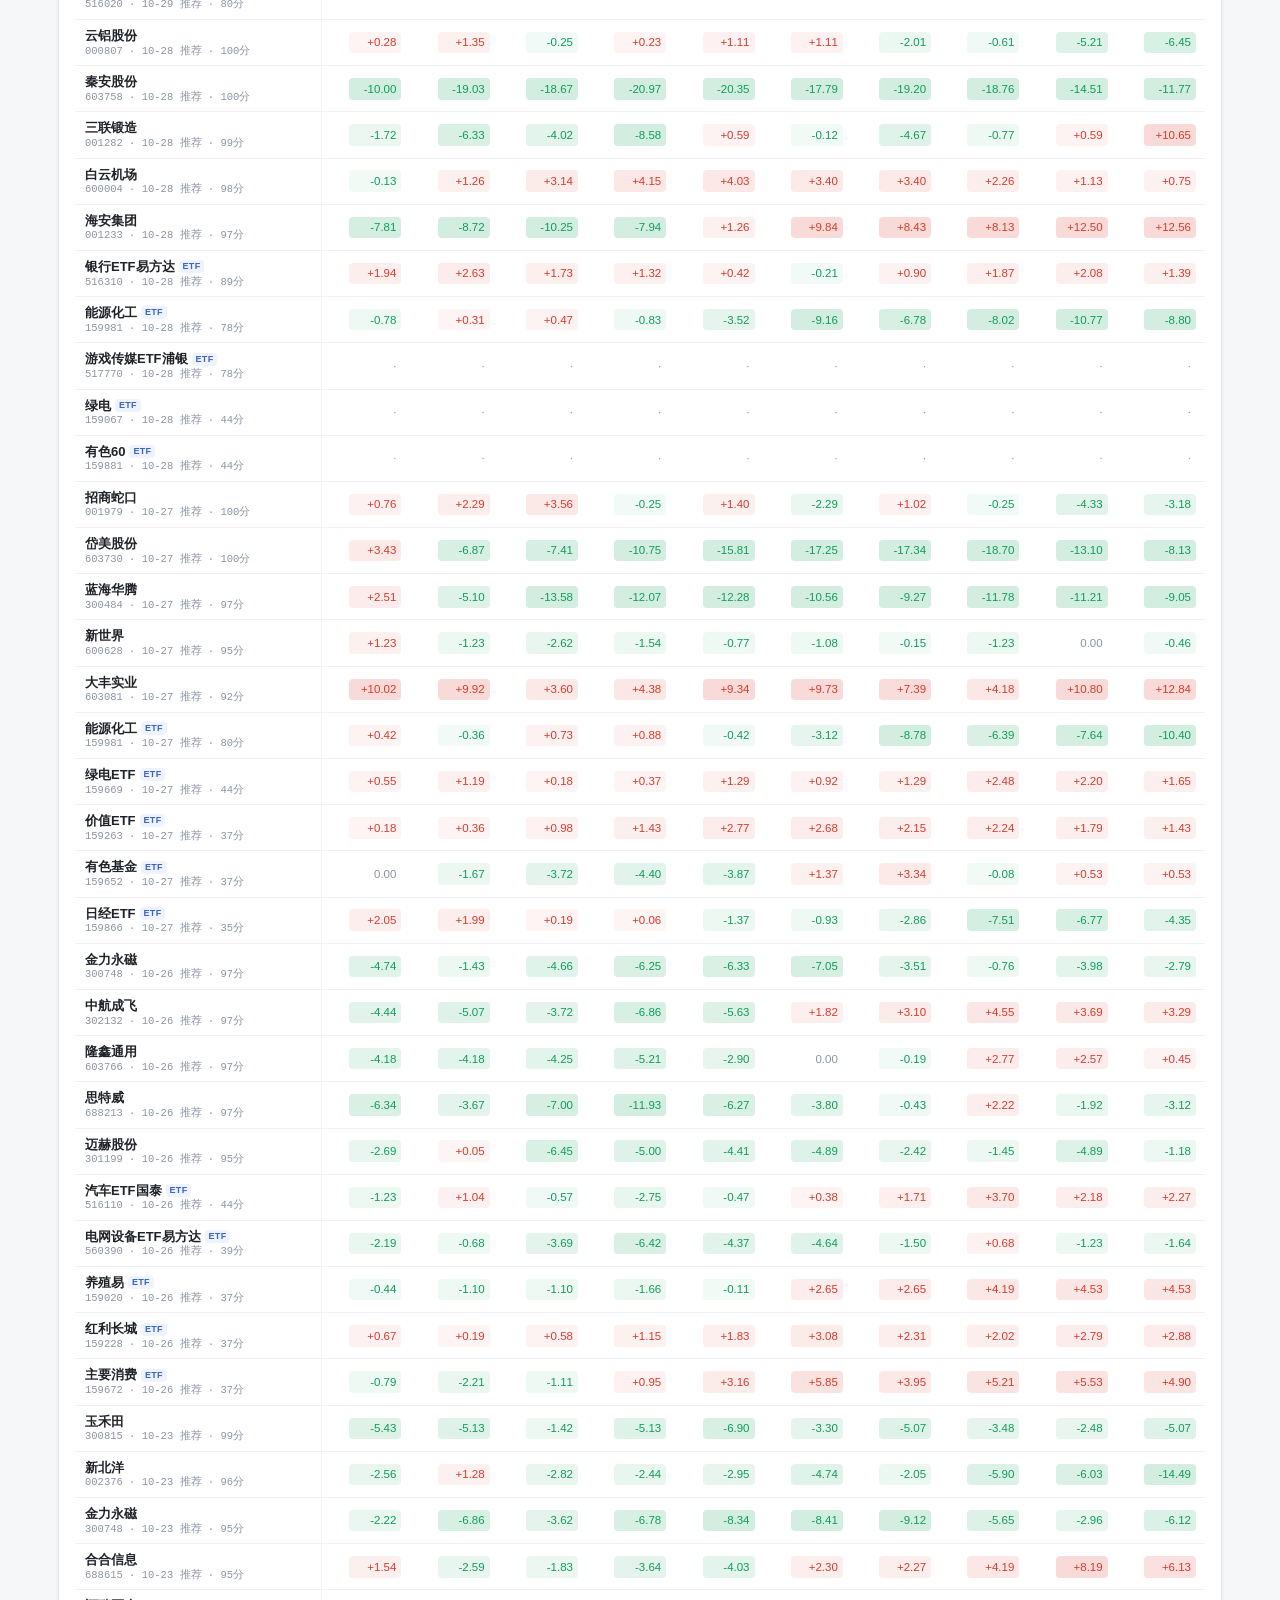
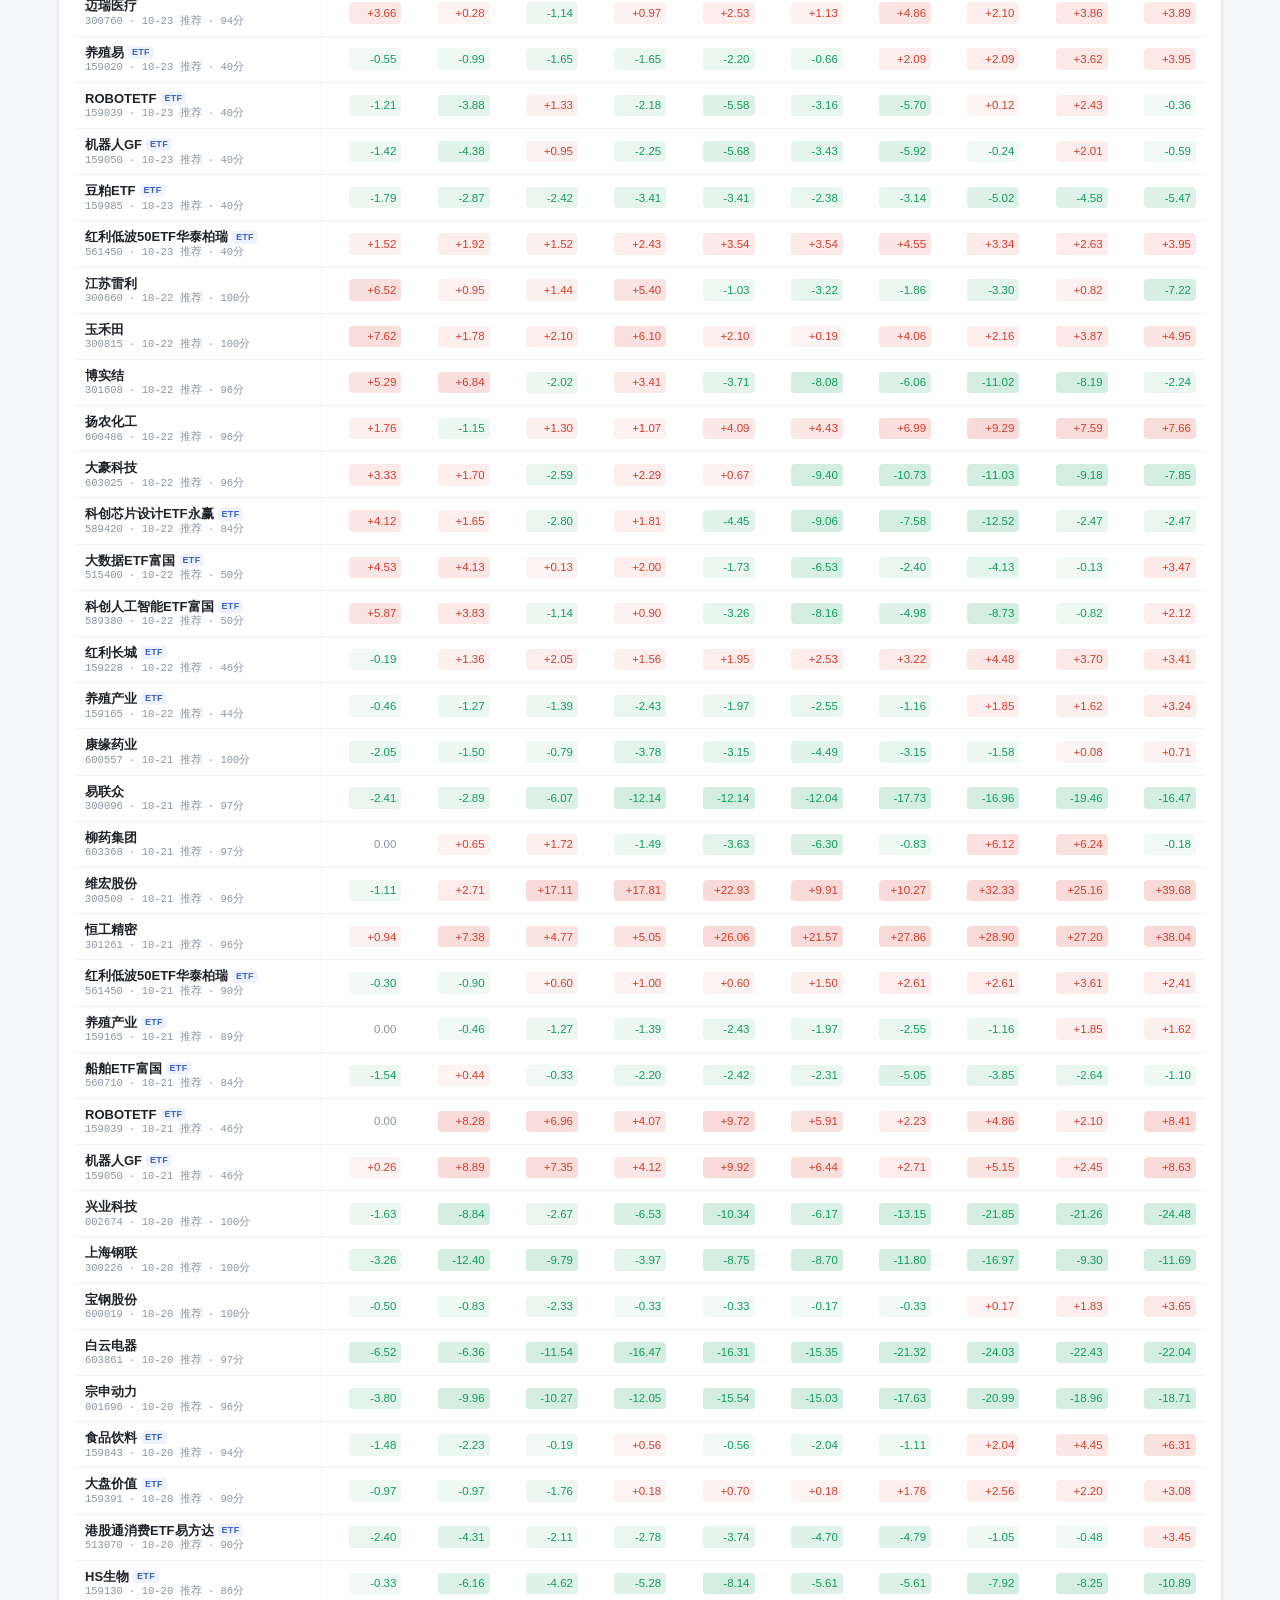
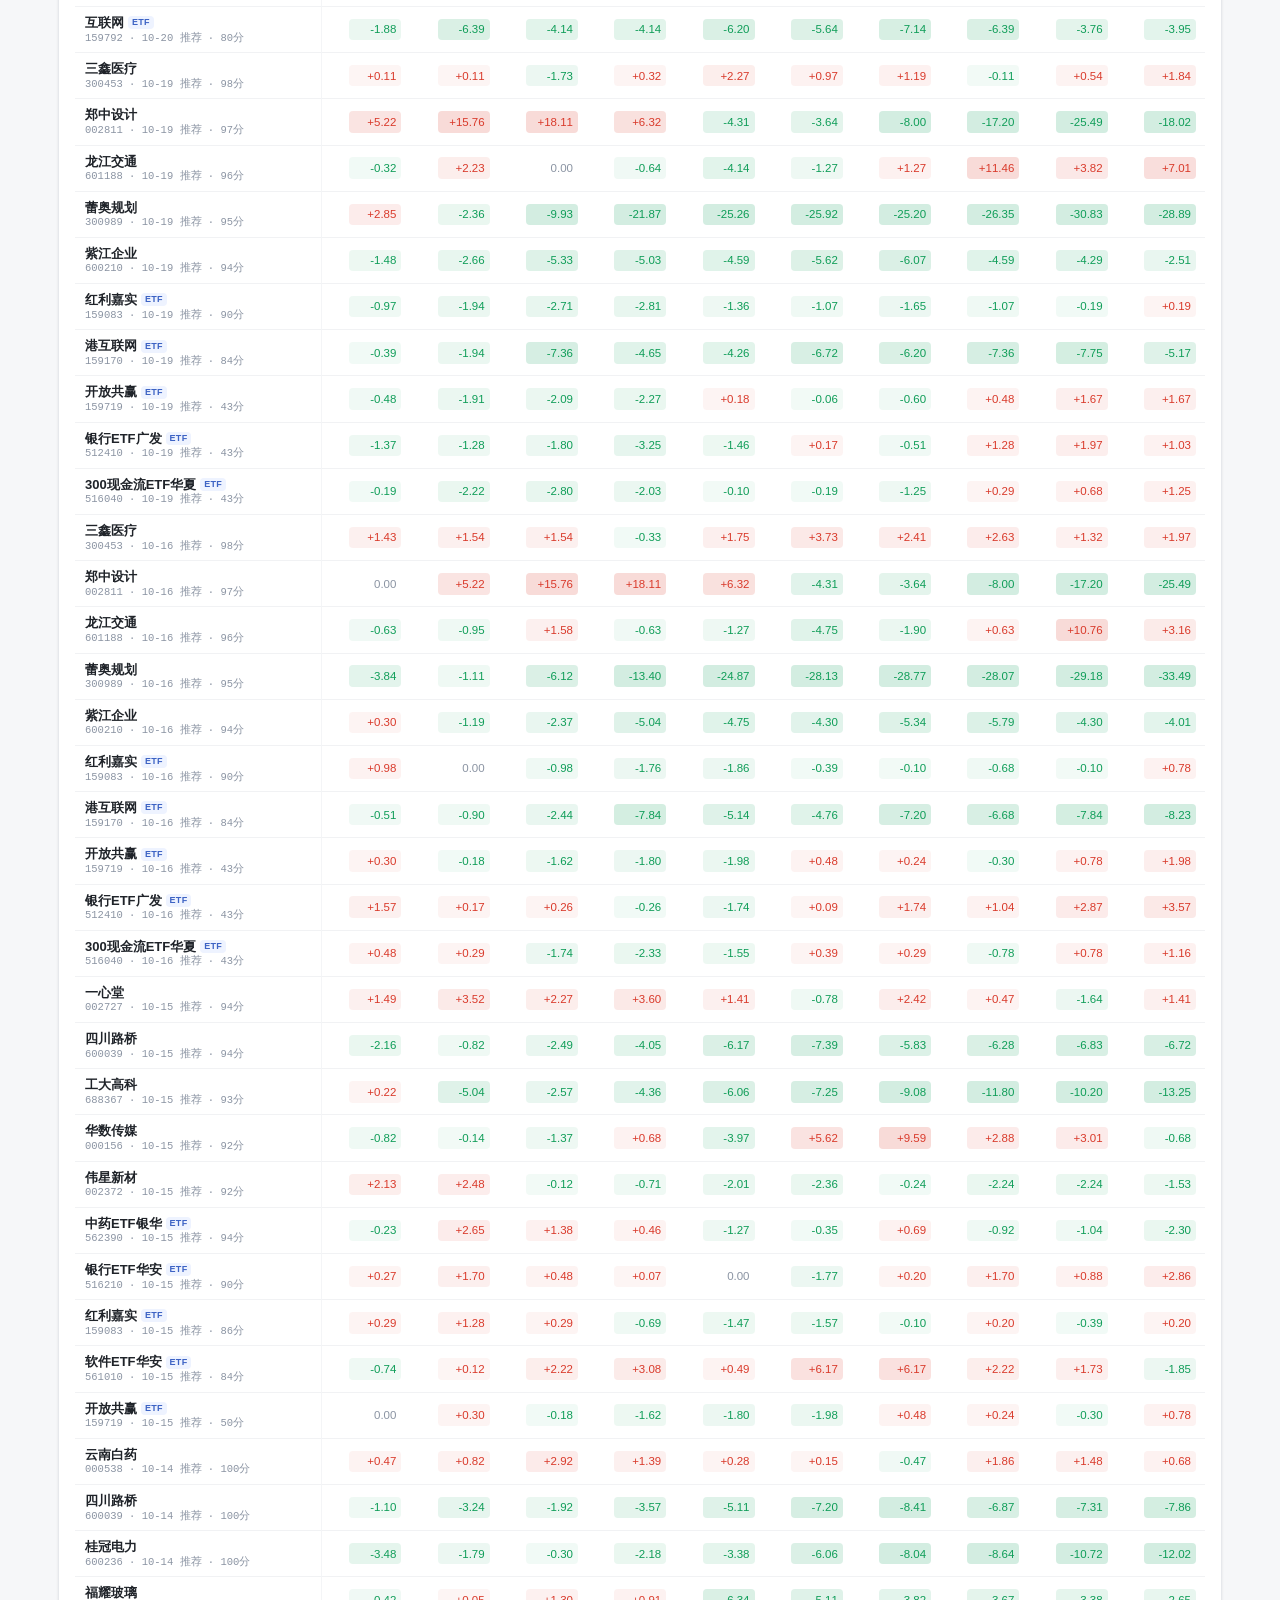
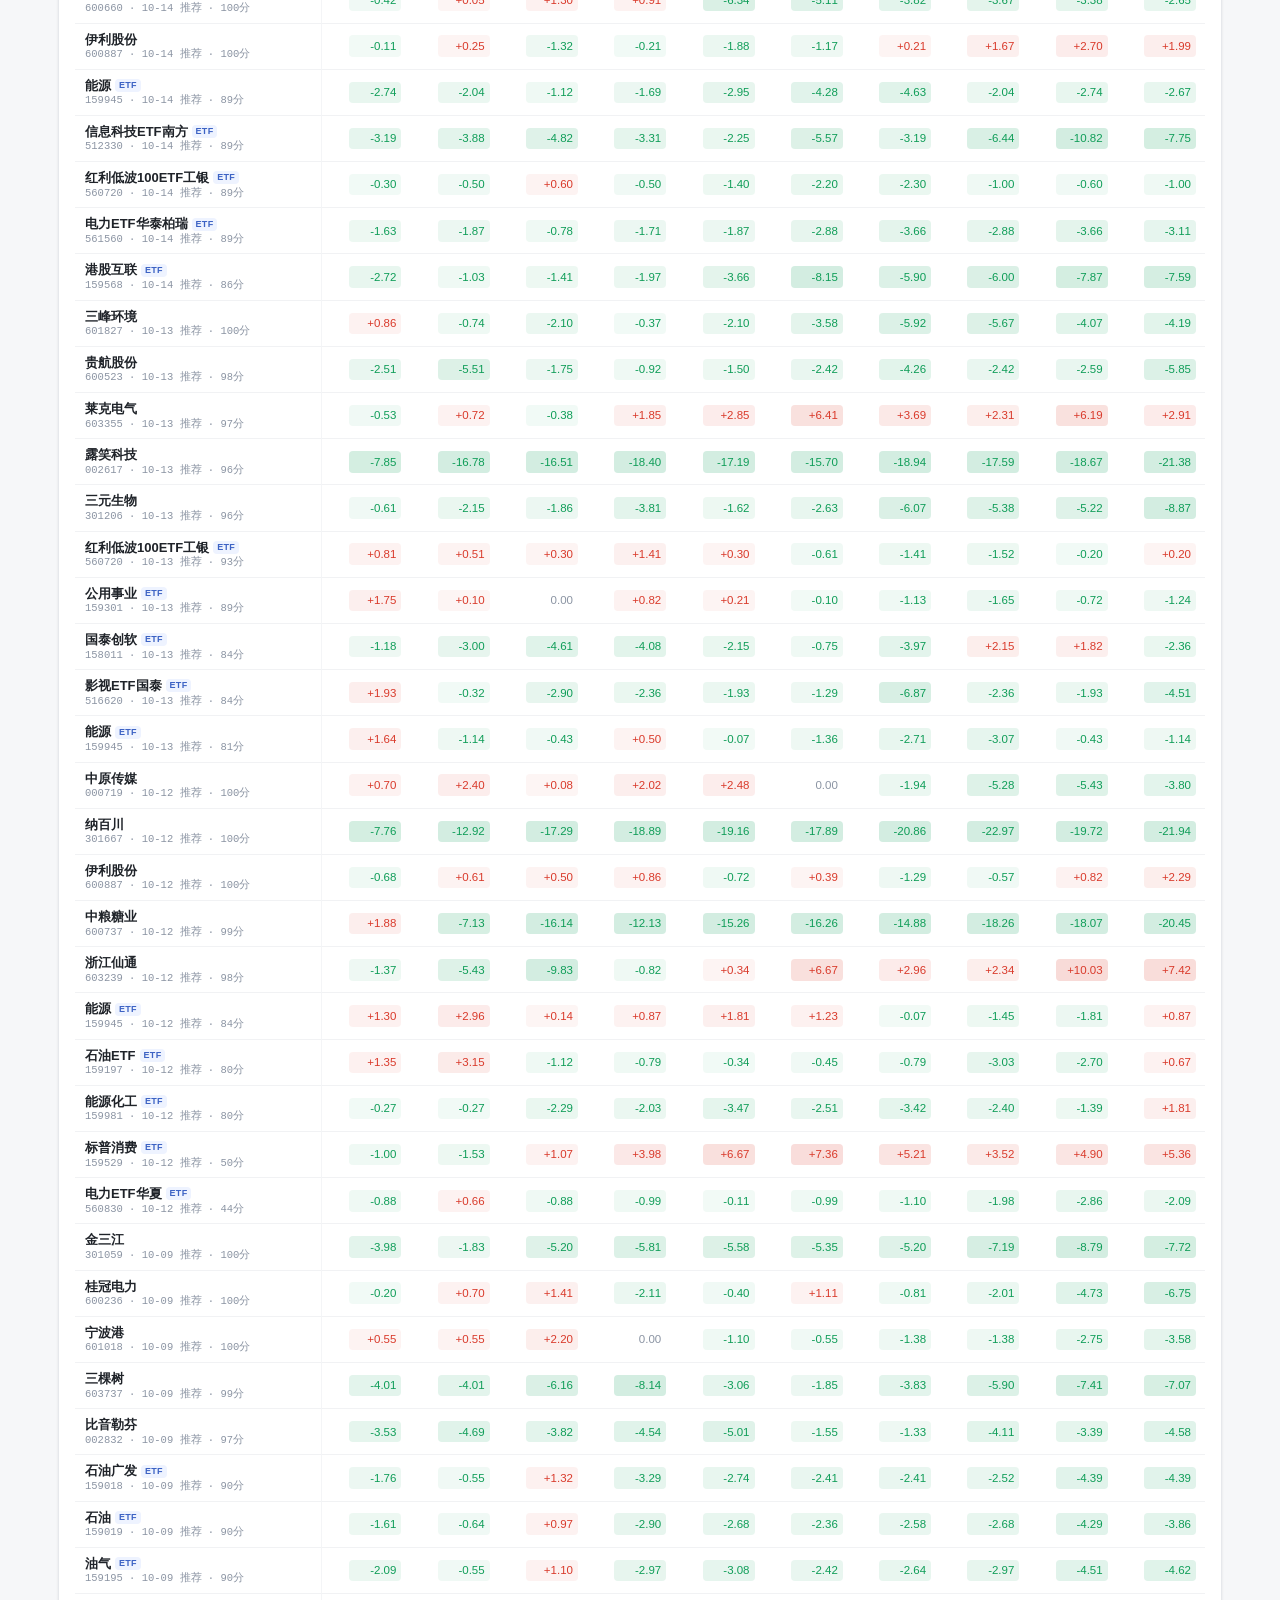
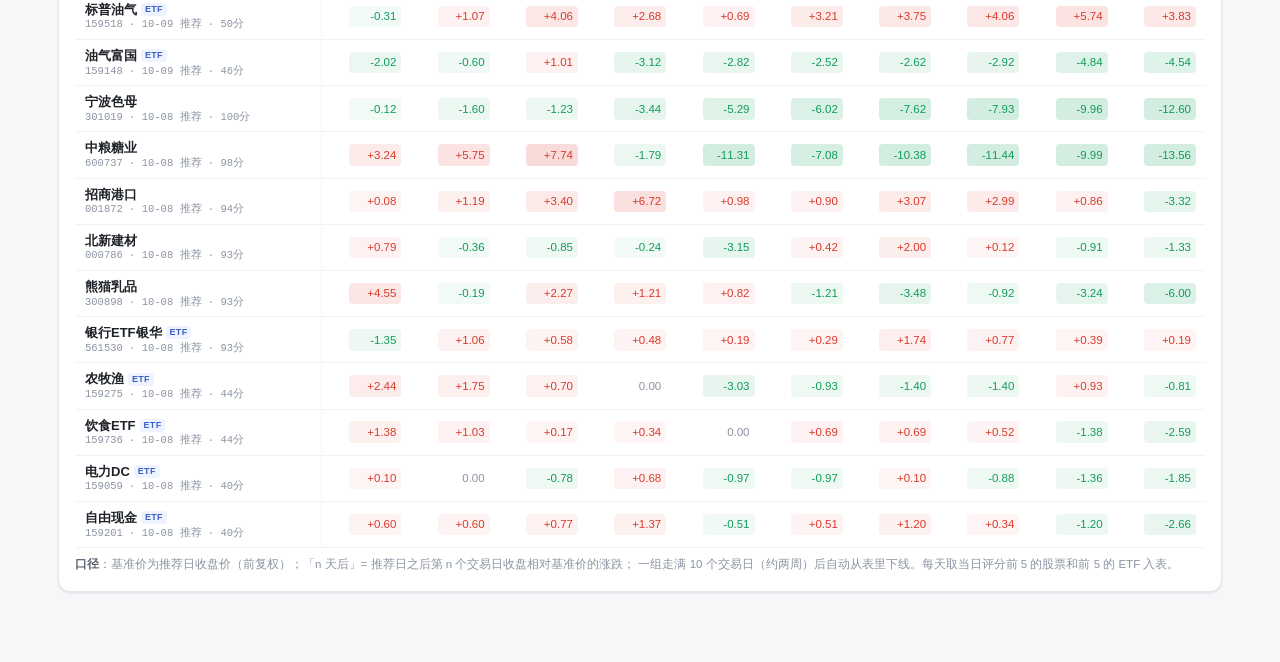
==== commit c3b4b31f: "data: 更新 2026-11-19 盘后缠论买点筛选结果" ====
--- a/perf.html
+++ b/perf.html
@@ -151,7 +151,7 @@
 </div>
 
 <script>
-const DATA = {"dates":["2026-11-17","2026-11-16","2026-11-12","2026-11-11","2026-11-09","2026-11-06","2026-11-05","2026-11-04","2026-11-02","2026-10-30","2026-10-29","2026-10-28","2026-10-27","2026-10-26","2026-10-23","2026-10-22","2026-10-21","2026-10-20","2026-10-19","2026-10-16","2026-10-15","2026-10-14","2026-10-13","2026-10-12","2026-10-09","2026-10-08"],"groups":{"2026-11-17":{"base_date":"2026-11-17","rows":[{"code":"001393","name":"维通利","type":"stock","score":89,"tags":["30分2买","5分3买"],"base_price":42.38,"rets":{},"done_days":0},{"code":"603118","name":"共进股份","type":"stock","score":81,"tags":["30分3买","5分3买"],"base_price":14.8,"rets":{},"done_days":0},{"code":"002615","name":"哈尔斯","type":"stock","score":80,"tags":["30分3买","5分1买"],"base_price":5.92,"rets":{},"done_days":0},{"code":"002012","name":"凯恩股份","type":"stock","score":79,"tags":["30分3买","5分1买"],"base_price":6.18,"rets":{},"done_days":0},{"code":"301618","name":"长联科技","type":"stock","score":77,"tags":["30分2买","5分1买"],"base_price":32.25,"rets":{},"done_days":0},{"code":"158001","name":"价值ETF嘉实","type":"etf","score":57,"tags":["5分3买"],"base_price":0.994,"rets":{},"done_days":0},{"code":"560720","name":"红利低波100ETF工银","type":"etf","score":57,"tags":["5分3买"],"base_price":1.029,"rets":{},"done_days":0},{"code":"560680","name":"消费ETF广发","type":"etf","score":54,"tags":["5分3买"],"base_price":0.783,"rets":{},"done_days":0},{"code":"159268","name":"港股通消费ETF汇添富","type":"etf","score":53,"tags":["5分3买"],"base_price":0.791,"rets":{},"done_days":0},{"code":"520520","name":"恒生消费ETF华泰柏瑞","type":"etf","score":53,"tags":["5分3买"],"base_price":0.972,"rets":{},"done_days":0}]},"2026-11-16":{"base_date":"2026-11-16","rows":[{"code":"603687","name":"大胜达","type":"stock","score":72,"tags":["30分3买","5分3买"],"base_price":15.16,"rets":{"1":-6.13},"done_days":1},{"code":"301255","name":"通力科技","type":"stock","score":70,"tags":["30分3买","5分3买"],"base_price":22.0,"rets":{"1":-10.27},"done_days":1},{"code":"600829","name":"人民同泰","type":"stock","score":70,"tags":["30分3买","5分3买"],"base_price":10.77,"rets":{"1":-10.03},"done_days":1},{"code":"002286","name":"保龄宝","type":"stock","score":68,"tags":["30分3买","5分3买"],"base_price":9.32,"rets":{"1":-0.21},"done_days":1},{"code":"002597","name":"金禾实业","type":"stock","score":68,"tags":["30分3买","5分3买"],"base_price":22.09,"rets":{"1":1.4},"done_days":1},{"code":"512690","name":"酒ETF鹏华","type":"etf","score":70,"tags":["30分3买","5分3买"],"base_price":0.444,"rets":{"1":0.45},"done_days":1},{"code":"512040","name":"价值ETF富国","type":"etf","score":66,"tags":["30分2买","5分3买"],"base_price":1.201,"rets":{"1":0.5},"done_days":1},{"code":"513850","name":"美国50ETF易方达","type":"etf","score":39,"tags":["30分3买"],"base_price":1.828,"rets":{"1":-1.37},"done_days":1},{"code":"510150","name":"消费ETF招商","type":"etf","score":37,"tags":["30分3买"],"base_price":0.498,"rets":{"1":0.2},"done_days":1},{"code":"159735","name":"港股消费","type":"etf","score":35,"tags":["5分3买"],"base_price":0.677,"rets":{"1":1.62},"done_days":1}]},"2026-11-12":{"base_date":"2026-11-12","rows":[{"code":"002730","name":"电光科技","type":"stock","score":70,"tags":["30分3买","5分3买"],"base_price":16.04,"rets":{"1":0.44,"2":-6.92,"3":-7.54},"done_days":3},{"code":"001223","name":"欧克科技","type":"stock","score":69,"tags":["30分3买","5分3买"],"base_price":34.38,"rets":{"1":-4.6,"2":-8.52,"3":-9.89},"done_days":3},{"code":"002708","name":"光洋股份","type":"stock","score":69,"tags":["30分3买","5分1买"],"base_price":25.1,"rets":{"1":-1.79,"2":-8.53,"3":-11.12},"done_days":3},{"code":"688027","name":"国盾量子","type":"stock","score":68,"tags":["30分3买","5分2买"],"base_price":316.08,"rets":{"1":-1.29,"2":-6.35,"3":-8.89},"done_days":3},{"code":"002081","name":"金 螳 螂","type":"stock","score":67,"tags":["30分3买","5分1买"],"base_price":4.68,"rets":{"1":-8.12,"2":-11.75,"3":-8.76},"done_days":3},{"code":"516050","name":"科技龙头ETF工银","type":"etf","score":64,"tags":["30分2买","5分3买"],"base_price":1.045,"rets":{"1":-3.16,"2":-8.33,"3":-8.9},"done_days":3},{"code":"159839","name":"生物药","type":"etf","score":58,"tags":["30分3买","5分2买"],"base_price":0.346,"rets":{"1":-2.31,"2":-4.05,"3":-4.91},"done_days":3},{"code":"515960","name":"医药ETF嘉实","type":"etf","score":56,"tags":["30分3买","5分1买"],"base_price":0.819,"rets":{"1":-1.22,"2":-1.59,"3":-1.59},"done_days":3},{"code":"560260","name":"医疗ETF广发","type":"etf","score":55,"tags":["30分3买","5分1买"],"base_price":0.874,"rets":{"1":-1.26,"2":-1.6,"3":-1.26},"done_days":3},{"code":"159616","name":"农牧ETF","type":"etf","score":54,"tags":["30分2买","5分1买"],"base_price":0.727,"rets":{"1":0.83,"2":0.83,"3":0.55},"done_days":3}]},"2026-11-11":{"base_date":"2026-11-11","rows":[{"code":"300508","name":"维宏股份","type":"stock","score":77,"tags":["30分3买","5分3买"],"base_price":50.73,"rets":{"1":-3.86,"2":-2.33,"3":-10.9,"4":-19.32},"done_days":4},{"code":"300918","name":"南山智尚","type":"stock","score":77,"tags":["30分3买","5分3买"],"base_price":11.88,"rets":{"1":-4.38,"2":-6.65,"3":-12.37,"4":-18.94},"done_days":4},{"code":"688539","name":"高华科技","type":"stock","score":77,"tags":["30分3买","5分3买"],"base_price":22.31,"rets":{"1":-3.63,"2":-6.9,"3":-13.09,"4":-15.87},"done_days":4},{"code":"603097","name":"江苏华辰","type":"stock","score":74,"tags":["30分3买","5分3买"],"base_price":20.75,"rets":{"1":3.42,"2":2.75,"3":-3.61,"4":-7.57},"done_days":4},{"code":"688279","name":"峰岹科技","type":"stock","score":74,"tags":["30分3买","5分3买"],"base_price":219.41,"rets":{"1":-6.12,"2":-10.86,"3":-17.05,"4":-22.52},"done_days":4},{"code":"513230","name":"港股通消费ETF华夏","type":"etf","score":69,"tags":["30分3买","5分2买"],"base_price":0.871,"rets":{"1":-0.8,"2":-0.8,"3":1.38,"4":2.64},"done_days":4},{"code":"159828","name":"医疗ETF","type":"etf","score":63,"tags":["30分3买","5分1买"],"base_price":0.429,"rets":{"1":-0.47,"2":-1.4,"3":-1.86,"4":-1.63},"done_days":4},{"code":"562920","name":"信息安全ETF易方达","type":"etf","score":63,"tags":["30分3买","5分1买"],"base_price":0.841,"rets":{"1":-1.66,"2":-2.14,"3":-4.64,"4":-4.64},"done_days":4},{"code":"515160","name":"MSCI中国ETF招商","type":"etf","score":60,"tags":["30分2买","5分3买"],"base_price":1.425,"rets":{"1":-0.7,"2":-1.61,"3":-2.95,"4":-3.23},"done_days":4},{"code":"159781","name":"科创创业","type":"etf","score":56,"tags":["30分2买","5分3买"],"base_price":0.775,"rets":{"1":-0.9,"2":-4.13,"3":-9.68,"4":-9.94},"done_days":4}]},"2026-11-09":{"base_date":"2026-11-09","rows":[{"code":"300136","name":"信维通信","type":"stock","score":87,"tags":["30分2买","5分3买"],"base_price":47.7,"rets":{"1":6.56,"2":7.48,"3":1.19,"4":-2.29,"5":-11.97,"6":-16.23},"done_days":6},{"code":"300806","name":"斯迪克","type":"stock","score":86,"tags":["30分3买","5分3买"],"base_price":46.09,"rets":{"1":5.14,"2":4.36,"3":-0.87,"4":-15.38,"5":-19.51,"6":-21.89},"done_days":6},{"code":"300493","name":"润欣科技","type":"stock","score":84,"tags":["30分3买","5分1买"],"base_price":13.49,"rets":{"1":6.15,"2":6.0,"3":0.89,"4":-0.89,"5":-4.52,"6":-6.67},"done_days":6},{"code":"300709","name":"精研科技","type":"stock","score":84,"tags":["30分3买","5分2买"],"base_price":39.63,"rets":{"1":7.42,"2":6.46,"3":7.75,"4":3.43,"5":-3.58,"6":-6.91},"done_days":6},{"code":"301181","name":"标榜股份","type":"stock","score":84,"tags":["30分2买","5分3买"],"base_price":27.91,"rets":{"1":1.76,"2":3.37,"3":-1.68,"4":-3.73,"5":-8.92,"6":-13.54},"done_days":6},{"code":"520740","name":"港股通互联网ETF华安","type":"etf","score":86,"tags":["30分3买","5分1买"],"base_price":0.867,"rets":{"1":0.23,"2":-1.38,"3":-4.38,"4":-6.81,"5":-6.34,"6":-8.42},"done_days":6},{"code":"159630","name":"A100ETF汇添富","type":"etf","score":81,"tags":["30分3买","5分3买"],"base_price":1.2,"rets":{"1":-0.17,"2":0.33,"3":-0.5,"4":-1.17,"5":-2.42,"6":-2.67},"done_days":6},{"code":"520520","name":"恒生消费ETF华泰柏瑞","type":"etf","score":80,"tags":["30分3买","5分1买"],"base_price":0.951,"rets":{"1":1.16,"2":0.53,"3":-0.32,"4":-0.42,"5":0.95,"6":2.21},"done_days":6},{"code":"159272","name":"机器人ETF富国","type":"etf","score":79,"tags":["30分2买","5分2买"],"base_price":0.809,"rets":{"1":2.72,"2":3.83,"3":-1.36,"4":-1.85,"5":-5.69,"6":-9.64},"done_days":6},{"code":"159306","name":"汽车零部件ETF平安","type":"etf","score":77,"tags":["30分2买","5分2买"],"base_price":1.079,"rets":{"1":1.76,"2":3.15,"3":0.0,"4":-1.3,"5":-4.17,"6":-5.84},"done_days":6}]},"2026-11-06":{"base_date":"2026-11-06","rows":[{"code":"002985","name":"北摩高科","type":"stock","score":90,"tags":["30分3买","5分2买"],"base_price":29.4,"rets":{"1":1.02,"2":-1.6,"3":-2.38,"4":-1.33,"5":-3.88,"6":-8.5,"7":-8.78},"done_days":7},{"code":"300751","name":"迈为股份","type":"stock","score":88,"tags":["30分3买","5分1买"],"base_price":161.0,"rets":{"1":0.99,"2":2.97,"3":-7.16,"4":-8.26,"5":-12.97,"6":-20.09,"7":-21.54},"done_days":7},{"code":"300784","name":"利安科技","type":"stock","score":86,"tags":["30分3买","5分3买"],"base_price":40.42,"rets":{"1":-3.66,"2":-1.63,"3":-0.02,"4":-0.92,"5":-3.02,"6":-4.92,"7":-6.98},"done_days":7},{"code":"001360","name":"南矿集团","type":"stock","score":85,"tags":["30分3买","5分3买"],"base_price":18.15,"rets":{"1":3.25,"2":9.42,"3":10.19,"4":3.8,"5":1.71,"6":-3.31,"7":-1.82},"done_days":7},{"code":"300413","name":"芒果超媒","type":"stock","score":79,"tags":["30分3买","5分3买"],"base_price":34.83,"rets":{"1":2.78,"2":2.07,"3":5.05,"4":-4.97,"5":-9.56,"6":-11.23,"7":-16.57},"done_days":7},{"code":"517200","name":"互联网ETF嘉实","type":"etf","score":82,"tags":["30分3买","5分1买"],"base_price":0.559,"rets":{"1":-1.07,"2":-0.89,"3":-1.97,"4":-4.83,"5":-6.8,"6":-6.98,"7":-8.05},"done_days":7},{"code":"561920","name":"疫苗ETF招商","type":"etf","score":82,"tags":["30分3买","5分3买"],"base_price":0.621,"rets":{"1":-0.64,"2":-0.48,"3":-1.29,"4":-2.25,"5":-4.99,"6":-6.6,"7":-7.73},"done_days":7},{"code":"510670","name":"上证180ETF华夏","type":"etf","score":81,"tags":["30分3买","5分2买"],"base_price":0.935,"rets":{"1":0.0,"2":0.0,"3":-0.32,"4":-0.75,"5":-1.28,"6":-1.39,"7":-1.93},"done_days":7},{"code":"159792","name":"港股通互联网ETF富国","type":"etf","score":80,"tags":["30分3买","5分3买"],"base_price":0.549,"rets":{"1":-0.73,"2":-0.73,"3":-2.37,"4":-5.46,"5":-7.65,"6":-7.29,"7":-9.47},"done_days":7},{"code":"561650","name":"红利质量ETF汇添富","type":"etf","score":80,"tags":["30分3买","5分3买"],"base_price":0.99,"rets":{"1":-0.2,"2":-0.51,"3":-1.41,"4":-2.63,"5":-2.63,"6":-2.12,"7":-1.52},"done_days":7}]},"2026-11-05":{"base_date":"2026-11-05","rows":[{"code":"301121","name":"紫建电子","type":"stock","score":92,"tags":["30分3买","5分1买"],"base_price":40.8,"rets":{"1":-3.75,"2":-0.54,"3":2.4,"4":0.12,"5":-1.57,"6":-4.09,"7":-8.33,"8":-9.8},"done_days":8},{"code":"000975","name":"山金国际","type":"stock","score":91,"tags":["30分2买","5分3买"],"base_price":24.24,"rets":{"1":1.44,"2":3.14,"3":4.0,"4":2.31,"5":-7.22,"6":-9.03,"7":-11.47,"8":-8.46},"done_days":8},{"code":"300236","name":"上海新阳","type":"stock","score":90,"tags":["30分3买","5分3买"],"base_price":76.83,"rets":{"1":-0.86,"2":-1.72,"3":-0.98,"4":0.29,"5":0.66,"6":-1.35,"7":-5.38,"8":-0.95},"done_days":8},{"code":"688072","name":"拓荆科技","type":"stock","score":90,"tags":["30分3买","5分2买"],"base_price":502.84,"rets":{"1":-1.16,"2":-2.95,"3":-1.27,"4":1.03,"5":1.98,"6":-1.86,"7":-3.9,"8":-0.58},"done_days":8},{"code":"301717","name":"超纯应材","type":"stock","score":88,"tags":["30分3买","5分3买"],"base_price":284.86,"rets":{"1":-7.34,"2":-3.03,"3":-0.83,"4":0.31,"5":8.12,"6":8.7,"7":8.13,"8":10.23},"done_days":8},{"code":"520590","name":"恒生科技ETF鹏华","type":"etf","score":87,"tags":["30分2买","5分3买"],"base_price":0.697,"rets":{"1":-1.58,"2":-1.58,"3":-1.15,"4":-2.3,"5":-4.88,"6":-7.46,"7":-7.6,"8":-9.04},"done_days":8},{"code":"159152","name":"港股通科技ETF平安","type":"etf","score":85,"tags":["30分2买","5分3买"],"base_price":0.681,"rets":{"1":-1.32,"2":-2.2,"3":-1.62,"4":-2.5,"5":-5.29,"6":-7.64,"7":-8.52,"8":-10.13},"done_days":8},{"code":"159609","name":"光伏ETF浦银","type":"etf","score":83,"tags":["30分2买","5分3买"],"base_price":0.44,"rets":{"1":-1.14,"2":-2.95,"3":-2.5,"4":-3.18,"5":-4.55,"6":-7.5,"7":-10.45,"8":-11.59},"done_days":8},{"code":"158032","name":"化工ETF景顺","type":"etf","score":82,"tags":["30分2买","5分3买"],"base_price":0.888,"rets":{"1":-2.14,"2":-3.15,"3":-3.6,"4":-3.72,"5":-5.63,"6":-7.32,"7":-8.11,"8":-7.32},"done_days":8},{"code":"159692","name":"证券ETF东财","type":"etf","score":80,"tags":["30分3买","5分3买"],"base_price":1.142,"rets":{"1":-1.14,"2":-1.31,"3":-1.49,"4":-2.45,"5":-3.59,"6":-3.77,"7":-3.42,"8":-3.24},"done_days":8}]},"2026-11-04":{"base_date":"2026-11-04","rows":[{"code":"300724","name":"捷佳伟创","type":"stock","score":100,"tags":["30分3买","5分3买"],"base_price":56.86,"rets":{"1":9.16,"2":5.26,"3":3.34,"4":4.38,"5":1.95,"6":-0.83,"7":-2.94,"8":-6.89,"9":-6.12},"done_days":9},{"code":"603379","name":"三美股份","type":"stock","score":100,"tags":["30分3买","5分3买"],"base_price":48.55,"rets":{"1":7.06,"2":4.33,"3":2.57,"4":3.77,"5":1.71,"6":-1.5,"7":-3.21,"8":-4.28,"9":-5.05},"done_days":9},{"code":"000001","name":"平安银行","type":"stock","score":99,"tags":["30分3买","5分2买"],"base_price":11.74,"rets":{"1":-0.85,"2":0.6,"3":1.28,"4":1.02,"5":-0.26,"6":0.43,"7":2.81,"8":4.77,"9":4.34},"done_days":9},{"code":"002159","name":"三特索道","type":"stock","score":99,"tags":["30分3买","5分2买"],"base_price":13.22,"rets":{"1":2.19,"2":1.36,"3":0.91,"4":0.83,"5":1.36,"6":-0.23,"7":-1.51,"8":-1.89,"9":-3.4},"done_days":9},{"code":"301327","name":"华宝新能","type":"stock","score":99,"tags":["30分3买","5分3买"],"base_price":42.17,"rets":{"1":3.15,"2":1.97,"3":-0.21,"4":-0.4,"5":-0.55,"6":-2.16,"7":-3.65,"8":-3.25,"9":-4.36},"done_days":9},{"code":"512980","name":"传媒ETF广发","type":"etf","score":99,"tags":["30分3买","5分3买"],"base_price":0.822,"rets":{"1":3.41,"2":2.31,"3":0.85,"4":4.01,"5":4.01,"6":0.49,"7":-0.61,"8":-2.55,"9":-6.33},"done_days":9},{"code":"159510","name":"300价值","type":"etf","score":93,"tags":["30分2买","5分3买"],"base_price":1.237,"rets":{"1":0.65,"2":0.4,"3":0.24,"4":-0.24,"5":-1.13,"6":-2.02,"7":-1.54,"8":-0.16,"9":0.08},"done_days":9},{"code":"159755","name":"电池ETF","type":"etf","score":93,"tags":["30分2买","5分3买"],"base_price":0.777,"rets":{"1":3.6,"2":0.9,"3":-0.77,"4":-0.26,"5":-0.9,"6":-3.09,"7":-5.28,"8":-6.31,"9":-6.31},"done_days":9},{"code":"515310","name":"沪深300ETF汇添富","type":"etf","score":93,"tags":["30分2买","5分3买"],"base_price":1.246,"rets":{"1":0.16,"2":-1.44,"3":-1.28,"4":-1.2,"5":-0.88,"6":-1.69,"7":-2.33,"8":-3.13,"9":-3.37},"done_days":9},{"code":"159391","name":"大盘价值","type":"etf","score":89,"tags":["30分3买","5分3买"],"base_price":1.154,"rets":{"1":-0.78,"2":0.0,"3":0.95,"4":0.35,"5":-0.61,"6":-0.95,"7":0.52,"8":2.51,"9":2.86},"done_days":9}]},"2026-11-02":{"base_date":"2026-11-02","rows":[{"code":"601998","name":"中信银行","type":"stock","score":100,"tags":["30分3买","5分3买"],"base_price":9.33,"rets":{"1":-1.71,"2":-3.32,"3":-2.79,"4":-1.93,"5":-2.47,"6":-1.39,"7":-2.47,"8":-1.82,"9":-0.21,"10":1.71},"done_days":10},{"code":"000900","name":"现代投资","type":"stock","score":98,"tags":["30分2买","5分3买"],"base_price":3.6,"rets":{"1":1.11,"2":1.11,"3":0.28,"4":0.28,"5":0.28,"6":-0.28,"7":-1.11,"8":-0.83,"9":-1.67,"10":-0.28},"done_days":10},{"code":"002557","name":"洽洽食品","type":"stock","score":98,"tags":["30分2买","5分3买"],"base_price":19.28,"rets":{"1":2.44,"2":0.47,"3":1.71,"4":0.36,"5":-0.88,"6":-0.83,"7":-2.9,"8":-3.32,"9":-2.9,"10":1.45},"done_days":10},{"code":"601169","name":"北京银行","type":"stock","score":98,"tags":["30分2买","5分3买"],"base_price":5.87,"rets":{"1":-0.17,"2":-0.34,"3":-1.7,"4":-0.17,"5":1.19,"6":1.87,"7":1.7,"8":2.39,"9":4.94,"10":7.67},"done_days":10},{"code":"301606","name":"绿联科技","type":"stock","score":97,"tags":["30分3买","5分3买"],"base_price":53.17,"rets":{"1":1.0,"2":5.76,"3":13.17,"4":10.33,"5":11.91,"6":11.85,"7":9.7,"8":6.92,"9":4.01,"10":6.83},"done_days":10},{"code":"515300","name":"300红利低波ETF嘉实","type":"etf","score":93,"tags":["30分2买","5分3买"],"base_price":1.373,"rets":{"1":1.31,"2":0.22,"3":-0.58,"4":0.8,"5":0.95,"6":0.44,"7":-0.44,"8":-0.36,"9":1.02,"10":2.84},"done_days":10},{"code":"561700","name":"电力ETF博时","type":"etf","score":78,"tags":["30分2买","5分1买"],"base_price":1.088,"rets":{"1":0.74,"2":0.55,"3":0.64,"4":1.93,"5":1.93,"6":1.29,"7":0.55,"8":0.46,"9":0.74,"10":1.38},"done_days":10},{"code":"159697","name":"油气ETF","type":"etf","score":50,"tags":["30分3买"],"base_price":1.327,"rets":{"1":-2.03,"2":-1.73,"3":-5.12,"4":-6.1,"5":-5.05,"6":-7.69,"7":-7.31,"8":-7.69,"9":-7.91,"10":-8.06},"done_days":10},{"code":"512800","name":"银行ETF华宝","type":"etf","score":50,"tags":["30分3买"],"base_price":0.885,"rets":{"1":-0.56,"2":-1.24,"3":-1.58,"4":-0.9,"5":0.0,"6":0.45,"7":-0.34,"8":0.0,"9":1.36,"10":3.62},"done_days":10},{"code":"159502","name":"标普生科","type":"etf","score":46,"tags":["30分3买"],"base_price":1.605,"rets":{"1":-2.99,"2":-0.81,"3":2.06,"4":-4.42,"5":-2.18,"6":0.19,"7":0.62,"8":-0.62,"9":-1.68,"10":-3.12},"done_days":10}]},"2026-10-30":{"base_date":"2026-10-30","rows":[{"code":"300832","name":"新产业","type":"stock","score":100,"tags":["30分3买","5分3买"],"base_price":61.87,"rets":{"1":-4.54,"2":3.44,"3":-1.65,"4":-2.78,"5":-2.34,"6":-2.86,"7":-4.64,"8":-5.33,"9":-4.51,"10":-2.13},"done_days":10},{"code":"600900","name":"长江电力","type":"stock","score":96,"tags":["30分3买","5分1买"],"base_price":29.74,"rets":{"1":-0.81,"2":0.4,"3":-0.24,"4":-1.55,"5":0.57,"6":0.3,"7":-0.24,"8":-0.87,"9":-0.44,"10":0.57},"done_days":10},{"code":"300146","name":"汤臣倍健","type":"stock","score":92,"tags":["30分3买","5分1买"],"base_price":9.91,"rets":{"1":3.73,"2":4.84,"3":4.04,"4":5.15,"5":4.84,"6":4.24,"7":4.54,"8":2.42,"9":1.31,"10":1.01},"done_days":10},{"code":"301080","name":"百普赛斯","type":"stock","score":92,"tags":["30分3买","5分3买"],"base_price":103.5,"rets":{"1":-1.86,"2":-21.2,"3":-8.45,"4":-6.83,"5":-15.83,"6":-14.82,"7":-13.2,"8":-9.57,"9":-8.5,"10":-19.21},"done_days":10},{"code":"600436","name":"片仔癀","type":"stock","score":92,"tags":["30分3买","5分2买"],"base_price":128.59,"rets":{"1":-1.24,"2":4.95,"3":2.78,"4":5.24,"5":5.76,"6":6.02,"7":4.9,"8":1.28,"9":1.02,"10":1.41},"done_days":10},{"code":"159518","name":"标普油气","type":"etf","score":46,"tags":["30分3买"],"base_price":1.466,"rets":{"1":-3.75,"2":-9.41,"3":-12.07,"4":-17.94,"5":-18.62,"6":-19.3,"7":-20.19,"8":-18.42,"9":-15.01,"10":-12.55},"done_days":10},{"code":"512730","name":"银行ETF鹏华","type":"etf","score":46,"tags":["30分3买"],"base_price":1.83,"rets":{"1":-0.87,"2":-1.2,"3":-2.08,"4":-2.68,"5":-1.48,"6":-0.55,"7":-0.38,"8":-1.15,"9":-0.71,"10":0.38},"done_days":10},{"code":"158023","name":"红利WJ","type":"etf","score":40,"tags":["5分3买"],"base_price":1.029,"rets":{"1":0.19,"2":1.17,"3":0.49,"4":-0.1,"5":0.78,"6":1.26,"7":0.97,"8":0.0,"9":-0.1,"10":1.07},"done_days":10},{"code":"159728","name":"在线消费","type":"etf","score":40,"tags":["30分2买"],"base_price":0.691,"rets":{"1":6.22,"2":6.22,"3":8.97,"4":13.17,"5":11.14,"6":9.99,"7":13.31,"8":12.01,"9":9.26,"10":7.09},"done_days":10},{"code":"513230","name":"港股通消费ETF华夏","type":"etf","score":40,"tags":["5分3买"],"base_price":0.812,"rets":{"1":0.74,"2":4.06,"3":3.94,"4":6.9,"5":6.53,"6":6.77,"7":8.0,"8":7.27,"9":6.4,"10":6.4},"done_days":10}]},"2026-10-29":{"base_date":"2026-10-29","rows":[{"code":"002140","name":"东华科技","type":"stock","score":100,"tags":["30分3买","5分3买"],"base_price":9.3,"rets":{"1":-0.75,"2":1.51,"3":1.18,"4":2.04,"5":2.47,"6":2.69,"7":1.18,"8":0.54,"9":-0.22,"10":-1.08},"done_days":10},{"code":"002337","name":"赛象科技","type":"stock","score":100,"tags":["30分3买","5分3买"],"base_price":5.03,"rets":{"1":-5.77,"2":-7.75,"3":-8.95,"4":-8.95,"5":-6.76,"6":-7.55,"7":-6.76,"8":-3.38,"9":-2.98,"10":-4.97},"done_days":10},{"code":"300532","name":"今天国际","type":"stock","score":100,"tags":["30分3买","5分3买"],"base_price":7.67,"rets":{"1":-5.87,"2":0.0,"3":-1.04,"4":0.91,"5":0.52,"6":-0.39,"7":0.26,"8":0.52,"9":3.52,"10":0.0},"done_days":10},{"code":"600436","name":"片仔癀","type":"stock","score":99,"tags":["30分3买","5分2买"],"base_price":127.38,"rets":{"1":0.95,"2":-0.3,"3":5.95,"4":3.76,"5":6.24,"6":6.77,"7":7.03,"8":5.9,"9":2.25,"10":1.98},"done_days":10},{"code":"301179","name":"泽宇智能","type":"stock","score":98,"tags":["30分2买","5分3买"],"base_price":18.13,"rets":{"1":3.97,"2":1.99,"3":1.99,"4":3.59,"5":5.02,"6":2.7,"7":3.75,"8":4.91,"9":6.34,"10":6.62},"done_days":10},{"code":"158037","name":"机器人BS","type":"etf","score":87,"tags":["30分3买","5分2买"],"base_price":1.028,"rets":{"1":-4.57,"2":-1.65,"3":-3.4,"4":0.88,"5":2.72,"6":0.1,"7":1.36,"8":3.5,"9":5.16,"10":0.58},"done_days":10},{"code":"159941","name":"纳指ETF","type":"etf","score":86,"tags":["30分2买","5分3买"],"base_price":1.69,"rets":{"1":-2.43,"2":-2.19,"3":-4.73,"4":-2.72,"5":-3.25,"6":-6.39,"7":-6.98,"8":-3.55,"9":-1.95,"10":-3.08},"done_days":10},{"code":"516110","name":"汽车ETF国泰","type":"etf","score":84,"tags":["30分2买","5分1买"],"base_price":1.049,"rets":{"1":-2.19,"2":0.1,"3":0.95,"4":2.29,"5":4.29,"6":2.76,"7":2.86,"8":3.72,"9":3.91,"10":1.62},"done_days":10},{"code":"159017","name":"石油工银","type":"etf","score":81,"tags":["30分2买","5分2买"],"base_price":0.911,"rets":{"1":1.1,"2":1.43,"3":-0.11,"4":-0.55,"5":-3.4,"6":-4.39,"7":-3.62,"8":-6.37,"9":-5.71,"10":-6.37},"done_days":10},{"code":"516020","name":"化工ETF华宝","type":"etf","score":80,"tags":["30分2买","5分1买"],"base_price":0.723,"rets":{"1":-1.11,"2":-0.28,"3":0.83,"4":2.9,"5":5.67,"6":3.46,"7":2.35,"8":2.07,"9":1.66,"10":-0.41},"done_days":10}]},"2026-10-28":{"base_date":"2026-10-28","rows":[{"code":"000807","name":"云铝股份","type":"stock","score":100,"tags":["30分3买","5分3买"],"base_price":25.02,"rets":{"1":0.28,"2":1.36,"3":-0.24,"4":0.24,"5":1.12,"6":1.12,"7":-2.0,"8":-0.6,"9":-5.2,"10":-6.43},"done_days":10},{"code":"603758","name":"秦安股份","type":"stock","score":100,"tags":["30分3买","5分3买"],"base_price":11.3,"rets":{"1":-10.0,"2":-19.03,"3":-18.67,"4":-20.97,"5":-20.35,"6":-17.79,"7":-19.2,"8":-18.76,"9":-14.51,"10":-11.77},"done_days":10},{"code":"001282","name":"三联锻造","type":"stock","score":99,"tags":["30分3买","5分2买"],"base_price":16.9,"rets":{"1":-1.72,"2":-6.33,"3":-4.02,"4":-8.58,"5":0.59,"6":-0.12,"7":-4.67,"8":-0.77,"9":0.59,"10":10.65},"done_days":10},{"code":"600004","name":"白云机场","type":"stock","score":98,"tags":["30分2买","5分3买"],"base_price":7.95,"rets":{"1":-0.13,"2":1.26,"3":3.14,"4":4.15,"5":4.03,"6":3.4,"7":3.4,"8":2.26,"9":1.13,"10":0.75},"done_days":10},{"code":"001233","name":"海安集团","type":"stock","score":97,"tags":["30分3买","5分3买"],"base_price":60.98,"rets":{"1":-7.81,"2":-8.72,"3":-10.25,"4":-7.94,"5":1.26,"6":9.84,"7":8.43,"8":8.13,"9":12.5,"10":12.56},"done_days":10},{"code":"516310","name":"银行ETF易方达","type":"etf","score":89,"tags":["30分2买","5分3买"],"base_price":1.444,"rets":{"1":1.94,"2":2.63,"3":1.73,"4":1.32,"5":0.42,"6":-0.21,"7":0.9,"8":1.87,"9":2.08,"10":1.39},"done_days":10},{"code":"159981","name":"能源化工","type":"etf","score":78,"tags":["30分2买","5分2买"],"base_price":1.932,"rets":{"1":-0.78,"2":0.31,"3":0.47,"4":-0.83,"5":-3.52,"6":-9.16,"7":-6.78,"8":-8.02,"9":-10.77,"10":-8.8},"done_days":10},{"code":"517770","name":"游戏传媒ETF浦银","type":"etf","score":78,"tags":["30分2买","5分1买"],"base_price":0.811,"rets":{"1":-2.1,"2":-5.55,"3":0.62,"4":0.25,"5":2.96,"6":8.14,"7":6.41,"8":6.29,"9":8.26,"10":7.77},"done_days":10},{"code":"159067","name":"绿电","type":"etf","score":44,"tags":["30分2买"],"base_price":1.003,"rets":{"1":0.6,"2":0.2,"3":-0.6,"4":0.1,"5":0.1,"6":0.3,"7":2.39,"8":1.5,"9":0.5,"10":-0.1},"done_days":10},{"code":"159881","name":"有色60","type":"etf","score":44,"tags":["30分2买"],"base_price":0.741,"rets":{"1":-1.89,"2":-4.18,"3":-4.45,"4":-4.32,"5":0.67,"6":2.83,"7":-0.27,"8":0.54,"9":0.27,"10":0.27},"done_days":10}]},"2026-10-27":{"base_date":"2026-10-27","rows":[{"code":"001979","name":"招商蛇口","type":"stock","score":100,"tags":["30分3买","5分3买"],"base_price":7.86,"rets":{"1":0.76,"2":2.29,"3":3.56,"4":-0.25,"5":1.4,"6":-2.29,"7":1.02,"8":-0.25,"9":-4.33,"10":-3.18},"done_days":10},{"code":"603730","name":"岱美股份","type":"stock","score":100,"tags":["30分3买","5分3买"],"base_price":11.07,"rets":{"1":3.43,"2":-6.87,"3":-7.41,"4":-10.75,"5":-15.81,"6":-17.25,"7":-17.34,"8":-18.7,"9":-13.1,"10":-8.13},"done_days":10},{"code":"300484","name":"蓝海华腾","type":"stock","score":97,"tags":["30分3买","5分3买"],"base_price":13.92,"rets":{"1":2.51,"2":-5.1,"3":-13.58,"4":-12.07,"5":-12.28,"6":-10.56,"7":-9.27,"8":-11.78,"9":-11.21,"10":-9.05},"done_days":10},{"code":"600628","name":"新世界","type":"stock","score":95,"tags":["30分2买","5分3买"],"base_price":6.5,"rets":{"1":1.23,"2":-1.23,"3":-2.62,"4":-1.54,"5":-0.77,"6":-1.08,"7":-0.15,"8":-1.23,"9":0.0,"10":-0.46},"done_days":10},{"code":"603081","name":"大丰实业","type":"stock","score":92,"tags":["30分3买","5分1买"],"base_price":10.28,"rets":{"1":10.02,"2":9.92,"3":3.6,"4":4.38,"5":9.34,"6":9.73,"7":7.39,"8":4.18,"9":10.8,"10":12.84},"done_days":10},{"code":"159981","name":"能源化工","type":"etf","score":80,"tags":["30分2买","5分1买"],"base_price":1.924,"rets":{"1":0.42,"2":-0.36,"3":0.73,"4":0.88,"5":-0.42,"6":-3.12,"7":-8.78,"8":-6.39,"9":-7.64,"10":-10.4},"done_days":10},{"code":"159669","name":"绿电ETF","type":"etf","score":44,"tags":["30分2买"],"base_price":1.089,"rets":{"1":0.55,"2":1.19,"3":0.18,"4":0.37,"5":1.29,"6":0.92,"7":1.29,"8":2.48,"9":2.2,"10":1.65},"done_days":10},{"code":"159263","name":"价值ETF","type":"etf","score":37,"tags":["5分3买"],"base_price":1.118,"rets":{"1":0.18,"2":0.36,"3":0.98,"4":1.43,"5":2.77,"6":2.68,"7":2.15,"8":2.24,"9":1.79,"10":1.43},"done_days":10},{"code":"159652","name":"有色基金","type":"etf","score":37,"tags":["30分2买"],"base_price":1.318,"rets":{"1":0.0,"2":-1.67,"3":-3.72,"4":-4.4,"5":-3.87,"6":1.37,"7":3.34,"8":-0.08,"9":0.53,"10":0.53},"done_days":10},{"code":"159866","name":"日经ETF","type":"etf","score":35,"tags":["5分2买"],"base_price":1.611,"rets":{"1":2.05,"2":1.99,"3":0.19,"4":0.06,"5":-1.37,"6":-0.93,"7":-2.86,"8":-7.51,"9":-6.77,"10":-4.35},"done_days":10}]},"2026-10-26":{"base_date":"2026-10-26","rows":[{"code":"300748","name":"金力永磁","type":"stock","score":97,"tags":["30分3买","5分3买"],"base_price":25.1,"rets":{"1":-4.74,"2":-1.43,"3":-4.66,"4":-6.25,"5":-6.33,"6":-7.05,"7":-3.51,"8":-0.76,"9":-3.98,"10":-2.79},"done_days":10},{"code":"302132","name":"中航成飞","type":"stock","score":97,"tags":["30分3买","5分3买"],"base_price":67.51,"rets":{"1":-4.44,"2":-5.07,"3":-3.72,"4":-6.86,"5":-5.63,"6":1.82,"7":3.1,"8":4.55,"9":3.69,"10":3.29},"done_days":10},{"code":"603766","name":"隆鑫通用","type":"stock","score":97,"tags":["30分3买","5分3买"],"base_price":15.54,"rets":{"1":-4.18,"2":-4.18,"3":-4.25,"4":-5.21,"5":-2.9,"6":0.0,"7":-0.19,"8":2.77,"9":2.57,"10":0.45},"done_days":10},{"code":"688213","name":"思特威","type":"stock","score":97,"tags":["30分3买","5分3买"],"base_price":108.69,"rets":{"1":-6.34,"2":-3.67,"3":-7.0,"4":-11.93,"5":-6.27,"6":-3.8,"7":-0.43,"8":2.22,"9":-1.92,"10":-3.12},"done_days":10},{"code":"301199","name":"迈赫股份","type":"stock","score":95,"tags":["30分3买","5分2买"],"base_price":18.61,"rets":{"1":-2.69,"2":0.05,"3":-6.45,"4":-5.0,"5":-4.41,"6":-4.89,"7":-2.42,"8":-1.45,"9":-4.89,"10":-1.18},"done_days":10},{"code":"516110","name":"汽车ETF国泰","type":"etf","score":44,"tags":["5分3买"],"base_price":1.055,"rets":{"1":-1.23,"2":1.04,"3":-0.57,"4":-2.75,"5":-0.47,"6":0.38,"7":1.71,"8":3.7,"9":2.18,"10":2.27},"done_days":10},{"code":"560390","name":"电网设备ETF易方达","type":"etf","score":39,"tags":["5分2买"],"base_price":0.732,"rets":{"1":-2.19,"2":-0.68,"3":-3.69,"4":-6.42,"5":-4.37,"6":-4.64,"7":-1.5,"8":0.68,"9":-1.23,"10":-1.64},"done_days":10},{"code":"159020","name":"养殖易","type":"etf","score":37,"tags":["30分2买"],"base_price":0.906,"rets":{"1":-0.44,"2":-1.1,"3":-1.1,"4":-1.66,"5":-0.11,"6":2.65,"7":2.65,"8":4.19,"9":4.53,"10":4.53},"done_days":10},{"code":"159228","name":"红利长城","type":"etf","score":37,"tags":["30分2买"],"base_price":1.04,"rets":{"1":0.67,"2":0.19,"3":0.58,"4":1.15,"5":1.83,"6":3.08,"7":2.31,"8":2.02,"9":2.79,"10":2.88},"done_days":10},{"code":"159672","name":"主要消费","type":"etf","score":37,"tags":["5分3买"],"base_price":0.633,"rets":{"1":-0.79,"2":-2.21,"3":-1.11,"4":0.95,"5":3.16,"6":5.85,"7":3.95,"8":5.21,"9":5.53,"10":4.9},"done_days":10}]},"2026-10-23":{"base_date":"2026-10-23","rows":[{"code":"300815","name":"玉禾田","type":"stock","score":99,"tags":["30分3买","5分2买"],"base_price":16.95,"rets":{"1":-5.43,"2":-5.13,"3":-1.42,"4":-5.13,"5":-6.9,"6":-3.3,"7":-5.07,"8":-3.48,"9":-2.48,"10":-5.07},"done_days":10},{"code":"002376","name":"新北洋","type":"stock","score":96,"tags":["30分3买","5分2买"],"base_price":7.8,"rets":{"1":-2.56,"2":1.28,"3":-2.82,"4":-2.44,"5":-2.95,"6":-4.74,"7":-2.05,"8":-5.9,"9":-6.03,"10":-14.49},"done_days":10},{"code":"300748","name":"金力永磁","type":"stock","score":95,"tags":["30分3买","5分2买"],"base_price":25.67,"rets":{"1":-2.22,"2":-6.86,"3":-3.62,"4":-6.78,"5":-8.34,"6":-8.41,"7":-9.12,"8":-5.65,"9":-2.96,"10":-6.12},"done_days":10},{"code":"688615","name":"合合信息","type":"stock","score":95,"tags":["30分3买","5分2买"],"base_price":95.02,"rets":{"1":1.54,"2":-2.59,"3":-1.83,"4":-3.64,"5":-4.03,"6":2.3,"7":2.27,"8":4.19,"9":8.19,"10":6.13},"done_days":10},{"code":"300760","name":"迈瑞医疗","type":"stock","score":94,"tags":["30分3买","5分3买"],"base_price":176.0,"rets":{"1":3.66,"2":0.28,"3":-1.14,"4":0.97,"5":2.53,"6":1.13,"7":4.86,"8":2.1,"9":3.86,"10":3.89},"done_days":10},{"code":"159020","name":"养殖易","type":"etf","score":40,"tags":["30分2买"],"base_price":0.911,"rets":{"1":-0.55,"2":-0.99,"3":-1.65,"4":-1.65,"5":-2.2,"6":-0.66,"7":2.09,"8":2.09,"9":3.62,"10":3.95},"done_days":10},{"code":"159039","name":"ROBOTETF","type":"etf","score":40,"tags":["30分3买"],"base_price":0.824,"rets":{"1":-1.21,"2":-3.88,"3":1.33,"4":-2.18,"5":-5.58,"6":-3.16,"7":-5.7,"8":0.12,"9":2.43,"10":-0.36},"done_days":10},{"code":"159050","name":"机器人GF","type":"etf","score":40,"tags":["30分3买"],"base_price":0.845,"rets":{"1":-1.42,"2":-4.38,"3":0.95,"4":-2.25,"5":-5.68,"6":-3.43,"7":-5.92,"8":-0.24,"9":2.01,"10":-0.59},"done_days":10},{"code":"159985","name":"豆粕ETF","type":"etf","score":40,"tags":["5分3买"],"base_price":2.229,"rets":{"1":-1.79,"2":-2.87,"3":-2.42,"4":-3.41,"5":-3.41,"6":-2.38,"7":-3.14,"8":-5.02,"9":-4.58,"10":-5.47},"done_days":10},{"code":"561450","name":"红利低波50ETF华泰柏瑞","type":"etf","score":40,"tags":["30分3买"],"base_price":0.988,"rets":{"1":1.52,"2":1.92,"3":1.52,"4":2.43,"5":3.54,"6":3.54,"7":4.55,"8":3.34,"9":2.63,"10":3.95},"done_days":10}]},"2026-10-22":{"base_date":"2026-10-22","rows":[{"code":"300660","name":"江苏雷利","type":"stock","score":100,"tags":["30分3买","5分3买"],"base_price":24.25,"rets":{"1":6.52,"2":0.95,"3":1.44,"4":5.4,"5":-1.03,"6":-3.22,"7":-1.86,"8":-3.3,"9":0.82,"10":-7.22},"done_days":10},{"code":"300815","name":"玉禾田","type":"stock","score":100,"tags":["30分3买","5分3买"],"base_price":15.75,"rets":{"1":7.62,"2":1.78,"3":2.1,"4":6.1,"5":2.1,"6":0.19,"7":4.06,"8":2.16,"9":3.87,"10":4.95},"done_days":10},{"code":"301608","name":"博实结","type":"stock","score":96,"tags":["30分3买","5分1买"],"base_price":53.09,"rets":{"1":5.29,"2":6.84,"3":-2.02,"4":3.41,"5":-3.71,"6":-8.08,"7":-6.07,"8":-11.02,"9":-8.19,"10":-2.24},"done_days":10},{"code":"600486","name":"扬农化工","type":"stock","score":96,"tags":["30分3买","5分1买"],"base_price":52.33,"rets":{"1":1.76,"2":-1.15,"3":1.3,"4":1.07,"5":4.09,"6":4.43,"7":6.99,"8":9.29,"9":7.59,"10":7.66},"done_days":10},{"code":"603025","name":"大豪科技","type":"stock","score":96,"tags":["30分3买","5分1买"],"base_price":13.51,"rets":{"1":3.33,"2":1.7,"3":-2.59,"4":2.29,"5":0.67,"6":-9.4,"7":-10.73,"8":-11.03,"9":-9.18,"10":-7.85},"done_days":10},{"code":"589420","name":"科创芯片设计ETF永赢","type":"etf","score":84,"tags":["30分2买","5分1买"],"base_price":0.607,"rets":{"1":4.12,"2":1.65,"3":-2.8,"4":1.81,"5":-4.45,"6":-9.06,"7":-7.58,"8":-12.52,"9":-2.47,"10":-2.47},"done_days":10},{"code":"515400","name":"大数据ETF富国","type":"etf","score":50,"tags":["30分3买"],"base_price":0.75,"rets":{"1":4.53,"2":4.13,"3":0.13,"4":2.0,"5":-1.73,"6":-6.53,"7":-2.4,"8":-4.13,"9":-0.13,"10":3.47},"done_days":10},{"code":"589380","name":"科创人工智能ETF富国","type":"etf","score":50,"tags":["30分3买"],"base_price":1.226,"rets":{"1":5.87,"2":3.83,"3":-1.14,"4":0.9,"5":-3.26,"6":-8.16,"7":-4.98,"8":-8.73,"9":-0.82,"10":2.12},"done_days":10},{"code":"159228","name":"红利长城","type":"etf","score":46,"tags":["30分3买"],"base_price":1.026,"rets":{"1":-0.19,"2":1.36,"3":2.05,"4":1.56,"5":1.95,"6":2.53,"7":3.22,"8":4.48,"9":3.7,"10":3.41},"done_days":10},{"code":"159165","name":"养殖产业","type":"etf","score":44,"tags":["30分2买"],"base_price":0.863,"rets":{"1":-0.46,"2":-1.27,"3":-1.39,"4":-2.43,"5":-1.97,"6":-2.55,"7":-1.16,"8":1.85,"9":1.62,"10":3.24},"done_days":10}]},"2026-10-21":{"base_date":"2026-10-21","rows":[{"code":"600557","name":"康缘药业","type":"stock","score":100,"tags":["30分3买","5分3买"],"base_price":12.69,"rets":{"1":-2.05,"2":-1.5,"3":-0.79,"4":-3.78,"5":-3.15,"6":-4.49,"7":-3.15,"8":-1.58,"9":0.08,"10":0.71},"done_days":10},{"code":"300096","name":"易联众","type":"stock","score":97,"tags":["30分3买","5分3买"],"base_price":10.38,"rets":{"1":-2.41,"2":-2.89,"3":-6.07,"4":-12.14,"5":-12.14,"6":-12.04,"7":-17.73,"8":-16.96,"9":-19.46,"10":-16.47},"done_days":10},{"code":"603368","name":"柳药集团","type":"stock","score":97,"tags":["30分3买","5分3买"],"base_price":16.82,"rets":{"1":0.0,"2":0.65,"3":1.72,"4":-1.49,"5":-3.63,"6":-6.3,"7":-0.83,"8":6.12,"9":6.24,"10":-0.18},"done_days":10},{"code":"300508","name":"维宏股份","type":"stock","score":96,"tags":["30分3买","5分1买"],"base_price":33.19,"rets":{"1":-1.11,"2":2.71,"3":17.11,"4":17.81,"5":22.93,"6":9.91,"7":10.27,"8":32.33,"9":25.16,"10":39.68},"done_days":10},{"code":"301261","name":"恒工精密","type":"stock","score":96,"tags":["30分3买","5分1买"],"base_price":49.89,"rets":{"1":0.94,"2":7.38,"3":4.77,"4":5.05,"5":26.06,"6":21.57,"7":27.86,"8":28.9,"9":27.2,"10":38.04},"done_days":10},{"code":"561450","name":"红利低波50ETF华泰柏瑞","type":"etf","score":90,"tags":["30分3买","5分1买"],"base_price":0.997,"rets":{"1":-0.3,"2":-0.9,"3":0.6,"4":1.0,"5":0.6,"6":1.5,"7":2.61,"8":2.61,"9":3.61,"10":2.41},"done_days":10},{"code":"159165","name":"养殖产业","type":"etf","score":89,"tags":["30分2买","5分3买"],"base_price":0.863,"rets":{"1":0.0,"2":-0.46,"3":-1.27,"4":-1.39,"5":-2.43,"6":-1.97,"7":-2.55,"8":-1.16,"9":1.85,"10":1.62},"done_days":10},{"code":"560710","name":"船舶ETF富国","type":"etf","score":84,"tags":["30分2买","5分1买"],"base_price":0.91,"rets":{"1":-1.54,"2":0.44,"3":-0.33,"4":-2.2,"5":-2.42,"6":-2.31,"7":-5.05,"8":-3.85,"9":-2.64,"10":-1.1},"done_days":10},{"code":"159039","name":"ROBOTETF","type":"etf","score":46,"tags":["30分3买"],"base_price":0.761,"rets":{"1":0.0,"2":8.28,"3":6.96,"4":4.07,"5":9.72,"6":5.91,"7":2.23,"8":4.86,"9":2.1,"10":8.41},"done_days":10},{"code":"159050","name":"机器人GF","type":"etf","score":46,"tags":["30分3买"],"base_price":0.776,"rets":{"1":0.26,"2":8.89,"3":7.35,"4":4.12,"5":9.92,"6":6.44,"7":2.71,"8":5.15,"9":2.45,"10":8.63},"done_days":10}]},"2026-10-20":{"base_date":"2026-10-20","rows":[{"code":"002674","name":"兴业科技","type":"stock","score":100,"tags":["30分3买","5分3买"],"base_price":22.06,"rets":{"1":-1.63,"2":-8.84,"3":-2.67,"4":-6.53,"5":-10.34,"6":-6.17,"7":-13.15,"8":-21.85,"9":-21.26,"10":-24.48},"done_days":10},{"code":"300226","name":"上海钢联","type":"stock","score":100,"tags":["30分3买","5分3买"],"base_price":18.39,"rets":{"1":-3.26,"2":-12.4,"3":-9.79,"4":-3.97,"5":-8.75,"6":-8.7,"7":-11.8,"8":-16.97,"9":-9.3,"10":-11.69},"done_days":10},{"code":"600019","name":"宝钢股份","type":"stock","score":100,"tags":["30分3买","5分3买"],"base_price":6.02,"rets":{"1":-0.5,"2":-0.83,"3":-2.33,"4":-0.33,"5":-0.33,"6":-0.17,"7":-0.33,"8":0.17,"9":1.83,"10":3.65},"done_days":10},{"code":"603861","name":"白云电器","type":"stock","score":97,"tags":["30分3买","5分3买"],"base_price":12.57,"rets":{"1":-6.52,"2":-6.36,"3":-11.54,"4":-16.47,"5":-16.31,"6":-15.35,"7":-21.32,"8":-24.03,"9":-22.43,"10":-22.04},"done_days":10},{"code":"001696","name":"宗申动力","type":"stock","score":96,"tags":["30分3买","5分1买"],"base_price":15.77,"rets":{"1":-3.8,"2":-9.96,"3":-10.27,"4":-12.05,"5":-15.54,"6":-15.03,"7":-17.63,"8":-20.99,"9":-18.96,"10":-18.71},"done_days":10},{"code":"159843","name":"食品饮料","type":"etf","score":94,"tags":["30分3买","5分2买"],"base_price":0.539,"rets":{"1":-1.48,"2":-2.23,"3":-0.19,"4":0.56,"5":-0.56,"6":-2.04,"7":-1.11,"8":2.04,"9":4.45,"10":6.31},"done_days":10},{"code":"159391","name":"大盘价值","type":"etf","score":90,"tags":["30分3买","5分2买"],"base_price":1.135,"rets":{"1":-0.97,"2":-0.97,"3":-1.76,"4":0.18,"5":0.7,"6":0.18,"7":1.76,"8":2.56,"9":2.2,"10":3.08},"done_days":10},{"code":"513070","name":"港股通消费ETF易方达","type":"etf","score":90,"tags":["30分3买","5分1买"],"base_price":1.043,"rets":{"1":-2.4,"2":-4.31,"3":-2.11,"4":-2.78,"5":-3.74,"6":-4.7,"7":-4.79,"8":-1.05,"9":-0.48,"10":3.45},"done_days":10},{"code":"159130","name":"HS生物","type":"etf","score":86,"tags":["30分2买","5分3买"],"base_price":0.909,"rets":{"1":-0.33,"2":-6.16,"3":-4.62,"4":-5.28,"5":-8.14,"6":-5.61,"7":-5.61,"8":-7.92,"9":-8.25,"10":-10.89},"done_days":10},{"code":"159792","name":"互联网","type":"etf","score":80,"tags":["30分2买","5分1买"],"base_price":0.532,"rets":{"1":-1.88,"2":-6.39,"3":-4.14,"4":-4.14,"5":-6.2,"6":-5.64,"7":-7.14,"8":-6.39,"9":-3.76,"10":-3.95},"done_days":10}]},"2026-10-19":{"base_date":"2026-10-19","rows":[{"code":"300453","name":"三鑫医疗","type":"stock","score":98,"tags":["30分2买","5分3买"],"base_price":9.25,"rets":{"1":0.11,"2":0.11,"3":-1.73,"4":0.32,"5":2.27,"6":0.97,"7":1.19,"8":-0.11,"9":0.54,"10":1.84},"done_days":10},{"code":"002811","name":"郑中设计","type":"stock","score":97,"tags":["30分3买","5分3买"],"base_price":20.87,"rets":{"1":5.22,"2":15.76,"3":18.11,"4":6.32,"5":-4.31,"6":-3.64,"7":-8.0,"8":-17.2,"9":-25.49,"10":-18.02},"done_days":10},{"code":"601188","name":"龙江交通","type":"stock","score":96,"tags":["30分3买","5分1买"],"base_price":3.14,"rets":{"1":-0.32,"2":2.23,"3":0.0,"4":-0.64,"5":-4.14,"6":-1.27,"7":1.27,"8":11.46,"9":3.82,"10":7.01},"done_days":10},{"code":"300989","name":"蕾奥规划","type":"stock","score":95,"tags":["30分3买","5分3买"],"base_price":16.51,"rets":{"1":2.85,"2":-2.36,"3":-9.93,"4":-21.87,"5":-25.26,"6":-25.92,"7":-25.2,"8":-26.35,"9":-30.83,"10":-28.89},"done_days":10},{"code":"600210","name":"紫江企业","type":"stock","score":94,"tags":["30分2买","5分3买"],"base_price":6.76,"rets":{"1":-1.48,"2":-2.66,"3":-5.33,"4":-5.03,"5":-4.59,"6":-5.62,"7":-6.07,"8":-4.59,"9":-4.29,"10":-2.51},"done_days":10},{"code":"159083","name":"红利嘉实","type":"etf","score":90,"tags":["30分3买","5分2买"],"base_price":1.032,"rets":{"1":-0.97,"2":-1.94,"3":-2.71,"4":-2.81,"5":-1.36,"6":-1.07,"7":-1.65,"8":-1.07,"9":-0.19,"10":0.19},"done_days":10},{"code":"159170","name":"港互联网","type":"etf","score":84,"tags":["30分2买","5分2买"],"base_price":0.774,"rets":{"1":-0.39,"2":-1.94,"3":-7.36,"4":-4.65,"5":-4.26,"6":-6.72,"7":-6.2,"8":-7.36,"9":-7.75,"10":-5.17},"done_days":10},{"code":"159719","name":"开放共赢","type":"etf","score":43,"tags":["30分3买"],"base_price":1.675,"rets":{"1":-0.48,"2":-1.91,"3":-2.09,"4":-2.27,"5":0.18,"6":-0.06,"7":-0.6,"8":0.48,"9":1.67,"10":1.67},"done_days":10},{"code":"512410","name":"银行ETF广发","type":"etf","score":43,"tags":["30分3买"],"base_price":1.168,"rets":{"1":-1.37,"2":-1.28,"3":-1.8,"4":-3.25,"5":-1.46,"6":0.17,"7":-0.51,"8":1.28,"9":1.97,"10":1.03},"done_days":10},{"code":"516040","name":"300现金流ETF华夏","type":"etf","score":43,"tags":["30分3买"],"base_price":1.037,"rets":{"1":-0.19,"2":-2.22,"3":-2.8,"4":-2.03,"5":-0.1,"6":-0.19,"7":-1.25,"8":0.29,"9":0.68,"10":1.25},"done_days":10}]},"2026-10-16":{"base_date":"2026-10-16","rows":[{"code":"300453","name":"三鑫医疗","type":"stock","score":98,"tags":["30分2买","5分3买"],"base_price":9.12,"rets":{"1":1.43,"2":1.54,"3":1.54,"4":-0.33,"5":1.75,"6":3.73,"7":2.41,"8":2.63,"9":1.32,"10":1.97},"done_days":10},{"code":"002811","name":"郑中设计","type":"stock","score":97,"tags":["30分3买","5分3买"],"base_price":20.87,"rets":{"1":0.0,"2":5.22,"3":15.76,"4":18.11,"5":6.32,"6":-4.31,"7":-3.64,"8":-8.0,"9":-17.2,"10":-25.49},"done_days":10},{"code":"601188","name":"龙江交通","type":"stock","score":96,"tags":["30分3买","5分1买"],"base_price":3.16,"rets":{"1":-0.63,"2":-0.95,"3":1.58,"4":-0.63,"5":-1.27,"6":-4.75,"7":-1.9,"8":0.63,"9":10.76,"10":3.16},"done_days":10},{"code":"300989","name":"蕾奥规划","type":"stock","score":95,"tags":["30分3买","5分3买"],"base_price":17.17,"rets":{"1":-3.84,"2":-1.11,"3":-6.12,"4":-13.4,"5":-24.87,"6":-28.13,"7":-28.77,"8":-28.07,"9":-29.18,"10":-33.49},"done_days":10},{"code":"600210","name":"紫江企业","type":"stock","score":94,"tags":["30分2买","5分3买"],"base_price":6.74,"rets":{"1":0.3,"2":-1.19,"3":-2.37,"4":-5.04,"5":-4.75,"6":-4.3,"7":-5.34,"8":-5.79,"9":-4.3,"10":-4.01},"done_days":10},{"code":"159083","name":"红利嘉实","type":"etf","score":90,"tags":["30分3买","5分2买"],"base_price":1.022,"rets":{"1":0.98,"2":0.0,"3":-0.98,"4":-1.76,"5":-1.86,"6":-0.39,"7":-0.1,"8":-0.68,"9":-0.1,"10":0.78},"done_days":10},{"code":"159170","name":"港互联网","type":"etf","score":84,"tags":["30分2买","5分2买"],"base_price":0.778,"rets":{"1":-0.51,"2":-0.9,"3":-2.44,"4":-7.84,"5":-5.14,"6":-4.76,"7":-7.2,"8":-6.68,"9":-7.84,"10":-8.23},"done_days":10},{"code":"159719","name":"开放共赢","type":"etf","score":43,"tags":["30分3买"],"base_price":1.67,"rets":{"1":0.3,"2":-0.18,"3":-1.62,"4":-1.8,"5":-1.98,"6":0.48,"7":0.24,"8":-0.3,"9":0.78,"10":1.98},"done_days":10},{"code":"512410","name":"银行ETF广发","type":"etf","score":43,"tags":["30分3买"],"base_price":1.15,"rets":{"1":1.57,"2":0.17,"3":0.26,"4":-0.26,"5":-1.74,"6":0.09,"7":1.74,"8":1.04,"9":2.87,"10":3.57},"done_days":10},{"code":"516040","name":"300现金流ETF华夏","type":"etf","score":43,"tags":["30分3买"],"base_price":1.032,"rets":{"1":0.48,"2":0.29,"3":-1.74,"4":-2.33,"5":-1.55,"6":0.39,"7":0.29,"8":-0.78,"9":0.78,"10":1.16},"done_days":10}]},"2026-10-15":{"base_date":"2026-10-15","rows":[{"code":"002727","name":"一心堂","type":"stock","score":94,"tags":["30分3买","5分3买"],"base_price":12.79,"rets":{"1":1.49,"2":3.52,"3":2.27,"4":3.6,"5":1.41,"6":-0.78,"7":2.42,"8":0.47,"9":-1.64,"10":1.41},"done_days":10},{"code":"600039","name":"四川路桥","type":"stock","score":94,"tags":["30分3买","5分3买"],"base_price":8.98,"rets":{"1":-2.12,"2":-0.78,"3":-2.45,"4":-4.01,"5":-6.12,"6":-7.35,"7":-5.79,"8":-6.24,"9":-6.79,"10":-6.68},"done_days":10},{"code":"688367","name":"工大高科","type":"stock","score":93,"tags":["30分2买","5分3买"],"base_price":31.18,"rets":{"1":0.22,"2":-5.04,"3":-2.57,"4":-4.36,"5":-6.06,"6":-7.25,"7":-9.08,"8":-11.8,"9":-10.2,"10":-13.25},"done_days":10},{"code":"000156","name":"华数传媒","type":"stock","score":92,"tags":["30分3买","5分1买"],"base_price":7.3,"rets":{"1":-0.82,"2":-0.14,"3":-1.37,"4":0.68,"5":-3.97,"6":5.62,"7":9.59,"8":2.88,"9":3.01,"10":-0.68},"done_days":10},{"code":"002372","name":"伟星新材","type":"stock","score":92,"tags":["30分3买","5分1买"],"base_price":8.47,"rets":{"1":2.13,"2":2.48,"3":-0.12,"4":-0.71,"5":-2.01,"6":-2.36,"7":-0.24,"8":-2.24,"9":-2.24,"10":-1.53},"done_days":10},{"code":"562390","name":"中药ETF银华","type":"etf","score":94,"tags":["30分3买","5分2买"],"base_price":0.869,"rets":{"1":-0.23,"2":2.65,"3":1.38,"4":0.46,"5":-1.27,"6":-0.35,"7":0.69,"8":-0.92,"9":-1.04,"10":-2.3},"done_days":10},{"code":"516210","name":"银行ETF华安","type":"etf","score":90,"tags":["30分3买","5分1买"],"base_price":1.471,"rets":{"1":0.27,"2":1.7,"3":0.48,"4":0.07,"5":0.0,"6":-1.77,"7":0.2,"8":1.7,"9":0.88,"10":2.86},"done_days":10},{"code":"159083","name":"红利嘉实","type":"etf","score":86,"tags":["30分3买","5分1买"],"base_price":1.019,"rets":{"1":0.29,"2":1.28,"3":0.29,"4":-0.69,"5":-1.47,"6":-1.57,"7":-0.1,"8":0.2,"9":-0.39,"10":0.2},"done_days":10},{"code":"561010","name":"软件ETF华安","type":"etf","score":84,"tags":["30分2买","5分2买"],"base_price":0.811,"rets":{"1":-0.74,"2":0.12,"3":2.22,"4":3.08,"5":0.49,"6":6.17,"7":6.17,"8":2.22,"9":1.73,"10":-1.85},"done_days":10},{"code":"159719","name":"开放共赢","type":"etf","score":50,"tags":["30分3买"],"base_price":1.67,"rets":{"1":0.0,"2":0.3,"3":-0.18,"4":-1.62,"5":-1.8,"6":-1.98,"7":0.48,"8":0.24,"9":-0.3,"10":0.78},"done_days":10}]},"2026-10-14":{"base_date":"2026-10-14","rows":[{"code":"000538","name":"云南白药","type":"stock","score":100,"tags":["30分3买","5分3买"],"base_price":52.65,"rets":{"1":0.47,"2":0.82,"3":2.92,"4":1.39,"5":0.28,"6":0.15,"7":-0.47,"8":1.86,"9":1.48,"10":0.68},"done_days":10},{"code":"600039","name":"四川路桥","type":"stock","score":100,"tags":["30分3买","5分3买"],"base_price":9.08,"rets":{"1":-1.1,"2":-3.19,"3":-1.87,"4":-3.52,"5":-5.07,"6":-7.16,"7":-8.37,"8":-6.83,"9":-7.27,"10":-7.82},"done_days":10},{"code":"600236","name":"桂冠电力","type":"stock","score":100,"tags":["30分3买","5分3买"],"base_price":10.07,"rets":{"1":-3.48,"2":-1.79,"3":-0.3,"4":-2.18,"5":-3.38,"6":-6.06,"7":-8.04,"8":-8.64,"9":-10.72,"10":-12.02},"done_days":10},{"code":"600660","name":"福耀玻璃","type":"stock","score":100,"tags":["30分3买","5分3买"],"base_price":54.75,"rets":{"1":-0.42,"2":0.05,"3":1.3,"4":0.91,"5":-6.34,"6":-5.11,"7":-3.82,"8":-3.67,"9":-3.38,"10":-2.65},"done_days":10},{"code":"600887","name":"伊利股份","type":"stock","score":100,"tags":["30分3买","5分3买"],"base_price":28.13,"rets":{"1":-0.11,"2":0.25,"3":-1.32,"4":-0.21,"5":-1.88,"6":-1.17,"7":0.21,"8":1.67,"9":2.7,"10":1.99},"done_days":10},{"code":"159945","name":"能源","type":"etf","score":89,"tags":["30分2买","5分3买"],"base_price":1.424,"rets":{"1":-2.74,"2":-2.04,"3":-1.12,"4":-1.69,"5":-2.95,"6":-4.28,"7":-4.63,"8":-2.04,"9":-2.74,"10":-2.67},"done_days":10},{"code":"512330","name":"信息科技ETF南方","type":"etf","score":89,"tags":["30分2买","5分3买"],"base_price":1.599,"rets":{"1":-3.19,"2":-3.88,"3":-4.82,"4":-3.31,"5":-2.25,"6":-5.57,"7":-3.19,"8":-6.44,"9":-10.82,"10":-7.75},"done_days":10},{"code":"560720","name":"红利低波100ETF工银","type":"etf","score":89,"tags":["30分2买","5分3买"],"base_price":0.998,"rets":{"1":-0.3,"2":-0.5,"3":0.6,"4":-0.5,"5":-1.4,"6":-2.2,"7":-2.3,"8":-1.0,"9":-0.6,"10":-1.0},"done_days":10},{"code":"561560","name":"电力ETF华泰柏瑞","type":"etf","score":89,"tags":["30分2买","5分3买"],"base_price":1.285,"rets":{"1":-1.63,"2":-1.87,"3":-0.78,"4":-1.71,"5":-1.87,"6":-2.88,"7":-3.66,"8":-2.88,"9":-3.66,"10":-3.11},"done_days":10},{"code":"159568","name":"港股互联","type":"etf","score":86,"tags":["30分2买","5分3买"],"base_price":1.067,"rets":{"1":-2.72,"2":-1.03,"3":-1.41,"4":-1.97,"5":-3.66,"6":-8.15,"7":-5.9,"8":-6.0,"9":-7.87,"10":-7.59},"done_days":10}]},"2026-10-13":{"base_date":"2026-10-13","rows":[{"code":"601827","name":"三峰环境","type":"stock","score":100,"tags":["30分3买","5分3买"],"base_price":8.11,"rets":{"1":0.86,"2":-0.74,"3":-2.1,"4":-0.37,"5":-2.1,"6":-3.58,"7":-5.92,"8":-5.67,"9":-4.07,"10":-4.19},"done_days":10},{"code":"600523","name":"贵航股份","type":"stock","score":98,"tags":["30分2买","5分3买"],"base_price":11.97,"rets":{"1":-2.51,"2":-5.51,"3":-1.75,"4":-0.92,"5":-1.5,"6":-2.42,"7":-4.26,"8":-2.42,"9":-2.59,"10":-5.85},"done_days":10},{"code":"603355","name":"莱克电气","type":"stock","score":97,"tags":["30分3买","5分3买"],"base_price":31.97,"rets":{"1":-0.53,"2":0.72,"3":-0.38,"4":1.85,"5":2.85,"6":6.41,"7":3.69,"8":2.31,"9":6.19,"10":2.91},"done_days":10},{"code":"002617","name":"露笑科技","type":"stock","score":96,"tags":["30分3买","5分2买"],"base_price":7.39,"rets":{"1":-7.85,"2":-16.78,"3":-16.51,"4":-18.4,"5":-17.19,"6":-15.7,"7":-18.94,"8":-17.59,"9":-18.67,"10":-21.38},"done_days":10},{"code":"301206","name":"三元生物","type":"stock","score":96,"tags":["30分3买","5分2买"],"base_price":24.7,"rets":{"1":-0.61,"2":-2.15,"3":-1.86,"4":-3.81,"5":-1.62,"6":-2.63,"7":-6.07,"8":-5.38,"9":-5.22,"10":-8.87},"done_days":10},{"code":"560720","name":"红利低波100ETF工银","type":"etf","score":93,"tags":["30分2买","5分3买"],"base_price":0.99,"rets":{"1":0.81,"2":0.51,"3":0.3,"4":1.41,"5":0.3,"6":-0.61,"7":-1.41,"8":-1.52,"9":-0.2,"10":0.2},"done_days":10},{"code":"159301","name":"公用事业","type":"etf","score":89,"tags":["30分2买","5分3买"],"base_price":0.97,"rets":{"1":1.75,"2":0.1,"3":0.0,"4":0.82,"5":0.21,"6":-0.1,"7":-1.13,"8":-1.65,"9":-0.72,"10":-1.24},"done_days":10},{"code":"158011","name":"国泰创软","type":"etf","score":84,"tags":["30分2买","5分2买"],"base_price":0.932,"rets":{"1":-1.18,"2":-3.0,"3":-4.61,"4":-4.08,"5":-2.15,"6":-0.75,"7":-3.97,"8":2.15,"9":1.82,"10":-2.36},"done_days":10},{"code":"516620","name":"影视ETF国泰","type":"etf","score":84,"tags":["30分2买","5分2买"],"base_price":0.932,"rets":{"1":1.93,"2":-0.32,"3":-2.9,"4":-2.36,"5":-1.93,"6":-1.29,"7":-6.87,"8":-2.36,"9":-1.93,"10":-4.51},"done_days":10},{"code":"159945","name":"能源","type":"etf","score":81,"tags":["30分2买","5分2买"],"base_price":1.401,"rets":{"1":1.64,"2":-1.14,"3":-0.43,"4":0.5,"5":-0.07,"6":-1.36,"7":-2.71,"8":-3.07,"9":-0.43,"10":-1.14},"done_days":10}]},"2026-10-12":{"base_date":"2026-10-12","rows":[{"code":"000719","name":"中原传媒","type":"stock","score":100,"tags":["30分3买","5分3买"],"base_price":12.89,"rets":{"1":0.7,"2":2.4,"3":0.08,"4":2.02,"5":2.48,"6":0.0,"7":-1.94,"8":-5.28,"9":-5.43,"10":-3.8},"done_days":10},{"code":"301667","name":"纳百川","type":"stock","score":100,"tags":["30分3买","5分3买"],"base_price":60.08,"rets":{"1":-7.76,"2":-12.92,"3":-17.29,"4":-18.89,"5":-19.16,"6":-17.89,"7":-20.86,"8":-22.97,"9":-19.72,"10":-21.94},"done_days":10},{"code":"600887","name":"伊利股份","type":"stock","score":100,"tags":["30分3买","5分3买"],"base_price":27.96,"rets":{"1":-0.68,"2":0.61,"3":0.5,"4":0.86,"5":-0.72,"6":0.39,"7":-1.29,"8":-0.57,"9":0.82,"10":2.29},"done_days":10},{"code":"600737","name":"中粮糖业","type":"stock","score":99,"tags":["30分3买","5分2买"],"base_price":15.99,"rets":{"1":1.88,"2":-7.13,"3":-16.14,"4":-12.13,"5":-15.26,"6":-16.26,"7":-14.88,"8":-18.26,"9":-18.07,"10":-20.45},"done_days":10},{"code":"603239","name":"浙江仙通","type":"stock","score":98,"tags":["30分2买","5分3买"],"base_price":14.55,"rets":{"1":-1.37,"2":-5.43,"3":-9.83,"4":-0.82,"5":0.34,"6":6.67,"7":2.96,"8":2.34,"9":10.03,"10":7.42},"done_days":10},{"code":"159945","name":"能源","type":"etf","score":84,"tags":["30分2买","5分1买"],"base_price":1.383,"rets":{"1":1.3,"2":2.96,"3":0.14,"4":0.87,"5":1.81,"6":1.23,"7":-0.07,"8":-1.45,"9":-1.81,"10":0.87},"done_days":10},{"code":"159197","name":"石油ETF","type":"etf","score":80,"tags":["30分2买","5分1买"],"base_price":0.89,"rets":{"1":1.35,"2":3.15,"3":-1.12,"4":-0.79,"5":-0.34,"6":-0.45,"7":-0.79,"8":-3.03,"9":-2.7,"10":0.67},"done_days":10},{"code":"159981","name":"能源化工","type":"etf","score":80,"tags":["30分2买","5分1买"],"base_price":1.874,"rets":{"1":-0.27,"2":-0.27,"3":-2.29,"4":-2.03,"5":-3.47,"6":-2.51,"7":-3.42,"8":-2.4,"9":-1.39,"10":1.81},"done_days":10},{"code":"159529","name":"标普消费","type":"etf","score":50,"tags":["30分3买"],"base_price":1.305,"rets":{"1":-1.0,"2":-1.53,"3":1.07,"4":3.98,"5":6.67,"6":7.36,"7":5.21,"8":3.52,"9":4.9,"10":5.36},"done_days":10},{"code":"560830","name":"电力ETF华夏","type":"etf","score":44,"tags":["30分2买"],"base_price":0.909,"rets":{"1":-0.88,"2":0.66,"3":-0.88,"4":-0.99,"5":-0.11,"6":-0.99,"7":-1.1,"8":-1.98,"9":-2.86,"10":-2.09},"done_days":10}]},"2026-10-09":{"base_date":"2026-10-09","rows":[{"code":"301059","name":"金三江","type":"stock","score":100,"tags":["30分3买","5分3买"],"base_price":13.08,"rets":{"1":-3.98,"2":-1.83,"3":-5.2,"4":-5.81,"5":-5.58,"6":-5.35,"7":-5.2,"8":-7.19,"9":-8.79,"10":-7.72},"done_days":10},{"code":"600236","name":"桂冠电力","type":"stock","score":100,"tags":["30分3买","5分3买"],"base_price":9.93,"rets":{"1":-0.2,"2":0.7,"3":1.41,"4":-2.11,"5":-0.4,"6":1.11,"7":-0.81,"8":-2.01,"9":-4.73,"10":-6.75},"done_days":10},{"code":"601018","name":"宁波港","type":"stock","score":100,"tags":["30分3买","5分3买"],"base_price":3.63,"rets":{"1":0.55,"2":0.55,"3":2.2,"4":0.0,"5":-1.1,"6":-0.55,"7":-1.38,"8":-1.38,"9":-2.75,"10":-3.58},"done_days":10},{"code":"603737","name":"三棵树","type":"stock","score":99,"tags":["30分3买","5分2买"],"base_price":23.21,"rets":{"1":-4.01,"2":-4.01,"3":-6.16,"4":-8.14,"5":-3.06,"6":-1.85,"7":-3.83,"8":-5.9,"9":-7.41,"10":-7.07},"done_days":10},{"code":"002832","name":"比音勒芬","type":"stock","score":97,"tags":["30分3买","5分3买"],"base_price":27.74,"rets":{"1":-3.53,"2":-4.69,"3":-3.82,"4":-4.54,"5":-5.01,"6":-1.55,"7":-1.33,"8":-4.11,"9":-3.39,"10":-4.58},"done_days":10},{"code":"159018","name":"石油广发","type":"etf","score":90,"tags":["30分3买","5分2买"],"base_price":0.911,"rets":{"1":-1.76,"2":-0.55,"3":1.32,"4":-3.29,"5":-2.74,"6":-2.41,"7":-2.41,"8":-2.52,"9":-4.39,"10":-4.39},"done_days":10},{"code":"159019","name":"石油","type":"etf","score":90,"tags":["30分3买","5分2买"],"base_price":0.932,"rets":{"1":-1.61,"2":-0.64,"3":0.97,"4":-2.9,"5":-2.68,"6":-2.36,"7":-2.58,"8":-2.68,"9":-4.29,"10":-3.86},"done_days":10},{"code":"159195","name":"油气","type":"etf","score":90,"tags":["30分3买","5分2买"],"base_price":0.909,"rets":{"1":-2.09,"2":-0.55,"3":1.1,"4":-2.97,"5":-3.08,"6":-2.42,"7":-2.64,"8":-2.97,"9":-4.51,"10":-4.62},"done_days":10},{"code":"159518","name":"标普油气","type":"etf","score":50,"tags":["30分3买"],"base_price":1.307,"rets":{"1":-0.31,"2":1.07,"3":4.06,"4":2.68,"5":0.69,"6":3.21,"7":3.75,"8":4.06,"9":5.74,"10":3.83},"done_days":10},{"code":"159148","name":"油气富国","type":"etf","score":46,"tags":["30分3买"],"base_price":0.992,"rets":{"1":-2.02,"2":-0.6,"3":1.01,"4":-3.12,"5":-2.82,"6":-2.52,"7":-2.62,"8":-2.92,"9":-4.84,"10":-4.54},"done_days":10}]},"2026-10-08":{"base_date":"2026-10-08","rows":[{"code":"301019","name":"宁波色母","type":"stock","score":100,"tags":["30分3买","5分3买"],"base_price":16.27,"rets":{"1":-0.12,"2":-1.6,"3":-1.23,"4":-3.44,"5":-5.29,"6":-6.02,"7":-7.62,"8":-7.93,"9":-9.96,"10":-12.6},"done_days":10},{"code":"600737","name":"中粮糖业","type":"stock","score":98,"tags":["30分2买","5分3买"],"base_price":15.12,"rets":{"1":3.24,"2":5.75,"3":7.74,"4":-1.79,"5":-11.31,"6":-7.08,"7":-10.38,"8":-11.44,"9":-9.99,"10":-13.56},"done_days":10},{"code":"001872","name":"招商港口","type":"stock","score":94,"tags":["30分3买","5分3买"],"base_price":24.41,"rets":{"1":0.08,"2":1.19,"3":3.4,"4":6.72,"5":0.98,"6":0.9,"7":3.07,"8":2.99,"9":0.86,"10":-3.32},"done_days":10},{"code":"000786","name":"北新建材","type":"stock","score":93,"tags":["30分2买","5分2买"],"base_price":16.52,"rets":{"1":0.79,"2":-0.36,"3":-0.85,"4":-0.24,"5":-3.15,"6":0.42,"7":2.0,"8":0.12,"9":-0.91,"10":-1.33},"done_days":10},{"code":"300898","name":"熊猫乳品","type":"stock","score":93,"tags":["30分2买","5分2买"],"base_price":20.66,"rets":{"1":4.55,"2":-0.19,"3":2.27,"4":1.21,"5":0.82,"6":-1.21,"7":-3.48,"8":-0.92,"9":-3.24,"10":-6.0},"done_days":10},{"code":"561530","name":"银行ETF银华","type":"etf","score":93,"tags":["30分2买","5分3买"],"base_price":1.034,"rets":{"1":-1.35,"2":1.06,"3":0.58,"4":0.48,"5":0.19,"6":0.29,"7":1.74,"8":0.77,"9":0.39,"10":0.19},"done_days":10},{"code":"159275","name":"农牧渔","type":"etf","score":44,"tags":["30分2买"],"base_price":0.859,"rets":{"1":2.44,"2":1.75,"3":0.7,"4":0.0,"5":-3.03,"6":-0.93,"7":-1.4,"8":-1.4,"9":0.93,"10":-0.81},"done_days":10},{"code":"159736","name":"饮食ETF","type":"etf","score":44,"tags":["30分2买"],"base_price":0.58,"rets":{"1":1.38,"2":1.03,"3":0.17,"4":0.34,"5":0.0,"6":0.69,"7":0.69,"8":0.52,"9":-1.38,"10":-2.59},"done_days":10},{"code":"159059","name":"电力DC","type":"etf","score":40,"tags":["5分3买"],"base_price":1.028,"rets":{"1":0.1,"2":0.0,"3":-0.78,"4":0.68,"5":-0.97,"6":-0.97,"7":0.1,"8":-0.88,"9":-1.36,"10":-1.85},"done_days":10},{"code":"159201","name":"自由现金","type":"etf","score":40,"tags":["5分3买"],"base_price":1.166,"rets":{"1":0.6,"2":0.6,"3":0.77,"4":1.37,"5":-0.51,"6":0.51,"7":1.2,"8":0.34,"9":-1.2,"10":-2.66},"done_days":10}]}},"cutoff":"2026-11-17","updated_at":"2026-11-18 01:34:32"};
+const DATA = {"dates":["2026-11-18","2026-11-17","2026-11-16","2026-11-12","2026-11-11","2026-11-09","2026-11-06","2026-11-05","2026-11-04","2026-11-02","2026-10-30","2026-10-29","2026-10-28","2026-10-27","2026-10-26","2026-10-23","2026-10-22","2026-10-21","2026-10-20","2026-10-19","2026-10-16","2026-10-15","2026-10-14","2026-10-13","2026-10-12","2026-10-09","2026-10-08"],"groups":{"2026-11-18":{"base_date":"2026-11-18","rows":[{"code":"301191","name":"菲菱科思","type":"stock","score":72,"tags":["30分3买","5分3买"],"base_price":null,"rets":{},"done_days":0,"error":"无日线"},{"code":"603118","name":"共进股份","type":"stock","score":70,"tags":["30分3买","5分3买"],"base_price":null,"rets":{},"done_days":0,"error":"无日线"},{"code":"002615","name":"哈尔斯","type":"stock","score":69,"tags":["30分3买","5分1买"],"base_price":null,"rets":{},"done_days":0,"error":"无日线"},{"code":"301575","name":"艾芬达","type":"stock","score":69,"tags":["30分3买","5分2买"],"base_price":null,"rets":{},"done_days":0,"error":"无日线"},{"code":"600499","name":"科达制造","type":"stock","score":69,"tags":["30分3买","5分3买"],"base_price":null,"rets":{},"done_days":0,"error":"无日线"},{"code":"512750","name":"基本面50ETF嘉实","type":"etf","score":40,"tags":["30分3买"],"base_price":null,"rets":{},"done_days":0,"error":"无日线"},{"code":"588100","name":"科创信息ETF嘉实","type":"etf","score":37,"tags":["5分3买"],"base_price":null,"rets":{},"done_days":0,"error":"无日线"},{"code":"159665","name":"芯片龙头","type":"etf","score":35,"tags":["5分3买"],"base_price":null,"rets":{},"done_days":0,"error":"无日线"},{"code":"159931","name":"金融ETF","type":"etf","score":35,"tags":["5分2买"],"base_price":null,"rets":{},"done_days":0,"error":"无日线"},{"code":"561580","name":"央企红利ETF华泰柏瑞","type":"etf","score":35,"tags":["5分3买"],"base_price":null,"rets":{},"done_days":0,"error":"无日线"}]},"2026-11-17":{"base_date":"2026-11-17","rows":[{"code":"001393","name":"维通利","type":"stock","score":89,"tags":["30分2买","5分3买"],"base_price":null,"rets":{},"done_days":0,"error":"无日线"},{"code":"603118","name":"共进股份","type":"stock","score":81,"tags":["30分3买","5分3买"],"base_price":null,"rets":{},"done_days":0,"error":"无日线"},{"code":"002615","name":"哈尔斯","type":"stock","score":80,"tags":["30分3买","5分1买"],"base_price":null,"rets":{},"done_days":0,"error":"无日线"},{"code":"002012","name":"凯恩股份","type":"stock","score":79,"tags":["30分3买","5分1买"],"base_price":null,"rets":{},"done_days":0,"error":"无日线"},{"code":"301618","name":"长联科技","type":"stock","score":77,"tags":["30分2买","5分1买"],"base_price":null,"rets":{},"done_days":0,"error":"无日线"},{"code":"158001","name":"价值ETF嘉实","type":"etf","score":57,"tags":["5分3买"],"base_price":null,"rets":{},"done_days":0,"error":"无日线"},{"code":"560720","name":"红利低波100ETF工银","type":"etf","score":57,"tags":["5分3买"],"base_price":1.029,"rets":{"1":0.0},"done_days":1},{"code":"560680","name":"消费ETF广发","type":"etf","score":54,"tags":["5分3买"],"base_price":null,"rets":{},"done_days":0,"error":"无日线"},{"code":"159268","name":"港股通消费ETF汇添富","type":"etf","score":53,"tags":["5分3买"],"base_price":null,"rets":{},"done_days":0,"error":"无日线"},{"code":"520520","name":"恒生消费ETF华泰柏瑞","type":"etf","score":53,"tags":["5分3买"],"base_price":null,"rets":{},"done_days":0,"error":"无日线"}]},"2026-11-16":{"base_date":"2026-11-16","rows":[{"code":"603687","name":"大胜达","type":"stock","score":72,"tags":["30分3买","5分3买"],"base_price":null,"rets":{},"done_days":0,"error":"无日线"},{"code":"301255","name":"通力科技","type":"stock","score":70,"tags":["30分3买","5分3买"],"base_price":null,"rets":{},"done_days":0,"error":"无日线"},{"code":"600829","name":"人民同泰","type":"stock","score":70,"tags":["30分3买","5分3买"],"base_price":null,"rets":{},"done_days":0,"error":"无日线"},{"code":"002286","name":"保龄宝","type":"stock","score":68,"tags":["30分3买","5分3买"],"base_price":null,"rets":{},"done_days":0,"error":"无日线"},{"code":"002597","name":"金禾实业","type":"stock","score":68,"tags":["30分3买","5分3买"],"base_price":null,"rets":{},"done_days":0,"error":"无日线"},{"code":"512690","name":"酒ETF鹏华","type":"etf","score":70,"tags":["30分3买","5分3买"],"base_price":null,"rets":{},"done_days":0,"error":"无日线"},{"code":"512040","name":"价值ETF富国","type":"etf","score":66,"tags":["30分2买","5分3买"],"base_price":null,"rets":{},"done_days":0,"error":"无日线"},{"code":"513850","name":"美国50ETF易方达","type":"etf","score":39,"tags":["30分3买"],"base_price":null,"rets":{},"done_days":0,"error":"无日线"},{"code":"510150","name":"消费ETF招商","type":"etf","score":37,"tags":["30分3买"],"base_price":null,"rets":{},"done_days":0,"error":"无日线"},{"code":"159735","name":"港股消费","type":"etf","score":35,"tags":["5分3买"],"base_price":null,"rets":{},"done_days":0,"error":"无日线"}]},"2026-11-12":{"base_date":"2026-11-12","rows":[{"code":"002730","name":"电光科技","type":"stock","score":70,"tags":["30分3买","5分3买"],"base_price":null,"rets":{},"done_days":0,"error":"无日线"},{"code":"001223","name":"欧克科技","type":"stock","score":69,"tags":["30分3买","5分3买"],"base_price":null,"rets":{},"done_days":0,"error":"无日线"},{"code":"002708","name":"光洋股份","type":"stock","score":69,"tags":["30分3买","5分1买"],"base_price":null,"rets":{},"done_days":0,"error":"无日线"},{"code":"688027","name":"国盾量子","type":"stock","score":68,"tags":["30分3买","5分2买"],"base_price":null,"rets":{},"done_days":0,"error":"无日线"},{"code":"002081","name":"金 螳 螂","type":"stock","score":67,"tags":["30分3买","5分1买"],"base_price":null,"rets":{},"done_days":0,"error":"无日线"},{"code":"516050","name":"科技龙头ETF工银","type":"etf","score":64,"tags":["30分2买","5分3买"],"base_price":null,"rets":{},"done_days":0,"error":"无日线"},{"code":"159839","name":"生物药","type":"etf","score":58,"tags":["30分3买","5分2买"],"base_price":null,"rets":{},"done_days":0,"error":"无日线"},{"code":"515960","name":"医药ETF嘉实","type":"etf","score":56,"tags":["30分3买","5分1买"],"base_price":null,"rets":{},"done_days":0,"error":"无日线"},{"code":"560260","name":"医疗ETF广发","type":"etf","score":55,"tags":["30分3买","5分1买"],"base_price":null,"rets":{},"done_days":0,"error":"无日线"},{"code":"159616","name":"农牧ETF","type":"etf","score":54,"tags":["30分2买","5分1买"],"base_price":null,"rets":{},"done_days":0,"error":"无日线"}]},"2026-11-11":{"base_date":"2026-11-11","rows":[{"code":"300508","name":"维宏股份","type":"stock","score":77,"tags":["30分3买","5分3买"],"base_price":50.73,"rets":{"1":-3.86,"2":-2.33,"3":-10.9,"4":-19.32,"5":-23.6},"done_days":5},{"code":"300918","name":"南山智尚","type":"stock","score":77,"tags":["30分3买","5分3买"],"base_price":null,"rets":{},"done_days":0,"error":"无日线"},{"code":"688539","name":"高华科技","type":"stock","score":77,"tags":["30分3买","5分3买"],"base_price":null,"rets":{},"done_days":0,"error":"无日线"},{"code":"603097","name":"江苏华辰","type":"stock","score":74,"tags":["30分3买","5分3买"],"base_price":null,"rets":{},"done_days":0,"error":"无日线"},{"code":"688279","name":"峰岹科技","type":"stock","score":74,"tags":["30分3买","5分3买"],"base_price":null,"rets":{},"done_days":0,"error":"无日线"},{"code":"513230","name":"港股通消费ETF华夏","type":"etf","score":69,"tags":["30分3买","5分2买"],"base_price":null,"rets":{},"done_days":0,"error":"无日线"},{"code":"159828","name":"医疗ETF","type":"etf","score":63,"tags":["30分3买","5分1买"],"base_price":null,"rets":{},"done_days":0,"error":"无日线"},{"code":"562920","name":"信息安全ETF易方达","type":"etf","score":63,"tags":["30分3买","5分1买"],"base_price":null,"rets":{},"done_days":0,"error":"无日线"},{"code":"515160","name":"MSCI中国ETF招商","type":"etf","score":60,"tags":["30分2买","5分3买"],"base_price":null,"rets":{},"done_days":0,"error":"无日线"},{"code":"159781","name":"科创创业","type":"etf","score":56,"tags":["30分2买","5分3买"],"base_price":null,"rets":{},"done_days":0,"error":"无日线"}]},"2026-11-09":{"base_date":"2026-11-09","rows":[{"code":"300136","name":"信维通信","type":"stock","score":87,"tags":["30分2买","5分3买"],"base_price":null,"rets":{},"done_days":0,"error":"无日线"},{"code":"300806","name":"斯迪克","type":"stock","score":86,"tags":["30分3买","5分3买"],"base_price":null,"rets":{},"done_days":0,"error":"无日线"},{"code":"300493","name":"润欣科技","type":"stock","score":84,"tags":["30分3买","5分1买"],"base_price":null,"rets":{},"done_days":0,"error":"无日线"},{"code":"300709","name":"精研科技","type":"stock","score":84,"tags":["30分3买","5分2买"],"base_price":null,"rets":{},"done_days":0,"error":"无日线"},{"code":"301181","name":"标榜股份","type":"stock","score":84,"tags":["30分2买","5分3买"],"base_price":null,"rets":{},"done_days":0,"error":"无日线"},{"code":"520740","name":"港股通互联网ETF华安","type":"etf","score":86,"tags":["30分3买","5分1买"],"base_price":null,"rets":{},"done_days":0,"error":"无日线"},{"code":"159630","name":"A100ETF汇添富","type":"etf","score":81,"tags":["30分3买","5分3买"],"base_price":null,"rets":{},"done_days":0,"error":"无日线"},{"code":"520520","name":"恒生消费ETF华泰柏瑞","type":"etf","score":80,"tags":["30分3买","5分1买"],"base_price":null,"rets":{},"done_days":0,"error":"无日线"},{"code":"159272","name":"机器人ETF富国","type":"etf","score":79,"tags":["30分2买","5分2买"],"base_price":null,"rets":{},"done_days":0,"error":"无日线"},{"code":"159306","name":"汽车零部件ETF平安","type":"etf","score":77,"tags":["30分2买","5分2买"],"base_price":null,"rets":{},"done_days":0,"error":"无日线"}]},"2026-11-06":{"base_date":"2026-11-06","rows":[{"code":"002985","name":"北摩高科","type":"stock","score":90,"tags":["30分3买","5分2买"],"base_price":null,"rets":{},"done_days":0,"error":"无日线"},{"code":"300751","name":"迈为股份","type":"stock","score":88,"tags":["30分3买","5分1买"],"base_price":null,"rets":{},"done_days":0,"error":"无日线"},{"code":"300784","name":"利安科技","type":"stock","score":86,"tags":["30分3买","5分3买"],"base_price":null,"rets":{},"done_days":0,"error":"无日线"},{"code":"001360","name":"南矿集团","type":"stock","score":85,"tags":["30分3买","5分3买"],"base_price":null,"rets":{},"done_days":0,"error":"无日线"},{"code":"300413","name":"芒果超媒","type":"stock","score":79,"tags":["30分3买","5分3买"],"base_price":null,"rets":{},"done_days":0,"error":"无日线"},{"code":"517200","name":"互联网ETF嘉实","type":"etf","score":82,"tags":["30分3买","5分1买"],"base_price":null,"rets":{},"done_days":0,"error":"无日线"},{"code":"561920","name":"疫苗ETF招商","type":"etf","score":82,"tags":["30分3买","5分3买"],"base_price":null,"rets":{},"done_days":0,"error":"无日线"},{"code":"510670","name":"上证180ETF华夏","type":"etf","score":81,"tags":["30分3买","5分2买"],"base_price":null,"rets":{},"done_days":0,"error":"无日线"},{"code":"159792","name":"港股通互联网ETF富国","type":"etf","score":80,"tags":["30分3买","5分3买"],"base_price":0.549,"rets":{"1":-0.73,"2":-0.73,"3":-2.37,"4":-5.46,"5":-7.65,"6":-7.29,"7":-9.47,"8":-11.11},"done_days":8},{"code":"561650","name":"红利质量ETF汇添富","type":"etf","score":80,"tags":["30分3买","5分3买"],"base_price":null,"rets":{},"done_days":0,"error":"无日线"}]},"2026-11-05":{"base_date":"2026-11-05","rows":[{"code":"301121","name":"紫建电子","type":"stock","score":92,"tags":["30分3买","5分1买"],"base_price":null,"rets":{},"done_days":0,"error":"无日线"},{"code":"000975","name":"山金国际","type":"stock","score":91,"tags":["30分2买","5分3买"],"base_price":null,"rets":{},"done_days":0,"error":"无日线"},{"code":"300236","name":"上海新阳","type":"stock","score":90,"tags":["30分3买","5分3买"],"base_price":null,"rets":{},"done_days":0,"error":"无日线"},{"code":"688072","name":"拓荆科技","type":"stock","score":90,"tags":["30分3买","5分2买"],"base_price":null,"rets":{},"done_days":0,"error":"无日线"},{"code":"301717","name":"超纯应材","type":"stock","score":88,"tags":["30分3买","5分3买"],"base_price":null,"rets":{},"done_days":0,"error":"无日线"},{"code":"520590","name":"恒生科技ETF鹏华","type":"etf","score":87,"tags":["30分2买","5分3买"],"base_price":null,"rets":{},"done_days":0,"error":"无日线"},{"code":"159152","name":"港股通科技ETF平安","type":"etf","score":85,"tags":["30分2买","5分3买"],"base_price":null,"rets":{},"done_days":0,"error":"无日线"},{"code":"159609","name":"光伏ETF浦银","type":"etf","score":83,"tags":["30分2买","5分3买"],"base_price":null,"rets":{},"done_days":0,"error":"无日线"},{"code":"158032","name":"化工ETF景顺","type":"etf","score":82,"tags":["30分2买","5分3买"],"base_price":null,"rets":{},"done_days":0,"error":"无日线"},{"code":"159692","name":"证券ETF东财","type":"etf","score":80,"tags":["30分3买","5分3买"],"base_price":null,"rets":{},"done_days":0,"error":"无日线"}]},"2026-11-04":{"base_date":"2026-11-04","rows":[{"code":"300724","name":"捷佳伟创","type":"stock","score":100,"tags":["30分3买","5分3买"],"base_price":null,"rets":{},"done_days":0,"error":"无日线"},{"code":"603379","name":"三美股份","type":"stock","score":100,"tags":["30分3买","5分3买"],"base_price":null,"rets":{},"done_days":0,"error":"无日线"},{"code":"000001","name":"平安银行","type":"stock","score":99,"tags":["30分3买","5分2买"],"base_price":null,"rets":{},"done_days":0,"error":"无日线"},{"code":"002159","name":"三特索道","type":"stock","score":99,"tags":["30分3买","5分2买"],"base_price":null,"rets":{},"done_days":0,"error":"无日线"},{"code":"301327","name":"华宝新能","type":"stock","score":99,"tags":["30分3买","5分3买"],"base_price":null,"rets":{},"done_days":0,"error":"无日线"},{"code":"512980","name":"传媒ETF广发","type":"etf","score":99,"tags":["30分3买","5分3买"],"base_price":null,"rets":{},"done_days":0,"error":"无日线"},{"code":"159510","name":"300价值","type":"etf","score":93,"tags":["30分2买","5分3买"],"base_price":null,"rets":{},"done_days":0,"error":"无日线"},{"code":"159755","name":"电池ETF","type":"etf","score":93,"tags":["30分2买","5分3买"],"base_price":null,"rets":{},"done_days":0,"error":"无日线"},{"code":"515310","name":"沪深300ETF汇添富","type":"etf","score":93,"tags":["30分2买","5分3买"],"base_price":null,"rets":{},"done_days":0,"error":"无日线"},{"code":"159391","name":"大盘价值","type":"etf","score":89,"tags":["30分3买","5分3买"],"base_price":1.154,"rets":{"1":-0.78,"2":0.0,"3":0.95,"4":0.35,"5":-0.61,"6":-0.95,"7":0.52,"8":2.51,"9":2.86,"10":2.77},"done_days":10}]},"2026-11-02":{"base_date":"2026-11-02","rows":[{"code":"601998","name":"中信银行","type":"stock","score":100,"tags":["30分3买","5分3买"],"base_price":null,"rets":{},"done_days":0,"error":"无日线"},{"code":"000900","name":"现代投资","type":"stock","score":98,"tags":["30分2买","5分3买"],"base_price":null,"rets":{},"done_days":0,"error":"无日线"},{"code":"002557","name":"洽洽食品","type":"stock","score":98,"tags":["30分2买","5分3买"],"base_price":null,"rets":{},"done_days":0,"error":"无日线"},{"code":"601169","name":"北京银行","type":"stock","score":98,"tags":["30分2买","5分3买"],"base_price":null,"rets":{},"done_days":0,"error":"无日线"},{"code":"301606","name":"绿联科技","type":"stock","score":97,"tags":["30分3买","5分3买"],"base_price":null,"rets":{},"done_days":0,"error":"无日线"},{"code":"515300","name":"300红利低波ETF嘉实","type":"etf","score":93,"tags":["30分2买","5分3买"],"base_price":null,"rets":{},"done_days":0,"error":"无日线"},{"code":"561700","name":"电力ETF博时","type":"etf","score":78,"tags":["30分2买","5分1买"],"base_price":null,"rets":{},"done_days":0,"error":"无日线"},{"code":"159697","name":"油气ETF","type":"etf","score":50,"tags":["30分3买"],"base_price":null,"rets":{},"done_days":0,"error":"无日线"},{"code":"512800","name":"银行ETF华宝","type":"etf","score":50,"tags":["30分3买"],"base_price":null,"rets":{},"done_days":0,"error":"无日线"},{"code":"159502","name":"标普生科","type":"etf","score":46,"tags":["30分3买"],"base_price":null,"rets":{},"done_days":0,"error":"无日线"}]},"2026-10-30":{"base_date":"2026-10-30","rows":[{"code":"300832","name":"新产业","type":"stock","score":100,"tags":["30分3买","5分3买"],"base_price":null,"rets":{},"done_days":0,"error":"无日线"},{"code":"600900","name":"长江电力","type":"stock","score":96,"tags":["30分3买","5分1买"],"base_price":null,"rets":{},"done_days":0,"error":"无日线"},{"code":"300146","name":"汤臣倍健","type":"stock","score":92,"tags":["30分3买","5分1买"],"base_price":null,"rets":{},"done_days":0,"error":"无日线"},{"code":"301080","name":"百普赛斯","type":"stock","score":92,"tags":["30分3买","5分3买"],"base_price":null,"rets":{},"done_days":0,"error":"无日线"},{"code":"600436","name":"片仔癀","type":"stock","score":92,"tags":["30分3买","5分2买"],"base_price":null,"rets":{},"done_days":0,"error":"无日线"},{"code":"159518","name":"标普油气","type":"etf","score":46,"tags":["30分3买"],"base_price":1.466,"rets":{"1":-3.75,"2":-9.41,"3":-12.07,"4":-17.94,"5":-18.62,"6":-19.3,"7":-20.19,"8":-18.42,"9":-15.01,"10":-12.55},"done_days":10},{"code":"512730","name":"银行ETF鹏华","type":"etf","score":46,"tags":["30分3买"],"base_price":null,"rets":{},"done_days":0,"error":"无日线"},{"code":"158023","name":"红利WJ","type":"etf","score":40,"tags":["5分3买"],"base_price":null,"rets":{},"done_days":0,"error":"无日线"},{"code":"159728","name":"在线消费","type":"etf","score":40,"tags":["30分2买"],"base_price":null,"rets":{},"done_days":0,"error":"无日线"},{"code":"513230","name":"港股通消费ETF华夏","type":"etf","score":40,"tags":["5分3买"],"base_price":null,"rets":{},"done_days":0,"error":"无日线"}]},"2026-10-29":{"base_date":"2026-10-29","rows":[{"code":"002140","name":"东华科技","type":"stock","score":100,"tags":["30分3买","5分3买"],"base_price":null,"rets":{},"done_days":0,"error":"无日线"},{"code":"002337","name":"赛象科技","type":"stock","score":100,"tags":["30分3买","5分3买"],"base_price":null,"rets":{},"done_days":0,"error":"无日线"},{"code":"300532","name":"今天国际","type":"stock","score":100,"tags":["30分3买","5分3买"],"base_price":null,"rets":{},"done_days":0,"error":"无日线"},{"code":"600436","name":"片仔癀","type":"stock","score":99,"tags":["30分3买","5分2买"],"base_price":null,"rets":{},"done_days":0,"error":"无日线"},{"code":"301179","name":"泽宇智能","type":"stock","score":98,"tags":["30分2买","5分3买"],"base_price":null,"rets":{},"done_days":0,"error":"无日线"},{"code":"158037","name":"机器人BS","type":"etf","score":87,"tags":["30分3买","5分2买"],"base_price":null,"rets":{},"done_days":0,"error":"无日线"},{"code":"159941","name":"纳指ETF","type":"etf","score":86,"tags":["30分2买","5分3买"],"base_price":null,"rets":{},"done_days":0,"error":"无日线"},{"code":"516110","name":"汽车ETF国泰","type":"etf","score":84,"tags":["30分2买","5分1买"],"base_price":1.049,"rets":{"1":-2.19,"2":0.1,"3":0.95,"4":2.29,"5":4.29,"6":2.76,"7":2.86,"8":3.72,"9":3.91,"10":1.62},"done_days":10},{"code":"159017","name":"石油工银","type":"etf","score":81,"tags":["30分2买","5分2买"],"base_price":null,"rets":{},"done_days":0,"error":"无日线"},{"code":"516020","name":"化工ETF华宝","type":"etf","score":80,"tags":["30分2买","5分1买"],"base_price":null,"rets":{},"done_days":0,"error":"无日线"}]},"2026-10-28":{"base_date":"2026-10-28","rows":[{"code":"000807","name":"云铝股份","type":"stock","score":100,"tags":["30分3买","5分3买"],"base_price":25.023,"rets":{"1":0.28,"2":1.35,"3":-0.25,"4":0.23,"5":1.11,"6":1.11,"7":-2.01,"8":-0.61,"9":-5.21,"10":-6.45},"done_days":10},{"code":"603758","name":"秦安股份","type":"stock","score":100,"tags":["30分3买","5分3买"],"base_price":11.3,"rets":{"1":-10.0,"2":-19.03,"3":-18.67,"4":-20.97,"5":-20.35,"6":-17.79,"7":-19.2,"8":-18.76,"9":-14.51,"10":-11.77},"done_days":10},{"code":"001282","name":"三联锻造","type":"stock","score":99,"tags":["30分3买","5分2买"],"base_price":16.9,"rets":{"1":-1.72,"2":-6.33,"3":-4.02,"4":-8.58,"5":0.59,"6":-0.12,"7":-4.67,"8":-0.77,"9":0.59,"10":10.65},"done_days":10},{"code":"600004","name":"白云机场","type":"stock","score":98,"tags":["30分2买","5分3买"],"base_price":7.95,"rets":{"1":-0.13,"2":1.26,"3":3.14,"4":4.15,"5":4.03,"6":3.4,"7":3.4,"8":2.26,"9":1.13,"10":0.75},"done_days":10},{"code":"001233","name":"海安集团","type":"stock","score":97,"tags":["30分3买","5分3买"],"base_price":60.98,"rets":{"1":-7.81,"2":-8.72,"3":-10.25,"4":-7.94,"5":1.26,"6":9.84,"7":8.43,"8":8.13,"9":12.5,"10":12.56},"done_days":10},{"code":"516310","name":"银行ETF易方达","type":"etf","score":89,"tags":["30分2买","5分3买"],"base_price":1.444,"rets":{"1":1.94,"2":2.63,"3":1.73,"4":1.32,"5":0.42,"6":-0.21,"7":0.9,"8":1.87,"9":2.08,"10":1.39},"done_days":10},{"code":"159981","name":"能源化工","type":"etf","score":78,"tags":["30分2买","5分2买"],"base_price":1.932,"rets":{"1":-0.78,"2":0.31,"3":0.47,"4":-0.83,"5":-3.52,"6":-9.16,"7":-6.78,"8":-8.02,"9":-10.77,"10":-8.8},"done_days":10},{"code":"517770","name":"游戏传媒ETF浦银","type":"etf","score":78,"tags":["30分2买","5分1买"],"base_price":null,"rets":{},"done_days":0,"error":"无日线"},{"code":"159067","name":"绿电","type":"etf","score":44,"tags":["30分2买"],"base_price":null,"rets":{},"done_days":0,"error":"无日线"},{"code":"159881","name":"有色60","type":"etf","score":44,"tags":["30分2买"],"base_price":null,"rets":{},"done_days":0,"error":"无日线"}]},"2026-10-27":{"base_date":"2026-10-27","rows":[{"code":"001979","name":"招商蛇口","type":"stock","score":100,"tags":["30分3买","5分3买"],"base_price":7.86,"rets":{"1":0.76,"2":2.29,"3":3.56,"4":-0.25,"5":1.4,"6":-2.29,"7":1.02,"8":-0.25,"9":-4.33,"10":-3.18},"done_days":10},{"code":"603730","name":"岱美股份","type":"stock","score":100,"tags":["30分3买","5分3买"],"base_price":11.07,"rets":{"1":3.43,"2":-6.87,"3":-7.41,"4":-10.75,"5":-15.81,"6":-17.25,"7":-17.34,"8":-18.7,"9":-13.1,"10":-8.13},"done_days":10},{"code":"300484","name":"蓝海华腾","type":"stock","score":97,"tags":["30分3买","5分3买"],"base_price":13.92,"rets":{"1":2.51,"2":-5.1,"3":-13.58,"4":-12.07,"5":-12.28,"6":-10.56,"7":-9.27,"8":-11.78,"9":-11.21,"10":-9.05},"done_days":10},{"code":"600628","name":"新世界","type":"stock","score":95,"tags":["30分2买","5分3买"],"base_price":6.5,"rets":{"1":1.23,"2":-1.23,"3":-2.62,"4":-1.54,"5":-0.77,"6":-1.08,"7":-0.15,"8":-1.23,"9":0.0,"10":-0.46},"done_days":10},{"code":"603081","name":"大丰实业","type":"stock","score":92,"tags":["30分3买","5分1买"],"base_price":10.28,"rets":{"1":10.02,"2":9.92,"3":3.6,"4":4.38,"5":9.34,"6":9.73,"7":7.39,"8":4.18,"9":10.8,"10":12.84},"done_days":10},{"code":"159981","name":"能源化工","type":"etf","score":80,"tags":["30分2买","5分1买"],"base_price":1.924,"rets":{"1":0.42,"2":-0.36,"3":0.73,"4":0.88,"5":-0.42,"6":-3.12,"7":-8.78,"8":-6.39,"9":-7.64,"10":-10.4},"done_days":10},{"code":"159669","name":"绿电ETF","type":"etf","score":44,"tags":["30分2买"],"base_price":1.089,"rets":{"1":0.55,"2":1.19,"3":0.18,"4":0.37,"5":1.29,"6":0.92,"7":1.29,"8":2.48,"9":2.2,"10":1.65},"done_days":10},{"code":"159263","name":"价值ETF","type":"etf","score":37,"tags":["5分3买"],"base_price":1.118,"rets":{"1":0.18,"2":0.36,"3":0.98,"4":1.43,"5":2.77,"6":2.68,"7":2.15,"8":2.24,"9":1.79,"10":1.43},"done_days":10},{"code":"159652","name":"有色基金","type":"etf","score":37,"tags":["30分2买"],"base_price":1.318,"rets":{"1":0.0,"2":-1.67,"3":-3.72,"4":-4.4,"5":-3.87,"6":1.37,"7":3.34,"8":-0.08,"9":0.53,"10":0.53},"done_days":10},{"code":"159866","name":"日经ETF","type":"etf","score":35,"tags":["5分2买"],"base_price":1.611,"rets":{"1":2.05,"2":1.99,"3":0.19,"4":0.06,"5":-1.37,"6":-0.93,"7":-2.86,"8":-7.51,"9":-6.77,"10":-4.35},"done_days":10}]},"2026-10-26":{"base_date":"2026-10-26","rows":[{"code":"300748","name":"金力永磁","type":"stock","score":97,"tags":["30分3买","5分3买"],"base_price":25.1,"rets":{"1":-4.74,"2":-1.43,"3":-4.66,"4":-6.25,"5":-6.33,"6":-7.05,"7":-3.51,"8":-0.76,"9":-3.98,"10":-2.79},"done_days":10},{"code":"302132","name":"中航成飞","type":"stock","score":97,"tags":["30分3买","5分3买"],"base_price":67.51,"rets":{"1":-4.44,"2":-5.07,"3":-3.72,"4":-6.86,"5":-5.63,"6":1.82,"7":3.1,"8":4.55,"9":3.69,"10":3.29},"done_days":10},{"code":"603766","name":"隆鑫通用","type":"stock","score":97,"tags":["30分3买","5分3买"],"base_price":15.54,"rets":{"1":-4.18,"2":-4.18,"3":-4.25,"4":-5.21,"5":-2.9,"6":0.0,"7":-0.19,"8":2.77,"9":2.57,"10":0.45},"done_days":10},{"code":"688213","name":"思特威","type":"stock","score":97,"tags":["30分3买","5分3买"],"base_price":108.69,"rets":{"1":-6.34,"2":-3.67,"3":-7.0,"4":-11.93,"5":-6.27,"6":-3.8,"7":-0.43,"8":2.22,"9":-1.92,"10":-3.12},"done_days":10},{"code":"301199","name":"迈赫股份","type":"stock","score":95,"tags":["30分3买","5分2买"],"base_price":18.61,"rets":{"1":-2.69,"2":0.05,"3":-6.45,"4":-5.0,"5":-4.41,"6":-4.89,"7":-2.42,"8":-1.45,"9":-4.89,"10":-1.18},"done_days":10},{"code":"516110","name":"汽车ETF国泰","type":"etf","score":44,"tags":["5分3买"],"base_price":1.055,"rets":{"1":-1.23,"2":1.04,"3":-0.57,"4":-2.75,"5":-0.47,"6":0.38,"7":1.71,"8":3.7,"9":2.18,"10":2.27},"done_days":10},{"code":"560390","name":"电网设备ETF易方达","type":"etf","score":39,"tags":["5分2买"],"base_price":0.732,"rets":{"1":-2.19,"2":-0.68,"3":-3.69,"4":-6.42,"5":-4.37,"6":-4.64,"7":-1.5,"8":0.68,"9":-1.23,"10":-1.64},"done_days":10},{"code":"159020","name":"养殖易","type":"etf","score":37,"tags":["30分2买"],"base_price":0.906,"rets":{"1":-0.44,"2":-1.1,"3":-1.1,"4":-1.66,"5":-0.11,"6":2.65,"7":2.65,"8":4.19,"9":4.53,"10":4.53},"done_days":10},{"code":"159228","name":"红利长城","type":"etf","score":37,"tags":["30分2买"],"base_price":1.04,"rets":{"1":0.67,"2":0.19,"3":0.58,"4":1.15,"5":1.83,"6":3.08,"7":2.31,"8":2.02,"9":2.79,"10":2.88},"done_days":10},{"code":"159672","name":"主要消费","type":"etf","score":37,"tags":["5分3买"],"base_price":0.633,"rets":{"1":-0.79,"2":-2.21,"3":-1.11,"4":0.95,"5":3.16,"6":5.85,"7":3.95,"8":5.21,"9":5.53,"10":4.9},"done_days":10}]},"2026-10-23":{"base_date":"2026-10-23","rows":[{"code":"300815","name":"玉禾田","type":"stock","score":99,"tags":["30分3买","5分2买"],"base_price":16.95,"rets":{"1":-5.43,"2":-5.13,"3":-1.42,"4":-5.13,"5":-6.9,"6":-3.3,"7":-5.07,"8":-3.48,"9":-2.48,"10":-5.07},"done_days":10},{"code":"002376","name":"新北洋","type":"stock","score":96,"tags":["30分3买","5分2买"],"base_price":7.8,"rets":{"1":-2.56,"2":1.28,"3":-2.82,"4":-2.44,"5":-2.95,"6":-4.74,"7":-2.05,"8":-5.9,"9":-6.03,"10":-14.49},"done_days":10},{"code":"300748","name":"金力永磁","type":"stock","score":95,"tags":["30分3买","5分2买"],"base_price":25.67,"rets":{"1":-2.22,"2":-6.86,"3":-3.62,"4":-6.78,"5":-8.34,"6":-8.41,"7":-9.12,"8":-5.65,"9":-2.96,"10":-6.12},"done_days":10},{"code":"688615","name":"合合信息","type":"stock","score":95,"tags":["30分3买","5分2买"],"base_price":95.02,"rets":{"1":1.54,"2":-2.59,"3":-1.83,"4":-3.64,"5":-4.03,"6":2.3,"7":2.27,"8":4.19,"9":8.19,"10":6.13},"done_days":10},{"code":"300760","name":"迈瑞医疗","type":"stock","score":94,"tags":["30分3买","5分3买"],"base_price":176.0,"rets":{"1":3.66,"2":0.28,"3":-1.14,"4":0.97,"5":2.53,"6":1.13,"7":4.86,"8":2.1,"9":3.86,"10":3.89},"done_days":10},{"code":"159020","name":"养殖易","type":"etf","score":40,"tags":["30分2买"],"base_price":0.911,"rets":{"1":-0.55,"2":-0.99,"3":-1.65,"4":-1.65,"5":-2.2,"6":-0.66,"7":2.09,"8":2.09,"9":3.62,"10":3.95},"done_days":10},{"code":"159039","name":"ROBOTETF","type":"etf","score":40,"tags":["30分3买"],"base_price":0.824,"rets":{"1":-1.21,"2":-3.88,"3":1.33,"4":-2.18,"5":-5.58,"6":-3.16,"7":-5.7,"8":0.12,"9":2.43,"10":-0.36},"done_days":10},{"code":"159050","name":"机器人GF","type":"etf","score":40,"tags":["30分3买"],"base_price":0.845,"rets":{"1":-1.42,"2":-4.38,"3":0.95,"4":-2.25,"5":-5.68,"6":-3.43,"7":-5.92,"8":-0.24,"9":2.01,"10":-0.59},"done_days":10},{"code":"159985","name":"豆粕ETF","type":"etf","score":40,"tags":["5分3买"],"base_price":2.229,"rets":{"1":-1.79,"2":-2.87,"3":-2.42,"4":-3.41,"5":-3.41,"6":-2.38,"7":-3.14,"8":-5.02,"9":-4.58,"10":-5.47},"done_days":10},{"code":"561450","name":"红利低波50ETF华泰柏瑞","type":"etf","score":40,"tags":["30分3买"],"base_price":0.988,"rets":{"1":1.52,"2":1.92,"3":1.52,"4":2.43,"5":3.54,"6":3.54,"7":4.55,"8":3.34,"9":2.63,"10":3.95},"done_days":10}]},"2026-10-22":{"base_date":"2026-10-22","rows":[{"code":"300660","name":"江苏雷利","type":"stock","score":100,"tags":["30分3买","5分3买"],"base_price":24.25,"rets":{"1":6.52,"2":0.95,"3":1.44,"4":5.4,"5":-1.03,"6":-3.22,"7":-1.86,"8":-3.3,"9":0.82,"10":-7.22},"done_days":10},{"code":"300815","name":"玉禾田","type":"stock","score":100,"tags":["30分3买","5分3买"],"base_price":15.75,"rets":{"1":7.62,"2":1.78,"3":2.1,"4":6.1,"5":2.1,"6":0.19,"7":4.06,"8":2.16,"9":3.87,"10":4.95},"done_days":10},{"code":"301608","name":"博实结","type":"stock","score":96,"tags":["30分3买","5分1买"],"base_price":53.095,"rets":{"1":5.29,"2":6.84,"3":-2.02,"4":3.41,"5":-3.71,"6":-8.08,"7":-6.06,"8":-11.02,"9":-8.19,"10":-2.24},"done_days":10},{"code":"600486","name":"扬农化工","type":"stock","score":96,"tags":["30分3买","5分1买"],"base_price":52.33,"rets":{"1":1.76,"2":-1.15,"3":1.3,"4":1.07,"5":4.09,"6":4.43,"7":6.99,"8":9.29,"9":7.59,"10":7.66},"done_days":10},{"code":"603025","name":"大豪科技","type":"stock","score":96,"tags":["30分3买","5分1买"],"base_price":13.51,"rets":{"1":3.33,"2":1.7,"3":-2.59,"4":2.29,"5":0.67,"6":-9.4,"7":-10.73,"8":-11.03,"9":-9.18,"10":-7.85},"done_days":10},{"code":"589420","name":"科创芯片设计ETF永赢","type":"etf","score":84,"tags":["30分2买","5分1买"],"base_price":0.607,"rets":{"1":4.12,"2":1.65,"3":-2.8,"4":1.81,"5":-4.45,"6":-9.06,"7":-7.58,"8":-12.52,"9":-2.47,"10":-2.47},"done_days":10},{"code":"515400","name":"大数据ETF富国","type":"etf","score":50,"tags":["30分3买"],"base_price":0.75,"rets":{"1":4.53,"2":4.13,"3":0.13,"4":2.0,"5":-1.73,"6":-6.53,"7":-2.4,"8":-4.13,"9":-0.13,"10":3.47},"done_days":10},{"code":"589380","name":"科创人工智能ETF富国","type":"etf","score":50,"tags":["30分3买"],"base_price":1.226,"rets":{"1":5.87,"2":3.83,"3":-1.14,"4":0.9,"5":-3.26,"6":-8.16,"7":-4.98,"8":-8.73,"9":-0.82,"10":2.12},"done_days":10},{"code":"159228","name":"红利长城","type":"etf","score":46,"tags":["30分3买"],"base_price":1.026,"rets":{"1":-0.19,"2":1.36,"3":2.05,"4":1.56,"5":1.95,"6":2.53,"7":3.22,"8":4.48,"9":3.7,"10":3.41},"done_days":10},{"code":"159165","name":"养殖产业","type":"etf","score":44,"tags":["30分2买"],"base_price":0.863,"rets":{"1":-0.46,"2":-1.27,"3":-1.39,"4":-2.43,"5":-1.97,"6":-2.55,"7":-1.16,"8":1.85,"9":1.62,"10":3.24},"done_days":10}]},"2026-10-21":{"base_date":"2026-10-21","rows":[{"code":"600557","name":"康缘药业","type":"stock","score":100,"tags":["30分3买","5分3买"],"base_price":12.69,"rets":{"1":-2.05,"2":-1.5,"3":-0.79,"4":-3.78,"5":-3.15,"6":-4.49,"7":-3.15,"8":-1.58,"9":0.08,"10":0.71},"done_days":10},{"code":"300096","name":"易联众","type":"stock","score":97,"tags":["30分3买","5分3买"],"base_price":10.38,"rets":{"1":-2.41,"2":-2.89,"3":-6.07,"4":-12.14,"5":-12.14,"6":-12.04,"7":-17.73,"8":-16.96,"9":-19.46,"10":-16.47},"done_days":10},{"code":"603368","name":"柳药集团","type":"stock","score":97,"tags":["30分3买","5分3买"],"base_price":16.82,"rets":{"1":0.0,"2":0.65,"3":1.72,"4":-1.49,"5":-3.63,"6":-6.3,"7":-0.83,"8":6.12,"9":6.24,"10":-0.18},"done_days":10},{"code":"300508","name":"维宏股份","type":"stock","score":96,"tags":["30分3买","5分1买"],"base_price":33.19,"rets":{"1":-1.11,"2":2.71,"3":17.11,"4":17.81,"5":22.93,"6":9.91,"7":10.27,"8":32.33,"9":25.16,"10":39.68},"done_days":10},{"code":"301261","name":"恒工精密","type":"stock","score":96,"tags":["30分3买","5分1买"],"base_price":49.89,"rets":{"1":0.94,"2":7.38,"3":4.77,"4":5.05,"5":26.06,"6":21.57,"7":27.86,"8":28.9,"9":27.2,"10":38.04},"done_days":10},{"code":"561450","name":"红利低波50ETF华泰柏瑞","type":"etf","score":90,"tags":["30分3买","5分1买"],"base_price":0.997,"rets":{"1":-0.3,"2":-0.9,"3":0.6,"4":1.0,"5":0.6,"6":1.5,"7":2.61,"8":2.61,"9":3.61,"10":2.41},"done_days":10},{"code":"159165","name":"养殖产业","type":"etf","score":89,"tags":["30分2买","5分3买"],"base_price":0.863,"rets":{"1":0.0,"2":-0.46,"3":-1.27,"4":-1.39,"5":-2.43,"6":-1.97,"7":-2.55,"8":-1.16,"9":1.85,"10":1.62},"done_days":10},{"code":"560710","name":"船舶ETF富国","type":"etf","score":84,"tags":["30分2买","5分1买"],"base_price":0.91,"rets":{"1":-1.54,"2":0.44,"3":-0.33,"4":-2.2,"5":-2.42,"6":-2.31,"7":-5.05,"8":-3.85,"9":-2.64,"10":-1.1},"done_days":10},{"code":"159039","name":"ROBOTETF","type":"etf","score":46,"tags":["30分3买"],"base_price":0.761,"rets":{"1":0.0,"2":8.28,"3":6.96,"4":4.07,"5":9.72,"6":5.91,"7":2.23,"8":4.86,"9":2.1,"10":8.41},"done_days":10},{"code":"159050","name":"机器人GF","type":"etf","score":46,"tags":["30分3买"],"base_price":0.776,"rets":{"1":0.26,"2":8.89,"3":7.35,"4":4.12,"5":9.92,"6":6.44,"7":2.71,"8":5.15,"9":2.45,"10":8.63},"done_days":10}]},"2026-10-20":{"base_date":"2026-10-20","rows":[{"code":"002674","name":"兴业科技","type":"stock","score":100,"tags":["30分3买","5分3买"],"base_price":22.06,"rets":{"1":-1.63,"2":-8.84,"3":-2.67,"4":-6.53,"5":-10.34,"6":-6.17,"7":-13.15,"8":-21.85,"9":-21.26,"10":-24.48},"done_days":10},{"code":"300226","name":"上海钢联","type":"stock","score":100,"tags":["30分3买","5分3买"],"base_price":18.39,"rets":{"1":-3.26,"2":-12.4,"3":-9.79,"4":-3.97,"5":-8.75,"6":-8.7,"7":-11.8,"8":-16.97,"9":-9.3,"10":-11.69},"done_days":10},{"code":"600019","name":"宝钢股份","type":"stock","score":100,"tags":["30分3买","5分3买"],"base_price":6.02,"rets":{"1":-0.5,"2":-0.83,"3":-2.33,"4":-0.33,"5":-0.33,"6":-0.17,"7":-0.33,"8":0.17,"9":1.83,"10":3.65},"done_days":10},{"code":"603861","name":"白云电器","type":"stock","score":97,"tags":["30分3买","5分3买"],"base_price":12.57,"rets":{"1":-6.52,"2":-6.36,"3":-11.54,"4":-16.47,"5":-16.31,"6":-15.35,"7":-21.32,"8":-24.03,"9":-22.43,"10":-22.04},"done_days":10},{"code":"001696","name":"宗申动力","type":"stock","score":96,"tags":["30分3买","5分1买"],"base_price":15.77,"rets":{"1":-3.8,"2":-9.96,"3":-10.27,"4":-12.05,"5":-15.54,"6":-15.03,"7":-17.63,"8":-20.99,"9":-18.96,"10":-18.71},"done_days":10},{"code":"159843","name":"食品饮料","type":"etf","score":94,"tags":["30分3买","5分2买"],"base_price":0.539,"rets":{"1":-1.48,"2":-2.23,"3":-0.19,"4":0.56,"5":-0.56,"6":-2.04,"7":-1.11,"8":2.04,"9":4.45,"10":6.31},"done_days":10},{"code":"159391","name":"大盘价值","type":"etf","score":90,"tags":["30分3买","5分2买"],"base_price":1.135,"rets":{"1":-0.97,"2":-0.97,"3":-1.76,"4":0.18,"5":0.7,"6":0.18,"7":1.76,"8":2.56,"9":2.2,"10":3.08},"done_days":10},{"code":"513070","name":"港股通消费ETF易方达","type":"etf","score":90,"tags":["30分3买","5分1买"],"base_price":1.043,"rets":{"1":-2.4,"2":-4.31,"3":-2.11,"4":-2.78,"5":-3.74,"6":-4.7,"7":-4.79,"8":-1.05,"9":-0.48,"10":3.45},"done_days":10},{"code":"159130","name":"HS生物","type":"etf","score":86,"tags":["30分2买","5分3买"],"base_price":0.909,"rets":{"1":-0.33,"2":-6.16,"3":-4.62,"4":-5.28,"5":-8.14,"6":-5.61,"7":-5.61,"8":-7.92,"9":-8.25,"10":-10.89},"done_days":10},{"code":"159792","name":"互联网","type":"etf","score":80,"tags":["30分2买","5分1买"],"base_price":0.532,"rets":{"1":-1.88,"2":-6.39,"3":-4.14,"4":-4.14,"5":-6.2,"6":-5.64,"7":-7.14,"8":-6.39,"9":-3.76,"10":-3.95},"done_days":10}]},"2026-10-19":{"base_date":"2026-10-19","rows":[{"code":"300453","name":"三鑫医疗","type":"stock","score":98,"tags":["30分2买","5分3买"],"base_price":9.25,"rets":{"1":0.11,"2":0.11,"3":-1.73,"4":0.32,"5":2.27,"6":0.97,"7":1.19,"8":-0.11,"9":0.54,"10":1.84},"done_days":10},{"code":"002811","name":"郑中设计","type":"stock","score":97,"tags":["30分3买","5分3买"],"base_price":20.87,"rets":{"1":5.22,"2":15.76,"3":18.11,"4":6.32,"5":-4.31,"6":-3.64,"7":-8.0,"8":-17.2,"9":-25.49,"10":-18.02},"done_days":10},{"code":"601188","name":"龙江交通","type":"stock","score":96,"tags":["30分3买","5分1买"],"base_price":3.14,"rets":{"1":-0.32,"2":2.23,"3":0.0,"4":-0.64,"5":-4.14,"6":-1.27,"7":1.27,"8":11.46,"9":3.82,"10":7.01},"done_days":10},{"code":"300989","name":"蕾奥规划","type":"stock","score":95,"tags":["30分3买","5分3买"],"base_price":16.51,"rets":{"1":2.85,"2":-2.36,"3":-9.93,"4":-21.87,"5":-25.26,"6":-25.92,"7":-25.2,"8":-26.35,"9":-30.83,"10":-28.89},"done_days":10},{"code":"600210","name":"紫江企业","type":"stock","score":94,"tags":["30分2买","5分3买"],"base_price":6.76,"rets":{"1":-1.48,"2":-2.66,"3":-5.33,"4":-5.03,"5":-4.59,"6":-5.62,"7":-6.07,"8":-4.59,"9":-4.29,"10":-2.51},"done_days":10},{"code":"159083","name":"红利嘉实","type":"etf","score":90,"tags":["30分3买","5分2买"],"base_price":1.032,"rets":{"1":-0.97,"2":-1.94,"3":-2.71,"4":-2.81,"5":-1.36,"6":-1.07,"7":-1.65,"8":-1.07,"9":-0.19,"10":0.19},"done_days":10},{"code":"159170","name":"港互联网","type":"etf","score":84,"tags":["30分2买","5分2买"],"base_price":0.774,"rets":{"1":-0.39,"2":-1.94,"3":-7.36,"4":-4.65,"5":-4.26,"6":-6.72,"7":-6.2,"8":-7.36,"9":-7.75,"10":-5.17},"done_days":10},{"code":"159719","name":"开放共赢","type":"etf","score":43,"tags":["30分3买"],"base_price":1.675,"rets":{"1":-0.48,"2":-1.91,"3":-2.09,"4":-2.27,"5":0.18,"6":-0.06,"7":-0.6,"8":0.48,"9":1.67,"10":1.67},"done_days":10},{"code":"512410","name":"银行ETF广发","type":"etf","score":43,"tags":["30分3买"],"base_price":1.168,"rets":{"1":-1.37,"2":-1.28,"3":-1.8,"4":-3.25,"5":-1.46,"6":0.17,"7":-0.51,"8":1.28,"9":1.97,"10":1.03},"done_days":10},{"code":"516040","name":"300现金流ETF华夏","type":"etf","score":43,"tags":["30分3买"],"base_price":1.037,"rets":{"1":-0.19,"2":-2.22,"3":-2.8,"4":-2.03,"5":-0.1,"6":-0.19,"7":-1.25,"8":0.29,"9":0.68,"10":1.25},"done_days":10}]},"2026-10-16":{"base_date":"2026-10-16","rows":[{"code":"300453","name":"三鑫医疗","type":"stock","score":98,"tags":["30分2买","5分3买"],"base_price":9.12,"rets":{"1":1.43,"2":1.54,"3":1.54,"4":-0.33,"5":1.75,"6":3.73,"7":2.41,"8":2.63,"9":1.32,"10":1.97},"done_days":10},{"code":"002811","name":"郑中设计","type":"stock","score":97,"tags":["30分3买","5分3买"],"base_price":20.87,"rets":{"1":0.0,"2":5.22,"3":15.76,"4":18.11,"5":6.32,"6":-4.31,"7":-3.64,"8":-8.0,"9":-17.2,"10":-25.49},"done_days":10},{"code":"601188","name":"龙江交通","type":"stock","score":96,"tags":["30分3买","5分1买"],"base_price":3.16,"rets":{"1":-0.63,"2":-0.95,"3":1.58,"4":-0.63,"5":-1.27,"6":-4.75,"7":-1.9,"8":0.63,"9":10.76,"10":3.16},"done_days":10},{"code":"300989","name":"蕾奥规划","type":"stock","score":95,"tags":["30分3买","5分3买"],"base_price":17.17,"rets":{"1":-3.84,"2":-1.11,"3":-6.12,"4":-13.4,"5":-24.87,"6":-28.13,"7":-28.77,"8":-28.07,"9":-29.18,"10":-33.49},"done_days":10},{"code":"600210","name":"紫江企业","type":"stock","score":94,"tags":["30分2买","5分3买"],"base_price":6.74,"rets":{"1":0.3,"2":-1.19,"3":-2.37,"4":-5.04,"5":-4.75,"6":-4.3,"7":-5.34,"8":-5.79,"9":-4.3,"10":-4.01},"done_days":10},{"code":"159083","name":"红利嘉实","type":"etf","score":90,"tags":["30分3买","5分2买"],"base_price":1.022,"rets":{"1":0.98,"2":0.0,"3":-0.98,"4":-1.76,"5":-1.86,"6":-0.39,"7":-0.1,"8":-0.68,"9":-0.1,"10":0.78},"done_days":10},{"code":"159170","name":"港互联网","type":"etf","score":84,"tags":["30分2买","5分2买"],"base_price":0.778,"rets":{"1":-0.51,"2":-0.9,"3":-2.44,"4":-7.84,"5":-5.14,"6":-4.76,"7":-7.2,"8":-6.68,"9":-7.84,"10":-8.23},"done_days":10},{"code":"159719","name":"开放共赢","type":"etf","score":43,"tags":["30分3买"],"base_price":1.67,"rets":{"1":0.3,"2":-0.18,"3":-1.62,"4":-1.8,"5":-1.98,"6":0.48,"7":0.24,"8":-0.3,"9":0.78,"10":1.98},"done_days":10},{"code":"512410","name":"银行ETF广发","type":"etf","score":43,"tags":["30分3买"],"base_price":1.15,"rets":{"1":1.57,"2":0.17,"3":0.26,"4":-0.26,"5":-1.74,"6":0.09,"7":1.74,"8":1.04,"9":2.87,"10":3.57},"done_days":10},{"code":"516040","name":"300现金流ETF华夏","type":"etf","score":43,"tags":["30分3买"],"base_price":1.032,"rets":{"1":0.48,"2":0.29,"3":-1.74,"4":-2.33,"5":-1.55,"6":0.39,"7":0.29,"8":-0.78,"9":0.78,"10":1.16},"done_days":10}]},"2026-10-15":{"base_date":"2026-10-15","rows":[{"code":"002727","name":"一心堂","type":"stock","score":94,"tags":["30分3买","5分3买"],"base_price":12.79,"rets":{"1":1.49,"2":3.52,"3":2.27,"4":3.6,"5":1.41,"6":-0.78,"7":2.42,"8":0.47,"9":-1.64,"10":1.41},"done_days":10},{"code":"600039","name":"四川路桥","type":"stock","score":94,"tags":["30分3买","5分3买"],"base_price":8.984,"rets":{"1":-2.16,"2":-0.82,"3":-2.49,"4":-4.05,"5":-6.17,"6":-7.39,"7":-5.83,"8":-6.28,"9":-6.83,"10":-6.72},"done_days":10},{"code":"688367","name":"工大高科","type":"stock","score":93,"tags":["30分2买","5分3买"],"base_price":31.18,"rets":{"1":0.22,"2":-5.04,"3":-2.57,"4":-4.36,"5":-6.06,"6":-7.25,"7":-9.08,"8":-11.8,"9":-10.2,"10":-13.25},"done_days":10},{"code":"000156","name":"华数传媒","type":"stock","score":92,"tags":["30分3买","5分1买"],"base_price":7.3,"rets":{"1":-0.82,"2":-0.14,"3":-1.37,"4":0.68,"5":-3.97,"6":5.62,"7":9.59,"8":2.88,"9":3.01,"10":-0.68},"done_days":10},{"code":"002372","name":"伟星新材","type":"stock","score":92,"tags":["30分3买","5分1买"],"base_price":8.47,"rets":{"1":2.13,"2":2.48,"3":-0.12,"4":-0.71,"5":-2.01,"6":-2.36,"7":-0.24,"8":-2.24,"9":-2.24,"10":-1.53},"done_days":10},{"code":"562390","name":"中药ETF银华","type":"etf","score":94,"tags":["30分3买","5分2买"],"base_price":0.869,"rets":{"1":-0.23,"2":2.65,"3":1.38,"4":0.46,"5":-1.27,"6":-0.35,"7":0.69,"8":-0.92,"9":-1.04,"10":-2.3},"done_days":10},{"code":"516210","name":"银行ETF华安","type":"etf","score":90,"tags":["30分3买","5分1买"],"base_price":1.471,"rets":{"1":0.27,"2":1.7,"3":0.48,"4":0.07,"5":0.0,"6":-1.77,"7":0.2,"8":1.7,"9":0.88,"10":2.86},"done_days":10},{"code":"159083","name":"红利嘉实","type":"etf","score":86,"tags":["30分3买","5分1买"],"base_price":1.019,"rets":{"1":0.29,"2":1.28,"3":0.29,"4":-0.69,"5":-1.47,"6":-1.57,"7":-0.1,"8":0.2,"9":-0.39,"10":0.2},"done_days":10},{"code":"561010","name":"软件ETF华安","type":"etf","score":84,"tags":["30分2买","5分2买"],"base_price":0.811,"rets":{"1":-0.74,"2":0.12,"3":2.22,"4":3.08,"5":0.49,"6":6.17,"7":6.17,"8":2.22,"9":1.73,"10":-1.85},"done_days":10},{"code":"159719","name":"开放共赢","type":"etf","score":50,"tags":["30分3买"],"base_price":1.67,"rets":{"1":0.0,"2":0.3,"3":-0.18,"4":-1.62,"5":-1.8,"6":-1.98,"7":0.48,"8":0.24,"9":-0.3,"10":0.78},"done_days":10}]},"2026-10-14":{"base_date":"2026-10-14","rows":[{"code":"000538","name":"云南白药","type":"stock","score":100,"tags":["30分3买","5分3买"],"base_price":52.65,"rets":{"1":0.47,"2":0.82,"3":2.92,"4":1.39,"5":0.28,"6":0.15,"7":-0.47,"8":1.86,"9":1.48,"10":0.68},"done_days":10},{"code":"600039","name":"四川路桥","type":"stock","score":100,"tags":["30分3买","5分3买"],"base_price":9.084,"rets":{"1":-1.1,"2":-3.24,"3":-1.92,"4":-3.57,"5":-5.11,"6":-7.2,"7":-8.41,"8":-6.87,"9":-7.31,"10":-7.86},"done_days":10},{"code":"600236","name":"桂冠电力","type":"stock","score":100,"tags":["30分3买","5分3买"],"base_price":10.07,"rets":{"1":-3.48,"2":-1.79,"3":-0.3,"4":-2.18,"5":-3.38,"6":-6.06,"7":-8.04,"8":-8.64,"9":-10.72,"10":-12.02},"done_days":10},{"code":"600660","name":"福耀玻璃","type":"stock","score":100,"tags":["30分3买","5分3买"],"base_price":54.75,"rets":{"1":-0.42,"2":0.05,"3":1.3,"4":0.91,"5":-6.34,"6":-5.11,"7":-3.82,"8":-3.67,"9":-3.38,"10":-2.65},"done_days":10},{"code":"600887","name":"伊利股份","type":"stock","score":100,"tags":["30分3买","5分3买"],"base_price":28.13,"rets":{"1":-0.11,"2":0.25,"3":-1.32,"4":-0.21,"5":-1.88,"6":-1.17,"7":0.21,"8":1.67,"9":2.7,"10":1.99},"done_days":10},{"code":"159945","name":"能源","type":"etf","score":89,"tags":["30分2买","5分3买"],"base_price":1.424,"rets":{"1":-2.74,"2":-2.04,"3":-1.12,"4":-1.69,"5":-2.95,"6":-4.28,"7":-4.63,"8":-2.04,"9":-2.74,"10":-2.67},"done_days":10},{"code":"512330","name":"信息科技ETF南方","type":"etf","score":89,"tags":["30分2买","5分3买"],"base_price":1.599,"rets":{"1":-3.19,"2":-3.88,"3":-4.82,"4":-3.31,"5":-2.25,"6":-5.57,"7":-3.19,"8":-6.44,"9":-10.82,"10":-7.75},"done_days":10},{"code":"560720","name":"红利低波100ETF工银","type":"etf","score":89,"tags":["30分2买","5分3买"],"base_price":0.998,"rets":{"1":-0.3,"2":-0.5,"3":0.6,"4":-0.5,"5":-1.4,"6":-2.2,"7":-2.3,"8":-1.0,"9":-0.6,"10":-1.0},"done_days":10},{"code":"561560","name":"电力ETF华泰柏瑞","type":"etf","score":89,"tags":["30分2买","5分3买"],"base_price":1.285,"rets":{"1":-1.63,"2":-1.87,"3":-0.78,"4":-1.71,"5":-1.87,"6":-2.88,"7":-3.66,"8":-2.88,"9":-3.66,"10":-3.11},"done_days":10},{"code":"159568","name":"港股互联","type":"etf","score":86,"tags":["30分2买","5分3买"],"base_price":1.067,"rets":{"1":-2.72,"2":-1.03,"3":-1.41,"4":-1.97,"5":-3.66,"6":-8.15,"7":-5.9,"8":-6.0,"9":-7.87,"10":-7.59},"done_days":10}]},"2026-10-13":{"base_date":"2026-10-13","rows":[{"code":"601827","name":"三峰环境","type":"stock","score":100,"tags":["30分3买","5分3买"],"base_price":8.11,"rets":{"1":0.86,"2":-0.74,"3":-2.1,"4":-0.37,"5":-2.1,"6":-3.58,"7":-5.92,"8":-5.67,"9":-4.07,"10":-4.19},"done_days":10},{"code":"600523","name":"贵航股份","type":"stock","score":98,"tags":["30分2买","5分3买"],"base_price":11.97,"rets":{"1":-2.51,"2":-5.51,"3":-1.75,"4":-0.92,"5":-1.5,"6":-2.42,"7":-4.26,"8":-2.42,"9":-2.59,"10":-5.85},"done_days":10},{"code":"603355","name":"莱克电气","type":"stock","score":97,"tags":["30分3买","5分3买"],"base_price":31.97,"rets":{"1":-0.53,"2":0.72,"3":-0.38,"4":1.85,"5":2.85,"6":6.41,"7":3.69,"8":2.31,"9":6.19,"10":2.91},"done_days":10},{"code":"002617","name":"露笑科技","type":"stock","score":96,"tags":["30分3买","5分2买"],"base_price":7.39,"rets":{"1":-7.85,"2":-16.78,"3":-16.51,"4":-18.4,"5":-17.19,"6":-15.7,"7":-18.94,"8":-17.59,"9":-18.67,"10":-21.38},"done_days":10},{"code":"301206","name":"三元生物","type":"stock","score":96,"tags":["30分3买","5分2买"],"base_price":24.703,"rets":{"1":-0.61,"2":-2.15,"3":-1.86,"4":-3.81,"5":-1.62,"6":-2.63,"7":-6.07,"8":-5.38,"9":-5.22,"10":-8.87},"done_days":10},{"code":"560720","name":"红利低波100ETF工银","type":"etf","score":93,"tags":["30分2买","5分3买"],"base_price":0.99,"rets":{"1":0.81,"2":0.51,"3":0.3,"4":1.41,"5":0.3,"6":-0.61,"7":-1.41,"8":-1.52,"9":-0.2,"10":0.2},"done_days":10},{"code":"159301","name":"公用事业","type":"etf","score":89,"tags":["30分2买","5分3买"],"base_price":0.97,"rets":{"1":1.75,"2":0.1,"3":0.0,"4":0.82,"5":0.21,"6":-0.1,"7":-1.13,"8":-1.65,"9":-0.72,"10":-1.24},"done_days":10},{"code":"158011","name":"国泰创软","type":"etf","score":84,"tags":["30分2买","5分2买"],"base_price":0.932,"rets":{"1":-1.18,"2":-3.0,"3":-4.61,"4":-4.08,"5":-2.15,"6":-0.75,"7":-3.97,"8":2.15,"9":1.82,"10":-2.36},"done_days":10},{"code":"516620","name":"影视ETF国泰","type":"etf","score":84,"tags":["30分2买","5分2买"],"base_price":0.932,"rets":{"1":1.93,"2":-0.32,"3":-2.9,"4":-2.36,"5":-1.93,"6":-1.29,"7":-6.87,"8":-2.36,"9":-1.93,"10":-4.51},"done_days":10},{"code":"159945","name":"能源","type":"etf","score":81,"tags":["30分2买","5分2买"],"base_price":1.401,"rets":{"1":1.64,"2":-1.14,"3":-0.43,"4":0.5,"5":-0.07,"6":-1.36,"7":-2.71,"8":-3.07,"9":-0.43,"10":-1.14},"done_days":10}]},"2026-10-12":{"base_date":"2026-10-12","rows":[{"code":"000719","name":"中原传媒","type":"stock","score":100,"tags":["30分3买","5分3买"],"base_price":12.89,"rets":{"1":0.7,"2":2.4,"3":0.08,"4":2.02,"5":2.48,"6":0.0,"7":-1.94,"8":-5.28,"9":-5.43,"10":-3.8},"done_days":10},{"code":"301667","name":"纳百川","type":"stock","score":100,"tags":["30分3买","5分3买"],"base_price":60.08,"rets":{"1":-7.76,"2":-12.92,"3":-17.29,"4":-18.89,"5":-19.16,"6":-17.89,"7":-20.86,"8":-22.97,"9":-19.72,"10":-21.94},"done_days":10},{"code":"600887","name":"伊利股份","type":"stock","score":100,"tags":["30分3买","5分3买"],"base_price":27.96,"rets":{"1":-0.68,"2":0.61,"3":0.5,"4":0.86,"5":-0.72,"6":0.39,"7":-1.29,"8":-0.57,"9":0.82,"10":2.29},"done_days":10},{"code":"600737","name":"中粮糖业","type":"stock","score":99,"tags":["30分3买","5分2买"],"base_price":15.99,"rets":{"1":1.88,"2":-7.13,"3":-16.14,"4":-12.13,"5":-15.26,"6":-16.26,"7":-14.88,"8":-18.26,"9":-18.07,"10":-20.45},"done_days":10},{"code":"603239","name":"浙江仙通","type":"stock","score":98,"tags":["30分2买","5分3买"],"base_price":14.55,"rets":{"1":-1.37,"2":-5.43,"3":-9.83,"4":-0.82,"5":0.34,"6":6.67,"7":2.96,"8":2.34,"9":10.03,"10":7.42},"done_days":10},{"code":"159945","name":"能源","type":"etf","score":84,"tags":["30分2买","5分1买"],"base_price":1.383,"rets":{"1":1.3,"2":2.96,"3":0.14,"4":0.87,"5":1.81,"6":1.23,"7":-0.07,"8":-1.45,"9":-1.81,"10":0.87},"done_days":10},{"code":"159197","name":"石油ETF","type":"etf","score":80,"tags":["30分2买","5分1买"],"base_price":0.89,"rets":{"1":1.35,"2":3.15,"3":-1.12,"4":-0.79,"5":-0.34,"6":-0.45,"7":-0.79,"8":-3.03,"9":-2.7,"10":0.67},"done_days":10},{"code":"159981","name":"能源化工","type":"etf","score":80,"tags":["30分2买","5分1买"],"base_price":1.874,"rets":{"1":-0.27,"2":-0.27,"3":-2.29,"4":-2.03,"5":-3.47,"6":-2.51,"7":-3.42,"8":-2.4,"9":-1.39,"10":1.81},"done_days":10},{"code":"159529","name":"标普消费","type":"etf","score":50,"tags":["30分3买"],"base_price":1.305,"rets":{"1":-1.0,"2":-1.53,"3":1.07,"4":3.98,"5":6.67,"6":7.36,"7":5.21,"8":3.52,"9":4.9,"10":5.36},"done_days":10},{"code":"560830","name":"电力ETF华夏","type":"etf","score":44,"tags":["30分2买"],"base_price":0.909,"rets":{"1":-0.88,"2":0.66,"3":-0.88,"4":-0.99,"5":-0.11,"6":-0.99,"7":-1.1,"8":-1.98,"9":-2.86,"10":-2.09},"done_days":10}]},"2026-10-09":{"base_date":"2026-10-09","rows":[{"code":"301059","name":"金三江","type":"stock","score":100,"tags":["30分3买","5分3买"],"base_price":13.08,"rets":{"1":-3.98,"2":-1.83,"3":-5.2,"4":-5.81,"5":-5.58,"6":-5.35,"7":-5.2,"8":-7.19,"9":-8.79,"10":-7.72},"done_days":10},{"code":"600236","name":"桂冠电力","type":"stock","score":100,"tags":["30分3买","5分3买"],"base_price":9.93,"rets":{"1":-0.2,"2":0.7,"3":1.41,"4":-2.11,"5":-0.4,"6":1.11,"7":-0.81,"8":-2.01,"9":-4.73,"10":-6.75},"done_days":10},{"code":"601018","name":"宁波港","type":"stock","score":100,"tags":["30分3买","5分3买"],"base_price":3.63,"rets":{"1":0.55,"2":0.55,"3":2.2,"4":0.0,"5":-1.1,"6":-0.55,"7":-1.38,"8":-1.38,"9":-2.75,"10":-3.58},"done_days":10},{"code":"603737","name":"三棵树","type":"stock","score":99,"tags":["30分3买","5分2买"],"base_price":23.21,"rets":{"1":-4.01,"2":-4.01,"3":-6.16,"4":-8.14,"5":-3.06,"6":-1.85,"7":-3.83,"8":-5.9,"9":-7.41,"10":-7.07},"done_days":10},{"code":"002832","name":"比音勒芬","type":"stock","score":97,"tags":["30分3买","5分3买"],"base_price":27.74,"rets":{"1":-3.53,"2":-4.69,"3":-3.82,"4":-4.54,"5":-5.01,"6":-1.55,"7":-1.33,"8":-4.11,"9":-3.39,"10":-4.58},"done_days":10},{"code":"159018","name":"石油广发","type":"etf","score":90,"tags":["30分3买","5分2买"],"base_price":0.911,"rets":{"1":-1.76,"2":-0.55,"3":1.32,"4":-3.29,"5":-2.74,"6":-2.41,"7":-2.41,"8":-2.52,"9":-4.39,"10":-4.39},"done_days":10},{"code":"159019","name":"石油","type":"etf","score":90,"tags":["30分3买","5分2买"],"base_price":0.932,"rets":{"1":-1.61,"2":-0.64,"3":0.97,"4":-2.9,"5":-2.68,"6":-2.36,"7":-2.58,"8":-2.68,"9":-4.29,"10":-3.86},"done_days":10},{"code":"159195","name":"油气","type":"etf","score":90,"tags":["30分3买","5分2买"],"base_price":0.909,"rets":{"1":-2.09,"2":-0.55,"3":1.1,"4":-2.97,"5":-3.08,"6":-2.42,"7":-2.64,"8":-2.97,"9":-4.51,"10":-4.62},"done_days":10},{"code":"159518","name":"标普油气","type":"etf","score":50,"tags":["30分3买"],"base_price":1.307,"rets":{"1":-0.31,"2":1.07,"3":4.06,"4":2.68,"5":0.69,"6":3.21,"7":3.75,"8":4.06,"9":5.74,"10":3.83},"done_days":10},{"code":"159148","name":"油气富国","type":"etf","score":46,"tags":["30分3买"],"base_price":0.992,"rets":{"1":-2.02,"2":-0.6,"3":1.01,"4":-3.12,"5":-2.82,"6":-2.52,"7":-2.62,"8":-2.92,"9":-4.84,"10":-4.54},"done_days":10}]},"2026-10-08":{"base_date":"2026-10-08","rows":[{"code":"301019","name":"宁波色母","type":"stock","score":100,"tags":["30分3买","5分3买"],"base_price":16.27,"rets":{"1":-0.12,"2":-1.6,"3":-1.23,"4":-3.44,"5":-5.29,"6":-6.02,"7":-7.62,"8":-7.93,"9":-9.96,"10":-12.6},"done_days":10},{"code":"600737","name":"中粮糖业","type":"stock","score":98,"tags":["30分2买","5分3买"],"base_price":15.12,"rets":{"1":3.24,"2":5.75,"3":7.74,"4":-1.79,"5":-11.31,"6":-7.08,"7":-10.38,"8":-11.44,"9":-9.99,"10":-13.56},"done_days":10},{"code":"001872","name":"招商港口","type":"stock","score":94,"tags":["30分3买","5分3买"],"base_price":24.41,"rets":{"1":0.08,"2":1.19,"3":3.4,"4":6.72,"5":0.98,"6":0.9,"7":3.07,"8":2.99,"9":0.86,"10":-3.32},"done_days":10},{"code":"000786","name":"北新建材","type":"stock","score":93,"tags":["30分2买","5分2买"],"base_price":16.52,"rets":{"1":0.79,"2":-0.36,"3":-0.85,"4":-0.24,"5":-3.15,"6":0.42,"7":2.0,"8":0.12,"9":-0.91,"10":-1.33},"done_days":10},{"code":"300898","name":"熊猫乳品","type":"stock","score":93,"tags":["30分2买","5分2买"],"base_price":20.66,"rets":{"1":4.55,"2":-0.19,"3":2.27,"4":1.21,"5":0.82,"6":-1.21,"7":-3.48,"8":-0.92,"9":-3.24,"10":-6.0},"done_days":10},{"code":"561530","name":"银行ETF银华","type":"etf","score":93,"tags":["30分2买","5分3买"],"base_price":1.034,"rets":{"1":-1.35,"2":1.06,"3":0.58,"4":0.48,"5":0.19,"6":0.29,"7":1.74,"8":0.77,"9":0.39,"10":0.19},"done_days":10},{"code":"159275","name":"农牧渔","type":"etf","score":44,"tags":["30分2买"],"base_price":0.859,"rets":{"1":2.44,"2":1.75,"3":0.7,"4":0.0,"5":-3.03,"6":-0.93,"7":-1.4,"8":-1.4,"9":0.93,"10":-0.81},"done_days":10},{"code":"159736","name":"饮食ETF","type":"etf","score":44,"tags":["30分2买"],"base_price":0.58,"rets":{"1":1.38,"2":1.03,"3":0.17,"4":0.34,"5":0.0,"6":0.69,"7":0.69,"8":0.52,"9":-1.38,"10":-2.59},"done_days":10},{"code":"159059","name":"电力DC","type":"etf","score":40,"tags":["5分3买"],"base_price":1.028,"rets":{"1":0.1,"2":0.0,"3":-0.78,"4":0.68,"5":-0.97,"6":-0.97,"7":0.1,"8":-0.88,"9":-1.36,"10":-1.85},"done_days":10},{"code":"159201","name":"自由现金","type":"etf","score":40,"tags":["5分3买"],"base_price":1.166,"rets":{"1":0.6,"2":0.6,"3":0.77,"4":1.37,"5":-0.51,"6":0.51,"7":1.2,"8":0.34,"9":-1.2,"10":-2.66},"done_days":10}]}},"cutoff":"2026-11-18","updated_at":"2026-11-19 01:19:04"};
 const DAYS = 10;
 const COLORS = ['#2b6ff0','#e0742b','#7c3aed','#0f9d58','#d1477a','#b8860b','#0e8ea8','#8e5b3b','#4b6e9e','#a03fd0'];
 const state = { date: DATA.dates[0], type: 'all', off: new Set() };
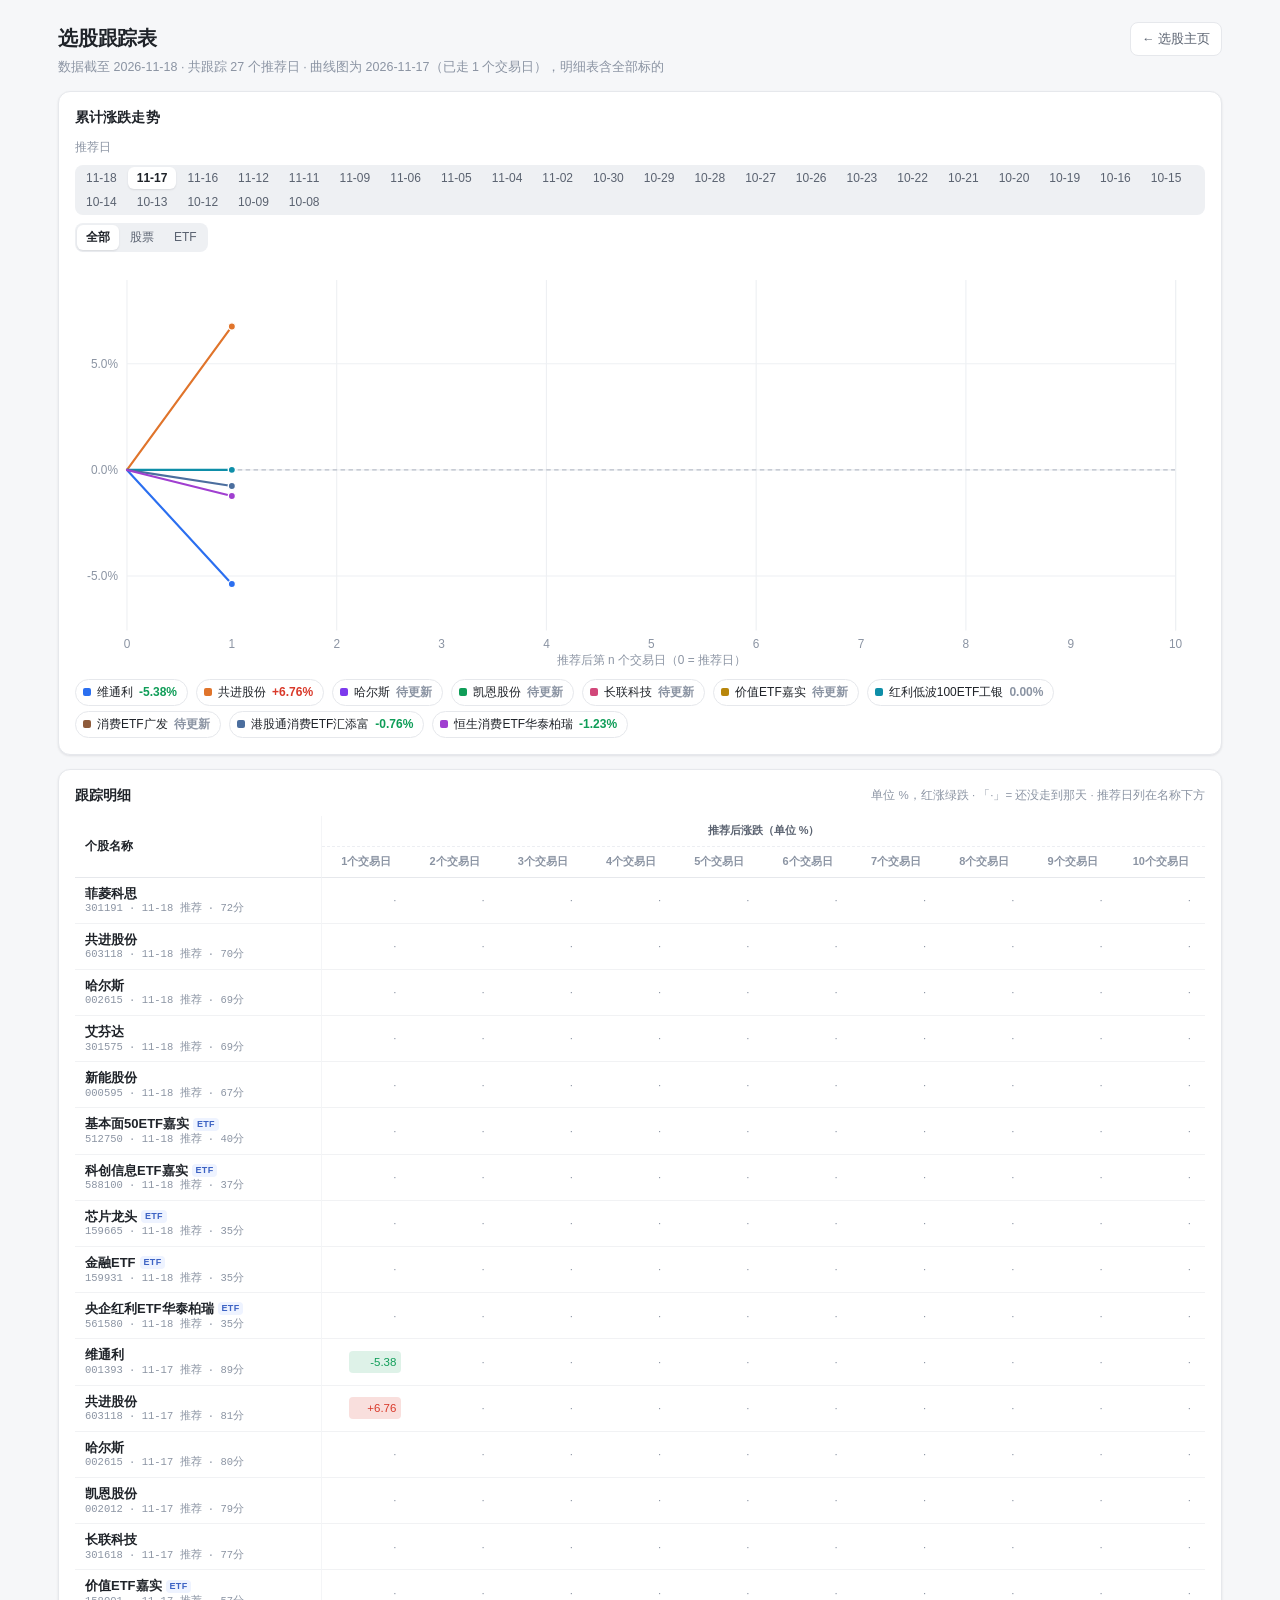
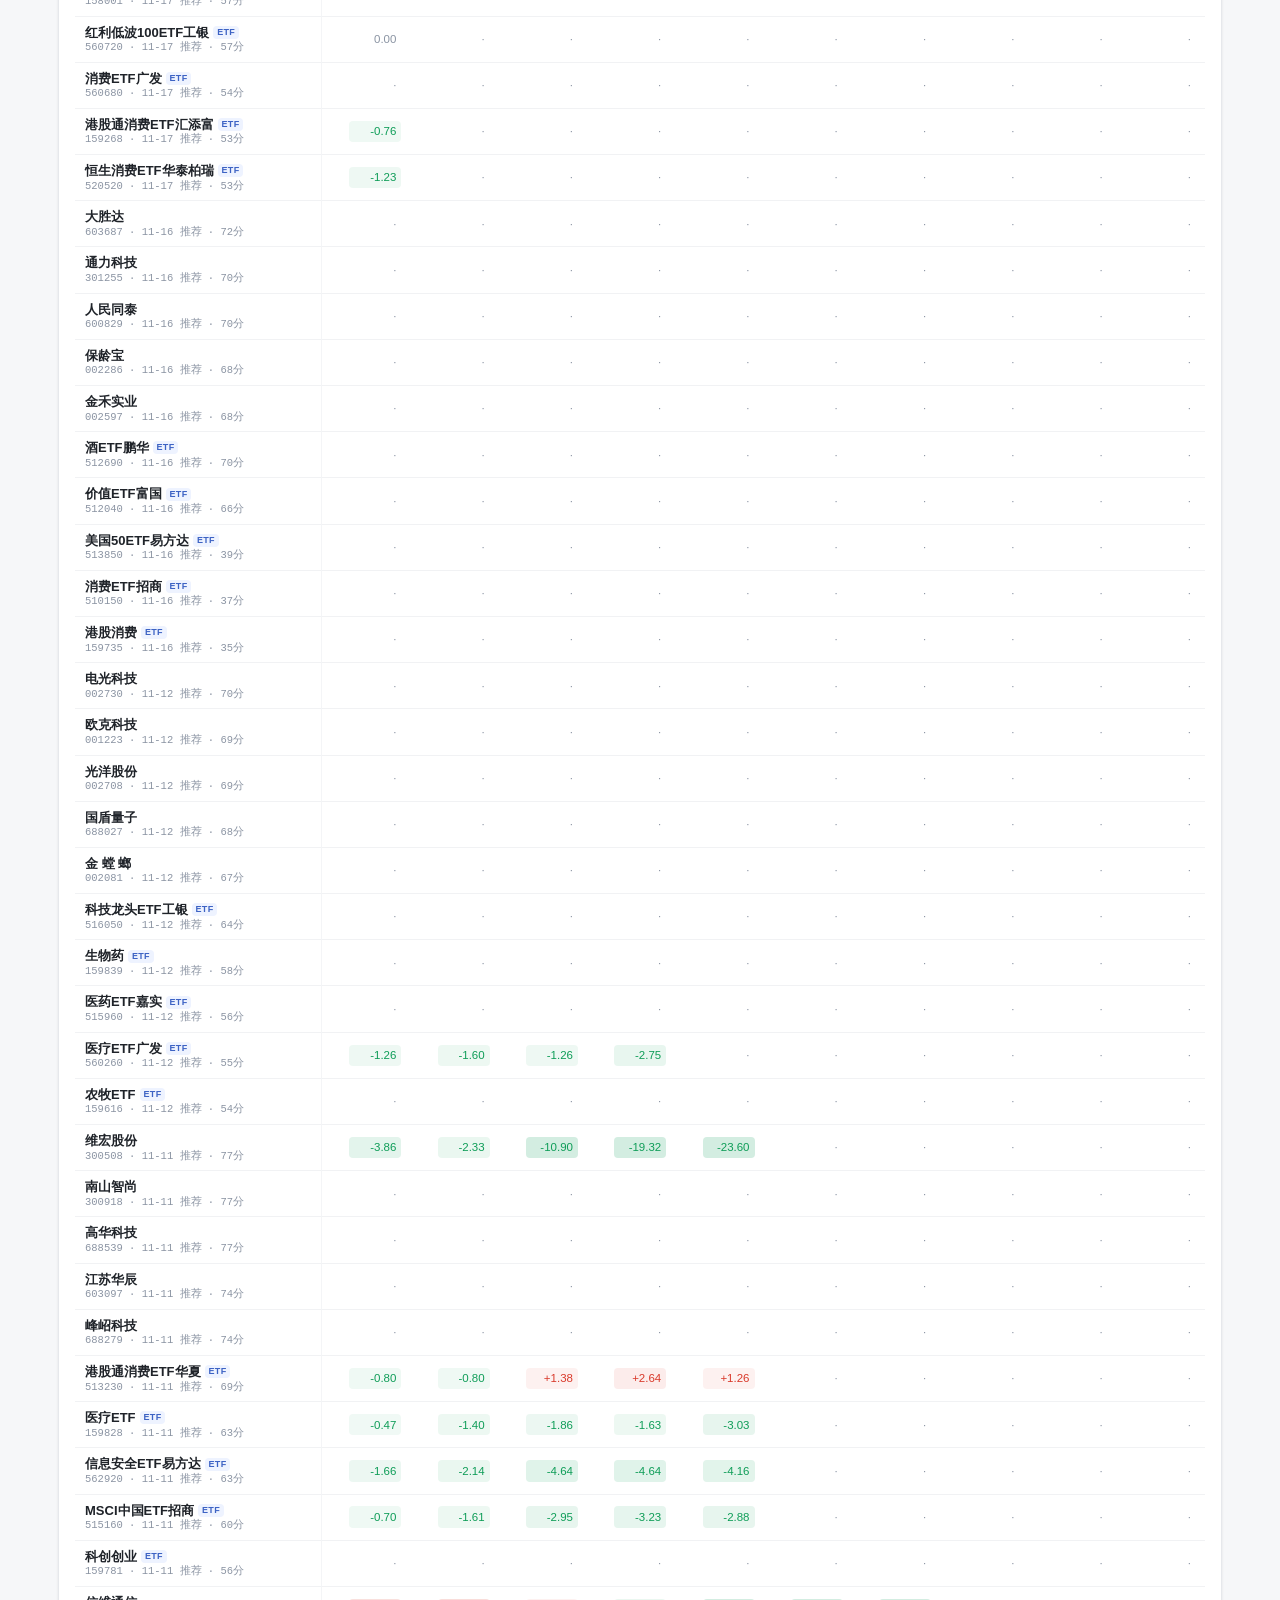
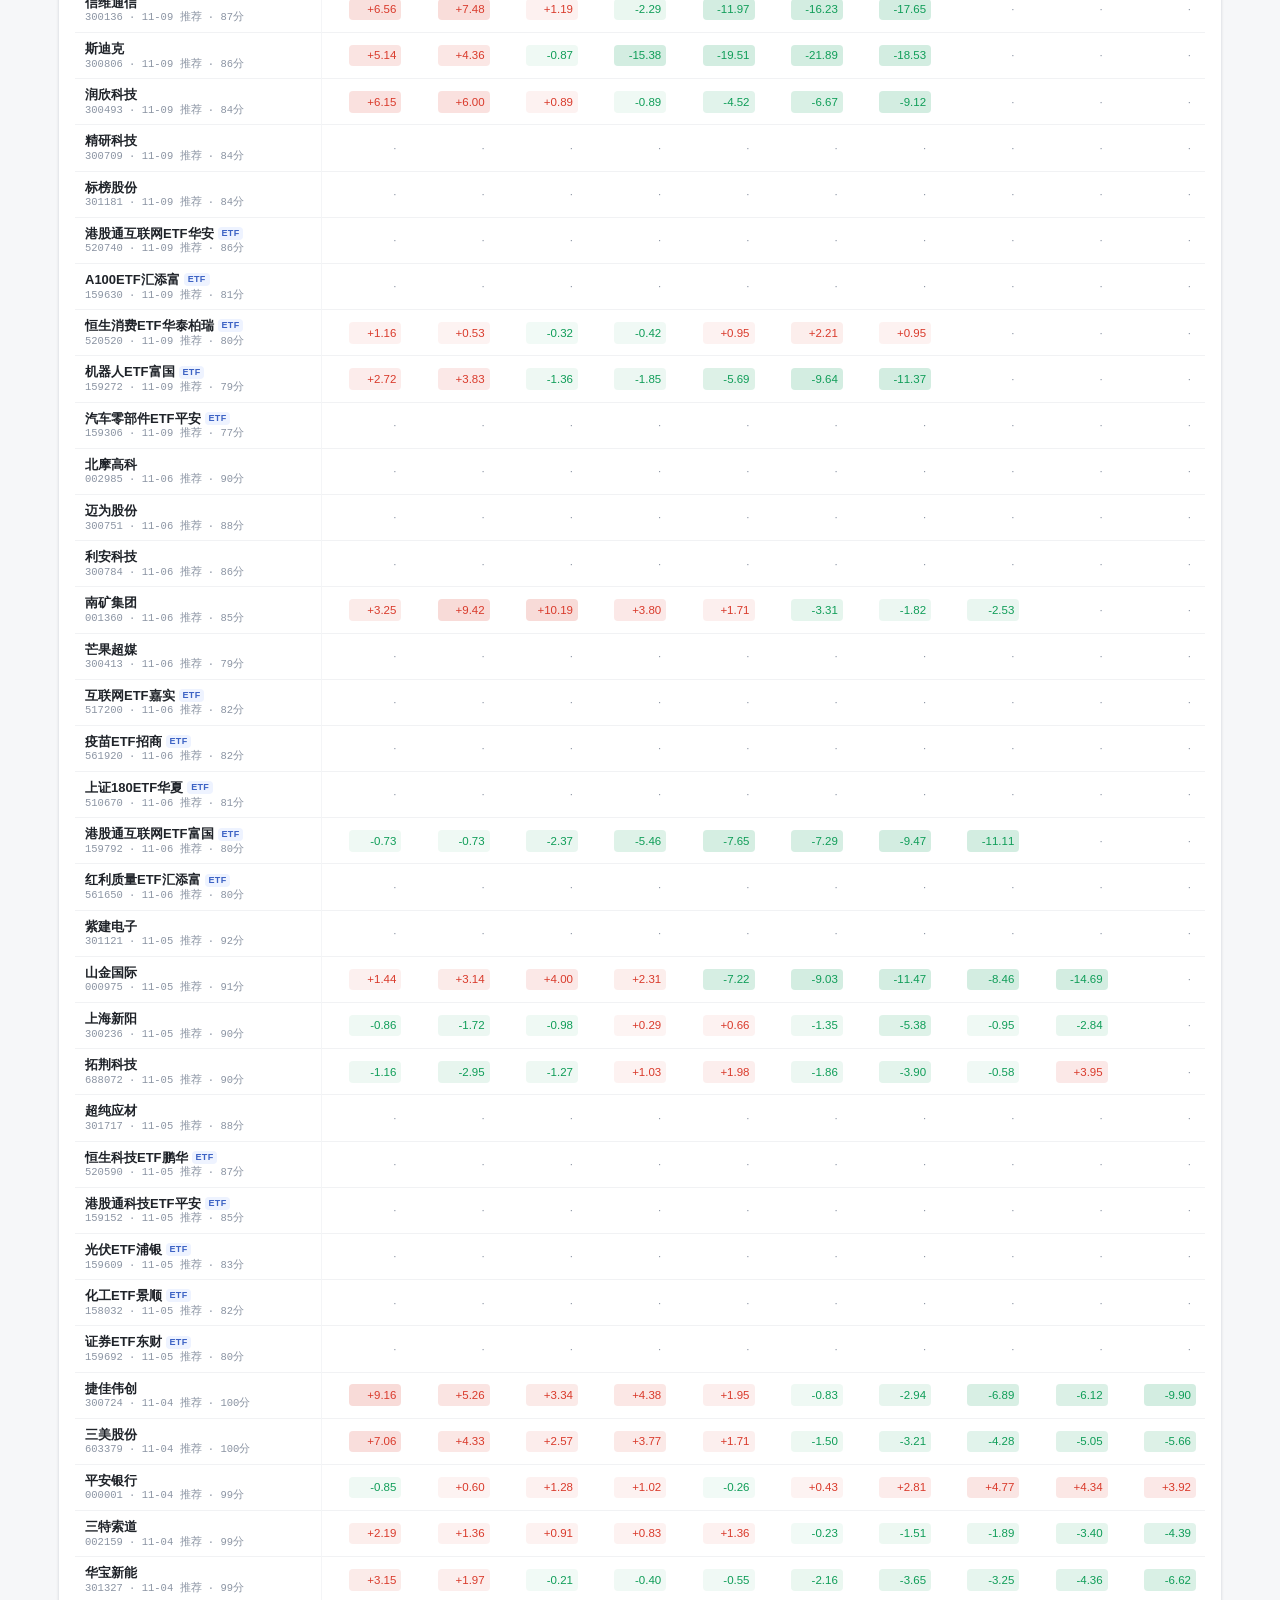
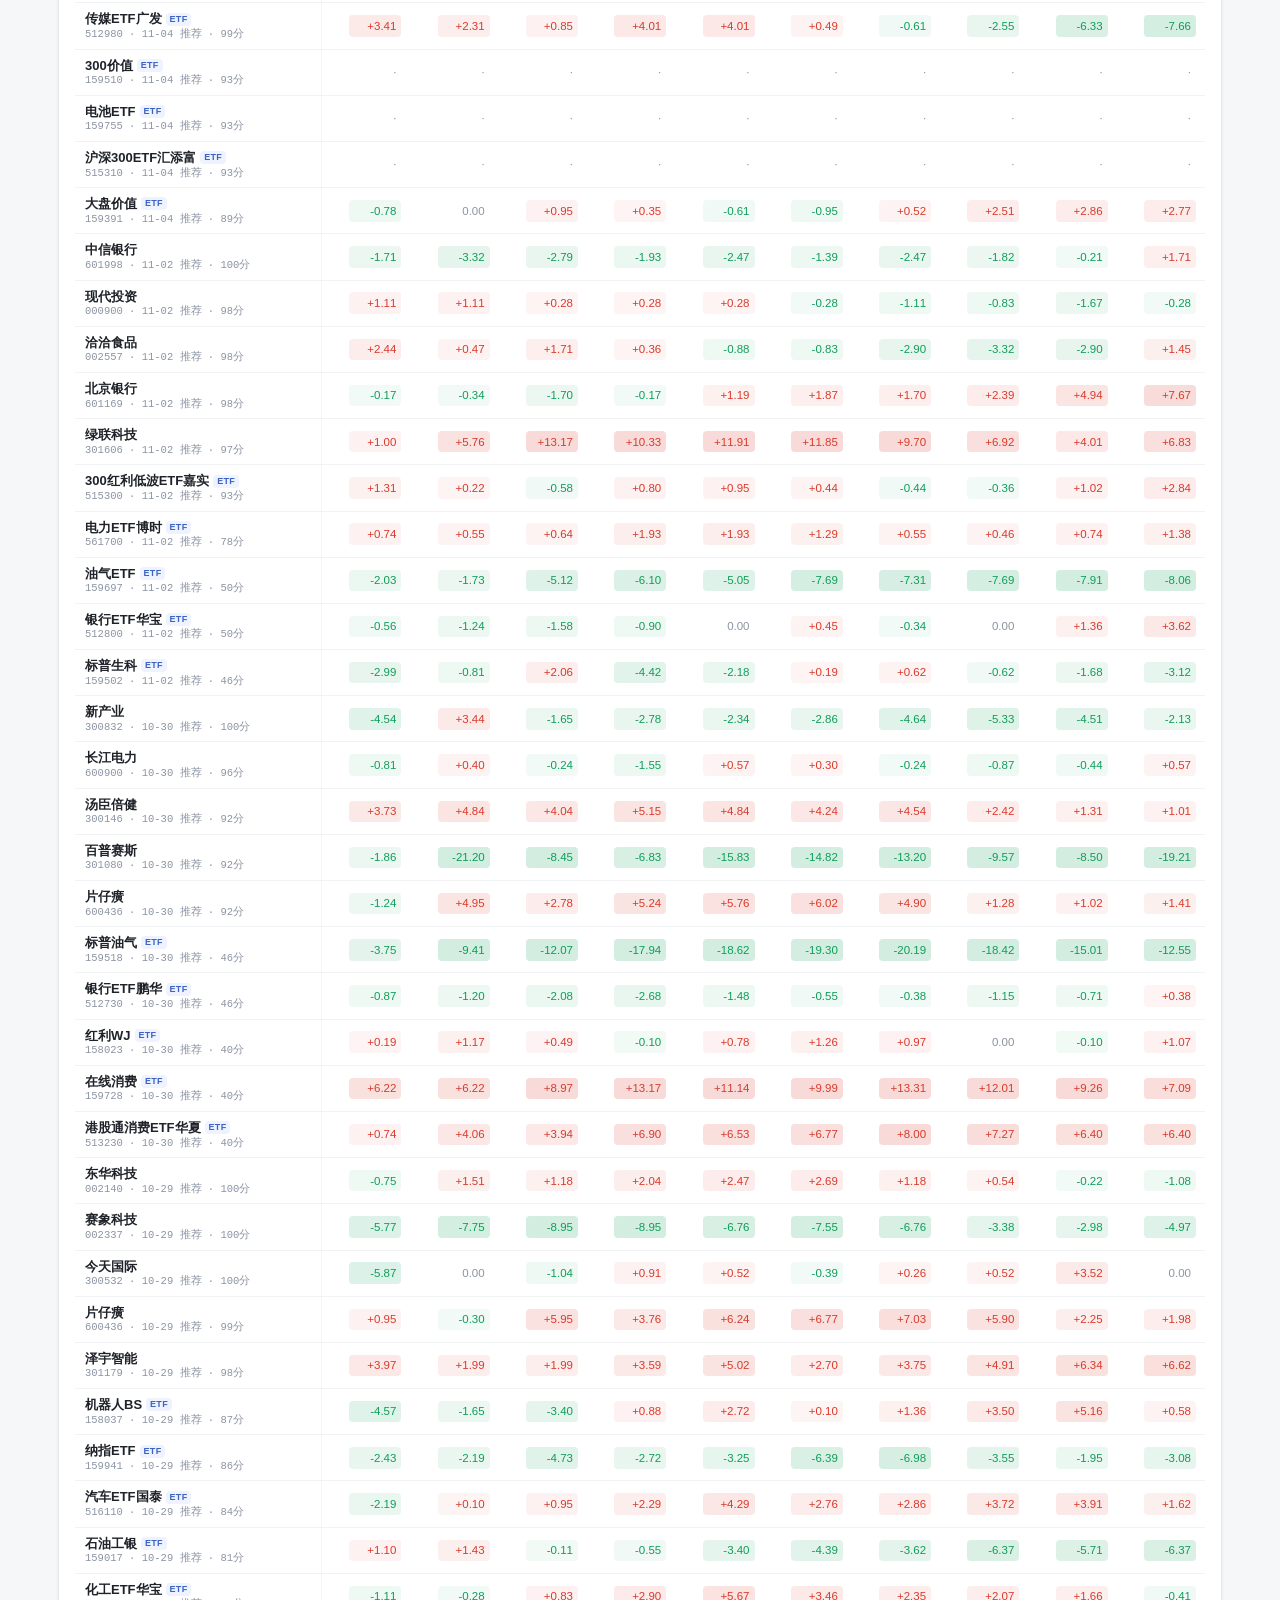
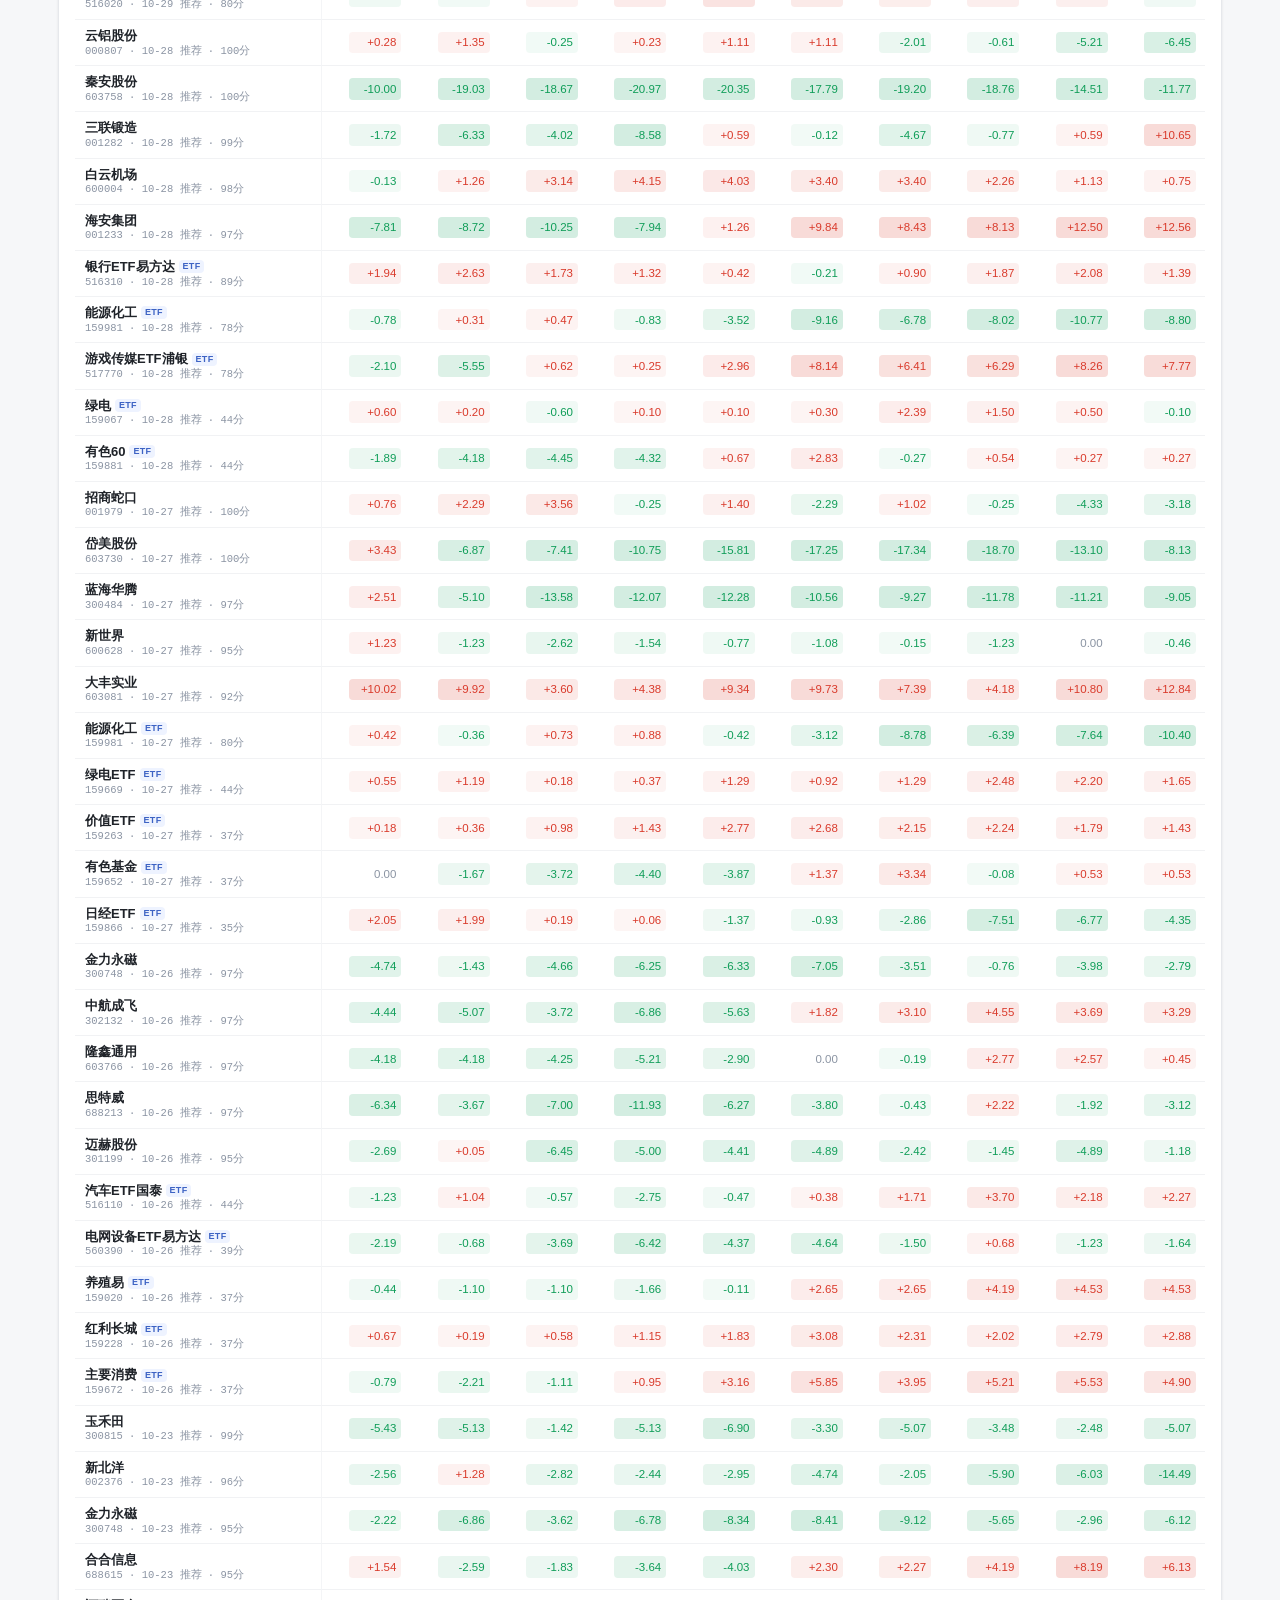
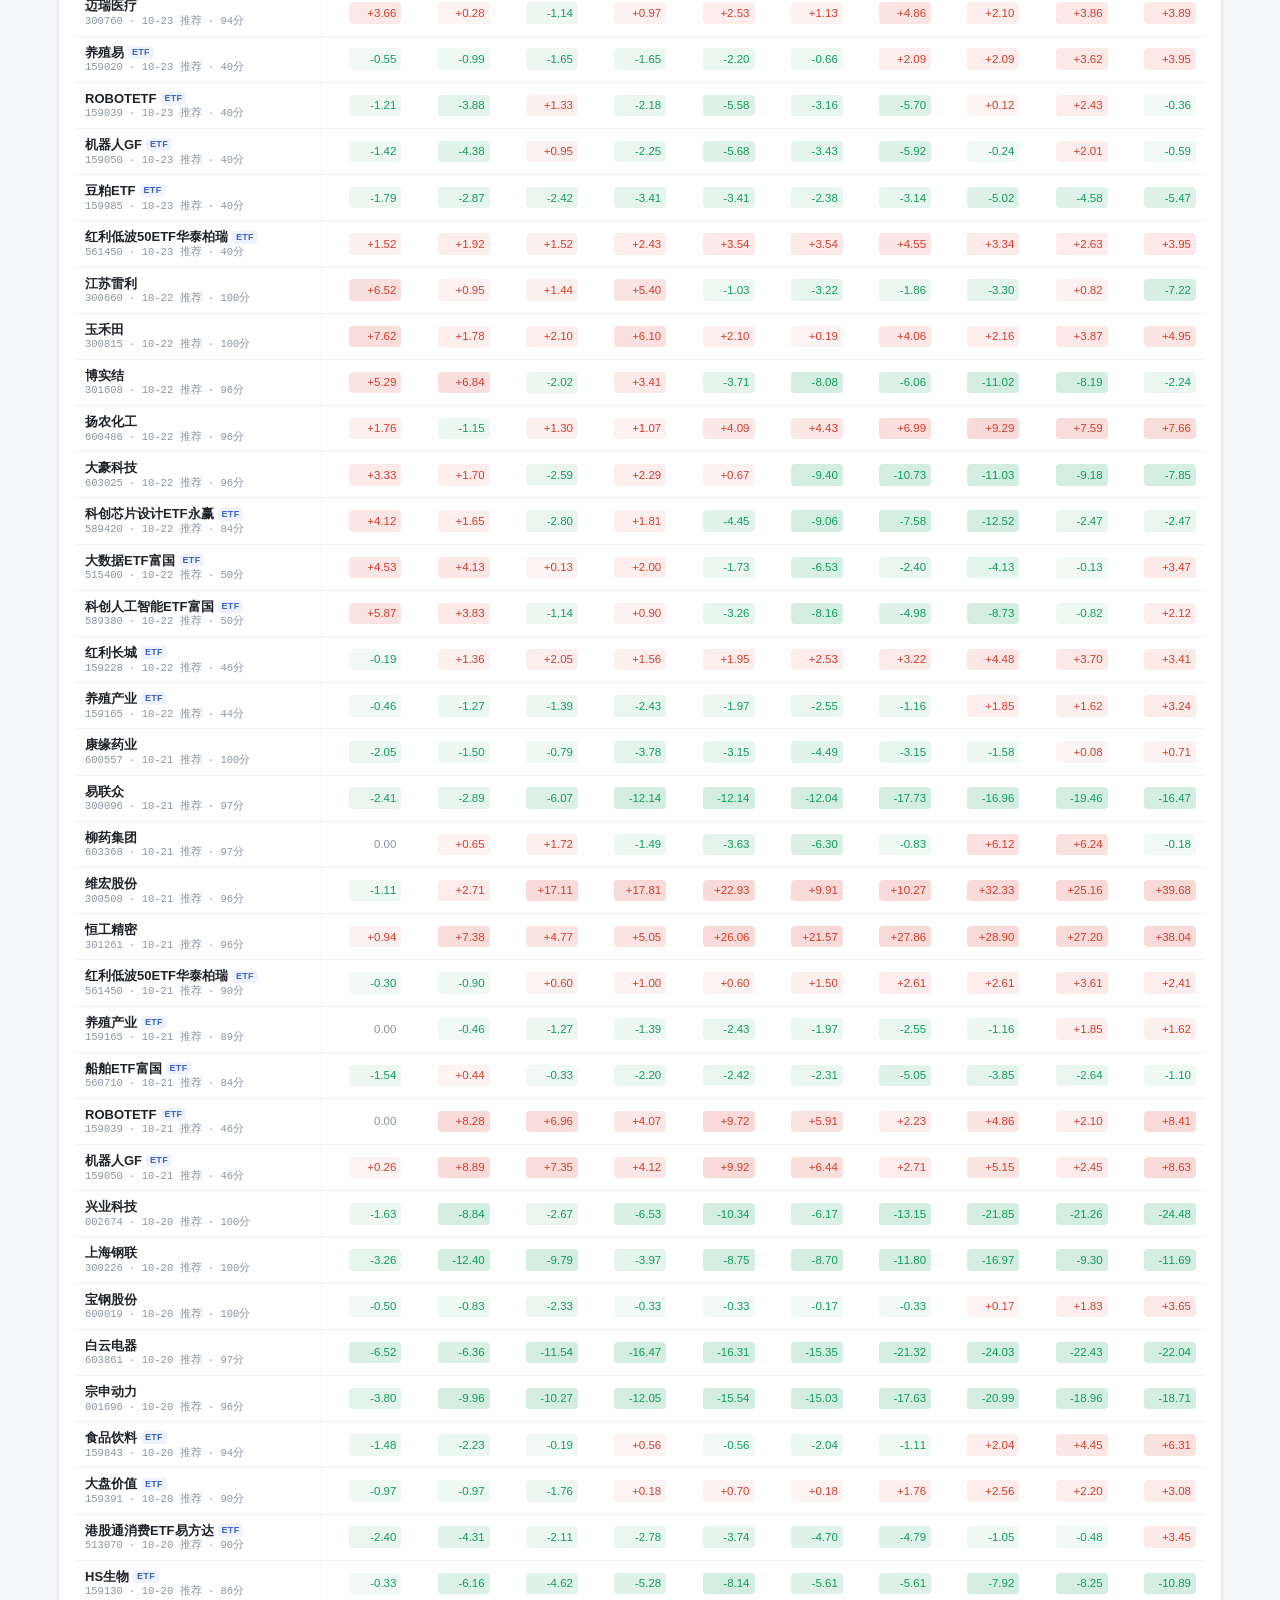
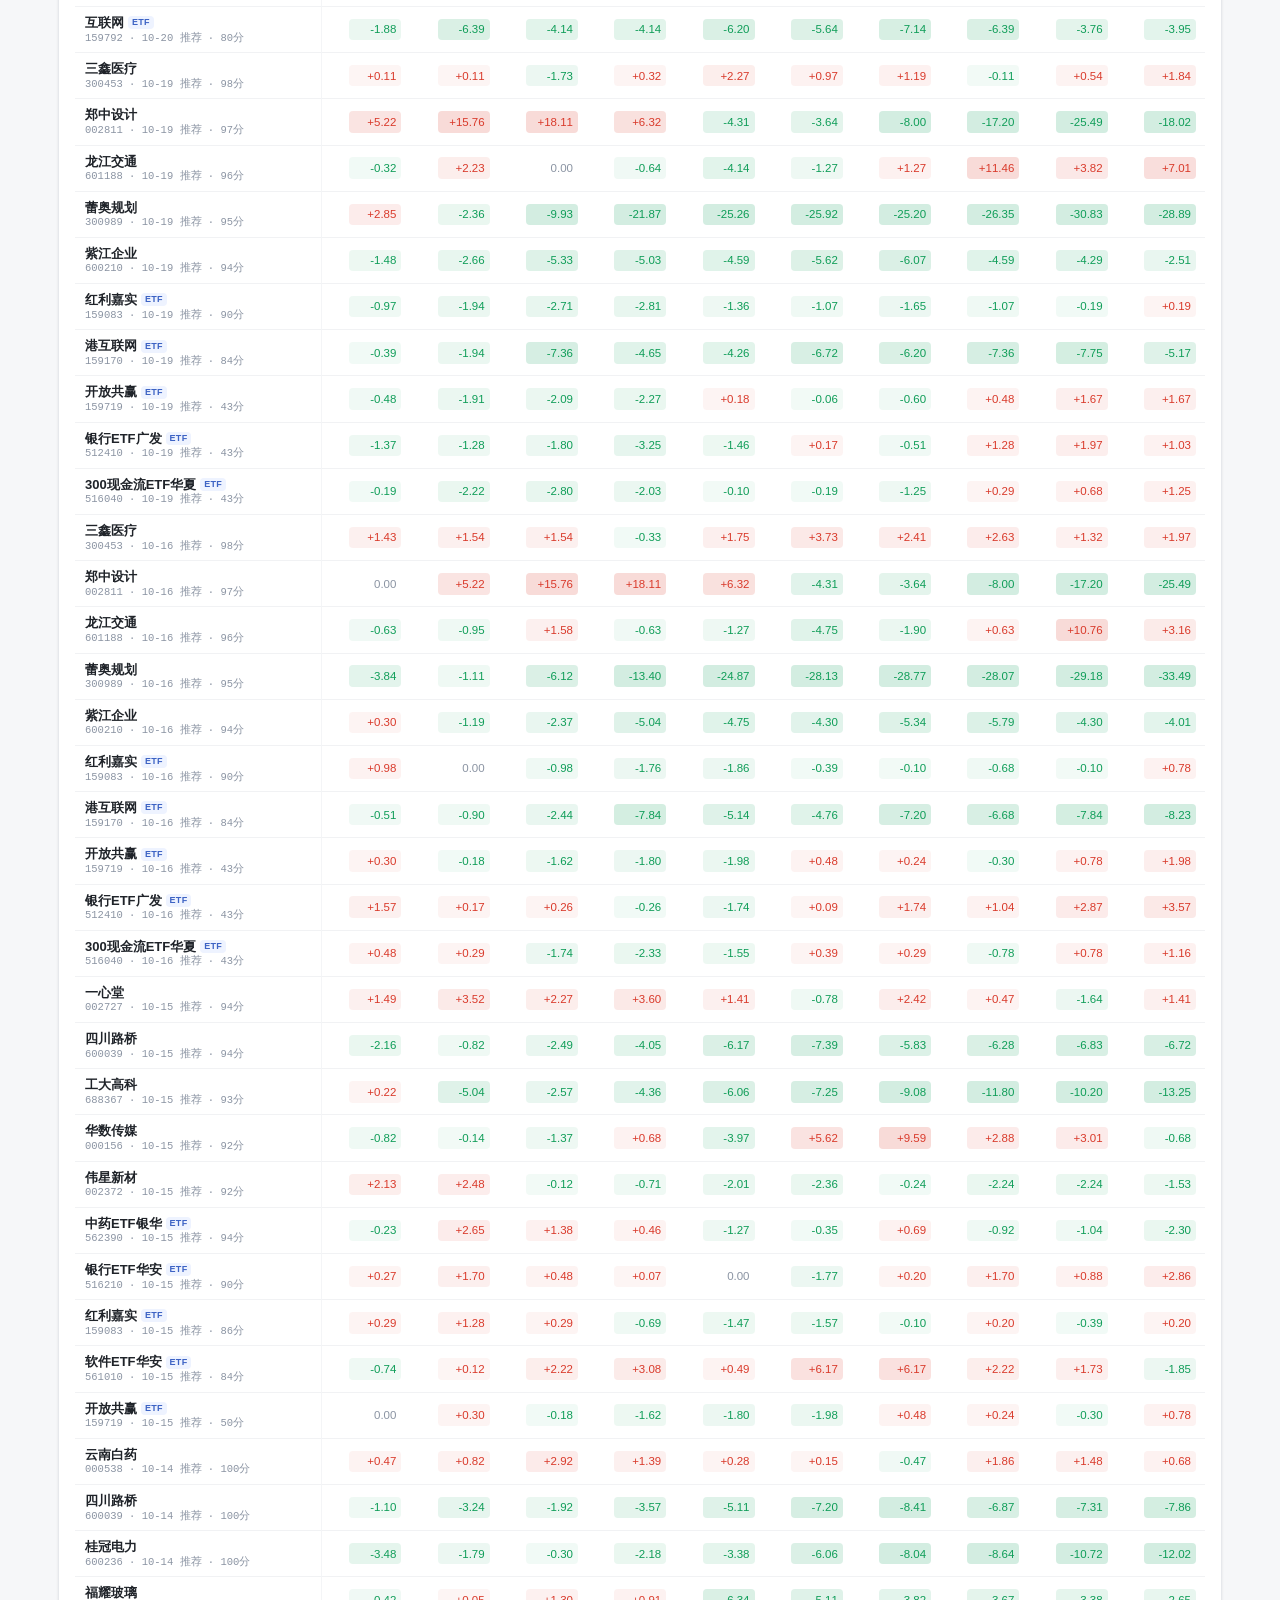
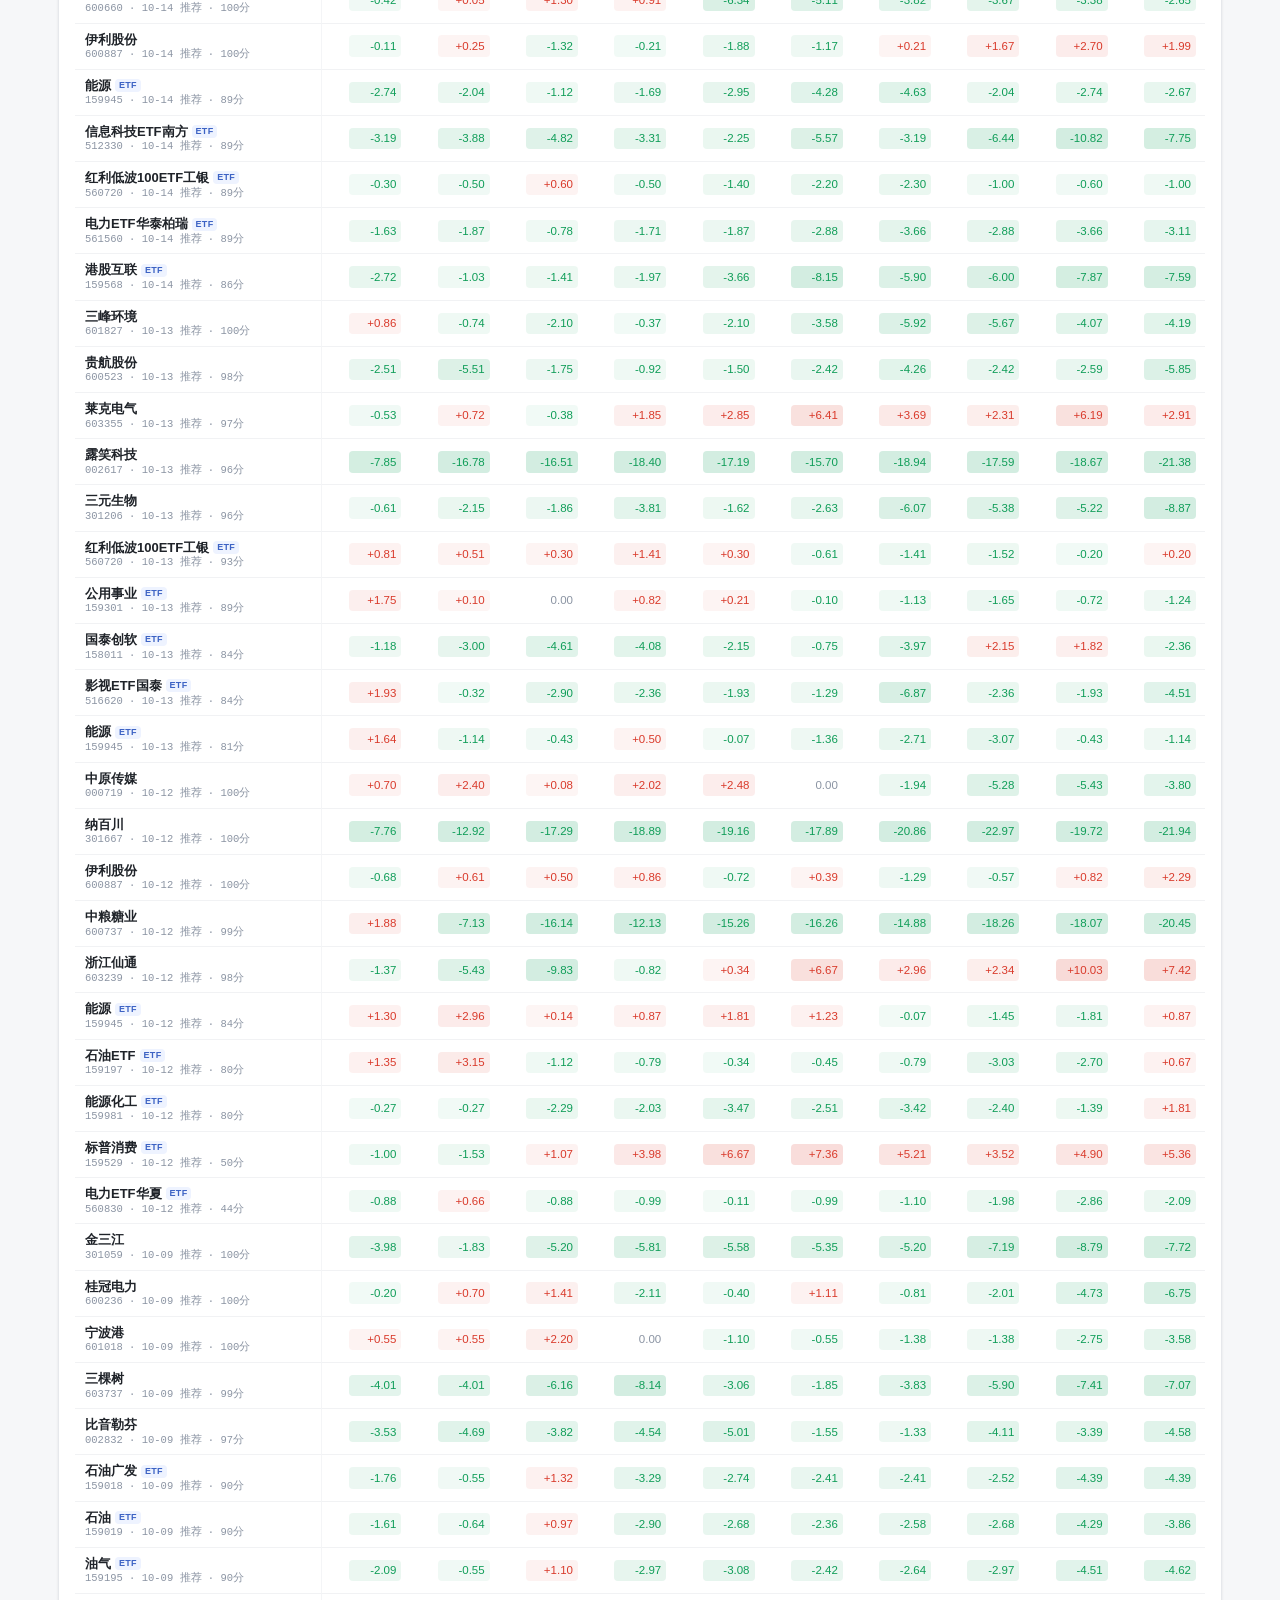
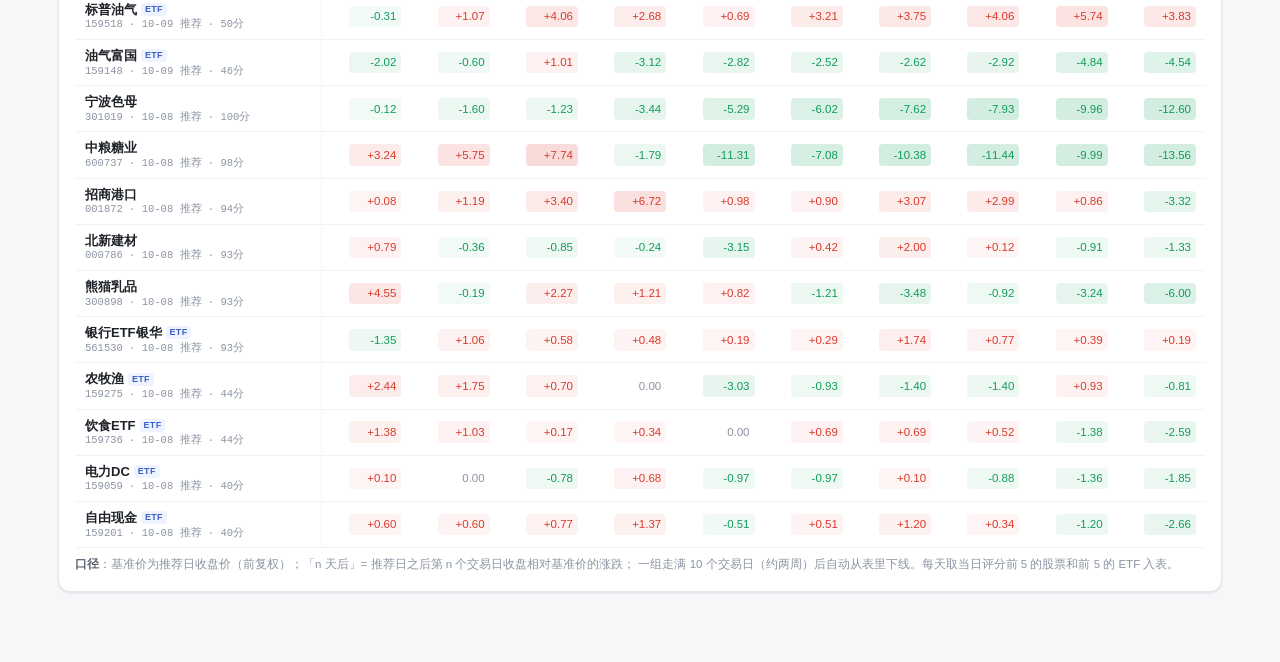
==== commit 44de9624: "data: 更新 2026-11-19 盘后缠论买点筛选结果" ====
--- a/perf.html
+++ b/perf.html
@@ -151,7 +151,7 @@
 </div>
 
 <script>
-const DATA = {"dates":["2026-11-18","2026-11-17","2026-11-16","2026-11-12","2026-11-11","2026-11-09","2026-11-06","2026-11-05","2026-11-04","2026-11-02","2026-10-30","2026-10-29","2026-10-28","2026-10-27","2026-10-26","2026-10-23","2026-10-22","2026-10-21","2026-10-20","2026-10-19","2026-10-16","2026-10-15","2026-10-14","2026-10-13","2026-10-12","2026-10-09","2026-10-08"],"groups":{"2026-11-18":{"base_date":"2026-11-18","rows":[{"code":"301191","name":"菲菱科思","type":"stock","score":72,"tags":["30分3买","5分3买"],"base_price":null,"rets":{},"done_days":0,"error":"无日线"},{"code":"603118","name":"共进股份","type":"stock","score":70,"tags":["30分3买","5分3买"],"base_price":null,"rets":{},"done_days":0,"error":"无日线"},{"code":"002615","name":"哈尔斯","type":"stock","score":69,"tags":["30分3买","5分1买"],"base_price":null,"rets":{},"done_days":0,"error":"无日线"},{"code":"301575","name":"艾芬达","type":"stock","score":69,"tags":["30分3买","5分2买"],"base_price":null,"rets":{},"done_days":0,"error":"无日线"},{"code":"600499","name":"科达制造","type":"stock","score":69,"tags":["30分3买","5分3买"],"base_price":null,"rets":{},"done_days":0,"error":"无日线"},{"code":"512750","name":"基本面50ETF嘉实","type":"etf","score":40,"tags":["30分3买"],"base_price":null,"rets":{},"done_days":0,"error":"无日线"},{"code":"588100","name":"科创信息ETF嘉实","type":"etf","score":37,"tags":["5分3买"],"base_price":null,"rets":{},"done_days":0,"error":"无日线"},{"code":"159665","name":"芯片龙头","type":"etf","score":35,"tags":["5分3买"],"base_price":null,"rets":{},"done_days":0,"error":"无日线"},{"code":"159931","name":"金融ETF","type":"etf","score":35,"tags":["5分2买"],"base_price":null,"rets":{},"done_days":0,"error":"无日线"},{"code":"561580","name":"央企红利ETF华泰柏瑞","type":"etf","score":35,"tags":["5分3买"],"base_price":null,"rets":{},"done_days":0,"error":"无日线"}]},"2026-11-17":{"base_date":"2026-11-17","rows":[{"code":"001393","name":"维通利","type":"stock","score":89,"tags":["30分2买","5分3买"],"base_price":null,"rets":{},"done_days":0,"error":"无日线"},{"code":"603118","name":"共进股份","type":"stock","score":81,"tags":["30分3买","5分3买"],"base_price":null,"rets":{},"done_days":0,"error":"无日线"},{"code":"002615","name":"哈尔斯","type":"stock","score":80,"tags":["30分3买","5分1买"],"base_price":null,"rets":{},"done_days":0,"error":"无日线"},{"code":"002012","name":"凯恩股份","type":"stock","score":79,"tags":["30分3买","5分1买"],"base_price":null,"rets":{},"done_days":0,"error":"无日线"},{"code":"301618","name":"长联科技","type":"stock","score":77,"tags":["30分2买","5分1买"],"base_price":null,"rets":{},"done_days":0,"error":"无日线"},{"code":"158001","name":"价值ETF嘉实","type":"etf","score":57,"tags":["5分3买"],"base_price":null,"rets":{},"done_days":0,"error":"无日线"},{"code":"560720","name":"红利低波100ETF工银","type":"etf","score":57,"tags":["5分3买"],"base_price":1.029,"rets":{"1":0.0},"done_days":1},{"code":"560680","name":"消费ETF广发","type":"etf","score":54,"tags":["5分3买"],"base_price":null,"rets":{},"done_days":0,"error":"无日线"},{"code":"159268","name":"港股通消费ETF汇添富","type":"etf","score":53,"tags":["5分3买"],"base_price":null,"rets":{},"done_days":0,"error":"无日线"},{"code":"520520","name":"恒生消费ETF华泰柏瑞","type":"etf","score":53,"tags":["5分3买"],"base_price":null,"rets":{},"done_days":0,"error":"无日线"}]},"2026-11-16":{"base_date":"2026-11-16","rows":[{"code":"603687","name":"大胜达","type":"stock","score":72,"tags":["30分3买","5分3买"],"base_price":null,"rets":{},"done_days":0,"error":"无日线"},{"code":"301255","name":"通力科技","type":"stock","score":70,"tags":["30分3买","5分3买"],"base_price":null,"rets":{},"done_days":0,"error":"无日线"},{"code":"600829","name":"人民同泰","type":"stock","score":70,"tags":["30分3买","5分3买"],"base_price":null,"rets":{},"done_days":0,"error":"无日线"},{"code":"002286","name":"保龄宝","type":"stock","score":68,"tags":["30分3买","5分3买"],"base_price":null,"rets":{},"done_days":0,"error":"无日线"},{"code":"002597","name":"金禾实业","type":"stock","score":68,"tags":["30分3买","5分3买"],"base_price":null,"rets":{},"done_days":0,"error":"无日线"},{"code":"512690","name":"酒ETF鹏华","type":"etf","score":70,"tags":["30分3买","5分3买"],"base_price":null,"rets":{},"done_days":0,"error":"无日线"},{"code":"512040","name":"价值ETF富国","type":"etf","score":66,"tags":["30分2买","5分3买"],"base_price":null,"rets":{},"done_days":0,"error":"无日线"},{"code":"513850","name":"美国50ETF易方达","type":"etf","score":39,"tags":["30分3买"],"base_price":null,"rets":{},"done_days":0,"error":"无日线"},{"code":"510150","name":"消费ETF招商","type":"etf","score":37,"tags":["30分3买"],"base_price":null,"rets":{},"done_days":0,"error":"无日线"},{"code":"159735","name":"港股消费","type":"etf","score":35,"tags":["5分3买"],"base_price":null,"rets":{},"done_days":0,"error":"无日线"}]},"2026-11-12":{"base_date":"2026-11-12","rows":[{"code":"002730","name":"电光科技","type":"stock","score":70,"tags":["30分3买","5分3买"],"base_price":null,"rets":{},"done_days":0,"error":"无日线"},{"code":"001223","name":"欧克科技","type":"stock","score":69,"tags":["30分3买","5分3买"],"base_price":null,"rets":{},"done_days":0,"error":"无日线"},{"code":"002708","name":"光洋股份","type":"stock","score":69,"tags":["30分3买","5分1买"],"base_price":null,"rets":{},"done_days":0,"error":"无日线"},{"code":"688027","name":"国盾量子","type":"stock","score":68,"tags":["30分3买","5分2买"],"base_price":null,"rets":{},"done_days":0,"error":"无日线"},{"code":"002081","name":"金 螳 螂","type":"stock","score":67,"tags":["30分3买","5分1买"],"base_price":null,"rets":{},"done_days":0,"error":"无日线"},{"code":"516050","name":"科技龙头ETF工银","type":"etf","score":64,"tags":["30分2买","5分3买"],"base_price":null,"rets":{},"done_days":0,"error":"无日线"},{"code":"159839","name":"生物药","type":"etf","score":58,"tags":["30分3买","5分2买"],"base_price":null,"rets":{},"done_days":0,"error":"无日线"},{"code":"515960","name":"医药ETF嘉实","type":"etf","score":56,"tags":["30分3买","5分1买"],"base_price":null,"rets":{},"done_days":0,"error":"无日线"},{"code":"560260","name":"医疗ETF广发","type":"etf","score":55,"tags":["30分3买","5分1买"],"base_price":null,"rets":{},"done_days":0,"error":"无日线"},{"code":"159616","name":"农牧ETF","type":"etf","score":54,"tags":["30分2买","5分1买"],"base_price":null,"rets":{},"done_days":0,"error":"无日线"}]},"2026-11-11":{"base_date":"2026-11-11","rows":[{"code":"300508","name":"维宏股份","type":"stock","score":77,"tags":["30分3买","5分3买"],"base_price":50.73,"rets":{"1":-3.86,"2":-2.33,"3":-10.9,"4":-19.32,"5":-23.6},"done_days":5},{"code":"300918","name":"南山智尚","type":"stock","score":77,"tags":["30分3买","5分3买"],"base_price":null,"rets":{},"done_days":0,"error":"无日线"},{"code":"688539","name":"高华科技","type":"stock","score":77,"tags":["30分3买","5分3买"],"base_price":null,"rets":{},"done_days":0,"error":"无日线"},{"code":"603097","name":"江苏华辰","type":"stock","score":74,"tags":["30分3买","5分3买"],"base_price":null,"rets":{},"done_days":0,"error":"无日线"},{"code":"688279","name":"峰岹科技","type":"stock","score":74,"tags":["30分3买","5分3买"],"base_price":null,"rets":{},"done_days":0,"error":"无日线"},{"code":"513230","name":"港股通消费ETF华夏","type":"etf","score":69,"tags":["30分3买","5分2买"],"base_price":null,"rets":{},"done_days":0,"error":"无日线"},{"code":"159828","name":"医疗ETF","type":"etf","score":63,"tags":["30分3买","5分1买"],"base_price":null,"rets":{},"done_days":0,"error":"无日线"},{"code":"562920","name":"信息安全ETF易方达","type":"etf","score":63,"tags":["30分3买","5分1买"],"base_price":null,"rets":{},"done_days":0,"error":"无日线"},{"code":"515160","name":"MSCI中国ETF招商","type":"etf","score":60,"tags":["30分2买","5分3买"],"base_price":null,"rets":{},"done_days":0,"error":"无日线"},{"code":"159781","name":"科创创业","type":"etf","score":56,"tags":["30分2买","5分3买"],"base_price":null,"rets":{},"done_days":0,"error":"无日线"}]},"2026-11-09":{"base_date":"2026-11-09","rows":[{"code":"300136","name":"信维通信","type":"stock","score":87,"tags":["30分2买","5分3买"],"base_price":null,"rets":{},"done_days":0,"error":"无日线"},{"code":"300806","name":"斯迪克","type":"stock","score":86,"tags":["30分3买","5分3买"],"base_price":null,"rets":{},"done_days":0,"error":"无日线"},{"code":"300493","name":"润欣科技","type":"stock","score":84,"tags":["30分3买","5分1买"],"base_price":null,"rets":{},"done_days":0,"error":"无日线"},{"code":"300709","name":"精研科技","type":"stock","score":84,"tags":["30分3买","5分2买"],"base_price":null,"rets":{},"done_days":0,"error":"无日线"},{"code":"301181","name":"标榜股份","type":"stock","score":84,"tags":["30分2买","5分3买"],"base_price":null,"rets":{},"done_days":0,"error":"无日线"},{"code":"520740","name":"港股通互联网ETF华安","type":"etf","score":86,"tags":["30分3买","5分1买"],"base_price":null,"rets":{},"done_days":0,"error":"无日线"},{"code":"159630","name":"A100ETF汇添富","type":"etf","score":81,"tags":["30分3买","5分3买"],"base_price":null,"rets":{},"done_days":0,"error":"无日线"},{"code":"520520","name":"恒生消费ETF华泰柏瑞","type":"etf","score":80,"tags":["30分3买","5分1买"],"base_price":null,"rets":{},"done_days":0,"error":"无日线"},{"code":"159272","name":"机器人ETF富国","type":"etf","score":79,"tags":["30分2买","5分2买"],"base_price":null,"rets":{},"done_days":0,"error":"无日线"},{"code":"159306","name":"汽车零部件ETF平安","type":"etf","score":77,"tags":["30分2买","5分2买"],"base_price":null,"rets":{},"done_days":0,"error":"无日线"}]},"2026-11-06":{"base_date":"2026-11-06","rows":[{"code":"002985","name":"北摩高科","type":"stock","score":90,"tags":["30分3买","5分2买"],"base_price":null,"rets":{},"done_days":0,"error":"无日线"},{"code":"300751","name":"迈为股份","type":"stock","score":88,"tags":["30分3买","5分1买"],"base_price":null,"rets":{},"done_days":0,"error":"无日线"},{"code":"300784","name":"利安科技","type":"stock","score":86,"tags":["30分3买","5分3买"],"base_price":null,"rets":{},"done_days":0,"error":"无日线"},{"code":"001360","name":"南矿集团","type":"stock","score":85,"tags":["30分3买","5分3买"],"base_price":null,"rets":{},"done_days":0,"error":"无日线"},{"code":"300413","name":"芒果超媒","type":"stock","score":79,"tags":["30分3买","5分3买"],"base_price":null,"rets":{},"done_days":0,"error":"无日线"},{"code":"517200","name":"互联网ETF嘉实","type":"etf","score":82,"tags":["30分3买","5分1买"],"base_price":null,"rets":{},"done_days":0,"error":"无日线"},{"code":"561920","name":"疫苗ETF招商","type":"etf","score":82,"tags":["30分3买","5分3买"],"base_price":null,"rets":{},"done_days":0,"error":"无日线"},{"code":"510670","name":"上证180ETF华夏","type":"etf","score":81,"tags":["30分3买","5分2买"],"base_price":null,"rets":{},"done_days":0,"error":"无日线"},{"code":"159792","name":"港股通互联网ETF富国","type":"etf","score":80,"tags":["30分3买","5分3买"],"base_price":0.549,"rets":{"1":-0.73,"2":-0.73,"3":-2.37,"4":-5.46,"5":-7.65,"6":-7.29,"7":-9.47,"8":-11.11},"done_days":8},{"code":"561650","name":"红利质量ETF汇添富","type":"etf","score":80,"tags":["30分3买","5分3买"],"base_price":null,"rets":{},"done_days":0,"error":"无日线"}]},"2026-11-05":{"base_date":"2026-11-05","rows":[{"code":"301121","name":"紫建电子","type":"stock","score":92,"tags":["30分3买","5分1买"],"base_price":null,"rets":{},"done_days":0,"error":"无日线"},{"code":"000975","name":"山金国际","type":"stock","score":91,"tags":["30分2买","5分3买"],"base_price":null,"rets":{},"done_days":0,"error":"无日线"},{"code":"300236","name":"上海新阳","type":"stock","score":90,"tags":["30分3买","5分3买"],"base_price":null,"rets":{},"done_days":0,"error":"无日线"},{"code":"688072","name":"拓荆科技","type":"stock","score":90,"tags":["30分3买","5分2买"],"base_price":null,"rets":{},"done_days":0,"error":"无日线"},{"code":"301717","name":"超纯应材","type":"stock","score":88,"tags":["30分3买","5分3买"],"base_price":null,"rets":{},"done_days":0,"error":"无日线"},{"code":"520590","name":"恒生科技ETF鹏华","type":"etf","score":87,"tags":["30分2买","5分3买"],"base_price":null,"rets":{},"done_days":0,"error":"无日线"},{"code":"159152","name":"港股通科技ETF平安","type":"etf","score":85,"tags":["30分2买","5分3买"],"base_price":null,"rets":{},"done_days":0,"error":"无日线"},{"code":"159609","name":"光伏ETF浦银","type":"etf","score":83,"tags":["30分2买","5分3买"],"base_price":null,"rets":{},"done_days":0,"error":"无日线"},{"code":"158032","name":"化工ETF景顺","type":"etf","score":82,"tags":["30分2买","5分3买"],"base_price":null,"rets":{},"done_days":0,"error":"无日线"},{"code":"159692","name":"证券ETF东财","type":"etf","score":80,"tags":["30分3买","5分3买"],"base_price":null,"rets":{},"done_days":0,"error":"无日线"}]},"2026-11-04":{"base_date":"2026-11-04","rows":[{"code":"300724","name":"捷佳伟创","type":"stock","score":100,"tags":["30分3买","5分3买"],"base_price":null,"rets":{},"done_days":0,"error":"无日线"},{"code":"603379","name":"三美股份","type":"stock","score":100,"tags":["30分3买","5分3买"],"base_price":null,"rets":{},"done_days":0,"error":"无日线"},{"code":"000001","name":"平安银行","type":"stock","score":99,"tags":["30分3买","5分2买"],"base_price":null,"rets":{},"done_days":0,"error":"无日线"},{"code":"002159","name":"三特索道","type":"stock","score":99,"tags":["30分3买","5分2买"],"base_price":null,"rets":{},"done_days":0,"error":"无日线"},{"code":"301327","name":"华宝新能","type":"stock","score":99,"tags":["30分3买","5分3买"],"base_price":null,"rets":{},"done_days":0,"error":"无日线"},{"code":"512980","name":"传媒ETF广发","type":"etf","score":99,"tags":["30分3买","5分3买"],"base_price":null,"rets":{},"done_days":0,"error":"无日线"},{"code":"159510","name":"300价值","type":"etf","score":93,"tags":["30分2买","5分3买"],"base_price":null,"rets":{},"done_days":0,"error":"无日线"},{"code":"159755","name":"电池ETF","type":"etf","score":93,"tags":["30分2买","5分3买"],"base_price":null,"rets":{},"done_days":0,"error":"无日线"},{"code":"515310","name":"沪深300ETF汇添富","type":"etf","score":93,"tags":["30分2买","5分3买"],"base_price":null,"rets":{},"done_days":0,"error":"无日线"},{"code":"159391","name":"大盘价值","type":"etf","score":89,"tags":["30分3买","5分3买"],"base_price":1.154,"rets":{"1":-0.78,"2":0.0,"3":0.95,"4":0.35,"5":-0.61,"6":-0.95,"7":0.52,"8":2.51,"9":2.86,"10":2.77},"done_days":10}]},"2026-11-02":{"base_date":"2026-11-02","rows":[{"code":"601998","name":"中信银行","type":"stock","score":100,"tags":["30分3买","5分3买"],"base_price":null,"rets":{},"done_days":0,"error":"无日线"},{"code":"000900","name":"现代投资","type":"stock","score":98,"tags":["30分2买","5分3买"],"base_price":null,"rets":{},"done_days":0,"error":"无日线"},{"code":"002557","name":"洽洽食品","type":"stock","score":98,"tags":["30分2买","5分3买"],"base_price":null,"rets":{},"done_days":0,"error":"无日线"},{"code":"601169","name":"北京银行","type":"stock","score":98,"tags":["30分2买","5分3买"],"base_price":null,"rets":{},"done_days":0,"error":"无日线"},{"code":"301606","name":"绿联科技","type":"stock","score":97,"tags":["30分3买","5分3买"],"base_price":null,"rets":{},"done_days":0,"error":"无日线"},{"code":"515300","name":"300红利低波ETF嘉实","type":"etf","score":93,"tags":["30分2买","5分3买"],"base_price":null,"rets":{},"done_days":0,"error":"无日线"},{"code":"561700","name":"电力ETF博时","type":"etf","score":78,"tags":["30分2买","5分1买"],"base_price":null,"rets":{},"done_days":0,"error":"无日线"},{"code":"159697","name":"油气ETF","type":"etf","score":50,"tags":["30分3买"],"base_price":null,"rets":{},"done_days":0,"error":"无日线"},{"code":"512800","name":"银行ETF华宝","type":"etf","score":50,"tags":["30分3买"],"base_price":null,"rets":{},"done_days":0,"error":"无日线"},{"code":"159502","name":"标普生科","type":"etf","score":46,"tags":["30分3买"],"base_price":null,"rets":{},"done_days":0,"error":"无日线"}]},"2026-10-30":{"base_date":"2026-10-30","rows":[{"code":"300832","name":"新产业","type":"stock","score":100,"tags":["30分3买","5分3买"],"base_price":null,"rets":{},"done_days":0,"error":"无日线"},{"code":"600900","name":"长江电力","type":"stock","score":96,"tags":["30分3买","5分1买"],"base_price":null,"rets":{},"done_days":0,"error":"无日线"},{"code":"300146","name":"汤臣倍健","type":"stock","score":92,"tags":["30分3买","5分1买"],"base_price":null,"rets":{},"done_days":0,"error":"无日线"},{"code":"301080","name":"百普赛斯","type":"stock","score":92,"tags":["30分3买","5分3买"],"base_price":null,"rets":{},"done_days":0,"error":"无日线"},{"code":"600436","name":"片仔癀","type":"stock","score":92,"tags":["30分3买","5分2买"],"base_price":null,"rets":{},"done_days":0,"error":"无日线"},{"code":"159518","name":"标普油气","type":"etf","score":46,"tags":["30分3买"],"base_price":1.466,"rets":{"1":-3.75,"2":-9.41,"3":-12.07,"4":-17.94,"5":-18.62,"6":-19.3,"7":-20.19,"8":-18.42,"9":-15.01,"10":-12.55},"done_days":10},{"code":"512730","name":"银行ETF鹏华","type":"etf","score":46,"tags":["30分3买"],"base_price":null,"rets":{},"done_days":0,"error":"无日线"},{"code":"158023","name":"红利WJ","type":"etf","score":40,"tags":["5分3买"],"base_price":null,"rets":{},"done_days":0,"error":"无日线"},{"code":"159728","name":"在线消费","type":"etf","score":40,"tags":["30分2买"],"base_price":null,"rets":{},"done_days":0,"error":"无日线"},{"code":"513230","name":"港股通消费ETF华夏","type":"etf","score":40,"tags":["5分3买"],"base_price":null,"rets":{},"done_days":0,"error":"无日线"}]},"2026-10-29":{"base_date":"2026-10-29","rows":[{"code":"002140","name":"东华科技","type":"stock","score":100,"tags":["30分3买","5分3买"],"base_price":null,"rets":{},"done_days":0,"error":"无日线"},{"code":"002337","name":"赛象科技","type":"stock","score":100,"tags":["30分3买","5分3买"],"base_price":null,"rets":{},"done_days":0,"error":"无日线"},{"code":"300532","name":"今天国际","type":"stock","score":100,"tags":["30分3买","5分3买"],"base_price":null,"rets":{},"done_days":0,"error":"无日线"},{"code":"600436","name":"片仔癀","type":"stock","score":99,"tags":["30分3买","5分2买"],"base_price":null,"rets":{},"done_days":0,"error":"无日线"},{"code":"301179","name":"泽宇智能","type":"stock","score":98,"tags":["30分2买","5分3买"],"base_price":null,"rets":{},"done_days":0,"error":"无日线"},{"code":"158037","name":"机器人BS","type":"etf","score":87,"tags":["30分3买","5分2买"],"base_price":null,"rets":{},"done_days":0,"error":"无日线"},{"code":"159941","name":"纳指ETF","type":"etf","score":86,"tags":["30分2买","5分3买"],"base_price":null,"rets":{},"done_days":0,"error":"无日线"},{"code":"516110","name":"汽车ETF国泰","type":"etf","score":84,"tags":["30分2买","5分1买"],"base_price":1.049,"rets":{"1":-2.19,"2":0.1,"3":0.95,"4":2.29,"5":4.29,"6":2.76,"7":2.86,"8":3.72,"9":3.91,"10":1.62},"done_days":10},{"code":"159017","name":"石油工银","type":"etf","score":81,"tags":["30分2买","5分2买"],"base_price":null,"rets":{},"done_days":0,"error":"无日线"},{"code":"516020","name":"化工ETF华宝","type":"etf","score":80,"tags":["30分2买","5分1买"],"base_price":null,"rets":{},"done_days":0,"error":"无日线"}]},"2026-10-28":{"base_date":"2026-10-28","rows":[{"code":"000807","name":"云铝股份","type":"stock","score":100,"tags":["30分3买","5分3买"],"base_price":25.023,"rets":{"1":0.28,"2":1.35,"3":-0.25,"4":0.23,"5":1.11,"6":1.11,"7":-2.01,"8":-0.61,"9":-5.21,"10":-6.45},"done_days":10},{"code":"603758","name":"秦安股份","type":"stock","score":100,"tags":["30分3买","5分3买"],"base_price":11.3,"rets":{"1":-10.0,"2":-19.03,"3":-18.67,"4":-20.97,"5":-20.35,"6":-17.79,"7":-19.2,"8":-18.76,"9":-14.51,"10":-11.77},"done_days":10},{"code":"001282","name":"三联锻造","type":"stock","score":99,"tags":["30分3买","5分2买"],"base_price":16.9,"rets":{"1":-1.72,"2":-6.33,"3":-4.02,"4":-8.58,"5":0.59,"6":-0.12,"7":-4.67,"8":-0.77,"9":0.59,"10":10.65},"done_days":10},{"code":"600004","name":"白云机场","type":"stock","score":98,"tags":["30分2买","5分3买"],"base_price":7.95,"rets":{"1":-0.13,"2":1.26,"3":3.14,"4":4.15,"5":4.03,"6":3.4,"7":3.4,"8":2.26,"9":1.13,"10":0.75},"done_days":10},{"code":"001233","name":"海安集团","type":"stock","score":97,"tags":["30分3买","5分3买"],"base_price":60.98,"rets":{"1":-7.81,"2":-8.72,"3":-10.25,"4":-7.94,"5":1.26,"6":9.84,"7":8.43,"8":8.13,"9":12.5,"10":12.56},"done_days":10},{"code":"516310","name":"银行ETF易方达","type":"etf","score":89,"tags":["30分2买","5分3买"],"base_price":1.444,"rets":{"1":1.94,"2":2.63,"3":1.73,"4":1.32,"5":0.42,"6":-0.21,"7":0.9,"8":1.87,"9":2.08,"10":1.39},"done_days":10},{"code":"159981","name":"能源化工","type":"etf","score":78,"tags":["30分2买","5分2买"],"base_price":1.932,"rets":{"1":-0.78,"2":0.31,"3":0.47,"4":-0.83,"5":-3.52,"6":-9.16,"7":-6.78,"8":-8.02,"9":-10.77,"10":-8.8},"done_days":10},{"code":"517770","name":"游戏传媒ETF浦银","type":"etf","score":78,"tags":["30分2买","5分1买"],"base_price":null,"rets":{},"done_days":0,"error":"无日线"},{"code":"159067","name":"绿电","type":"etf","score":44,"tags":["30分2买"],"base_price":null,"rets":{},"done_days":0,"error":"无日线"},{"code":"159881","name":"有色60","type":"etf","score":44,"tags":["30分2买"],"base_price":null,"rets":{},"done_days":0,"error":"无日线"}]},"2026-10-27":{"base_date":"2026-10-27","rows":[{"code":"001979","name":"招商蛇口","type":"stock","score":100,"tags":["30分3买","5分3买"],"base_price":7.86,"rets":{"1":0.76,"2":2.29,"3":3.56,"4":-0.25,"5":1.4,"6":-2.29,"7":1.02,"8":-0.25,"9":-4.33,"10":-3.18},"done_days":10},{"code":"603730","name":"岱美股份","type":"stock","score":100,"tags":["30分3买","5分3买"],"base_price":11.07,"rets":{"1":3.43,"2":-6.87,"3":-7.41,"4":-10.75,"5":-15.81,"6":-17.25,"7":-17.34,"8":-18.7,"9":-13.1,"10":-8.13},"done_days":10},{"code":"300484","name":"蓝海华腾","type":"stock","score":97,"tags":["30分3买","5分3买"],"base_price":13.92,"rets":{"1":2.51,"2":-5.1,"3":-13.58,"4":-12.07,"5":-12.28,"6":-10.56,"7":-9.27,"8":-11.78,"9":-11.21,"10":-9.05},"done_days":10},{"code":"600628","name":"新世界","type":"stock","score":95,"tags":["30分2买","5分3买"],"base_price":6.5,"rets":{"1":1.23,"2":-1.23,"3":-2.62,"4":-1.54,"5":-0.77,"6":-1.08,"7":-0.15,"8":-1.23,"9":0.0,"10":-0.46},"done_days":10},{"code":"603081","name":"大丰实业","type":"stock","score":92,"tags":["30分3买","5分1买"],"base_price":10.28,"rets":{"1":10.02,"2":9.92,"3":3.6,"4":4.38,"5":9.34,"6":9.73,"7":7.39,"8":4.18,"9":10.8,"10":12.84},"done_days":10},{"code":"159981","name":"能源化工","type":"etf","score":80,"tags":["30分2买","5分1买"],"base_price":1.924,"rets":{"1":0.42,"2":-0.36,"3":0.73,"4":0.88,"5":-0.42,"6":-3.12,"7":-8.78,"8":-6.39,"9":-7.64,"10":-10.4},"done_days":10},{"code":"159669","name":"绿电ETF","type":"etf","score":44,"tags":["30分2买"],"base_price":1.089,"rets":{"1":0.55,"2":1.19,"3":0.18,"4":0.37,"5":1.29,"6":0.92,"7":1.29,"8":2.48,"9":2.2,"10":1.65},"done_days":10},{"code":"159263","name":"价值ETF","type":"etf","score":37,"tags":["5分3买"],"base_price":1.118,"rets":{"1":0.18,"2":0.36,"3":0.98,"4":1.43,"5":2.77,"6":2.68,"7":2.15,"8":2.24,"9":1.79,"10":1.43},"done_days":10},{"code":"159652","name":"有色基金","type":"etf","score":37,"tags":["30分2买"],"base_price":1.318,"rets":{"1":0.0,"2":-1.67,"3":-3.72,"4":-4.4,"5":-3.87,"6":1.37,"7":3.34,"8":-0.08,"9":0.53,"10":0.53},"done_days":10},{"code":"159866","name":"日经ETF","type":"etf","score":35,"tags":["5分2买"],"base_price":1.611,"rets":{"1":2.05,"2":1.99,"3":0.19,"4":0.06,"5":-1.37,"6":-0.93,"7":-2.86,"8":-7.51,"9":-6.77,"10":-4.35},"done_days":10}]},"2026-10-26":{"base_date":"2026-10-26","rows":[{"code":"300748","name":"金力永磁","type":"stock","score":97,"tags":["30分3买","5分3买"],"base_price":25.1,"rets":{"1":-4.74,"2":-1.43,"3":-4.66,"4":-6.25,"5":-6.33,"6":-7.05,"7":-3.51,"8":-0.76,"9":-3.98,"10":-2.79},"done_days":10},{"code":"302132","name":"中航成飞","type":"stock","score":97,"tags":["30分3买","5分3买"],"base_price":67.51,"rets":{"1":-4.44,"2":-5.07,"3":-3.72,"4":-6.86,"5":-5.63,"6":1.82,"7":3.1,"8":4.55,"9":3.69,"10":3.29},"done_days":10},{"code":"603766","name":"隆鑫通用","type":"stock","score":97,"tags":["30分3买","5分3买"],"base_price":15.54,"rets":{"1":-4.18,"2":-4.18,"3":-4.25,"4":-5.21,"5":-2.9,"6":0.0,"7":-0.19,"8":2.77,"9":2.57,"10":0.45},"done_days":10},{"code":"688213","name":"思特威","type":"stock","score":97,"tags":["30分3买","5分3买"],"base_price":108.69,"rets":{"1":-6.34,"2":-3.67,"3":-7.0,"4":-11.93,"5":-6.27,"6":-3.8,"7":-0.43,"8":2.22,"9":-1.92,"10":-3.12},"done_days":10},{"code":"301199","name":"迈赫股份","type":"stock","score":95,"tags":["30分3买","5分2买"],"base_price":18.61,"rets":{"1":-2.69,"2":0.05,"3":-6.45,"4":-5.0,"5":-4.41,"6":-4.89,"7":-2.42,"8":-1.45,"9":-4.89,"10":-1.18},"done_days":10},{"code":"516110","name":"汽车ETF国泰","type":"etf","score":44,"tags":["5分3买"],"base_price":1.055,"rets":{"1":-1.23,"2":1.04,"3":-0.57,"4":-2.75,"5":-0.47,"6":0.38,"7":1.71,"8":3.7,"9":2.18,"10":2.27},"done_days":10},{"code":"560390","name":"电网设备ETF易方达","type":"etf","score":39,"tags":["5分2买"],"base_price":0.732,"rets":{"1":-2.19,"2":-0.68,"3":-3.69,"4":-6.42,"5":-4.37,"6":-4.64,"7":-1.5,"8":0.68,"9":-1.23,"10":-1.64},"done_days":10},{"code":"159020","name":"养殖易","type":"etf","score":37,"tags":["30分2买"],"base_price":0.906,"rets":{"1":-0.44,"2":-1.1,"3":-1.1,"4":-1.66,"5":-0.11,"6":2.65,"7":2.65,"8":4.19,"9":4.53,"10":4.53},"done_days":10},{"code":"159228","name":"红利长城","type":"etf","score":37,"tags":["30分2买"],"base_price":1.04,"rets":{"1":0.67,"2":0.19,"3":0.58,"4":1.15,"5":1.83,"6":3.08,"7":2.31,"8":2.02,"9":2.79,"10":2.88},"done_days":10},{"code":"159672","name":"主要消费","type":"etf","score":37,"tags":["5分3买"],"base_price":0.633,"rets":{"1":-0.79,"2":-2.21,"3":-1.11,"4":0.95,"5":3.16,"6":5.85,"7":3.95,"8":5.21,"9":5.53,"10":4.9},"done_days":10}]},"2026-10-23":{"base_date":"2026-10-23","rows":[{"code":"300815","name":"玉禾田","type":"stock","score":99,"tags":["30分3买","5分2买"],"base_price":16.95,"rets":{"1":-5.43,"2":-5.13,"3":-1.42,"4":-5.13,"5":-6.9,"6":-3.3,"7":-5.07,"8":-3.48,"9":-2.48,"10":-5.07},"done_days":10},{"code":"002376","name":"新北洋","type":"stock","score":96,"tags":["30分3买","5分2买"],"base_price":7.8,"rets":{"1":-2.56,"2":1.28,"3":-2.82,"4":-2.44,"5":-2.95,"6":-4.74,"7":-2.05,"8":-5.9,"9":-6.03,"10":-14.49},"done_days":10},{"code":"300748","name":"金力永磁","type":"stock","score":95,"tags":["30分3买","5分2买"],"base_price":25.67,"rets":{"1":-2.22,"2":-6.86,"3":-3.62,"4":-6.78,"5":-8.34,"6":-8.41,"7":-9.12,"8":-5.65,"9":-2.96,"10":-6.12},"done_days":10},{"code":"688615","name":"合合信息","type":"stock","score":95,"tags":["30分3买","5分2买"],"base_price":95.02,"rets":{"1":1.54,"2":-2.59,"3":-1.83,"4":-3.64,"5":-4.03,"6":2.3,"7":2.27,"8":4.19,"9":8.19,"10":6.13},"done_days":10},{"code":"300760","name":"迈瑞医疗","type":"stock","score":94,"tags":["30分3买","5分3买"],"base_price":176.0,"rets":{"1":3.66,"2":0.28,"3":-1.14,"4":0.97,"5":2.53,"6":1.13,"7":4.86,"8":2.1,"9":3.86,"10":3.89},"done_days":10},{"code":"159020","name":"养殖易","type":"etf","score":40,"tags":["30分2买"],"base_price":0.911,"rets":{"1":-0.55,"2":-0.99,"3":-1.65,"4":-1.65,"5":-2.2,"6":-0.66,"7":2.09,"8":2.09,"9":3.62,"10":3.95},"done_days":10},{"code":"159039","name":"ROBOTETF","type":"etf","score":40,"tags":["30分3买"],"base_price":0.824,"rets":{"1":-1.21,"2":-3.88,"3":1.33,"4":-2.18,"5":-5.58,"6":-3.16,"7":-5.7,"8":0.12,"9":2.43,"10":-0.36},"done_days":10},{"code":"159050","name":"机器人GF","type":"etf","score":40,"tags":["30分3买"],"base_price":0.845,"rets":{"1":-1.42,"2":-4.38,"3":0.95,"4":-2.25,"5":-5.68,"6":-3.43,"7":-5.92,"8":-0.24,"9":2.01,"10":-0.59},"done_days":10},{"code":"159985","name":"豆粕ETF","type":"etf","score":40,"tags":["5分3买"],"base_price":2.229,"rets":{"1":-1.79,"2":-2.87,"3":-2.42,"4":-3.41,"5":-3.41,"6":-2.38,"7":-3.14,"8":-5.02,"9":-4.58,"10":-5.47},"done_days":10},{"code":"561450","name":"红利低波50ETF华泰柏瑞","type":"etf","score":40,"tags":["30分3买"],"base_price":0.988,"rets":{"1":1.52,"2":1.92,"3":1.52,"4":2.43,"5":3.54,"6":3.54,"7":4.55,"8":3.34,"9":2.63,"10":3.95},"done_days":10}]},"2026-10-22":{"base_date":"2026-10-22","rows":[{"code":"300660","name":"江苏雷利","type":"stock","score":100,"tags":["30分3买","5分3买"],"base_price":24.25,"rets":{"1":6.52,"2":0.95,"3":1.44,"4":5.4,"5":-1.03,"6":-3.22,"7":-1.86,"8":-3.3,"9":0.82,"10":-7.22},"done_days":10},{"code":"300815","name":"玉禾田","type":"stock","score":100,"tags":["30分3买","5分3买"],"base_price":15.75,"rets":{"1":7.62,"2":1.78,"3":2.1,"4":6.1,"5":2.1,"6":0.19,"7":4.06,"8":2.16,"9":3.87,"10":4.95},"done_days":10},{"code":"301608","name":"博实结","type":"stock","score":96,"tags":["30分3买","5分1买"],"base_price":53.095,"rets":{"1":5.29,"2":6.84,"3":-2.02,"4":3.41,"5":-3.71,"6":-8.08,"7":-6.06,"8":-11.02,"9":-8.19,"10":-2.24},"done_days":10},{"code":"600486","name":"扬农化工","type":"stock","score":96,"tags":["30分3买","5分1买"],"base_price":52.33,"rets":{"1":1.76,"2":-1.15,"3":1.3,"4":1.07,"5":4.09,"6":4.43,"7":6.99,"8":9.29,"9":7.59,"10":7.66},"done_days":10},{"code":"603025","name":"大豪科技","type":"stock","score":96,"tags":["30分3买","5分1买"],"base_price":13.51,"rets":{"1":3.33,"2":1.7,"3":-2.59,"4":2.29,"5":0.67,"6":-9.4,"7":-10.73,"8":-11.03,"9":-9.18,"10":-7.85},"done_days":10},{"code":"589420","name":"科创芯片设计ETF永赢","type":"etf","score":84,"tags":["30分2买","5分1买"],"base_price":0.607,"rets":{"1":4.12,"2":1.65,"3":-2.8,"4":1.81,"5":-4.45,"6":-9.06,"7":-7.58,"8":-12.52,"9":-2.47,"10":-2.47},"done_days":10},{"code":"515400","name":"大数据ETF富国","type":"etf","score":50,"tags":["30分3买"],"base_price":0.75,"rets":{"1":4.53,"2":4.13,"3":0.13,"4":2.0,"5":-1.73,"6":-6.53,"7":-2.4,"8":-4.13,"9":-0.13,"10":3.47},"done_days":10},{"code":"589380","name":"科创人工智能ETF富国","type":"etf","score":50,"tags":["30分3买"],"base_price":1.226,"rets":{"1":5.87,"2":3.83,"3":-1.14,"4":0.9,"5":-3.26,"6":-8.16,"7":-4.98,"8":-8.73,"9":-0.82,"10":2.12},"done_days":10},{"code":"159228","name":"红利长城","type":"etf","score":46,"tags":["30分3买"],"base_price":1.026,"rets":{"1":-0.19,"2":1.36,"3":2.05,"4":1.56,"5":1.95,"6":2.53,"7":3.22,"8":4.48,"9":3.7,"10":3.41},"done_days":10},{"code":"159165","name":"养殖产业","type":"etf","score":44,"tags":["30分2买"],"base_price":0.863,"rets":{"1":-0.46,"2":-1.27,"3":-1.39,"4":-2.43,"5":-1.97,"6":-2.55,"7":-1.16,"8":1.85,"9":1.62,"10":3.24},"done_days":10}]},"2026-10-21":{"base_date":"2026-10-21","rows":[{"code":"600557","name":"康缘药业","type":"stock","score":100,"tags":["30分3买","5分3买"],"base_price":12.69,"rets":{"1":-2.05,"2":-1.5,"3":-0.79,"4":-3.78,"5":-3.15,"6":-4.49,"7":-3.15,"8":-1.58,"9":0.08,"10":0.71},"done_days":10},{"code":"300096","name":"易联众","type":"stock","score":97,"tags":["30分3买","5分3买"],"base_price":10.38,"rets":{"1":-2.41,"2":-2.89,"3":-6.07,"4":-12.14,"5":-12.14,"6":-12.04,"7":-17.73,"8":-16.96,"9":-19.46,"10":-16.47},"done_days":10},{"code":"603368","name":"柳药集团","type":"stock","score":97,"tags":["30分3买","5分3买"],"base_price":16.82,"rets":{"1":0.0,"2":0.65,"3":1.72,"4":-1.49,"5":-3.63,"6":-6.3,"7":-0.83,"8":6.12,"9":6.24,"10":-0.18},"done_days":10},{"code":"300508","name":"维宏股份","type":"stock","score":96,"tags":["30分3买","5分1买"],"base_price":33.19,"rets":{"1":-1.11,"2":2.71,"3":17.11,"4":17.81,"5":22.93,"6":9.91,"7":10.27,"8":32.33,"9":25.16,"10":39.68},"done_days":10},{"code":"301261","name":"恒工精密","type":"stock","score":96,"tags":["30分3买","5分1买"],"base_price":49.89,"rets":{"1":0.94,"2":7.38,"3":4.77,"4":5.05,"5":26.06,"6":21.57,"7":27.86,"8":28.9,"9":27.2,"10":38.04},"done_days":10},{"code":"561450","name":"红利低波50ETF华泰柏瑞","type":"etf","score":90,"tags":["30分3买","5分1买"],"base_price":0.997,"rets":{"1":-0.3,"2":-0.9,"3":0.6,"4":1.0,"5":0.6,"6":1.5,"7":2.61,"8":2.61,"9":3.61,"10":2.41},"done_days":10},{"code":"159165","name":"养殖产业","type":"etf","score":89,"tags":["30分2买","5分3买"],"base_price":0.863,"rets":{"1":0.0,"2":-0.46,"3":-1.27,"4":-1.39,"5":-2.43,"6":-1.97,"7":-2.55,"8":-1.16,"9":1.85,"10":1.62},"done_days":10},{"code":"560710","name":"船舶ETF富国","type":"etf","score":84,"tags":["30分2买","5分1买"],"base_price":0.91,"rets":{"1":-1.54,"2":0.44,"3":-0.33,"4":-2.2,"5":-2.42,"6":-2.31,"7":-5.05,"8":-3.85,"9":-2.64,"10":-1.1},"done_days":10},{"code":"159039","name":"ROBOTETF","type":"etf","score":46,"tags":["30分3买"],"base_price":0.761,"rets":{"1":0.0,"2":8.28,"3":6.96,"4":4.07,"5":9.72,"6":5.91,"7":2.23,"8":4.86,"9":2.1,"10":8.41},"done_days":10},{"code":"159050","name":"机器人GF","type":"etf","score":46,"tags":["30分3买"],"base_price":0.776,"rets":{"1":0.26,"2":8.89,"3":7.35,"4":4.12,"5":9.92,"6":6.44,"7":2.71,"8":5.15,"9":2.45,"10":8.63},"done_days":10}]},"2026-10-20":{"base_date":"2026-10-20","rows":[{"code":"002674","name":"兴业科技","type":"stock","score":100,"tags":["30分3买","5分3买"],"base_price":22.06,"rets":{"1":-1.63,"2":-8.84,"3":-2.67,"4":-6.53,"5":-10.34,"6":-6.17,"7":-13.15,"8":-21.85,"9":-21.26,"10":-24.48},"done_days":10},{"code":"300226","name":"上海钢联","type":"stock","score":100,"tags":["30分3买","5分3买"],"base_price":18.39,"rets":{"1":-3.26,"2":-12.4,"3":-9.79,"4":-3.97,"5":-8.75,"6":-8.7,"7":-11.8,"8":-16.97,"9":-9.3,"10":-11.69},"done_days":10},{"code":"600019","name":"宝钢股份","type":"stock","score":100,"tags":["30分3买","5分3买"],"base_price":6.02,"rets":{"1":-0.5,"2":-0.83,"3":-2.33,"4":-0.33,"5":-0.33,"6":-0.17,"7":-0.33,"8":0.17,"9":1.83,"10":3.65},"done_days":10},{"code":"603861","name":"白云电器","type":"stock","score":97,"tags":["30分3买","5分3买"],"base_price":12.57,"rets":{"1":-6.52,"2":-6.36,"3":-11.54,"4":-16.47,"5":-16.31,"6":-15.35,"7":-21.32,"8":-24.03,"9":-22.43,"10":-22.04},"done_days":10},{"code":"001696","name":"宗申动力","type":"stock","score":96,"tags":["30分3买","5分1买"],"base_price":15.77,"rets":{"1":-3.8,"2":-9.96,"3":-10.27,"4":-12.05,"5":-15.54,"6":-15.03,"7":-17.63,"8":-20.99,"9":-18.96,"10":-18.71},"done_days":10},{"code":"159843","name":"食品饮料","type":"etf","score":94,"tags":["30分3买","5分2买"],"base_price":0.539,"rets":{"1":-1.48,"2":-2.23,"3":-0.19,"4":0.56,"5":-0.56,"6":-2.04,"7":-1.11,"8":2.04,"9":4.45,"10":6.31},"done_days":10},{"code":"159391","name":"大盘价值","type":"etf","score":90,"tags":["30分3买","5分2买"],"base_price":1.135,"rets":{"1":-0.97,"2":-0.97,"3":-1.76,"4":0.18,"5":0.7,"6":0.18,"7":1.76,"8":2.56,"9":2.2,"10":3.08},"done_days":10},{"code":"513070","name":"港股通消费ETF易方达","type":"etf","score":90,"tags":["30分3买","5分1买"],"base_price":1.043,"rets":{"1":-2.4,"2":-4.31,"3":-2.11,"4":-2.78,"5":-3.74,"6":-4.7,"7":-4.79,"8":-1.05,"9":-0.48,"10":3.45},"done_days":10},{"code":"159130","name":"HS生物","type":"etf","score":86,"tags":["30分2买","5分3买"],"base_price":0.909,"rets":{"1":-0.33,"2":-6.16,"3":-4.62,"4":-5.28,"5":-8.14,"6":-5.61,"7":-5.61,"8":-7.92,"9":-8.25,"10":-10.89},"done_days":10},{"code":"159792","name":"互联网","type":"etf","score":80,"tags":["30分2买","5分1买"],"base_price":0.532,"rets":{"1":-1.88,"2":-6.39,"3":-4.14,"4":-4.14,"5":-6.2,"6":-5.64,"7":-7.14,"8":-6.39,"9":-3.76,"10":-3.95},"done_days":10}]},"2026-10-19":{"base_date":"2026-10-19","rows":[{"code":"300453","name":"三鑫医疗","type":"stock","score":98,"tags":["30分2买","5分3买"],"base_price":9.25,"rets":{"1":0.11,"2":0.11,"3":-1.73,"4":0.32,"5":2.27,"6":0.97,"7":1.19,"8":-0.11,"9":0.54,"10":1.84},"done_days":10},{"code":"002811","name":"郑中设计","type":"stock","score":97,"tags":["30分3买","5分3买"],"base_price":20.87,"rets":{"1":5.22,"2":15.76,"3":18.11,"4":6.32,"5":-4.31,"6":-3.64,"7":-8.0,"8":-17.2,"9":-25.49,"10":-18.02},"done_days":10},{"code":"601188","name":"龙江交通","type":"stock","score":96,"tags":["30分3买","5分1买"],"base_price":3.14,"rets":{"1":-0.32,"2":2.23,"3":0.0,"4":-0.64,"5":-4.14,"6":-1.27,"7":1.27,"8":11.46,"9":3.82,"10":7.01},"done_days":10},{"code":"300989","name":"蕾奥规划","type":"stock","score":95,"tags":["30分3买","5分3买"],"base_price":16.51,"rets":{"1":2.85,"2":-2.36,"3":-9.93,"4":-21.87,"5":-25.26,"6":-25.92,"7":-25.2,"8":-26.35,"9":-30.83,"10":-28.89},"done_days":10},{"code":"600210","name":"紫江企业","type":"stock","score":94,"tags":["30分2买","5分3买"],"base_price":6.76,"rets":{"1":-1.48,"2":-2.66,"3":-5.33,"4":-5.03,"5":-4.59,"6":-5.62,"7":-6.07,"8":-4.59,"9":-4.29,"10":-2.51},"done_days":10},{"code":"159083","name":"红利嘉实","type":"etf","score":90,"tags":["30分3买","5分2买"],"base_price":1.032,"rets":{"1":-0.97,"2":-1.94,"3":-2.71,"4":-2.81,"5":-1.36,"6":-1.07,"7":-1.65,"8":-1.07,"9":-0.19,"10":0.19},"done_days":10},{"code":"159170","name":"港互联网","type":"etf","score":84,"tags":["30分2买","5分2买"],"base_price":0.774,"rets":{"1":-0.39,"2":-1.94,"3":-7.36,"4":-4.65,"5":-4.26,"6":-6.72,"7":-6.2,"8":-7.36,"9":-7.75,"10":-5.17},"done_days":10},{"code":"159719","name":"开放共赢","type":"etf","score":43,"tags":["30分3买"],"base_price":1.675,"rets":{"1":-0.48,"2":-1.91,"3":-2.09,"4":-2.27,"5":0.18,"6":-0.06,"7":-0.6,"8":0.48,"9":1.67,"10":1.67},"done_days":10},{"code":"512410","name":"银行ETF广发","type":"etf","score":43,"tags":["30分3买"],"base_price":1.168,"rets":{"1":-1.37,"2":-1.28,"3":-1.8,"4":-3.25,"5":-1.46,"6":0.17,"7":-0.51,"8":1.28,"9":1.97,"10":1.03},"done_days":10},{"code":"516040","name":"300现金流ETF华夏","type":"etf","score":43,"tags":["30分3买"],"base_price":1.037,"rets":{"1":-0.19,"2":-2.22,"3":-2.8,"4":-2.03,"5":-0.1,"6":-0.19,"7":-1.25,"8":0.29,"9":0.68,"10":1.25},"done_days":10}]},"2026-10-16":{"base_date":"2026-10-16","rows":[{"code":"300453","name":"三鑫医疗","type":"stock","score":98,"tags":["30分2买","5分3买"],"base_price":9.12,"rets":{"1":1.43,"2":1.54,"3":1.54,"4":-0.33,"5":1.75,"6":3.73,"7":2.41,"8":2.63,"9":1.32,"10":1.97},"done_days":10},{"code":"002811","name":"郑中设计","type":"stock","score":97,"tags":["30分3买","5分3买"],"base_price":20.87,"rets":{"1":0.0,"2":5.22,"3":15.76,"4":18.11,"5":6.32,"6":-4.31,"7":-3.64,"8":-8.0,"9":-17.2,"10":-25.49},"done_days":10},{"code":"601188","name":"龙江交通","type":"stock","score":96,"tags":["30分3买","5分1买"],"base_price":3.16,"rets":{"1":-0.63,"2":-0.95,"3":1.58,"4":-0.63,"5":-1.27,"6":-4.75,"7":-1.9,"8":0.63,"9":10.76,"10":3.16},"done_days":10},{"code":"300989","name":"蕾奥规划","type":"stock","score":95,"tags":["30分3买","5分3买"],"base_price":17.17,"rets":{"1":-3.84,"2":-1.11,"3":-6.12,"4":-13.4,"5":-24.87,"6":-28.13,"7":-28.77,"8":-28.07,"9":-29.18,"10":-33.49},"done_days":10},{"code":"600210","name":"紫江企业","type":"stock","score":94,"tags":["30分2买","5分3买"],"base_price":6.74,"rets":{"1":0.3,"2":-1.19,"3":-2.37,"4":-5.04,"5":-4.75,"6":-4.3,"7":-5.34,"8":-5.79,"9":-4.3,"10":-4.01},"done_days":10},{"code":"159083","name":"红利嘉实","type":"etf","score":90,"tags":["30分3买","5分2买"],"base_price":1.022,"rets":{"1":0.98,"2":0.0,"3":-0.98,"4":-1.76,"5":-1.86,"6":-0.39,"7":-0.1,"8":-0.68,"9":-0.1,"10":0.78},"done_days":10},{"code":"159170","name":"港互联网","type":"etf","score":84,"tags":["30分2买","5分2买"],"base_price":0.778,"rets":{"1":-0.51,"2":-0.9,"3":-2.44,"4":-7.84,"5":-5.14,"6":-4.76,"7":-7.2,"8":-6.68,"9":-7.84,"10":-8.23},"done_days":10},{"code":"159719","name":"开放共赢","type":"etf","score":43,"tags":["30分3买"],"base_price":1.67,"rets":{"1":0.3,"2":-0.18,"3":-1.62,"4":-1.8,"5":-1.98,"6":0.48,"7":0.24,"8":-0.3,"9":0.78,"10":1.98},"done_days":10},{"code":"512410","name":"银行ETF广发","type":"etf","score":43,"tags":["30分3买"],"base_price":1.15,"rets":{"1":1.57,"2":0.17,"3":0.26,"4":-0.26,"5":-1.74,"6":0.09,"7":1.74,"8":1.04,"9":2.87,"10":3.57},"done_days":10},{"code":"516040","name":"300现金流ETF华夏","type":"etf","score":43,"tags":["30分3买"],"base_price":1.032,"rets":{"1":0.48,"2":0.29,"3":-1.74,"4":-2.33,"5":-1.55,"6":0.39,"7":0.29,"8":-0.78,"9":0.78,"10":1.16},"done_days":10}]},"2026-10-15":{"base_date":"2026-10-15","rows":[{"code":"002727","name":"一心堂","type":"stock","score":94,"tags":["30分3买","5分3买"],"base_price":12.79,"rets":{"1":1.49,"2":3.52,"3":2.27,"4":3.6,"5":1.41,"6":-0.78,"7":2.42,"8":0.47,"9":-1.64,"10":1.41},"done_days":10},{"code":"600039","name":"四川路桥","type":"stock","score":94,"tags":["30分3买","5分3买"],"base_price":8.984,"rets":{"1":-2.16,"2":-0.82,"3":-2.49,"4":-4.05,"5":-6.17,"6":-7.39,"7":-5.83,"8":-6.28,"9":-6.83,"10":-6.72},"done_days":10},{"code":"688367","name":"工大高科","type":"stock","score":93,"tags":["30分2买","5分3买"],"base_price":31.18,"rets":{"1":0.22,"2":-5.04,"3":-2.57,"4":-4.36,"5":-6.06,"6":-7.25,"7":-9.08,"8":-11.8,"9":-10.2,"10":-13.25},"done_days":10},{"code":"000156","name":"华数传媒","type":"stock","score":92,"tags":["30分3买","5分1买"],"base_price":7.3,"rets":{"1":-0.82,"2":-0.14,"3":-1.37,"4":0.68,"5":-3.97,"6":5.62,"7":9.59,"8":2.88,"9":3.01,"10":-0.68},"done_days":10},{"code":"002372","name":"伟星新材","type":"stock","score":92,"tags":["30分3买","5分1买"],"base_price":8.47,"rets":{"1":2.13,"2":2.48,"3":-0.12,"4":-0.71,"5":-2.01,"6":-2.36,"7":-0.24,"8":-2.24,"9":-2.24,"10":-1.53},"done_days":10},{"code":"562390","name":"中药ETF银华","type":"etf","score":94,"tags":["30分3买","5分2买"],"base_price":0.869,"rets":{"1":-0.23,"2":2.65,"3":1.38,"4":0.46,"5":-1.27,"6":-0.35,"7":0.69,"8":-0.92,"9":-1.04,"10":-2.3},"done_days":10},{"code":"516210","name":"银行ETF华安","type":"etf","score":90,"tags":["30分3买","5分1买"],"base_price":1.471,"rets":{"1":0.27,"2":1.7,"3":0.48,"4":0.07,"5":0.0,"6":-1.77,"7":0.2,"8":1.7,"9":0.88,"10":2.86},"done_days":10},{"code":"159083","name":"红利嘉实","type":"etf","score":86,"tags":["30分3买","5分1买"],"base_price":1.019,"rets":{"1":0.29,"2":1.28,"3":0.29,"4":-0.69,"5":-1.47,"6":-1.57,"7":-0.1,"8":0.2,"9":-0.39,"10":0.2},"done_days":10},{"code":"561010","name":"软件ETF华安","type":"etf","score":84,"tags":["30分2买","5分2买"],"base_price":0.811,"rets":{"1":-0.74,"2":0.12,"3":2.22,"4":3.08,"5":0.49,"6":6.17,"7":6.17,"8":2.22,"9":1.73,"10":-1.85},"done_days":10},{"code":"159719","name":"开放共赢","type":"etf","score":50,"tags":["30分3买"],"base_price":1.67,"rets":{"1":0.0,"2":0.3,"3":-0.18,"4":-1.62,"5":-1.8,"6":-1.98,"7":0.48,"8":0.24,"9":-0.3,"10":0.78},"done_days":10}]},"2026-10-14":{"base_date":"2026-10-14","rows":[{"code":"000538","name":"云南白药","type":"stock","score":100,"tags":["30分3买","5分3买"],"base_price":52.65,"rets":{"1":0.47,"2":0.82,"3":2.92,"4":1.39,"5":0.28,"6":0.15,"7":-0.47,"8":1.86,"9":1.48,"10":0.68},"done_days":10},{"code":"600039","name":"四川路桥","type":"stock","score":100,"tags":["30分3买","5分3买"],"base_price":9.084,"rets":{"1":-1.1,"2":-3.24,"3":-1.92,"4":-3.57,"5":-5.11,"6":-7.2,"7":-8.41,"8":-6.87,"9":-7.31,"10":-7.86},"done_days":10},{"code":"600236","name":"桂冠电力","type":"stock","score":100,"tags":["30分3买","5分3买"],"base_price":10.07,"rets":{"1":-3.48,"2":-1.79,"3":-0.3,"4":-2.18,"5":-3.38,"6":-6.06,"7":-8.04,"8":-8.64,"9":-10.72,"10":-12.02},"done_days":10},{"code":"600660","name":"福耀玻璃","type":"stock","score":100,"tags":["30分3买","5分3买"],"base_price":54.75,"rets":{"1":-0.42,"2":0.05,"3":1.3,"4":0.91,"5":-6.34,"6":-5.11,"7":-3.82,"8":-3.67,"9":-3.38,"10":-2.65},"done_days":10},{"code":"600887","name":"伊利股份","type":"stock","score":100,"tags":["30分3买","5分3买"],"base_price":28.13,"rets":{"1":-0.11,"2":0.25,"3":-1.32,"4":-0.21,"5":-1.88,"6":-1.17,"7":0.21,"8":1.67,"9":2.7,"10":1.99},"done_days":10},{"code":"159945","name":"能源","type":"etf","score":89,"tags":["30分2买","5分3买"],"base_price":1.424,"rets":{"1":-2.74,"2":-2.04,"3":-1.12,"4":-1.69,"5":-2.95,"6":-4.28,"7":-4.63,"8":-2.04,"9":-2.74,"10":-2.67},"done_days":10},{"code":"512330","name":"信息科技ETF南方","type":"etf","score":89,"tags":["30分2买","5分3买"],"base_price":1.599,"rets":{"1":-3.19,"2":-3.88,"3":-4.82,"4":-3.31,"5":-2.25,"6":-5.57,"7":-3.19,"8":-6.44,"9":-10.82,"10":-7.75},"done_days":10},{"code":"560720","name":"红利低波100ETF工银","type":"etf","score":89,"tags":["30分2买","5分3买"],"base_price":0.998,"rets":{"1":-0.3,"2":-0.5,"3":0.6,"4":-0.5,"5":-1.4,"6":-2.2,"7":-2.3,"8":-1.0,"9":-0.6,"10":-1.0},"done_days":10},{"code":"561560","name":"电力ETF华泰柏瑞","type":"etf","score":89,"tags":["30分2买","5分3买"],"base_price":1.285,"rets":{"1":-1.63,"2":-1.87,"3":-0.78,"4":-1.71,"5":-1.87,"6":-2.88,"7":-3.66,"8":-2.88,"9":-3.66,"10":-3.11},"done_days":10},{"code":"159568","name":"港股互联","type":"etf","score":86,"tags":["30分2买","5分3买"],"base_price":1.067,"rets":{"1":-2.72,"2":-1.03,"3":-1.41,"4":-1.97,"5":-3.66,"6":-8.15,"7":-5.9,"8":-6.0,"9":-7.87,"10":-7.59},"done_days":10}]},"2026-10-13":{"base_date":"2026-10-13","rows":[{"code":"601827","name":"三峰环境","type":"stock","score":100,"tags":["30分3买","5分3买"],"base_price":8.11,"rets":{"1":0.86,"2":-0.74,"3":-2.1,"4":-0.37,"5":-2.1,"6":-3.58,"7":-5.92,"8":-5.67,"9":-4.07,"10":-4.19},"done_days":10},{"code":"600523","name":"贵航股份","type":"stock","score":98,"tags":["30分2买","5分3买"],"base_price":11.97,"rets":{"1":-2.51,"2":-5.51,"3":-1.75,"4":-0.92,"5":-1.5,"6":-2.42,"7":-4.26,"8":-2.42,"9":-2.59,"10":-5.85},"done_days":10},{"code":"603355","name":"莱克电气","type":"stock","score":97,"tags":["30分3买","5分3买"],"base_price":31.97,"rets":{"1":-0.53,"2":0.72,"3":-0.38,"4":1.85,"5":2.85,"6":6.41,"7":3.69,"8":2.31,"9":6.19,"10":2.91},"done_days":10},{"code":"002617","name":"露笑科技","type":"stock","score":96,"tags":["30分3买","5分2买"],"base_price":7.39,"rets":{"1":-7.85,"2":-16.78,"3":-16.51,"4":-18.4,"5":-17.19,"6":-15.7,"7":-18.94,"8":-17.59,"9":-18.67,"10":-21.38},"done_days":10},{"code":"301206","name":"三元生物","type":"stock","score":96,"tags":["30分3买","5分2买"],"base_price":24.703,"rets":{"1":-0.61,"2":-2.15,"3":-1.86,"4":-3.81,"5":-1.62,"6":-2.63,"7":-6.07,"8":-5.38,"9":-5.22,"10":-8.87},"done_days":10},{"code":"560720","name":"红利低波100ETF工银","type":"etf","score":93,"tags":["30分2买","5分3买"],"base_price":0.99,"rets":{"1":0.81,"2":0.51,"3":0.3,"4":1.41,"5":0.3,"6":-0.61,"7":-1.41,"8":-1.52,"9":-0.2,"10":0.2},"done_days":10},{"code":"159301","name":"公用事业","type":"etf","score":89,"tags":["30分2买","5分3买"],"base_price":0.97,"rets":{"1":1.75,"2":0.1,"3":0.0,"4":0.82,"5":0.21,"6":-0.1,"7":-1.13,"8":-1.65,"9":-0.72,"10":-1.24},"done_days":10},{"code":"158011","name":"国泰创软","type":"etf","score":84,"tags":["30分2买","5分2买"],"base_price":0.932,"rets":{"1":-1.18,"2":-3.0,"3":-4.61,"4":-4.08,"5":-2.15,"6":-0.75,"7":-3.97,"8":2.15,"9":1.82,"10":-2.36},"done_days":10},{"code":"516620","name":"影视ETF国泰","type":"etf","score":84,"tags":["30分2买","5分2买"],"base_price":0.932,"rets":{"1":1.93,"2":-0.32,"3":-2.9,"4":-2.36,"5":-1.93,"6":-1.29,"7":-6.87,"8":-2.36,"9":-1.93,"10":-4.51},"done_days":10},{"code":"159945","name":"能源","type":"etf","score":81,"tags":["30分2买","5分2买"],"base_price":1.401,"rets":{"1":1.64,"2":-1.14,"3":-0.43,"4":0.5,"5":-0.07,"6":-1.36,"7":-2.71,"8":-3.07,"9":-0.43,"10":-1.14},"done_days":10}]},"2026-10-12":{"base_date":"2026-10-12","rows":[{"code":"000719","name":"中原传媒","type":"stock","score":100,"tags":["30分3买","5分3买"],"base_price":12.89,"rets":{"1":0.7,"2":2.4,"3":0.08,"4":2.02,"5":2.48,"6":0.0,"7":-1.94,"8":-5.28,"9":-5.43,"10":-3.8},"done_days":10},{"code":"301667","name":"纳百川","type":"stock","score":100,"tags":["30分3买","5分3买"],"base_price":60.08,"rets":{"1":-7.76,"2":-12.92,"3":-17.29,"4":-18.89,"5":-19.16,"6":-17.89,"7":-20.86,"8":-22.97,"9":-19.72,"10":-21.94},"done_days":10},{"code":"600887","name":"伊利股份","type":"stock","score":100,"tags":["30分3买","5分3买"],"base_price":27.96,"rets":{"1":-0.68,"2":0.61,"3":0.5,"4":0.86,"5":-0.72,"6":0.39,"7":-1.29,"8":-0.57,"9":0.82,"10":2.29},"done_days":10},{"code":"600737","name":"中粮糖业","type":"stock","score":99,"tags":["30分3买","5分2买"],"base_price":15.99,"rets":{"1":1.88,"2":-7.13,"3":-16.14,"4":-12.13,"5":-15.26,"6":-16.26,"7":-14.88,"8":-18.26,"9":-18.07,"10":-20.45},"done_days":10},{"code":"603239","name":"浙江仙通","type":"stock","score":98,"tags":["30分2买","5分3买"],"base_price":14.55,"rets":{"1":-1.37,"2":-5.43,"3":-9.83,"4":-0.82,"5":0.34,"6":6.67,"7":2.96,"8":2.34,"9":10.03,"10":7.42},"done_days":10},{"code":"159945","name":"能源","type":"etf","score":84,"tags":["30分2买","5分1买"],"base_price":1.383,"rets":{"1":1.3,"2":2.96,"3":0.14,"4":0.87,"5":1.81,"6":1.23,"7":-0.07,"8":-1.45,"9":-1.81,"10":0.87},"done_days":10},{"code":"159197","name":"石油ETF","type":"etf","score":80,"tags":["30分2买","5分1买"],"base_price":0.89,"rets":{"1":1.35,"2":3.15,"3":-1.12,"4":-0.79,"5":-0.34,"6":-0.45,"7":-0.79,"8":-3.03,"9":-2.7,"10":0.67},"done_days":10},{"code":"159981","name":"能源化工","type":"etf","score":80,"tags":["30分2买","5分1买"],"base_price":1.874,"rets":{"1":-0.27,"2":-0.27,"3":-2.29,"4":-2.03,"5":-3.47,"6":-2.51,"7":-3.42,"8":-2.4,"9":-1.39,"10":1.81},"done_days":10},{"code":"159529","name":"标普消费","type":"etf","score":50,"tags":["30分3买"],"base_price":1.305,"rets":{"1":-1.0,"2":-1.53,"3":1.07,"4":3.98,"5":6.67,"6":7.36,"7":5.21,"8":3.52,"9":4.9,"10":5.36},"done_days":10},{"code":"560830","name":"电力ETF华夏","type":"etf","score":44,"tags":["30分2买"],"base_price":0.909,"rets":{"1":-0.88,"2":0.66,"3":-0.88,"4":-0.99,"5":-0.11,"6":-0.99,"7":-1.1,"8":-1.98,"9":-2.86,"10":-2.09},"done_days":10}]},"2026-10-09":{"base_date":"2026-10-09","rows":[{"code":"301059","name":"金三江","type":"stock","score":100,"tags":["30分3买","5分3买"],"base_price":13.08,"rets":{"1":-3.98,"2":-1.83,"3":-5.2,"4":-5.81,"5":-5.58,"6":-5.35,"7":-5.2,"8":-7.19,"9":-8.79,"10":-7.72},"done_days":10},{"code":"600236","name":"桂冠电力","type":"stock","score":100,"tags":["30分3买","5分3买"],"base_price":9.93,"rets":{"1":-0.2,"2":0.7,"3":1.41,"4":-2.11,"5":-0.4,"6":1.11,"7":-0.81,"8":-2.01,"9":-4.73,"10":-6.75},"done_days":10},{"code":"601018","name":"宁波港","type":"stock","score":100,"tags":["30分3买","5分3买"],"base_price":3.63,"rets":{"1":0.55,"2":0.55,"3":2.2,"4":0.0,"5":-1.1,"6":-0.55,"7":-1.38,"8":-1.38,"9":-2.75,"10":-3.58},"done_days":10},{"code":"603737","name":"三棵树","type":"stock","score":99,"tags":["30分3买","5分2买"],"base_price":23.21,"rets":{"1":-4.01,"2":-4.01,"3":-6.16,"4":-8.14,"5":-3.06,"6":-1.85,"7":-3.83,"8":-5.9,"9":-7.41,"10":-7.07},"done_days":10},{"code":"002832","name":"比音勒芬","type":"stock","score":97,"tags":["30分3买","5分3买"],"base_price":27.74,"rets":{"1":-3.53,"2":-4.69,"3":-3.82,"4":-4.54,"5":-5.01,"6":-1.55,"7":-1.33,"8":-4.11,"9":-3.39,"10":-4.58},"done_days":10},{"code":"159018","name":"石油广发","type":"etf","score":90,"tags":["30分3买","5分2买"],"base_price":0.911,"rets":{"1":-1.76,"2":-0.55,"3":1.32,"4":-3.29,"5":-2.74,"6":-2.41,"7":-2.41,"8":-2.52,"9":-4.39,"10":-4.39},"done_days":10},{"code":"159019","name":"石油","type":"etf","score":90,"tags":["30分3买","5分2买"],"base_price":0.932,"rets":{"1":-1.61,"2":-0.64,"3":0.97,"4":-2.9,"5":-2.68,"6":-2.36,"7":-2.58,"8":-2.68,"9":-4.29,"10":-3.86},"done_days":10},{"code":"159195","name":"油气","type":"etf","score":90,"tags":["30分3买","5分2买"],"base_price":0.909,"rets":{"1":-2.09,"2":-0.55,"3":1.1,"4":-2.97,"5":-3.08,"6":-2.42,"7":-2.64,"8":-2.97,"9":-4.51,"10":-4.62},"done_days":10},{"code":"159518","name":"标普油气","type":"etf","score":50,"tags":["30分3买"],"base_price":1.307,"rets":{"1":-0.31,"2":1.07,"3":4.06,"4":2.68,"5":0.69,"6":3.21,"7":3.75,"8":4.06,"9":5.74,"10":3.83},"done_days":10},{"code":"159148","name":"油气富国","type":"etf","score":46,"tags":["30分3买"],"base_price":0.992,"rets":{"1":-2.02,"2":-0.6,"3":1.01,"4":-3.12,"5":-2.82,"6":-2.52,"7":-2.62,"8":-2.92,"9":-4.84,"10":-4.54},"done_days":10}]},"2026-10-08":{"base_date":"2026-10-08","rows":[{"code":"301019","name":"宁波色母","type":"stock","score":100,"tags":["30分3买","5分3买"],"base_price":16.27,"rets":{"1":-0.12,"2":-1.6,"3":-1.23,"4":-3.44,"5":-5.29,"6":-6.02,"7":-7.62,"8":-7.93,"9":-9.96,"10":-12.6},"done_days":10},{"code":"600737","name":"中粮糖业","type":"stock","score":98,"tags":["30分2买","5分3买"],"base_price":15.12,"rets":{"1":3.24,"2":5.75,"3":7.74,"4":-1.79,"5":-11.31,"6":-7.08,"7":-10.38,"8":-11.44,"9":-9.99,"10":-13.56},"done_days":10},{"code":"001872","name":"招商港口","type":"stock","score":94,"tags":["30分3买","5分3买"],"base_price":24.41,"rets":{"1":0.08,"2":1.19,"3":3.4,"4":6.72,"5":0.98,"6":0.9,"7":3.07,"8":2.99,"9":0.86,"10":-3.32},"done_days":10},{"code":"000786","name":"北新建材","type":"stock","score":93,"tags":["30分2买","5分2买"],"base_price":16.52,"rets":{"1":0.79,"2":-0.36,"3":-0.85,"4":-0.24,"5":-3.15,"6":0.42,"7":2.0,"8":0.12,"9":-0.91,"10":-1.33},"done_days":10},{"code":"300898","name":"熊猫乳品","type":"stock","score":93,"tags":["30分2买","5分2买"],"base_price":20.66,"rets":{"1":4.55,"2":-0.19,"3":2.27,"4":1.21,"5":0.82,"6":-1.21,"7":-3.48,"8":-0.92,"9":-3.24,"10":-6.0},"done_days":10},{"code":"561530","name":"银行ETF银华","type":"etf","score":93,"tags":["30分2买","5分3买"],"base_price":1.034,"rets":{"1":-1.35,"2":1.06,"3":0.58,"4":0.48,"5":0.19,"6":0.29,"7":1.74,"8":0.77,"9":0.39,"10":0.19},"done_days":10},{"code":"159275","name":"农牧渔","type":"etf","score":44,"tags":["30分2买"],"base_price":0.859,"rets":{"1":2.44,"2":1.75,"3":0.7,"4":0.0,"5":-3.03,"6":-0.93,"7":-1.4,"8":-1.4,"9":0.93,"10":-0.81},"done_days":10},{"code":"159736","name":"饮食ETF","type":"etf","score":44,"tags":["30分2买"],"base_price":0.58,"rets":{"1":1.38,"2":1.03,"3":0.17,"4":0.34,"5":0.0,"6":0.69,"7":0.69,"8":0.52,"9":-1.38,"10":-2.59},"done_days":10},{"code":"159059","name":"电力DC","type":"etf","score":40,"tags":["5分3买"],"base_price":1.028,"rets":{"1":0.1,"2":0.0,"3":-0.78,"4":0.68,"5":-0.97,"6":-0.97,"7":0.1,"8":-0.88,"9":-1.36,"10":-1.85},"done_days":10},{"code":"159201","name":"自由现金","type":"etf","score":40,"tags":["5分3买"],"base_price":1.166,"rets":{"1":0.6,"2":0.6,"3":0.77,"4":1.37,"5":-0.51,"6":0.51,"7":1.2,"8":0.34,"9":-1.2,"10":-2.66},"done_days":10}]}},"cutoff":"2026-11-18","updated_at":"2026-11-19 01:19:04"};
+const DATA = {"dates":["2026-11-18","2026-11-17","2026-11-16","2026-11-12","2026-11-11","2026-11-09","2026-11-06","2026-11-05","2026-11-04","2026-11-02","2026-10-30","2026-10-29","2026-10-28","2026-10-27","2026-10-26","2026-10-23","2026-10-22","2026-10-21","2026-10-20","2026-10-19","2026-10-16","2026-10-15","2026-10-14","2026-10-13","2026-10-12","2026-10-09","2026-10-08"],"groups":{"2026-11-18":{"base_date":"2026-11-18","rows":[{"code":"301191","name":"菲菱科思","type":"stock","score":72,"tags":["30分3买","5分3买"],"base_price":69.46,"rets":{},"done_days":0},{"code":"603118","name":"共进股份","type":"stock","score":70,"tags":["30分3买","5分3买"],"base_price":15.8,"rets":{},"done_days":0},{"code":"002615","name":"哈尔斯","type":"stock","score":69,"tags":["30分3买","5分1买"],"base_price":null,"rets":{},"done_days":0,"error":"无日线"},{"code":"301575","name":"艾芬达","type":"stock","score":69,"tags":["30分3买","5分2买"],"base_price":null,"rets":{},"done_days":0,"error":"无日线"},{"code":"000595","name":"新能股份","type":"stock","score":67,"tags":["30分3买","5分1买"],"base_price":null,"rets":{},"done_days":0,"error":"无日线"},{"code":"512750","name":"基本面50ETF嘉实","type":"etf","score":40,"tags":["30分3买"],"base_price":null,"rets":{},"done_days":0,"error":"无日线"},{"code":"588100","name":"科创信息ETF嘉实","type":"etf","score":37,"tags":["5分3买"],"base_price":null,"rets":{},"done_days":0,"error":"无日线"},{"code":"159665","name":"芯片龙头","type":"etf","score":35,"tags":["5分3买"],"base_price":1.785,"rets":{},"done_days":0},{"code":"159931","name":"金融ETF","type":"etf","score":35,"tags":["5分2买"],"base_price":null,"rets":{},"done_days":0,"error":"无日线"},{"code":"561580","name":"央企红利ETF华泰柏瑞","type":"etf","score":35,"tags":["5分3买"],"base_price":null,"rets":{},"done_days":0,"error":"无日线"}]},"2026-11-17":{"base_date":"2026-11-17","rows":[{"code":"001393","name":"维通利","type":"stock","score":89,"tags":["30分2买","5分3买"],"base_price":42.38,"rets":{"1":-5.38},"done_days":1},{"code":"603118","name":"共进股份","type":"stock","score":81,"tags":["30分3买","5分3买"],"base_price":14.8,"rets":{"1":6.76},"done_days":1},{"code":"002615","name":"哈尔斯","type":"stock","score":80,"tags":["30分3买","5分1买"],"base_price":null,"rets":{},"done_days":0,"error":"无日线"},{"code":"002012","name":"凯恩股份","type":"stock","score":79,"tags":["30分3买","5分1买"],"base_price":null,"rets":{},"done_days":0,"error":"无日线"},{"code":"301618","name":"长联科技","type":"stock","score":77,"tags":["30分2买","5分1买"],"base_price":null,"rets":{},"done_days":0,"error":"无日线"},{"code":"158001","name":"价值ETF嘉实","type":"etf","score":57,"tags":["5分3买"],"base_price":null,"rets":{},"done_days":0,"error":"无日线"},{"code":"560720","name":"红利低波100ETF工银","type":"etf","score":57,"tags":["5分3买"],"base_price":1.029,"rets":{"1":0.0},"done_days":1},{"code":"560680","name":"消费ETF广发","type":"etf","score":54,"tags":["5分3买"],"base_price":null,"rets":{},"done_days":0,"error":"无日线"},{"code":"159268","name":"港股通消费ETF汇添富","type":"etf","score":53,"tags":["5分3买"],"base_price":0.791,"rets":{"1":-0.76},"done_days":1},{"code":"520520","name":"恒生消费ETF华泰柏瑞","type":"etf","score":53,"tags":["5分3买"],"base_price":0.972,"rets":{"1":-1.23},"done_days":1}]},"2026-11-16":{"base_date":"2026-11-16","rows":[{"code":"603687","name":"大胜达","type":"stock","score":72,"tags":["30分3买","5分3买"],"base_price":null,"rets":{},"done_days":0,"error":"无日线"},{"code":"301255","name":"通力科技","type":"stock","score":70,"tags":["30分3买","5分3买"],"base_price":null,"rets":{},"done_days":0,"error":"无日线"},{"code":"600829","name":"人民同泰","type":"stock","score":70,"tags":["30分3买","5分3买"],"base_price":null,"rets":{},"done_days":0,"error":"无日线"},{"code":"002286","name":"保龄宝","type":"stock","score":68,"tags":["30分3买","5分3买"],"base_price":null,"rets":{},"done_days":0,"error":"无日线"},{"code":"002597","name":"金禾实业","type":"stock","score":68,"tags":["30分3买","5分3买"],"base_price":null,"rets":{},"done_days":0,"error":"无日线"},{"code":"512690","name":"酒ETF鹏华","type":"etf","score":70,"tags":["30分3买","5分3买"],"base_price":null,"rets":{},"done_days":0,"error":"无日线"},{"code":"512040","name":"价值ETF富国","type":"etf","score":66,"tags":["30分2买","5分3买"],"base_price":null,"rets":{},"done_days":0,"error":"无日线"},{"code":"513850","name":"美国50ETF易方达","type":"etf","score":39,"tags":["30分3买"],"base_price":null,"rets":{},"done_days":0,"error":"无日线"},{"code":"510150","name":"消费ETF招商","type":"etf","score":37,"tags":["30分3买"],"base_price":null,"rets":{},"done_days":0,"error":"无日线"},{"code":"159735","name":"港股消费","type":"etf","score":35,"tags":["5分3买"],"base_price":null,"rets":{},"done_days":0,"error":"无日线"}]},"2026-11-12":{"base_date":"2026-11-12","rows":[{"code":"002730","name":"电光科技","type":"stock","score":70,"tags":["30分3买","5分3买"],"base_price":null,"rets":{},"done_days":0,"error":"无日线"},{"code":"001223","name":"欧克科技","type":"stock","score":69,"tags":["30分3买","5分3买"],"base_price":null,"rets":{},"done_days":0,"error":"无日线"},{"code":"002708","name":"光洋股份","type":"stock","score":69,"tags":["30分3买","5分1买"],"base_price":null,"rets":{},"done_days":0,"error":"无日线"},{"code":"688027","name":"国盾量子","type":"stock","score":68,"tags":["30分3买","5分2买"],"base_price":null,"rets":{},"done_days":0,"error":"无日线"},{"code":"002081","name":"金 螳 螂","type":"stock","score":67,"tags":["30分3买","5分1买"],"base_price":null,"rets":{},"done_days":0,"error":"无日线"},{"code":"516050","name":"科技龙头ETF工银","type":"etf","score":64,"tags":["30分2买","5分3买"],"base_price":null,"rets":{},"done_days":0,"error":"无日线"},{"code":"159839","name":"生物药","type":"etf","score":58,"tags":["30分3买","5分2买"],"base_price":null,"rets":{},"done_days":0,"error":"无日线"},{"code":"515960","name":"医药ETF嘉实","type":"etf","score":56,"tags":["30分3买","5分1买"],"base_price":null,"rets":{},"done_days":0,"error":"无日线"},{"code":"560260","name":"医疗ETF广发","type":"etf","score":55,"tags":["30分3买","5分1买"],"base_price":0.874,"rets":{"1":-1.26,"2":-1.6,"3":-1.26,"4":-2.75},"done_days":4},{"code":"159616","name":"农牧ETF","type":"etf","score":54,"tags":["30分2买","5分1买"],"base_price":null,"rets":{},"done_days":0,"error":"无日线"}]},"2026-11-11":{"base_date":"2026-11-11","rows":[{"code":"300508","name":"维宏股份","type":"stock","score":77,"tags":["30分3买","5分3买"],"base_price":50.73,"rets":{"1":-3.86,"2":-2.33,"3":-10.9,"4":-19.32,"5":-23.6},"done_days":5},{"code":"300918","name":"南山智尚","type":"stock","score":77,"tags":["30分3买","5分3买"],"base_price":null,"rets":{},"done_days":0,"error":"无日线"},{"code":"688539","name":"高华科技","type":"stock","score":77,"tags":["30分3买","5分3买"],"base_price":null,"rets":{},"done_days":0,"error":"无日线"},{"code":"603097","name":"江苏华辰","type":"stock","score":74,"tags":["30分3买","5分3买"],"base_price":null,"rets":{},"done_days":0,"error":"无日线"},{"code":"688279","name":"峰岹科技","type":"stock","score":74,"tags":["30分3买","5分3买"],"base_price":null,"rets":{},"done_days":0,"error":"无日线"},{"code":"513230","name":"港股通消费ETF华夏","type":"etf","score":69,"tags":["30分3买","5分2买"],"base_price":0.871,"rets":{"1":-0.8,"2":-0.8,"3":1.38,"4":2.64,"5":1.26},"done_days":5},{"code":"159828","name":"医疗ETF","type":"etf","score":63,"tags":["30分3买","5分1买"],"base_price":0.429,"rets":{"1":-0.47,"2":-1.4,"3":-1.86,"4":-1.63,"5":-3.03},"done_days":5},{"code":"562920","name":"信息安全ETF易方达","type":"etf","score":63,"tags":["30分3买","5分1买"],"base_price":0.841,"rets":{"1":-1.66,"2":-2.14,"3":-4.64,"4":-4.64,"5":-4.16},"done_days":5},{"code":"515160","name":"MSCI中国ETF招商","type":"etf","score":60,"tags":["30分2买","5分3买"],"base_price":1.425,"rets":{"1":-0.7,"2":-1.61,"3":-2.95,"4":-3.23,"5":-2.88},"done_days":5},{"code":"159781","name":"科创创业","type":"etf","score":56,"tags":["30分2买","5分3买"],"base_price":null,"rets":{},"done_days":0,"error":"无日线"}]},"2026-11-09":{"base_date":"2026-11-09","rows":[{"code":"300136","name":"信维通信","type":"stock","score":87,"tags":["30分2买","5分3买"],"base_price":47.7,"rets":{"1":6.56,"2":7.48,"3":1.19,"4":-2.29,"5":-11.97,"6":-16.23,"7":-17.65},"done_days":7},{"code":"300806","name":"斯迪克","type":"stock","score":86,"tags":["30分3买","5分3买"],"base_price":46.09,"rets":{"1":5.14,"2":4.36,"3":-0.87,"4":-15.38,"5":-19.51,"6":-21.89,"7":-18.53},"done_days":7},{"code":"300493","name":"润欣科技","type":"stock","score":84,"tags":["30分3买","5分1买"],"base_price":13.49,"rets":{"1":6.15,"2":6.0,"3":0.89,"4":-0.89,"5":-4.52,"6":-6.67,"7":-9.12},"done_days":7},{"code":"300709","name":"精研科技","type":"stock","score":84,"tags":["30分3买","5分2买"],"base_price":null,"rets":{},"done_days":0,"error":"无日线"},{"code":"301181","name":"标榜股份","type":"stock","score":84,"tags":["30分2买","5分3买"],"base_price":null,"rets":{},"done_days":0,"error":"无日线"},{"code":"520740","name":"港股通互联网ETF华安","type":"etf","score":86,"tags":["30分3买","5分1买"],"base_price":null,"rets":{},"done_days":0,"error":"无日线"},{"code":"159630","name":"A100ETF汇添富","type":"etf","score":81,"tags":["30分3买","5分3买"],"base_price":null,"rets":{},"done_days":0,"error":"无日线"},{"code":"520520","name":"恒生消费ETF华泰柏瑞","type":"etf","score":80,"tags":["30分3买","5分1买"],"base_price":0.951,"rets":{"1":1.16,"2":0.53,"3":-0.32,"4":-0.42,"5":0.95,"6":2.21,"7":0.95},"done_days":7},{"code":"159272","name":"机器人ETF富国","type":"etf","score":79,"tags":["30分2买","5分2买"],"base_price":0.809,"rets":{"1":2.72,"2":3.83,"3":-1.36,"4":-1.85,"5":-5.69,"6":-9.64,"7":-11.37},"done_days":7},{"code":"159306","name":"汽车零部件ETF平安","type":"etf","score":77,"tags":["30分2买","5分2买"],"base_price":null,"rets":{},"done_days":0,"error":"无日线"}]},"2026-11-06":{"base_date":"2026-11-06","rows":[{"code":"002985","name":"北摩高科","type":"stock","score":90,"tags":["30分3买","5分2买"],"base_price":null,"rets":{},"done_days":0,"error":"无日线"},{"code":"300751","name":"迈为股份","type":"stock","score":88,"tags":["30分3买","5分1买"],"base_price":null,"rets":{},"done_days":0,"error":"无日线"},{"code":"300784","name":"利安科技","type":"stock","score":86,"tags":["30分3买","5分3买"],"base_price":null,"rets":{},"done_days":0,"error":"无日线"},{"code":"001360","name":"南矿集团","type":"stock","score":85,"tags":["30分3买","5分3买"],"base_price":18.15,"rets":{"1":3.25,"2":9.42,"3":10.19,"4":3.8,"5":1.71,"6":-3.31,"7":-1.82,"8":-2.53},"done_days":8},{"code":"300413","name":"芒果超媒","type":"stock","score":79,"tags":["30分3买","5分3买"],"base_price":null,"rets":{},"done_days":0,"error":"无日线"},{"code":"517200","name":"互联网ETF嘉实","type":"etf","score":82,"tags":["30分3买","5分1买"],"base_price":null,"rets":{},"done_days":0,"error":"无日线"},{"code":"561920","name":"疫苗ETF招商","type":"etf","score":82,"tags":["30分3买","5分3买"],"base_price":null,"rets":{},"done_days":0,"error":"无日线"},{"code":"510670","name":"上证180ETF华夏","type":"etf","score":81,"tags":["30分3买","5分2买"],"base_price":null,"rets":{},"done_days":0,"error":"无日线"},{"code":"159792","name":"港股通互联网ETF富国","type":"etf","score":80,"tags":["30分3买","5分3买"],"base_price":0.549,"rets":{"1":-0.73,"2":-0.73,"3":-2.37,"4":-5.46,"5":-7.65,"6":-7.29,"7":-9.47,"8":-11.11},"done_days":8},{"code":"561650","name":"红利质量ETF汇添富","type":"etf","score":80,"tags":["30分3买","5分3买"],"base_price":null,"rets":{},"done_days":0,"error":"无日线"}]},"2026-11-05":{"base_date":"2026-11-05","rows":[{"code":"301121","name":"紫建电子","type":"stock","score":92,"tags":["30分3买","5分1买"],"base_price":null,"rets":{},"done_days":0,"error":"无日线"},{"code":"000975","name":"山金国际","type":"stock","score":91,"tags":["30分2买","5分3买"],"base_price":24.24,"rets":{"1":1.44,"2":3.14,"3":4.0,"4":2.31,"5":-7.22,"6":-9.03,"7":-11.47,"8":-8.46,"9":-14.69},"done_days":9},{"code":"300236","name":"上海新阳","type":"stock","score":90,"tags":["30分3买","5分3买"],"base_price":76.83,"rets":{"1":-0.86,"2":-1.72,"3":-0.98,"4":0.29,"5":0.66,"6":-1.35,"7":-5.38,"8":-0.95,"9":-2.84},"done_days":9},{"code":"688072","name":"拓荆科技","type":"stock","score":90,"tags":["30分3买","5分2买"],"base_price":502.84,"rets":{"1":-1.16,"2":-2.95,"3":-1.27,"4":1.03,"5":1.98,"6":-1.86,"7":-3.9,"8":-0.58,"9":3.95},"done_days":9},{"code":"301717","name":"超纯应材","type":"stock","score":88,"tags":["30分3买","5分3买"],"base_price":null,"rets":{},"done_days":0,"error":"无日线"},{"code":"520590","name":"恒生科技ETF鹏华","type":"etf","score":87,"tags":["30分2买","5分3买"],"base_price":null,"rets":{},"done_days":0,"error":"无日线"},{"code":"159152","name":"港股通科技ETF平安","type":"etf","score":85,"tags":["30分2买","5分3买"],"base_price":null,"rets":{},"done_days":0,"error":"无日线"},{"code":"159609","name":"光伏ETF浦银","type":"etf","score":83,"tags":["30分2买","5分3买"],"base_price":null,"rets":{},"done_days":0,"error":"无日线"},{"code":"158032","name":"化工ETF景顺","type":"etf","score":82,"tags":["30分2买","5分3买"],"base_price":null,"rets":{},"done_days":0,"error":"无日线"},{"code":"159692","name":"证券ETF东财","type":"etf","score":80,"tags":["30分3买","5分3买"],"base_price":null,"rets":{},"done_days":0,"error":"无日线"}]},"2026-11-04":{"base_date":"2026-11-04","rows":[{"code":"300724","name":"捷佳伟创","type":"stock","score":100,"tags":["30分3买","5分3买"],"base_price":56.86,"rets":{"1":9.16,"2":5.26,"3":3.34,"4":4.38,"5":1.95,"6":-0.83,"7":-2.94,"8":-6.89,"9":-6.12,"10":-9.9},"done_days":10},{"code":"603379","name":"三美股份","type":"stock","score":100,"tags":["30分3买","5分3买"],"base_price":48.55,"rets":{"1":7.06,"2":4.33,"3":2.57,"4":3.77,"5":1.71,"6":-1.5,"7":-3.21,"8":-4.28,"9":-5.05,"10":-5.66},"done_days":10},{"code":"000001","name":"平安银行","type":"stock","score":99,"tags":["30分3买","5分2买"],"base_price":11.74,"rets":{"1":-0.85,"2":0.6,"3":1.28,"4":1.02,"5":-0.26,"6":0.43,"7":2.81,"8":4.77,"9":4.34,"10":3.92},"done_days":10},{"code":"002159","name":"三特索道","type":"stock","score":99,"tags":["30分3买","5分2买"],"base_price":13.22,"rets":{"1":2.19,"2":1.36,"3":0.91,"4":0.83,"5":1.36,"6":-0.23,"7":-1.51,"8":-1.89,"9":-3.4,"10":-4.39},"done_days":10},{"code":"301327","name":"华宝新能","type":"stock","score":99,"tags":["30分3买","5分3买"],"base_price":42.17,"rets":{"1":3.15,"2":1.97,"3":-0.21,"4":-0.4,"5":-0.55,"6":-2.16,"7":-3.65,"8":-3.25,"9":-4.36,"10":-6.62},"done_days":10},{"code":"512980","name":"传媒ETF广发","type":"etf","score":99,"tags":["30分3买","5分3买"],"base_price":0.822,"rets":{"1":3.41,"2":2.31,"3":0.85,"4":4.01,"5":4.01,"6":0.49,"7":-0.61,"8":-2.55,"9":-6.33,"10":-7.66},"done_days":10},{"code":"159510","name":"300价值","type":"etf","score":93,"tags":["30分2买","5分3买"],"base_price":null,"rets":{},"done_days":0,"error":"无日线"},{"code":"159755","name":"电池ETF","type":"etf","score":93,"tags":["30分2买","5分3买"],"base_price":null,"rets":{},"done_days":0,"error":"无日线"},{"code":"515310","name":"沪深300ETF汇添富","type":"etf","score":93,"tags":["30分2买","5分3买"],"base_price":null,"rets":{},"done_days":0,"error":"无日线"},{"code":"159391","name":"大盘价值","type":"etf","score":89,"tags":["30分3买","5分3买"],"base_price":1.154,"rets":{"1":-0.78,"2":0.0,"3":0.95,"4":0.35,"5":-0.61,"6":-0.95,"7":0.52,"8":2.51,"9":2.86,"10":2.77},"done_days":10}]},"2026-11-02":{"base_date":"2026-11-02","rows":[{"code":"601998","name":"中信银行","type":"stock","score":100,"tags":["30分3买","5分3买"],"base_price":9.33,"rets":{"1":-1.71,"2":-3.32,"3":-2.79,"4":-1.93,"5":-2.47,"6":-1.39,"7":-2.47,"8":-1.82,"9":-0.21,"10":1.71},"done_days":10},{"code":"000900","name":"现代投资","type":"stock","score":98,"tags":["30分2买","5分3买"],"base_price":3.6,"rets":{"1":1.11,"2":1.11,"3":0.28,"4":0.28,"5":0.28,"6":-0.28,"7":-1.11,"8":-0.83,"9":-1.67,"10":-0.28},"done_days":10},{"code":"002557","name":"洽洽食品","type":"stock","score":98,"tags":["30分2买","5分3买"],"base_price":19.28,"rets":{"1":2.44,"2":0.47,"3":1.71,"4":0.36,"5":-0.88,"6":-0.83,"7":-2.9,"8":-3.32,"9":-2.9,"10":1.45},"done_days":10},{"code":"601169","name":"北京银行","type":"stock","score":98,"tags":["30分2买","5分3买"],"base_price":5.87,"rets":{"1":-0.17,"2":-0.34,"3":-1.7,"4":-0.17,"5":1.19,"6":1.87,"7":1.7,"8":2.39,"9":4.94,"10":7.67},"done_days":10},{"code":"301606","name":"绿联科技","type":"stock","score":97,"tags":["30分3买","5分3买"],"base_price":53.17,"rets":{"1":1.0,"2":5.76,"3":13.17,"4":10.33,"5":11.91,"6":11.85,"7":9.7,"8":6.92,"9":4.01,"10":6.83},"done_days":10},{"code":"515300","name":"300红利低波ETF嘉实","type":"etf","score":93,"tags":["30分2买","5分3买"],"base_price":1.373,"rets":{"1":1.31,"2":0.22,"3":-0.58,"4":0.8,"5":0.95,"6":0.44,"7":-0.44,"8":-0.36,"9":1.02,"10":2.84},"done_days":10},{"code":"561700","name":"电力ETF博时","type":"etf","score":78,"tags":["30分2买","5分1买"],"base_price":1.088,"rets":{"1":0.74,"2":0.55,"3":0.64,"4":1.93,"5":1.93,"6":1.29,"7":0.55,"8":0.46,"9":0.74,"10":1.38},"done_days":10},{"code":"159697","name":"油气ETF","type":"etf","score":50,"tags":["30分3买"],"base_price":1.327,"rets":{"1":-2.03,"2":-1.73,"3":-5.12,"4":-6.1,"5":-5.05,"6":-7.69,"7":-7.31,"8":-7.69,"9":-7.91,"10":-8.06},"done_days":10},{"code":"512800","name":"银行ETF华宝","type":"etf","score":50,"tags":["30分3买"],"base_price":0.885,"rets":{"1":-0.56,"2":-1.24,"3":-1.58,"4":-0.9,"5":0.0,"6":0.45,"7":-0.34,"8":0.0,"9":1.36,"10":3.62},"done_days":10},{"code":"159502","name":"标普生科","type":"etf","score":46,"tags":["30分3买"],"base_price":1.605,"rets":{"1":-2.99,"2":-0.81,"3":2.06,"4":-4.42,"5":-2.18,"6":0.19,"7":0.62,"8":-0.62,"9":-1.68,"10":-3.12},"done_days":10}]},"2026-10-30":{"base_date":"2026-10-30","rows":[{"code":"300832","name":"新产业","type":"stock","score":100,"tags":["30分3买","5分3买"],"base_price":61.87,"rets":{"1":-4.54,"2":3.44,"3":-1.65,"4":-2.78,"5":-2.34,"6":-2.86,"7":-4.64,"8":-5.33,"9":-4.51,"10":-2.13},"done_days":10},{"code":"600900","name":"长江电力","type":"stock","score":96,"tags":["30分3买","5分1买"],"base_price":29.74,"rets":{"1":-0.81,"2":0.4,"3":-0.24,"4":-1.55,"5":0.57,"6":0.3,"7":-0.24,"8":-0.87,"9":-0.44,"10":0.57},"done_days":10},{"code":"300146","name":"汤臣倍健","type":"stock","score":92,"tags":["30分3买","5分1买"],"base_price":9.91,"rets":{"1":3.73,"2":4.84,"3":4.04,"4":5.15,"5":4.84,"6":4.24,"7":4.54,"8":2.42,"9":1.31,"10":1.01},"done_days":10},{"code":"301080","name":"百普赛斯","type":"stock","score":92,"tags":["30分3买","5分3买"],"base_price":103.5,"rets":{"1":-1.86,"2":-21.2,"3":-8.45,"4":-6.83,"5":-15.83,"6":-14.82,"7":-13.2,"8":-9.57,"9":-8.5,"10":-19.21},"done_days":10},{"code":"600436","name":"片仔癀","type":"stock","score":92,"tags":["30分3买","5分2买"],"base_price":128.59,"rets":{"1":-1.24,"2":4.95,"3":2.78,"4":5.24,"5":5.76,"6":6.02,"7":4.9,"8":1.28,"9":1.02,"10":1.41},"done_days":10},{"code":"159518","name":"标普油气","type":"etf","score":46,"tags":["30分3买"],"base_price":1.466,"rets":{"1":-3.75,"2":-9.41,"3":-12.07,"4":-17.94,"5":-18.62,"6":-19.3,"7":-20.19,"8":-18.42,"9":-15.01,"10":-12.55},"done_days":10},{"code":"512730","name":"银行ETF鹏华","type":"etf","score":46,"tags":["30分3买"],"base_price":1.83,"rets":{"1":-0.87,"2":-1.2,"3":-2.08,"4":-2.68,"5":-1.48,"6":-0.55,"7":-0.38,"8":-1.15,"9":-0.71,"10":0.38},"done_days":10},{"code":"158023","name":"红利WJ","type":"etf","score":40,"tags":["5分3买"],"base_price":1.029,"rets":{"1":0.19,"2":1.17,"3":0.49,"4":-0.1,"5":0.78,"6":1.26,"7":0.97,"8":0.0,"9":-0.1,"10":1.07},"done_days":10},{"code":"159728","name":"在线消费","type":"etf","score":40,"tags":["30分2买"],"base_price":0.691,"rets":{"1":6.22,"2":6.22,"3":8.97,"4":13.17,"5":11.14,"6":9.99,"7":13.31,"8":12.01,"9":9.26,"10":7.09},"done_days":10},{"code":"513230","name":"港股通消费ETF华夏","type":"etf","score":40,"tags":["5分3买"],"base_price":0.812,"rets":{"1":0.74,"2":4.06,"3":3.94,"4":6.9,"5":6.53,"6":6.77,"7":8.0,"8":7.27,"9":6.4,"10":6.4},"done_days":10}]},"2026-10-29":{"base_date":"2026-10-29","rows":[{"code":"002140","name":"东华科技","type":"stock","score":100,"tags":["30分3买","5分3买"],"base_price":9.3,"rets":{"1":-0.75,"2":1.51,"3":1.18,"4":2.04,"5":2.47,"6":2.69,"7":1.18,"8":0.54,"9":-0.22,"10":-1.08},"done_days":10},{"code":"002337","name":"赛象科技","type":"stock","score":100,"tags":["30分3买","5分3买"],"base_price":5.03,"rets":{"1":-5.77,"2":-7.75,"3":-8.95,"4":-8.95,"5":-6.76,"6":-7.55,"7":-6.76,"8":-3.38,"9":-2.98,"10":-4.97},"done_days":10},{"code":"300532","name":"今天国际","type":"stock","score":100,"tags":["30分3买","5分3买"],"base_price":7.67,"rets":{"1":-5.87,"2":0.0,"3":-1.04,"4":0.91,"5":0.52,"6":-0.39,"7":0.26,"8":0.52,"9":3.52,"10":0.0},"done_days":10},{"code":"600436","name":"片仔癀","type":"stock","score":99,"tags":["30分3买","5分2买"],"base_price":127.38,"rets":{"1":0.95,"2":-0.3,"3":5.95,"4":3.76,"5":6.24,"6":6.77,"7":7.03,"8":5.9,"9":2.25,"10":1.98},"done_days":10},{"code":"301179","name":"泽宇智能","type":"stock","score":98,"tags":["30分2买","5分3买"],"base_price":18.13,"rets":{"1":3.97,"2":1.99,"3":1.99,"4":3.59,"5":5.02,"6":2.7,"7":3.75,"8":4.91,"9":6.34,"10":6.62},"done_days":10},{"code":"158037","name":"机器人BS","type":"etf","score":87,"tags":["30分3买","5分2买"],"base_price":1.028,"rets":{"1":-4.57,"2":-1.65,"3":-3.4,"4":0.88,"5":2.72,"6":0.1,"7":1.36,"8":3.5,"9":5.16,"10":0.58},"done_days":10},{"code":"159941","name":"纳指ETF","type":"etf","score":86,"tags":["30分2买","5分3买"],"base_price":1.69,"rets":{"1":-2.43,"2":-2.19,"3":-4.73,"4":-2.72,"5":-3.25,"6":-6.39,"7":-6.98,"8":-3.55,"9":-1.95,"10":-3.08},"done_days":10},{"code":"516110","name":"汽车ETF国泰","type":"etf","score":84,"tags":["30分2买","5分1买"],"base_price":1.049,"rets":{"1":-2.19,"2":0.1,"3":0.95,"4":2.29,"5":4.29,"6":2.76,"7":2.86,"8":3.72,"9":3.91,"10":1.62},"done_days":10},{"code":"159017","name":"石油工银","type":"etf","score":81,"tags":["30分2买","5分2买"],"base_price":0.911,"rets":{"1":1.1,"2":1.43,"3":-0.11,"4":-0.55,"5":-3.4,"6":-4.39,"7":-3.62,"8":-6.37,"9":-5.71,"10":-6.37},"done_days":10},{"code":"516020","name":"化工ETF华宝","type":"etf","score":80,"tags":["30分2买","5分1买"],"base_price":0.723,"rets":{"1":-1.11,"2":-0.28,"3":0.83,"4":2.9,"5":5.67,"6":3.46,"7":2.35,"8":2.07,"9":1.66,"10":-0.41},"done_days":10}]},"2026-10-28":{"base_date":"2026-10-28","rows":[{"code":"000807","name":"云铝股份","type":"stock","score":100,"tags":["30分3买","5分3买"],"base_price":25.023,"rets":{"1":0.28,"2":1.35,"3":-0.25,"4":0.23,"5":1.11,"6":1.11,"7":-2.01,"8":-0.61,"9":-5.21,"10":-6.45},"done_days":10},{"code":"603758","name":"秦安股份","type":"stock","score":100,"tags":["30分3买","5分3买"],"base_price":11.3,"rets":{"1":-10.0,"2":-19.03,"3":-18.67,"4":-20.97,"5":-20.35,"6":-17.79,"7":-19.2,"8":-18.76,"9":-14.51,"10":-11.77},"done_days":10},{"code":"001282","name":"三联锻造","type":"stock","score":99,"tags":["30分3买","5分2买"],"base_price":16.9,"rets":{"1":-1.72,"2":-6.33,"3":-4.02,"4":-8.58,"5":0.59,"6":-0.12,"7":-4.67,"8":-0.77,"9":0.59,"10":10.65},"done_days":10},{"code":"600004","name":"白云机场","type":"stock","score":98,"tags":["30分2买","5分3买"],"base_price":7.95,"rets":{"1":-0.13,"2":1.26,"3":3.14,"4":4.15,"5":4.03,"6":3.4,"7":3.4,"8":2.26,"9":1.13,"10":0.75},"done_days":10},{"code":"001233","name":"海安集团","type":"stock","score":97,"tags":["30分3买","5分3买"],"base_price":60.98,"rets":{"1":-7.81,"2":-8.72,"3":-10.25,"4":-7.94,"5":1.26,"6":9.84,"7":8.43,"8":8.13,"9":12.5,"10":12.56},"done_days":10},{"code":"516310","name":"银行ETF易方达","type":"etf","score":89,"tags":["30分2买","5分3买"],"base_price":1.444,"rets":{"1":1.94,"2":2.63,"3":1.73,"4":1.32,"5":0.42,"6":-0.21,"7":0.9,"8":1.87,"9":2.08,"10":1.39},"done_days":10},{"code":"159981","name":"能源化工","type":"etf","score":78,"tags":["30分2买","5分2买"],"base_price":1.932,"rets":{"1":-0.78,"2":0.31,"3":0.47,"4":-0.83,"5":-3.52,"6":-9.16,"7":-6.78,"8":-8.02,"9":-10.77,"10":-8.8},"done_days":10},{"code":"517770","name":"游戏传媒ETF浦银","type":"etf","score":78,"tags":["30分2买","5分1买"],"base_price":0.811,"rets":{"1":-2.1,"2":-5.55,"3":0.62,"4":0.25,"5":2.96,"6":8.14,"7":6.41,"8":6.29,"9":8.26,"10":7.77},"done_days":10},{"code":"159067","name":"绿电","type":"etf","score":44,"tags":["30分2买"],"base_price":1.003,"rets":{"1":0.6,"2":0.2,"3":-0.6,"4":0.1,"5":0.1,"6":0.3,"7":2.39,"8":1.5,"9":0.5,"10":-0.1},"done_days":10},{"code":"159881","name":"有色60","type":"etf","score":44,"tags":["30分2买"],"base_price":0.741,"rets":{"1":-1.89,"2":-4.18,"3":-4.45,"4":-4.32,"5":0.67,"6":2.83,"7":-0.27,"8":0.54,"9":0.27,"10":0.27},"done_days":10}]},"2026-10-27":{"base_date":"2026-10-27","rows":[{"code":"001979","name":"招商蛇口","type":"stock","score":100,"tags":["30分3买","5分3买"],"base_price":7.86,"rets":{"1":0.76,"2":2.29,"3":3.56,"4":-0.25,"5":1.4,"6":-2.29,"7":1.02,"8":-0.25,"9":-4.33,"10":-3.18},"done_days":10},{"code":"603730","name":"岱美股份","type":"stock","score":100,"tags":["30分3买","5分3买"],"base_price":11.07,"rets":{"1":3.43,"2":-6.87,"3":-7.41,"4":-10.75,"5":-15.81,"6":-17.25,"7":-17.34,"8":-18.7,"9":-13.1,"10":-8.13},"done_days":10},{"code":"300484","name":"蓝海华腾","type":"stock","score":97,"tags":["30分3买","5分3买"],"base_price":13.92,"rets":{"1":2.51,"2":-5.1,"3":-13.58,"4":-12.07,"5":-12.28,"6":-10.56,"7":-9.27,"8":-11.78,"9":-11.21,"10":-9.05},"done_days":10},{"code":"600628","name":"新世界","type":"stock","score":95,"tags":["30分2买","5分3买"],"base_price":6.5,"rets":{"1":1.23,"2":-1.23,"3":-2.62,"4":-1.54,"5":-0.77,"6":-1.08,"7":-0.15,"8":-1.23,"9":0.0,"10":-0.46},"done_days":10},{"code":"603081","name":"大丰实业","type":"stock","score":92,"tags":["30分3买","5分1买"],"base_price":10.28,"rets":{"1":10.02,"2":9.92,"3":3.6,"4":4.38,"5":9.34,"6":9.73,"7":7.39,"8":4.18,"9":10.8,"10":12.84},"done_days":10},{"code":"159981","name":"能源化工","type":"etf","score":80,"tags":["30分2买","5分1买"],"base_price":1.924,"rets":{"1":0.42,"2":-0.36,"3":0.73,"4":0.88,"5":-0.42,"6":-3.12,"7":-8.78,"8":-6.39,"9":-7.64,"10":-10.4},"done_days":10},{"code":"159669","name":"绿电ETF","type":"etf","score":44,"tags":["30分2买"],"base_price":1.089,"rets":{"1":0.55,"2":1.19,"3":0.18,"4":0.37,"5":1.29,"6":0.92,"7":1.29,"8":2.48,"9":2.2,"10":1.65},"done_days":10},{"code":"159263","name":"价值ETF","type":"etf","score":37,"tags":["5分3买"],"base_price":1.118,"rets":{"1":0.18,"2":0.36,"3":0.98,"4":1.43,"5":2.77,"6":2.68,"7":2.15,"8":2.24,"9":1.79,"10":1.43},"done_days":10},{"code":"159652","name":"有色基金","type":"etf","score":37,"tags":["30分2买"],"base_price":1.318,"rets":{"1":0.0,"2":-1.67,"3":-3.72,"4":-4.4,"5":-3.87,"6":1.37,"7":3.34,"8":-0.08,"9":0.53,"10":0.53},"done_days":10},{"code":"159866","name":"日经ETF","type":"etf","score":35,"tags":["5分2买"],"base_price":1.611,"rets":{"1":2.05,"2":1.99,"3":0.19,"4":0.06,"5":-1.37,"6":-0.93,"7":-2.86,"8":-7.51,"9":-6.77,"10":-4.35},"done_days":10}]},"2026-10-26":{"base_date":"2026-10-26","rows":[{"code":"300748","name":"金力永磁","type":"stock","score":97,"tags":["30分3买","5分3买"],"base_price":25.1,"rets":{"1":-4.74,"2":-1.43,"3":-4.66,"4":-6.25,"5":-6.33,"6":-7.05,"7":-3.51,"8":-0.76,"9":-3.98,"10":-2.79},"done_days":10},{"code":"302132","name":"中航成飞","type":"stock","score":97,"tags":["30分3买","5分3买"],"base_price":67.51,"rets":{"1":-4.44,"2":-5.07,"3":-3.72,"4":-6.86,"5":-5.63,"6":1.82,"7":3.1,"8":4.55,"9":3.69,"10":3.29},"done_days":10},{"code":"603766","name":"隆鑫通用","type":"stock","score":97,"tags":["30分3买","5分3买"],"base_price":15.54,"rets":{"1":-4.18,"2":-4.18,"3":-4.25,"4":-5.21,"5":-2.9,"6":0.0,"7":-0.19,"8":2.77,"9":2.57,"10":0.45},"done_days":10},{"code":"688213","name":"思特威","type":"stock","score":97,"tags":["30分3买","5分3买"],"base_price":108.69,"rets":{"1":-6.34,"2":-3.67,"3":-7.0,"4":-11.93,"5":-6.27,"6":-3.8,"7":-0.43,"8":2.22,"9":-1.92,"10":-3.12},"done_days":10},{"code":"301199","name":"迈赫股份","type":"stock","score":95,"tags":["30分3买","5分2买"],"base_price":18.61,"rets":{"1":-2.69,"2":0.05,"3":-6.45,"4":-5.0,"5":-4.41,"6":-4.89,"7":-2.42,"8":-1.45,"9":-4.89,"10":-1.18},"done_days":10},{"code":"516110","name":"汽车ETF国泰","type":"etf","score":44,"tags":["5分3买"],"base_price":1.055,"rets":{"1":-1.23,"2":1.04,"3":-0.57,"4":-2.75,"5":-0.47,"6":0.38,"7":1.71,"8":3.7,"9":2.18,"10":2.27},"done_days":10},{"code":"560390","name":"电网设备ETF易方达","type":"etf","score":39,"tags":["5分2买"],"base_price":0.732,"rets":{"1":-2.19,"2":-0.68,"3":-3.69,"4":-6.42,"5":-4.37,"6":-4.64,"7":-1.5,"8":0.68,"9":-1.23,"10":-1.64},"done_days":10},{"code":"159020","name":"养殖易","type":"etf","score":37,"tags":["30分2买"],"base_price":0.906,"rets":{"1":-0.44,"2":-1.1,"3":-1.1,"4":-1.66,"5":-0.11,"6":2.65,"7":2.65,"8":4.19,"9":4.53,"10":4.53},"done_days":10},{"code":"159228","name":"红利长城","type":"etf","score":37,"tags":["30分2买"],"base_price":1.04,"rets":{"1":0.67,"2":0.19,"3":0.58,"4":1.15,"5":1.83,"6":3.08,"7":2.31,"8":2.02,"9":2.79,"10":2.88},"done_days":10},{"code":"159672","name":"主要消费","type":"etf","score":37,"tags":["5分3买"],"base_price":0.633,"rets":{"1":-0.79,"2":-2.21,"3":-1.11,"4":0.95,"5":3.16,"6":5.85,"7":3.95,"8":5.21,"9":5.53,"10":4.9},"done_days":10}]},"2026-10-23":{"base_date":"2026-10-23","rows":[{"code":"300815","name":"玉禾田","type":"stock","score":99,"tags":["30分3买","5分2买"],"base_price":16.95,"rets":{"1":-5.43,"2":-5.13,"3":-1.42,"4":-5.13,"5":-6.9,"6":-3.3,"7":-5.07,"8":-3.48,"9":-2.48,"10":-5.07},"done_days":10},{"code":"002376","name":"新北洋","type":"stock","score":96,"tags":["30分3买","5分2买"],"base_price":7.8,"rets":{"1":-2.56,"2":1.28,"3":-2.82,"4":-2.44,"5":-2.95,"6":-4.74,"7":-2.05,"8":-5.9,"9":-6.03,"10":-14.49},"done_days":10},{"code":"300748","name":"金力永磁","type":"stock","score":95,"tags":["30分3买","5分2买"],"base_price":25.67,"rets":{"1":-2.22,"2":-6.86,"3":-3.62,"4":-6.78,"5":-8.34,"6":-8.41,"7":-9.12,"8":-5.65,"9":-2.96,"10":-6.12},"done_days":10},{"code":"688615","name":"合合信息","type":"stock","score":95,"tags":["30分3买","5分2买"],"base_price":95.02,"rets":{"1":1.54,"2":-2.59,"3":-1.83,"4":-3.64,"5":-4.03,"6":2.3,"7":2.27,"8":4.19,"9":8.19,"10":6.13},"done_days":10},{"code":"300760","name":"迈瑞医疗","type":"stock","score":94,"tags":["30分3买","5分3买"],"base_price":176.0,"rets":{"1":3.66,"2":0.28,"3":-1.14,"4":0.97,"5":2.53,"6":1.13,"7":4.86,"8":2.1,"9":3.86,"10":3.89},"done_days":10},{"code":"159020","name":"养殖易","type":"etf","score":40,"tags":["30分2买"],"base_price":0.911,"rets":{"1":-0.55,"2":-0.99,"3":-1.65,"4":-1.65,"5":-2.2,"6":-0.66,"7":2.09,"8":2.09,"9":3.62,"10":3.95},"done_days":10},{"code":"159039","name":"ROBOTETF","type":"etf","score":40,"tags":["30分3买"],"base_price":0.824,"rets":{"1":-1.21,"2":-3.88,"3":1.33,"4":-2.18,"5":-5.58,"6":-3.16,"7":-5.7,"8":0.12,"9":2.43,"10":-0.36},"done_days":10},{"code":"159050","name":"机器人GF","type":"etf","score":40,"tags":["30分3买"],"base_price":0.845,"rets":{"1":-1.42,"2":-4.38,"3":0.95,"4":-2.25,"5":-5.68,"6":-3.43,"7":-5.92,"8":-0.24,"9":2.01,"10":-0.59},"done_days":10},{"code":"159985","name":"豆粕ETF","type":"etf","score":40,"tags":["5分3买"],"base_price":2.229,"rets":{"1":-1.79,"2":-2.87,"3":-2.42,"4":-3.41,"5":-3.41,"6":-2.38,"7":-3.14,"8":-5.02,"9":-4.58,"10":-5.47},"done_days":10},{"code":"561450","name":"红利低波50ETF华泰柏瑞","type":"etf","score":40,"tags":["30分3买"],"base_price":0.988,"rets":{"1":1.52,"2":1.92,"3":1.52,"4":2.43,"5":3.54,"6":3.54,"7":4.55,"8":3.34,"9":2.63,"10":3.95},"done_days":10}]},"2026-10-22":{"base_date":"2026-10-22","rows":[{"code":"300660","name":"江苏雷利","type":"stock","score":100,"tags":["30分3买","5分3买"],"base_price":24.25,"rets":{"1":6.52,"2":0.95,"3":1.44,"4":5.4,"5":-1.03,"6":-3.22,"7":-1.86,"8":-3.3,"9":0.82,"10":-7.22},"done_days":10},{"code":"300815","name":"玉禾田","type":"stock","score":100,"tags":["30分3买","5分3买"],"base_price":15.75,"rets":{"1":7.62,"2":1.78,"3":2.1,"4":6.1,"5":2.1,"6":0.19,"7":4.06,"8":2.16,"9":3.87,"10":4.95},"done_days":10},{"code":"301608","name":"博实结","type":"stock","score":96,"tags":["30分3买","5分1买"],"base_price":53.095,"rets":{"1":5.29,"2":6.84,"3":-2.02,"4":3.41,"5":-3.71,"6":-8.08,"7":-6.06,"8":-11.02,"9":-8.19,"10":-2.24},"done_days":10},{"code":"600486","name":"扬农化工","type":"stock","score":96,"tags":["30分3买","5分1买"],"base_price":52.33,"rets":{"1":1.76,"2":-1.15,"3":1.3,"4":1.07,"5":4.09,"6":4.43,"7":6.99,"8":9.29,"9":7.59,"10":7.66},"done_days":10},{"code":"603025","name":"大豪科技","type":"stock","score":96,"tags":["30分3买","5分1买"],"base_price":13.51,"rets":{"1":3.33,"2":1.7,"3":-2.59,"4":2.29,"5":0.67,"6":-9.4,"7":-10.73,"8":-11.03,"9":-9.18,"10":-7.85},"done_days":10},{"code":"589420","name":"科创芯片设计ETF永赢","type":"etf","score":84,"tags":["30分2买","5分1买"],"base_price":0.607,"rets":{"1":4.12,"2":1.65,"3":-2.8,"4":1.81,"5":-4.45,"6":-9.06,"7":-7.58,"8":-12.52,"9":-2.47,"10":-2.47},"done_days":10},{"code":"515400","name":"大数据ETF富国","type":"etf","score":50,"tags":["30分3买"],"base_price":0.75,"rets":{"1":4.53,"2":4.13,"3":0.13,"4":2.0,"5":-1.73,"6":-6.53,"7":-2.4,"8":-4.13,"9":-0.13,"10":3.47},"done_days":10},{"code":"589380","name":"科创人工智能ETF富国","type":"etf","score":50,"tags":["30分3买"],"base_price":1.226,"rets":{"1":5.87,"2":3.83,"3":-1.14,"4":0.9,"5":-3.26,"6":-8.16,"7":-4.98,"8":-8.73,"9":-0.82,"10":2.12},"done_days":10},{"code":"159228","name":"红利长城","type":"etf","score":46,"tags":["30分3买"],"base_price":1.026,"rets":{"1":-0.19,"2":1.36,"3":2.05,"4":1.56,"5":1.95,"6":2.53,"7":3.22,"8":4.48,"9":3.7,"10":3.41},"done_days":10},{"code":"159165","name":"养殖产业","type":"etf","score":44,"tags":["30分2买"],"base_price":0.863,"rets":{"1":-0.46,"2":-1.27,"3":-1.39,"4":-2.43,"5":-1.97,"6":-2.55,"7":-1.16,"8":1.85,"9":1.62,"10":3.24},"done_days":10}]},"2026-10-21":{"base_date":"2026-10-21","rows":[{"code":"600557","name":"康缘药业","type":"stock","score":100,"tags":["30分3买","5分3买"],"base_price":12.69,"rets":{"1":-2.05,"2":-1.5,"3":-0.79,"4":-3.78,"5":-3.15,"6":-4.49,"7":-3.15,"8":-1.58,"9":0.08,"10":0.71},"done_days":10},{"code":"300096","name":"易联众","type":"stock","score":97,"tags":["30分3买","5分3买"],"base_price":10.38,"rets":{"1":-2.41,"2":-2.89,"3":-6.07,"4":-12.14,"5":-12.14,"6":-12.04,"7":-17.73,"8":-16.96,"9":-19.46,"10":-16.47},"done_days":10},{"code":"603368","name":"柳药集团","type":"stock","score":97,"tags":["30分3买","5分3买"],"base_price":16.82,"rets":{"1":0.0,"2":0.65,"3":1.72,"4":-1.49,"5":-3.63,"6":-6.3,"7":-0.83,"8":6.12,"9":6.24,"10":-0.18},"done_days":10},{"code":"300508","name":"维宏股份","type":"stock","score":96,"tags":["30分3买","5分1买"],"base_price":33.19,"rets":{"1":-1.11,"2":2.71,"3":17.11,"4":17.81,"5":22.93,"6":9.91,"7":10.27,"8":32.33,"9":25.16,"10":39.68},"done_days":10},{"code":"301261","name":"恒工精密","type":"stock","score":96,"tags":["30分3买","5分1买"],"base_price":49.89,"rets":{"1":0.94,"2":7.38,"3":4.77,"4":5.05,"5":26.06,"6":21.57,"7":27.86,"8":28.9,"9":27.2,"10":38.04},"done_days":10},{"code":"561450","name":"红利低波50ETF华泰柏瑞","type":"etf","score":90,"tags":["30分3买","5分1买"],"base_price":0.997,"rets":{"1":-0.3,"2":-0.9,"3":0.6,"4":1.0,"5":0.6,"6":1.5,"7":2.61,"8":2.61,"9":3.61,"10":2.41},"done_days":10},{"code":"159165","name":"养殖产业","type":"etf","score":89,"tags":["30分2买","5分3买"],"base_price":0.863,"rets":{"1":0.0,"2":-0.46,"3":-1.27,"4":-1.39,"5":-2.43,"6":-1.97,"7":-2.55,"8":-1.16,"9":1.85,"10":1.62},"done_days":10},{"code":"560710","name":"船舶ETF富国","type":"etf","score":84,"tags":["30分2买","5分1买"],"base_price":0.91,"rets":{"1":-1.54,"2":0.44,"3":-0.33,"4":-2.2,"5":-2.42,"6":-2.31,"7":-5.05,"8":-3.85,"9":-2.64,"10":-1.1},"done_days":10},{"code":"159039","name":"ROBOTETF","type":"etf","score":46,"tags":["30分3买"],"base_price":0.761,"rets":{"1":0.0,"2":8.28,"3":6.96,"4":4.07,"5":9.72,"6":5.91,"7":2.23,"8":4.86,"9":2.1,"10":8.41},"done_days":10},{"code":"159050","name":"机器人GF","type":"etf","score":46,"tags":["30分3买"],"base_price":0.776,"rets":{"1":0.26,"2":8.89,"3":7.35,"4":4.12,"5":9.92,"6":6.44,"7":2.71,"8":5.15,"9":2.45,"10":8.63},"done_days":10}]},"2026-10-20":{"base_date":"2026-10-20","rows":[{"code":"002674","name":"兴业科技","type":"stock","score":100,"tags":["30分3买","5分3买"],"base_price":22.06,"rets":{"1":-1.63,"2":-8.84,"3":-2.67,"4":-6.53,"5":-10.34,"6":-6.17,"7":-13.15,"8":-21.85,"9":-21.26,"10":-24.48},"done_days":10},{"code":"300226","name":"上海钢联","type":"stock","score":100,"tags":["30分3买","5分3买"],"base_price":18.39,"rets":{"1":-3.26,"2":-12.4,"3":-9.79,"4":-3.97,"5":-8.75,"6":-8.7,"7":-11.8,"8":-16.97,"9":-9.3,"10":-11.69},"done_days":10},{"code":"600019","name":"宝钢股份","type":"stock","score":100,"tags":["30分3买","5分3买"],"base_price":6.02,"rets":{"1":-0.5,"2":-0.83,"3":-2.33,"4":-0.33,"5":-0.33,"6":-0.17,"7":-0.33,"8":0.17,"9":1.83,"10":3.65},"done_days":10},{"code":"603861","name":"白云电器","type":"stock","score":97,"tags":["30分3买","5分3买"],"base_price":12.57,"rets":{"1":-6.52,"2":-6.36,"3":-11.54,"4":-16.47,"5":-16.31,"6":-15.35,"7":-21.32,"8":-24.03,"9":-22.43,"10":-22.04},"done_days":10},{"code":"001696","name":"宗申动力","type":"stock","score":96,"tags":["30分3买","5分1买"],"base_price":15.77,"rets":{"1":-3.8,"2":-9.96,"3":-10.27,"4":-12.05,"5":-15.54,"6":-15.03,"7":-17.63,"8":-20.99,"9":-18.96,"10":-18.71},"done_days":10},{"code":"159843","name":"食品饮料","type":"etf","score":94,"tags":["30分3买","5分2买"],"base_price":0.539,"rets":{"1":-1.48,"2":-2.23,"3":-0.19,"4":0.56,"5":-0.56,"6":-2.04,"7":-1.11,"8":2.04,"9":4.45,"10":6.31},"done_days":10},{"code":"159391","name":"大盘价值","type":"etf","score":90,"tags":["30分3买","5分2买"],"base_price":1.135,"rets":{"1":-0.97,"2":-0.97,"3":-1.76,"4":0.18,"5":0.7,"6":0.18,"7":1.76,"8":2.56,"9":2.2,"10":3.08},"done_days":10},{"code":"513070","name":"港股通消费ETF易方达","type":"etf","score":90,"tags":["30分3买","5分1买"],"base_price":1.043,"rets":{"1":-2.4,"2":-4.31,"3":-2.11,"4":-2.78,"5":-3.74,"6":-4.7,"7":-4.79,"8":-1.05,"9":-0.48,"10":3.45},"done_days":10},{"code":"159130","name":"HS生物","type":"etf","score":86,"tags":["30分2买","5分3买"],"base_price":0.909,"rets":{"1":-0.33,"2":-6.16,"3":-4.62,"4":-5.28,"5":-8.14,"6":-5.61,"7":-5.61,"8":-7.92,"9":-8.25,"10":-10.89},"done_days":10},{"code":"159792","name":"互联网","type":"etf","score":80,"tags":["30分2买","5分1买"],"base_price":0.532,"rets":{"1":-1.88,"2":-6.39,"3":-4.14,"4":-4.14,"5":-6.2,"6":-5.64,"7":-7.14,"8":-6.39,"9":-3.76,"10":-3.95},"done_days":10}]},"2026-10-19":{"base_date":"2026-10-19","rows":[{"code":"300453","name":"三鑫医疗","type":"stock","score":98,"tags":["30分2买","5分3买"],"base_price":9.25,"rets":{"1":0.11,"2":0.11,"3":-1.73,"4":0.32,"5":2.27,"6":0.97,"7":1.19,"8":-0.11,"9":0.54,"10":1.84},"done_days":10},{"code":"002811","name":"郑中设计","type":"stock","score":97,"tags":["30分3买","5分3买"],"base_price":20.87,"rets":{"1":5.22,"2":15.76,"3":18.11,"4":6.32,"5":-4.31,"6":-3.64,"7":-8.0,"8":-17.2,"9":-25.49,"10":-18.02},"done_days":10},{"code":"601188","name":"龙江交通","type":"stock","score":96,"tags":["30分3买","5分1买"],"base_price":3.14,"rets":{"1":-0.32,"2":2.23,"3":0.0,"4":-0.64,"5":-4.14,"6":-1.27,"7":1.27,"8":11.46,"9":3.82,"10":7.01},"done_days":10},{"code":"300989","name":"蕾奥规划","type":"stock","score":95,"tags":["30分3买","5分3买"],"base_price":16.51,"rets":{"1":2.85,"2":-2.36,"3":-9.93,"4":-21.87,"5":-25.26,"6":-25.92,"7":-25.2,"8":-26.35,"9":-30.83,"10":-28.89},"done_days":10},{"code":"600210","name":"紫江企业","type":"stock","score":94,"tags":["30分2买","5分3买"],"base_price":6.76,"rets":{"1":-1.48,"2":-2.66,"3":-5.33,"4":-5.03,"5":-4.59,"6":-5.62,"7":-6.07,"8":-4.59,"9":-4.29,"10":-2.51},"done_days":10},{"code":"159083","name":"红利嘉实","type":"etf","score":90,"tags":["30分3买","5分2买"],"base_price":1.032,"rets":{"1":-0.97,"2":-1.94,"3":-2.71,"4":-2.81,"5":-1.36,"6":-1.07,"7":-1.65,"8":-1.07,"9":-0.19,"10":0.19},"done_days":10},{"code":"159170","name":"港互联网","type":"etf","score":84,"tags":["30分2买","5分2买"],"base_price":0.774,"rets":{"1":-0.39,"2":-1.94,"3":-7.36,"4":-4.65,"5":-4.26,"6":-6.72,"7":-6.2,"8":-7.36,"9":-7.75,"10":-5.17},"done_days":10},{"code":"159719","name":"开放共赢","type":"etf","score":43,"tags":["30分3买"],"base_price":1.675,"rets":{"1":-0.48,"2":-1.91,"3":-2.09,"4":-2.27,"5":0.18,"6":-0.06,"7":-0.6,"8":0.48,"9":1.67,"10":1.67},"done_days":10},{"code":"512410","name":"银行ETF广发","type":"etf","score":43,"tags":["30分3买"],"base_price":1.168,"rets":{"1":-1.37,"2":-1.28,"3":-1.8,"4":-3.25,"5":-1.46,"6":0.17,"7":-0.51,"8":1.28,"9":1.97,"10":1.03},"done_days":10},{"code":"516040","name":"300现金流ETF华夏","type":"etf","score":43,"tags":["30分3买"],"base_price":1.037,"rets":{"1":-0.19,"2":-2.22,"3":-2.8,"4":-2.03,"5":-0.1,"6":-0.19,"7":-1.25,"8":0.29,"9":0.68,"10":1.25},"done_days":10}]},"2026-10-16":{"base_date":"2026-10-16","rows":[{"code":"300453","name":"三鑫医疗","type":"stock","score":98,"tags":["30分2买","5分3买"],"base_price":9.12,"rets":{"1":1.43,"2":1.54,"3":1.54,"4":-0.33,"5":1.75,"6":3.73,"7":2.41,"8":2.63,"9":1.32,"10":1.97},"done_days":10},{"code":"002811","name":"郑中设计","type":"stock","score":97,"tags":["30分3买","5分3买"],"base_price":20.87,"rets":{"1":0.0,"2":5.22,"3":15.76,"4":18.11,"5":6.32,"6":-4.31,"7":-3.64,"8":-8.0,"9":-17.2,"10":-25.49},"done_days":10},{"code":"601188","name":"龙江交通","type":"stock","score":96,"tags":["30分3买","5分1买"],"base_price":3.16,"rets":{"1":-0.63,"2":-0.95,"3":1.58,"4":-0.63,"5":-1.27,"6":-4.75,"7":-1.9,"8":0.63,"9":10.76,"10":3.16},"done_days":10},{"code":"300989","name":"蕾奥规划","type":"stock","score":95,"tags":["30分3买","5分3买"],"base_price":17.17,"rets":{"1":-3.84,"2":-1.11,"3":-6.12,"4":-13.4,"5":-24.87,"6":-28.13,"7":-28.77,"8":-28.07,"9":-29.18,"10":-33.49},"done_days":10},{"code":"600210","name":"紫江企业","type":"stock","score":94,"tags":["30分2买","5分3买"],"base_price":6.74,"rets":{"1":0.3,"2":-1.19,"3":-2.37,"4":-5.04,"5":-4.75,"6":-4.3,"7":-5.34,"8":-5.79,"9":-4.3,"10":-4.01},"done_days":10},{"code":"159083","name":"红利嘉实","type":"etf","score":90,"tags":["30分3买","5分2买"],"base_price":1.022,"rets":{"1":0.98,"2":0.0,"3":-0.98,"4":-1.76,"5":-1.86,"6":-0.39,"7":-0.1,"8":-0.68,"9":-0.1,"10":0.78},"done_days":10},{"code":"159170","name":"港互联网","type":"etf","score":84,"tags":["30分2买","5分2买"],"base_price":0.778,"rets":{"1":-0.51,"2":-0.9,"3":-2.44,"4":-7.84,"5":-5.14,"6":-4.76,"7":-7.2,"8":-6.68,"9":-7.84,"10":-8.23},"done_days":10},{"code":"159719","name":"开放共赢","type":"etf","score":43,"tags":["30分3买"],"base_price":1.67,"rets":{"1":0.3,"2":-0.18,"3":-1.62,"4":-1.8,"5":-1.98,"6":0.48,"7":0.24,"8":-0.3,"9":0.78,"10":1.98},"done_days":10},{"code":"512410","name":"银行ETF广发","type":"etf","score":43,"tags":["30分3买"],"base_price":1.15,"rets":{"1":1.57,"2":0.17,"3":0.26,"4":-0.26,"5":-1.74,"6":0.09,"7":1.74,"8":1.04,"9":2.87,"10":3.57},"done_days":10},{"code":"516040","name":"300现金流ETF华夏","type":"etf","score":43,"tags":["30分3买"],"base_price":1.032,"rets":{"1":0.48,"2":0.29,"3":-1.74,"4":-2.33,"5":-1.55,"6":0.39,"7":0.29,"8":-0.78,"9":0.78,"10":1.16},"done_days":10}]},"2026-10-15":{"base_date":"2026-10-15","rows":[{"code":"002727","name":"一心堂","type":"stock","score":94,"tags":["30分3买","5分3买"],"base_price":12.79,"rets":{"1":1.49,"2":3.52,"3":2.27,"4":3.6,"5":1.41,"6":-0.78,"7":2.42,"8":0.47,"9":-1.64,"10":1.41},"done_days":10},{"code":"600039","name":"四川路桥","type":"stock","score":94,"tags":["30分3买","5分3买"],"base_price":8.984,"rets":{"1":-2.16,"2":-0.82,"3":-2.49,"4":-4.05,"5":-6.17,"6":-7.39,"7":-5.83,"8":-6.28,"9":-6.83,"10":-6.72},"done_days":10},{"code":"688367","name":"工大高科","type":"stock","score":93,"tags":["30分2买","5分3买"],"base_price":31.18,"rets":{"1":0.22,"2":-5.04,"3":-2.57,"4":-4.36,"5":-6.06,"6":-7.25,"7":-9.08,"8":-11.8,"9":-10.2,"10":-13.25},"done_days":10},{"code":"000156","name":"华数传媒","type":"stock","score":92,"tags":["30分3买","5分1买"],"base_price":7.3,"rets":{"1":-0.82,"2":-0.14,"3":-1.37,"4":0.68,"5":-3.97,"6":5.62,"7":9.59,"8":2.88,"9":3.01,"10":-0.68},"done_days":10},{"code":"002372","name":"伟星新材","type":"stock","score":92,"tags":["30分3买","5分1买"],"base_price":8.47,"rets":{"1":2.13,"2":2.48,"3":-0.12,"4":-0.71,"5":-2.01,"6":-2.36,"7":-0.24,"8":-2.24,"9":-2.24,"10":-1.53},"done_days":10},{"code":"562390","name":"中药ETF银华","type":"etf","score":94,"tags":["30分3买","5分2买"],"base_price":0.869,"rets":{"1":-0.23,"2":2.65,"3":1.38,"4":0.46,"5":-1.27,"6":-0.35,"7":0.69,"8":-0.92,"9":-1.04,"10":-2.3},"done_days":10},{"code":"516210","name":"银行ETF华安","type":"etf","score":90,"tags":["30分3买","5分1买"],"base_price":1.471,"rets":{"1":0.27,"2":1.7,"3":0.48,"4":0.07,"5":0.0,"6":-1.77,"7":0.2,"8":1.7,"9":0.88,"10":2.86},"done_days":10},{"code":"159083","name":"红利嘉实","type":"etf","score":86,"tags":["30分3买","5分1买"],"base_price":1.019,"rets":{"1":0.29,"2":1.28,"3":0.29,"4":-0.69,"5":-1.47,"6":-1.57,"7":-0.1,"8":0.2,"9":-0.39,"10":0.2},"done_days":10},{"code":"561010","name":"软件ETF华安","type":"etf","score":84,"tags":["30分2买","5分2买"],"base_price":0.811,"rets":{"1":-0.74,"2":0.12,"3":2.22,"4":3.08,"5":0.49,"6":6.17,"7":6.17,"8":2.22,"9":1.73,"10":-1.85},"done_days":10},{"code":"159719","name":"开放共赢","type":"etf","score":50,"tags":["30分3买"],"base_price":1.67,"rets":{"1":0.0,"2":0.3,"3":-0.18,"4":-1.62,"5":-1.8,"6":-1.98,"7":0.48,"8":0.24,"9":-0.3,"10":0.78},"done_days":10}]},"2026-10-14":{"base_date":"2026-10-14","rows":[{"code":"000538","name":"云南白药","type":"stock","score":100,"tags":["30分3买","5分3买"],"base_price":52.65,"rets":{"1":0.47,"2":0.82,"3":2.92,"4":1.39,"5":0.28,"6":0.15,"7":-0.47,"8":1.86,"9":1.48,"10":0.68},"done_days":10},{"code":"600039","name":"四川路桥","type":"stock","score":100,"tags":["30分3买","5分3买"],"base_price":9.084,"rets":{"1":-1.1,"2":-3.24,"3":-1.92,"4":-3.57,"5":-5.11,"6":-7.2,"7":-8.41,"8":-6.87,"9":-7.31,"10":-7.86},"done_days":10},{"code":"600236","name":"桂冠电力","type":"stock","score":100,"tags":["30分3买","5分3买"],"base_price":10.07,"rets":{"1":-3.48,"2":-1.79,"3":-0.3,"4":-2.18,"5":-3.38,"6":-6.06,"7":-8.04,"8":-8.64,"9":-10.72,"10":-12.02},"done_days":10},{"code":"600660","name":"福耀玻璃","type":"stock","score":100,"tags":["30分3买","5分3买"],"base_price":54.75,"rets":{"1":-0.42,"2":0.05,"3":1.3,"4":0.91,"5":-6.34,"6":-5.11,"7":-3.82,"8":-3.67,"9":-3.38,"10":-2.65},"done_days":10},{"code":"600887","name":"伊利股份","type":"stock","score":100,"tags":["30分3买","5分3买"],"base_price":28.13,"rets":{"1":-0.11,"2":0.25,"3":-1.32,"4":-0.21,"5":-1.88,"6":-1.17,"7":0.21,"8":1.67,"9":2.7,"10":1.99},"done_days":10},{"code":"159945","name":"能源","type":"etf","score":89,"tags":["30分2买","5分3买"],"base_price":1.424,"rets":{"1":-2.74,"2":-2.04,"3":-1.12,"4":-1.69,"5":-2.95,"6":-4.28,"7":-4.63,"8":-2.04,"9":-2.74,"10":-2.67},"done_days":10},{"code":"512330","name":"信息科技ETF南方","type":"etf","score":89,"tags":["30分2买","5分3买"],"base_price":1.599,"rets":{"1":-3.19,"2":-3.88,"3":-4.82,"4":-3.31,"5":-2.25,"6":-5.57,"7":-3.19,"8":-6.44,"9":-10.82,"10":-7.75},"done_days":10},{"code":"560720","name":"红利低波100ETF工银","type":"etf","score":89,"tags":["30分2买","5分3买"],"base_price":0.998,"rets":{"1":-0.3,"2":-0.5,"3":0.6,"4":-0.5,"5":-1.4,"6":-2.2,"7":-2.3,"8":-1.0,"9":-0.6,"10":-1.0},"done_days":10},{"code":"561560","name":"电力ETF华泰柏瑞","type":"etf","score":89,"tags":["30分2买","5分3买"],"base_price":1.285,"rets":{"1":-1.63,"2":-1.87,"3":-0.78,"4":-1.71,"5":-1.87,"6":-2.88,"7":-3.66,"8":-2.88,"9":-3.66,"10":-3.11},"done_days":10},{"code":"159568","name":"港股互联","type":"etf","score":86,"tags":["30分2买","5分3买"],"base_price":1.067,"rets":{"1":-2.72,"2":-1.03,"3":-1.41,"4":-1.97,"5":-3.66,"6":-8.15,"7":-5.9,"8":-6.0,"9":-7.87,"10":-7.59},"done_days":10}]},"2026-10-13":{"base_date":"2026-10-13","rows":[{"code":"601827","name":"三峰环境","type":"stock","score":100,"tags":["30分3买","5分3买"],"base_price":8.11,"rets":{"1":0.86,"2":-0.74,"3":-2.1,"4":-0.37,"5":-2.1,"6":-3.58,"7":-5.92,"8":-5.67,"9":-4.07,"10":-4.19},"done_days":10},{"code":"600523","name":"贵航股份","type":"stock","score":98,"tags":["30分2买","5分3买"],"base_price":11.97,"rets":{"1":-2.51,"2":-5.51,"3":-1.75,"4":-0.92,"5":-1.5,"6":-2.42,"7":-4.26,"8":-2.42,"9":-2.59,"10":-5.85},"done_days":10},{"code":"603355","name":"莱克电气","type":"stock","score":97,"tags":["30分3买","5分3买"],"base_price":31.97,"rets":{"1":-0.53,"2":0.72,"3":-0.38,"4":1.85,"5":2.85,"6":6.41,"7":3.69,"8":2.31,"9":6.19,"10":2.91},"done_days":10},{"code":"002617","name":"露笑科技","type":"stock","score":96,"tags":["30分3买","5分2买"],"base_price":7.39,"rets":{"1":-7.85,"2":-16.78,"3":-16.51,"4":-18.4,"5":-17.19,"6":-15.7,"7":-18.94,"8":-17.59,"9":-18.67,"10":-21.38},"done_days":10},{"code":"301206","name":"三元生物","type":"stock","score":96,"tags":["30分3买","5分2买"],"base_price":24.703,"rets":{"1":-0.61,"2":-2.15,"3":-1.86,"4":-3.81,"5":-1.62,"6":-2.63,"7":-6.07,"8":-5.38,"9":-5.22,"10":-8.87},"done_days":10},{"code":"560720","name":"红利低波100ETF工银","type":"etf","score":93,"tags":["30分2买","5分3买"],"base_price":0.99,"rets":{"1":0.81,"2":0.51,"3":0.3,"4":1.41,"5":0.3,"6":-0.61,"7":-1.41,"8":-1.52,"9":-0.2,"10":0.2},"done_days":10},{"code":"159301","name":"公用事业","type":"etf","score":89,"tags":["30分2买","5分3买"],"base_price":0.97,"rets":{"1":1.75,"2":0.1,"3":0.0,"4":0.82,"5":0.21,"6":-0.1,"7":-1.13,"8":-1.65,"9":-0.72,"10":-1.24},"done_days":10},{"code":"158011","name":"国泰创软","type":"etf","score":84,"tags":["30分2买","5分2买"],"base_price":0.932,"rets":{"1":-1.18,"2":-3.0,"3":-4.61,"4":-4.08,"5":-2.15,"6":-0.75,"7":-3.97,"8":2.15,"9":1.82,"10":-2.36},"done_days":10},{"code":"516620","name":"影视ETF国泰","type":"etf","score":84,"tags":["30分2买","5分2买"],"base_price":0.932,"rets":{"1":1.93,"2":-0.32,"3":-2.9,"4":-2.36,"5":-1.93,"6":-1.29,"7":-6.87,"8":-2.36,"9":-1.93,"10":-4.51},"done_days":10},{"code":"159945","name":"能源","type":"etf","score":81,"tags":["30分2买","5分2买"],"base_price":1.401,"rets":{"1":1.64,"2":-1.14,"3":-0.43,"4":0.5,"5":-0.07,"6":-1.36,"7":-2.71,"8":-3.07,"9":-0.43,"10":-1.14},"done_days":10}]},"2026-10-12":{"base_date":"2026-10-12","rows":[{"code":"000719","name":"中原传媒","type":"stock","score":100,"tags":["30分3买","5分3买"],"base_price":12.89,"rets":{"1":0.7,"2":2.4,"3":0.08,"4":2.02,"5":2.48,"6":0.0,"7":-1.94,"8":-5.28,"9":-5.43,"10":-3.8},"done_days":10},{"code":"301667","name":"纳百川","type":"stock","score":100,"tags":["30分3买","5分3买"],"base_price":60.08,"rets":{"1":-7.76,"2":-12.92,"3":-17.29,"4":-18.89,"5":-19.16,"6":-17.89,"7":-20.86,"8":-22.97,"9":-19.72,"10":-21.94},"done_days":10},{"code":"600887","name":"伊利股份","type":"stock","score":100,"tags":["30分3买","5分3买"],"base_price":27.96,"rets":{"1":-0.68,"2":0.61,"3":0.5,"4":0.86,"5":-0.72,"6":0.39,"7":-1.29,"8":-0.57,"9":0.82,"10":2.29},"done_days":10},{"code":"600737","name":"中粮糖业","type":"stock","score":99,"tags":["30分3买","5分2买"],"base_price":15.99,"rets":{"1":1.88,"2":-7.13,"3":-16.14,"4":-12.13,"5":-15.26,"6":-16.26,"7":-14.88,"8":-18.26,"9":-18.07,"10":-20.45},"done_days":10},{"code":"603239","name":"浙江仙通","type":"stock","score":98,"tags":["30分2买","5分3买"],"base_price":14.55,"rets":{"1":-1.37,"2":-5.43,"3":-9.83,"4":-0.82,"5":0.34,"6":6.67,"7":2.96,"8":2.34,"9":10.03,"10":7.42},"done_days":10},{"code":"159945","name":"能源","type":"etf","score":84,"tags":["30分2买","5分1买"],"base_price":1.383,"rets":{"1":1.3,"2":2.96,"3":0.14,"4":0.87,"5":1.81,"6":1.23,"7":-0.07,"8":-1.45,"9":-1.81,"10":0.87},"done_days":10},{"code":"159197","name":"石油ETF","type":"etf","score":80,"tags":["30分2买","5分1买"],"base_price":0.89,"rets":{"1":1.35,"2":3.15,"3":-1.12,"4":-0.79,"5":-0.34,"6":-0.45,"7":-0.79,"8":-3.03,"9":-2.7,"10":0.67},"done_days":10},{"code":"159981","name":"能源化工","type":"etf","score":80,"tags":["30分2买","5分1买"],"base_price":1.874,"rets":{"1":-0.27,"2":-0.27,"3":-2.29,"4":-2.03,"5":-3.47,"6":-2.51,"7":-3.42,"8":-2.4,"9":-1.39,"10":1.81},"done_days":10},{"code":"159529","name":"标普消费","type":"etf","score":50,"tags":["30分3买"],"base_price":1.305,"rets":{"1":-1.0,"2":-1.53,"3":1.07,"4":3.98,"5":6.67,"6":7.36,"7":5.21,"8":3.52,"9":4.9,"10":5.36},"done_days":10},{"code":"560830","name":"电力ETF华夏","type":"etf","score":44,"tags":["30分2买"],"base_price":0.909,"rets":{"1":-0.88,"2":0.66,"3":-0.88,"4":-0.99,"5":-0.11,"6":-0.99,"7":-1.1,"8":-1.98,"9":-2.86,"10":-2.09},"done_days":10}]},"2026-10-09":{"base_date":"2026-10-09","rows":[{"code":"301059","name":"金三江","type":"stock","score":100,"tags":["30分3买","5分3买"],"base_price":13.08,"rets":{"1":-3.98,"2":-1.83,"3":-5.2,"4":-5.81,"5":-5.58,"6":-5.35,"7":-5.2,"8":-7.19,"9":-8.79,"10":-7.72},"done_days":10},{"code":"600236","name":"桂冠电力","type":"stock","score":100,"tags":["30分3买","5分3买"],"base_price":9.93,"rets":{"1":-0.2,"2":0.7,"3":1.41,"4":-2.11,"5":-0.4,"6":1.11,"7":-0.81,"8":-2.01,"9":-4.73,"10":-6.75},"done_days":10},{"code":"601018","name":"宁波港","type":"stock","score":100,"tags":["30分3买","5分3买"],"base_price":3.63,"rets":{"1":0.55,"2":0.55,"3":2.2,"4":0.0,"5":-1.1,"6":-0.55,"7":-1.38,"8":-1.38,"9":-2.75,"10":-3.58},"done_days":10},{"code":"603737","name":"三棵树","type":"stock","score":99,"tags":["30分3买","5分2买"],"base_price":23.21,"rets":{"1":-4.01,"2":-4.01,"3":-6.16,"4":-8.14,"5":-3.06,"6":-1.85,"7":-3.83,"8":-5.9,"9":-7.41,"10":-7.07},"done_days":10},{"code":"002832","name":"比音勒芬","type":"stock","score":97,"tags":["30分3买","5分3买"],"base_price":27.74,"rets":{"1":-3.53,"2":-4.69,"3":-3.82,"4":-4.54,"5":-5.01,"6":-1.55,"7":-1.33,"8":-4.11,"9":-3.39,"10":-4.58},"done_days":10},{"code":"159018","name":"石油广发","type":"etf","score":90,"tags":["30分3买","5分2买"],"base_price":0.911,"rets":{"1":-1.76,"2":-0.55,"3":1.32,"4":-3.29,"5":-2.74,"6":-2.41,"7":-2.41,"8":-2.52,"9":-4.39,"10":-4.39},"done_days":10},{"code":"159019","name":"石油","type":"etf","score":90,"tags":["30分3买","5分2买"],"base_price":0.932,"rets":{"1":-1.61,"2":-0.64,"3":0.97,"4":-2.9,"5":-2.68,"6":-2.36,"7":-2.58,"8":-2.68,"9":-4.29,"10":-3.86},"done_days":10},{"code":"159195","name":"油气","type":"etf","score":90,"tags":["30分3买","5分2买"],"base_price":0.909,"rets":{"1":-2.09,"2":-0.55,"3":1.1,"4":-2.97,"5":-3.08,"6":-2.42,"7":-2.64,"8":-2.97,"9":-4.51,"10":-4.62},"done_days":10},{"code":"159518","name":"标普油气","type":"etf","score":50,"tags":["30分3买"],"base_price":1.307,"rets":{"1":-0.31,"2":1.07,"3":4.06,"4":2.68,"5":0.69,"6":3.21,"7":3.75,"8":4.06,"9":5.74,"10":3.83},"done_days":10},{"code":"159148","name":"油气富国","type":"etf","score":46,"tags":["30分3买"],"base_price":0.992,"rets":{"1":-2.02,"2":-0.6,"3":1.01,"4":-3.12,"5":-2.82,"6":-2.52,"7":-2.62,"8":-2.92,"9":-4.84,"10":-4.54},"done_days":10}]},"2026-10-08":{"base_date":"2026-10-08","rows":[{"code":"301019","name":"宁波色母","type":"stock","score":100,"tags":["30分3买","5分3买"],"base_price":16.27,"rets":{"1":-0.12,"2":-1.6,"3":-1.23,"4":-3.44,"5":-5.29,"6":-6.02,"7":-7.62,"8":-7.93,"9":-9.96,"10":-12.6},"done_days":10},{"code":"600737","name":"中粮糖业","type":"stock","score":98,"tags":["30分2买","5分3买"],"base_price":15.12,"rets":{"1":3.24,"2":5.75,"3":7.74,"4":-1.79,"5":-11.31,"6":-7.08,"7":-10.38,"8":-11.44,"9":-9.99,"10":-13.56},"done_days":10},{"code":"001872","name":"招商港口","type":"stock","score":94,"tags":["30分3买","5分3买"],"base_price":24.41,"rets":{"1":0.08,"2":1.19,"3":3.4,"4":6.72,"5":0.98,"6":0.9,"7":3.07,"8":2.99,"9":0.86,"10":-3.32},"done_days":10},{"code":"000786","name":"北新建材","type":"stock","score":93,"tags":["30分2买","5分2买"],"base_price":16.52,"rets":{"1":0.79,"2":-0.36,"3":-0.85,"4":-0.24,"5":-3.15,"6":0.42,"7":2.0,"8":0.12,"9":-0.91,"10":-1.33},"done_days":10},{"code":"300898","name":"熊猫乳品","type":"stock","score":93,"tags":["30分2买","5分2买"],"base_price":20.66,"rets":{"1":4.55,"2":-0.19,"3":2.27,"4":1.21,"5":0.82,"6":-1.21,"7":-3.48,"8":-0.92,"9":-3.24,"10":-6.0},"done_days":10},{"code":"561530","name":"银行ETF银华","type":"etf","score":93,"tags":["30分2买","5分3买"],"base_price":1.034,"rets":{"1":-1.35,"2":1.06,"3":0.58,"4":0.48,"5":0.19,"6":0.29,"7":1.74,"8":0.77,"9":0.39,"10":0.19},"done_days":10},{"code":"159275","name":"农牧渔","type":"etf","score":44,"tags":["30分2买"],"base_price":0.859,"rets":{"1":2.44,"2":1.75,"3":0.7,"4":0.0,"5":-3.03,"6":-0.93,"7":-1.4,"8":-1.4,"9":0.93,"10":-0.81},"done_days":10},{"code":"159736","name":"饮食ETF","type":"etf","score":44,"tags":["30分2买"],"base_price":0.58,"rets":{"1":1.38,"2":1.03,"3":0.17,"4":0.34,"5":0.0,"6":0.69,"7":0.69,"8":0.52,"9":-1.38,"10":-2.59},"done_days":10},{"code":"159059","name":"电力DC","type":"etf","score":40,"tags":["5分3买"],"base_price":1.028,"rets":{"1":0.1,"2":0.0,"3":-0.78,"4":0.68,"5":-0.97,"6":-0.97,"7":0.1,"8":-0.88,"9":-1.36,"10":-1.85},"done_days":10},{"code":"159201","name":"自由现金","type":"etf","score":40,"tags":["5分3买"],"base_price":1.166,"rets":{"1":0.6,"2":0.6,"3":0.77,"4":1.37,"5":-0.51,"6":0.51,"7":1.2,"8":0.34,"9":-1.2,"10":-2.66},"done_days":10}]}},"cutoff":"2026-11-18","updated_at":"2026-11-19 10:32:41"};
 const DAYS = 10;
 const COLORS = ['#2b6ff0','#e0742b','#7c3aed','#0f9d58','#d1477a','#b8860b','#0e8ea8','#8e5b3b','#4b6e9e','#a03fd0'];
 const state = { date: DATA.dates[0], type: 'all', off: new Set() };
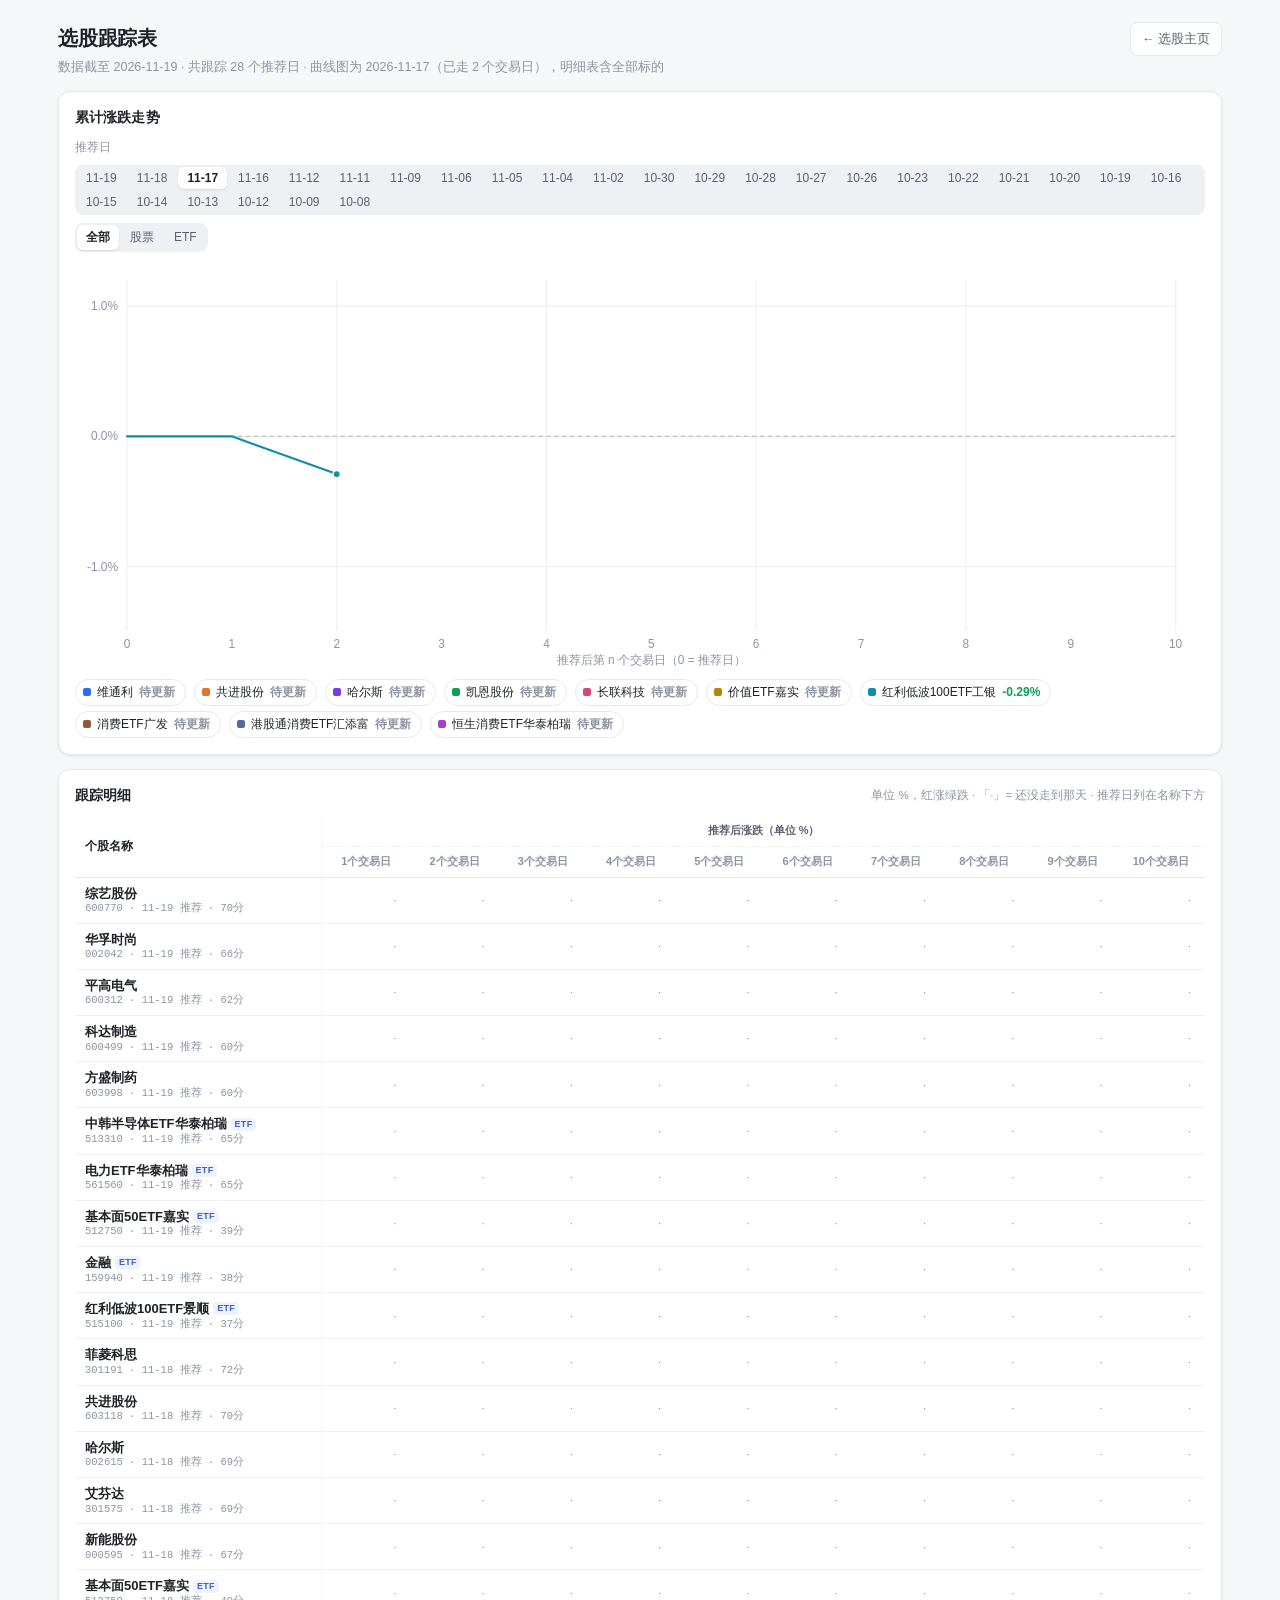
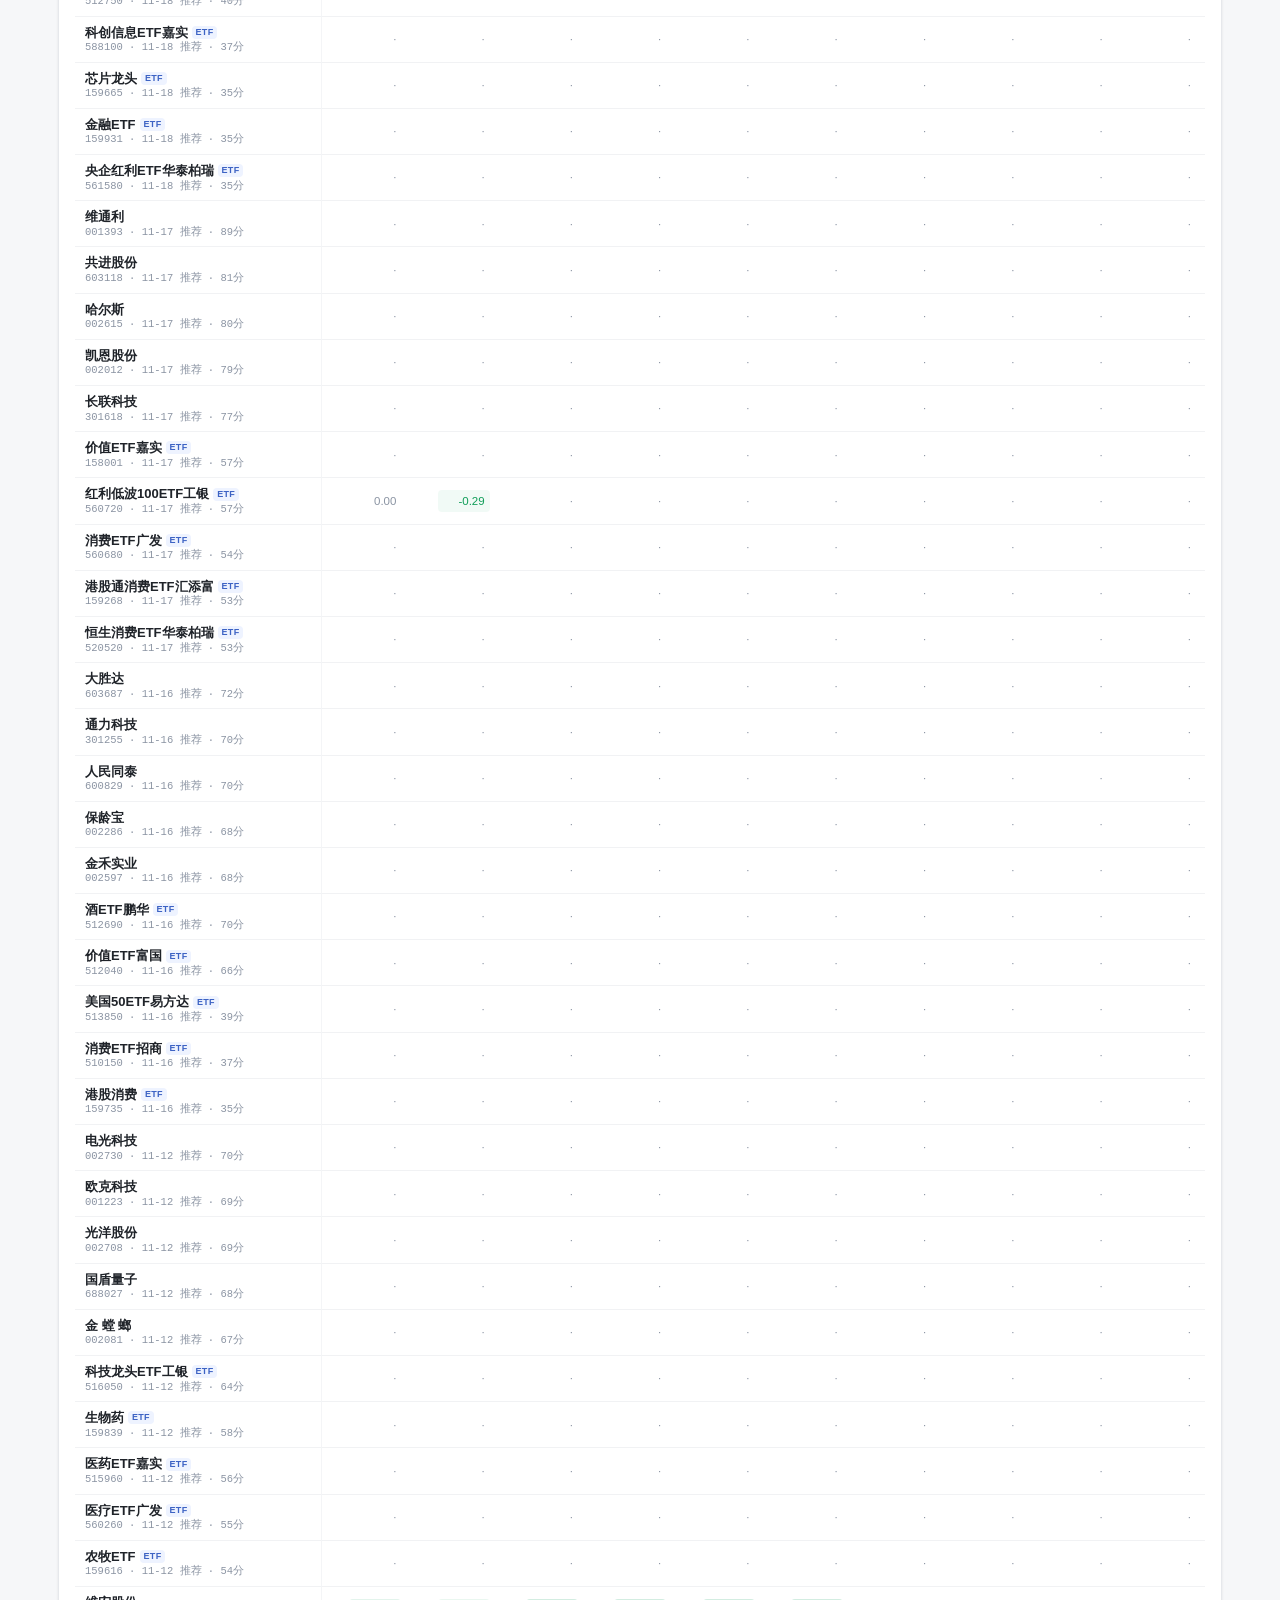
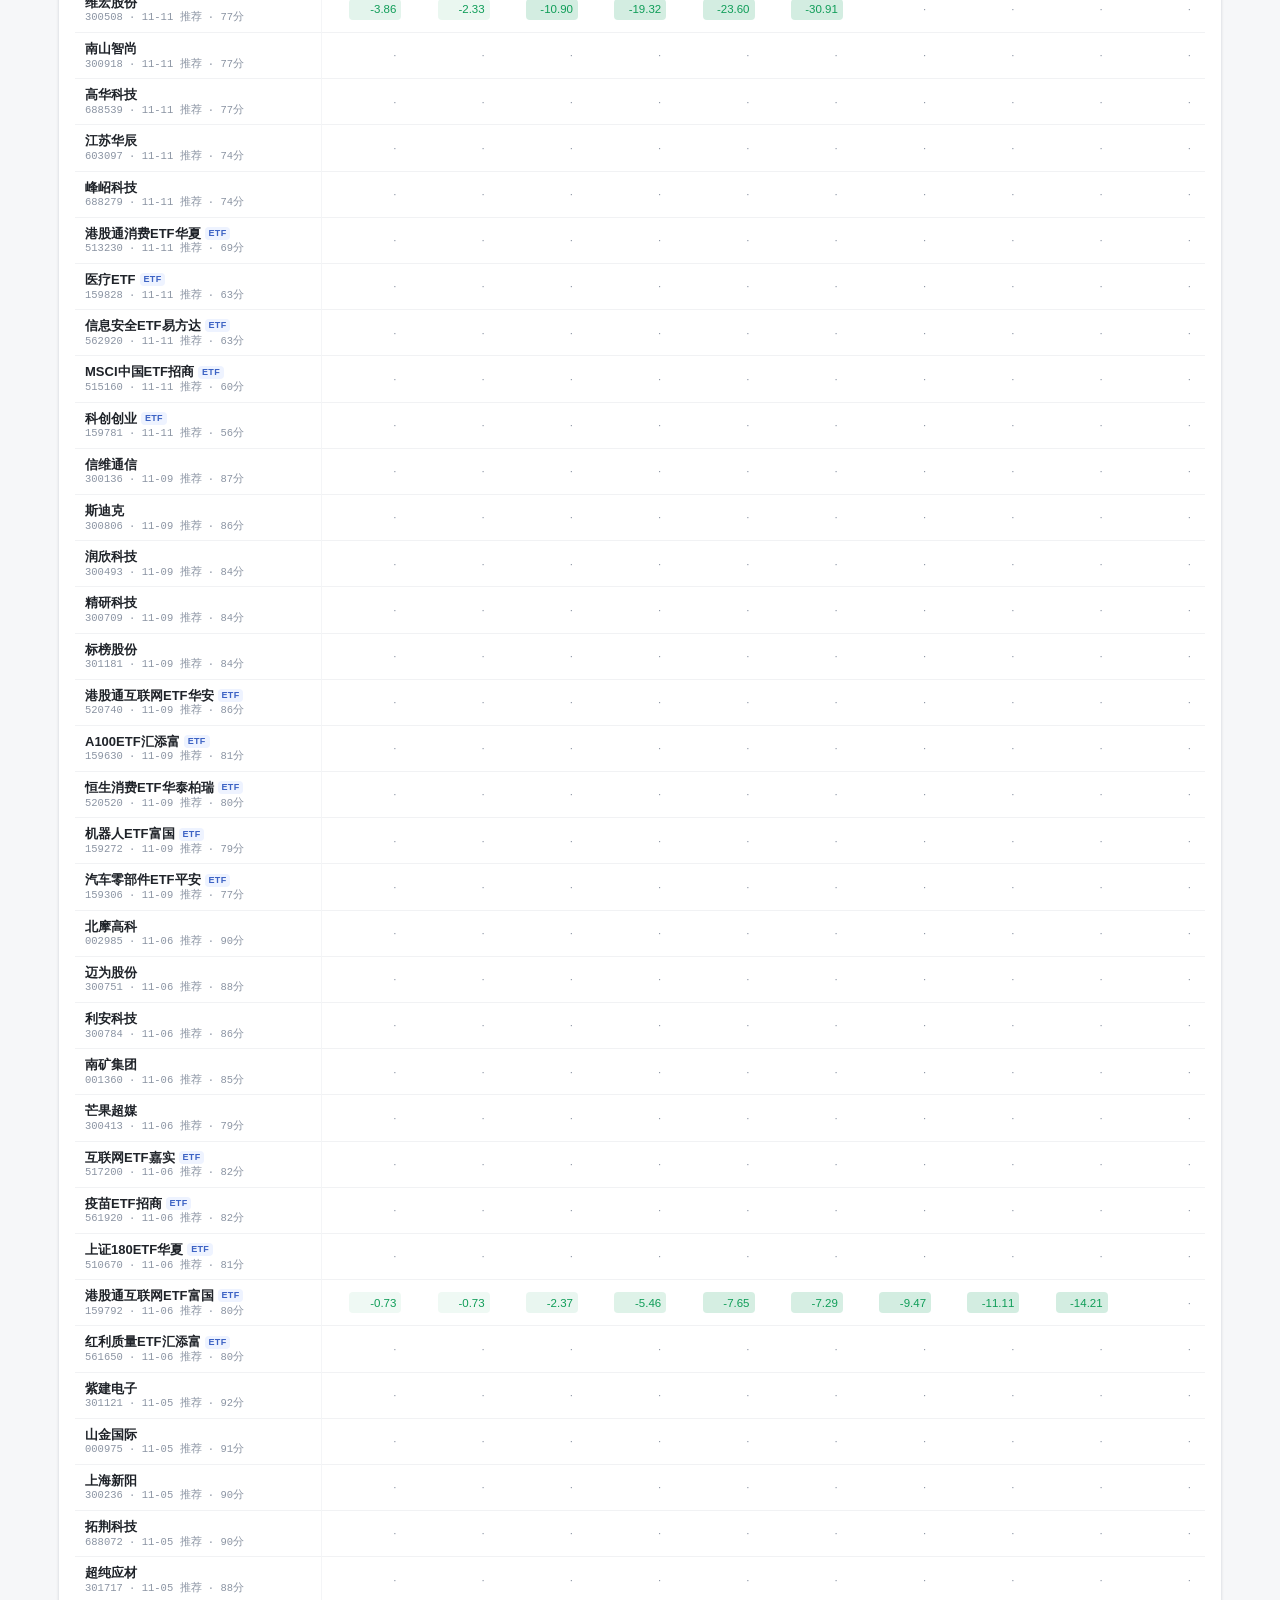
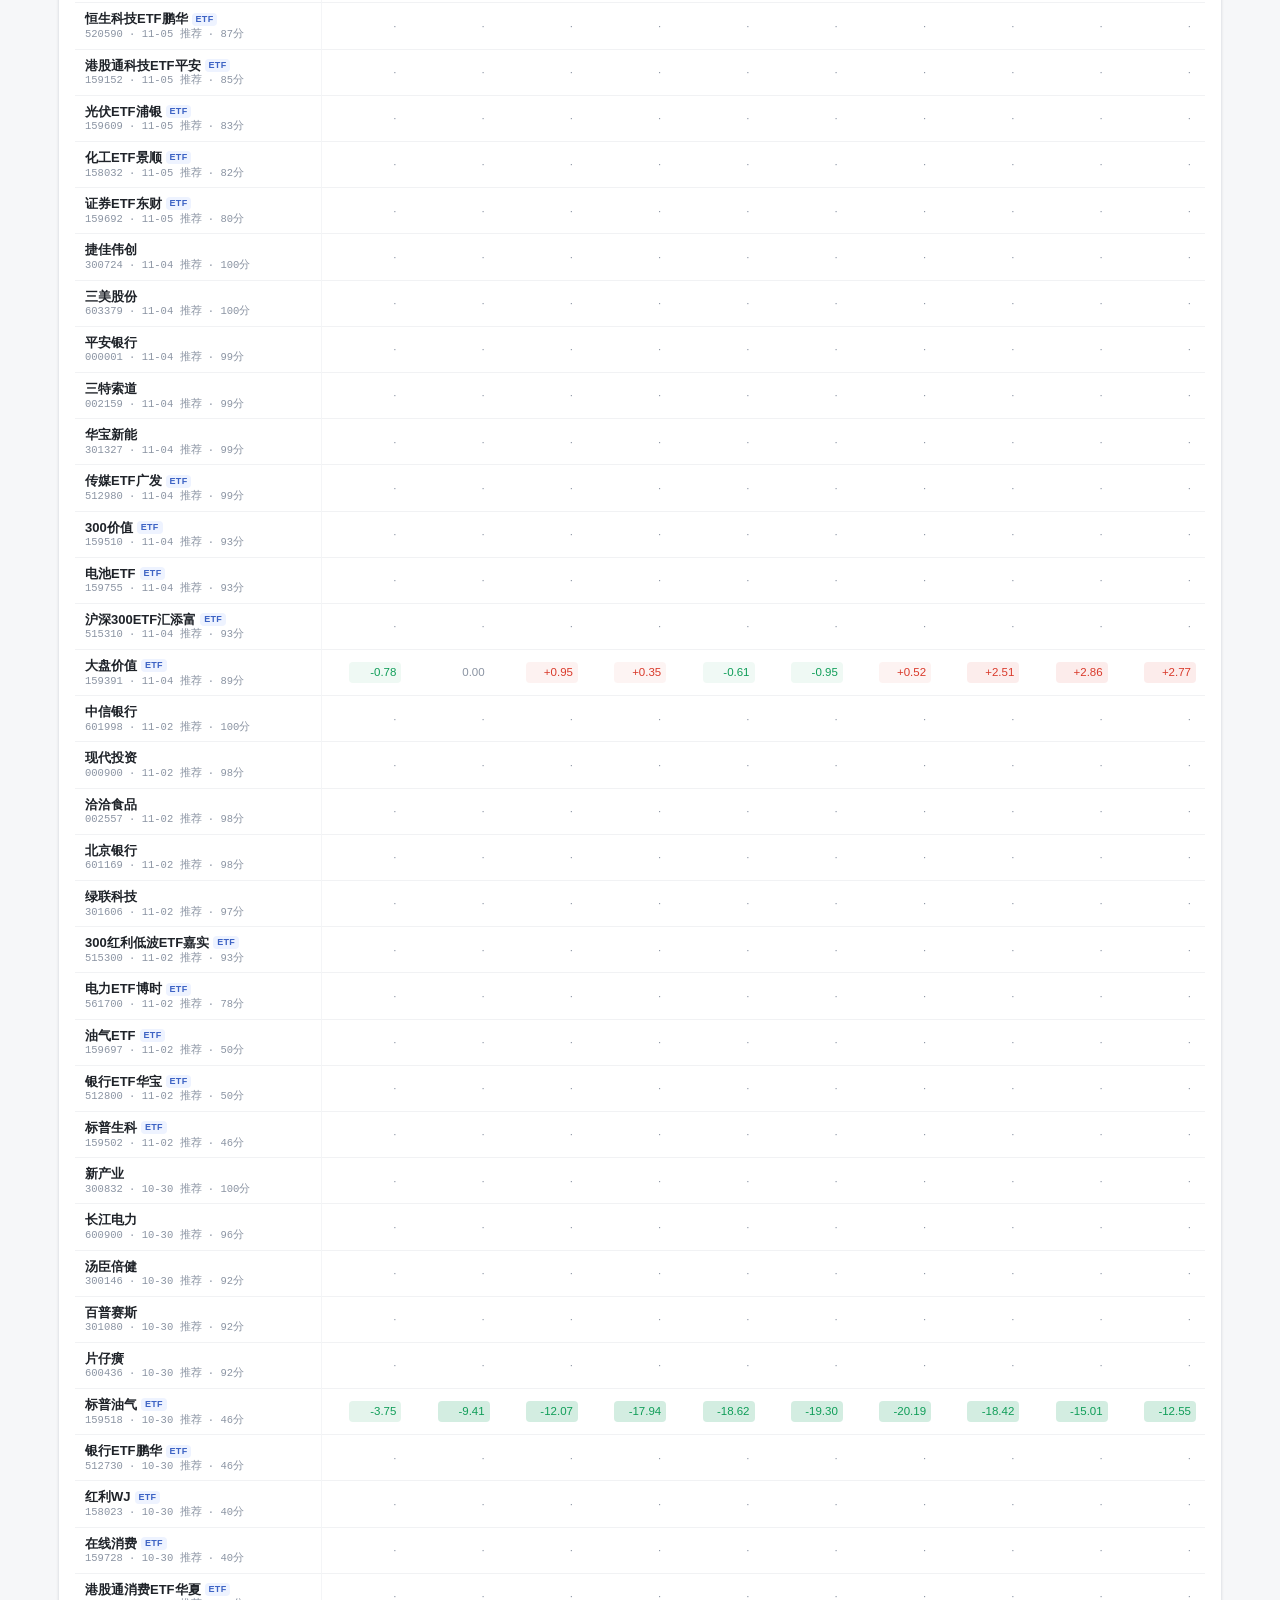
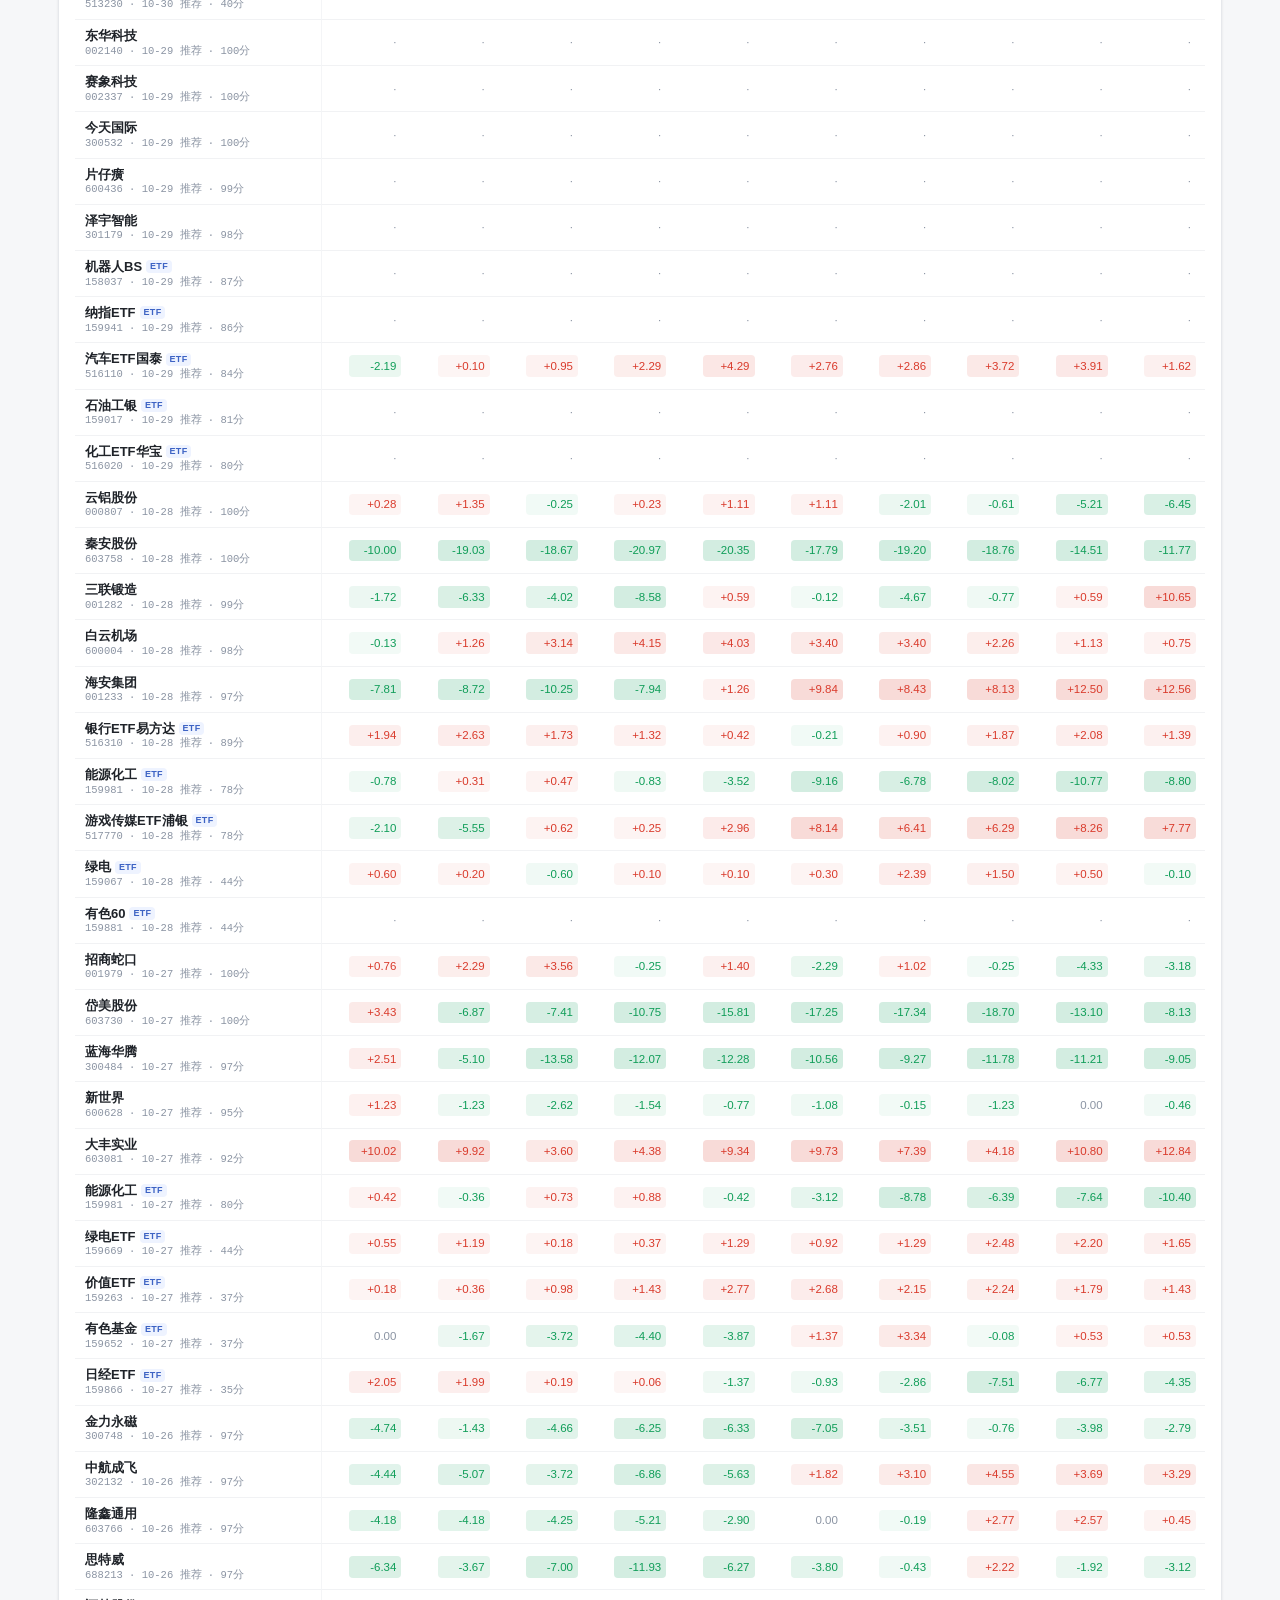
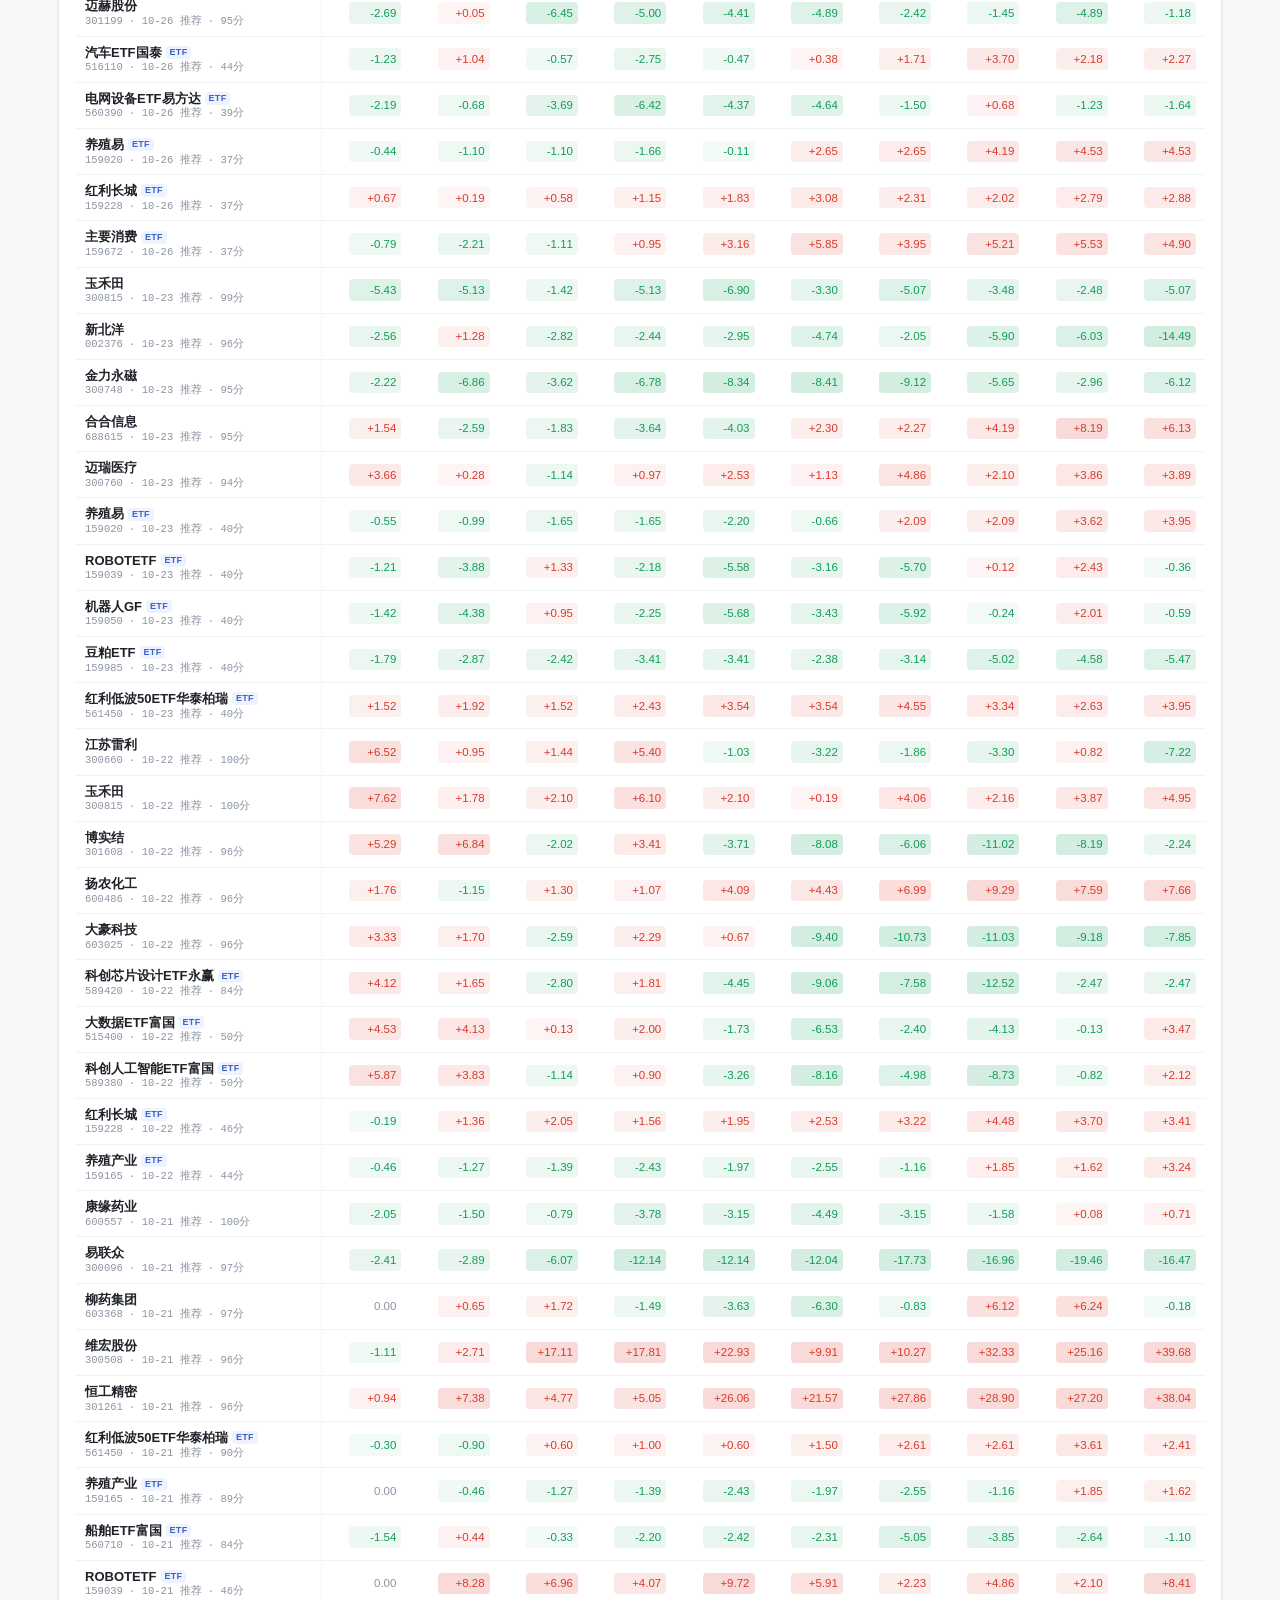
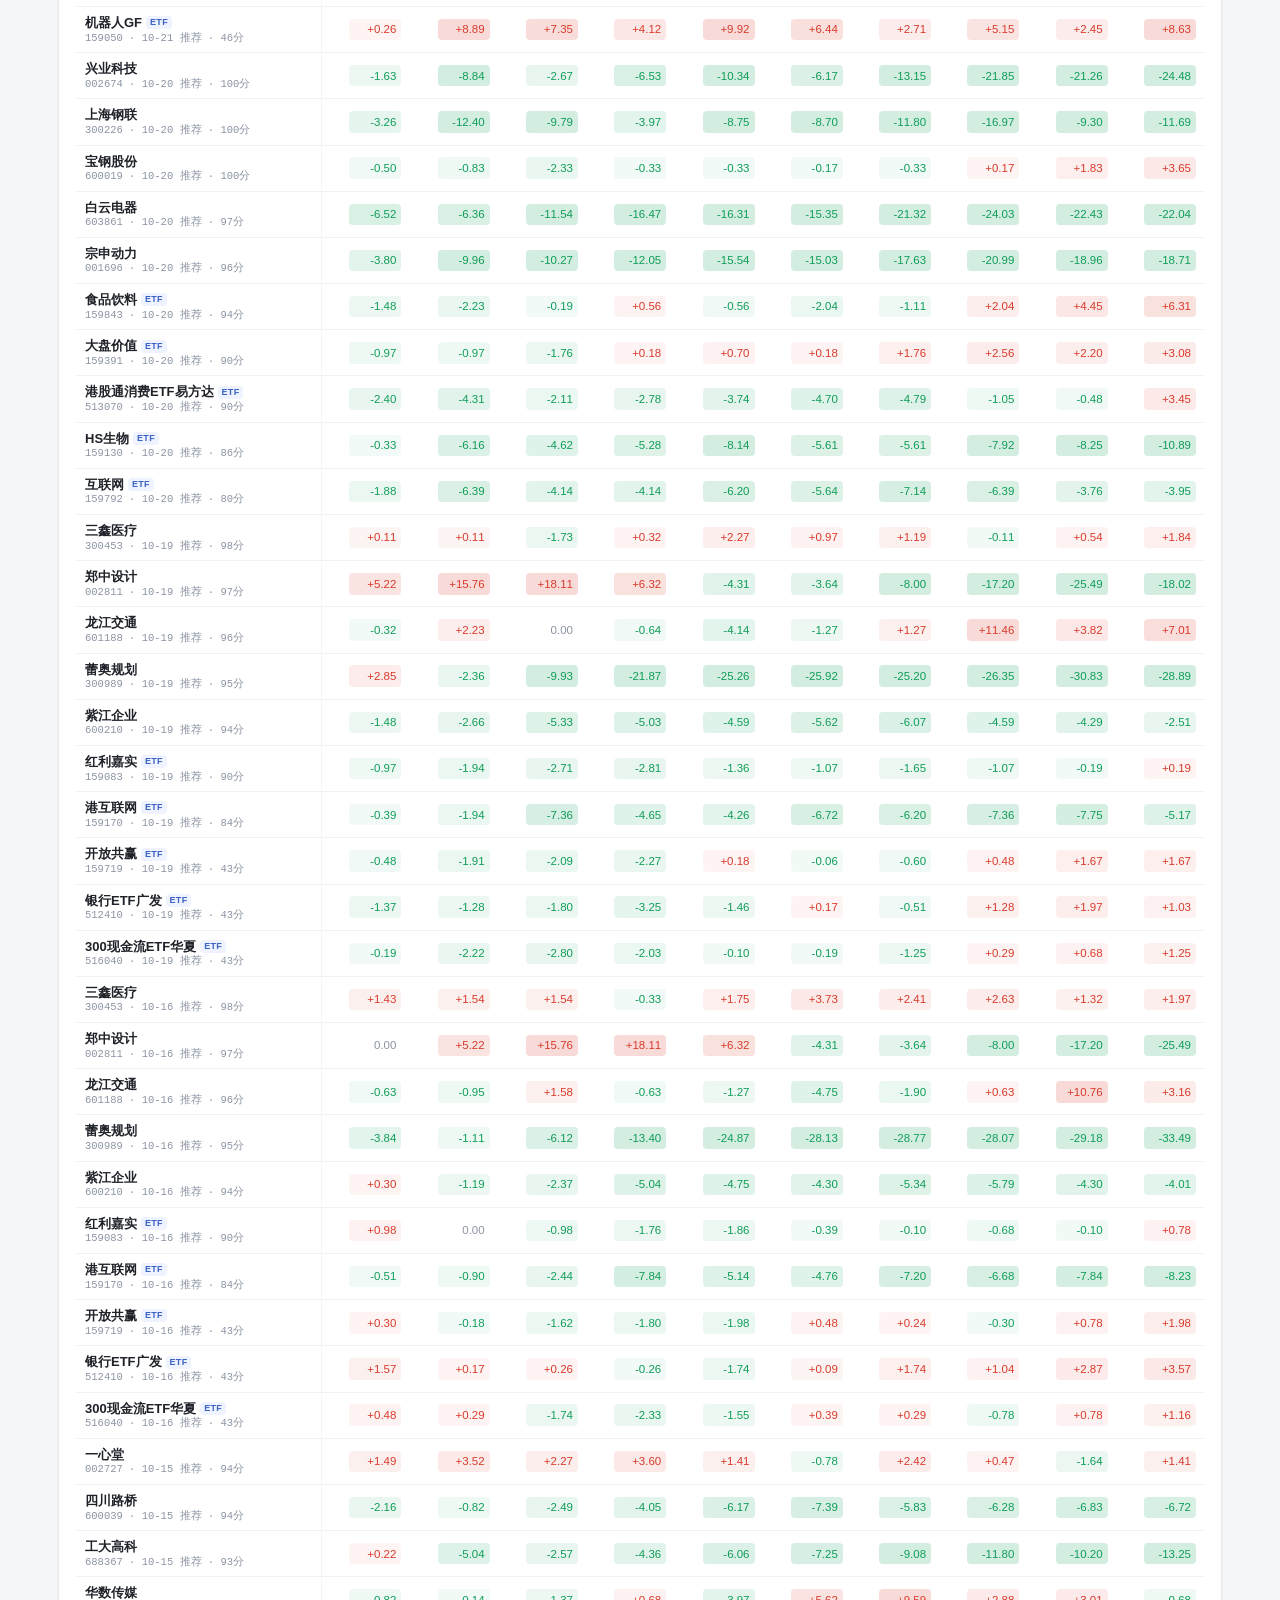
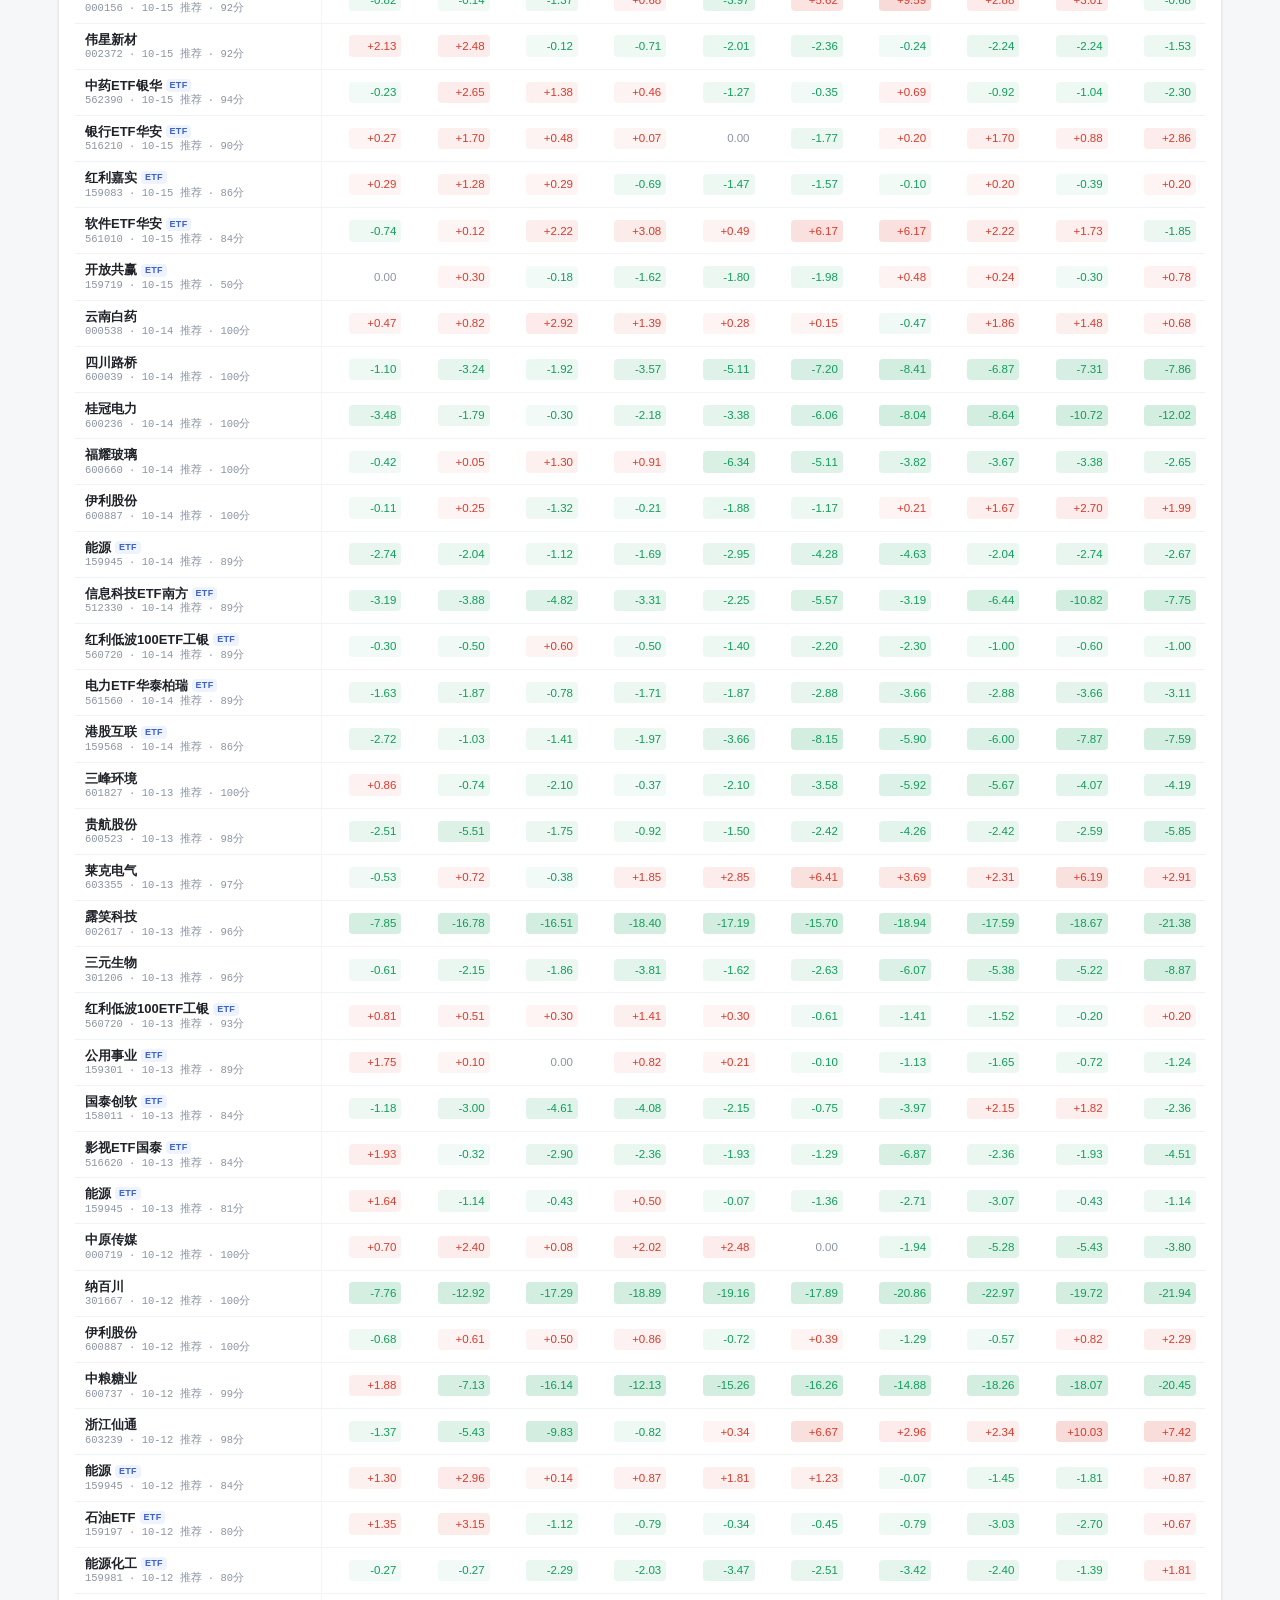
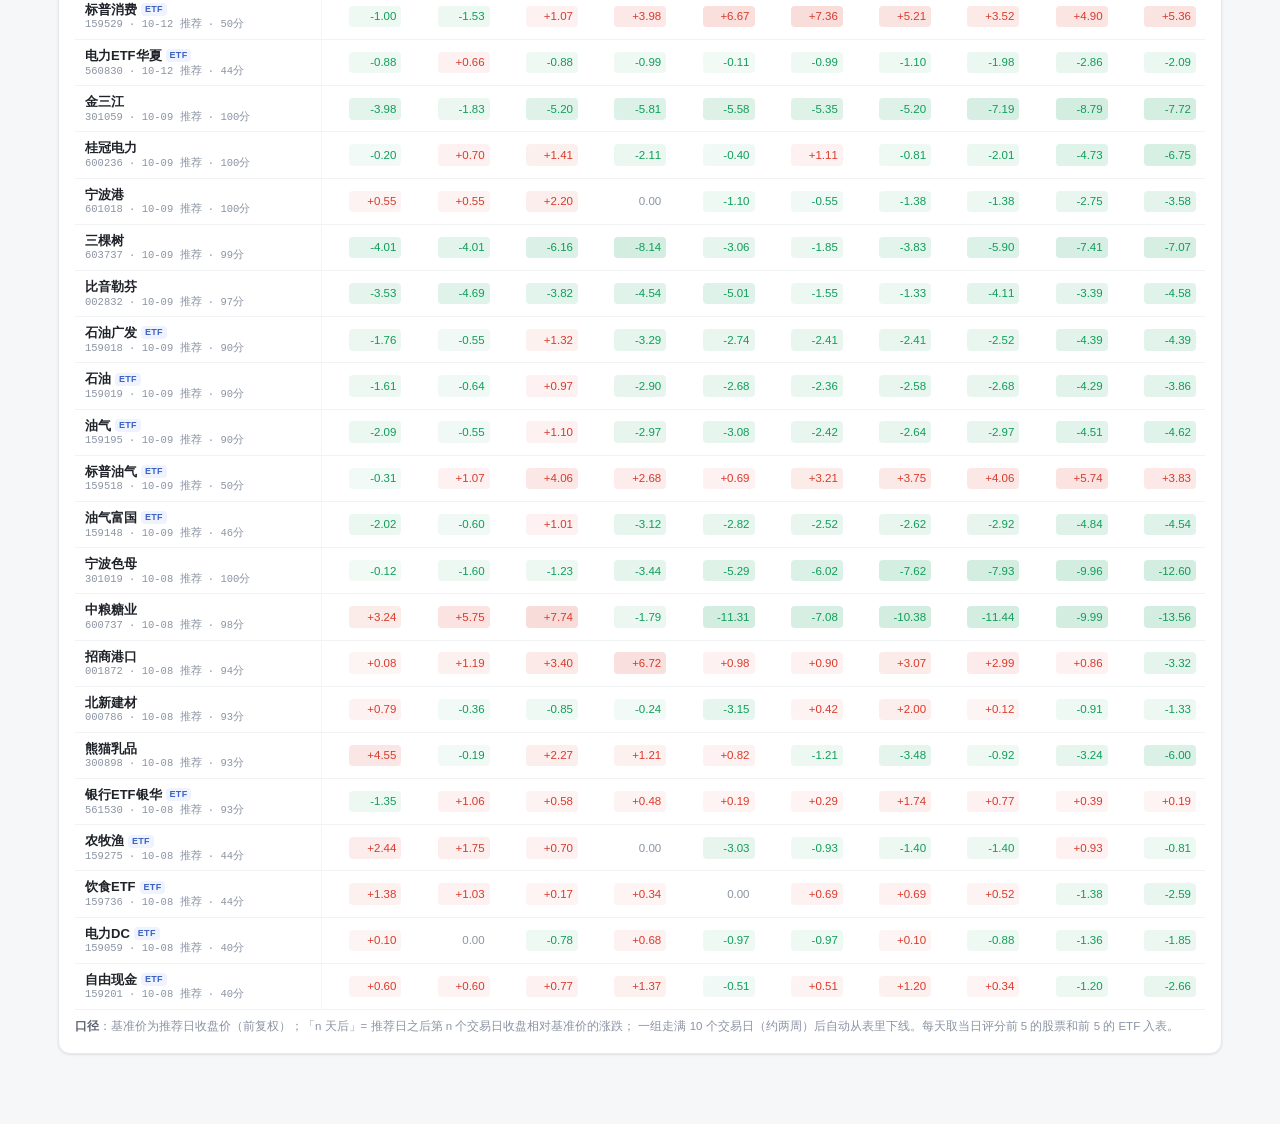
==== commit 23e57d69: "data: 更新 2026-11-20 盘后缠论买点筛选结果" ====
--- a/perf.html
+++ b/perf.html
@@ -151,7 +151,7 @@
 </div>
 
 <script>
-const DATA = {"dates":["2026-11-18","2026-11-17","2026-11-16","2026-11-12","2026-11-11","2026-11-09","2026-11-06","2026-11-05","2026-11-04","2026-11-02","2026-10-30","2026-10-29","2026-10-28","2026-10-27","2026-10-26","2026-10-23","2026-10-22","2026-10-21","2026-10-20","2026-10-19","2026-10-16","2026-10-15","2026-10-14","2026-10-13","2026-10-12","2026-10-09","2026-10-08"],"groups":{"2026-11-18":{"base_date":"2026-11-18","rows":[{"code":"301191","name":"菲菱科思","type":"stock","score":72,"tags":["30分3买","5分3买"],"base_price":69.46,"rets":{},"done_days":0},{"code":"603118","name":"共进股份","type":"stock","score":70,"tags":["30分3买","5分3买"],"base_price":15.8,"rets":{},"done_days":0},{"code":"002615","name":"哈尔斯","type":"stock","score":69,"tags":["30分3买","5分1买"],"base_price":null,"rets":{},"done_days":0,"error":"无日线"},{"code":"301575","name":"艾芬达","type":"stock","score":69,"tags":["30分3买","5分2买"],"base_price":null,"rets":{},"done_days":0,"error":"无日线"},{"code":"000595","name":"新能股份","type":"stock","score":67,"tags":["30分3买","5分1买"],"base_price":null,"rets":{},"done_days":0,"error":"无日线"},{"code":"512750","name":"基本面50ETF嘉实","type":"etf","score":40,"tags":["30分3买"],"base_price":null,"rets":{},"done_days":0,"error":"无日线"},{"code":"588100","name":"科创信息ETF嘉实","type":"etf","score":37,"tags":["5分3买"],"base_price":null,"rets":{},"done_days":0,"error":"无日线"},{"code":"159665","name":"芯片龙头","type":"etf","score":35,"tags":["5分3买"],"base_price":1.785,"rets":{},"done_days":0},{"code":"159931","name":"金融ETF","type":"etf","score":35,"tags":["5分2买"],"base_price":null,"rets":{},"done_days":0,"error":"无日线"},{"code":"561580","name":"央企红利ETF华泰柏瑞","type":"etf","score":35,"tags":["5分3买"],"base_price":null,"rets":{},"done_days":0,"error":"无日线"}]},"2026-11-17":{"base_date":"2026-11-17","rows":[{"code":"001393","name":"维通利","type":"stock","score":89,"tags":["30分2买","5分3买"],"base_price":42.38,"rets":{"1":-5.38},"done_days":1},{"code":"603118","name":"共进股份","type":"stock","score":81,"tags":["30分3买","5分3买"],"base_price":14.8,"rets":{"1":6.76},"done_days":1},{"code":"002615","name":"哈尔斯","type":"stock","score":80,"tags":["30分3买","5分1买"],"base_price":null,"rets":{},"done_days":0,"error":"无日线"},{"code":"002012","name":"凯恩股份","type":"stock","score":79,"tags":["30分3买","5分1买"],"base_price":null,"rets":{},"done_days":0,"error":"无日线"},{"code":"301618","name":"长联科技","type":"stock","score":77,"tags":["30分2买","5分1买"],"base_price":null,"rets":{},"done_days":0,"error":"无日线"},{"code":"158001","name":"价值ETF嘉实","type":"etf","score":57,"tags":["5分3买"],"base_price":null,"rets":{},"done_days":0,"error":"无日线"},{"code":"560720","name":"红利低波100ETF工银","type":"etf","score":57,"tags":["5分3买"],"base_price":1.029,"rets":{"1":0.0},"done_days":1},{"code":"560680","name":"消费ETF广发","type":"etf","score":54,"tags":["5分3买"],"base_price":null,"rets":{},"done_days":0,"error":"无日线"},{"code":"159268","name":"港股通消费ETF汇添富","type":"etf","score":53,"tags":["5分3买"],"base_price":0.791,"rets":{"1":-0.76},"done_days":1},{"code":"520520","name":"恒生消费ETF华泰柏瑞","type":"etf","score":53,"tags":["5分3买"],"base_price":0.972,"rets":{"1":-1.23},"done_days":1}]},"2026-11-16":{"base_date":"2026-11-16","rows":[{"code":"603687","name":"大胜达","type":"stock","score":72,"tags":["30分3买","5分3买"],"base_price":null,"rets":{},"done_days":0,"error":"无日线"},{"code":"301255","name":"通力科技","type":"stock","score":70,"tags":["30分3买","5分3买"],"base_price":null,"rets":{},"done_days":0,"error":"无日线"},{"code":"600829","name":"人民同泰","type":"stock","score":70,"tags":["30分3买","5分3买"],"base_price":null,"rets":{},"done_days":0,"error":"无日线"},{"code":"002286","name":"保龄宝","type":"stock","score":68,"tags":["30分3买","5分3买"],"base_price":null,"rets":{},"done_days":0,"error":"无日线"},{"code":"002597","name":"金禾实业","type":"stock","score":68,"tags":["30分3买","5分3买"],"base_price":null,"rets":{},"done_days":0,"error":"无日线"},{"code":"512690","name":"酒ETF鹏华","type":"etf","score":70,"tags":["30分3买","5分3买"],"base_price":null,"rets":{},"done_days":0,"error":"无日线"},{"code":"512040","name":"价值ETF富国","type":"etf","score":66,"tags":["30分2买","5分3买"],"base_price":null,"rets":{},"done_days":0,"error":"无日线"},{"code":"513850","name":"美国50ETF易方达","type":"etf","score":39,"tags":["30分3买"],"base_price":null,"rets":{},"done_days":0,"error":"无日线"},{"code":"510150","name":"消费ETF招商","type":"etf","score":37,"tags":["30分3买"],"base_price":null,"rets":{},"done_days":0,"error":"无日线"},{"code":"159735","name":"港股消费","type":"etf","score":35,"tags":["5分3买"],"base_price":null,"rets":{},"done_days":0,"error":"无日线"}]},"2026-11-12":{"base_date":"2026-11-12","rows":[{"code":"002730","name":"电光科技","type":"stock","score":70,"tags":["30分3买","5分3买"],"base_price":null,"rets":{},"done_days":0,"error":"无日线"},{"code":"001223","name":"欧克科技","type":"stock","score":69,"tags":["30分3买","5分3买"],"base_price":null,"rets":{},"done_days":0,"error":"无日线"},{"code":"002708","name":"光洋股份","type":"stock","score":69,"tags":["30分3买","5分1买"],"base_price":null,"rets":{},"done_days":0,"error":"无日线"},{"code":"688027","name":"国盾量子","type":"stock","score":68,"tags":["30分3买","5分2买"],"base_price":null,"rets":{},"done_days":0,"error":"无日线"},{"code":"002081","name":"金 螳 螂","type":"stock","score":67,"tags":["30分3买","5分1买"],"base_price":null,"rets":{},"done_days":0,"error":"无日线"},{"code":"516050","name":"科技龙头ETF工银","type":"etf","score":64,"tags":["30分2买","5分3买"],"base_price":null,"rets":{},"done_days":0,"error":"无日线"},{"code":"159839","name":"生物药","type":"etf","score":58,"tags":["30分3买","5分2买"],"base_price":null,"rets":{},"done_days":0,"error":"无日线"},{"code":"515960","name":"医药ETF嘉实","type":"etf","score":56,"tags":["30分3买","5分1买"],"base_price":null,"rets":{},"done_days":0,"error":"无日线"},{"code":"560260","name":"医疗ETF广发","type":"etf","score":55,"tags":["30分3买","5分1买"],"base_price":0.874,"rets":{"1":-1.26,"2":-1.6,"3":-1.26,"4":-2.75},"done_days":4},{"code":"159616","name":"农牧ETF","type":"etf","score":54,"tags":["30分2买","5分1买"],"base_price":null,"rets":{},"done_days":0,"error":"无日线"}]},"2026-11-11":{"base_date":"2026-11-11","rows":[{"code":"300508","name":"维宏股份","type":"stock","score":77,"tags":["30分3买","5分3买"],"base_price":50.73,"rets":{"1":-3.86,"2":-2.33,"3":-10.9,"4":-19.32,"5":-23.6},"done_days":5},{"code":"300918","name":"南山智尚","type":"stock","score":77,"tags":["30分3买","5分3买"],"base_price":null,"rets":{},"done_days":0,"error":"无日线"},{"code":"688539","name":"高华科技","type":"stock","score":77,"tags":["30分3买","5分3买"],"base_price":null,"rets":{},"done_days":0,"error":"无日线"},{"code":"603097","name":"江苏华辰","type":"stock","score":74,"tags":["30分3买","5分3买"],"base_price":null,"rets":{},"done_days":0,"error":"无日线"},{"code":"688279","name":"峰岹科技","type":"stock","score":74,"tags":["30分3买","5分3买"],"base_price":null,"rets":{},"done_days":0,"error":"无日线"},{"code":"513230","name":"港股通消费ETF华夏","type":"etf","score":69,"tags":["30分3买","5分2买"],"base_price":0.871,"rets":{"1":-0.8,"2":-0.8,"3":1.38,"4":2.64,"5":1.26},"done_days":5},{"code":"159828","name":"医疗ETF","type":"etf","score":63,"tags":["30分3买","5分1买"],"base_price":0.429,"rets":{"1":-0.47,"2":-1.4,"3":-1.86,"4":-1.63,"5":-3.03},"done_days":5},{"code":"562920","name":"信息安全ETF易方达","type":"etf","score":63,"tags":["30分3买","5分1买"],"base_price":0.841,"rets":{"1":-1.66,"2":-2.14,"3":-4.64,"4":-4.64,"5":-4.16},"done_days":5},{"code":"515160","name":"MSCI中国ETF招商","type":"etf","score":60,"tags":["30分2买","5分3买"],"base_price":1.425,"rets":{"1":-0.7,"2":-1.61,"3":-2.95,"4":-3.23,"5":-2.88},"done_days":5},{"code":"159781","name":"科创创业","type":"etf","score":56,"tags":["30分2买","5分3买"],"base_price":null,"rets":{},"done_days":0,"error":"无日线"}]},"2026-11-09":{"base_date":"2026-11-09","rows":[{"code":"300136","name":"信维通信","type":"stock","score":87,"tags":["30分2买","5分3买"],"base_price":47.7,"rets":{"1":6.56,"2":7.48,"3":1.19,"4":-2.29,"5":-11.97,"6":-16.23,"7":-17.65},"done_days":7},{"code":"300806","name":"斯迪克","type":"stock","score":86,"tags":["30分3买","5分3买"],"base_price":46.09,"rets":{"1":5.14,"2":4.36,"3":-0.87,"4":-15.38,"5":-19.51,"6":-21.89,"7":-18.53},"done_days":7},{"code":"300493","name":"润欣科技","type":"stock","score":84,"tags":["30分3买","5分1买"],"base_price":13.49,"rets":{"1":6.15,"2":6.0,"3":0.89,"4":-0.89,"5":-4.52,"6":-6.67,"7":-9.12},"done_days":7},{"code":"300709","name":"精研科技","type":"stock","score":84,"tags":["30分3买","5分2买"],"base_price":null,"rets":{},"done_days":0,"error":"无日线"},{"code":"301181","name":"标榜股份","type":"stock","score":84,"tags":["30分2买","5分3买"],"base_price":null,"rets":{},"done_days":0,"error":"无日线"},{"code":"520740","name":"港股通互联网ETF华安","type":"etf","score":86,"tags":["30分3买","5分1买"],"base_price":null,"rets":{},"done_days":0,"error":"无日线"},{"code":"159630","name":"A100ETF汇添富","type":"etf","score":81,"tags":["30分3买","5分3买"],"base_price":null,"rets":{},"done_days":0,"error":"无日线"},{"code":"520520","name":"恒生消费ETF华泰柏瑞","type":"etf","score":80,"tags":["30分3买","5分1买"],"base_price":0.951,"rets":{"1":1.16,"2":0.53,"3":-0.32,"4":-0.42,"5":0.95,"6":2.21,"7":0.95},"done_days":7},{"code":"159272","name":"机器人ETF富国","type":"etf","score":79,"tags":["30分2买","5分2买"],"base_price":0.809,"rets":{"1":2.72,"2":3.83,"3":-1.36,"4":-1.85,"5":-5.69,"6":-9.64,"7":-11.37},"done_days":7},{"code":"159306","name":"汽车零部件ETF平安","type":"etf","score":77,"tags":["30分2买","5分2买"],"base_price":null,"rets":{},"done_days":0,"error":"无日线"}]},"2026-11-06":{"base_date":"2026-11-06","rows":[{"code":"002985","name":"北摩高科","type":"stock","score":90,"tags":["30分3买","5分2买"],"base_price":null,"rets":{},"done_days":0,"error":"无日线"},{"code":"300751","name":"迈为股份","type":"stock","score":88,"tags":["30分3买","5分1买"],"base_price":null,"rets":{},"done_days":0,"error":"无日线"},{"code":"300784","name":"利安科技","type":"stock","score":86,"tags":["30分3买","5分3买"],"base_price":null,"rets":{},"done_days":0,"error":"无日线"},{"code":"001360","name":"南矿集团","type":"stock","score":85,"tags":["30分3买","5分3买"],"base_price":18.15,"rets":{"1":3.25,"2":9.42,"3":10.19,"4":3.8,"5":1.71,"6":-3.31,"7":-1.82,"8":-2.53},"done_days":8},{"code":"300413","name":"芒果超媒","type":"stock","score":79,"tags":["30分3买","5分3买"],"base_price":null,"rets":{},"done_days":0,"error":"无日线"},{"code":"517200","name":"互联网ETF嘉实","type":"etf","score":82,"tags":["30分3买","5分1买"],"base_price":null,"rets":{},"done_days":0,"error":"无日线"},{"code":"561920","name":"疫苗ETF招商","type":"etf","score":82,"tags":["30分3买","5分3买"],"base_price":null,"rets":{},"done_days":0,"error":"无日线"},{"code":"510670","name":"上证180ETF华夏","type":"etf","score":81,"tags":["30分3买","5分2买"],"base_price":null,"rets":{},"done_days":0,"error":"无日线"},{"code":"159792","name":"港股通互联网ETF富国","type":"etf","score":80,"tags":["30分3买","5分3买"],"base_price":0.549,"rets":{"1":-0.73,"2":-0.73,"3":-2.37,"4":-5.46,"5":-7.65,"6":-7.29,"7":-9.47,"8":-11.11},"done_days":8},{"code":"561650","name":"红利质量ETF汇添富","type":"etf","score":80,"tags":["30分3买","5分3买"],"base_price":null,"rets":{},"done_days":0,"error":"无日线"}]},"2026-11-05":{"base_date":"2026-11-05","rows":[{"code":"301121","name":"紫建电子","type":"stock","score":92,"tags":["30分3买","5分1买"],"base_price":null,"rets":{},"done_days":0,"error":"无日线"},{"code":"000975","name":"山金国际","type":"stock","score":91,"tags":["30分2买","5分3买"],"base_price":24.24,"rets":{"1":1.44,"2":3.14,"3":4.0,"4":2.31,"5":-7.22,"6":-9.03,"7":-11.47,"8":-8.46,"9":-14.69},"done_days":9},{"code":"300236","name":"上海新阳","type":"stock","score":90,"tags":["30分3买","5分3买"],"base_price":76.83,"rets":{"1":-0.86,"2":-1.72,"3":-0.98,"4":0.29,"5":0.66,"6":-1.35,"7":-5.38,"8":-0.95,"9":-2.84},"done_days":9},{"code":"688072","name":"拓荆科技","type":"stock","score":90,"tags":["30分3买","5分2买"],"base_price":502.84,"rets":{"1":-1.16,"2":-2.95,"3":-1.27,"4":1.03,"5":1.98,"6":-1.86,"7":-3.9,"8":-0.58,"9":3.95},"done_days":9},{"code":"301717","name":"超纯应材","type":"stock","score":88,"tags":["30分3买","5分3买"],"base_price":null,"rets":{},"done_days":0,"error":"无日线"},{"code":"520590","name":"恒生科技ETF鹏华","type":"etf","score":87,"tags":["30分2买","5分3买"],"base_price":null,"rets":{},"done_days":0,"error":"无日线"},{"code":"159152","name":"港股通科技ETF平安","type":"etf","score":85,"tags":["30分2买","5分3买"],"base_price":null,"rets":{},"done_days":0,"error":"无日线"},{"code":"159609","name":"光伏ETF浦银","type":"etf","score":83,"tags":["30分2买","5分3买"],"base_price":null,"rets":{},"done_days":0,"error":"无日线"},{"code":"158032","name":"化工ETF景顺","type":"etf","score":82,"tags":["30分2买","5分3买"],"base_price":null,"rets":{},"done_days":0,"error":"无日线"},{"code":"159692","name":"证券ETF东财","type":"etf","score":80,"tags":["30分3买","5分3买"],"base_price":null,"rets":{},"done_days":0,"error":"无日线"}]},"2026-11-04":{"base_date":"2026-11-04","rows":[{"code":"300724","name":"捷佳伟创","type":"stock","score":100,"tags":["30分3买","5分3买"],"base_price":56.86,"rets":{"1":9.16,"2":5.26,"3":3.34,"4":4.38,"5":1.95,"6":-0.83,"7":-2.94,"8":-6.89,"9":-6.12,"10":-9.9},"done_days":10},{"code":"603379","name":"三美股份","type":"stock","score":100,"tags":["30分3买","5分3买"],"base_price":48.55,"rets":{"1":7.06,"2":4.33,"3":2.57,"4":3.77,"5":1.71,"6":-1.5,"7":-3.21,"8":-4.28,"9":-5.05,"10":-5.66},"done_days":10},{"code":"000001","name":"平安银行","type":"stock","score":99,"tags":["30分3买","5分2买"],"base_price":11.74,"rets":{"1":-0.85,"2":0.6,"3":1.28,"4":1.02,"5":-0.26,"6":0.43,"7":2.81,"8":4.77,"9":4.34,"10":3.92},"done_days":10},{"code":"002159","name":"三特索道","type":"stock","score":99,"tags":["30分3买","5分2买"],"base_price":13.22,"rets":{"1":2.19,"2":1.36,"3":0.91,"4":0.83,"5":1.36,"6":-0.23,"7":-1.51,"8":-1.89,"9":-3.4,"10":-4.39},"done_days":10},{"code":"301327","name":"华宝新能","type":"stock","score":99,"tags":["30分3买","5分3买"],"base_price":42.17,"rets":{"1":3.15,"2":1.97,"3":-0.21,"4":-0.4,"5":-0.55,"6":-2.16,"7":-3.65,"8":-3.25,"9":-4.36,"10":-6.62},"done_days":10},{"code":"512980","name":"传媒ETF广发","type":"etf","score":99,"tags":["30分3买","5分3买"],"base_price":0.822,"rets":{"1":3.41,"2":2.31,"3":0.85,"4":4.01,"5":4.01,"6":0.49,"7":-0.61,"8":-2.55,"9":-6.33,"10":-7.66},"done_days":10},{"code":"159510","name":"300价值","type":"etf","score":93,"tags":["30分2买","5分3买"],"base_price":null,"rets":{},"done_days":0,"error":"无日线"},{"code":"159755","name":"电池ETF","type":"etf","score":93,"tags":["30分2买","5分3买"],"base_price":null,"rets":{},"done_days":0,"error":"无日线"},{"code":"515310","name":"沪深300ETF汇添富","type":"etf","score":93,"tags":["30分2买","5分3买"],"base_price":null,"rets":{},"done_days":0,"error":"无日线"},{"code":"159391","name":"大盘价值","type":"etf","score":89,"tags":["30分3买","5分3买"],"base_price":1.154,"rets":{"1":-0.78,"2":0.0,"3":0.95,"4":0.35,"5":-0.61,"6":-0.95,"7":0.52,"8":2.51,"9":2.86,"10":2.77},"done_days":10}]},"2026-11-02":{"base_date":"2026-11-02","rows":[{"code":"601998","name":"中信银行","type":"stock","score":100,"tags":["30分3买","5分3买"],"base_price":9.33,"rets":{"1":-1.71,"2":-3.32,"3":-2.79,"4":-1.93,"5":-2.47,"6":-1.39,"7":-2.47,"8":-1.82,"9":-0.21,"10":1.71},"done_days":10},{"code":"000900","name":"现代投资","type":"stock","score":98,"tags":["30分2买","5分3买"],"base_price":3.6,"rets":{"1":1.11,"2":1.11,"3":0.28,"4":0.28,"5":0.28,"6":-0.28,"7":-1.11,"8":-0.83,"9":-1.67,"10":-0.28},"done_days":10},{"code":"002557","name":"洽洽食品","type":"stock","score":98,"tags":["30分2买","5分3买"],"base_price":19.28,"rets":{"1":2.44,"2":0.47,"3":1.71,"4":0.36,"5":-0.88,"6":-0.83,"7":-2.9,"8":-3.32,"9":-2.9,"10":1.45},"done_days":10},{"code":"601169","name":"北京银行","type":"stock","score":98,"tags":["30分2买","5分3买"],"base_price":5.87,"rets":{"1":-0.17,"2":-0.34,"3":-1.7,"4":-0.17,"5":1.19,"6":1.87,"7":1.7,"8":2.39,"9":4.94,"10":7.67},"done_days":10},{"code":"301606","name":"绿联科技","type":"stock","score":97,"tags":["30分3买","5分3买"],"base_price":53.17,"rets":{"1":1.0,"2":5.76,"3":13.17,"4":10.33,"5":11.91,"6":11.85,"7":9.7,"8":6.92,"9":4.01,"10":6.83},"done_days":10},{"code":"515300","name":"300红利低波ETF嘉实","type":"etf","score":93,"tags":["30分2买","5分3买"],"base_price":1.373,"rets":{"1":1.31,"2":0.22,"3":-0.58,"4":0.8,"5":0.95,"6":0.44,"7":-0.44,"8":-0.36,"9":1.02,"10":2.84},"done_days":10},{"code":"561700","name":"电力ETF博时","type":"etf","score":78,"tags":["30分2买","5分1买"],"base_price":1.088,"rets":{"1":0.74,"2":0.55,"3":0.64,"4":1.93,"5":1.93,"6":1.29,"7":0.55,"8":0.46,"9":0.74,"10":1.38},"done_days":10},{"code":"159697","name":"油气ETF","type":"etf","score":50,"tags":["30分3买"],"base_price":1.327,"rets":{"1":-2.03,"2":-1.73,"3":-5.12,"4":-6.1,"5":-5.05,"6":-7.69,"7":-7.31,"8":-7.69,"9":-7.91,"10":-8.06},"done_days":10},{"code":"512800","name":"银行ETF华宝","type":"etf","score":50,"tags":["30分3买"],"base_price":0.885,"rets":{"1":-0.56,"2":-1.24,"3":-1.58,"4":-0.9,"5":0.0,"6":0.45,"7":-0.34,"8":0.0,"9":1.36,"10":3.62},"done_days":10},{"code":"159502","name":"标普生科","type":"etf","score":46,"tags":["30分3买"],"base_price":1.605,"rets":{"1":-2.99,"2":-0.81,"3":2.06,"4":-4.42,"5":-2.18,"6":0.19,"7":0.62,"8":-0.62,"9":-1.68,"10":-3.12},"done_days":10}]},"2026-10-30":{"base_date":"2026-10-30","rows":[{"code":"300832","name":"新产业","type":"stock","score":100,"tags":["30分3买","5分3买"],"base_price":61.87,"rets":{"1":-4.54,"2":3.44,"3":-1.65,"4":-2.78,"5":-2.34,"6":-2.86,"7":-4.64,"8":-5.33,"9":-4.51,"10":-2.13},"done_days":10},{"code":"600900","name":"长江电力","type":"stock","score":96,"tags":["30分3买","5分1买"],"base_price":29.74,"rets":{"1":-0.81,"2":0.4,"3":-0.24,"4":-1.55,"5":0.57,"6":0.3,"7":-0.24,"8":-0.87,"9":-0.44,"10":0.57},"done_days":10},{"code":"300146","name":"汤臣倍健","type":"stock","score":92,"tags":["30分3买","5分1买"],"base_price":9.91,"rets":{"1":3.73,"2":4.84,"3":4.04,"4":5.15,"5":4.84,"6":4.24,"7":4.54,"8":2.42,"9":1.31,"10":1.01},"done_days":10},{"code":"301080","name":"百普赛斯","type":"stock","score":92,"tags":["30分3买","5分3买"],"base_price":103.5,"rets":{"1":-1.86,"2":-21.2,"3":-8.45,"4":-6.83,"5":-15.83,"6":-14.82,"7":-13.2,"8":-9.57,"9":-8.5,"10":-19.21},"done_days":10},{"code":"600436","name":"片仔癀","type":"stock","score":92,"tags":["30分3买","5分2买"],"base_price":128.59,"rets":{"1":-1.24,"2":4.95,"3":2.78,"4":5.24,"5":5.76,"6":6.02,"7":4.9,"8":1.28,"9":1.02,"10":1.41},"done_days":10},{"code":"159518","name":"标普油气","type":"etf","score":46,"tags":["30分3买"],"base_price":1.466,"rets":{"1":-3.75,"2":-9.41,"3":-12.07,"4":-17.94,"5":-18.62,"6":-19.3,"7":-20.19,"8":-18.42,"9":-15.01,"10":-12.55},"done_days":10},{"code":"512730","name":"银行ETF鹏华","type":"etf","score":46,"tags":["30分3买"],"base_price":1.83,"rets":{"1":-0.87,"2":-1.2,"3":-2.08,"4":-2.68,"5":-1.48,"6":-0.55,"7":-0.38,"8":-1.15,"9":-0.71,"10":0.38},"done_days":10},{"code":"158023","name":"红利WJ","type":"etf","score":40,"tags":["5分3买"],"base_price":1.029,"rets":{"1":0.19,"2":1.17,"3":0.49,"4":-0.1,"5":0.78,"6":1.26,"7":0.97,"8":0.0,"9":-0.1,"10":1.07},"done_days":10},{"code":"159728","name":"在线消费","type":"etf","score":40,"tags":["30分2买"],"base_price":0.691,"rets":{"1":6.22,"2":6.22,"3":8.97,"4":13.17,"5":11.14,"6":9.99,"7":13.31,"8":12.01,"9":9.26,"10":7.09},"done_days":10},{"code":"513230","name":"港股通消费ETF华夏","type":"etf","score":40,"tags":["5分3买"],"base_price":0.812,"rets":{"1":0.74,"2":4.06,"3":3.94,"4":6.9,"5":6.53,"6":6.77,"7":8.0,"8":7.27,"9":6.4,"10":6.4},"done_days":10}]},"2026-10-29":{"base_date":"2026-10-29","rows":[{"code":"002140","name":"东华科技","type":"stock","score":100,"tags":["30分3买","5分3买"],"base_price":9.3,"rets":{"1":-0.75,"2":1.51,"3":1.18,"4":2.04,"5":2.47,"6":2.69,"7":1.18,"8":0.54,"9":-0.22,"10":-1.08},"done_days":10},{"code":"002337","name":"赛象科技","type":"stock","score":100,"tags":["30分3买","5分3买"],"base_price":5.03,"rets":{"1":-5.77,"2":-7.75,"3":-8.95,"4":-8.95,"5":-6.76,"6":-7.55,"7":-6.76,"8":-3.38,"9":-2.98,"10":-4.97},"done_days":10},{"code":"300532","name":"今天国际","type":"stock","score":100,"tags":["30分3买","5分3买"],"base_price":7.67,"rets":{"1":-5.87,"2":0.0,"3":-1.04,"4":0.91,"5":0.52,"6":-0.39,"7":0.26,"8":0.52,"9":3.52,"10":0.0},"done_days":10},{"code":"600436","name":"片仔癀","type":"stock","score":99,"tags":["30分3买","5分2买"],"base_price":127.38,"rets":{"1":0.95,"2":-0.3,"3":5.95,"4":3.76,"5":6.24,"6":6.77,"7":7.03,"8":5.9,"9":2.25,"10":1.98},"done_days":10},{"code":"301179","name":"泽宇智能","type":"stock","score":98,"tags":["30分2买","5分3买"],"base_price":18.13,"rets":{"1":3.97,"2":1.99,"3":1.99,"4":3.59,"5":5.02,"6":2.7,"7":3.75,"8":4.91,"9":6.34,"10":6.62},"done_days":10},{"code":"158037","name":"机器人BS","type":"etf","score":87,"tags":["30分3买","5分2买"],"base_price":1.028,"rets":{"1":-4.57,"2":-1.65,"3":-3.4,"4":0.88,"5":2.72,"6":0.1,"7":1.36,"8":3.5,"9":5.16,"10":0.58},"done_days":10},{"code":"159941","name":"纳指ETF","type":"etf","score":86,"tags":["30分2买","5分3买"],"base_price":1.69,"rets":{"1":-2.43,"2":-2.19,"3":-4.73,"4":-2.72,"5":-3.25,"6":-6.39,"7":-6.98,"8":-3.55,"9":-1.95,"10":-3.08},"done_days":10},{"code":"516110","name":"汽车ETF国泰","type":"etf","score":84,"tags":["30分2买","5分1买"],"base_price":1.049,"rets":{"1":-2.19,"2":0.1,"3":0.95,"4":2.29,"5":4.29,"6":2.76,"7":2.86,"8":3.72,"9":3.91,"10":1.62},"done_days":10},{"code":"159017","name":"石油工银","type":"etf","score":81,"tags":["30分2买","5分2买"],"base_price":0.911,"rets":{"1":1.1,"2":1.43,"3":-0.11,"4":-0.55,"5":-3.4,"6":-4.39,"7":-3.62,"8":-6.37,"9":-5.71,"10":-6.37},"done_days":10},{"code":"516020","name":"化工ETF华宝","type":"etf","score":80,"tags":["30分2买","5分1买"],"base_price":0.723,"rets":{"1":-1.11,"2":-0.28,"3":0.83,"4":2.9,"5":5.67,"6":3.46,"7":2.35,"8":2.07,"9":1.66,"10":-0.41},"done_days":10}]},"2026-10-28":{"base_date":"2026-10-28","rows":[{"code":"000807","name":"云铝股份","type":"stock","score":100,"tags":["30分3买","5分3买"],"base_price":25.023,"rets":{"1":0.28,"2":1.35,"3":-0.25,"4":0.23,"5":1.11,"6":1.11,"7":-2.01,"8":-0.61,"9":-5.21,"10":-6.45},"done_days":10},{"code":"603758","name":"秦安股份","type":"stock","score":100,"tags":["30分3买","5分3买"],"base_price":11.3,"rets":{"1":-10.0,"2":-19.03,"3":-18.67,"4":-20.97,"5":-20.35,"6":-17.79,"7":-19.2,"8":-18.76,"9":-14.51,"10":-11.77},"done_days":10},{"code":"001282","name":"三联锻造","type":"stock","score":99,"tags":["30分3买","5分2买"],"base_price":16.9,"rets":{"1":-1.72,"2":-6.33,"3":-4.02,"4":-8.58,"5":0.59,"6":-0.12,"7":-4.67,"8":-0.77,"9":0.59,"10":10.65},"done_days":10},{"code":"600004","name":"白云机场","type":"stock","score":98,"tags":["30分2买","5分3买"],"base_price":7.95,"rets":{"1":-0.13,"2":1.26,"3":3.14,"4":4.15,"5":4.03,"6":3.4,"7":3.4,"8":2.26,"9":1.13,"10":0.75},"done_days":10},{"code":"001233","name":"海安集团","type":"stock","score":97,"tags":["30分3买","5分3买"],"base_price":60.98,"rets":{"1":-7.81,"2":-8.72,"3":-10.25,"4":-7.94,"5":1.26,"6":9.84,"7":8.43,"8":8.13,"9":12.5,"10":12.56},"done_days":10},{"code":"516310","name":"银行ETF易方达","type":"etf","score":89,"tags":["30分2买","5分3买"],"base_price":1.444,"rets":{"1":1.94,"2":2.63,"3":1.73,"4":1.32,"5":0.42,"6":-0.21,"7":0.9,"8":1.87,"9":2.08,"10":1.39},"done_days":10},{"code":"159981","name":"能源化工","type":"etf","score":78,"tags":["30分2买","5分2买"],"base_price":1.932,"rets":{"1":-0.78,"2":0.31,"3":0.47,"4":-0.83,"5":-3.52,"6":-9.16,"7":-6.78,"8":-8.02,"9":-10.77,"10":-8.8},"done_days":10},{"code":"517770","name":"游戏传媒ETF浦银","type":"etf","score":78,"tags":["30分2买","5分1买"],"base_price":0.811,"rets":{"1":-2.1,"2":-5.55,"3":0.62,"4":0.25,"5":2.96,"6":8.14,"7":6.41,"8":6.29,"9":8.26,"10":7.77},"done_days":10},{"code":"159067","name":"绿电","type":"etf","score":44,"tags":["30分2买"],"base_price":1.003,"rets":{"1":0.6,"2":0.2,"3":-0.6,"4":0.1,"5":0.1,"6":0.3,"7":2.39,"8":1.5,"9":0.5,"10":-0.1},"done_days":10},{"code":"159881","name":"有色60","type":"etf","score":44,"tags":["30分2买"],"base_price":0.741,"rets":{"1":-1.89,"2":-4.18,"3":-4.45,"4":-4.32,"5":0.67,"6":2.83,"7":-0.27,"8":0.54,"9":0.27,"10":0.27},"done_days":10}]},"2026-10-27":{"base_date":"2026-10-27","rows":[{"code":"001979","name":"招商蛇口","type":"stock","score":100,"tags":["30分3买","5分3买"],"base_price":7.86,"rets":{"1":0.76,"2":2.29,"3":3.56,"4":-0.25,"5":1.4,"6":-2.29,"7":1.02,"8":-0.25,"9":-4.33,"10":-3.18},"done_days":10},{"code":"603730","name":"岱美股份","type":"stock","score":100,"tags":["30分3买","5分3买"],"base_price":11.07,"rets":{"1":3.43,"2":-6.87,"3":-7.41,"4":-10.75,"5":-15.81,"6":-17.25,"7":-17.34,"8":-18.7,"9":-13.1,"10":-8.13},"done_days":10},{"code":"300484","name":"蓝海华腾","type":"stock","score":97,"tags":["30分3买","5分3买"],"base_price":13.92,"rets":{"1":2.51,"2":-5.1,"3":-13.58,"4":-12.07,"5":-12.28,"6":-10.56,"7":-9.27,"8":-11.78,"9":-11.21,"10":-9.05},"done_days":10},{"code":"600628","name":"新世界","type":"stock","score":95,"tags":["30分2买","5分3买"],"base_price":6.5,"rets":{"1":1.23,"2":-1.23,"3":-2.62,"4":-1.54,"5":-0.77,"6":-1.08,"7":-0.15,"8":-1.23,"9":0.0,"10":-0.46},"done_days":10},{"code":"603081","name":"大丰实业","type":"stock","score":92,"tags":["30分3买","5分1买"],"base_price":10.28,"rets":{"1":10.02,"2":9.92,"3":3.6,"4":4.38,"5":9.34,"6":9.73,"7":7.39,"8":4.18,"9":10.8,"10":12.84},"done_days":10},{"code":"159981","name":"能源化工","type":"etf","score":80,"tags":["30分2买","5分1买"],"base_price":1.924,"rets":{"1":0.42,"2":-0.36,"3":0.73,"4":0.88,"5":-0.42,"6":-3.12,"7":-8.78,"8":-6.39,"9":-7.64,"10":-10.4},"done_days":10},{"code":"159669","name":"绿电ETF","type":"etf","score":44,"tags":["30分2买"],"base_price":1.089,"rets":{"1":0.55,"2":1.19,"3":0.18,"4":0.37,"5":1.29,"6":0.92,"7":1.29,"8":2.48,"9":2.2,"10":1.65},"done_days":10},{"code":"159263","name":"价值ETF","type":"etf","score":37,"tags":["5分3买"],"base_price":1.118,"rets":{"1":0.18,"2":0.36,"3":0.98,"4":1.43,"5":2.77,"6":2.68,"7":2.15,"8":2.24,"9":1.79,"10":1.43},"done_days":10},{"code":"159652","name":"有色基金","type":"etf","score":37,"tags":["30分2买"],"base_price":1.318,"rets":{"1":0.0,"2":-1.67,"3":-3.72,"4":-4.4,"5":-3.87,"6":1.37,"7":3.34,"8":-0.08,"9":0.53,"10":0.53},"done_days":10},{"code":"159866","name":"日经ETF","type":"etf","score":35,"tags":["5分2买"],"base_price":1.611,"rets":{"1":2.05,"2":1.99,"3":0.19,"4":0.06,"5":-1.37,"6":-0.93,"7":-2.86,"8":-7.51,"9":-6.77,"10":-4.35},"done_days":10}]},"2026-10-26":{"base_date":"2026-10-26","rows":[{"code":"300748","name":"金力永磁","type":"stock","score":97,"tags":["30分3买","5分3买"],"base_price":25.1,"rets":{"1":-4.74,"2":-1.43,"3":-4.66,"4":-6.25,"5":-6.33,"6":-7.05,"7":-3.51,"8":-0.76,"9":-3.98,"10":-2.79},"done_days":10},{"code":"302132","name":"中航成飞","type":"stock","score":97,"tags":["30分3买","5分3买"],"base_price":67.51,"rets":{"1":-4.44,"2":-5.07,"3":-3.72,"4":-6.86,"5":-5.63,"6":1.82,"7":3.1,"8":4.55,"9":3.69,"10":3.29},"done_days":10},{"code":"603766","name":"隆鑫通用","type":"stock","score":97,"tags":["30分3买","5分3买"],"base_price":15.54,"rets":{"1":-4.18,"2":-4.18,"3":-4.25,"4":-5.21,"5":-2.9,"6":0.0,"7":-0.19,"8":2.77,"9":2.57,"10":0.45},"done_days":10},{"code":"688213","name":"思特威","type":"stock","score":97,"tags":["30分3买","5分3买"],"base_price":108.69,"rets":{"1":-6.34,"2":-3.67,"3":-7.0,"4":-11.93,"5":-6.27,"6":-3.8,"7":-0.43,"8":2.22,"9":-1.92,"10":-3.12},"done_days":10},{"code":"301199","name":"迈赫股份","type":"stock","score":95,"tags":["30分3买","5分2买"],"base_price":18.61,"rets":{"1":-2.69,"2":0.05,"3":-6.45,"4":-5.0,"5":-4.41,"6":-4.89,"7":-2.42,"8":-1.45,"9":-4.89,"10":-1.18},"done_days":10},{"code":"516110","name":"汽车ETF国泰","type":"etf","score":44,"tags":["5分3买"],"base_price":1.055,"rets":{"1":-1.23,"2":1.04,"3":-0.57,"4":-2.75,"5":-0.47,"6":0.38,"7":1.71,"8":3.7,"9":2.18,"10":2.27},"done_days":10},{"code":"560390","name":"电网设备ETF易方达","type":"etf","score":39,"tags":["5分2买"],"base_price":0.732,"rets":{"1":-2.19,"2":-0.68,"3":-3.69,"4":-6.42,"5":-4.37,"6":-4.64,"7":-1.5,"8":0.68,"9":-1.23,"10":-1.64},"done_days":10},{"code":"159020","name":"养殖易","type":"etf","score":37,"tags":["30分2买"],"base_price":0.906,"rets":{"1":-0.44,"2":-1.1,"3":-1.1,"4":-1.66,"5":-0.11,"6":2.65,"7":2.65,"8":4.19,"9":4.53,"10":4.53},"done_days":10},{"code":"159228","name":"红利长城","type":"etf","score":37,"tags":["30分2买"],"base_price":1.04,"rets":{"1":0.67,"2":0.19,"3":0.58,"4":1.15,"5":1.83,"6":3.08,"7":2.31,"8":2.02,"9":2.79,"10":2.88},"done_days":10},{"code":"159672","name":"主要消费","type":"etf","score":37,"tags":["5分3买"],"base_price":0.633,"rets":{"1":-0.79,"2":-2.21,"3":-1.11,"4":0.95,"5":3.16,"6":5.85,"7":3.95,"8":5.21,"9":5.53,"10":4.9},"done_days":10}]},"2026-10-23":{"base_date":"2026-10-23","rows":[{"code":"300815","name":"玉禾田","type":"stock","score":99,"tags":["30分3买","5分2买"],"base_price":16.95,"rets":{"1":-5.43,"2":-5.13,"3":-1.42,"4":-5.13,"5":-6.9,"6":-3.3,"7":-5.07,"8":-3.48,"9":-2.48,"10":-5.07},"done_days":10},{"code":"002376","name":"新北洋","type":"stock","score":96,"tags":["30分3买","5分2买"],"base_price":7.8,"rets":{"1":-2.56,"2":1.28,"3":-2.82,"4":-2.44,"5":-2.95,"6":-4.74,"7":-2.05,"8":-5.9,"9":-6.03,"10":-14.49},"done_days":10},{"code":"300748","name":"金力永磁","type":"stock","score":95,"tags":["30分3买","5分2买"],"base_price":25.67,"rets":{"1":-2.22,"2":-6.86,"3":-3.62,"4":-6.78,"5":-8.34,"6":-8.41,"7":-9.12,"8":-5.65,"9":-2.96,"10":-6.12},"done_days":10},{"code":"688615","name":"合合信息","type":"stock","score":95,"tags":["30分3买","5分2买"],"base_price":95.02,"rets":{"1":1.54,"2":-2.59,"3":-1.83,"4":-3.64,"5":-4.03,"6":2.3,"7":2.27,"8":4.19,"9":8.19,"10":6.13},"done_days":10},{"code":"300760","name":"迈瑞医疗","type":"stock","score":94,"tags":["30分3买","5分3买"],"base_price":176.0,"rets":{"1":3.66,"2":0.28,"3":-1.14,"4":0.97,"5":2.53,"6":1.13,"7":4.86,"8":2.1,"9":3.86,"10":3.89},"done_days":10},{"code":"159020","name":"养殖易","type":"etf","score":40,"tags":["30分2买"],"base_price":0.911,"rets":{"1":-0.55,"2":-0.99,"3":-1.65,"4":-1.65,"5":-2.2,"6":-0.66,"7":2.09,"8":2.09,"9":3.62,"10":3.95},"done_days":10},{"code":"159039","name":"ROBOTETF","type":"etf","score":40,"tags":["30分3买"],"base_price":0.824,"rets":{"1":-1.21,"2":-3.88,"3":1.33,"4":-2.18,"5":-5.58,"6":-3.16,"7":-5.7,"8":0.12,"9":2.43,"10":-0.36},"done_days":10},{"code":"159050","name":"机器人GF","type":"etf","score":40,"tags":["30分3买"],"base_price":0.845,"rets":{"1":-1.42,"2":-4.38,"3":0.95,"4":-2.25,"5":-5.68,"6":-3.43,"7":-5.92,"8":-0.24,"9":2.01,"10":-0.59},"done_days":10},{"code":"159985","name":"豆粕ETF","type":"etf","score":40,"tags":["5分3买"],"base_price":2.229,"rets":{"1":-1.79,"2":-2.87,"3":-2.42,"4":-3.41,"5":-3.41,"6":-2.38,"7":-3.14,"8":-5.02,"9":-4.58,"10":-5.47},"done_days":10},{"code":"561450","name":"红利低波50ETF华泰柏瑞","type":"etf","score":40,"tags":["30分3买"],"base_price":0.988,"rets":{"1":1.52,"2":1.92,"3":1.52,"4":2.43,"5":3.54,"6":3.54,"7":4.55,"8":3.34,"9":2.63,"10":3.95},"done_days":10}]},"2026-10-22":{"base_date":"2026-10-22","rows":[{"code":"300660","name":"江苏雷利","type":"stock","score":100,"tags":["30分3买","5分3买"],"base_price":24.25,"rets":{"1":6.52,"2":0.95,"3":1.44,"4":5.4,"5":-1.03,"6":-3.22,"7":-1.86,"8":-3.3,"9":0.82,"10":-7.22},"done_days":10},{"code":"300815","name":"玉禾田","type":"stock","score":100,"tags":["30分3买","5分3买"],"base_price":15.75,"rets":{"1":7.62,"2":1.78,"3":2.1,"4":6.1,"5":2.1,"6":0.19,"7":4.06,"8":2.16,"9":3.87,"10":4.95},"done_days":10},{"code":"301608","name":"博实结","type":"stock","score":96,"tags":["30分3买","5分1买"],"base_price":53.095,"rets":{"1":5.29,"2":6.84,"3":-2.02,"4":3.41,"5":-3.71,"6":-8.08,"7":-6.06,"8":-11.02,"9":-8.19,"10":-2.24},"done_days":10},{"code":"600486","name":"扬农化工","type":"stock","score":96,"tags":["30分3买","5分1买"],"base_price":52.33,"rets":{"1":1.76,"2":-1.15,"3":1.3,"4":1.07,"5":4.09,"6":4.43,"7":6.99,"8":9.29,"9":7.59,"10":7.66},"done_days":10},{"code":"603025","name":"大豪科技","type":"stock","score":96,"tags":["30分3买","5分1买"],"base_price":13.51,"rets":{"1":3.33,"2":1.7,"3":-2.59,"4":2.29,"5":0.67,"6":-9.4,"7":-10.73,"8":-11.03,"9":-9.18,"10":-7.85},"done_days":10},{"code":"589420","name":"科创芯片设计ETF永赢","type":"etf","score":84,"tags":["30分2买","5分1买"],"base_price":0.607,"rets":{"1":4.12,"2":1.65,"3":-2.8,"4":1.81,"5":-4.45,"6":-9.06,"7":-7.58,"8":-12.52,"9":-2.47,"10":-2.47},"done_days":10},{"code":"515400","name":"大数据ETF富国","type":"etf","score":50,"tags":["30分3买"],"base_price":0.75,"rets":{"1":4.53,"2":4.13,"3":0.13,"4":2.0,"5":-1.73,"6":-6.53,"7":-2.4,"8":-4.13,"9":-0.13,"10":3.47},"done_days":10},{"code":"589380","name":"科创人工智能ETF富国","type":"etf","score":50,"tags":["30分3买"],"base_price":1.226,"rets":{"1":5.87,"2":3.83,"3":-1.14,"4":0.9,"5":-3.26,"6":-8.16,"7":-4.98,"8":-8.73,"9":-0.82,"10":2.12},"done_days":10},{"code":"159228","name":"红利长城","type":"etf","score":46,"tags":["30分3买"],"base_price":1.026,"rets":{"1":-0.19,"2":1.36,"3":2.05,"4":1.56,"5":1.95,"6":2.53,"7":3.22,"8":4.48,"9":3.7,"10":3.41},"done_days":10},{"code":"159165","name":"养殖产业","type":"etf","score":44,"tags":["30分2买"],"base_price":0.863,"rets":{"1":-0.46,"2":-1.27,"3":-1.39,"4":-2.43,"5":-1.97,"6":-2.55,"7":-1.16,"8":1.85,"9":1.62,"10":3.24},"done_days":10}]},"2026-10-21":{"base_date":"2026-10-21","rows":[{"code":"600557","name":"康缘药业","type":"stock","score":100,"tags":["30分3买","5分3买"],"base_price":12.69,"rets":{"1":-2.05,"2":-1.5,"3":-0.79,"4":-3.78,"5":-3.15,"6":-4.49,"7":-3.15,"8":-1.58,"9":0.08,"10":0.71},"done_days":10},{"code":"300096","name":"易联众","type":"stock","score":97,"tags":["30分3买","5分3买"],"base_price":10.38,"rets":{"1":-2.41,"2":-2.89,"3":-6.07,"4":-12.14,"5":-12.14,"6":-12.04,"7":-17.73,"8":-16.96,"9":-19.46,"10":-16.47},"done_days":10},{"code":"603368","name":"柳药集团","type":"stock","score":97,"tags":["30分3买","5分3买"],"base_price":16.82,"rets":{"1":0.0,"2":0.65,"3":1.72,"4":-1.49,"5":-3.63,"6":-6.3,"7":-0.83,"8":6.12,"9":6.24,"10":-0.18},"done_days":10},{"code":"300508","name":"维宏股份","type":"stock","score":96,"tags":["30分3买","5分1买"],"base_price":33.19,"rets":{"1":-1.11,"2":2.71,"3":17.11,"4":17.81,"5":22.93,"6":9.91,"7":10.27,"8":32.33,"9":25.16,"10":39.68},"done_days":10},{"code":"301261","name":"恒工精密","type":"stock","score":96,"tags":["30分3买","5分1买"],"base_price":49.89,"rets":{"1":0.94,"2":7.38,"3":4.77,"4":5.05,"5":26.06,"6":21.57,"7":27.86,"8":28.9,"9":27.2,"10":38.04},"done_days":10},{"code":"561450","name":"红利低波50ETF华泰柏瑞","type":"etf","score":90,"tags":["30分3买","5分1买"],"base_price":0.997,"rets":{"1":-0.3,"2":-0.9,"3":0.6,"4":1.0,"5":0.6,"6":1.5,"7":2.61,"8":2.61,"9":3.61,"10":2.41},"done_days":10},{"code":"159165","name":"养殖产业","type":"etf","score":89,"tags":["30分2买","5分3买"],"base_price":0.863,"rets":{"1":0.0,"2":-0.46,"3":-1.27,"4":-1.39,"5":-2.43,"6":-1.97,"7":-2.55,"8":-1.16,"9":1.85,"10":1.62},"done_days":10},{"code":"560710","name":"船舶ETF富国","type":"etf","score":84,"tags":["30分2买","5分1买"],"base_price":0.91,"rets":{"1":-1.54,"2":0.44,"3":-0.33,"4":-2.2,"5":-2.42,"6":-2.31,"7":-5.05,"8":-3.85,"9":-2.64,"10":-1.1},"done_days":10},{"code":"159039","name":"ROBOTETF","type":"etf","score":46,"tags":["30分3买"],"base_price":0.761,"rets":{"1":0.0,"2":8.28,"3":6.96,"4":4.07,"5":9.72,"6":5.91,"7":2.23,"8":4.86,"9":2.1,"10":8.41},"done_days":10},{"code":"159050","name":"机器人GF","type":"etf","score":46,"tags":["30分3买"],"base_price":0.776,"rets":{"1":0.26,"2":8.89,"3":7.35,"4":4.12,"5":9.92,"6":6.44,"7":2.71,"8":5.15,"9":2.45,"10":8.63},"done_days":10}]},"2026-10-20":{"base_date":"2026-10-20","rows":[{"code":"002674","name":"兴业科技","type":"stock","score":100,"tags":["30分3买","5分3买"],"base_price":22.06,"rets":{"1":-1.63,"2":-8.84,"3":-2.67,"4":-6.53,"5":-10.34,"6":-6.17,"7":-13.15,"8":-21.85,"9":-21.26,"10":-24.48},"done_days":10},{"code":"300226","name":"上海钢联","type":"stock","score":100,"tags":["30分3买","5分3买"],"base_price":18.39,"rets":{"1":-3.26,"2":-12.4,"3":-9.79,"4":-3.97,"5":-8.75,"6":-8.7,"7":-11.8,"8":-16.97,"9":-9.3,"10":-11.69},"done_days":10},{"code":"600019","name":"宝钢股份","type":"stock","score":100,"tags":["30分3买","5分3买"],"base_price":6.02,"rets":{"1":-0.5,"2":-0.83,"3":-2.33,"4":-0.33,"5":-0.33,"6":-0.17,"7":-0.33,"8":0.17,"9":1.83,"10":3.65},"done_days":10},{"code":"603861","name":"白云电器","type":"stock","score":97,"tags":["30分3买","5分3买"],"base_price":12.57,"rets":{"1":-6.52,"2":-6.36,"3":-11.54,"4":-16.47,"5":-16.31,"6":-15.35,"7":-21.32,"8":-24.03,"9":-22.43,"10":-22.04},"done_days":10},{"code":"001696","name":"宗申动力","type":"stock","score":96,"tags":["30分3买","5分1买"],"base_price":15.77,"rets":{"1":-3.8,"2":-9.96,"3":-10.27,"4":-12.05,"5":-15.54,"6":-15.03,"7":-17.63,"8":-20.99,"9":-18.96,"10":-18.71},"done_days":10},{"code":"159843","name":"食品饮料","type":"etf","score":94,"tags":["30分3买","5分2买"],"base_price":0.539,"rets":{"1":-1.48,"2":-2.23,"3":-0.19,"4":0.56,"5":-0.56,"6":-2.04,"7":-1.11,"8":2.04,"9":4.45,"10":6.31},"done_days":10},{"code":"159391","name":"大盘价值","type":"etf","score":90,"tags":["30分3买","5分2买"],"base_price":1.135,"rets":{"1":-0.97,"2":-0.97,"3":-1.76,"4":0.18,"5":0.7,"6":0.18,"7":1.76,"8":2.56,"9":2.2,"10":3.08},"done_days":10},{"code":"513070","name":"港股通消费ETF易方达","type":"etf","score":90,"tags":["30分3买","5分1买"],"base_price":1.043,"rets":{"1":-2.4,"2":-4.31,"3":-2.11,"4":-2.78,"5":-3.74,"6":-4.7,"7":-4.79,"8":-1.05,"9":-0.48,"10":3.45},"done_days":10},{"code":"159130","name":"HS生物","type":"etf","score":86,"tags":["30分2买","5分3买"],"base_price":0.909,"rets":{"1":-0.33,"2":-6.16,"3":-4.62,"4":-5.28,"5":-8.14,"6":-5.61,"7":-5.61,"8":-7.92,"9":-8.25,"10":-10.89},"done_days":10},{"code":"159792","name":"互联网","type":"etf","score":80,"tags":["30分2买","5分1买"],"base_price":0.532,"rets":{"1":-1.88,"2":-6.39,"3":-4.14,"4":-4.14,"5":-6.2,"6":-5.64,"7":-7.14,"8":-6.39,"9":-3.76,"10":-3.95},"done_days":10}]},"2026-10-19":{"base_date":"2026-10-19","rows":[{"code":"300453","name":"三鑫医疗","type":"stock","score":98,"tags":["30分2买","5分3买"],"base_price":9.25,"rets":{"1":0.11,"2":0.11,"3":-1.73,"4":0.32,"5":2.27,"6":0.97,"7":1.19,"8":-0.11,"9":0.54,"10":1.84},"done_days":10},{"code":"002811","name":"郑中设计","type":"stock","score":97,"tags":["30分3买","5分3买"],"base_price":20.87,"rets":{"1":5.22,"2":15.76,"3":18.11,"4":6.32,"5":-4.31,"6":-3.64,"7":-8.0,"8":-17.2,"9":-25.49,"10":-18.02},"done_days":10},{"code":"601188","name":"龙江交通","type":"stock","score":96,"tags":["30分3买","5分1买"],"base_price":3.14,"rets":{"1":-0.32,"2":2.23,"3":0.0,"4":-0.64,"5":-4.14,"6":-1.27,"7":1.27,"8":11.46,"9":3.82,"10":7.01},"done_days":10},{"code":"300989","name":"蕾奥规划","type":"stock","score":95,"tags":["30分3买","5分3买"],"base_price":16.51,"rets":{"1":2.85,"2":-2.36,"3":-9.93,"4":-21.87,"5":-25.26,"6":-25.92,"7":-25.2,"8":-26.35,"9":-30.83,"10":-28.89},"done_days":10},{"code":"600210","name":"紫江企业","type":"stock","score":94,"tags":["30分2买","5分3买"],"base_price":6.76,"rets":{"1":-1.48,"2":-2.66,"3":-5.33,"4":-5.03,"5":-4.59,"6":-5.62,"7":-6.07,"8":-4.59,"9":-4.29,"10":-2.51},"done_days":10},{"code":"159083","name":"红利嘉实","type":"etf","score":90,"tags":["30分3买","5分2买"],"base_price":1.032,"rets":{"1":-0.97,"2":-1.94,"3":-2.71,"4":-2.81,"5":-1.36,"6":-1.07,"7":-1.65,"8":-1.07,"9":-0.19,"10":0.19},"done_days":10},{"code":"159170","name":"港互联网","type":"etf","score":84,"tags":["30分2买","5分2买"],"base_price":0.774,"rets":{"1":-0.39,"2":-1.94,"3":-7.36,"4":-4.65,"5":-4.26,"6":-6.72,"7":-6.2,"8":-7.36,"9":-7.75,"10":-5.17},"done_days":10},{"code":"159719","name":"开放共赢","type":"etf","score":43,"tags":["30分3买"],"base_price":1.675,"rets":{"1":-0.48,"2":-1.91,"3":-2.09,"4":-2.27,"5":0.18,"6":-0.06,"7":-0.6,"8":0.48,"9":1.67,"10":1.67},"done_days":10},{"code":"512410","name":"银行ETF广发","type":"etf","score":43,"tags":["30分3买"],"base_price":1.168,"rets":{"1":-1.37,"2":-1.28,"3":-1.8,"4":-3.25,"5":-1.46,"6":0.17,"7":-0.51,"8":1.28,"9":1.97,"10":1.03},"done_days":10},{"code":"516040","name":"300现金流ETF华夏","type":"etf","score":43,"tags":["30分3买"],"base_price":1.037,"rets":{"1":-0.19,"2":-2.22,"3":-2.8,"4":-2.03,"5":-0.1,"6":-0.19,"7":-1.25,"8":0.29,"9":0.68,"10":1.25},"done_days":10}]},"2026-10-16":{"base_date":"2026-10-16","rows":[{"code":"300453","name":"三鑫医疗","type":"stock","score":98,"tags":["30分2买","5分3买"],"base_price":9.12,"rets":{"1":1.43,"2":1.54,"3":1.54,"4":-0.33,"5":1.75,"6":3.73,"7":2.41,"8":2.63,"9":1.32,"10":1.97},"done_days":10},{"code":"002811","name":"郑中设计","type":"stock","score":97,"tags":["30分3买","5分3买"],"base_price":20.87,"rets":{"1":0.0,"2":5.22,"3":15.76,"4":18.11,"5":6.32,"6":-4.31,"7":-3.64,"8":-8.0,"9":-17.2,"10":-25.49},"done_days":10},{"code":"601188","name":"龙江交通","type":"stock","score":96,"tags":["30分3买","5分1买"],"base_price":3.16,"rets":{"1":-0.63,"2":-0.95,"3":1.58,"4":-0.63,"5":-1.27,"6":-4.75,"7":-1.9,"8":0.63,"9":10.76,"10":3.16},"done_days":10},{"code":"300989","name":"蕾奥规划","type":"stock","score":95,"tags":["30分3买","5分3买"],"base_price":17.17,"rets":{"1":-3.84,"2":-1.11,"3":-6.12,"4":-13.4,"5":-24.87,"6":-28.13,"7":-28.77,"8":-28.07,"9":-29.18,"10":-33.49},"done_days":10},{"code":"600210","name":"紫江企业","type":"stock","score":94,"tags":["30分2买","5分3买"],"base_price":6.74,"rets":{"1":0.3,"2":-1.19,"3":-2.37,"4":-5.04,"5":-4.75,"6":-4.3,"7":-5.34,"8":-5.79,"9":-4.3,"10":-4.01},"done_days":10},{"code":"159083","name":"红利嘉实","type":"etf","score":90,"tags":["30分3买","5分2买"],"base_price":1.022,"rets":{"1":0.98,"2":0.0,"3":-0.98,"4":-1.76,"5":-1.86,"6":-0.39,"7":-0.1,"8":-0.68,"9":-0.1,"10":0.78},"done_days":10},{"code":"159170","name":"港互联网","type":"etf","score":84,"tags":["30分2买","5分2买"],"base_price":0.778,"rets":{"1":-0.51,"2":-0.9,"3":-2.44,"4":-7.84,"5":-5.14,"6":-4.76,"7":-7.2,"8":-6.68,"9":-7.84,"10":-8.23},"done_days":10},{"code":"159719","name":"开放共赢","type":"etf","score":43,"tags":["30分3买"],"base_price":1.67,"rets":{"1":0.3,"2":-0.18,"3":-1.62,"4":-1.8,"5":-1.98,"6":0.48,"7":0.24,"8":-0.3,"9":0.78,"10":1.98},"done_days":10},{"code":"512410","name":"银行ETF广发","type":"etf","score":43,"tags":["30分3买"],"base_price":1.15,"rets":{"1":1.57,"2":0.17,"3":0.26,"4":-0.26,"5":-1.74,"6":0.09,"7":1.74,"8":1.04,"9":2.87,"10":3.57},"done_days":10},{"code":"516040","name":"300现金流ETF华夏","type":"etf","score":43,"tags":["30分3买"],"base_price":1.032,"rets":{"1":0.48,"2":0.29,"3":-1.74,"4":-2.33,"5":-1.55,"6":0.39,"7":0.29,"8":-0.78,"9":0.78,"10":1.16},"done_days":10}]},"2026-10-15":{"base_date":"2026-10-15","rows":[{"code":"002727","name":"一心堂","type":"stock","score":94,"tags":["30分3买","5分3买"],"base_price":12.79,"rets":{"1":1.49,"2":3.52,"3":2.27,"4":3.6,"5":1.41,"6":-0.78,"7":2.42,"8":0.47,"9":-1.64,"10":1.41},"done_days":10},{"code":"600039","name":"四川路桥","type":"stock","score":94,"tags":["30分3买","5分3买"],"base_price":8.984,"rets":{"1":-2.16,"2":-0.82,"3":-2.49,"4":-4.05,"5":-6.17,"6":-7.39,"7":-5.83,"8":-6.28,"9":-6.83,"10":-6.72},"done_days":10},{"code":"688367","name":"工大高科","type":"stock","score":93,"tags":["30分2买","5分3买"],"base_price":31.18,"rets":{"1":0.22,"2":-5.04,"3":-2.57,"4":-4.36,"5":-6.06,"6":-7.25,"7":-9.08,"8":-11.8,"9":-10.2,"10":-13.25},"done_days":10},{"code":"000156","name":"华数传媒","type":"stock","score":92,"tags":["30分3买","5分1买"],"base_price":7.3,"rets":{"1":-0.82,"2":-0.14,"3":-1.37,"4":0.68,"5":-3.97,"6":5.62,"7":9.59,"8":2.88,"9":3.01,"10":-0.68},"done_days":10},{"code":"002372","name":"伟星新材","type":"stock","score":92,"tags":["30分3买","5分1买"],"base_price":8.47,"rets":{"1":2.13,"2":2.48,"3":-0.12,"4":-0.71,"5":-2.01,"6":-2.36,"7":-0.24,"8":-2.24,"9":-2.24,"10":-1.53},"done_days":10},{"code":"562390","name":"中药ETF银华","type":"etf","score":94,"tags":["30分3买","5分2买"],"base_price":0.869,"rets":{"1":-0.23,"2":2.65,"3":1.38,"4":0.46,"5":-1.27,"6":-0.35,"7":0.69,"8":-0.92,"9":-1.04,"10":-2.3},"done_days":10},{"code":"516210","name":"银行ETF华安","type":"etf","score":90,"tags":["30分3买","5分1买"],"base_price":1.471,"rets":{"1":0.27,"2":1.7,"3":0.48,"4":0.07,"5":0.0,"6":-1.77,"7":0.2,"8":1.7,"9":0.88,"10":2.86},"done_days":10},{"code":"159083","name":"红利嘉实","type":"etf","score":86,"tags":["30分3买","5分1买"],"base_price":1.019,"rets":{"1":0.29,"2":1.28,"3":0.29,"4":-0.69,"5":-1.47,"6":-1.57,"7":-0.1,"8":0.2,"9":-0.39,"10":0.2},"done_days":10},{"code":"561010","name":"软件ETF华安","type":"etf","score":84,"tags":["30分2买","5分2买"],"base_price":0.811,"rets":{"1":-0.74,"2":0.12,"3":2.22,"4":3.08,"5":0.49,"6":6.17,"7":6.17,"8":2.22,"9":1.73,"10":-1.85},"done_days":10},{"code":"159719","name":"开放共赢","type":"etf","score":50,"tags":["30分3买"],"base_price":1.67,"rets":{"1":0.0,"2":0.3,"3":-0.18,"4":-1.62,"5":-1.8,"6":-1.98,"7":0.48,"8":0.24,"9":-0.3,"10":0.78},"done_days":10}]},"2026-10-14":{"base_date":"2026-10-14","rows":[{"code":"000538","name":"云南白药","type":"stock","score":100,"tags":["30分3买","5分3买"],"base_price":52.65,"rets":{"1":0.47,"2":0.82,"3":2.92,"4":1.39,"5":0.28,"6":0.15,"7":-0.47,"8":1.86,"9":1.48,"10":0.68},"done_days":10},{"code":"600039","name":"四川路桥","type":"stock","score":100,"tags":["30分3买","5分3买"],"base_price":9.084,"rets":{"1":-1.1,"2":-3.24,"3":-1.92,"4":-3.57,"5":-5.11,"6":-7.2,"7":-8.41,"8":-6.87,"9":-7.31,"10":-7.86},"done_days":10},{"code":"600236","name":"桂冠电力","type":"stock","score":100,"tags":["30分3买","5分3买"],"base_price":10.07,"rets":{"1":-3.48,"2":-1.79,"3":-0.3,"4":-2.18,"5":-3.38,"6":-6.06,"7":-8.04,"8":-8.64,"9":-10.72,"10":-12.02},"done_days":10},{"code":"600660","name":"福耀玻璃","type":"stock","score":100,"tags":["30分3买","5分3买"],"base_price":54.75,"rets":{"1":-0.42,"2":0.05,"3":1.3,"4":0.91,"5":-6.34,"6":-5.11,"7":-3.82,"8":-3.67,"9":-3.38,"10":-2.65},"done_days":10},{"code":"600887","name":"伊利股份","type":"stock","score":100,"tags":["30分3买","5分3买"],"base_price":28.13,"rets":{"1":-0.11,"2":0.25,"3":-1.32,"4":-0.21,"5":-1.88,"6":-1.17,"7":0.21,"8":1.67,"9":2.7,"10":1.99},"done_days":10},{"code":"159945","name":"能源","type":"etf","score":89,"tags":["30分2买","5分3买"],"base_price":1.424,"rets":{"1":-2.74,"2":-2.04,"3":-1.12,"4":-1.69,"5":-2.95,"6":-4.28,"7":-4.63,"8":-2.04,"9":-2.74,"10":-2.67},"done_days":10},{"code":"512330","name":"信息科技ETF南方","type":"etf","score":89,"tags":["30分2买","5分3买"],"base_price":1.599,"rets":{"1":-3.19,"2":-3.88,"3":-4.82,"4":-3.31,"5":-2.25,"6":-5.57,"7":-3.19,"8":-6.44,"9":-10.82,"10":-7.75},"done_days":10},{"code":"560720","name":"红利低波100ETF工银","type":"etf","score":89,"tags":["30分2买","5分3买"],"base_price":0.998,"rets":{"1":-0.3,"2":-0.5,"3":0.6,"4":-0.5,"5":-1.4,"6":-2.2,"7":-2.3,"8":-1.0,"9":-0.6,"10":-1.0},"done_days":10},{"code":"561560","name":"电力ETF华泰柏瑞","type":"etf","score":89,"tags":["30分2买","5分3买"],"base_price":1.285,"rets":{"1":-1.63,"2":-1.87,"3":-0.78,"4":-1.71,"5":-1.87,"6":-2.88,"7":-3.66,"8":-2.88,"9":-3.66,"10":-3.11},"done_days":10},{"code":"159568","name":"港股互联","type":"etf","score":86,"tags":["30分2买","5分3买"],"base_price":1.067,"rets":{"1":-2.72,"2":-1.03,"3":-1.41,"4":-1.97,"5":-3.66,"6":-8.15,"7":-5.9,"8":-6.0,"9":-7.87,"10":-7.59},"done_days":10}]},"2026-10-13":{"base_date":"2026-10-13","rows":[{"code":"601827","name":"三峰环境","type":"stock","score":100,"tags":["30分3买","5分3买"],"base_price":8.11,"rets":{"1":0.86,"2":-0.74,"3":-2.1,"4":-0.37,"5":-2.1,"6":-3.58,"7":-5.92,"8":-5.67,"9":-4.07,"10":-4.19},"done_days":10},{"code":"600523","name":"贵航股份","type":"stock","score":98,"tags":["30分2买","5分3买"],"base_price":11.97,"rets":{"1":-2.51,"2":-5.51,"3":-1.75,"4":-0.92,"5":-1.5,"6":-2.42,"7":-4.26,"8":-2.42,"9":-2.59,"10":-5.85},"done_days":10},{"code":"603355","name":"莱克电气","type":"stock","score":97,"tags":["30分3买","5分3买"],"base_price":31.97,"rets":{"1":-0.53,"2":0.72,"3":-0.38,"4":1.85,"5":2.85,"6":6.41,"7":3.69,"8":2.31,"9":6.19,"10":2.91},"done_days":10},{"code":"002617","name":"露笑科技","type":"stock","score":96,"tags":["30分3买","5分2买"],"base_price":7.39,"rets":{"1":-7.85,"2":-16.78,"3":-16.51,"4":-18.4,"5":-17.19,"6":-15.7,"7":-18.94,"8":-17.59,"9":-18.67,"10":-21.38},"done_days":10},{"code":"301206","name":"三元生物","type":"stock","score":96,"tags":["30分3买","5分2买"],"base_price":24.703,"rets":{"1":-0.61,"2":-2.15,"3":-1.86,"4":-3.81,"5":-1.62,"6":-2.63,"7":-6.07,"8":-5.38,"9":-5.22,"10":-8.87},"done_days":10},{"code":"560720","name":"红利低波100ETF工银","type":"etf","score":93,"tags":["30分2买","5分3买"],"base_price":0.99,"rets":{"1":0.81,"2":0.51,"3":0.3,"4":1.41,"5":0.3,"6":-0.61,"7":-1.41,"8":-1.52,"9":-0.2,"10":0.2},"done_days":10},{"code":"159301","name":"公用事业","type":"etf","score":89,"tags":["30分2买","5分3买"],"base_price":0.97,"rets":{"1":1.75,"2":0.1,"3":0.0,"4":0.82,"5":0.21,"6":-0.1,"7":-1.13,"8":-1.65,"9":-0.72,"10":-1.24},"done_days":10},{"code":"158011","name":"国泰创软","type":"etf","score":84,"tags":["30分2买","5分2买"],"base_price":0.932,"rets":{"1":-1.18,"2":-3.0,"3":-4.61,"4":-4.08,"5":-2.15,"6":-0.75,"7":-3.97,"8":2.15,"9":1.82,"10":-2.36},"done_days":10},{"code":"516620","name":"影视ETF国泰","type":"etf","score":84,"tags":["30分2买","5分2买"],"base_price":0.932,"rets":{"1":1.93,"2":-0.32,"3":-2.9,"4":-2.36,"5":-1.93,"6":-1.29,"7":-6.87,"8":-2.36,"9":-1.93,"10":-4.51},"done_days":10},{"code":"159945","name":"能源","type":"etf","score":81,"tags":["30分2买","5分2买"],"base_price":1.401,"rets":{"1":1.64,"2":-1.14,"3":-0.43,"4":0.5,"5":-0.07,"6":-1.36,"7":-2.71,"8":-3.07,"9":-0.43,"10":-1.14},"done_days":10}]},"2026-10-12":{"base_date":"2026-10-12","rows":[{"code":"000719","name":"中原传媒","type":"stock","score":100,"tags":["30分3买","5分3买"],"base_price":12.89,"rets":{"1":0.7,"2":2.4,"3":0.08,"4":2.02,"5":2.48,"6":0.0,"7":-1.94,"8":-5.28,"9":-5.43,"10":-3.8},"done_days":10},{"code":"301667","name":"纳百川","type":"stock","score":100,"tags":["30分3买","5分3买"],"base_price":60.08,"rets":{"1":-7.76,"2":-12.92,"3":-17.29,"4":-18.89,"5":-19.16,"6":-17.89,"7":-20.86,"8":-22.97,"9":-19.72,"10":-21.94},"done_days":10},{"code":"600887","name":"伊利股份","type":"stock","score":100,"tags":["30分3买","5分3买"],"base_price":27.96,"rets":{"1":-0.68,"2":0.61,"3":0.5,"4":0.86,"5":-0.72,"6":0.39,"7":-1.29,"8":-0.57,"9":0.82,"10":2.29},"done_days":10},{"code":"600737","name":"中粮糖业","type":"stock","score":99,"tags":["30分3买","5分2买"],"base_price":15.99,"rets":{"1":1.88,"2":-7.13,"3":-16.14,"4":-12.13,"5":-15.26,"6":-16.26,"7":-14.88,"8":-18.26,"9":-18.07,"10":-20.45},"done_days":10},{"code":"603239","name":"浙江仙通","type":"stock","score":98,"tags":["30分2买","5分3买"],"base_price":14.55,"rets":{"1":-1.37,"2":-5.43,"3":-9.83,"4":-0.82,"5":0.34,"6":6.67,"7":2.96,"8":2.34,"9":10.03,"10":7.42},"done_days":10},{"code":"159945","name":"能源","type":"etf","score":84,"tags":["30分2买","5分1买"],"base_price":1.383,"rets":{"1":1.3,"2":2.96,"3":0.14,"4":0.87,"5":1.81,"6":1.23,"7":-0.07,"8":-1.45,"9":-1.81,"10":0.87},"done_days":10},{"code":"159197","name":"石油ETF","type":"etf","score":80,"tags":["30分2买","5分1买"],"base_price":0.89,"rets":{"1":1.35,"2":3.15,"3":-1.12,"4":-0.79,"5":-0.34,"6":-0.45,"7":-0.79,"8":-3.03,"9":-2.7,"10":0.67},"done_days":10},{"code":"159981","name":"能源化工","type":"etf","score":80,"tags":["30分2买","5分1买"],"base_price":1.874,"rets":{"1":-0.27,"2":-0.27,"3":-2.29,"4":-2.03,"5":-3.47,"6":-2.51,"7":-3.42,"8":-2.4,"9":-1.39,"10":1.81},"done_days":10},{"code":"159529","name":"标普消费","type":"etf","score":50,"tags":["30分3买"],"base_price":1.305,"rets":{"1":-1.0,"2":-1.53,"3":1.07,"4":3.98,"5":6.67,"6":7.36,"7":5.21,"8":3.52,"9":4.9,"10":5.36},"done_days":10},{"code":"560830","name":"电力ETF华夏","type":"etf","score":44,"tags":["30分2买"],"base_price":0.909,"rets":{"1":-0.88,"2":0.66,"3":-0.88,"4":-0.99,"5":-0.11,"6":-0.99,"7":-1.1,"8":-1.98,"9":-2.86,"10":-2.09},"done_days":10}]},"2026-10-09":{"base_date":"2026-10-09","rows":[{"code":"301059","name":"金三江","type":"stock","score":100,"tags":["30分3买","5分3买"],"base_price":13.08,"rets":{"1":-3.98,"2":-1.83,"3":-5.2,"4":-5.81,"5":-5.58,"6":-5.35,"7":-5.2,"8":-7.19,"9":-8.79,"10":-7.72},"done_days":10},{"code":"600236","name":"桂冠电力","type":"stock","score":100,"tags":["30分3买","5分3买"],"base_price":9.93,"rets":{"1":-0.2,"2":0.7,"3":1.41,"4":-2.11,"5":-0.4,"6":1.11,"7":-0.81,"8":-2.01,"9":-4.73,"10":-6.75},"done_days":10},{"code":"601018","name":"宁波港","type":"stock","score":100,"tags":["30分3买","5分3买"],"base_price":3.63,"rets":{"1":0.55,"2":0.55,"3":2.2,"4":0.0,"5":-1.1,"6":-0.55,"7":-1.38,"8":-1.38,"9":-2.75,"10":-3.58},"done_days":10},{"code":"603737","name":"三棵树","type":"stock","score":99,"tags":["30分3买","5分2买"],"base_price":23.21,"rets":{"1":-4.01,"2":-4.01,"3":-6.16,"4":-8.14,"5":-3.06,"6":-1.85,"7":-3.83,"8":-5.9,"9":-7.41,"10":-7.07},"done_days":10},{"code":"002832","name":"比音勒芬","type":"stock","score":97,"tags":["30分3买","5分3买"],"base_price":27.74,"rets":{"1":-3.53,"2":-4.69,"3":-3.82,"4":-4.54,"5":-5.01,"6":-1.55,"7":-1.33,"8":-4.11,"9":-3.39,"10":-4.58},"done_days":10},{"code":"159018","name":"石油广发","type":"etf","score":90,"tags":["30分3买","5分2买"],"base_price":0.911,"rets":{"1":-1.76,"2":-0.55,"3":1.32,"4":-3.29,"5":-2.74,"6":-2.41,"7":-2.41,"8":-2.52,"9":-4.39,"10":-4.39},"done_days":10},{"code":"159019","name":"石油","type":"etf","score":90,"tags":["30分3买","5分2买"],"base_price":0.932,"rets":{"1":-1.61,"2":-0.64,"3":0.97,"4":-2.9,"5":-2.68,"6":-2.36,"7":-2.58,"8":-2.68,"9":-4.29,"10":-3.86},"done_days":10},{"code":"159195","name":"油气","type":"etf","score":90,"tags":["30分3买","5分2买"],"base_price":0.909,"rets":{"1":-2.09,"2":-0.55,"3":1.1,"4":-2.97,"5":-3.08,"6":-2.42,"7":-2.64,"8":-2.97,"9":-4.51,"10":-4.62},"done_days":10},{"code":"159518","name":"标普油气","type":"etf","score":50,"tags":["30分3买"],"base_price":1.307,"rets":{"1":-0.31,"2":1.07,"3":4.06,"4":2.68,"5":0.69,"6":3.21,"7":3.75,"8":4.06,"9":5.74,"10":3.83},"done_days":10},{"code":"159148","name":"油气富国","type":"etf","score":46,"tags":["30分3买"],"base_price":0.992,"rets":{"1":-2.02,"2":-0.6,"3":1.01,"4":-3.12,"5":-2.82,"6":-2.52,"7":-2.62,"8":-2.92,"9":-4.84,"10":-4.54},"done_days":10}]},"2026-10-08":{"base_date":"2026-10-08","rows":[{"code":"301019","name":"宁波色母","type":"stock","score":100,"tags":["30分3买","5分3买"],"base_price":16.27,"rets":{"1":-0.12,"2":-1.6,"3":-1.23,"4":-3.44,"5":-5.29,"6":-6.02,"7":-7.62,"8":-7.93,"9":-9.96,"10":-12.6},"done_days":10},{"code":"600737","name":"中粮糖业","type":"stock","score":98,"tags":["30分2买","5分3买"],"base_price":15.12,"rets":{"1":3.24,"2":5.75,"3":7.74,"4":-1.79,"5":-11.31,"6":-7.08,"7":-10.38,"8":-11.44,"9":-9.99,"10":-13.56},"done_days":10},{"code":"001872","name":"招商港口","type":"stock","score":94,"tags":["30分3买","5分3买"],"base_price":24.41,"rets":{"1":0.08,"2":1.19,"3":3.4,"4":6.72,"5":0.98,"6":0.9,"7":3.07,"8":2.99,"9":0.86,"10":-3.32},"done_days":10},{"code":"000786","name":"北新建材","type":"stock","score":93,"tags":["30分2买","5分2买"],"base_price":16.52,"rets":{"1":0.79,"2":-0.36,"3":-0.85,"4":-0.24,"5":-3.15,"6":0.42,"7":2.0,"8":0.12,"9":-0.91,"10":-1.33},"done_days":10},{"code":"300898","name":"熊猫乳品","type":"stock","score":93,"tags":["30分2买","5分2买"],"base_price":20.66,"rets":{"1":4.55,"2":-0.19,"3":2.27,"4":1.21,"5":0.82,"6":-1.21,"7":-3.48,"8":-0.92,"9":-3.24,"10":-6.0},"done_days":10},{"code":"561530","name":"银行ETF银华","type":"etf","score":93,"tags":["30分2买","5分3买"],"base_price":1.034,"rets":{"1":-1.35,"2":1.06,"3":0.58,"4":0.48,"5":0.19,"6":0.29,"7":1.74,"8":0.77,"9":0.39,"10":0.19},"done_days":10},{"code":"159275","name":"农牧渔","type":"etf","score":44,"tags":["30分2买"],"base_price":0.859,"rets":{"1":2.44,"2":1.75,"3":0.7,"4":0.0,"5":-3.03,"6":-0.93,"7":-1.4,"8":-1.4,"9":0.93,"10":-0.81},"done_days":10},{"code":"159736","name":"饮食ETF","type":"etf","score":44,"tags":["30分2买"],"base_price":0.58,"rets":{"1":1.38,"2":1.03,"3":0.17,"4":0.34,"5":0.0,"6":0.69,"7":0.69,"8":0.52,"9":-1.38,"10":-2.59},"done_days":10},{"code":"159059","name":"电力DC","type":"etf","score":40,"tags":["5分3买"],"base_price":1.028,"rets":{"1":0.1,"2":0.0,"3":-0.78,"4":0.68,"5":-0.97,"6":-0.97,"7":0.1,"8":-0.88,"9":-1.36,"10":-1.85},"done_days":10},{"code":"159201","name":"自由现金","type":"etf","score":40,"tags":["5分3买"],"base_price":1.166,"rets":{"1":0.6,"2":0.6,"3":0.77,"4":1.37,"5":-0.51,"6":0.51,"7":1.2,"8":0.34,"9":-1.2,"10":-2.66},"done_days":10}]}},"cutoff":"2026-11-18","updated_at":"2026-11-19 10:32:41"};
+const DATA = {"dates":["2026-11-19","2026-11-18","2026-11-17","2026-11-16","2026-11-12","2026-11-11","2026-11-09","2026-11-06","2026-11-05","2026-11-04","2026-11-02","2026-10-30","2026-10-29","2026-10-28","2026-10-27","2026-10-26","2026-10-23","2026-10-22","2026-10-21","2026-10-20","2026-10-19","2026-10-16","2026-10-15","2026-10-14","2026-10-13","2026-10-12","2026-10-09","2026-10-08"],"groups":{"2026-11-19":{"base_date":"2026-11-19","rows":[{"code":"600770","name":"综艺股份","type":"stock","score":70,"tags":["30分3买","5分3买"],"base_price":null,"rets":{},"done_days":0,"error":"无日线"},{"code":"002042","name":"华孚时尚","type":"stock","score":66,"tags":["30分3买","5分3买"],"base_price":null,"rets":{},"done_days":0,"error":"无日线"},{"code":"600312","name":"平高电气","type":"stock","score":62,"tags":["30分3买","5分1买"],"base_price":null,"rets":{},"done_days":0,"error":"无日线"},{"code":"600499","name":"科达制造","type":"stock","score":60,"tags":["30分3买","5分2买"],"base_price":null,"rets":{},"done_days":0,"error":"无日线"},{"code":"603998","name":"方盛制药","type":"stock","score":60,"tags":["30分2买","5分2买"],"base_price":null,"rets":{},"done_days":0,"error":"无日线"},{"code":"513310","name":"中韩半导体ETF华泰柏瑞","type":"etf","score":65,"tags":["30分2买","5分3买"],"base_price":null,"rets":{},"done_days":0,"error":"无日线"},{"code":"561560","name":"电力ETF华泰柏瑞","type":"etf","score":65,"tags":["30分3买","5分1买"],"base_price":1.269,"rets":{},"done_days":0},{"code":"512750","name":"基本面50ETF嘉实","type":"etf","score":39,"tags":["30分3买"],"base_price":null,"rets":{},"done_days":0,"error":"无日线"},{"code":"159940","name":"金融","type":"etf","score":38,"tags":["30分3买"],"base_price":null,"rets":{},"done_days":0,"error":"无日线"},{"code":"515100","name":"红利低波100ETF景顺","type":"etf","score":37,"tags":["30分3买"],"base_price":null,"rets":{},"done_days":0,"error":"无日线"}]},"2026-11-18":{"base_date":"2026-11-18","rows":[{"code":"301191","name":"菲菱科思","type":"stock","score":72,"tags":["30分3买","5分3买"],"base_price":null,"rets":{},"done_days":0,"error":"无日线"},{"code":"603118","name":"共进股份","type":"stock","score":70,"tags":["30分3买","5分3买"],"base_price":null,"rets":{},"done_days":0,"error":"无日线"},{"code":"002615","name":"哈尔斯","type":"stock","score":69,"tags":["30分3买","5分1买"],"base_price":null,"rets":{},"done_days":0,"error":"无日线"},{"code":"301575","name":"艾芬达","type":"stock","score":69,"tags":["30分3买","5分2买"],"base_price":null,"rets":{},"done_days":0,"error":"无日线"},{"code":"000595","name":"新能股份","type":"stock","score":67,"tags":["30分3买","5分1买"],"base_price":null,"rets":{},"done_days":0,"error":"无日线"},{"code":"512750","name":"基本面50ETF嘉实","type":"etf","score":40,"tags":["30分3买"],"base_price":null,"rets":{},"done_days":0,"error":"无日线"},{"code":"588100","name":"科创信息ETF嘉实","type":"etf","score":37,"tags":["5分3买"],"base_price":null,"rets":{},"done_days":0,"error":"无日线"},{"code":"159665","name":"芯片龙头","type":"etf","score":35,"tags":["5分3买"],"base_price":null,"rets":{},"done_days":0,"error":"无日线"},{"code":"159931","name":"金融ETF","type":"etf","score":35,"tags":["5分2买"],"base_price":null,"rets":{},"done_days":0,"error":"无日线"},{"code":"561580","name":"央企红利ETF华泰柏瑞","type":"etf","score":35,"tags":["5分3买"],"base_price":null,"rets":{},"done_days":0,"error":"无日线"}]},"2026-11-17":{"base_date":"2026-11-17","rows":[{"code":"001393","name":"维通利","type":"stock","score":89,"tags":["30分2买","5分3买"],"base_price":null,"rets":{},"done_days":0,"error":"无日线"},{"code":"603118","name":"共进股份","type":"stock","score":81,"tags":["30分3买","5分3买"],"base_price":null,"rets":{},"done_days":0,"error":"无日线"},{"code":"002615","name":"哈尔斯","type":"stock","score":80,"tags":["30分3买","5分1买"],"base_price":null,"rets":{},"done_days":0,"error":"无日线"},{"code":"002012","name":"凯恩股份","type":"stock","score":79,"tags":["30分3买","5分1买"],"base_price":null,"rets":{},"done_days":0,"error":"无日线"},{"code":"301618","name":"长联科技","type":"stock","score":77,"tags":["30分2买","5分1买"],"base_price":null,"rets":{},"done_days":0,"error":"无日线"},{"code":"158001","name":"价值ETF嘉实","type":"etf","score":57,"tags":["5分3买"],"base_price":null,"rets":{},"done_days":0,"error":"无日线"},{"code":"560720","name":"红利低波100ETF工银","type":"etf","score":57,"tags":["5分3买"],"base_price":1.029,"rets":{"1":0.0,"2":-0.29},"done_days":2},{"code":"560680","name":"消费ETF广发","type":"etf","score":54,"tags":["5分3买"],"base_price":null,"rets":{},"done_days":0,"error":"无日线"},{"code":"159268","name":"港股通消费ETF汇添富","type":"etf","score":53,"tags":["5分3买"],"base_price":null,"rets":{},"done_days":0,"error":"无日线"},{"code":"520520","name":"恒生消费ETF华泰柏瑞","type":"etf","score":53,"tags":["5分3买"],"base_price":null,"rets":{},"done_days":0,"error":"无日线"}]},"2026-11-16":{"base_date":"2026-11-16","rows":[{"code":"603687","name":"大胜达","type":"stock","score":72,"tags":["30分3买","5分3买"],"base_price":null,"rets":{},"done_days":0,"error":"无日线"},{"code":"301255","name":"通力科技","type":"stock","score":70,"tags":["30分3买","5分3买"],"base_price":null,"rets":{},"done_days":0,"error":"无日线"},{"code":"600829","name":"人民同泰","type":"stock","score":70,"tags":["30分3买","5分3买"],"base_price":null,"rets":{},"done_days":0,"error":"无日线"},{"code":"002286","name":"保龄宝","type":"stock","score":68,"tags":["30分3买","5分3买"],"base_price":null,"rets":{},"done_days":0,"error":"无日线"},{"code":"002597","name":"金禾实业","type":"stock","score":68,"tags":["30分3买","5分3买"],"base_price":null,"rets":{},"done_days":0,"error":"无日线"},{"code":"512690","name":"酒ETF鹏华","type":"etf","score":70,"tags":["30分3买","5分3买"],"base_price":null,"rets":{},"done_days":0,"error":"无日线"},{"code":"512040","name":"价值ETF富国","type":"etf","score":66,"tags":["30分2买","5分3买"],"base_price":null,"rets":{},"done_days":0,"error":"无日线"},{"code":"513850","name":"美国50ETF易方达","type":"etf","score":39,"tags":["30分3买"],"base_price":null,"rets":{},"done_days":0,"error":"无日线"},{"code":"510150","name":"消费ETF招商","type":"etf","score":37,"tags":["30分3买"],"base_price":null,"rets":{},"done_days":0,"error":"无日线"},{"code":"159735","name":"港股消费","type":"etf","score":35,"tags":["5分3买"],"base_price":null,"rets":{},"done_days":0,"error":"无日线"}]},"2026-11-12":{"base_date":"2026-11-12","rows":[{"code":"002730","name":"电光科技","type":"stock","score":70,"tags":["30分3买","5分3买"],"base_price":null,"rets":{},"done_days":0,"error":"无日线"},{"code":"001223","name":"欧克科技","type":"stock","score":69,"tags":["30分3买","5分3买"],"base_price":null,"rets":{},"done_days":0,"error":"无日线"},{"code":"002708","name":"光洋股份","type":"stock","score":69,"tags":["30分3买","5分1买"],"base_price":null,"rets":{},"done_days":0,"error":"无日线"},{"code":"688027","name":"国盾量子","type":"stock","score":68,"tags":["30分3买","5分2买"],"base_price":null,"rets":{},"done_days":0,"error":"无日线"},{"code":"002081","name":"金 螳 螂","type":"stock","score":67,"tags":["30分3买","5分1买"],"base_price":null,"rets":{},"done_days":0,"error":"无日线"},{"code":"516050","name":"科技龙头ETF工银","type":"etf","score":64,"tags":["30分2买","5分3买"],"base_price":null,"rets":{},"done_days":0,"error":"无日线"},{"code":"159839","name":"生物药","type":"etf","score":58,"tags":["30分3买","5分2买"],"base_price":null,"rets":{},"done_days":0,"error":"无日线"},{"code":"515960","name":"医药ETF嘉实","type":"etf","score":56,"tags":["30分3买","5分1买"],"base_price":null,"rets":{},"done_days":0,"error":"无日线"},{"code":"560260","name":"医疗ETF广发","type":"etf","score":55,"tags":["30分3买","5分1买"],"base_price":null,"rets":{},"done_days":0,"error":"无日线"},{"code":"159616","name":"农牧ETF","type":"etf","score":54,"tags":["30分2买","5分1买"],"base_price":null,"rets":{},"done_days":0,"error":"无日线"}]},"2026-11-11":{"base_date":"2026-11-11","rows":[{"code":"300508","name":"维宏股份","type":"stock","score":77,"tags":["30分3买","5分3买"],"base_price":50.73,"rets":{"1":-3.86,"2":-2.33,"3":-10.9,"4":-19.32,"5":-23.6,"6":-30.91},"done_days":6},{"code":"300918","name":"南山智尚","type":"stock","score":77,"tags":["30分3买","5分3买"],"base_price":null,"rets":{},"done_days":0,"error":"无日线"},{"code":"688539","name":"高华科技","type":"stock","score":77,"tags":["30分3买","5分3买"],"base_price":null,"rets":{},"done_days":0,"error":"无日线"},{"code":"603097","name":"江苏华辰","type":"stock","score":74,"tags":["30分3买","5分3买"],"base_price":null,"rets":{},"done_days":0,"error":"无日线"},{"code":"688279","name":"峰岹科技","type":"stock","score":74,"tags":["30分3买","5分3买"],"base_price":null,"rets":{},"done_days":0,"error":"无日线"},{"code":"513230","name":"港股通消费ETF华夏","type":"etf","score":69,"tags":["30分3买","5分2买"],"base_price":null,"rets":{},"done_days":0,"error":"无日线"},{"code":"159828","name":"医疗ETF","type":"etf","score":63,"tags":["30分3买","5分1买"],"base_price":null,"rets":{},"done_days":0,"error":"无日线"},{"code":"562920","name":"信息安全ETF易方达","type":"etf","score":63,"tags":["30分3买","5分1买"],"base_price":null,"rets":{},"done_days":0,"error":"无日线"},{"code":"515160","name":"MSCI中国ETF招商","type":"etf","score":60,"tags":["30分2买","5分3买"],"base_price":null,"rets":{},"done_days":0,"error":"无日线"},{"code":"159781","name":"科创创业","type":"etf","score":56,"tags":["30分2买","5分3买"],"base_price":null,"rets":{},"done_days":0,"error":"无日线"}]},"2026-11-09":{"base_date":"2026-11-09","rows":[{"code":"300136","name":"信维通信","type":"stock","score":87,"tags":["30分2买","5分3买"],"base_price":null,"rets":{},"done_days":0,"error":"无日线"},{"code":"300806","name":"斯迪克","type":"stock","score":86,"tags":["30分3买","5分3买"],"base_price":null,"rets":{},"done_days":0,"error":"无日线"},{"code":"300493","name":"润欣科技","type":"stock","score":84,"tags":["30分3买","5分1买"],"base_price":null,"rets":{},"done_days":0,"error":"无日线"},{"code":"300709","name":"精研科技","type":"stock","score":84,"tags":["30分3买","5分2买"],"base_price":null,"rets":{},"done_days":0,"error":"无日线"},{"code":"301181","name":"标榜股份","type":"stock","score":84,"tags":["30分2买","5分3买"],"base_price":null,"rets":{},"done_days":0,"error":"无日线"},{"code":"520740","name":"港股通互联网ETF华安","type":"etf","score":86,"tags":["30分3买","5分1买"],"base_price":null,"rets":{},"done_days":0,"error":"无日线"},{"code":"159630","name":"A100ETF汇添富","type":"etf","score":81,"tags":["30分3买","5分3买"],"base_price":null,"rets":{},"done_days":0,"error":"无日线"},{"code":"520520","name":"恒生消费ETF华泰柏瑞","type":"etf","score":80,"tags":["30分3买","5分1买"],"base_price":null,"rets":{},"done_days":0,"error":"无日线"},{"code":"159272","name":"机器人ETF富国","type":"etf","score":79,"tags":["30分2买","5分2买"],"base_price":null,"rets":{},"done_days":0,"error":"无日线"},{"code":"159306","name":"汽车零部件ETF平安","type":"etf","score":77,"tags":["30分2买","5分2买"],"base_price":null,"rets":{},"done_days":0,"error":"无日线"}]},"2026-11-06":{"base_date":"2026-11-06","rows":[{"code":"002985","name":"北摩高科","type":"stock","score":90,"tags":["30分3买","5分2买"],"base_price":null,"rets":{},"done_days":0,"error":"无日线"},{"code":"300751","name":"迈为股份","type":"stock","score":88,"tags":["30分3买","5分1买"],"base_price":null,"rets":{},"done_days":0,"error":"无日线"},{"code":"300784","name":"利安科技","type":"stock","score":86,"tags":["30分3买","5分3买"],"base_price":null,"rets":{},"done_days":0,"error":"无日线"},{"code":"001360","name":"南矿集团","type":"stock","score":85,"tags":["30分3买","5分3买"],"base_price":null,"rets":{},"done_days":0,"error":"无日线"},{"code":"300413","name":"芒果超媒","type":"stock","score":79,"tags":["30分3买","5分3买"],"base_price":null,"rets":{},"done_days":0,"error":"无日线"},{"code":"517200","name":"互联网ETF嘉实","type":"etf","score":82,"tags":["30分3买","5分1买"],"base_price":null,"rets":{},"done_days":0,"error":"无日线"},{"code":"561920","name":"疫苗ETF招商","type":"etf","score":82,"tags":["30分3买","5分3买"],"base_price":null,"rets":{},"done_days":0,"error":"无日线"},{"code":"510670","name":"上证180ETF华夏","type":"etf","score":81,"tags":["30分3买","5分2买"],"base_price":null,"rets":{},"done_days":0,"error":"无日线"},{"code":"159792","name":"港股通互联网ETF富国","type":"etf","score":80,"tags":["30分3买","5分3买"],"base_price":0.549,"rets":{"1":-0.73,"2":-0.73,"3":-2.37,"4":-5.46,"5":-7.65,"6":-7.29,"7":-9.47,"8":-11.11,"9":-14.21},"done_days":9},{"code":"561650","name":"红利质量ETF汇添富","type":"etf","score":80,"tags":["30分3买","5分3买"],"base_price":null,"rets":{},"done_days":0,"error":"无日线"}]},"2026-11-05":{"base_date":"2026-11-05","rows":[{"code":"301121","name":"紫建电子","type":"stock","score":92,"tags":["30分3买","5分1买"],"base_price":null,"rets":{},"done_days":0,"error":"无日线"},{"code":"000975","name":"山金国际","type":"stock","score":91,"tags":["30分2买","5分3买"],"base_price":null,"rets":{},"done_days":0,"error":"无日线"},{"code":"300236","name":"上海新阳","type":"stock","score":90,"tags":["30分3买","5分3买"],"base_price":null,"rets":{},"done_days":0,"error":"无日线"},{"code":"688072","name":"拓荆科技","type":"stock","score":90,"tags":["30分3买","5分2买"],"base_price":null,"rets":{},"done_days":0,"error":"无日线"},{"code":"301717","name":"超纯应材","type":"stock","score":88,"tags":["30分3买","5分3买"],"base_price":null,"rets":{},"done_days":0,"error":"无日线"},{"code":"520590","name":"恒生科技ETF鹏华","type":"etf","score":87,"tags":["30分2买","5分3买"],"base_price":null,"rets":{},"done_days":0,"error":"无日线"},{"code":"159152","name":"港股通科技ETF平安","type":"etf","score":85,"tags":["30分2买","5分3买"],"base_price":null,"rets":{},"done_days":0,"error":"无日线"},{"code":"159609","name":"光伏ETF浦银","type":"etf","score":83,"tags":["30分2买","5分3买"],"base_price":null,"rets":{},"done_days":0,"error":"无日线"},{"code":"158032","name":"化工ETF景顺","type":"etf","score":82,"tags":["30分2买","5分3买"],"base_price":null,"rets":{},"done_days":0,"error":"无日线"},{"code":"159692","name":"证券ETF东财","type":"etf","score":80,"tags":["30分3买","5分3买"],"base_price":null,"rets":{},"done_days":0,"error":"无日线"}]},"2026-11-04":{"base_date":"2026-11-04","rows":[{"code":"300724","name":"捷佳伟创","type":"stock","score":100,"tags":["30分3买","5分3买"],"base_price":null,"rets":{},"done_days":0,"error":"无日线"},{"code":"603379","name":"三美股份","type":"stock","score":100,"tags":["30分3买","5分3买"],"base_price":null,"rets":{},"done_days":0,"error":"无日线"},{"code":"000001","name":"平安银行","type":"stock","score":99,"tags":["30分3买","5分2买"],"base_price":null,"rets":{},"done_days":0,"error":"无日线"},{"code":"002159","name":"三特索道","type":"stock","score":99,"tags":["30分3买","5分2买"],"base_price":null,"rets":{},"done_days":0,"error":"无日线"},{"code":"301327","name":"华宝新能","type":"stock","score":99,"tags":["30分3买","5分3买"],"base_price":null,"rets":{},"done_days":0,"error":"无日线"},{"code":"512980","name":"传媒ETF广发","type":"etf","score":99,"tags":["30分3买","5分3买"],"base_price":null,"rets":{},"done_days":0,"error":"无日线"},{"code":"159510","name":"300价值","type":"etf","score":93,"tags":["30分2买","5分3买"],"base_price":null,"rets":{},"done_days":0,"error":"无日线"},{"code":"159755","name":"电池ETF","type":"etf","score":93,"tags":["30分2买","5分3买"],"base_price":null,"rets":{},"done_days":0,"error":"无日线"},{"code":"515310","name":"沪深300ETF汇添富","type":"etf","score":93,"tags":["30分2买","5分3买"],"base_price":null,"rets":{},"done_days":0,"error":"无日线"},{"code":"159391","name":"大盘价值","type":"etf","score":89,"tags":["30分3买","5分3买"],"base_price":1.154,"rets":{"1":-0.78,"2":0.0,"3":0.95,"4":0.35,"5":-0.61,"6":-0.95,"7":0.52,"8":2.51,"9":2.86,"10":2.77},"done_days":10}]},"2026-11-02":{"base_date":"2026-11-02","rows":[{"code":"601998","name":"中信银行","type":"stock","score":100,"tags":["30分3买","5分3买"],"base_price":null,"rets":{},"done_days":0,"error":"无日线"},{"code":"000900","name":"现代投资","type":"stock","score":98,"tags":["30分2买","5分3买"],"base_price":null,"rets":{},"done_days":0,"error":"无日线"},{"code":"002557","name":"洽洽食品","type":"stock","score":98,"tags":["30分2买","5分3买"],"base_price":null,"rets":{},"done_days":0,"error":"无日线"},{"code":"601169","name":"北京银行","type":"stock","score":98,"tags":["30分2买","5分3买"],"base_price":null,"rets":{},"done_days":0,"error":"无日线"},{"code":"301606","name":"绿联科技","type":"stock","score":97,"tags":["30分3买","5分3买"],"base_price":null,"rets":{},"done_days":0,"error":"无日线"},{"code":"515300","name":"300红利低波ETF嘉实","type":"etf","score":93,"tags":["30分2买","5分3买"],"base_price":null,"rets":{},"done_days":0,"error":"无日线"},{"code":"561700","name":"电力ETF博时","type":"etf","score":78,"tags":["30分2买","5分1买"],"base_price":null,"rets":{},"done_days":0,"error":"无日线"},{"code":"159697","name":"油气ETF","type":"etf","score":50,"tags":["30分3买"],"base_price":null,"rets":{},"done_days":0,"error":"无日线"},{"code":"512800","name":"银行ETF华宝","type":"etf","score":50,"tags":["30分3买"],"base_price":null,"rets":{},"done_days":0,"error":"无日线"},{"code":"159502","name":"标普生科","type":"etf","score":46,"tags":["30分3买"],"base_price":null,"rets":{},"done_days":0,"error":"无日线"}]},"2026-10-30":{"base_date":"2026-10-30","rows":[{"code":"300832","name":"新产业","type":"stock","score":100,"tags":["30分3买","5分3买"],"base_price":null,"rets":{},"done_days":0,"error":"无日线"},{"code":"600900","name":"长江电力","type":"stock","score":96,"tags":["30分3买","5分1买"],"base_price":null,"rets":{},"done_days":0,"error":"无日线"},{"code":"300146","name":"汤臣倍健","type":"stock","score":92,"tags":["30分3买","5分1买"],"base_price":null,"rets":{},"done_days":0,"error":"无日线"},{"code":"301080","name":"百普赛斯","type":"stock","score":92,"tags":["30分3买","5分3买"],"base_price":null,"rets":{},"done_days":0,"error":"无日线"},{"code":"600436","name":"片仔癀","type":"stock","score":92,"tags":["30分3买","5分2买"],"base_price":null,"rets":{},"done_days":0,"error":"无日线"},{"code":"159518","name":"标普油气","type":"etf","score":46,"tags":["30分3买"],"base_price":1.466,"rets":{"1":-3.75,"2":-9.41,"3":-12.07,"4":-17.94,"5":-18.62,"6":-19.3,"7":-20.19,"8":-18.42,"9":-15.01,"10":-12.55},"done_days":10},{"code":"512730","name":"银行ETF鹏华","type":"etf","score":46,"tags":["30分3买"],"base_price":null,"rets":{},"done_days":0,"error":"无日线"},{"code":"158023","name":"红利WJ","type":"etf","score":40,"tags":["5分3买"],"base_price":null,"rets":{},"done_days":0,"error":"无日线"},{"code":"159728","name":"在线消费","type":"etf","score":40,"tags":["30分2买"],"base_price":null,"rets":{},"done_days":0,"error":"无日线"},{"code":"513230","name":"港股通消费ETF华夏","type":"etf","score":40,"tags":["5分3买"],"base_price":null,"rets":{},"done_days":0,"error":"无日线"}]},"2026-10-29":{"base_date":"2026-10-29","rows":[{"code":"002140","name":"东华科技","type":"stock","score":100,"tags":["30分3买","5分3买"],"base_price":null,"rets":{},"done_days":0,"error":"无日线"},{"code":"002337","name":"赛象科技","type":"stock","score":100,"tags":["30分3买","5分3买"],"base_price":null,"rets":{},"done_days":0,"error":"无日线"},{"code":"300532","name":"今天国际","type":"stock","score":100,"tags":["30分3买","5分3买"],"base_price":null,"rets":{},"done_days":0,"error":"无日线"},{"code":"600436","name":"片仔癀","type":"stock","score":99,"tags":["30分3买","5分2买"],"base_price":null,"rets":{},"done_days":0,"error":"无日线"},{"code":"301179","name":"泽宇智能","type":"stock","score":98,"tags":["30分2买","5分3买"],"base_price":null,"rets":{},"done_days":0,"error":"无日线"},{"code":"158037","name":"机器人BS","type":"etf","score":87,"tags":["30分3买","5分2买"],"base_price":null,"rets":{},"done_days":0,"error":"无日线"},{"code":"159941","name":"纳指ETF","type":"etf","score":86,"tags":["30分2买","5分3买"],"base_price":null,"rets":{},"done_days":0,"error":"无日线"},{"code":"516110","name":"汽车ETF国泰","type":"etf","score":84,"tags":["30分2买","5分1买"],"base_price":1.049,"rets":{"1":-2.19,"2":0.1,"3":0.95,"4":2.29,"5":4.29,"6":2.76,"7":2.86,"8":3.72,"9":3.91,"10":1.62},"done_days":10},{"code":"159017","name":"石油工银","type":"etf","score":81,"tags":["30分2买","5分2买"],"base_price":null,"rets":{},"done_days":0,"error":"无日线"},{"code":"516020","name":"化工ETF华宝","type":"etf","score":80,"tags":["30分2买","5分1买"],"base_price":null,"rets":{},"done_days":0,"error":"无日线"}]},"2026-10-28":{"base_date":"2026-10-28","rows":[{"code":"000807","name":"云铝股份","type":"stock","score":100,"tags":["30分3买","5分3买"],"base_price":25.023,"rets":{"1":0.28,"2":1.35,"3":-0.25,"4":0.23,"5":1.11,"6":1.11,"7":-2.01,"8":-0.61,"9":-5.21,"10":-6.45},"done_days":10},{"code":"603758","name":"秦安股份","type":"stock","score":100,"tags":["30分3买","5分3买"],"base_price":11.3,"rets":{"1":-10.0,"2":-19.03,"3":-18.67,"4":-20.97,"5":-20.35,"6":-17.79,"7":-19.2,"8":-18.76,"9":-14.51,"10":-11.77},"done_days":10},{"code":"001282","name":"三联锻造","type":"stock","score":99,"tags":["30分3买","5分2买"],"base_price":16.9,"rets":{"1":-1.72,"2":-6.33,"3":-4.02,"4":-8.58,"5":0.59,"6":-0.12,"7":-4.67,"8":-0.77,"9":0.59,"10":10.65},"done_days":10},{"code":"600004","name":"白云机场","type":"stock","score":98,"tags":["30分2买","5分3买"],"base_price":7.95,"rets":{"1":-0.13,"2":1.26,"3":3.14,"4":4.15,"5":4.03,"6":3.4,"7":3.4,"8":2.26,"9":1.13,"10":0.75},"done_days":10},{"code":"001233","name":"海安集团","type":"stock","score":97,"tags":["30分3买","5分3买"],"base_price":60.98,"rets":{"1":-7.81,"2":-8.72,"3":-10.25,"4":-7.94,"5":1.26,"6":9.84,"7":8.43,"8":8.13,"9":12.5,"10":12.56},"done_days":10},{"code":"516310","name":"银行ETF易方达","type":"etf","score":89,"tags":["30分2买","5分3买"],"base_price":1.444,"rets":{"1":1.94,"2":2.63,"3":1.73,"4":1.32,"5":0.42,"6":-0.21,"7":0.9,"8":1.87,"9":2.08,"10":1.39},"done_days":10},{"code":"159981","name":"能源化工","type":"etf","score":78,"tags":["30分2买","5分2买"],"base_price":1.932,"rets":{"1":-0.78,"2":0.31,"3":0.47,"4":-0.83,"5":-3.52,"6":-9.16,"7":-6.78,"8":-8.02,"9":-10.77,"10":-8.8},"done_days":10},{"code":"517770","name":"游戏传媒ETF浦银","type":"etf","score":78,"tags":["30分2买","5分1买"],"base_price":0.811,"rets":{"1":-2.1,"2":-5.55,"3":0.62,"4":0.25,"5":2.96,"6":8.14,"7":6.41,"8":6.29,"9":8.26,"10":7.77},"done_days":10},{"code":"159067","name":"绿电","type":"etf","score":44,"tags":["30分2买"],"base_price":1.003,"rets":{"1":0.6,"2":0.2,"3":-0.6,"4":0.1,"5":0.1,"6":0.3,"7":2.39,"8":1.5,"9":0.5,"10":-0.1},"done_days":10},{"code":"159881","name":"有色60","type":"etf","score":44,"tags":["30分2买"],"base_price":null,"rets":{},"done_days":0,"error":"无日线"}]},"2026-10-27":{"base_date":"2026-10-27","rows":[{"code":"001979","name":"招商蛇口","type":"stock","score":100,"tags":["30分3买","5分3买"],"base_price":7.86,"rets":{"1":0.76,"2":2.29,"3":3.56,"4":-0.25,"5":1.4,"6":-2.29,"7":1.02,"8":-0.25,"9":-4.33,"10":-3.18},"done_days":10},{"code":"603730","name":"岱美股份","type":"stock","score":100,"tags":["30分3买","5分3买"],"base_price":11.07,"rets":{"1":3.43,"2":-6.87,"3":-7.41,"4":-10.75,"5":-15.81,"6":-17.25,"7":-17.34,"8":-18.7,"9":-13.1,"10":-8.13},"done_days":10},{"code":"300484","name":"蓝海华腾","type":"stock","score":97,"tags":["30分3买","5分3买"],"base_price":13.92,"rets":{"1":2.51,"2":-5.1,"3":-13.58,"4":-12.07,"5":-12.28,"6":-10.56,"7":-9.27,"8":-11.78,"9":-11.21,"10":-9.05},"done_days":10},{"code":"600628","name":"新世界","type":"stock","score":95,"tags":["30分2买","5分3买"],"base_price":6.5,"rets":{"1":1.23,"2":-1.23,"3":-2.62,"4":-1.54,"5":-0.77,"6":-1.08,"7":-0.15,"8":-1.23,"9":0.0,"10":-0.46},"done_days":10},{"code":"603081","name":"大丰实业","type":"stock","score":92,"tags":["30分3买","5分1买"],"base_price":10.28,"rets":{"1":10.02,"2":9.92,"3":3.6,"4":4.38,"5":9.34,"6":9.73,"7":7.39,"8":4.18,"9":10.8,"10":12.84},"done_days":10},{"code":"159981","name":"能源化工","type":"etf","score":80,"tags":["30分2买","5分1买"],"base_price":1.924,"rets":{"1":0.42,"2":-0.36,"3":0.73,"4":0.88,"5":-0.42,"6":-3.12,"7":-8.78,"8":-6.39,"9":-7.64,"10":-10.4},"done_days":10},{"code":"159669","name":"绿电ETF","type":"etf","score":44,"tags":["30分2买"],"base_price":1.089,"rets":{"1":0.55,"2":1.19,"3":0.18,"4":0.37,"5":1.29,"6":0.92,"7":1.29,"8":2.48,"9":2.2,"10":1.65},"done_days":10},{"code":"159263","name":"价值ETF","type":"etf","score":37,"tags":["5分3买"],"base_price":1.118,"rets":{"1":0.18,"2":0.36,"3":0.98,"4":1.43,"5":2.77,"6":2.68,"7":2.15,"8":2.24,"9":1.79,"10":1.43},"done_days":10},{"code":"159652","name":"有色基金","type":"etf","score":37,"tags":["30分2买"],"base_price":1.318,"rets":{"1":0.0,"2":-1.67,"3":-3.72,"4":-4.4,"5":-3.87,"6":1.37,"7":3.34,"8":-0.08,"9":0.53,"10":0.53},"done_days":10},{"code":"159866","name":"日经ETF","type":"etf","score":35,"tags":["5分2买"],"base_price":1.611,"rets":{"1":2.05,"2":1.99,"3":0.19,"4":0.06,"5":-1.37,"6":-0.93,"7":-2.86,"8":-7.51,"9":-6.77,"10":-4.35},"done_days":10}]},"2026-10-26":{"base_date":"2026-10-26","rows":[{"code":"300748","name":"金力永磁","type":"stock","score":97,"tags":["30分3买","5分3买"],"base_price":25.1,"rets":{"1":-4.74,"2":-1.43,"3":-4.66,"4":-6.25,"5":-6.33,"6":-7.05,"7":-3.51,"8":-0.76,"9":-3.98,"10":-2.79},"done_days":10},{"code":"302132","name":"中航成飞","type":"stock","score":97,"tags":["30分3买","5分3买"],"base_price":67.51,"rets":{"1":-4.44,"2":-5.07,"3":-3.72,"4":-6.86,"5":-5.63,"6":1.82,"7":3.1,"8":4.55,"9":3.69,"10":3.29},"done_days":10},{"code":"603766","name":"隆鑫通用","type":"stock","score":97,"tags":["30分3买","5分3买"],"base_price":15.54,"rets":{"1":-4.18,"2":-4.18,"3":-4.25,"4":-5.21,"5":-2.9,"6":0.0,"7":-0.19,"8":2.77,"9":2.57,"10":0.45},"done_days":10},{"code":"688213","name":"思特威","type":"stock","score":97,"tags":["30分3买","5分3买"],"base_price":108.69,"rets":{"1":-6.34,"2":-3.67,"3":-7.0,"4":-11.93,"5":-6.27,"6":-3.8,"7":-0.43,"8":2.22,"9":-1.92,"10":-3.12},"done_days":10},{"code":"301199","name":"迈赫股份","type":"stock","score":95,"tags":["30分3买","5分2买"],"base_price":18.61,"rets":{"1":-2.69,"2":0.05,"3":-6.45,"4":-5.0,"5":-4.41,"6":-4.89,"7":-2.42,"8":-1.45,"9":-4.89,"10":-1.18},"done_days":10},{"code":"516110","name":"汽车ETF国泰","type":"etf","score":44,"tags":["5分3买"],"base_price":1.055,"rets":{"1":-1.23,"2":1.04,"3":-0.57,"4":-2.75,"5":-0.47,"6":0.38,"7":1.71,"8":3.7,"9":2.18,"10":2.27},"done_days":10},{"code":"560390","name":"电网设备ETF易方达","type":"etf","score":39,"tags":["5分2买"],"base_price":0.732,"rets":{"1":-2.19,"2":-0.68,"3":-3.69,"4":-6.42,"5":-4.37,"6":-4.64,"7":-1.5,"8":0.68,"9":-1.23,"10":-1.64},"done_days":10},{"code":"159020","name":"养殖易","type":"etf","score":37,"tags":["30分2买"],"base_price":0.906,"rets":{"1":-0.44,"2":-1.1,"3":-1.1,"4":-1.66,"5":-0.11,"6":2.65,"7":2.65,"8":4.19,"9":4.53,"10":4.53},"done_days":10},{"code":"159228","name":"红利长城","type":"etf","score":37,"tags":["30分2买"],"base_price":1.04,"rets":{"1":0.67,"2":0.19,"3":0.58,"4":1.15,"5":1.83,"6":3.08,"7":2.31,"8":2.02,"9":2.79,"10":2.88},"done_days":10},{"code":"159672","name":"主要消费","type":"etf","score":37,"tags":["5分3买"],"base_price":0.633,"rets":{"1":-0.79,"2":-2.21,"3":-1.11,"4":0.95,"5":3.16,"6":5.85,"7":3.95,"8":5.21,"9":5.53,"10":4.9},"done_days":10}]},"2026-10-23":{"base_date":"2026-10-23","rows":[{"code":"300815","name":"玉禾田","type":"stock","score":99,"tags":["30分3买","5分2买"],"base_price":16.95,"rets":{"1":-5.43,"2":-5.13,"3":-1.42,"4":-5.13,"5":-6.9,"6":-3.3,"7":-5.07,"8":-3.48,"9":-2.48,"10":-5.07},"done_days":10},{"code":"002376","name":"新北洋","type":"stock","score":96,"tags":["30分3买","5分2买"],"base_price":7.8,"rets":{"1":-2.56,"2":1.28,"3":-2.82,"4":-2.44,"5":-2.95,"6":-4.74,"7":-2.05,"8":-5.9,"9":-6.03,"10":-14.49},"done_days":10},{"code":"300748","name":"金力永磁","type":"stock","score":95,"tags":["30分3买","5分2买"],"base_price":25.67,"rets":{"1":-2.22,"2":-6.86,"3":-3.62,"4":-6.78,"5":-8.34,"6":-8.41,"7":-9.12,"8":-5.65,"9":-2.96,"10":-6.12},"done_days":10},{"code":"688615","name":"合合信息","type":"stock","score":95,"tags":["30分3买","5分2买"],"base_price":95.02,"rets":{"1":1.54,"2":-2.59,"3":-1.83,"4":-3.64,"5":-4.03,"6":2.3,"7":2.27,"8":4.19,"9":8.19,"10":6.13},"done_days":10},{"code":"300760","name":"迈瑞医疗","type":"stock","score":94,"tags":["30分3买","5分3买"],"base_price":176.0,"rets":{"1":3.66,"2":0.28,"3":-1.14,"4":0.97,"5":2.53,"6":1.13,"7":4.86,"8":2.1,"9":3.86,"10":3.89},"done_days":10},{"code":"159020","name":"养殖易","type":"etf","score":40,"tags":["30分2买"],"base_price":0.911,"rets":{"1":-0.55,"2":-0.99,"3":-1.65,"4":-1.65,"5":-2.2,"6":-0.66,"7":2.09,"8":2.09,"9":3.62,"10":3.95},"done_days":10},{"code":"159039","name":"ROBOTETF","type":"etf","score":40,"tags":["30分3买"],"base_price":0.824,"rets":{"1":-1.21,"2":-3.88,"3":1.33,"4":-2.18,"5":-5.58,"6":-3.16,"7":-5.7,"8":0.12,"9":2.43,"10":-0.36},"done_days":10},{"code":"159050","name":"机器人GF","type":"etf","score":40,"tags":["30分3买"],"base_price":0.845,"rets":{"1":-1.42,"2":-4.38,"3":0.95,"4":-2.25,"5":-5.68,"6":-3.43,"7":-5.92,"8":-0.24,"9":2.01,"10":-0.59},"done_days":10},{"code":"159985","name":"豆粕ETF","type":"etf","score":40,"tags":["5分3买"],"base_price":2.229,"rets":{"1":-1.79,"2":-2.87,"3":-2.42,"4":-3.41,"5":-3.41,"6":-2.38,"7":-3.14,"8":-5.02,"9":-4.58,"10":-5.47},"done_days":10},{"code":"561450","name":"红利低波50ETF华泰柏瑞","type":"etf","score":40,"tags":["30分3买"],"base_price":0.988,"rets":{"1":1.52,"2":1.92,"3":1.52,"4":2.43,"5":3.54,"6":3.54,"7":4.55,"8":3.34,"9":2.63,"10":3.95},"done_days":10}]},"2026-10-22":{"base_date":"2026-10-22","rows":[{"code":"300660","name":"江苏雷利","type":"stock","score":100,"tags":["30分3买","5分3买"],"base_price":24.25,"rets":{"1":6.52,"2":0.95,"3":1.44,"4":5.4,"5":-1.03,"6":-3.22,"7":-1.86,"8":-3.3,"9":0.82,"10":-7.22},"done_days":10},{"code":"300815","name":"玉禾田","type":"stock","score":100,"tags":["30分3买","5分3买"],"base_price":15.75,"rets":{"1":7.62,"2":1.78,"3":2.1,"4":6.1,"5":2.1,"6":0.19,"7":4.06,"8":2.16,"9":3.87,"10":4.95},"done_days":10},{"code":"301608","name":"博实结","type":"stock","score":96,"tags":["30分3买","5分1买"],"base_price":53.095,"rets":{"1":5.29,"2":6.84,"3":-2.02,"4":3.41,"5":-3.71,"6":-8.08,"7":-6.06,"8":-11.02,"9":-8.19,"10":-2.24},"done_days":10},{"code":"600486","name":"扬农化工","type":"stock","score":96,"tags":["30分3买","5分1买"],"base_price":52.33,"rets":{"1":1.76,"2":-1.15,"3":1.3,"4":1.07,"5":4.09,"6":4.43,"7":6.99,"8":9.29,"9":7.59,"10":7.66},"done_days":10},{"code":"603025","name":"大豪科技","type":"stock","score":96,"tags":["30分3买","5分1买"],"base_price":13.51,"rets":{"1":3.33,"2":1.7,"3":-2.59,"4":2.29,"5":0.67,"6":-9.4,"7":-10.73,"8":-11.03,"9":-9.18,"10":-7.85},"done_days":10},{"code":"589420","name":"科创芯片设计ETF永赢","type":"etf","score":84,"tags":["30分2买","5分1买"],"base_price":0.607,"rets":{"1":4.12,"2":1.65,"3":-2.8,"4":1.81,"5":-4.45,"6":-9.06,"7":-7.58,"8":-12.52,"9":-2.47,"10":-2.47},"done_days":10},{"code":"515400","name":"大数据ETF富国","type":"etf","score":50,"tags":["30分3买"],"base_price":0.75,"rets":{"1":4.53,"2":4.13,"3":0.13,"4":2.0,"5":-1.73,"6":-6.53,"7":-2.4,"8":-4.13,"9":-0.13,"10":3.47},"done_days":10},{"code":"589380","name":"科创人工智能ETF富国","type":"etf","score":50,"tags":["30分3买"],"base_price":1.226,"rets":{"1":5.87,"2":3.83,"3":-1.14,"4":0.9,"5":-3.26,"6":-8.16,"7":-4.98,"8":-8.73,"9":-0.82,"10":2.12},"done_days":10},{"code":"159228","name":"红利长城","type":"etf","score":46,"tags":["30分3买"],"base_price":1.026,"rets":{"1":-0.19,"2":1.36,"3":2.05,"4":1.56,"5":1.95,"6":2.53,"7":3.22,"8":4.48,"9":3.7,"10":3.41},"done_days":10},{"code":"159165","name":"养殖产业","type":"etf","score":44,"tags":["30分2买"],"base_price":0.863,"rets":{"1":-0.46,"2":-1.27,"3":-1.39,"4":-2.43,"5":-1.97,"6":-2.55,"7":-1.16,"8":1.85,"9":1.62,"10":3.24},"done_days":10}]},"2026-10-21":{"base_date":"2026-10-21","rows":[{"code":"600557","name":"康缘药业","type":"stock","score":100,"tags":["30分3买","5分3买"],"base_price":12.69,"rets":{"1":-2.05,"2":-1.5,"3":-0.79,"4":-3.78,"5":-3.15,"6":-4.49,"7":-3.15,"8":-1.58,"9":0.08,"10":0.71},"done_days":10},{"code":"300096","name":"易联众","type":"stock","score":97,"tags":["30分3买","5分3买"],"base_price":10.38,"rets":{"1":-2.41,"2":-2.89,"3":-6.07,"4":-12.14,"5":-12.14,"6":-12.04,"7":-17.73,"8":-16.96,"9":-19.46,"10":-16.47},"done_days":10},{"code":"603368","name":"柳药集团","type":"stock","score":97,"tags":["30分3买","5分3买"],"base_price":16.82,"rets":{"1":0.0,"2":0.65,"3":1.72,"4":-1.49,"5":-3.63,"6":-6.3,"7":-0.83,"8":6.12,"9":6.24,"10":-0.18},"done_days":10},{"code":"300508","name":"维宏股份","type":"stock","score":96,"tags":["30分3买","5分1买"],"base_price":33.19,"rets":{"1":-1.11,"2":2.71,"3":17.11,"4":17.81,"5":22.93,"6":9.91,"7":10.27,"8":32.33,"9":25.16,"10":39.68},"done_days":10},{"code":"301261","name":"恒工精密","type":"stock","score":96,"tags":["30分3买","5分1买"],"base_price":49.89,"rets":{"1":0.94,"2":7.38,"3":4.77,"4":5.05,"5":26.06,"6":21.57,"7":27.86,"8":28.9,"9":27.2,"10":38.04},"done_days":10},{"code":"561450","name":"红利低波50ETF华泰柏瑞","type":"etf","score":90,"tags":["30分3买","5分1买"],"base_price":0.997,"rets":{"1":-0.3,"2":-0.9,"3":0.6,"4":1.0,"5":0.6,"6":1.5,"7":2.61,"8":2.61,"9":3.61,"10":2.41},"done_days":10},{"code":"159165","name":"养殖产业","type":"etf","score":89,"tags":["30分2买","5分3买"],"base_price":0.863,"rets":{"1":0.0,"2":-0.46,"3":-1.27,"4":-1.39,"5":-2.43,"6":-1.97,"7":-2.55,"8":-1.16,"9":1.85,"10":1.62},"done_days":10},{"code":"560710","name":"船舶ETF富国","type":"etf","score":84,"tags":["30分2买","5分1买"],"base_price":0.91,"rets":{"1":-1.54,"2":0.44,"3":-0.33,"4":-2.2,"5":-2.42,"6":-2.31,"7":-5.05,"8":-3.85,"9":-2.64,"10":-1.1},"done_days":10},{"code":"159039","name":"ROBOTETF","type":"etf","score":46,"tags":["30分3买"],"base_price":0.761,"rets":{"1":0.0,"2":8.28,"3":6.96,"4":4.07,"5":9.72,"6":5.91,"7":2.23,"8":4.86,"9":2.1,"10":8.41},"done_days":10},{"code":"159050","name":"机器人GF","type":"etf","score":46,"tags":["30分3买"],"base_price":0.776,"rets":{"1":0.26,"2":8.89,"3":7.35,"4":4.12,"5":9.92,"6":6.44,"7":2.71,"8":5.15,"9":2.45,"10":8.63},"done_days":10}]},"2026-10-20":{"base_date":"2026-10-20","rows":[{"code":"002674","name":"兴业科技","type":"stock","score":100,"tags":["30分3买","5分3买"],"base_price":22.06,"rets":{"1":-1.63,"2":-8.84,"3":-2.67,"4":-6.53,"5":-10.34,"6":-6.17,"7":-13.15,"8":-21.85,"9":-21.26,"10":-24.48},"done_days":10},{"code":"300226","name":"上海钢联","type":"stock","score":100,"tags":["30分3买","5分3买"],"base_price":18.39,"rets":{"1":-3.26,"2":-12.4,"3":-9.79,"4":-3.97,"5":-8.75,"6":-8.7,"7":-11.8,"8":-16.97,"9":-9.3,"10":-11.69},"done_days":10},{"code":"600019","name":"宝钢股份","type":"stock","score":100,"tags":["30分3买","5分3买"],"base_price":6.02,"rets":{"1":-0.5,"2":-0.83,"3":-2.33,"4":-0.33,"5":-0.33,"6":-0.17,"7":-0.33,"8":0.17,"9":1.83,"10":3.65},"done_days":10},{"code":"603861","name":"白云电器","type":"stock","score":97,"tags":["30分3买","5分3买"],"base_price":12.57,"rets":{"1":-6.52,"2":-6.36,"3":-11.54,"4":-16.47,"5":-16.31,"6":-15.35,"7":-21.32,"8":-24.03,"9":-22.43,"10":-22.04},"done_days":10},{"code":"001696","name":"宗申动力","type":"stock","score":96,"tags":["30分3买","5分1买"],"base_price":15.77,"rets":{"1":-3.8,"2":-9.96,"3":-10.27,"4":-12.05,"5":-15.54,"6":-15.03,"7":-17.63,"8":-20.99,"9":-18.96,"10":-18.71},"done_days":10},{"code":"159843","name":"食品饮料","type":"etf","score":94,"tags":["30分3买","5分2买"],"base_price":0.539,"rets":{"1":-1.48,"2":-2.23,"3":-0.19,"4":0.56,"5":-0.56,"6":-2.04,"7":-1.11,"8":2.04,"9":4.45,"10":6.31},"done_days":10},{"code":"159391","name":"大盘价值","type":"etf","score":90,"tags":["30分3买","5分2买"],"base_price":1.135,"rets":{"1":-0.97,"2":-0.97,"3":-1.76,"4":0.18,"5":0.7,"6":0.18,"7":1.76,"8":2.56,"9":2.2,"10":3.08},"done_days":10},{"code":"513070","name":"港股通消费ETF易方达","type":"etf","score":90,"tags":["30分3买","5分1买"],"base_price":1.043,"rets":{"1":-2.4,"2":-4.31,"3":-2.11,"4":-2.78,"5":-3.74,"6":-4.7,"7":-4.79,"8":-1.05,"9":-0.48,"10":3.45},"done_days":10},{"code":"159130","name":"HS生物","type":"etf","score":86,"tags":["30分2买","5分3买"],"base_price":0.909,"rets":{"1":-0.33,"2":-6.16,"3":-4.62,"4":-5.28,"5":-8.14,"6":-5.61,"7":-5.61,"8":-7.92,"9":-8.25,"10":-10.89},"done_days":10},{"code":"159792","name":"互联网","type":"etf","score":80,"tags":["30分2买","5分1买"],"base_price":0.532,"rets":{"1":-1.88,"2":-6.39,"3":-4.14,"4":-4.14,"5":-6.2,"6":-5.64,"7":-7.14,"8":-6.39,"9":-3.76,"10":-3.95},"done_days":10}]},"2026-10-19":{"base_date":"2026-10-19","rows":[{"code":"300453","name":"三鑫医疗","type":"stock","score":98,"tags":["30分2买","5分3买"],"base_price":9.25,"rets":{"1":0.11,"2":0.11,"3":-1.73,"4":0.32,"5":2.27,"6":0.97,"7":1.19,"8":-0.11,"9":0.54,"10":1.84},"done_days":10},{"code":"002811","name":"郑中设计","type":"stock","score":97,"tags":["30分3买","5分3买"],"base_price":20.87,"rets":{"1":5.22,"2":15.76,"3":18.11,"4":6.32,"5":-4.31,"6":-3.64,"7":-8.0,"8":-17.2,"9":-25.49,"10":-18.02},"done_days":10},{"code":"601188","name":"龙江交通","type":"stock","score":96,"tags":["30分3买","5分1买"],"base_price":3.14,"rets":{"1":-0.32,"2":2.23,"3":0.0,"4":-0.64,"5":-4.14,"6":-1.27,"7":1.27,"8":11.46,"9":3.82,"10":7.01},"done_days":10},{"code":"300989","name":"蕾奥规划","type":"stock","score":95,"tags":["30分3买","5分3买"],"base_price":16.51,"rets":{"1":2.85,"2":-2.36,"3":-9.93,"4":-21.87,"5":-25.26,"6":-25.92,"7":-25.2,"8":-26.35,"9":-30.83,"10":-28.89},"done_days":10},{"code":"600210","name":"紫江企业","type":"stock","score":94,"tags":["30分2买","5分3买"],"base_price":6.76,"rets":{"1":-1.48,"2":-2.66,"3":-5.33,"4":-5.03,"5":-4.59,"6":-5.62,"7":-6.07,"8":-4.59,"9":-4.29,"10":-2.51},"done_days":10},{"code":"159083","name":"红利嘉实","type":"etf","score":90,"tags":["30分3买","5分2买"],"base_price":1.032,"rets":{"1":-0.97,"2":-1.94,"3":-2.71,"4":-2.81,"5":-1.36,"6":-1.07,"7":-1.65,"8":-1.07,"9":-0.19,"10":0.19},"done_days":10},{"code":"159170","name":"港互联网","type":"etf","score":84,"tags":["30分2买","5分2买"],"base_price":0.774,"rets":{"1":-0.39,"2":-1.94,"3":-7.36,"4":-4.65,"5":-4.26,"6":-6.72,"7":-6.2,"8":-7.36,"9":-7.75,"10":-5.17},"done_days":10},{"code":"159719","name":"开放共赢","type":"etf","score":43,"tags":["30分3买"],"base_price":1.675,"rets":{"1":-0.48,"2":-1.91,"3":-2.09,"4":-2.27,"5":0.18,"6":-0.06,"7":-0.6,"8":0.48,"9":1.67,"10":1.67},"done_days":10},{"code":"512410","name":"银行ETF广发","type":"etf","score":43,"tags":["30分3买"],"base_price":1.168,"rets":{"1":-1.37,"2":-1.28,"3":-1.8,"4":-3.25,"5":-1.46,"6":0.17,"7":-0.51,"8":1.28,"9":1.97,"10":1.03},"done_days":10},{"code":"516040","name":"300现金流ETF华夏","type":"etf","score":43,"tags":["30分3买"],"base_price":1.037,"rets":{"1":-0.19,"2":-2.22,"3":-2.8,"4":-2.03,"5":-0.1,"6":-0.19,"7":-1.25,"8":0.29,"9":0.68,"10":1.25},"done_days":10}]},"2026-10-16":{"base_date":"2026-10-16","rows":[{"code":"300453","name":"三鑫医疗","type":"stock","score":98,"tags":["30分2买","5分3买"],"base_price":9.12,"rets":{"1":1.43,"2":1.54,"3":1.54,"4":-0.33,"5":1.75,"6":3.73,"7":2.41,"8":2.63,"9":1.32,"10":1.97},"done_days":10},{"code":"002811","name":"郑中设计","type":"stock","score":97,"tags":["30分3买","5分3买"],"base_price":20.87,"rets":{"1":0.0,"2":5.22,"3":15.76,"4":18.11,"5":6.32,"6":-4.31,"7":-3.64,"8":-8.0,"9":-17.2,"10":-25.49},"done_days":10},{"code":"601188","name":"龙江交通","type":"stock","score":96,"tags":["30分3买","5分1买"],"base_price":3.16,"rets":{"1":-0.63,"2":-0.95,"3":1.58,"4":-0.63,"5":-1.27,"6":-4.75,"7":-1.9,"8":0.63,"9":10.76,"10":3.16},"done_days":10},{"code":"300989","name":"蕾奥规划","type":"stock","score":95,"tags":["30分3买","5分3买"],"base_price":17.17,"rets":{"1":-3.84,"2":-1.11,"3":-6.12,"4":-13.4,"5":-24.87,"6":-28.13,"7":-28.77,"8":-28.07,"9":-29.18,"10":-33.49},"done_days":10},{"code":"600210","name":"紫江企业","type":"stock","score":94,"tags":["30分2买","5分3买"],"base_price":6.74,"rets":{"1":0.3,"2":-1.19,"3":-2.37,"4":-5.04,"5":-4.75,"6":-4.3,"7":-5.34,"8":-5.79,"9":-4.3,"10":-4.01},"done_days":10},{"code":"159083","name":"红利嘉实","type":"etf","score":90,"tags":["30分3买","5分2买"],"base_price":1.022,"rets":{"1":0.98,"2":0.0,"3":-0.98,"4":-1.76,"5":-1.86,"6":-0.39,"7":-0.1,"8":-0.68,"9":-0.1,"10":0.78},"done_days":10},{"code":"159170","name":"港互联网","type":"etf","score":84,"tags":["30分2买","5分2买"],"base_price":0.778,"rets":{"1":-0.51,"2":-0.9,"3":-2.44,"4":-7.84,"5":-5.14,"6":-4.76,"7":-7.2,"8":-6.68,"9":-7.84,"10":-8.23},"done_days":10},{"code":"159719","name":"开放共赢","type":"etf","score":43,"tags":["30分3买"],"base_price":1.67,"rets":{"1":0.3,"2":-0.18,"3":-1.62,"4":-1.8,"5":-1.98,"6":0.48,"7":0.24,"8":-0.3,"9":0.78,"10":1.98},"done_days":10},{"code":"512410","name":"银行ETF广发","type":"etf","score":43,"tags":["30分3买"],"base_price":1.15,"rets":{"1":1.57,"2":0.17,"3":0.26,"4":-0.26,"5":-1.74,"6":0.09,"7":1.74,"8":1.04,"9":2.87,"10":3.57},"done_days":10},{"code":"516040","name":"300现金流ETF华夏","type":"etf","score":43,"tags":["30分3买"],"base_price":1.032,"rets":{"1":0.48,"2":0.29,"3":-1.74,"4":-2.33,"5":-1.55,"6":0.39,"7":0.29,"8":-0.78,"9":0.78,"10":1.16},"done_days":10}]},"2026-10-15":{"base_date":"2026-10-15","rows":[{"code":"002727","name":"一心堂","type":"stock","score":94,"tags":["30分3买","5分3买"],"base_price":12.79,"rets":{"1":1.49,"2":3.52,"3":2.27,"4":3.6,"5":1.41,"6":-0.78,"7":2.42,"8":0.47,"9":-1.64,"10":1.41},"done_days":10},{"code":"600039","name":"四川路桥","type":"stock","score":94,"tags":["30分3买","5分3买"],"base_price":8.984,"rets":{"1":-2.16,"2":-0.82,"3":-2.49,"4":-4.05,"5":-6.17,"6":-7.39,"7":-5.83,"8":-6.28,"9":-6.83,"10":-6.72},"done_days":10},{"code":"688367","name":"工大高科","type":"stock","score":93,"tags":["30分2买","5分3买"],"base_price":31.18,"rets":{"1":0.22,"2":-5.04,"3":-2.57,"4":-4.36,"5":-6.06,"6":-7.25,"7":-9.08,"8":-11.8,"9":-10.2,"10":-13.25},"done_days":10},{"code":"000156","name":"华数传媒","type":"stock","score":92,"tags":["30分3买","5分1买"],"base_price":7.3,"rets":{"1":-0.82,"2":-0.14,"3":-1.37,"4":0.68,"5":-3.97,"6":5.62,"7":9.59,"8":2.88,"9":3.01,"10":-0.68},"done_days":10},{"code":"002372","name":"伟星新材","type":"stock","score":92,"tags":["30分3买","5分1买"],"base_price":8.47,"rets":{"1":2.13,"2":2.48,"3":-0.12,"4":-0.71,"5":-2.01,"6":-2.36,"7":-0.24,"8":-2.24,"9":-2.24,"10":-1.53},"done_days":10},{"code":"562390","name":"中药ETF银华","type":"etf","score":94,"tags":["30分3买","5分2买"],"base_price":0.869,"rets":{"1":-0.23,"2":2.65,"3":1.38,"4":0.46,"5":-1.27,"6":-0.35,"7":0.69,"8":-0.92,"9":-1.04,"10":-2.3},"done_days":10},{"code":"516210","name":"银行ETF华安","type":"etf","score":90,"tags":["30分3买","5分1买"],"base_price":1.471,"rets":{"1":0.27,"2":1.7,"3":0.48,"4":0.07,"5":0.0,"6":-1.77,"7":0.2,"8":1.7,"9":0.88,"10":2.86},"done_days":10},{"code":"159083","name":"红利嘉实","type":"etf","score":86,"tags":["30分3买","5分1买"],"base_price":1.019,"rets":{"1":0.29,"2":1.28,"3":0.29,"4":-0.69,"5":-1.47,"6":-1.57,"7":-0.1,"8":0.2,"9":-0.39,"10":0.2},"done_days":10},{"code":"561010","name":"软件ETF华安","type":"etf","score":84,"tags":["30分2买","5分2买"],"base_price":0.811,"rets":{"1":-0.74,"2":0.12,"3":2.22,"4":3.08,"5":0.49,"6":6.17,"7":6.17,"8":2.22,"9":1.73,"10":-1.85},"done_days":10},{"code":"159719","name":"开放共赢","type":"etf","score":50,"tags":["30分3买"],"base_price":1.67,"rets":{"1":0.0,"2":0.3,"3":-0.18,"4":-1.62,"5":-1.8,"6":-1.98,"7":0.48,"8":0.24,"9":-0.3,"10":0.78},"done_days":10}]},"2026-10-14":{"base_date":"2026-10-14","rows":[{"code":"000538","name":"云南白药","type":"stock","score":100,"tags":["30分3买","5分3买"],"base_price":52.65,"rets":{"1":0.47,"2":0.82,"3":2.92,"4":1.39,"5":0.28,"6":0.15,"7":-0.47,"8":1.86,"9":1.48,"10":0.68},"done_days":10},{"code":"600039","name":"四川路桥","type":"stock","score":100,"tags":["30分3买","5分3买"],"base_price":9.084,"rets":{"1":-1.1,"2":-3.24,"3":-1.92,"4":-3.57,"5":-5.11,"6":-7.2,"7":-8.41,"8":-6.87,"9":-7.31,"10":-7.86},"done_days":10},{"code":"600236","name":"桂冠电力","type":"stock","score":100,"tags":["30分3买","5分3买"],"base_price":10.07,"rets":{"1":-3.48,"2":-1.79,"3":-0.3,"4":-2.18,"5":-3.38,"6":-6.06,"7":-8.04,"8":-8.64,"9":-10.72,"10":-12.02},"done_days":10},{"code":"600660","name":"福耀玻璃","type":"stock","score":100,"tags":["30分3买","5分3买"],"base_price":54.75,"rets":{"1":-0.42,"2":0.05,"3":1.3,"4":0.91,"5":-6.34,"6":-5.11,"7":-3.82,"8":-3.67,"9":-3.38,"10":-2.65},"done_days":10},{"code":"600887","name":"伊利股份","type":"stock","score":100,"tags":["30分3买","5分3买"],"base_price":28.13,"rets":{"1":-0.11,"2":0.25,"3":-1.32,"4":-0.21,"5":-1.88,"6":-1.17,"7":0.21,"8":1.67,"9":2.7,"10":1.99},"done_days":10},{"code":"159945","name":"能源","type":"etf","score":89,"tags":["30分2买","5分3买"],"base_price":1.424,"rets":{"1":-2.74,"2":-2.04,"3":-1.12,"4":-1.69,"5":-2.95,"6":-4.28,"7":-4.63,"8":-2.04,"9":-2.74,"10":-2.67},"done_days":10},{"code":"512330","name":"信息科技ETF南方","type":"etf","score":89,"tags":["30分2买","5分3买"],"base_price":1.599,"rets":{"1":-3.19,"2":-3.88,"3":-4.82,"4":-3.31,"5":-2.25,"6":-5.57,"7":-3.19,"8":-6.44,"9":-10.82,"10":-7.75},"done_days":10},{"code":"560720","name":"红利低波100ETF工银","type":"etf","score":89,"tags":["30分2买","5分3买"],"base_price":0.998,"rets":{"1":-0.3,"2":-0.5,"3":0.6,"4":-0.5,"5":-1.4,"6":-2.2,"7":-2.3,"8":-1.0,"9":-0.6,"10":-1.0},"done_days":10},{"code":"561560","name":"电力ETF华泰柏瑞","type":"etf","score":89,"tags":["30分2买","5分3买"],"base_price":1.285,"rets":{"1":-1.63,"2":-1.87,"3":-0.78,"4":-1.71,"5":-1.87,"6":-2.88,"7":-3.66,"8":-2.88,"9":-3.66,"10":-3.11},"done_days":10},{"code":"159568","name":"港股互联","type":"etf","score":86,"tags":["30分2买","5分3买"],"base_price":1.067,"rets":{"1":-2.72,"2":-1.03,"3":-1.41,"4":-1.97,"5":-3.66,"6":-8.15,"7":-5.9,"8":-6.0,"9":-7.87,"10":-7.59},"done_days":10}]},"2026-10-13":{"base_date":"2026-10-13","rows":[{"code":"601827","name":"三峰环境","type":"stock","score":100,"tags":["30分3买","5分3买"],"base_price":8.11,"rets":{"1":0.86,"2":-0.74,"3":-2.1,"4":-0.37,"5":-2.1,"6":-3.58,"7":-5.92,"8":-5.67,"9":-4.07,"10":-4.19},"done_days":10},{"code":"600523","name":"贵航股份","type":"stock","score":98,"tags":["30分2买","5分3买"],"base_price":11.97,"rets":{"1":-2.51,"2":-5.51,"3":-1.75,"4":-0.92,"5":-1.5,"6":-2.42,"7":-4.26,"8":-2.42,"9":-2.59,"10":-5.85},"done_days":10},{"code":"603355","name":"莱克电气","type":"stock","score":97,"tags":["30分3买","5分3买"],"base_price":31.97,"rets":{"1":-0.53,"2":0.72,"3":-0.38,"4":1.85,"5":2.85,"6":6.41,"7":3.69,"8":2.31,"9":6.19,"10":2.91},"done_days":10},{"code":"002617","name":"露笑科技","type":"stock","score":96,"tags":["30分3买","5分2买"],"base_price":7.39,"rets":{"1":-7.85,"2":-16.78,"3":-16.51,"4":-18.4,"5":-17.19,"6":-15.7,"7":-18.94,"8":-17.59,"9":-18.67,"10":-21.38},"done_days":10},{"code":"301206","name":"三元生物","type":"stock","score":96,"tags":["30分3买","5分2买"],"base_price":24.703,"rets":{"1":-0.61,"2":-2.15,"3":-1.86,"4":-3.81,"5":-1.62,"6":-2.63,"7":-6.07,"8":-5.38,"9":-5.22,"10":-8.87},"done_days":10},{"code":"560720","name":"红利低波100ETF工银","type":"etf","score":93,"tags":["30分2买","5分3买"],"base_price":0.99,"rets":{"1":0.81,"2":0.51,"3":0.3,"4":1.41,"5":0.3,"6":-0.61,"7":-1.41,"8":-1.52,"9":-0.2,"10":0.2},"done_days":10},{"code":"159301","name":"公用事业","type":"etf","score":89,"tags":["30分2买","5分3买"],"base_price":0.97,"rets":{"1":1.75,"2":0.1,"3":0.0,"4":0.82,"5":0.21,"6":-0.1,"7":-1.13,"8":-1.65,"9":-0.72,"10":-1.24},"done_days":10},{"code":"158011","name":"国泰创软","type":"etf","score":84,"tags":["30分2买","5分2买"],"base_price":0.932,"rets":{"1":-1.18,"2":-3.0,"3":-4.61,"4":-4.08,"5":-2.15,"6":-0.75,"7":-3.97,"8":2.15,"9":1.82,"10":-2.36},"done_days":10},{"code":"516620","name":"影视ETF国泰","type":"etf","score":84,"tags":["30分2买","5分2买"],"base_price":0.932,"rets":{"1":1.93,"2":-0.32,"3":-2.9,"4":-2.36,"5":-1.93,"6":-1.29,"7":-6.87,"8":-2.36,"9":-1.93,"10":-4.51},"done_days":10},{"code":"159945","name":"能源","type":"etf","score":81,"tags":["30分2买","5分2买"],"base_price":1.401,"rets":{"1":1.64,"2":-1.14,"3":-0.43,"4":0.5,"5":-0.07,"6":-1.36,"7":-2.71,"8":-3.07,"9":-0.43,"10":-1.14},"done_days":10}]},"2026-10-12":{"base_date":"2026-10-12","rows":[{"code":"000719","name":"中原传媒","type":"stock","score":100,"tags":["30分3买","5分3买"],"base_price":12.89,"rets":{"1":0.7,"2":2.4,"3":0.08,"4":2.02,"5":2.48,"6":0.0,"7":-1.94,"8":-5.28,"9":-5.43,"10":-3.8},"done_days":10},{"code":"301667","name":"纳百川","type":"stock","score":100,"tags":["30分3买","5分3买"],"base_price":60.08,"rets":{"1":-7.76,"2":-12.92,"3":-17.29,"4":-18.89,"5":-19.16,"6":-17.89,"7":-20.86,"8":-22.97,"9":-19.72,"10":-21.94},"done_days":10},{"code":"600887","name":"伊利股份","type":"stock","score":100,"tags":["30分3买","5分3买"],"base_price":27.96,"rets":{"1":-0.68,"2":0.61,"3":0.5,"4":0.86,"5":-0.72,"6":0.39,"7":-1.29,"8":-0.57,"9":0.82,"10":2.29},"done_days":10},{"code":"600737","name":"中粮糖业","type":"stock","score":99,"tags":["30分3买","5分2买"],"base_price":15.99,"rets":{"1":1.88,"2":-7.13,"3":-16.14,"4":-12.13,"5":-15.26,"6":-16.26,"7":-14.88,"8":-18.26,"9":-18.07,"10":-20.45},"done_days":10},{"code":"603239","name":"浙江仙通","type":"stock","score":98,"tags":["30分2买","5分3买"],"base_price":14.55,"rets":{"1":-1.37,"2":-5.43,"3":-9.83,"4":-0.82,"5":0.34,"6":6.67,"7":2.96,"8":2.34,"9":10.03,"10":7.42},"done_days":10},{"code":"159945","name":"能源","type":"etf","score":84,"tags":["30分2买","5分1买"],"base_price":1.383,"rets":{"1":1.3,"2":2.96,"3":0.14,"4":0.87,"5":1.81,"6":1.23,"7":-0.07,"8":-1.45,"9":-1.81,"10":0.87},"done_days":10},{"code":"159197","name":"石油ETF","type":"etf","score":80,"tags":["30分2买","5分1买"],"base_price":0.89,"rets":{"1":1.35,"2":3.15,"3":-1.12,"4":-0.79,"5":-0.34,"6":-0.45,"7":-0.79,"8":-3.03,"9":-2.7,"10":0.67},"done_days":10},{"code":"159981","name":"能源化工","type":"etf","score":80,"tags":["30分2买","5分1买"],"base_price":1.874,"rets":{"1":-0.27,"2":-0.27,"3":-2.29,"4":-2.03,"5":-3.47,"6":-2.51,"7":-3.42,"8":-2.4,"9":-1.39,"10":1.81},"done_days":10},{"code":"159529","name":"标普消费","type":"etf","score":50,"tags":["30分3买"],"base_price":1.305,"rets":{"1":-1.0,"2":-1.53,"3":1.07,"4":3.98,"5":6.67,"6":7.36,"7":5.21,"8":3.52,"9":4.9,"10":5.36},"done_days":10},{"code":"560830","name":"电力ETF华夏","type":"etf","score":44,"tags":["30分2买"],"base_price":0.909,"rets":{"1":-0.88,"2":0.66,"3":-0.88,"4":-0.99,"5":-0.11,"6":-0.99,"7":-1.1,"8":-1.98,"9":-2.86,"10":-2.09},"done_days":10}]},"2026-10-09":{"base_date":"2026-10-09","rows":[{"code":"301059","name":"金三江","type":"stock","score":100,"tags":["30分3买","5分3买"],"base_price":13.08,"rets":{"1":-3.98,"2":-1.83,"3":-5.2,"4":-5.81,"5":-5.58,"6":-5.35,"7":-5.2,"8":-7.19,"9":-8.79,"10":-7.72},"done_days":10},{"code":"600236","name":"桂冠电力","type":"stock","score":100,"tags":["30分3买","5分3买"],"base_price":9.93,"rets":{"1":-0.2,"2":0.7,"3":1.41,"4":-2.11,"5":-0.4,"6":1.11,"7":-0.81,"8":-2.01,"9":-4.73,"10":-6.75},"done_days":10},{"code":"601018","name":"宁波港","type":"stock","score":100,"tags":["30分3买","5分3买"],"base_price":3.63,"rets":{"1":0.55,"2":0.55,"3":2.2,"4":0.0,"5":-1.1,"6":-0.55,"7":-1.38,"8":-1.38,"9":-2.75,"10":-3.58},"done_days":10},{"code":"603737","name":"三棵树","type":"stock","score":99,"tags":["30分3买","5分2买"],"base_price":23.21,"rets":{"1":-4.01,"2":-4.01,"3":-6.16,"4":-8.14,"5":-3.06,"6":-1.85,"7":-3.83,"8":-5.9,"9":-7.41,"10":-7.07},"done_days":10},{"code":"002832","name":"比音勒芬","type":"stock","score":97,"tags":["30分3买","5分3买"],"base_price":27.74,"rets":{"1":-3.53,"2":-4.69,"3":-3.82,"4":-4.54,"5":-5.01,"6":-1.55,"7":-1.33,"8":-4.11,"9":-3.39,"10":-4.58},"done_days":10},{"code":"159018","name":"石油广发","type":"etf","score":90,"tags":["30分3买","5分2买"],"base_price":0.911,"rets":{"1":-1.76,"2":-0.55,"3":1.32,"4":-3.29,"5":-2.74,"6":-2.41,"7":-2.41,"8":-2.52,"9":-4.39,"10":-4.39},"done_days":10},{"code":"159019","name":"石油","type":"etf","score":90,"tags":["30分3买","5分2买"],"base_price":0.932,"rets":{"1":-1.61,"2":-0.64,"3":0.97,"4":-2.9,"5":-2.68,"6":-2.36,"7":-2.58,"8":-2.68,"9":-4.29,"10":-3.86},"done_days":10},{"code":"159195","name":"油气","type":"etf","score":90,"tags":["30分3买","5分2买"],"base_price":0.909,"rets":{"1":-2.09,"2":-0.55,"3":1.1,"4":-2.97,"5":-3.08,"6":-2.42,"7":-2.64,"8":-2.97,"9":-4.51,"10":-4.62},"done_days":10},{"code":"159518","name":"标普油气","type":"etf","score":50,"tags":["30分3买"],"base_price":1.307,"rets":{"1":-0.31,"2":1.07,"3":4.06,"4":2.68,"5":0.69,"6":3.21,"7":3.75,"8":4.06,"9":5.74,"10":3.83},"done_days":10},{"code":"159148","name":"油气富国","type":"etf","score":46,"tags":["30分3买"],"base_price":0.992,"rets":{"1":-2.02,"2":-0.6,"3":1.01,"4":-3.12,"5":-2.82,"6":-2.52,"7":-2.62,"8":-2.92,"9":-4.84,"10":-4.54},"done_days":10}]},"2026-10-08":{"base_date":"2026-10-08","rows":[{"code":"301019","name":"宁波色母","type":"stock","score":100,"tags":["30分3买","5分3买"],"base_price":16.27,"rets":{"1":-0.12,"2":-1.6,"3":-1.23,"4":-3.44,"5":-5.29,"6":-6.02,"7":-7.62,"8":-7.93,"9":-9.96,"10":-12.6},"done_days":10},{"code":"600737","name":"中粮糖业","type":"stock","score":98,"tags":["30分2买","5分3买"],"base_price":15.12,"rets":{"1":3.24,"2":5.75,"3":7.74,"4":-1.79,"5":-11.31,"6":-7.08,"7":-10.38,"8":-11.44,"9":-9.99,"10":-13.56},"done_days":10},{"code":"001872","name":"招商港口","type":"stock","score":94,"tags":["30分3买","5分3买"],"base_price":24.41,"rets":{"1":0.08,"2":1.19,"3":3.4,"4":6.72,"5":0.98,"6":0.9,"7":3.07,"8":2.99,"9":0.86,"10":-3.32},"done_days":10},{"code":"000786","name":"北新建材","type":"stock","score":93,"tags":["30分2买","5分2买"],"base_price":16.52,"rets":{"1":0.79,"2":-0.36,"3":-0.85,"4":-0.24,"5":-3.15,"6":0.42,"7":2.0,"8":0.12,"9":-0.91,"10":-1.33},"done_days":10},{"code":"300898","name":"熊猫乳品","type":"stock","score":93,"tags":["30分2买","5分2买"],"base_price":20.66,"rets":{"1":4.55,"2":-0.19,"3":2.27,"4":1.21,"5":0.82,"6":-1.21,"7":-3.48,"8":-0.92,"9":-3.24,"10":-6.0},"done_days":10},{"code":"561530","name":"银行ETF银华","type":"etf","score":93,"tags":["30分2买","5分3买"],"base_price":1.034,"rets":{"1":-1.35,"2":1.06,"3":0.58,"4":0.48,"5":0.19,"6":0.29,"7":1.74,"8":0.77,"9":0.39,"10":0.19},"done_days":10},{"code":"159275","name":"农牧渔","type":"etf","score":44,"tags":["30分2买"],"base_price":0.859,"rets":{"1":2.44,"2":1.75,"3":0.7,"4":0.0,"5":-3.03,"6":-0.93,"7":-1.4,"8":-1.4,"9":0.93,"10":-0.81},"done_days":10},{"code":"159736","name":"饮食ETF","type":"etf","score":44,"tags":["30分2买"],"base_price":0.58,"rets":{"1":1.38,"2":1.03,"3":0.17,"4":0.34,"5":0.0,"6":0.69,"7":0.69,"8":0.52,"9":-1.38,"10":-2.59},"done_days":10},{"code":"159059","name":"电力DC","type":"etf","score":40,"tags":["5分3买"],"base_price":1.028,"rets":{"1":0.1,"2":0.0,"3":-0.78,"4":0.68,"5":-0.97,"6":-0.97,"7":0.1,"8":-0.88,"9":-1.36,"10":-1.85},"done_days":10},{"code":"159201","name":"自由现金","type":"etf","score":40,"tags":["5分3买"],"base_price":1.166,"rets":{"1":0.6,"2":0.6,"3":0.77,"4":1.37,"5":-0.51,"6":0.51,"7":1.2,"8":0.34,"9":-1.2,"10":-2.66},"done_days":10}]}},"cutoff":"2026-11-19","updated_at":"2026-11-20 01:17:08"};
 const DAYS = 10;
 const COLORS = ['#2b6ff0','#e0742b','#7c3aed','#0f9d58','#d1477a','#b8860b','#0e8ea8','#8e5b3b','#4b6e9e','#a03fd0'];
 const state = { date: DATA.dates[0], type: 'all', off: new Set() };
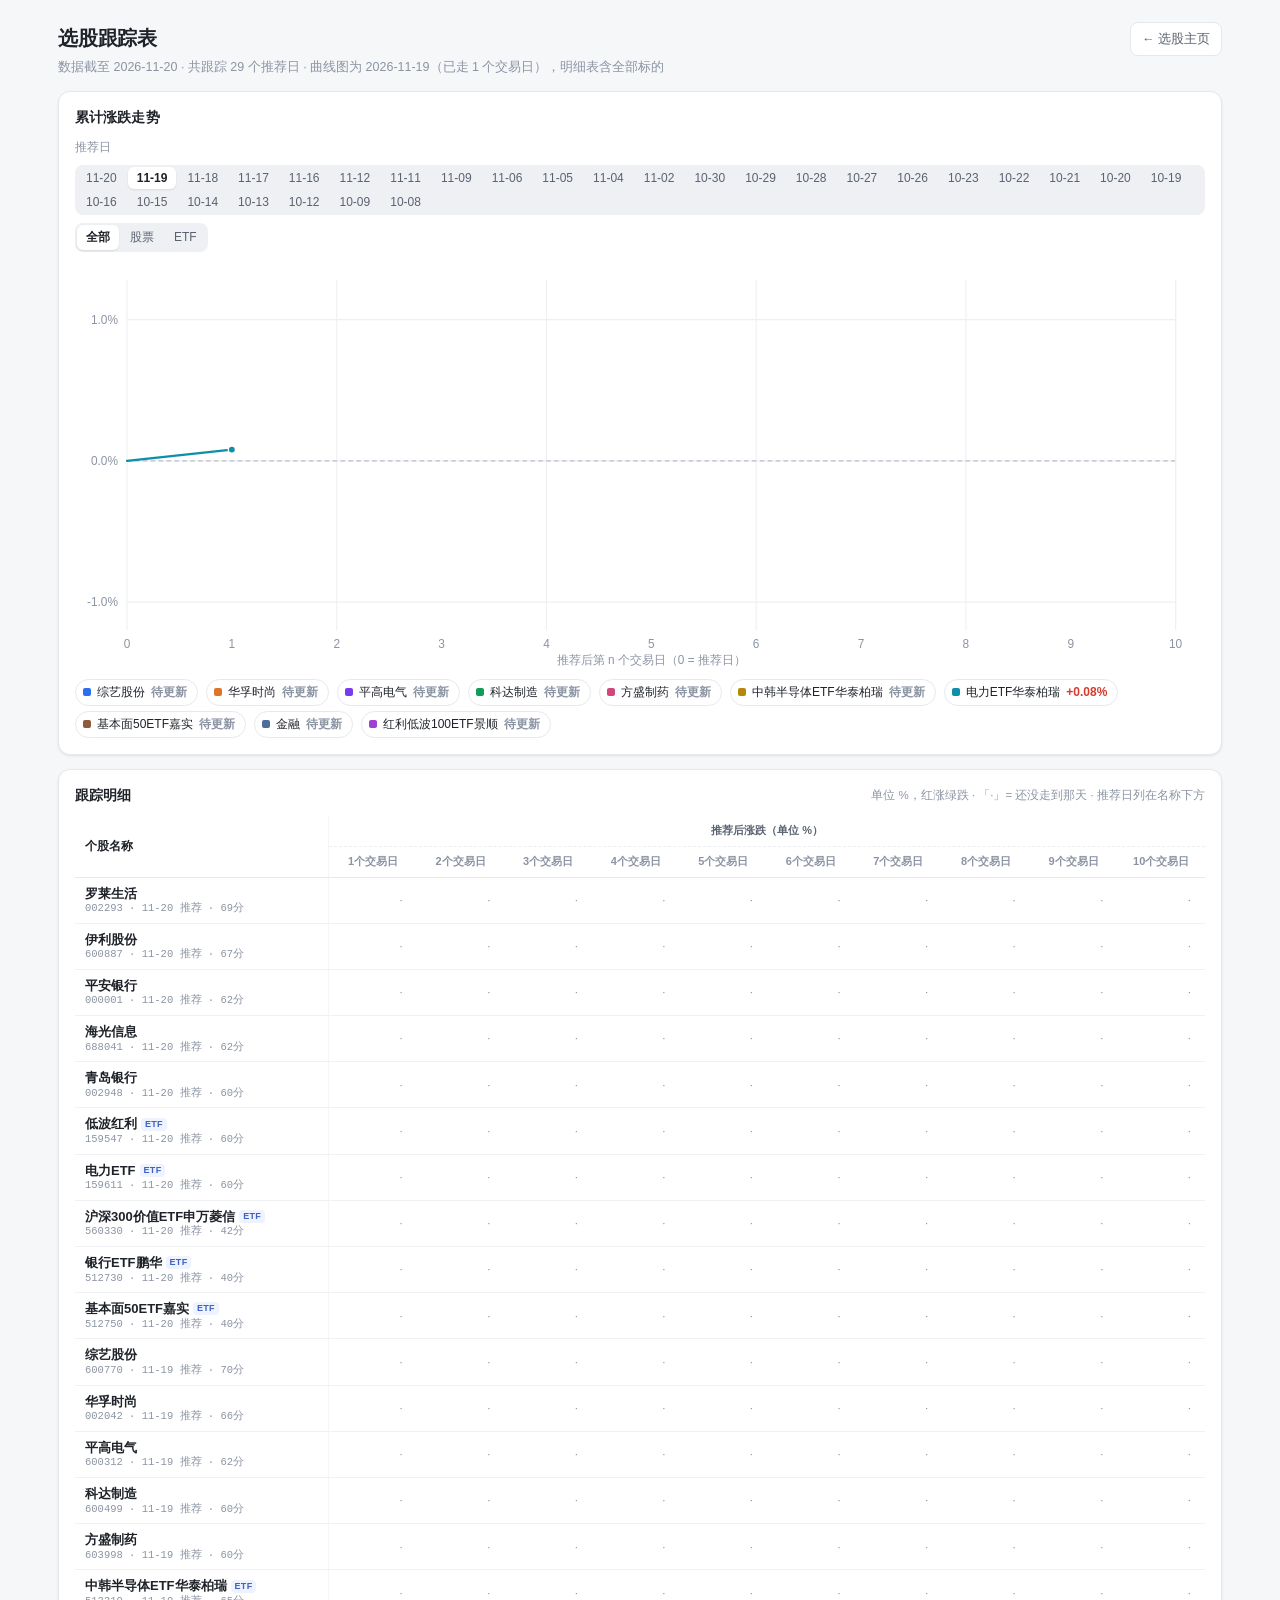
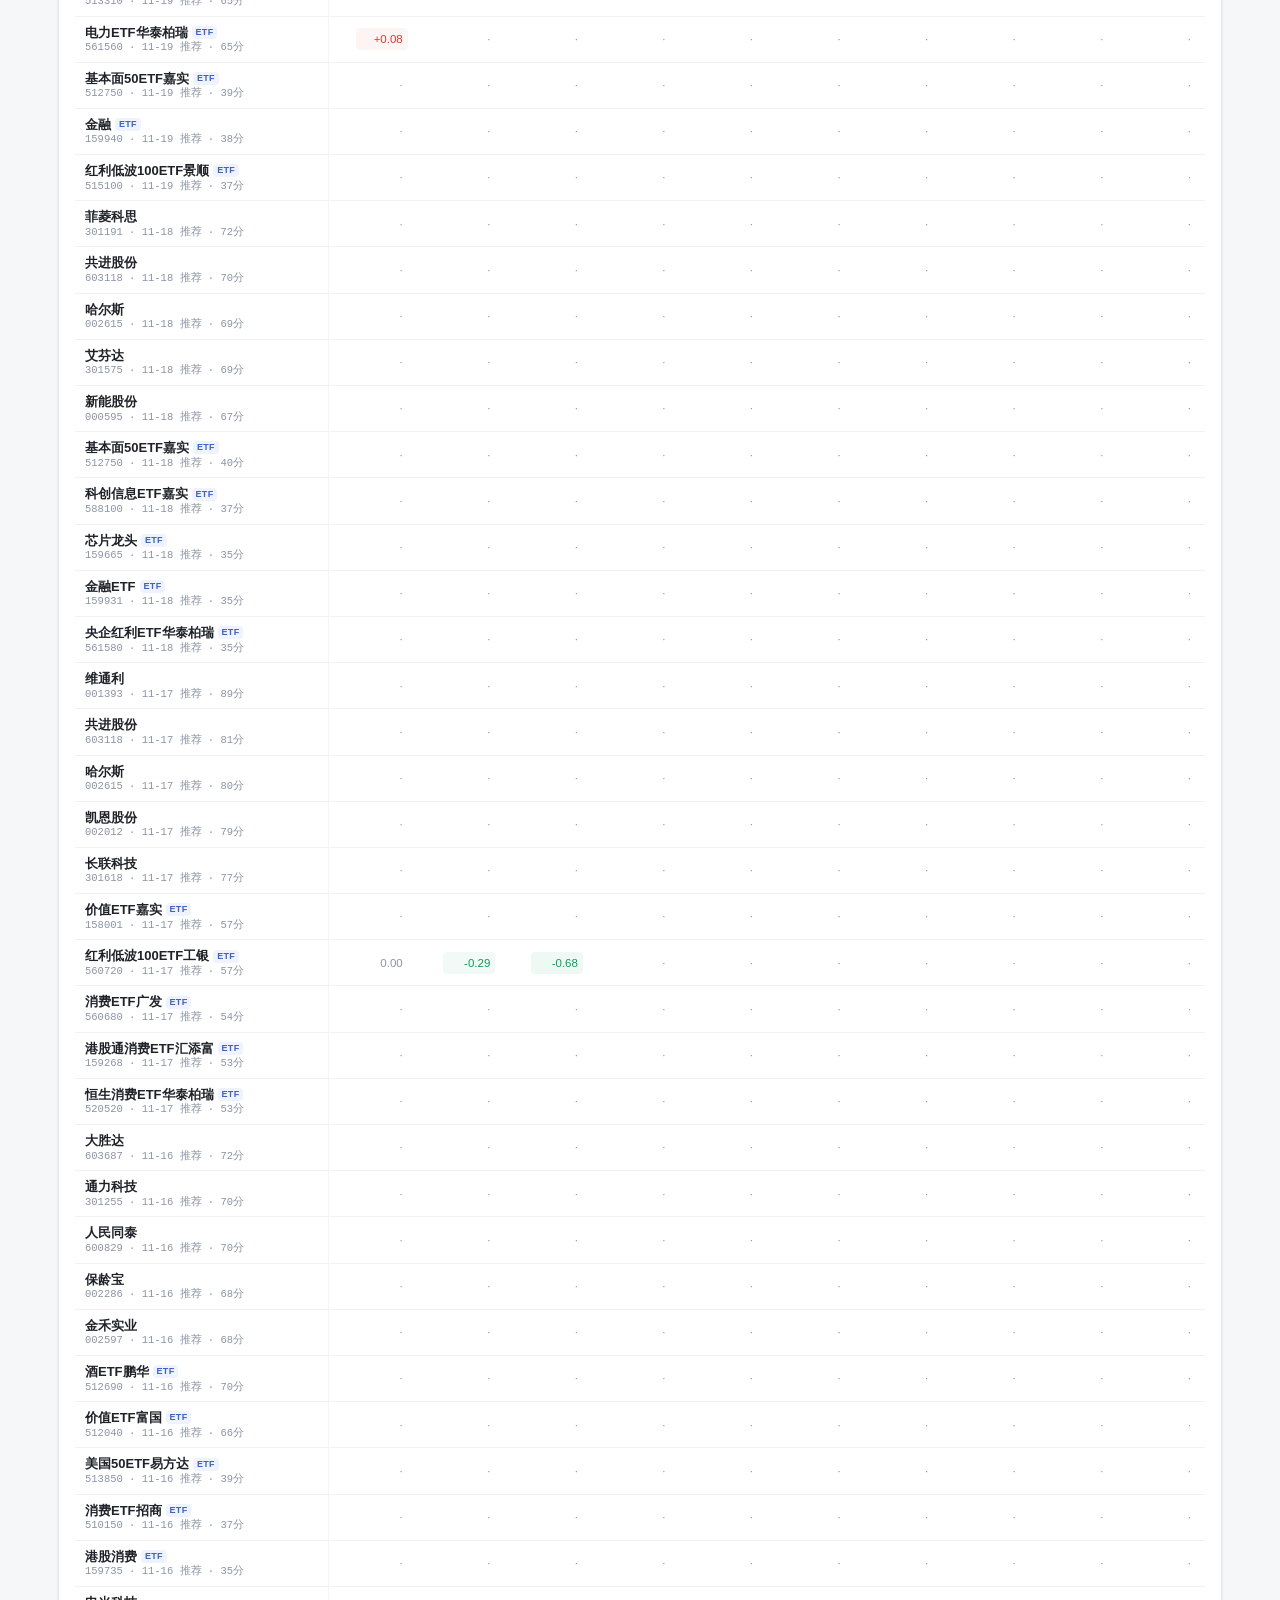
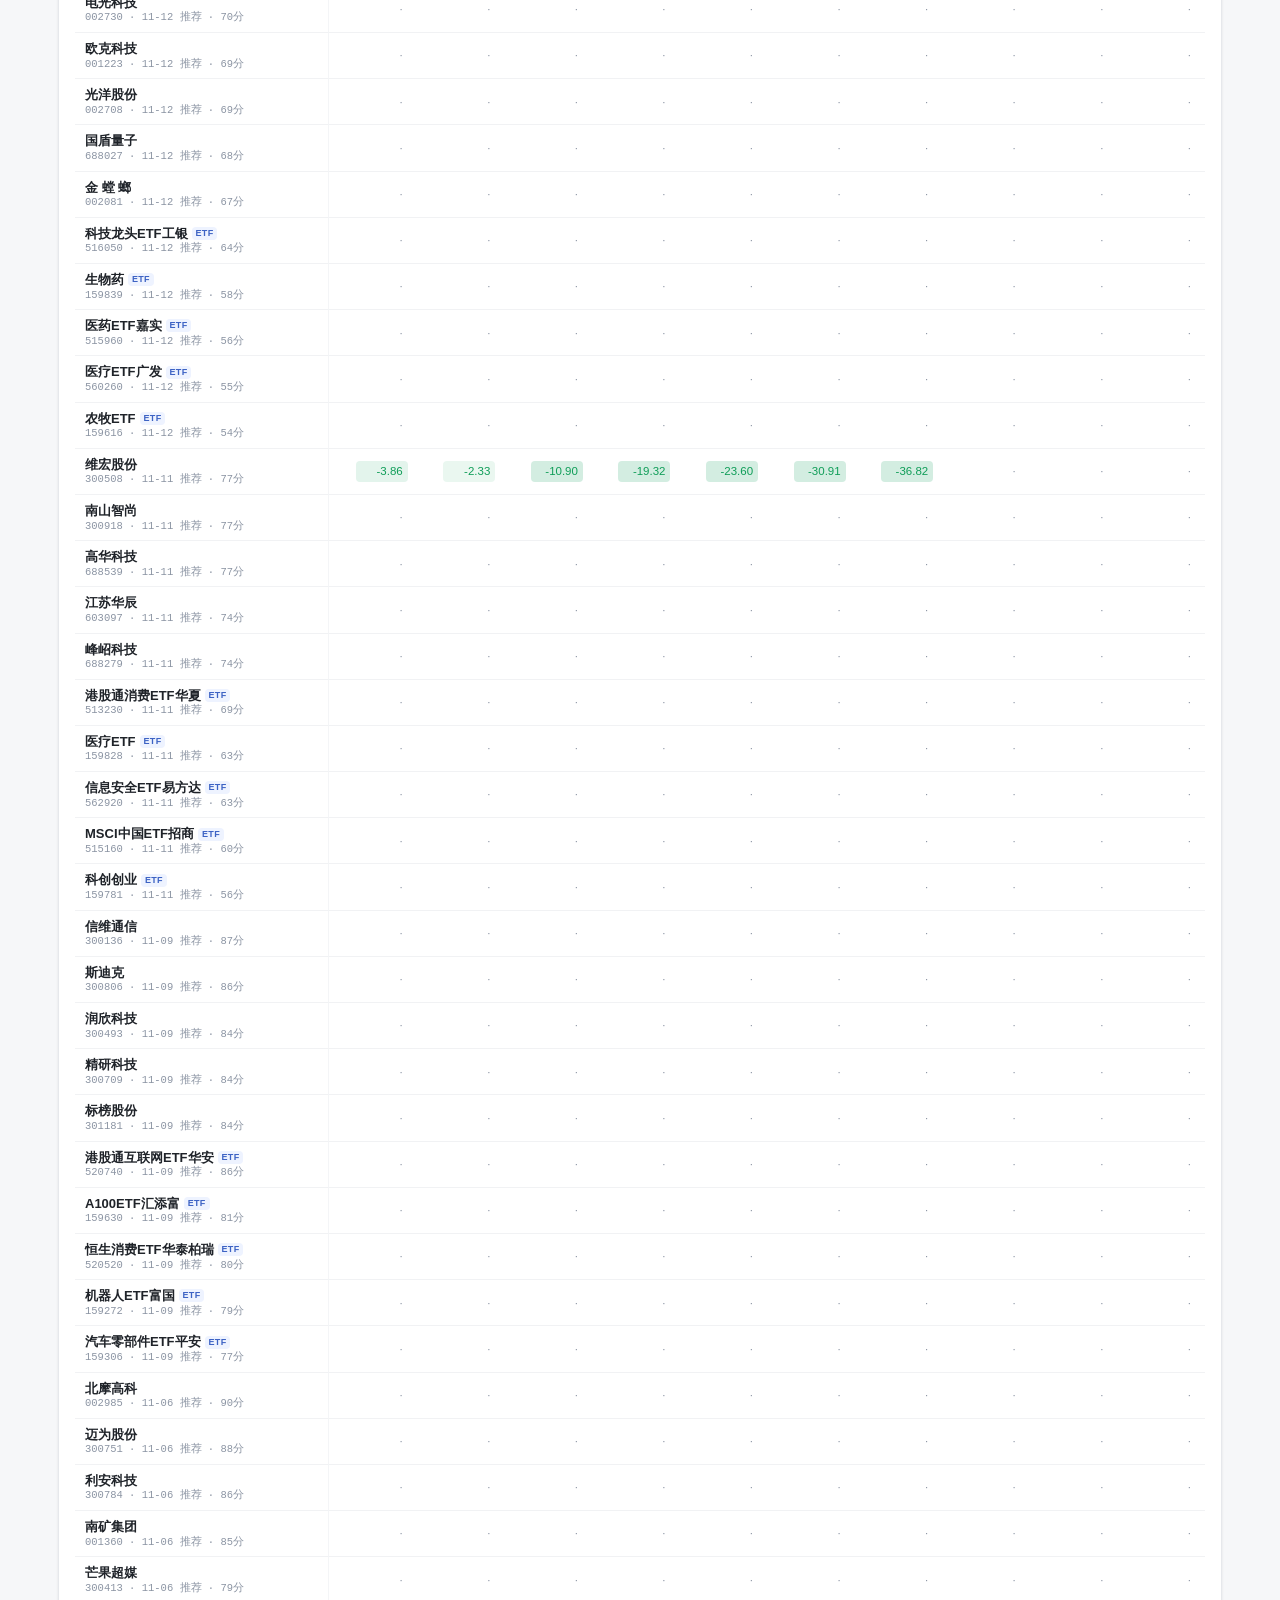
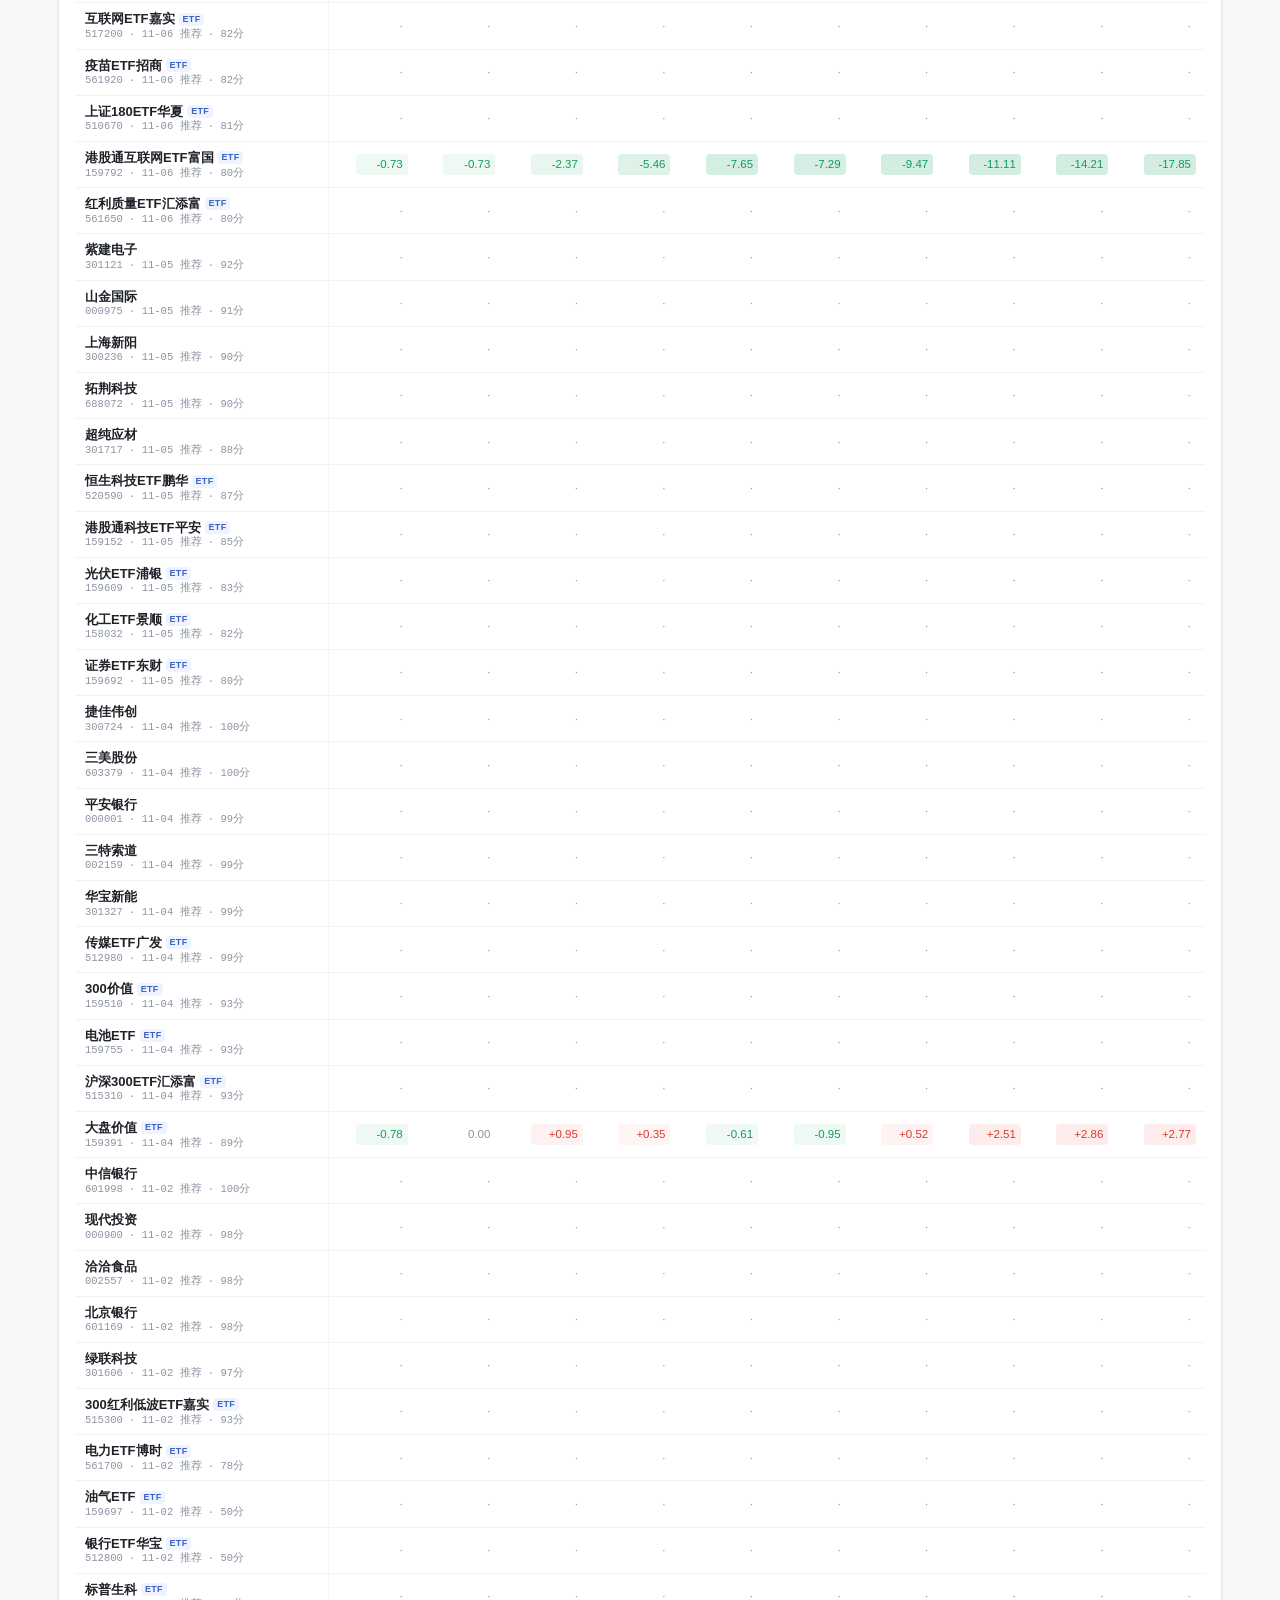
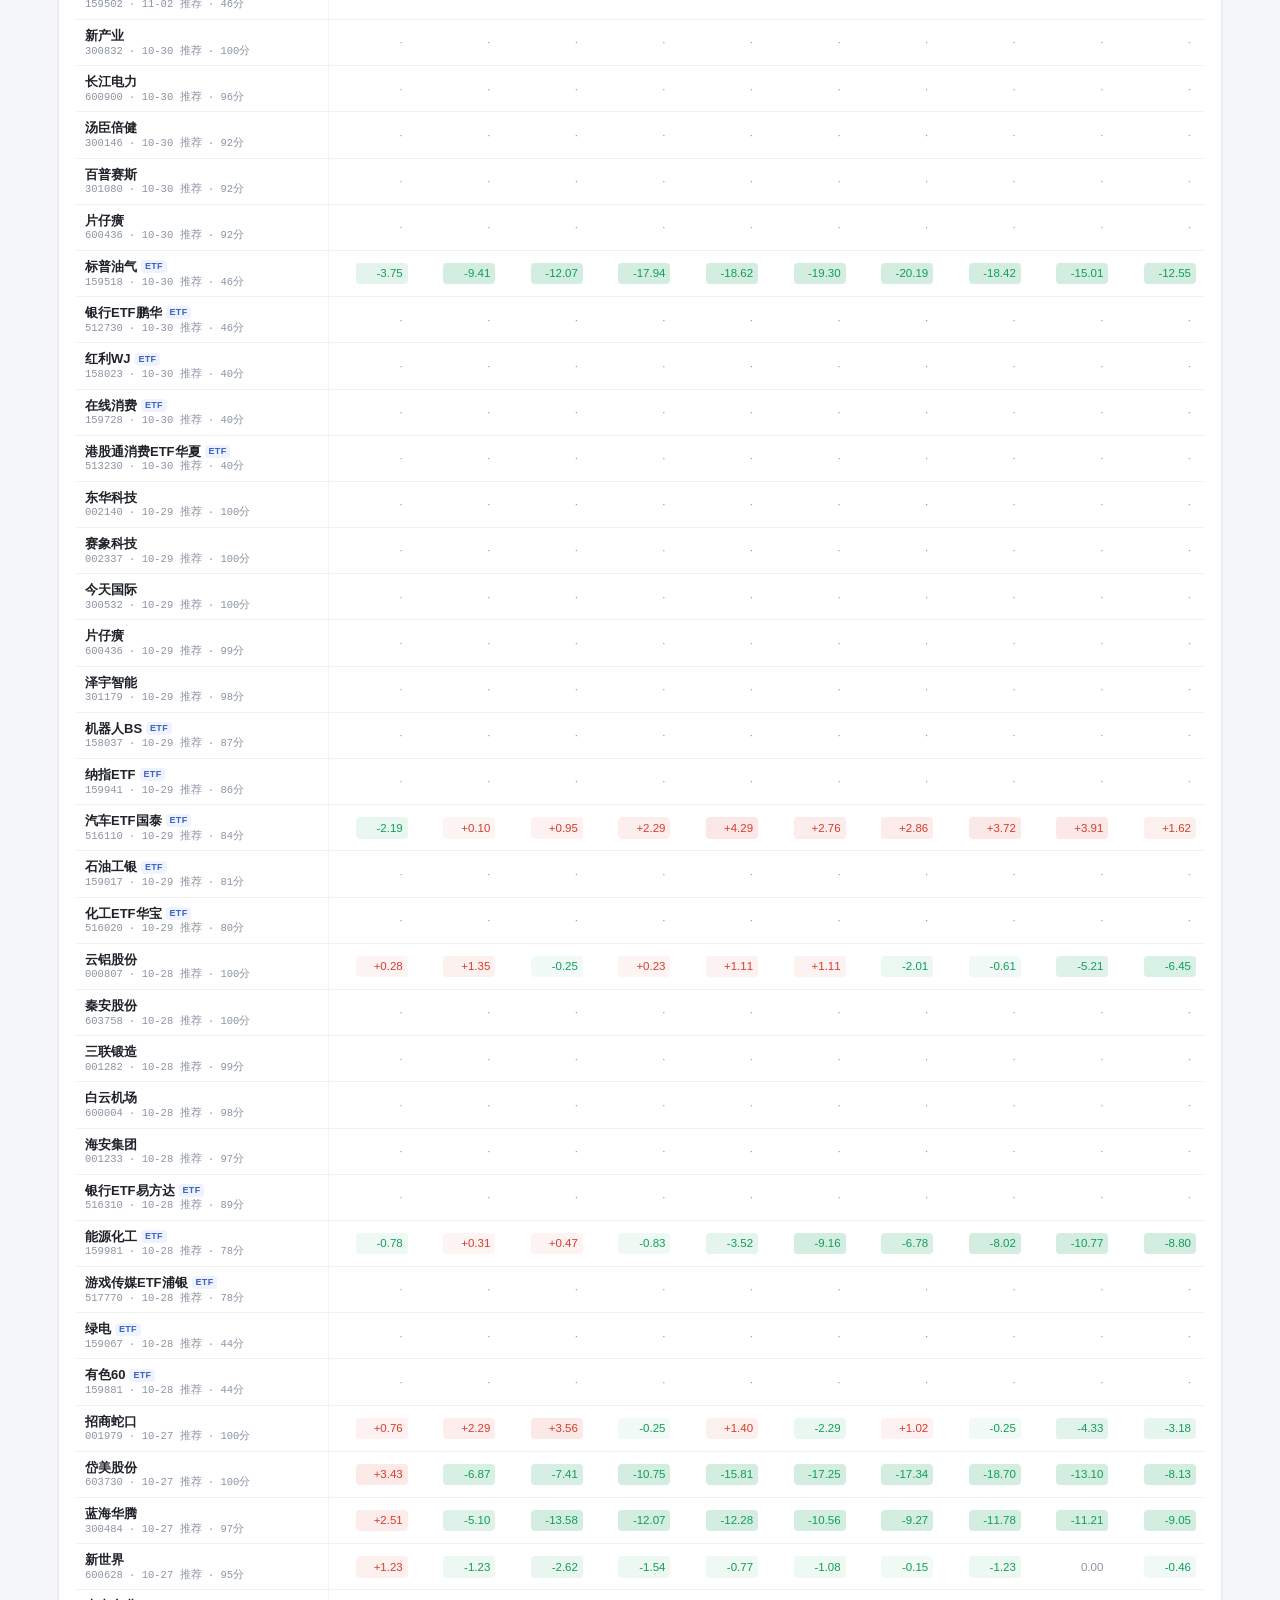
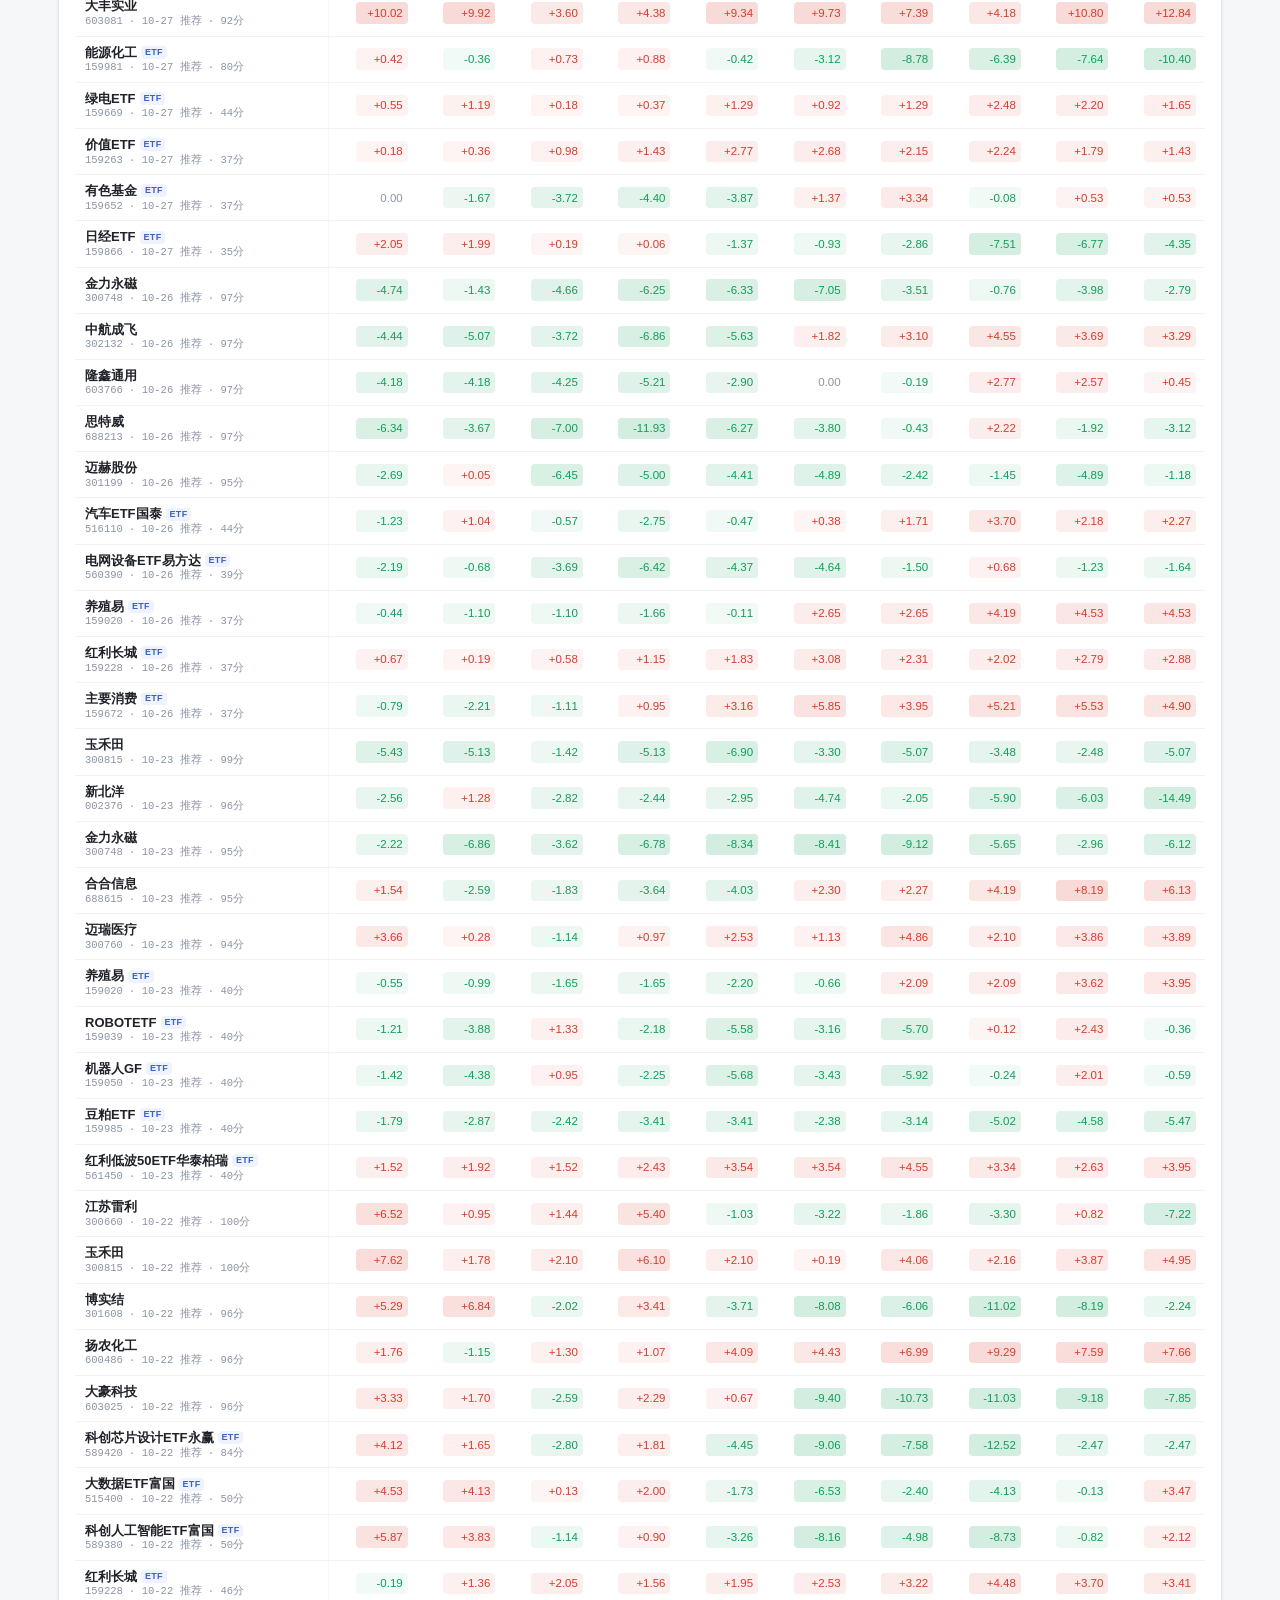
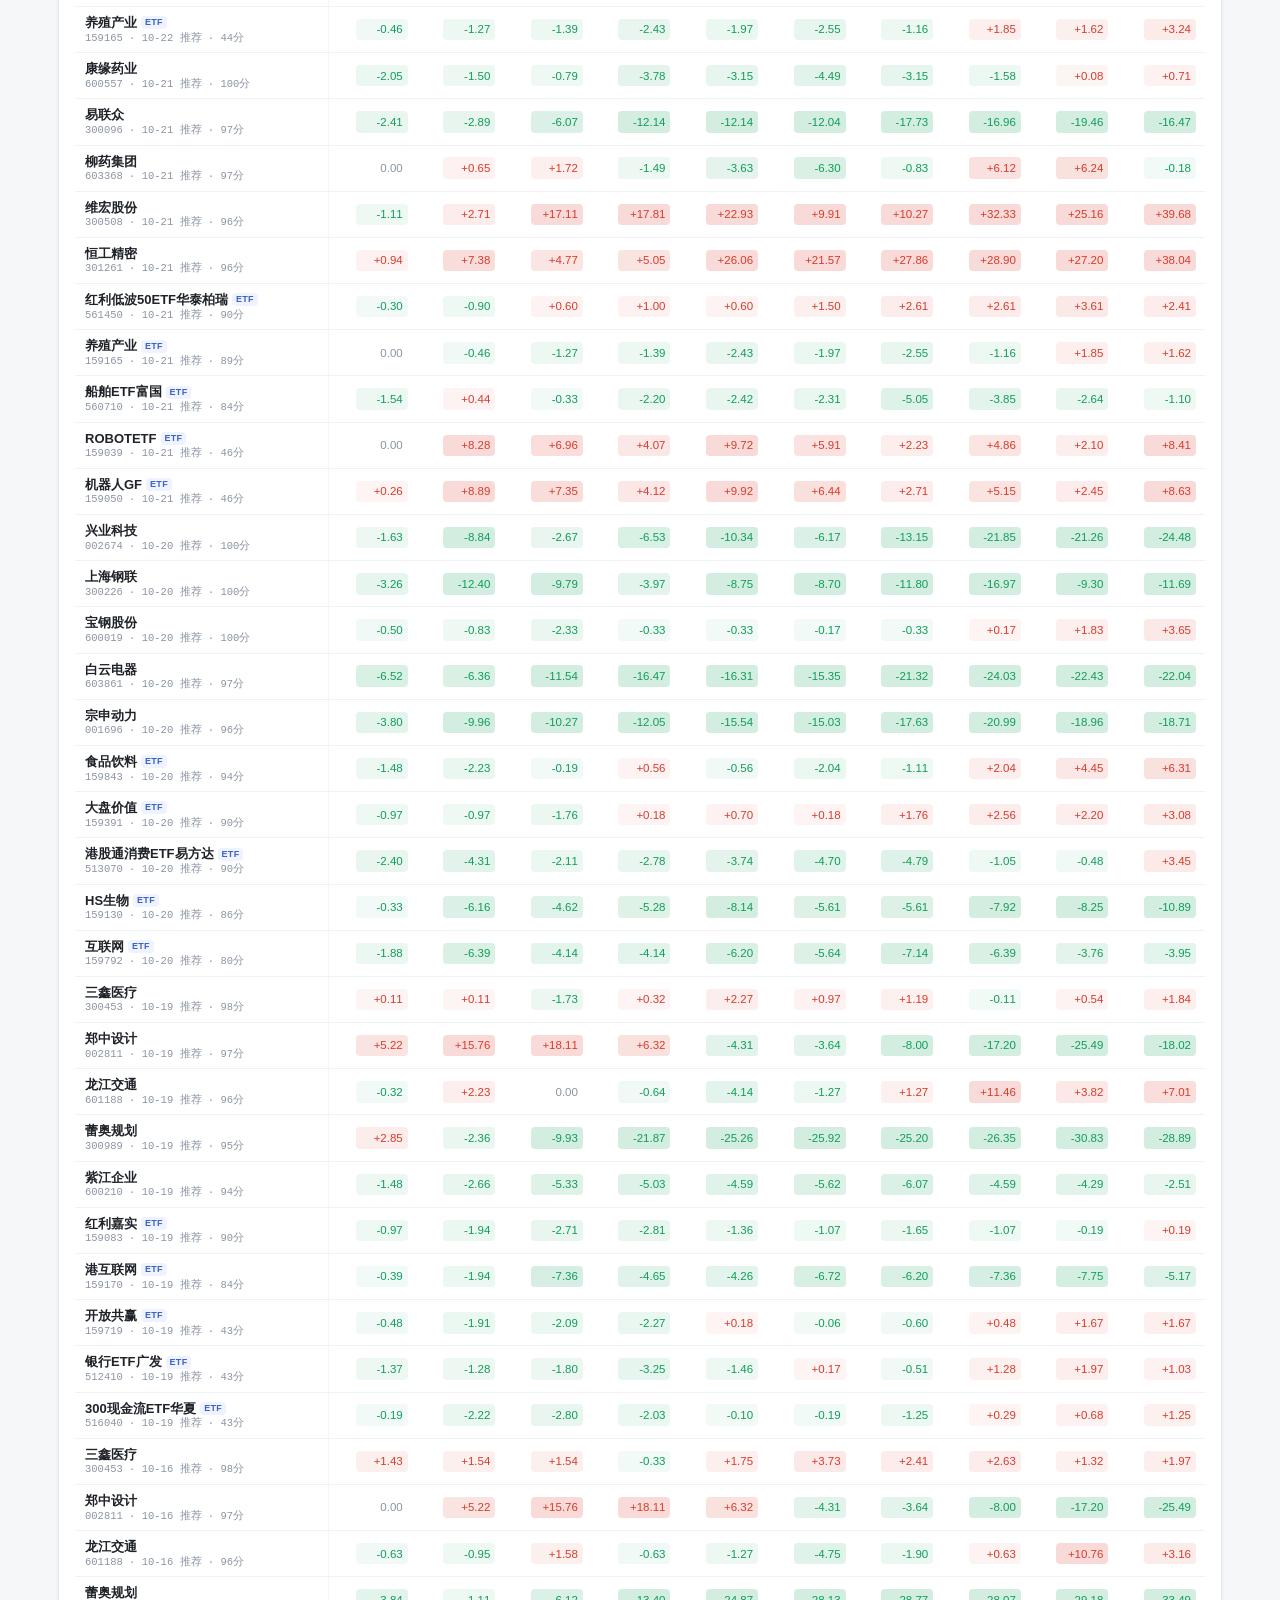
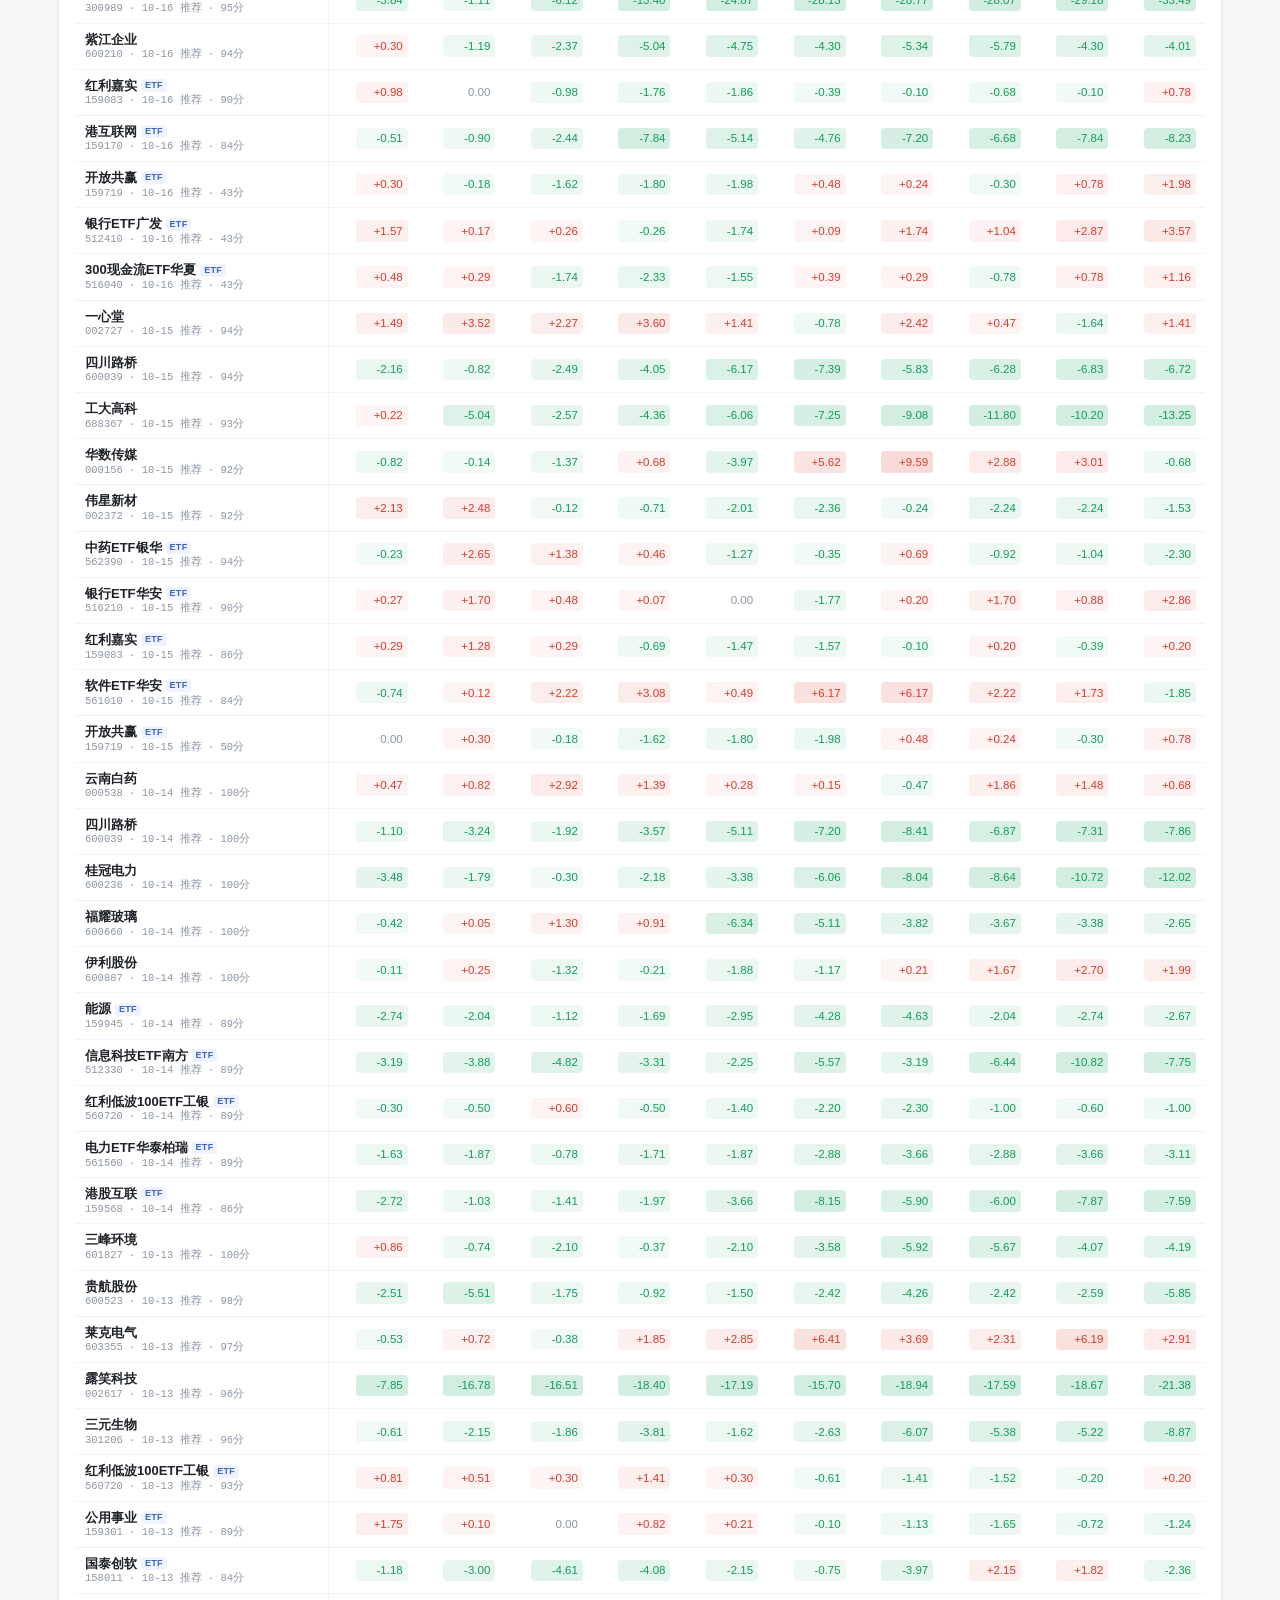
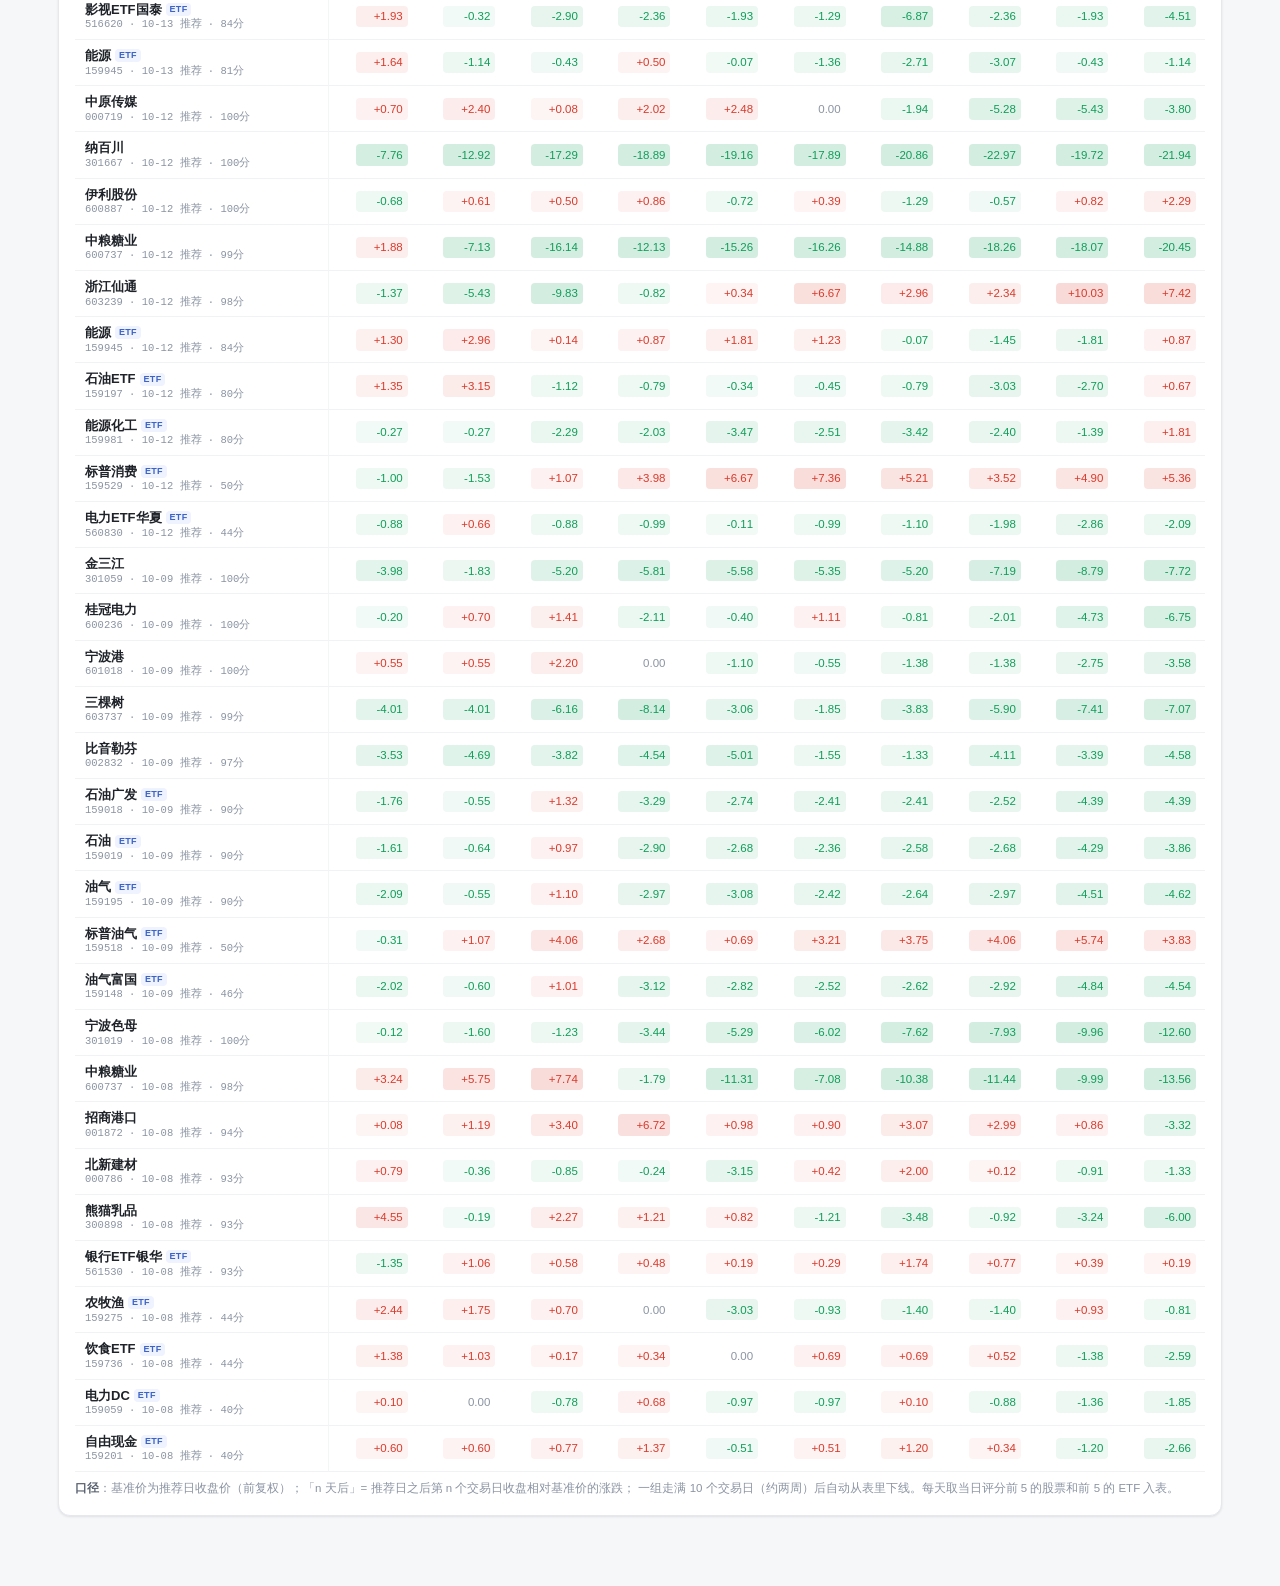
==== commit 647efff8: "data: 更新 2026-11-21 盘后缠论买点筛选结果" ====
--- a/perf.html
+++ b/perf.html
@@ -151,7 +151,7 @@
 </div>
 
 <script>
-const DATA = {"dates":["2026-11-19","2026-11-18","2026-11-17","2026-11-16","2026-11-12","2026-11-11","2026-11-09","2026-11-06","2026-11-05","2026-11-04","2026-11-02","2026-10-30","2026-10-29","2026-10-28","2026-10-27","2026-10-26","2026-10-23","2026-10-22","2026-10-21","2026-10-20","2026-10-19","2026-10-16","2026-10-15","2026-10-14","2026-10-13","2026-10-12","2026-10-09","2026-10-08"],"groups":{"2026-11-19":{"base_date":"2026-11-19","rows":[{"code":"600770","name":"综艺股份","type":"stock","score":70,"tags":["30分3买","5分3买"],"base_price":null,"rets":{},"done_days":0,"error":"无日线"},{"code":"002042","name":"华孚时尚","type":"stock","score":66,"tags":["30分3买","5分3买"],"base_price":null,"rets":{},"done_days":0,"error":"无日线"},{"code":"600312","name":"平高电气","type":"stock","score":62,"tags":["30分3买","5分1买"],"base_price":null,"rets":{},"done_days":0,"error":"无日线"},{"code":"600499","name":"科达制造","type":"stock","score":60,"tags":["30分3买","5分2买"],"base_price":null,"rets":{},"done_days":0,"error":"无日线"},{"code":"603998","name":"方盛制药","type":"stock","score":60,"tags":["30分2买","5分2买"],"base_price":null,"rets":{},"done_days":0,"error":"无日线"},{"code":"513310","name":"中韩半导体ETF华泰柏瑞","type":"etf","score":65,"tags":["30分2买","5分3买"],"base_price":null,"rets":{},"done_days":0,"error":"无日线"},{"code":"561560","name":"电力ETF华泰柏瑞","type":"etf","score":65,"tags":["30分3买","5分1买"],"base_price":1.269,"rets":{},"done_days":0},{"code":"512750","name":"基本面50ETF嘉实","type":"etf","score":39,"tags":["30分3买"],"base_price":null,"rets":{},"done_days":0,"error":"无日线"},{"code":"159940","name":"金融","type":"etf","score":38,"tags":["30分3买"],"base_price":null,"rets":{},"done_days":0,"error":"无日线"},{"code":"515100","name":"红利低波100ETF景顺","type":"etf","score":37,"tags":["30分3买"],"base_price":null,"rets":{},"done_days":0,"error":"无日线"}]},"2026-11-18":{"base_date":"2026-11-18","rows":[{"code":"301191","name":"菲菱科思","type":"stock","score":72,"tags":["30分3买","5分3买"],"base_price":null,"rets":{},"done_days":0,"error":"无日线"},{"code":"603118","name":"共进股份","type":"stock","score":70,"tags":["30分3买","5分3买"],"base_price":null,"rets":{},"done_days":0,"error":"无日线"},{"code":"002615","name":"哈尔斯","type":"stock","score":69,"tags":["30分3买","5分1买"],"base_price":null,"rets":{},"done_days":0,"error":"无日线"},{"code":"301575","name":"艾芬达","type":"stock","score":69,"tags":["30分3买","5分2买"],"base_price":null,"rets":{},"done_days":0,"error":"无日线"},{"code":"000595","name":"新能股份","type":"stock","score":67,"tags":["30分3买","5分1买"],"base_price":null,"rets":{},"done_days":0,"error":"无日线"},{"code":"512750","name":"基本面50ETF嘉实","type":"etf","score":40,"tags":["30分3买"],"base_price":null,"rets":{},"done_days":0,"error":"无日线"},{"code":"588100","name":"科创信息ETF嘉实","type":"etf","score":37,"tags":["5分3买"],"base_price":null,"rets":{},"done_days":0,"error":"无日线"},{"code":"159665","name":"芯片龙头","type":"etf","score":35,"tags":["5分3买"],"base_price":null,"rets":{},"done_days":0,"error":"无日线"},{"code":"159931","name":"金融ETF","type":"etf","score":35,"tags":["5分2买"],"base_price":null,"rets":{},"done_days":0,"error":"无日线"},{"code":"561580","name":"央企红利ETF华泰柏瑞","type":"etf","score":35,"tags":["5分3买"],"base_price":null,"rets":{},"done_days":0,"error":"无日线"}]},"2026-11-17":{"base_date":"2026-11-17","rows":[{"code":"001393","name":"维通利","type":"stock","score":89,"tags":["30分2买","5分3买"],"base_price":null,"rets":{},"done_days":0,"error":"无日线"},{"code":"603118","name":"共进股份","type":"stock","score":81,"tags":["30分3买","5分3买"],"base_price":null,"rets":{},"done_days":0,"error":"无日线"},{"code":"002615","name":"哈尔斯","type":"stock","score":80,"tags":["30分3买","5分1买"],"base_price":null,"rets":{},"done_days":0,"error":"无日线"},{"code":"002012","name":"凯恩股份","type":"stock","score":79,"tags":["30分3买","5分1买"],"base_price":null,"rets":{},"done_days":0,"error":"无日线"},{"code":"301618","name":"长联科技","type":"stock","score":77,"tags":["30分2买","5分1买"],"base_price":null,"rets":{},"done_days":0,"error":"无日线"},{"code":"158001","name":"价值ETF嘉实","type":"etf","score":57,"tags":["5分3买"],"base_price":null,"rets":{},"done_days":0,"error":"无日线"},{"code":"560720","name":"红利低波100ETF工银","type":"etf","score":57,"tags":["5分3买"],"base_price":1.029,"rets":{"1":0.0,"2":-0.29},"done_days":2},{"code":"560680","name":"消费ETF广发","type":"etf","score":54,"tags":["5分3买"],"base_price":null,"rets":{},"done_days":0,"error":"无日线"},{"code":"159268","name":"港股通消费ETF汇添富","type":"etf","score":53,"tags":["5分3买"],"base_price":null,"rets":{},"done_days":0,"error":"无日线"},{"code":"520520","name":"恒生消费ETF华泰柏瑞","type":"etf","score":53,"tags":["5分3买"],"base_price":null,"rets":{},"done_days":0,"error":"无日线"}]},"2026-11-16":{"base_date":"2026-11-16","rows":[{"code":"603687","name":"大胜达","type":"stock","score":72,"tags":["30分3买","5分3买"],"base_price":null,"rets":{},"done_days":0,"error":"无日线"},{"code":"301255","name":"通力科技","type":"stock","score":70,"tags":["30分3买","5分3买"],"base_price":null,"rets":{},"done_days":0,"error":"无日线"},{"code":"600829","name":"人民同泰","type":"stock","score":70,"tags":["30分3买","5分3买"],"base_price":null,"rets":{},"done_days":0,"error":"无日线"},{"code":"002286","name":"保龄宝","type":"stock","score":68,"tags":["30分3买","5分3买"],"base_price":null,"rets":{},"done_days":0,"error":"无日线"},{"code":"002597","name":"金禾实业","type":"stock","score":68,"tags":["30分3买","5分3买"],"base_price":null,"rets":{},"done_days":0,"error":"无日线"},{"code":"512690","name":"酒ETF鹏华","type":"etf","score":70,"tags":["30分3买","5分3买"],"base_price":null,"rets":{},"done_days":0,"error":"无日线"},{"code":"512040","name":"价值ETF富国","type":"etf","score":66,"tags":["30分2买","5分3买"],"base_price":null,"rets":{},"done_days":0,"error":"无日线"},{"code":"513850","name":"美国50ETF易方达","type":"etf","score":39,"tags":["30分3买"],"base_price":null,"rets":{},"done_days":0,"error":"无日线"},{"code":"510150","name":"消费ETF招商","type":"etf","score":37,"tags":["30分3买"],"base_price":null,"rets":{},"done_days":0,"error":"无日线"},{"code":"159735","name":"港股消费","type":"etf","score":35,"tags":["5分3买"],"base_price":null,"rets":{},"done_days":0,"error":"无日线"}]},"2026-11-12":{"base_date":"2026-11-12","rows":[{"code":"002730","name":"电光科技","type":"stock","score":70,"tags":["30分3买","5分3买"],"base_price":null,"rets":{},"done_days":0,"error":"无日线"},{"code":"001223","name":"欧克科技","type":"stock","score":69,"tags":["30分3买","5分3买"],"base_price":null,"rets":{},"done_days":0,"error":"无日线"},{"code":"002708","name":"光洋股份","type":"stock","score":69,"tags":["30分3买","5分1买"],"base_price":null,"rets":{},"done_days":0,"error":"无日线"},{"code":"688027","name":"国盾量子","type":"stock","score":68,"tags":["30分3买","5分2买"],"base_price":null,"rets":{},"done_days":0,"error":"无日线"},{"code":"002081","name":"金 螳 螂","type":"stock","score":67,"tags":["30分3买","5分1买"],"base_price":null,"rets":{},"done_days":0,"error":"无日线"},{"code":"516050","name":"科技龙头ETF工银","type":"etf","score":64,"tags":["30分2买","5分3买"],"base_price":null,"rets":{},"done_days":0,"error":"无日线"},{"code":"159839","name":"生物药","type":"etf","score":58,"tags":["30分3买","5分2买"],"base_price":null,"rets":{},"done_days":0,"error":"无日线"},{"code":"515960","name":"医药ETF嘉实","type":"etf","score":56,"tags":["30分3买","5分1买"],"base_price":null,"rets":{},"done_days":0,"error":"无日线"},{"code":"560260","name":"医疗ETF广发","type":"etf","score":55,"tags":["30分3买","5分1买"],"base_price":null,"rets":{},"done_days":0,"error":"无日线"},{"code":"159616","name":"农牧ETF","type":"etf","score":54,"tags":["30分2买","5分1买"],"base_price":null,"rets":{},"done_days":0,"error":"无日线"}]},"2026-11-11":{"base_date":"2026-11-11","rows":[{"code":"300508","name":"维宏股份","type":"stock","score":77,"tags":["30分3买","5分3买"],"base_price":50.73,"rets":{"1":-3.86,"2":-2.33,"3":-10.9,"4":-19.32,"5":-23.6,"6":-30.91},"done_days":6},{"code":"300918","name":"南山智尚","type":"stock","score":77,"tags":["30分3买","5分3买"],"base_price":null,"rets":{},"done_days":0,"error":"无日线"},{"code":"688539","name":"高华科技","type":"stock","score":77,"tags":["30分3买","5分3买"],"base_price":null,"rets":{},"done_days":0,"error":"无日线"},{"code":"603097","name":"江苏华辰","type":"stock","score":74,"tags":["30分3买","5分3买"],"base_price":null,"rets":{},"done_days":0,"error":"无日线"},{"code":"688279","name":"峰岹科技","type":"stock","score":74,"tags":["30分3买","5分3买"],"base_price":null,"rets":{},"done_days":0,"error":"无日线"},{"code":"513230","name":"港股通消费ETF华夏","type":"etf","score":69,"tags":["30分3买","5分2买"],"base_price":null,"rets":{},"done_days":0,"error":"无日线"},{"code":"159828","name":"医疗ETF","type":"etf","score":63,"tags":["30分3买","5分1买"],"base_price":null,"rets":{},"done_days":0,"error":"无日线"},{"code":"562920","name":"信息安全ETF易方达","type":"etf","score":63,"tags":["30分3买","5分1买"],"base_price":null,"rets":{},"done_days":0,"error":"无日线"},{"code":"515160","name":"MSCI中国ETF招商","type":"etf","score":60,"tags":["30分2买","5分3买"],"base_price":null,"rets":{},"done_days":0,"error":"无日线"},{"code":"159781","name":"科创创业","type":"etf","score":56,"tags":["30分2买","5分3买"],"base_price":null,"rets":{},"done_days":0,"error":"无日线"}]},"2026-11-09":{"base_date":"2026-11-09","rows":[{"code":"300136","name":"信维通信","type":"stock","score":87,"tags":["30分2买","5分3买"],"base_price":null,"rets":{},"done_days":0,"error":"无日线"},{"code":"300806","name":"斯迪克","type":"stock","score":86,"tags":["30分3买","5分3买"],"base_price":null,"rets":{},"done_days":0,"error":"无日线"},{"code":"300493","name":"润欣科技","type":"stock","score":84,"tags":["30分3买","5分1买"],"base_price":null,"rets":{},"done_days":0,"error":"无日线"},{"code":"300709","name":"精研科技","type":"stock","score":84,"tags":["30分3买","5分2买"],"base_price":null,"rets":{},"done_days":0,"error":"无日线"},{"code":"301181","name":"标榜股份","type":"stock","score":84,"tags":["30分2买","5分3买"],"base_price":null,"rets":{},"done_days":0,"error":"无日线"},{"code":"520740","name":"港股通互联网ETF华安","type":"etf","score":86,"tags":["30分3买","5分1买"],"base_price":null,"rets":{},"done_days":0,"error":"无日线"},{"code":"159630","name":"A100ETF汇添富","type":"etf","score":81,"tags":["30分3买","5分3买"],"base_price":null,"rets":{},"done_days":0,"error":"无日线"},{"code":"520520","name":"恒生消费ETF华泰柏瑞","type":"etf","score":80,"tags":["30分3买","5分1买"],"base_price":null,"rets":{},"done_days":0,"error":"无日线"},{"code":"159272","name":"机器人ETF富国","type":"etf","score":79,"tags":["30分2买","5分2买"],"base_price":null,"rets":{},"done_days":0,"error":"无日线"},{"code":"159306","name":"汽车零部件ETF平安","type":"etf","score":77,"tags":["30分2买","5分2买"],"base_price":null,"rets":{},"done_days":0,"error":"无日线"}]},"2026-11-06":{"base_date":"2026-11-06","rows":[{"code":"002985","name":"北摩高科","type":"stock","score":90,"tags":["30分3买","5分2买"],"base_price":null,"rets":{},"done_days":0,"error":"无日线"},{"code":"300751","name":"迈为股份","type":"stock","score":88,"tags":["30分3买","5分1买"],"base_price":null,"rets":{},"done_days":0,"error":"无日线"},{"code":"300784","name":"利安科技","type":"stock","score":86,"tags":["30分3买","5分3买"],"base_price":null,"rets":{},"done_days":0,"error":"无日线"},{"code":"001360","name":"南矿集团","type":"stock","score":85,"tags":["30分3买","5分3买"],"base_price":null,"rets":{},"done_days":0,"error":"无日线"},{"code":"300413","name":"芒果超媒","type":"stock","score":79,"tags":["30分3买","5分3买"],"base_price":null,"rets":{},"done_days":0,"error":"无日线"},{"code":"517200","name":"互联网ETF嘉实","type":"etf","score":82,"tags":["30分3买","5分1买"],"base_price":null,"rets":{},"done_days":0,"error":"无日线"},{"code":"561920","name":"疫苗ETF招商","type":"etf","score":82,"tags":["30分3买","5分3买"],"base_price":null,"rets":{},"done_days":0,"error":"无日线"},{"code":"510670","name":"上证180ETF华夏","type":"etf","score":81,"tags":["30分3买","5分2买"],"base_price":null,"rets":{},"done_days":0,"error":"无日线"},{"code":"159792","name":"港股通互联网ETF富国","type":"etf","score":80,"tags":["30分3买","5分3买"],"base_price":0.549,"rets":{"1":-0.73,"2":-0.73,"3":-2.37,"4":-5.46,"5":-7.65,"6":-7.29,"7":-9.47,"8":-11.11,"9":-14.21},"done_days":9},{"code":"561650","name":"红利质量ETF汇添富","type":"etf","score":80,"tags":["30分3买","5分3买"],"base_price":null,"rets":{},"done_days":0,"error":"无日线"}]},"2026-11-05":{"base_date":"2026-11-05","rows":[{"code":"301121","name":"紫建电子","type":"stock","score":92,"tags":["30分3买","5分1买"],"base_price":null,"rets":{},"done_days":0,"error":"无日线"},{"code":"000975","name":"山金国际","type":"stock","score":91,"tags":["30分2买","5分3买"],"base_price":null,"rets":{},"done_days":0,"error":"无日线"},{"code":"300236","name":"上海新阳","type":"stock","score":90,"tags":["30分3买","5分3买"],"base_price":null,"rets":{},"done_days":0,"error":"无日线"},{"code":"688072","name":"拓荆科技","type":"stock","score":90,"tags":["30分3买","5分2买"],"base_price":null,"rets":{},"done_days":0,"error":"无日线"},{"code":"301717","name":"超纯应材","type":"stock","score":88,"tags":["30分3买","5分3买"],"base_price":null,"rets":{},"done_days":0,"error":"无日线"},{"code":"520590","name":"恒生科技ETF鹏华","type":"etf","score":87,"tags":["30分2买","5分3买"],"base_price":null,"rets":{},"done_days":0,"error":"无日线"},{"code":"159152","name":"港股通科技ETF平安","type":"etf","score":85,"tags":["30分2买","5分3买"],"base_price":null,"rets":{},"done_days":0,"error":"无日线"},{"code":"159609","name":"光伏ETF浦银","type":"etf","score":83,"tags":["30分2买","5分3买"],"base_price":null,"rets":{},"done_days":0,"error":"无日线"},{"code":"158032","name":"化工ETF景顺","type":"etf","score":82,"tags":["30分2买","5分3买"],"base_price":null,"rets":{},"done_days":0,"error":"无日线"},{"code":"159692","name":"证券ETF东财","type":"etf","score":80,"tags":["30分3买","5分3买"],"base_price":null,"rets":{},"done_days":0,"error":"无日线"}]},"2026-11-04":{"base_date":"2026-11-04","rows":[{"code":"300724","name":"捷佳伟创","type":"stock","score":100,"tags":["30分3买","5分3买"],"base_price":null,"rets":{},"done_days":0,"error":"无日线"},{"code":"603379","name":"三美股份","type":"stock","score":100,"tags":["30分3买","5分3买"],"base_price":null,"rets":{},"done_days":0,"error":"无日线"},{"code":"000001","name":"平安银行","type":"stock","score":99,"tags":["30分3买","5分2买"],"base_price":null,"rets":{},"done_days":0,"error":"无日线"},{"code":"002159","name":"三特索道","type":"stock","score":99,"tags":["30分3买","5分2买"],"base_price":null,"rets":{},"done_days":0,"error":"无日线"},{"code":"301327","name":"华宝新能","type":"stock","score":99,"tags":["30分3买","5分3买"],"base_price":null,"rets":{},"done_days":0,"error":"无日线"},{"code":"512980","name":"传媒ETF广发","type":"etf","score":99,"tags":["30分3买","5分3买"],"base_price":null,"rets":{},"done_days":0,"error":"无日线"},{"code":"159510","name":"300价值","type":"etf","score":93,"tags":["30分2买","5分3买"],"base_price":null,"rets":{},"done_days":0,"error":"无日线"},{"code":"159755","name":"电池ETF","type":"etf","score":93,"tags":["30分2买","5分3买"],"base_price":null,"rets":{},"done_days":0,"error":"无日线"},{"code":"515310","name":"沪深300ETF汇添富","type":"etf","score":93,"tags":["30分2买","5分3买"],"base_price":null,"rets":{},"done_days":0,"error":"无日线"},{"code":"159391","name":"大盘价值","type":"etf","score":89,"tags":["30分3买","5分3买"],"base_price":1.154,"rets":{"1":-0.78,"2":0.0,"3":0.95,"4":0.35,"5":-0.61,"6":-0.95,"7":0.52,"8":2.51,"9":2.86,"10":2.77},"done_days":10}]},"2026-11-02":{"base_date":"2026-11-02","rows":[{"code":"601998","name":"中信银行","type":"stock","score":100,"tags":["30分3买","5分3买"],"base_price":null,"rets":{},"done_days":0,"error":"无日线"},{"code":"000900","name":"现代投资","type":"stock","score":98,"tags":["30分2买","5分3买"],"base_price":null,"rets":{},"done_days":0,"error":"无日线"},{"code":"002557","name":"洽洽食品","type":"stock","score":98,"tags":["30分2买","5分3买"],"base_price":null,"rets":{},"done_days":0,"error":"无日线"},{"code":"601169","name":"北京银行","type":"stock","score":98,"tags":["30分2买","5分3买"],"base_price":null,"rets":{},"done_days":0,"error":"无日线"},{"code":"301606","name":"绿联科技","type":"stock","score":97,"tags":["30分3买","5分3买"],"base_price":null,"rets":{},"done_days":0,"error":"无日线"},{"code":"515300","name":"300红利低波ETF嘉实","type":"etf","score":93,"tags":["30分2买","5分3买"],"base_price":null,"rets":{},"done_days":0,"error":"无日线"},{"code":"561700","name":"电力ETF博时","type":"etf","score":78,"tags":["30分2买","5分1买"],"base_price":null,"rets":{},"done_days":0,"error":"无日线"},{"code":"159697","name":"油气ETF","type":"etf","score":50,"tags":["30分3买"],"base_price":null,"rets":{},"done_days":0,"error":"无日线"},{"code":"512800","name":"银行ETF华宝","type":"etf","score":50,"tags":["30分3买"],"base_price":null,"rets":{},"done_days":0,"error":"无日线"},{"code":"159502","name":"标普生科","type":"etf","score":46,"tags":["30分3买"],"base_price":null,"rets":{},"done_days":0,"error":"无日线"}]},"2026-10-30":{"base_date":"2026-10-30","rows":[{"code":"300832","name":"新产业","type":"stock","score":100,"tags":["30分3买","5分3买"],"base_price":null,"rets":{},"done_days":0,"error":"无日线"},{"code":"600900","name":"长江电力","type":"stock","score":96,"tags":["30分3买","5分1买"],"base_price":null,"rets":{},"done_days":0,"error":"无日线"},{"code":"300146","name":"汤臣倍健","type":"stock","score":92,"tags":["30分3买","5分1买"],"base_price":null,"rets":{},"done_days":0,"error":"无日线"},{"code":"301080","name":"百普赛斯","type":"stock","score":92,"tags":["30分3买","5分3买"],"base_price":null,"rets":{},"done_days":0,"error":"无日线"},{"code":"600436","name":"片仔癀","type":"stock","score":92,"tags":["30分3买","5分2买"],"base_price":null,"rets":{},"done_days":0,"error":"无日线"},{"code":"159518","name":"标普油气","type":"etf","score":46,"tags":["30分3买"],"base_price":1.466,"rets":{"1":-3.75,"2":-9.41,"3":-12.07,"4":-17.94,"5":-18.62,"6":-19.3,"7":-20.19,"8":-18.42,"9":-15.01,"10":-12.55},"done_days":10},{"code":"512730","name":"银行ETF鹏华","type":"etf","score":46,"tags":["30分3买"],"base_price":null,"rets":{},"done_days":0,"error":"无日线"},{"code":"158023","name":"红利WJ","type":"etf","score":40,"tags":["5分3买"],"base_price":null,"rets":{},"done_days":0,"error":"无日线"},{"code":"159728","name":"在线消费","type":"etf","score":40,"tags":["30分2买"],"base_price":null,"rets":{},"done_days":0,"error":"无日线"},{"code":"513230","name":"港股通消费ETF华夏","type":"etf","score":40,"tags":["5分3买"],"base_price":null,"rets":{},"done_days":0,"error":"无日线"}]},"2026-10-29":{"base_date":"2026-10-29","rows":[{"code":"002140","name":"东华科技","type":"stock","score":100,"tags":["30分3买","5分3买"],"base_price":null,"rets":{},"done_days":0,"error":"无日线"},{"code":"002337","name":"赛象科技","type":"stock","score":100,"tags":["30分3买","5分3买"],"base_price":null,"rets":{},"done_days":0,"error":"无日线"},{"code":"300532","name":"今天国际","type":"stock","score":100,"tags":["30分3买","5分3买"],"base_price":null,"rets":{},"done_days":0,"error":"无日线"},{"code":"600436","name":"片仔癀","type":"stock","score":99,"tags":["30分3买","5分2买"],"base_price":null,"rets":{},"done_days":0,"error":"无日线"},{"code":"301179","name":"泽宇智能","type":"stock","score":98,"tags":["30分2买","5分3买"],"base_price":null,"rets":{},"done_days":0,"error":"无日线"},{"code":"158037","name":"机器人BS","type":"etf","score":87,"tags":["30分3买","5分2买"],"base_price":null,"rets":{},"done_days":0,"error":"无日线"},{"code":"159941","name":"纳指ETF","type":"etf","score":86,"tags":["30分2买","5分3买"],"base_price":null,"rets":{},"done_days":0,"error":"无日线"},{"code":"516110","name":"汽车ETF国泰","type":"etf","score":84,"tags":["30分2买","5分1买"],"base_price":1.049,"rets":{"1":-2.19,"2":0.1,"3":0.95,"4":2.29,"5":4.29,"6":2.76,"7":2.86,"8":3.72,"9":3.91,"10":1.62},"done_days":10},{"code":"159017","name":"石油工银","type":"etf","score":81,"tags":["30分2买","5分2买"],"base_price":null,"rets":{},"done_days":0,"error":"无日线"},{"code":"516020","name":"化工ETF华宝","type":"etf","score":80,"tags":["30分2买","5分1买"],"base_price":null,"rets":{},"done_days":0,"error":"无日线"}]},"2026-10-28":{"base_date":"2026-10-28","rows":[{"code":"000807","name":"云铝股份","type":"stock","score":100,"tags":["30分3买","5分3买"],"base_price":25.023,"rets":{"1":0.28,"2":1.35,"3":-0.25,"4":0.23,"5":1.11,"6":1.11,"7":-2.01,"8":-0.61,"9":-5.21,"10":-6.45},"done_days":10},{"code":"603758","name":"秦安股份","type":"stock","score":100,"tags":["30分3买","5分3买"],"base_price":11.3,"rets":{"1":-10.0,"2":-19.03,"3":-18.67,"4":-20.97,"5":-20.35,"6":-17.79,"7":-19.2,"8":-18.76,"9":-14.51,"10":-11.77},"done_days":10},{"code":"001282","name":"三联锻造","type":"stock","score":99,"tags":["30分3买","5分2买"],"base_price":16.9,"rets":{"1":-1.72,"2":-6.33,"3":-4.02,"4":-8.58,"5":0.59,"6":-0.12,"7":-4.67,"8":-0.77,"9":0.59,"10":10.65},"done_days":10},{"code":"600004","name":"白云机场","type":"stock","score":98,"tags":["30分2买","5分3买"],"base_price":7.95,"rets":{"1":-0.13,"2":1.26,"3":3.14,"4":4.15,"5":4.03,"6":3.4,"7":3.4,"8":2.26,"9":1.13,"10":0.75},"done_days":10},{"code":"001233","name":"海安集团","type":"stock","score":97,"tags":["30分3买","5分3买"],"base_price":60.98,"rets":{"1":-7.81,"2":-8.72,"3":-10.25,"4":-7.94,"5":1.26,"6":9.84,"7":8.43,"8":8.13,"9":12.5,"10":12.56},"done_days":10},{"code":"516310","name":"银行ETF易方达","type":"etf","score":89,"tags":["30分2买","5分3买"],"base_price":1.444,"rets":{"1":1.94,"2":2.63,"3":1.73,"4":1.32,"5":0.42,"6":-0.21,"7":0.9,"8":1.87,"9":2.08,"10":1.39},"done_days":10},{"code":"159981","name":"能源化工","type":"etf","score":78,"tags":["30分2买","5分2买"],"base_price":1.932,"rets":{"1":-0.78,"2":0.31,"3":0.47,"4":-0.83,"5":-3.52,"6":-9.16,"7":-6.78,"8":-8.02,"9":-10.77,"10":-8.8},"done_days":10},{"code":"517770","name":"游戏传媒ETF浦银","type":"etf","score":78,"tags":["30分2买","5分1买"],"base_price":0.811,"rets":{"1":-2.1,"2":-5.55,"3":0.62,"4":0.25,"5":2.96,"6":8.14,"7":6.41,"8":6.29,"9":8.26,"10":7.77},"done_days":10},{"code":"159067","name":"绿电","type":"etf","score":44,"tags":["30分2买"],"base_price":1.003,"rets":{"1":0.6,"2":0.2,"3":-0.6,"4":0.1,"5":0.1,"6":0.3,"7":2.39,"8":1.5,"9":0.5,"10":-0.1},"done_days":10},{"code":"159881","name":"有色60","type":"etf","score":44,"tags":["30分2买"],"base_price":null,"rets":{},"done_days":0,"error":"无日线"}]},"2026-10-27":{"base_date":"2026-10-27","rows":[{"code":"001979","name":"招商蛇口","type":"stock","score":100,"tags":["30分3买","5分3买"],"base_price":7.86,"rets":{"1":0.76,"2":2.29,"3":3.56,"4":-0.25,"5":1.4,"6":-2.29,"7":1.02,"8":-0.25,"9":-4.33,"10":-3.18},"done_days":10},{"code":"603730","name":"岱美股份","type":"stock","score":100,"tags":["30分3买","5分3买"],"base_price":11.07,"rets":{"1":3.43,"2":-6.87,"3":-7.41,"4":-10.75,"5":-15.81,"6":-17.25,"7":-17.34,"8":-18.7,"9":-13.1,"10":-8.13},"done_days":10},{"code":"300484","name":"蓝海华腾","type":"stock","score":97,"tags":["30分3买","5分3买"],"base_price":13.92,"rets":{"1":2.51,"2":-5.1,"3":-13.58,"4":-12.07,"5":-12.28,"6":-10.56,"7":-9.27,"8":-11.78,"9":-11.21,"10":-9.05},"done_days":10},{"code":"600628","name":"新世界","type":"stock","score":95,"tags":["30分2买","5分3买"],"base_price":6.5,"rets":{"1":1.23,"2":-1.23,"3":-2.62,"4":-1.54,"5":-0.77,"6":-1.08,"7":-0.15,"8":-1.23,"9":0.0,"10":-0.46},"done_days":10},{"code":"603081","name":"大丰实业","type":"stock","score":92,"tags":["30分3买","5分1买"],"base_price":10.28,"rets":{"1":10.02,"2":9.92,"3":3.6,"4":4.38,"5":9.34,"6":9.73,"7":7.39,"8":4.18,"9":10.8,"10":12.84},"done_days":10},{"code":"159981","name":"能源化工","type":"etf","score":80,"tags":["30分2买","5分1买"],"base_price":1.924,"rets":{"1":0.42,"2":-0.36,"3":0.73,"4":0.88,"5":-0.42,"6":-3.12,"7":-8.78,"8":-6.39,"9":-7.64,"10":-10.4},"done_days":10},{"code":"159669","name":"绿电ETF","type":"etf","score":44,"tags":["30分2买"],"base_price":1.089,"rets":{"1":0.55,"2":1.19,"3":0.18,"4":0.37,"5":1.29,"6":0.92,"7":1.29,"8":2.48,"9":2.2,"10":1.65},"done_days":10},{"code":"159263","name":"价值ETF","type":"etf","score":37,"tags":["5分3买"],"base_price":1.118,"rets":{"1":0.18,"2":0.36,"3":0.98,"4":1.43,"5":2.77,"6":2.68,"7":2.15,"8":2.24,"9":1.79,"10":1.43},"done_days":10},{"code":"159652","name":"有色基金","type":"etf","score":37,"tags":["30分2买"],"base_price":1.318,"rets":{"1":0.0,"2":-1.67,"3":-3.72,"4":-4.4,"5":-3.87,"6":1.37,"7":3.34,"8":-0.08,"9":0.53,"10":0.53},"done_days":10},{"code":"159866","name":"日经ETF","type":"etf","score":35,"tags":["5分2买"],"base_price":1.611,"rets":{"1":2.05,"2":1.99,"3":0.19,"4":0.06,"5":-1.37,"6":-0.93,"7":-2.86,"8":-7.51,"9":-6.77,"10":-4.35},"done_days":10}]},"2026-10-26":{"base_date":"2026-10-26","rows":[{"code":"300748","name":"金力永磁","type":"stock","score":97,"tags":["30分3买","5分3买"],"base_price":25.1,"rets":{"1":-4.74,"2":-1.43,"3":-4.66,"4":-6.25,"5":-6.33,"6":-7.05,"7":-3.51,"8":-0.76,"9":-3.98,"10":-2.79},"done_days":10},{"code":"302132","name":"中航成飞","type":"stock","score":97,"tags":["30分3买","5分3买"],"base_price":67.51,"rets":{"1":-4.44,"2":-5.07,"3":-3.72,"4":-6.86,"5":-5.63,"6":1.82,"7":3.1,"8":4.55,"9":3.69,"10":3.29},"done_days":10},{"code":"603766","name":"隆鑫通用","type":"stock","score":97,"tags":["30分3买","5分3买"],"base_price":15.54,"rets":{"1":-4.18,"2":-4.18,"3":-4.25,"4":-5.21,"5":-2.9,"6":0.0,"7":-0.19,"8":2.77,"9":2.57,"10":0.45},"done_days":10},{"code":"688213","name":"思特威","type":"stock","score":97,"tags":["30分3买","5分3买"],"base_price":108.69,"rets":{"1":-6.34,"2":-3.67,"3":-7.0,"4":-11.93,"5":-6.27,"6":-3.8,"7":-0.43,"8":2.22,"9":-1.92,"10":-3.12},"done_days":10},{"code":"301199","name":"迈赫股份","type":"stock","score":95,"tags":["30分3买","5分2买"],"base_price":18.61,"rets":{"1":-2.69,"2":0.05,"3":-6.45,"4":-5.0,"5":-4.41,"6":-4.89,"7":-2.42,"8":-1.45,"9":-4.89,"10":-1.18},"done_days":10},{"code":"516110","name":"汽车ETF国泰","type":"etf","score":44,"tags":["5分3买"],"base_price":1.055,"rets":{"1":-1.23,"2":1.04,"3":-0.57,"4":-2.75,"5":-0.47,"6":0.38,"7":1.71,"8":3.7,"9":2.18,"10":2.27},"done_days":10},{"code":"560390","name":"电网设备ETF易方达","type":"etf","score":39,"tags":["5分2买"],"base_price":0.732,"rets":{"1":-2.19,"2":-0.68,"3":-3.69,"4":-6.42,"5":-4.37,"6":-4.64,"7":-1.5,"8":0.68,"9":-1.23,"10":-1.64},"done_days":10},{"code":"159020","name":"养殖易","type":"etf","score":37,"tags":["30分2买"],"base_price":0.906,"rets":{"1":-0.44,"2":-1.1,"3":-1.1,"4":-1.66,"5":-0.11,"6":2.65,"7":2.65,"8":4.19,"9":4.53,"10":4.53},"done_days":10},{"code":"159228","name":"红利长城","type":"etf","score":37,"tags":["30分2买"],"base_price":1.04,"rets":{"1":0.67,"2":0.19,"3":0.58,"4":1.15,"5":1.83,"6":3.08,"7":2.31,"8":2.02,"9":2.79,"10":2.88},"done_days":10},{"code":"159672","name":"主要消费","type":"etf","score":37,"tags":["5分3买"],"base_price":0.633,"rets":{"1":-0.79,"2":-2.21,"3":-1.11,"4":0.95,"5":3.16,"6":5.85,"7":3.95,"8":5.21,"9":5.53,"10":4.9},"done_days":10}]},"2026-10-23":{"base_date":"2026-10-23","rows":[{"code":"300815","name":"玉禾田","type":"stock","score":99,"tags":["30分3买","5分2买"],"base_price":16.95,"rets":{"1":-5.43,"2":-5.13,"3":-1.42,"4":-5.13,"5":-6.9,"6":-3.3,"7":-5.07,"8":-3.48,"9":-2.48,"10":-5.07},"done_days":10},{"code":"002376","name":"新北洋","type":"stock","score":96,"tags":["30分3买","5分2买"],"base_price":7.8,"rets":{"1":-2.56,"2":1.28,"3":-2.82,"4":-2.44,"5":-2.95,"6":-4.74,"7":-2.05,"8":-5.9,"9":-6.03,"10":-14.49},"done_days":10},{"code":"300748","name":"金力永磁","type":"stock","score":95,"tags":["30分3买","5分2买"],"base_price":25.67,"rets":{"1":-2.22,"2":-6.86,"3":-3.62,"4":-6.78,"5":-8.34,"6":-8.41,"7":-9.12,"8":-5.65,"9":-2.96,"10":-6.12},"done_days":10},{"code":"688615","name":"合合信息","type":"stock","score":95,"tags":["30分3买","5分2买"],"base_price":95.02,"rets":{"1":1.54,"2":-2.59,"3":-1.83,"4":-3.64,"5":-4.03,"6":2.3,"7":2.27,"8":4.19,"9":8.19,"10":6.13},"done_days":10},{"code":"300760","name":"迈瑞医疗","type":"stock","score":94,"tags":["30分3买","5分3买"],"base_price":176.0,"rets":{"1":3.66,"2":0.28,"3":-1.14,"4":0.97,"5":2.53,"6":1.13,"7":4.86,"8":2.1,"9":3.86,"10":3.89},"done_days":10},{"code":"159020","name":"养殖易","type":"etf","score":40,"tags":["30分2买"],"base_price":0.911,"rets":{"1":-0.55,"2":-0.99,"3":-1.65,"4":-1.65,"5":-2.2,"6":-0.66,"7":2.09,"8":2.09,"9":3.62,"10":3.95},"done_days":10},{"code":"159039","name":"ROBOTETF","type":"etf","score":40,"tags":["30分3买"],"base_price":0.824,"rets":{"1":-1.21,"2":-3.88,"3":1.33,"4":-2.18,"5":-5.58,"6":-3.16,"7":-5.7,"8":0.12,"9":2.43,"10":-0.36},"done_days":10},{"code":"159050","name":"机器人GF","type":"etf","score":40,"tags":["30分3买"],"base_price":0.845,"rets":{"1":-1.42,"2":-4.38,"3":0.95,"4":-2.25,"5":-5.68,"6":-3.43,"7":-5.92,"8":-0.24,"9":2.01,"10":-0.59},"done_days":10},{"code":"159985","name":"豆粕ETF","type":"etf","score":40,"tags":["5分3买"],"base_price":2.229,"rets":{"1":-1.79,"2":-2.87,"3":-2.42,"4":-3.41,"5":-3.41,"6":-2.38,"7":-3.14,"8":-5.02,"9":-4.58,"10":-5.47},"done_days":10},{"code":"561450","name":"红利低波50ETF华泰柏瑞","type":"etf","score":40,"tags":["30分3买"],"base_price":0.988,"rets":{"1":1.52,"2":1.92,"3":1.52,"4":2.43,"5":3.54,"6":3.54,"7":4.55,"8":3.34,"9":2.63,"10":3.95},"done_days":10}]},"2026-10-22":{"base_date":"2026-10-22","rows":[{"code":"300660","name":"江苏雷利","type":"stock","score":100,"tags":["30分3买","5分3买"],"base_price":24.25,"rets":{"1":6.52,"2":0.95,"3":1.44,"4":5.4,"5":-1.03,"6":-3.22,"7":-1.86,"8":-3.3,"9":0.82,"10":-7.22},"done_days":10},{"code":"300815","name":"玉禾田","type":"stock","score":100,"tags":["30分3买","5分3买"],"base_price":15.75,"rets":{"1":7.62,"2":1.78,"3":2.1,"4":6.1,"5":2.1,"6":0.19,"7":4.06,"8":2.16,"9":3.87,"10":4.95},"done_days":10},{"code":"301608","name":"博实结","type":"stock","score":96,"tags":["30分3买","5分1买"],"base_price":53.095,"rets":{"1":5.29,"2":6.84,"3":-2.02,"4":3.41,"5":-3.71,"6":-8.08,"7":-6.06,"8":-11.02,"9":-8.19,"10":-2.24},"done_days":10},{"code":"600486","name":"扬农化工","type":"stock","score":96,"tags":["30分3买","5分1买"],"base_price":52.33,"rets":{"1":1.76,"2":-1.15,"3":1.3,"4":1.07,"5":4.09,"6":4.43,"7":6.99,"8":9.29,"9":7.59,"10":7.66},"done_days":10},{"code":"603025","name":"大豪科技","type":"stock","score":96,"tags":["30分3买","5分1买"],"base_price":13.51,"rets":{"1":3.33,"2":1.7,"3":-2.59,"4":2.29,"5":0.67,"6":-9.4,"7":-10.73,"8":-11.03,"9":-9.18,"10":-7.85},"done_days":10},{"code":"589420","name":"科创芯片设计ETF永赢","type":"etf","score":84,"tags":["30分2买","5分1买"],"base_price":0.607,"rets":{"1":4.12,"2":1.65,"3":-2.8,"4":1.81,"5":-4.45,"6":-9.06,"7":-7.58,"8":-12.52,"9":-2.47,"10":-2.47},"done_days":10},{"code":"515400","name":"大数据ETF富国","type":"etf","score":50,"tags":["30分3买"],"base_price":0.75,"rets":{"1":4.53,"2":4.13,"3":0.13,"4":2.0,"5":-1.73,"6":-6.53,"7":-2.4,"8":-4.13,"9":-0.13,"10":3.47},"done_days":10},{"code":"589380","name":"科创人工智能ETF富国","type":"etf","score":50,"tags":["30分3买"],"base_price":1.226,"rets":{"1":5.87,"2":3.83,"3":-1.14,"4":0.9,"5":-3.26,"6":-8.16,"7":-4.98,"8":-8.73,"9":-0.82,"10":2.12},"done_days":10},{"code":"159228","name":"红利长城","type":"etf","score":46,"tags":["30分3买"],"base_price":1.026,"rets":{"1":-0.19,"2":1.36,"3":2.05,"4":1.56,"5":1.95,"6":2.53,"7":3.22,"8":4.48,"9":3.7,"10":3.41},"done_days":10},{"code":"159165","name":"养殖产业","type":"etf","score":44,"tags":["30分2买"],"base_price":0.863,"rets":{"1":-0.46,"2":-1.27,"3":-1.39,"4":-2.43,"5":-1.97,"6":-2.55,"7":-1.16,"8":1.85,"9":1.62,"10":3.24},"done_days":10}]},"2026-10-21":{"base_date":"2026-10-21","rows":[{"code":"600557","name":"康缘药业","type":"stock","score":100,"tags":["30分3买","5分3买"],"base_price":12.69,"rets":{"1":-2.05,"2":-1.5,"3":-0.79,"4":-3.78,"5":-3.15,"6":-4.49,"7":-3.15,"8":-1.58,"9":0.08,"10":0.71},"done_days":10},{"code":"300096","name":"易联众","type":"stock","score":97,"tags":["30分3买","5分3买"],"base_price":10.38,"rets":{"1":-2.41,"2":-2.89,"3":-6.07,"4":-12.14,"5":-12.14,"6":-12.04,"7":-17.73,"8":-16.96,"9":-19.46,"10":-16.47},"done_days":10},{"code":"603368","name":"柳药集团","type":"stock","score":97,"tags":["30分3买","5分3买"],"base_price":16.82,"rets":{"1":0.0,"2":0.65,"3":1.72,"4":-1.49,"5":-3.63,"6":-6.3,"7":-0.83,"8":6.12,"9":6.24,"10":-0.18},"done_days":10},{"code":"300508","name":"维宏股份","type":"stock","score":96,"tags":["30分3买","5分1买"],"base_price":33.19,"rets":{"1":-1.11,"2":2.71,"3":17.11,"4":17.81,"5":22.93,"6":9.91,"7":10.27,"8":32.33,"9":25.16,"10":39.68},"done_days":10},{"code":"301261","name":"恒工精密","type":"stock","score":96,"tags":["30分3买","5分1买"],"base_price":49.89,"rets":{"1":0.94,"2":7.38,"3":4.77,"4":5.05,"5":26.06,"6":21.57,"7":27.86,"8":28.9,"9":27.2,"10":38.04},"done_days":10},{"code":"561450","name":"红利低波50ETF华泰柏瑞","type":"etf","score":90,"tags":["30分3买","5分1买"],"base_price":0.997,"rets":{"1":-0.3,"2":-0.9,"3":0.6,"4":1.0,"5":0.6,"6":1.5,"7":2.61,"8":2.61,"9":3.61,"10":2.41},"done_days":10},{"code":"159165","name":"养殖产业","type":"etf","score":89,"tags":["30分2买","5分3买"],"base_price":0.863,"rets":{"1":0.0,"2":-0.46,"3":-1.27,"4":-1.39,"5":-2.43,"6":-1.97,"7":-2.55,"8":-1.16,"9":1.85,"10":1.62},"done_days":10},{"code":"560710","name":"船舶ETF富国","type":"etf","score":84,"tags":["30分2买","5分1买"],"base_price":0.91,"rets":{"1":-1.54,"2":0.44,"3":-0.33,"4":-2.2,"5":-2.42,"6":-2.31,"7":-5.05,"8":-3.85,"9":-2.64,"10":-1.1},"done_days":10},{"code":"159039","name":"ROBOTETF","type":"etf","score":46,"tags":["30分3买"],"base_price":0.761,"rets":{"1":0.0,"2":8.28,"3":6.96,"4":4.07,"5":9.72,"6":5.91,"7":2.23,"8":4.86,"9":2.1,"10":8.41},"done_days":10},{"code":"159050","name":"机器人GF","type":"etf","score":46,"tags":["30分3买"],"base_price":0.776,"rets":{"1":0.26,"2":8.89,"3":7.35,"4":4.12,"5":9.92,"6":6.44,"7":2.71,"8":5.15,"9":2.45,"10":8.63},"done_days":10}]},"2026-10-20":{"base_date":"2026-10-20","rows":[{"code":"002674","name":"兴业科技","type":"stock","score":100,"tags":["30分3买","5分3买"],"base_price":22.06,"rets":{"1":-1.63,"2":-8.84,"3":-2.67,"4":-6.53,"5":-10.34,"6":-6.17,"7":-13.15,"8":-21.85,"9":-21.26,"10":-24.48},"done_days":10},{"code":"300226","name":"上海钢联","type":"stock","score":100,"tags":["30分3买","5分3买"],"base_price":18.39,"rets":{"1":-3.26,"2":-12.4,"3":-9.79,"4":-3.97,"5":-8.75,"6":-8.7,"7":-11.8,"8":-16.97,"9":-9.3,"10":-11.69},"done_days":10},{"code":"600019","name":"宝钢股份","type":"stock","score":100,"tags":["30分3买","5分3买"],"base_price":6.02,"rets":{"1":-0.5,"2":-0.83,"3":-2.33,"4":-0.33,"5":-0.33,"6":-0.17,"7":-0.33,"8":0.17,"9":1.83,"10":3.65},"done_days":10},{"code":"603861","name":"白云电器","type":"stock","score":97,"tags":["30分3买","5分3买"],"base_price":12.57,"rets":{"1":-6.52,"2":-6.36,"3":-11.54,"4":-16.47,"5":-16.31,"6":-15.35,"7":-21.32,"8":-24.03,"9":-22.43,"10":-22.04},"done_days":10},{"code":"001696","name":"宗申动力","type":"stock","score":96,"tags":["30分3买","5分1买"],"base_price":15.77,"rets":{"1":-3.8,"2":-9.96,"3":-10.27,"4":-12.05,"5":-15.54,"6":-15.03,"7":-17.63,"8":-20.99,"9":-18.96,"10":-18.71},"done_days":10},{"code":"159843","name":"食品饮料","type":"etf","score":94,"tags":["30分3买","5分2买"],"base_price":0.539,"rets":{"1":-1.48,"2":-2.23,"3":-0.19,"4":0.56,"5":-0.56,"6":-2.04,"7":-1.11,"8":2.04,"9":4.45,"10":6.31},"done_days":10},{"code":"159391","name":"大盘价值","type":"etf","score":90,"tags":["30分3买","5分2买"],"base_price":1.135,"rets":{"1":-0.97,"2":-0.97,"3":-1.76,"4":0.18,"5":0.7,"6":0.18,"7":1.76,"8":2.56,"9":2.2,"10":3.08},"done_days":10},{"code":"513070","name":"港股通消费ETF易方达","type":"etf","score":90,"tags":["30分3买","5分1买"],"base_price":1.043,"rets":{"1":-2.4,"2":-4.31,"3":-2.11,"4":-2.78,"5":-3.74,"6":-4.7,"7":-4.79,"8":-1.05,"9":-0.48,"10":3.45},"done_days":10},{"code":"159130","name":"HS生物","type":"etf","score":86,"tags":["30分2买","5分3买"],"base_price":0.909,"rets":{"1":-0.33,"2":-6.16,"3":-4.62,"4":-5.28,"5":-8.14,"6":-5.61,"7":-5.61,"8":-7.92,"9":-8.25,"10":-10.89},"done_days":10},{"code":"159792","name":"互联网","type":"etf","score":80,"tags":["30分2买","5分1买"],"base_price":0.532,"rets":{"1":-1.88,"2":-6.39,"3":-4.14,"4":-4.14,"5":-6.2,"6":-5.64,"7":-7.14,"8":-6.39,"9":-3.76,"10":-3.95},"done_days":10}]},"2026-10-19":{"base_date":"2026-10-19","rows":[{"code":"300453","name":"三鑫医疗","type":"stock","score":98,"tags":["30分2买","5分3买"],"base_price":9.25,"rets":{"1":0.11,"2":0.11,"3":-1.73,"4":0.32,"5":2.27,"6":0.97,"7":1.19,"8":-0.11,"9":0.54,"10":1.84},"done_days":10},{"code":"002811","name":"郑中设计","type":"stock","score":97,"tags":["30分3买","5分3买"],"base_price":20.87,"rets":{"1":5.22,"2":15.76,"3":18.11,"4":6.32,"5":-4.31,"6":-3.64,"7":-8.0,"8":-17.2,"9":-25.49,"10":-18.02},"done_days":10},{"code":"601188","name":"龙江交通","type":"stock","score":96,"tags":["30分3买","5分1买"],"base_price":3.14,"rets":{"1":-0.32,"2":2.23,"3":0.0,"4":-0.64,"5":-4.14,"6":-1.27,"7":1.27,"8":11.46,"9":3.82,"10":7.01},"done_days":10},{"code":"300989","name":"蕾奥规划","type":"stock","score":95,"tags":["30分3买","5分3买"],"base_price":16.51,"rets":{"1":2.85,"2":-2.36,"3":-9.93,"4":-21.87,"5":-25.26,"6":-25.92,"7":-25.2,"8":-26.35,"9":-30.83,"10":-28.89},"done_days":10},{"code":"600210","name":"紫江企业","type":"stock","score":94,"tags":["30分2买","5分3买"],"base_price":6.76,"rets":{"1":-1.48,"2":-2.66,"3":-5.33,"4":-5.03,"5":-4.59,"6":-5.62,"7":-6.07,"8":-4.59,"9":-4.29,"10":-2.51},"done_days":10},{"code":"159083","name":"红利嘉实","type":"etf","score":90,"tags":["30分3买","5分2买"],"base_price":1.032,"rets":{"1":-0.97,"2":-1.94,"3":-2.71,"4":-2.81,"5":-1.36,"6":-1.07,"7":-1.65,"8":-1.07,"9":-0.19,"10":0.19},"done_days":10},{"code":"159170","name":"港互联网","type":"etf","score":84,"tags":["30分2买","5分2买"],"base_price":0.774,"rets":{"1":-0.39,"2":-1.94,"3":-7.36,"4":-4.65,"5":-4.26,"6":-6.72,"7":-6.2,"8":-7.36,"9":-7.75,"10":-5.17},"done_days":10},{"code":"159719","name":"开放共赢","type":"etf","score":43,"tags":["30分3买"],"base_price":1.675,"rets":{"1":-0.48,"2":-1.91,"3":-2.09,"4":-2.27,"5":0.18,"6":-0.06,"7":-0.6,"8":0.48,"9":1.67,"10":1.67},"done_days":10},{"code":"512410","name":"银行ETF广发","type":"etf","score":43,"tags":["30分3买"],"base_price":1.168,"rets":{"1":-1.37,"2":-1.28,"3":-1.8,"4":-3.25,"5":-1.46,"6":0.17,"7":-0.51,"8":1.28,"9":1.97,"10":1.03},"done_days":10},{"code":"516040","name":"300现金流ETF华夏","type":"etf","score":43,"tags":["30分3买"],"base_price":1.037,"rets":{"1":-0.19,"2":-2.22,"3":-2.8,"4":-2.03,"5":-0.1,"6":-0.19,"7":-1.25,"8":0.29,"9":0.68,"10":1.25},"done_days":10}]},"2026-10-16":{"base_date":"2026-10-16","rows":[{"code":"300453","name":"三鑫医疗","type":"stock","score":98,"tags":["30分2买","5分3买"],"base_price":9.12,"rets":{"1":1.43,"2":1.54,"3":1.54,"4":-0.33,"5":1.75,"6":3.73,"7":2.41,"8":2.63,"9":1.32,"10":1.97},"done_days":10},{"code":"002811","name":"郑中设计","type":"stock","score":97,"tags":["30分3买","5分3买"],"base_price":20.87,"rets":{"1":0.0,"2":5.22,"3":15.76,"4":18.11,"5":6.32,"6":-4.31,"7":-3.64,"8":-8.0,"9":-17.2,"10":-25.49},"done_days":10},{"code":"601188","name":"龙江交通","type":"stock","score":96,"tags":["30分3买","5分1买"],"base_price":3.16,"rets":{"1":-0.63,"2":-0.95,"3":1.58,"4":-0.63,"5":-1.27,"6":-4.75,"7":-1.9,"8":0.63,"9":10.76,"10":3.16},"done_days":10},{"code":"300989","name":"蕾奥规划","type":"stock","score":95,"tags":["30分3买","5分3买"],"base_price":17.17,"rets":{"1":-3.84,"2":-1.11,"3":-6.12,"4":-13.4,"5":-24.87,"6":-28.13,"7":-28.77,"8":-28.07,"9":-29.18,"10":-33.49},"done_days":10},{"code":"600210","name":"紫江企业","type":"stock","score":94,"tags":["30分2买","5分3买"],"base_price":6.74,"rets":{"1":0.3,"2":-1.19,"3":-2.37,"4":-5.04,"5":-4.75,"6":-4.3,"7":-5.34,"8":-5.79,"9":-4.3,"10":-4.01},"done_days":10},{"code":"159083","name":"红利嘉实","type":"etf","score":90,"tags":["30分3买","5分2买"],"base_price":1.022,"rets":{"1":0.98,"2":0.0,"3":-0.98,"4":-1.76,"5":-1.86,"6":-0.39,"7":-0.1,"8":-0.68,"9":-0.1,"10":0.78},"done_days":10},{"code":"159170","name":"港互联网","type":"etf","score":84,"tags":["30分2买","5分2买"],"base_price":0.778,"rets":{"1":-0.51,"2":-0.9,"3":-2.44,"4":-7.84,"5":-5.14,"6":-4.76,"7":-7.2,"8":-6.68,"9":-7.84,"10":-8.23},"done_days":10},{"code":"159719","name":"开放共赢","type":"etf","score":43,"tags":["30分3买"],"base_price":1.67,"rets":{"1":0.3,"2":-0.18,"3":-1.62,"4":-1.8,"5":-1.98,"6":0.48,"7":0.24,"8":-0.3,"9":0.78,"10":1.98},"done_days":10},{"code":"512410","name":"银行ETF广发","type":"etf","score":43,"tags":["30分3买"],"base_price":1.15,"rets":{"1":1.57,"2":0.17,"3":0.26,"4":-0.26,"5":-1.74,"6":0.09,"7":1.74,"8":1.04,"9":2.87,"10":3.57},"done_days":10},{"code":"516040","name":"300现金流ETF华夏","type":"etf","score":43,"tags":["30分3买"],"base_price":1.032,"rets":{"1":0.48,"2":0.29,"3":-1.74,"4":-2.33,"5":-1.55,"6":0.39,"7":0.29,"8":-0.78,"9":0.78,"10":1.16},"done_days":10}]},"2026-10-15":{"base_date":"2026-10-15","rows":[{"code":"002727","name":"一心堂","type":"stock","score":94,"tags":["30分3买","5分3买"],"base_price":12.79,"rets":{"1":1.49,"2":3.52,"3":2.27,"4":3.6,"5":1.41,"6":-0.78,"7":2.42,"8":0.47,"9":-1.64,"10":1.41},"done_days":10},{"code":"600039","name":"四川路桥","type":"stock","score":94,"tags":["30分3买","5分3买"],"base_price":8.984,"rets":{"1":-2.16,"2":-0.82,"3":-2.49,"4":-4.05,"5":-6.17,"6":-7.39,"7":-5.83,"8":-6.28,"9":-6.83,"10":-6.72},"done_days":10},{"code":"688367","name":"工大高科","type":"stock","score":93,"tags":["30分2买","5分3买"],"base_price":31.18,"rets":{"1":0.22,"2":-5.04,"3":-2.57,"4":-4.36,"5":-6.06,"6":-7.25,"7":-9.08,"8":-11.8,"9":-10.2,"10":-13.25},"done_days":10},{"code":"000156","name":"华数传媒","type":"stock","score":92,"tags":["30分3买","5分1买"],"base_price":7.3,"rets":{"1":-0.82,"2":-0.14,"3":-1.37,"4":0.68,"5":-3.97,"6":5.62,"7":9.59,"8":2.88,"9":3.01,"10":-0.68},"done_days":10},{"code":"002372","name":"伟星新材","type":"stock","score":92,"tags":["30分3买","5分1买"],"base_price":8.47,"rets":{"1":2.13,"2":2.48,"3":-0.12,"4":-0.71,"5":-2.01,"6":-2.36,"7":-0.24,"8":-2.24,"9":-2.24,"10":-1.53},"done_days":10},{"code":"562390","name":"中药ETF银华","type":"etf","score":94,"tags":["30分3买","5分2买"],"base_price":0.869,"rets":{"1":-0.23,"2":2.65,"3":1.38,"4":0.46,"5":-1.27,"6":-0.35,"7":0.69,"8":-0.92,"9":-1.04,"10":-2.3},"done_days":10},{"code":"516210","name":"银行ETF华安","type":"etf","score":90,"tags":["30分3买","5分1买"],"base_price":1.471,"rets":{"1":0.27,"2":1.7,"3":0.48,"4":0.07,"5":0.0,"6":-1.77,"7":0.2,"8":1.7,"9":0.88,"10":2.86},"done_days":10},{"code":"159083","name":"红利嘉实","type":"etf","score":86,"tags":["30分3买","5分1买"],"base_price":1.019,"rets":{"1":0.29,"2":1.28,"3":0.29,"4":-0.69,"5":-1.47,"6":-1.57,"7":-0.1,"8":0.2,"9":-0.39,"10":0.2},"done_days":10},{"code":"561010","name":"软件ETF华安","type":"etf","score":84,"tags":["30分2买","5分2买"],"base_price":0.811,"rets":{"1":-0.74,"2":0.12,"3":2.22,"4":3.08,"5":0.49,"6":6.17,"7":6.17,"8":2.22,"9":1.73,"10":-1.85},"done_days":10},{"code":"159719","name":"开放共赢","type":"etf","score":50,"tags":["30分3买"],"base_price":1.67,"rets":{"1":0.0,"2":0.3,"3":-0.18,"4":-1.62,"5":-1.8,"6":-1.98,"7":0.48,"8":0.24,"9":-0.3,"10":0.78},"done_days":10}]},"2026-10-14":{"base_date":"2026-10-14","rows":[{"code":"000538","name":"云南白药","type":"stock","score":100,"tags":["30分3买","5分3买"],"base_price":52.65,"rets":{"1":0.47,"2":0.82,"3":2.92,"4":1.39,"5":0.28,"6":0.15,"7":-0.47,"8":1.86,"9":1.48,"10":0.68},"done_days":10},{"code":"600039","name":"四川路桥","type":"stock","score":100,"tags":["30分3买","5分3买"],"base_price":9.084,"rets":{"1":-1.1,"2":-3.24,"3":-1.92,"4":-3.57,"5":-5.11,"6":-7.2,"7":-8.41,"8":-6.87,"9":-7.31,"10":-7.86},"done_days":10},{"code":"600236","name":"桂冠电力","type":"stock","score":100,"tags":["30分3买","5分3买"],"base_price":10.07,"rets":{"1":-3.48,"2":-1.79,"3":-0.3,"4":-2.18,"5":-3.38,"6":-6.06,"7":-8.04,"8":-8.64,"9":-10.72,"10":-12.02},"done_days":10},{"code":"600660","name":"福耀玻璃","type":"stock","score":100,"tags":["30分3买","5分3买"],"base_price":54.75,"rets":{"1":-0.42,"2":0.05,"3":1.3,"4":0.91,"5":-6.34,"6":-5.11,"7":-3.82,"8":-3.67,"9":-3.38,"10":-2.65},"done_days":10},{"code":"600887","name":"伊利股份","type":"stock","score":100,"tags":["30分3买","5分3买"],"base_price":28.13,"rets":{"1":-0.11,"2":0.25,"3":-1.32,"4":-0.21,"5":-1.88,"6":-1.17,"7":0.21,"8":1.67,"9":2.7,"10":1.99},"done_days":10},{"code":"159945","name":"能源","type":"etf","score":89,"tags":["30分2买","5分3买"],"base_price":1.424,"rets":{"1":-2.74,"2":-2.04,"3":-1.12,"4":-1.69,"5":-2.95,"6":-4.28,"7":-4.63,"8":-2.04,"9":-2.74,"10":-2.67},"done_days":10},{"code":"512330","name":"信息科技ETF南方","type":"etf","score":89,"tags":["30分2买","5分3买"],"base_price":1.599,"rets":{"1":-3.19,"2":-3.88,"3":-4.82,"4":-3.31,"5":-2.25,"6":-5.57,"7":-3.19,"8":-6.44,"9":-10.82,"10":-7.75},"done_days":10},{"code":"560720","name":"红利低波100ETF工银","type":"etf","score":89,"tags":["30分2买","5分3买"],"base_price":0.998,"rets":{"1":-0.3,"2":-0.5,"3":0.6,"4":-0.5,"5":-1.4,"6":-2.2,"7":-2.3,"8":-1.0,"9":-0.6,"10":-1.0},"done_days":10},{"code":"561560","name":"电力ETF华泰柏瑞","type":"etf","score":89,"tags":["30分2买","5分3买"],"base_price":1.285,"rets":{"1":-1.63,"2":-1.87,"3":-0.78,"4":-1.71,"5":-1.87,"6":-2.88,"7":-3.66,"8":-2.88,"9":-3.66,"10":-3.11},"done_days":10},{"code":"159568","name":"港股互联","type":"etf","score":86,"tags":["30分2买","5分3买"],"base_price":1.067,"rets":{"1":-2.72,"2":-1.03,"3":-1.41,"4":-1.97,"5":-3.66,"6":-8.15,"7":-5.9,"8":-6.0,"9":-7.87,"10":-7.59},"done_days":10}]},"2026-10-13":{"base_date":"2026-10-13","rows":[{"code":"601827","name":"三峰环境","type":"stock","score":100,"tags":["30分3买","5分3买"],"base_price":8.11,"rets":{"1":0.86,"2":-0.74,"3":-2.1,"4":-0.37,"5":-2.1,"6":-3.58,"7":-5.92,"8":-5.67,"9":-4.07,"10":-4.19},"done_days":10},{"code":"600523","name":"贵航股份","type":"stock","score":98,"tags":["30分2买","5分3买"],"base_price":11.97,"rets":{"1":-2.51,"2":-5.51,"3":-1.75,"4":-0.92,"5":-1.5,"6":-2.42,"7":-4.26,"8":-2.42,"9":-2.59,"10":-5.85},"done_days":10},{"code":"603355","name":"莱克电气","type":"stock","score":97,"tags":["30分3买","5分3买"],"base_price":31.97,"rets":{"1":-0.53,"2":0.72,"3":-0.38,"4":1.85,"5":2.85,"6":6.41,"7":3.69,"8":2.31,"9":6.19,"10":2.91},"done_days":10},{"code":"002617","name":"露笑科技","type":"stock","score":96,"tags":["30分3买","5分2买"],"base_price":7.39,"rets":{"1":-7.85,"2":-16.78,"3":-16.51,"4":-18.4,"5":-17.19,"6":-15.7,"7":-18.94,"8":-17.59,"9":-18.67,"10":-21.38},"done_days":10},{"code":"301206","name":"三元生物","type":"stock","score":96,"tags":["30分3买","5分2买"],"base_price":24.703,"rets":{"1":-0.61,"2":-2.15,"3":-1.86,"4":-3.81,"5":-1.62,"6":-2.63,"7":-6.07,"8":-5.38,"9":-5.22,"10":-8.87},"done_days":10},{"code":"560720","name":"红利低波100ETF工银","type":"etf","score":93,"tags":["30分2买","5分3买"],"base_price":0.99,"rets":{"1":0.81,"2":0.51,"3":0.3,"4":1.41,"5":0.3,"6":-0.61,"7":-1.41,"8":-1.52,"9":-0.2,"10":0.2},"done_days":10},{"code":"159301","name":"公用事业","type":"etf","score":89,"tags":["30分2买","5分3买"],"base_price":0.97,"rets":{"1":1.75,"2":0.1,"3":0.0,"4":0.82,"5":0.21,"6":-0.1,"7":-1.13,"8":-1.65,"9":-0.72,"10":-1.24},"done_days":10},{"code":"158011","name":"国泰创软","type":"etf","score":84,"tags":["30分2买","5分2买"],"base_price":0.932,"rets":{"1":-1.18,"2":-3.0,"3":-4.61,"4":-4.08,"5":-2.15,"6":-0.75,"7":-3.97,"8":2.15,"9":1.82,"10":-2.36},"done_days":10},{"code":"516620","name":"影视ETF国泰","type":"etf","score":84,"tags":["30分2买","5分2买"],"base_price":0.932,"rets":{"1":1.93,"2":-0.32,"3":-2.9,"4":-2.36,"5":-1.93,"6":-1.29,"7":-6.87,"8":-2.36,"9":-1.93,"10":-4.51},"done_days":10},{"code":"159945","name":"能源","type":"etf","score":81,"tags":["30分2买","5分2买"],"base_price":1.401,"rets":{"1":1.64,"2":-1.14,"3":-0.43,"4":0.5,"5":-0.07,"6":-1.36,"7":-2.71,"8":-3.07,"9":-0.43,"10":-1.14},"done_days":10}]},"2026-10-12":{"base_date":"2026-10-12","rows":[{"code":"000719","name":"中原传媒","type":"stock","score":100,"tags":["30分3买","5分3买"],"base_price":12.89,"rets":{"1":0.7,"2":2.4,"3":0.08,"4":2.02,"5":2.48,"6":0.0,"7":-1.94,"8":-5.28,"9":-5.43,"10":-3.8},"done_days":10},{"code":"301667","name":"纳百川","type":"stock","score":100,"tags":["30分3买","5分3买"],"base_price":60.08,"rets":{"1":-7.76,"2":-12.92,"3":-17.29,"4":-18.89,"5":-19.16,"6":-17.89,"7":-20.86,"8":-22.97,"9":-19.72,"10":-21.94},"done_days":10},{"code":"600887","name":"伊利股份","type":"stock","score":100,"tags":["30分3买","5分3买"],"base_price":27.96,"rets":{"1":-0.68,"2":0.61,"3":0.5,"4":0.86,"5":-0.72,"6":0.39,"7":-1.29,"8":-0.57,"9":0.82,"10":2.29},"done_days":10},{"code":"600737","name":"中粮糖业","type":"stock","score":99,"tags":["30分3买","5分2买"],"base_price":15.99,"rets":{"1":1.88,"2":-7.13,"3":-16.14,"4":-12.13,"5":-15.26,"6":-16.26,"7":-14.88,"8":-18.26,"9":-18.07,"10":-20.45},"done_days":10},{"code":"603239","name":"浙江仙通","type":"stock","score":98,"tags":["30分2买","5分3买"],"base_price":14.55,"rets":{"1":-1.37,"2":-5.43,"3":-9.83,"4":-0.82,"5":0.34,"6":6.67,"7":2.96,"8":2.34,"9":10.03,"10":7.42},"done_days":10},{"code":"159945","name":"能源","type":"etf","score":84,"tags":["30分2买","5分1买"],"base_price":1.383,"rets":{"1":1.3,"2":2.96,"3":0.14,"4":0.87,"5":1.81,"6":1.23,"7":-0.07,"8":-1.45,"9":-1.81,"10":0.87},"done_days":10},{"code":"159197","name":"石油ETF","type":"etf","score":80,"tags":["30分2买","5分1买"],"base_price":0.89,"rets":{"1":1.35,"2":3.15,"3":-1.12,"4":-0.79,"5":-0.34,"6":-0.45,"7":-0.79,"8":-3.03,"9":-2.7,"10":0.67},"done_days":10},{"code":"159981","name":"能源化工","type":"etf","score":80,"tags":["30分2买","5分1买"],"base_price":1.874,"rets":{"1":-0.27,"2":-0.27,"3":-2.29,"4":-2.03,"5":-3.47,"6":-2.51,"7":-3.42,"8":-2.4,"9":-1.39,"10":1.81},"done_days":10},{"code":"159529","name":"标普消费","type":"etf","score":50,"tags":["30分3买"],"base_price":1.305,"rets":{"1":-1.0,"2":-1.53,"3":1.07,"4":3.98,"5":6.67,"6":7.36,"7":5.21,"8":3.52,"9":4.9,"10":5.36},"done_days":10},{"code":"560830","name":"电力ETF华夏","type":"etf","score":44,"tags":["30分2买"],"base_price":0.909,"rets":{"1":-0.88,"2":0.66,"3":-0.88,"4":-0.99,"5":-0.11,"6":-0.99,"7":-1.1,"8":-1.98,"9":-2.86,"10":-2.09},"done_days":10}]},"2026-10-09":{"base_date":"2026-10-09","rows":[{"code":"301059","name":"金三江","type":"stock","score":100,"tags":["30分3买","5分3买"],"base_price":13.08,"rets":{"1":-3.98,"2":-1.83,"3":-5.2,"4":-5.81,"5":-5.58,"6":-5.35,"7":-5.2,"8":-7.19,"9":-8.79,"10":-7.72},"done_days":10},{"code":"600236","name":"桂冠电力","type":"stock","score":100,"tags":["30分3买","5分3买"],"base_price":9.93,"rets":{"1":-0.2,"2":0.7,"3":1.41,"4":-2.11,"5":-0.4,"6":1.11,"7":-0.81,"8":-2.01,"9":-4.73,"10":-6.75},"done_days":10},{"code":"601018","name":"宁波港","type":"stock","score":100,"tags":["30分3买","5分3买"],"base_price":3.63,"rets":{"1":0.55,"2":0.55,"3":2.2,"4":0.0,"5":-1.1,"6":-0.55,"7":-1.38,"8":-1.38,"9":-2.75,"10":-3.58},"done_days":10},{"code":"603737","name":"三棵树","type":"stock","score":99,"tags":["30分3买","5分2买"],"base_price":23.21,"rets":{"1":-4.01,"2":-4.01,"3":-6.16,"4":-8.14,"5":-3.06,"6":-1.85,"7":-3.83,"8":-5.9,"9":-7.41,"10":-7.07},"done_days":10},{"code":"002832","name":"比音勒芬","type":"stock","score":97,"tags":["30分3买","5分3买"],"base_price":27.74,"rets":{"1":-3.53,"2":-4.69,"3":-3.82,"4":-4.54,"5":-5.01,"6":-1.55,"7":-1.33,"8":-4.11,"9":-3.39,"10":-4.58},"done_days":10},{"code":"159018","name":"石油广发","type":"etf","score":90,"tags":["30分3买","5分2买"],"base_price":0.911,"rets":{"1":-1.76,"2":-0.55,"3":1.32,"4":-3.29,"5":-2.74,"6":-2.41,"7":-2.41,"8":-2.52,"9":-4.39,"10":-4.39},"done_days":10},{"code":"159019","name":"石油","type":"etf","score":90,"tags":["30分3买","5分2买"],"base_price":0.932,"rets":{"1":-1.61,"2":-0.64,"3":0.97,"4":-2.9,"5":-2.68,"6":-2.36,"7":-2.58,"8":-2.68,"9":-4.29,"10":-3.86},"done_days":10},{"code":"159195","name":"油气","type":"etf","score":90,"tags":["30分3买","5分2买"],"base_price":0.909,"rets":{"1":-2.09,"2":-0.55,"3":1.1,"4":-2.97,"5":-3.08,"6":-2.42,"7":-2.64,"8":-2.97,"9":-4.51,"10":-4.62},"done_days":10},{"code":"159518","name":"标普油气","type":"etf","score":50,"tags":["30分3买"],"base_price":1.307,"rets":{"1":-0.31,"2":1.07,"3":4.06,"4":2.68,"5":0.69,"6":3.21,"7":3.75,"8":4.06,"9":5.74,"10":3.83},"done_days":10},{"code":"159148","name":"油气富国","type":"etf","score":46,"tags":["30分3买"],"base_price":0.992,"rets":{"1":-2.02,"2":-0.6,"3":1.01,"4":-3.12,"5":-2.82,"6":-2.52,"7":-2.62,"8":-2.92,"9":-4.84,"10":-4.54},"done_days":10}]},"2026-10-08":{"base_date":"2026-10-08","rows":[{"code":"301019","name":"宁波色母","type":"stock","score":100,"tags":["30分3买","5分3买"],"base_price":16.27,"rets":{"1":-0.12,"2":-1.6,"3":-1.23,"4":-3.44,"5":-5.29,"6":-6.02,"7":-7.62,"8":-7.93,"9":-9.96,"10":-12.6},"done_days":10},{"code":"600737","name":"中粮糖业","type":"stock","score":98,"tags":["30分2买","5分3买"],"base_price":15.12,"rets":{"1":3.24,"2":5.75,"3":7.74,"4":-1.79,"5":-11.31,"6":-7.08,"7":-10.38,"8":-11.44,"9":-9.99,"10":-13.56},"done_days":10},{"code":"001872","name":"招商港口","type":"stock","score":94,"tags":["30分3买","5分3买"],"base_price":24.41,"rets":{"1":0.08,"2":1.19,"3":3.4,"4":6.72,"5":0.98,"6":0.9,"7":3.07,"8":2.99,"9":0.86,"10":-3.32},"done_days":10},{"code":"000786","name":"北新建材","type":"stock","score":93,"tags":["30分2买","5分2买"],"base_price":16.52,"rets":{"1":0.79,"2":-0.36,"3":-0.85,"4":-0.24,"5":-3.15,"6":0.42,"7":2.0,"8":0.12,"9":-0.91,"10":-1.33},"done_days":10},{"code":"300898","name":"熊猫乳品","type":"stock","score":93,"tags":["30分2买","5分2买"],"base_price":20.66,"rets":{"1":4.55,"2":-0.19,"3":2.27,"4":1.21,"5":0.82,"6":-1.21,"7":-3.48,"8":-0.92,"9":-3.24,"10":-6.0},"done_days":10},{"code":"561530","name":"银行ETF银华","type":"etf","score":93,"tags":["30分2买","5分3买"],"base_price":1.034,"rets":{"1":-1.35,"2":1.06,"3":0.58,"4":0.48,"5":0.19,"6":0.29,"7":1.74,"8":0.77,"9":0.39,"10":0.19},"done_days":10},{"code":"159275","name":"农牧渔","type":"etf","score":44,"tags":["30分2买"],"base_price":0.859,"rets":{"1":2.44,"2":1.75,"3":0.7,"4":0.0,"5":-3.03,"6":-0.93,"7":-1.4,"8":-1.4,"9":0.93,"10":-0.81},"done_days":10},{"code":"159736","name":"饮食ETF","type":"etf","score":44,"tags":["30分2买"],"base_price":0.58,"rets":{"1":1.38,"2":1.03,"3":0.17,"4":0.34,"5":0.0,"6":0.69,"7":0.69,"8":0.52,"9":-1.38,"10":-2.59},"done_days":10},{"code":"159059","name":"电力DC","type":"etf","score":40,"tags":["5分3买"],"base_price":1.028,"rets":{"1":0.1,"2":0.0,"3":-0.78,"4":0.68,"5":-0.97,"6":-0.97,"7":0.1,"8":-0.88,"9":-1.36,"10":-1.85},"done_days":10},{"code":"159201","name":"自由现金","type":"etf","score":40,"tags":["5分3买"],"base_price":1.166,"rets":{"1":0.6,"2":0.6,"3":0.77,"4":1.37,"5":-0.51,"6":0.51,"7":1.2,"8":0.34,"9":-1.2,"10":-2.66},"done_days":10}]}},"cutoff":"2026-11-19","updated_at":"2026-11-20 01:17:08"};
+const DATA = {"dates":["2026-11-20","2026-11-19","2026-11-18","2026-11-17","2026-11-16","2026-11-12","2026-11-11","2026-11-09","2026-11-06","2026-11-05","2026-11-04","2026-11-02","2026-10-30","2026-10-29","2026-10-28","2026-10-27","2026-10-26","2026-10-23","2026-10-22","2026-10-21","2026-10-20","2026-10-19","2026-10-16","2026-10-15","2026-10-14","2026-10-13","2026-10-12","2026-10-09","2026-10-08"],"groups":{"2026-11-20":{"base_date":"2026-11-20","rows":[{"code":"002293","name":"罗莱生活","type":"stock","score":69,"tags":["30分3买","5分3买"],"base_price":null,"rets":{},"done_days":0,"error":"无日线"},{"code":"600887","name":"伊利股份","type":"stock","score":67,"tags":["30分3买","5分1买"],"base_price":33.35,"rets":{},"done_days":0},{"code":"000001","name":"平安银行","type":"stock","score":62,"tags":["30分3买","5分1买"],"base_price":null,"rets":{},"done_days":0,"error":"无日线"},{"code":"688041","name":"海光信息","type":"stock","score":62,"tags":["30分2买","5分1买"],"base_price":null,"rets":{},"done_days":0,"error":"无日线"},{"code":"002948","name":"青岛银行","type":"stock","score":60,"tags":["30分3买","5分1买"],"base_price":null,"rets":{},"done_days":0,"error":"无日线"},{"code":"159547","name":"低波红利","type":"etf","score":60,"tags":["30分3买","5分1买"],"base_price":null,"rets":{},"done_days":0,"error":"无日线"},{"code":"159611","name":"电力ETF","type":"etf","score":60,"tags":["30分3买","5分1买"],"base_price":null,"rets":{},"done_days":0,"error":"无日线"},{"code":"560330","name":"沪深300价值ETF申万菱信","type":"etf","score":42,"tags":["30分3买"],"base_price":null,"rets":{},"done_days":0,"error":"无日线"},{"code":"512730","name":"银行ETF鹏华","type":"etf","score":40,"tags":["30分3买"],"base_price":null,"rets":{},"done_days":0,"error":"无日线"},{"code":"512750","name":"基本面50ETF嘉实","type":"etf","score":40,"tags":["30分3买"],"base_price":null,"rets":{},"done_days":0,"error":"无日线"}]},"2026-11-19":{"base_date":"2026-11-19","rows":[{"code":"600770","name":"综艺股份","type":"stock","score":70,"tags":["30分3买","5分3买"],"base_price":null,"rets":{},"done_days":0,"error":"无日线"},{"code":"002042","name":"华孚时尚","type":"stock","score":66,"tags":["30分3买","5分3买"],"base_price":null,"rets":{},"done_days":0,"error":"无日线"},{"code":"600312","name":"平高电气","type":"stock","score":62,"tags":["30分3买","5分1买"],"base_price":null,"rets":{},"done_days":0,"error":"无日线"},{"code":"600499","name":"科达制造","type":"stock","score":60,"tags":["30分3买","5分2买"],"base_price":null,"rets":{},"done_days":0,"error":"无日线"},{"code":"603998","name":"方盛制药","type":"stock","score":60,"tags":["30分2买","5分2买"],"base_price":null,"rets":{},"done_days":0,"error":"无日线"},{"code":"513310","name":"中韩半导体ETF华泰柏瑞","type":"etf","score":65,"tags":["30分2买","5分3买"],"base_price":null,"rets":{},"done_days":0,"error":"无日线"},{"code":"561560","name":"电力ETF华泰柏瑞","type":"etf","score":65,"tags":["30分3买","5分1买"],"base_price":1.269,"rets":{"1":0.08},"done_days":1},{"code":"512750","name":"基本面50ETF嘉实","type":"etf","score":39,"tags":["30分3买"],"base_price":null,"rets":{},"done_days":0,"error":"无日线"},{"code":"159940","name":"金融","type":"etf","score":38,"tags":["30分3买"],"base_price":null,"rets":{},"done_days":0,"error":"无日线"},{"code":"515100","name":"红利低波100ETF景顺","type":"etf","score":37,"tags":["30分3买"],"base_price":null,"rets":{},"done_days":0,"error":"无日线"}]},"2026-11-18":{"base_date":"2026-11-18","rows":[{"code":"301191","name":"菲菱科思","type":"stock","score":72,"tags":["30分3买","5分3买"],"base_price":null,"rets":{},"done_days":0,"error":"无日线"},{"code":"603118","name":"共进股份","type":"stock","score":70,"tags":["30分3买","5分3买"],"base_price":null,"rets":{},"done_days":0,"error":"无日线"},{"code":"002615","name":"哈尔斯","type":"stock","score":69,"tags":["30分3买","5分1买"],"base_price":null,"rets":{},"done_days":0,"error":"无日线"},{"code":"301575","name":"艾芬达","type":"stock","score":69,"tags":["30分3买","5分2买"],"base_price":null,"rets":{},"done_days":0,"error":"无日线"},{"code":"000595","name":"新能股份","type":"stock","score":67,"tags":["30分3买","5分1买"],"base_price":null,"rets":{},"done_days":0,"error":"无日线"},{"code":"512750","name":"基本面50ETF嘉实","type":"etf","score":40,"tags":["30分3买"],"base_price":null,"rets":{},"done_days":0,"error":"无日线"},{"code":"588100","name":"科创信息ETF嘉实","type":"etf","score":37,"tags":["5分3买"],"base_price":null,"rets":{},"done_days":0,"error":"无日线"},{"code":"159665","name":"芯片龙头","type":"etf","score":35,"tags":["5分3买"],"base_price":null,"rets":{},"done_days":0,"error":"无日线"},{"code":"159931","name":"金融ETF","type":"etf","score":35,"tags":["5分2买"],"base_price":null,"rets":{},"done_days":0,"error":"无日线"},{"code":"561580","name":"央企红利ETF华泰柏瑞","type":"etf","score":35,"tags":["5分3买"],"base_price":null,"rets":{},"done_days":0,"error":"无日线"}]},"2026-11-17":{"base_date":"2026-11-17","rows":[{"code":"001393","name":"维通利","type":"stock","score":89,"tags":["30分2买","5分3买"],"base_price":null,"rets":{},"done_days":0,"error":"无日线"},{"code":"603118","name":"共进股份","type":"stock","score":81,"tags":["30分3买","5分3买"],"base_price":null,"rets":{},"done_days":0,"error":"无日线"},{"code":"002615","name":"哈尔斯","type":"stock","score":80,"tags":["30分3买","5分1买"],"base_price":null,"rets":{},"done_days":0,"error":"无日线"},{"code":"002012","name":"凯恩股份","type":"stock","score":79,"tags":["30分3买","5分1买"],"base_price":null,"rets":{},"done_days":0,"error":"无日线"},{"code":"301618","name":"长联科技","type":"stock","score":77,"tags":["30分2买","5分1买"],"base_price":null,"rets":{},"done_days":0,"error":"无日线"},{"code":"158001","name":"价值ETF嘉实","type":"etf","score":57,"tags":["5分3买"],"base_price":null,"rets":{},"done_days":0,"error":"无日线"},{"code":"560720","name":"红利低波100ETF工银","type":"etf","score":57,"tags":["5分3买"],"base_price":1.029,"rets":{"1":0.0,"2":-0.29,"3":-0.68},"done_days":3},{"code":"560680","name":"消费ETF广发","type":"etf","score":54,"tags":["5分3买"],"base_price":null,"rets":{},"done_days":0,"error":"无日线"},{"code":"159268","name":"港股通消费ETF汇添富","type":"etf","score":53,"tags":["5分3买"],"base_price":null,"rets":{},"done_days":0,"error":"无日线"},{"code":"520520","name":"恒生消费ETF华泰柏瑞","type":"etf","score":53,"tags":["5分3买"],"base_price":null,"rets":{},"done_days":0,"error":"无日线"}]},"2026-11-16":{"base_date":"2026-11-16","rows":[{"code":"603687","name":"大胜达","type":"stock","score":72,"tags":["30分3买","5分3买"],"base_price":null,"rets":{},"done_days":0,"error":"无日线"},{"code":"301255","name":"通力科技","type":"stock","score":70,"tags":["30分3买","5分3买"],"base_price":null,"rets":{},"done_days":0,"error":"无日线"},{"code":"600829","name":"人民同泰","type":"stock","score":70,"tags":["30分3买","5分3买"],"base_price":null,"rets":{},"done_days":0,"error":"无日线"},{"code":"002286","name":"保龄宝","type":"stock","score":68,"tags":["30分3买","5分3买"],"base_price":null,"rets":{},"done_days":0,"error":"无日线"},{"code":"002597","name":"金禾实业","type":"stock","score":68,"tags":["30分3买","5分3买"],"base_price":null,"rets":{},"done_days":0,"error":"无日线"},{"code":"512690","name":"酒ETF鹏华","type":"etf","score":70,"tags":["30分3买","5分3买"],"base_price":null,"rets":{},"done_days":0,"error":"无日线"},{"code":"512040","name":"价值ETF富国","type":"etf","score":66,"tags":["30分2买","5分3买"],"base_price":null,"rets":{},"done_days":0,"error":"无日线"},{"code":"513850","name":"美国50ETF易方达","type":"etf","score":39,"tags":["30分3买"],"base_price":null,"rets":{},"done_days":0,"error":"无日线"},{"code":"510150","name":"消费ETF招商","type":"etf","score":37,"tags":["30分3买"],"base_price":null,"rets":{},"done_days":0,"error":"无日线"},{"code":"159735","name":"港股消费","type":"etf","score":35,"tags":["5分3买"],"base_price":null,"rets":{},"done_days":0,"error":"无日线"}]},"2026-11-12":{"base_date":"2026-11-12","rows":[{"code":"002730","name":"电光科技","type":"stock","score":70,"tags":["30分3买","5分3买"],"base_price":null,"rets":{},"done_days":0,"error":"无日线"},{"code":"001223","name":"欧克科技","type":"stock","score":69,"tags":["30分3买","5分3买"],"base_price":null,"rets":{},"done_days":0,"error":"无日线"},{"code":"002708","name":"光洋股份","type":"stock","score":69,"tags":["30分3买","5分1买"],"base_price":null,"rets":{},"done_days":0,"error":"无日线"},{"code":"688027","name":"国盾量子","type":"stock","score":68,"tags":["30分3买","5分2买"],"base_price":null,"rets":{},"done_days":0,"error":"无日线"},{"code":"002081","name":"金 螳 螂","type":"stock","score":67,"tags":["30分3买","5分1买"],"base_price":null,"rets":{},"done_days":0,"error":"无日线"},{"code":"516050","name":"科技龙头ETF工银","type":"etf","score":64,"tags":["30分2买","5分3买"],"base_price":null,"rets":{},"done_days":0,"error":"无日线"},{"code":"159839","name":"生物药","type":"etf","score":58,"tags":["30分3买","5分2买"],"base_price":null,"rets":{},"done_days":0,"error":"无日线"},{"code":"515960","name":"医药ETF嘉实","type":"etf","score":56,"tags":["30分3买","5分1买"],"base_price":null,"rets":{},"done_days":0,"error":"无日线"},{"code":"560260","name":"医疗ETF广发","type":"etf","score":55,"tags":["30分3买","5分1买"],"base_price":null,"rets":{},"done_days":0,"error":"无日线"},{"code":"159616","name":"农牧ETF","type":"etf","score":54,"tags":["30分2买","5分1买"],"base_price":null,"rets":{},"done_days":0,"error":"无日线"}]},"2026-11-11":{"base_date":"2026-11-11","rows":[{"code":"300508","name":"维宏股份","type":"stock","score":77,"tags":["30分3买","5分3买"],"base_price":50.73,"rets":{"1":-3.86,"2":-2.33,"3":-10.9,"4":-19.32,"5":-23.6,"6":-30.91,"7":-36.82},"done_days":7},{"code":"300918","name":"南山智尚","type":"stock","score":77,"tags":["30分3买","5分3买"],"base_price":null,"rets":{},"done_days":0,"error":"无日线"},{"code":"688539","name":"高华科技","type":"stock","score":77,"tags":["30分3买","5分3买"],"base_price":null,"rets":{},"done_days":0,"error":"无日线"},{"code":"603097","name":"江苏华辰","type":"stock","score":74,"tags":["30分3买","5分3买"],"base_price":null,"rets":{},"done_days":0,"error":"无日线"},{"code":"688279","name":"峰岹科技","type":"stock","score":74,"tags":["30分3买","5分3买"],"base_price":null,"rets":{},"done_days":0,"error":"无日线"},{"code":"513230","name":"港股通消费ETF华夏","type":"etf","score":69,"tags":["30分3买","5分2买"],"base_price":null,"rets":{},"done_days":0,"error":"无日线"},{"code":"159828","name":"医疗ETF","type":"etf","score":63,"tags":["30分3买","5分1买"],"base_price":null,"rets":{},"done_days":0,"error":"无日线"},{"code":"562920","name":"信息安全ETF易方达","type":"etf","score":63,"tags":["30分3买","5分1买"],"base_price":null,"rets":{},"done_days":0,"error":"无日线"},{"code":"515160","name":"MSCI中国ETF招商","type":"etf","score":60,"tags":["30分2买","5分3买"],"base_price":null,"rets":{},"done_days":0,"error":"无日线"},{"code":"159781","name":"科创创业","type":"etf","score":56,"tags":["30分2买","5分3买"],"base_price":null,"rets":{},"done_days":0,"error":"无日线"}]},"2026-11-09":{"base_date":"2026-11-09","rows":[{"code":"300136","name":"信维通信","type":"stock","score":87,"tags":["30分2买","5分3买"],"base_price":null,"rets":{},"done_days":0,"error":"无日线"},{"code":"300806","name":"斯迪克","type":"stock","score":86,"tags":["30分3买","5分3买"],"base_price":null,"rets":{},"done_days":0,"error":"无日线"},{"code":"300493","name":"润欣科技","type":"stock","score":84,"tags":["30分3买","5分1买"],"base_price":null,"rets":{},"done_days":0,"error":"无日线"},{"code":"300709","name":"精研科技","type":"stock","score":84,"tags":["30分3买","5分2买"],"base_price":null,"rets":{},"done_days":0,"error":"无日线"},{"code":"301181","name":"标榜股份","type":"stock","score":84,"tags":["30分2买","5分3买"],"base_price":null,"rets":{},"done_days":0,"error":"无日线"},{"code":"520740","name":"港股通互联网ETF华安","type":"etf","score":86,"tags":["30分3买","5分1买"],"base_price":null,"rets":{},"done_days":0,"error":"无日线"},{"code":"159630","name":"A100ETF汇添富","type":"etf","score":81,"tags":["30分3买","5分3买"],"base_price":null,"rets":{},"done_days":0,"error":"无日线"},{"code":"520520","name":"恒生消费ETF华泰柏瑞","type":"etf","score":80,"tags":["30分3买","5分1买"],"base_price":null,"rets":{},"done_days":0,"error":"无日线"},{"code":"159272","name":"机器人ETF富国","type":"etf","score":79,"tags":["30分2买","5分2买"],"base_price":null,"rets":{},"done_days":0,"error":"无日线"},{"code":"159306","name":"汽车零部件ETF平安","type":"etf","score":77,"tags":["30分2买","5分2买"],"base_price":null,"rets":{},"done_days":0,"error":"无日线"}]},"2026-11-06":{"base_date":"2026-11-06","rows":[{"code":"002985","name":"北摩高科","type":"stock","score":90,"tags":["30分3买","5分2买"],"base_price":null,"rets":{},"done_days":0,"error":"无日线"},{"code":"300751","name":"迈为股份","type":"stock","score":88,"tags":["30分3买","5分1买"],"base_price":null,"rets":{},"done_days":0,"error":"无日线"},{"code":"300784","name":"利安科技","type":"stock","score":86,"tags":["30分3买","5分3买"],"base_price":null,"rets":{},"done_days":0,"error":"无日线"},{"code":"001360","name":"南矿集团","type":"stock","score":85,"tags":["30分3买","5分3买"],"base_price":null,"rets":{},"done_days":0,"error":"无日线"},{"code":"300413","name":"芒果超媒","type":"stock","score":79,"tags":["30分3买","5分3买"],"base_price":null,"rets":{},"done_days":0,"error":"无日线"},{"code":"517200","name":"互联网ETF嘉实","type":"etf","score":82,"tags":["30分3买","5分1买"],"base_price":null,"rets":{},"done_days":0,"error":"无日线"},{"code":"561920","name":"疫苗ETF招商","type":"etf","score":82,"tags":["30分3买","5分3买"],"base_price":null,"rets":{},"done_days":0,"error":"无日线"},{"code":"510670","name":"上证180ETF华夏","type":"etf","score":81,"tags":["30分3买","5分2买"],"base_price":null,"rets":{},"done_days":0,"error":"无日线"},{"code":"159792","name":"港股通互联网ETF富国","type":"etf","score":80,"tags":["30分3买","5分3买"],"base_price":0.549,"rets":{"1":-0.73,"2":-0.73,"3":-2.37,"4":-5.46,"5":-7.65,"6":-7.29,"7":-9.47,"8":-11.11,"9":-14.21,"10":-17.85},"done_days":10},{"code":"561650","name":"红利质量ETF汇添富","type":"etf","score":80,"tags":["30分3买","5分3买"],"base_price":null,"rets":{},"done_days":0,"error":"无日线"}]},"2026-11-05":{"base_date":"2026-11-05","rows":[{"code":"301121","name":"紫建电子","type":"stock","score":92,"tags":["30分3买","5分1买"],"base_price":null,"rets":{},"done_days":0,"error":"无日线"},{"code":"000975","name":"山金国际","type":"stock","score":91,"tags":["30分2买","5分3买"],"base_price":null,"rets":{},"done_days":0,"error":"无日线"},{"code":"300236","name":"上海新阳","type":"stock","score":90,"tags":["30分3买","5分3买"],"base_price":null,"rets":{},"done_days":0,"error":"无日线"},{"code":"688072","name":"拓荆科技","type":"stock","score":90,"tags":["30分3买","5分2买"],"base_price":null,"rets":{},"done_days":0,"error":"无日线"},{"code":"301717","name":"超纯应材","type":"stock","score":88,"tags":["30分3买","5分3买"],"base_price":null,"rets":{},"done_days":0,"error":"无日线"},{"code":"520590","name":"恒生科技ETF鹏华","type":"etf","score":87,"tags":["30分2买","5分3买"],"base_price":null,"rets":{},"done_days":0,"error":"无日线"},{"code":"159152","name":"港股通科技ETF平安","type":"etf","score":85,"tags":["30分2买","5分3买"],"base_price":null,"rets":{},"done_days":0,"error":"无日线"},{"code":"159609","name":"光伏ETF浦银","type":"etf","score":83,"tags":["30分2买","5分3买"],"base_price":null,"rets":{},"done_days":0,"error":"无日线"},{"code":"158032","name":"化工ETF景顺","type":"etf","score":82,"tags":["30分2买","5分3买"],"base_price":null,"rets":{},"done_days":0,"error":"无日线"},{"code":"159692","name":"证券ETF东财","type":"etf","score":80,"tags":["30分3买","5分3买"],"base_price":null,"rets":{},"done_days":0,"error":"无日线"}]},"2026-11-04":{"base_date":"2026-11-04","rows":[{"code":"300724","name":"捷佳伟创","type":"stock","score":100,"tags":["30分3买","5分3买"],"base_price":null,"rets":{},"done_days":0,"error":"无日线"},{"code":"603379","name":"三美股份","type":"stock","score":100,"tags":["30分3买","5分3买"],"base_price":null,"rets":{},"done_days":0,"error":"无日线"},{"code":"000001","name":"平安银行","type":"stock","score":99,"tags":["30分3买","5分2买"],"base_price":null,"rets":{},"done_days":0,"error":"无日线"},{"code":"002159","name":"三特索道","type":"stock","score":99,"tags":["30分3买","5分2买"],"base_price":null,"rets":{},"done_days":0,"error":"无日线"},{"code":"301327","name":"华宝新能","type":"stock","score":99,"tags":["30分3买","5分3买"],"base_price":null,"rets":{},"done_days":0,"error":"无日线"},{"code":"512980","name":"传媒ETF广发","type":"etf","score":99,"tags":["30分3买","5分3买"],"base_price":null,"rets":{},"done_days":0,"error":"无日线"},{"code":"159510","name":"300价值","type":"etf","score":93,"tags":["30分2买","5分3买"],"base_price":null,"rets":{},"done_days":0,"error":"无日线"},{"code":"159755","name":"电池ETF","type":"etf","score":93,"tags":["30分2买","5分3买"],"base_price":null,"rets":{},"done_days":0,"error":"无日线"},{"code":"515310","name":"沪深300ETF汇添富","type":"etf","score":93,"tags":["30分2买","5分3买"],"base_price":null,"rets":{},"done_days":0,"error":"无日线"},{"code":"159391","name":"大盘价值","type":"etf","score":89,"tags":["30分3买","5分3买"],"base_price":1.154,"rets":{"1":-0.78,"2":0.0,"3":0.95,"4":0.35,"5":-0.61,"6":-0.95,"7":0.52,"8":2.51,"9":2.86,"10":2.77},"done_days":10}]},"2026-11-02":{"base_date":"2026-11-02","rows":[{"code":"601998","name":"中信银行","type":"stock","score":100,"tags":["30分3买","5分3买"],"base_price":null,"rets":{},"done_days":0,"error":"无日线"},{"code":"000900","name":"现代投资","type":"stock","score":98,"tags":["30分2买","5分3买"],"base_price":null,"rets":{},"done_days":0,"error":"无日线"},{"code":"002557","name":"洽洽食品","type":"stock","score":98,"tags":["30分2买","5分3买"],"base_price":null,"rets":{},"done_days":0,"error":"无日线"},{"code":"601169","name":"北京银行","type":"stock","score":98,"tags":["30分2买","5分3买"],"base_price":null,"rets":{},"done_days":0,"error":"无日线"},{"code":"301606","name":"绿联科技","type":"stock","score":97,"tags":["30分3买","5分3买"],"base_price":null,"rets":{},"done_days":0,"error":"无日线"},{"code":"515300","name":"300红利低波ETF嘉实","type":"etf","score":93,"tags":["30分2买","5分3买"],"base_price":null,"rets":{},"done_days":0,"error":"无日线"},{"code":"561700","name":"电力ETF博时","type":"etf","score":78,"tags":["30分2买","5分1买"],"base_price":null,"rets":{},"done_days":0,"error":"无日线"},{"code":"159697","name":"油气ETF","type":"etf","score":50,"tags":["30分3买"],"base_price":null,"rets":{},"done_days":0,"error":"无日线"},{"code":"512800","name":"银行ETF华宝","type":"etf","score":50,"tags":["30分3买"],"base_price":null,"rets":{},"done_days":0,"error":"无日线"},{"code":"159502","name":"标普生科","type":"etf","score":46,"tags":["30分3买"],"base_price":null,"rets":{},"done_days":0,"error":"无日线"}]},"2026-10-30":{"base_date":"2026-10-30","rows":[{"code":"300832","name":"新产业","type":"stock","score":100,"tags":["30分3买","5分3买"],"base_price":null,"rets":{},"done_days":0,"error":"无日线"},{"code":"600900","name":"长江电力","type":"stock","score":96,"tags":["30分3买","5分1买"],"base_price":null,"rets":{},"done_days":0,"error":"无日线"},{"code":"300146","name":"汤臣倍健","type":"stock","score":92,"tags":["30分3买","5分1买"],"base_price":null,"rets":{},"done_days":0,"error":"无日线"},{"code":"301080","name":"百普赛斯","type":"stock","score":92,"tags":["30分3买","5分3买"],"base_price":null,"rets":{},"done_days":0,"error":"无日线"},{"code":"600436","name":"片仔癀","type":"stock","score":92,"tags":["30分3买","5分2买"],"base_price":null,"rets":{},"done_days":0,"error":"无日线"},{"code":"159518","name":"标普油气","type":"etf","score":46,"tags":["30分3买"],"base_price":1.466,"rets":{"1":-3.75,"2":-9.41,"3":-12.07,"4":-17.94,"5":-18.62,"6":-19.3,"7":-20.19,"8":-18.42,"9":-15.01,"10":-12.55},"done_days":10},{"code":"512730","name":"银行ETF鹏华","type":"etf","score":46,"tags":["30分3买"],"base_price":null,"rets":{},"done_days":0,"error":"无日线"},{"code":"158023","name":"红利WJ","type":"etf","score":40,"tags":["5分3买"],"base_price":null,"rets":{},"done_days":0,"error":"无日线"},{"code":"159728","name":"在线消费","type":"etf","score":40,"tags":["30分2买"],"base_price":null,"rets":{},"done_days":0,"error":"无日线"},{"code":"513230","name":"港股通消费ETF华夏","type":"etf","score":40,"tags":["5分3买"],"base_price":null,"rets":{},"done_days":0,"error":"无日线"}]},"2026-10-29":{"base_date":"2026-10-29","rows":[{"code":"002140","name":"东华科技","type":"stock","score":100,"tags":["30分3买","5分3买"],"base_price":null,"rets":{},"done_days":0,"error":"无日线"},{"code":"002337","name":"赛象科技","type":"stock","score":100,"tags":["30分3买","5分3买"],"base_price":null,"rets":{},"done_days":0,"error":"无日线"},{"code":"300532","name":"今天国际","type":"stock","score":100,"tags":["30分3买","5分3买"],"base_price":null,"rets":{},"done_days":0,"error":"无日线"},{"code":"600436","name":"片仔癀","type":"stock","score":99,"tags":["30分3买","5分2买"],"base_price":null,"rets":{},"done_days":0,"error":"无日线"},{"code":"301179","name":"泽宇智能","type":"stock","score":98,"tags":["30分2买","5分3买"],"base_price":null,"rets":{},"done_days":0,"error":"无日线"},{"code":"158037","name":"机器人BS","type":"etf","score":87,"tags":["30分3买","5分2买"],"base_price":null,"rets":{},"done_days":0,"error":"无日线"},{"code":"159941","name":"纳指ETF","type":"etf","score":86,"tags":["30分2买","5分3买"],"base_price":null,"rets":{},"done_days":0,"error":"无日线"},{"code":"516110","name":"汽车ETF国泰","type":"etf","score":84,"tags":["30分2买","5分1买"],"base_price":1.049,"rets":{"1":-2.19,"2":0.1,"3":0.95,"4":2.29,"5":4.29,"6":2.76,"7":2.86,"8":3.72,"9":3.91,"10":1.62},"done_days":10},{"code":"159017","name":"石油工银","type":"etf","score":81,"tags":["30分2买","5分2买"],"base_price":null,"rets":{},"done_days":0,"error":"无日线"},{"code":"516020","name":"化工ETF华宝","type":"etf","score":80,"tags":["30分2买","5分1买"],"base_price":null,"rets":{},"done_days":0,"error":"无日线"}]},"2026-10-28":{"base_date":"2026-10-28","rows":[{"code":"000807","name":"云铝股份","type":"stock","score":100,"tags":["30分3买","5分3买"],"base_price":25.023,"rets":{"1":0.28,"2":1.35,"3":-0.25,"4":0.23,"5":1.11,"6":1.11,"7":-2.01,"8":-0.61,"9":-5.21,"10":-6.45},"done_days":10},{"code":"603758","name":"秦安股份","type":"stock","score":100,"tags":["30分3买","5分3买"],"base_price":null,"rets":{},"done_days":0,"error":"无日线"},{"code":"001282","name":"三联锻造","type":"stock","score":99,"tags":["30分3买","5分2买"],"base_price":null,"rets":{},"done_days":0,"error":"无日线"},{"code":"600004","name":"白云机场","type":"stock","score":98,"tags":["30分2买","5分3买"],"base_price":null,"rets":{},"done_days":0,"error":"无日线"},{"code":"001233","name":"海安集团","type":"stock","score":97,"tags":["30分3买","5分3买"],"base_price":null,"rets":{},"done_days":0,"error":"无日线"},{"code":"516310","name":"银行ETF易方达","type":"etf","score":89,"tags":["30分2买","5分3买"],"base_price":null,"rets":{},"done_days":0,"error":"无日线"},{"code":"159981","name":"能源化工","type":"etf","score":78,"tags":["30分2买","5分2买"],"base_price":1.932,"rets":{"1":-0.78,"2":0.31,"3":0.47,"4":-0.83,"5":-3.52,"6":-9.16,"7":-6.78,"8":-8.02,"9":-10.77,"10":-8.8},"done_days":10},{"code":"517770","name":"游戏传媒ETF浦银","type":"etf","score":78,"tags":["30分2买","5分1买"],"base_price":null,"rets":{},"done_days":0,"error":"无日线"},{"code":"159067","name":"绿电","type":"etf","score":44,"tags":["30分2买"],"base_price":null,"rets":{},"done_days":0,"error":"无日线"},{"code":"159881","name":"有色60","type":"etf","score":44,"tags":["30分2买"],"base_price":null,"rets":{},"done_days":0,"error":"无日线"}]},"2026-10-27":{"base_date":"2026-10-27","rows":[{"code":"001979","name":"招商蛇口","type":"stock","score":100,"tags":["30分3买","5分3买"],"base_price":7.86,"rets":{"1":0.76,"2":2.29,"3":3.56,"4":-0.25,"5":1.4,"6":-2.29,"7":1.02,"8":-0.25,"9":-4.33,"10":-3.18},"done_days":10},{"code":"603730","name":"岱美股份","type":"stock","score":100,"tags":["30分3买","5分3买"],"base_price":11.07,"rets":{"1":3.43,"2":-6.87,"3":-7.41,"4":-10.75,"5":-15.81,"6":-17.25,"7":-17.34,"8":-18.7,"9":-13.1,"10":-8.13},"done_days":10},{"code":"300484","name":"蓝海华腾","type":"stock","score":97,"tags":["30分3买","5分3买"],"base_price":13.92,"rets":{"1":2.51,"2":-5.1,"3":-13.58,"4":-12.07,"5":-12.28,"6":-10.56,"7":-9.27,"8":-11.78,"9":-11.21,"10":-9.05},"done_days":10},{"code":"600628","name":"新世界","type":"stock","score":95,"tags":["30分2买","5分3买"],"base_price":6.5,"rets":{"1":1.23,"2":-1.23,"3":-2.62,"4":-1.54,"5":-0.77,"6":-1.08,"7":-0.15,"8":-1.23,"9":0.0,"10":-0.46},"done_days":10},{"code":"603081","name":"大丰实业","type":"stock","score":92,"tags":["30分3买","5分1买"],"base_price":10.28,"rets":{"1":10.02,"2":9.92,"3":3.6,"4":4.38,"5":9.34,"6":9.73,"7":7.39,"8":4.18,"9":10.8,"10":12.84},"done_days":10},{"code":"159981","name":"能源化工","type":"etf","score":80,"tags":["30分2买","5分1买"],"base_price":1.924,"rets":{"1":0.42,"2":-0.36,"3":0.73,"4":0.88,"5":-0.42,"6":-3.12,"7":-8.78,"8":-6.39,"9":-7.64,"10":-10.4},"done_days":10},{"code":"159669","name":"绿电ETF","type":"etf","score":44,"tags":["30分2买"],"base_price":1.089,"rets":{"1":0.55,"2":1.19,"3":0.18,"4":0.37,"5":1.29,"6":0.92,"7":1.29,"8":2.48,"9":2.2,"10":1.65},"done_days":10},{"code":"159263","name":"价值ETF","type":"etf","score":37,"tags":["5分3买"],"base_price":1.118,"rets":{"1":0.18,"2":0.36,"3":0.98,"4":1.43,"5":2.77,"6":2.68,"7":2.15,"8":2.24,"9":1.79,"10":1.43},"done_days":10},{"code":"159652","name":"有色基金","type":"etf","score":37,"tags":["30分2买"],"base_price":1.318,"rets":{"1":0.0,"2":-1.67,"3":-3.72,"4":-4.4,"5":-3.87,"6":1.37,"7":3.34,"8":-0.08,"9":0.53,"10":0.53},"done_days":10},{"code":"159866","name":"日经ETF","type":"etf","score":35,"tags":["5分2买"],"base_price":1.611,"rets":{"1":2.05,"2":1.99,"3":0.19,"4":0.06,"5":-1.37,"6":-0.93,"7":-2.86,"8":-7.51,"9":-6.77,"10":-4.35},"done_days":10}]},"2026-10-26":{"base_date":"2026-10-26","rows":[{"code":"300748","name":"金力永磁","type":"stock","score":97,"tags":["30分3买","5分3买"],"base_price":25.1,"rets":{"1":-4.74,"2":-1.43,"3":-4.66,"4":-6.25,"5":-6.33,"6":-7.05,"7":-3.51,"8":-0.76,"9":-3.98,"10":-2.79},"done_days":10},{"code":"302132","name":"中航成飞","type":"stock","score":97,"tags":["30分3买","5分3买"],"base_price":67.51,"rets":{"1":-4.44,"2":-5.07,"3":-3.72,"4":-6.86,"5":-5.63,"6":1.82,"7":3.1,"8":4.55,"9":3.69,"10":3.29},"done_days":10},{"code":"603766","name":"隆鑫通用","type":"stock","score":97,"tags":["30分3买","5分3买"],"base_price":15.54,"rets":{"1":-4.18,"2":-4.18,"3":-4.25,"4":-5.21,"5":-2.9,"6":0.0,"7":-0.19,"8":2.77,"9":2.57,"10":0.45},"done_days":10},{"code":"688213","name":"思特威","type":"stock","score":97,"tags":["30分3买","5分3买"],"base_price":108.69,"rets":{"1":-6.34,"2":-3.67,"3":-7.0,"4":-11.93,"5":-6.27,"6":-3.8,"7":-0.43,"8":2.22,"9":-1.92,"10":-3.12},"done_days":10},{"code":"301199","name":"迈赫股份","type":"stock","score":95,"tags":["30分3买","5分2买"],"base_price":18.61,"rets":{"1":-2.69,"2":0.05,"3":-6.45,"4":-5.0,"5":-4.41,"6":-4.89,"7":-2.42,"8":-1.45,"9":-4.89,"10":-1.18},"done_days":10},{"code":"516110","name":"汽车ETF国泰","type":"etf","score":44,"tags":["5分3买"],"base_price":1.055,"rets":{"1":-1.23,"2":1.04,"3":-0.57,"4":-2.75,"5":-0.47,"6":0.38,"7":1.71,"8":3.7,"9":2.18,"10":2.27},"done_days":10},{"code":"560390","name":"电网设备ETF易方达","type":"etf","score":39,"tags":["5分2买"],"base_price":0.732,"rets":{"1":-2.19,"2":-0.68,"3":-3.69,"4":-6.42,"5":-4.37,"6":-4.64,"7":-1.5,"8":0.68,"9":-1.23,"10":-1.64},"done_days":10},{"code":"159020","name":"养殖易","type":"etf","score":37,"tags":["30分2买"],"base_price":0.906,"rets":{"1":-0.44,"2":-1.1,"3":-1.1,"4":-1.66,"5":-0.11,"6":2.65,"7":2.65,"8":4.19,"9":4.53,"10":4.53},"done_days":10},{"code":"159228","name":"红利长城","type":"etf","score":37,"tags":["30分2买"],"base_price":1.04,"rets":{"1":0.67,"2":0.19,"3":0.58,"4":1.15,"5":1.83,"6":3.08,"7":2.31,"8":2.02,"9":2.79,"10":2.88},"done_days":10},{"code":"159672","name":"主要消费","type":"etf","score":37,"tags":["5分3买"],"base_price":0.633,"rets":{"1":-0.79,"2":-2.21,"3":-1.11,"4":0.95,"5":3.16,"6":5.85,"7":3.95,"8":5.21,"9":5.53,"10":4.9},"done_days":10}]},"2026-10-23":{"base_date":"2026-10-23","rows":[{"code":"300815","name":"玉禾田","type":"stock","score":99,"tags":["30分3买","5分2买"],"base_price":16.95,"rets":{"1":-5.43,"2":-5.13,"3":-1.42,"4":-5.13,"5":-6.9,"6":-3.3,"7":-5.07,"8":-3.48,"9":-2.48,"10":-5.07},"done_days":10},{"code":"002376","name":"新北洋","type":"stock","score":96,"tags":["30分3买","5分2买"],"base_price":7.8,"rets":{"1":-2.56,"2":1.28,"3":-2.82,"4":-2.44,"5":-2.95,"6":-4.74,"7":-2.05,"8":-5.9,"9":-6.03,"10":-14.49},"done_days":10},{"code":"300748","name":"金力永磁","type":"stock","score":95,"tags":["30分3买","5分2买"],"base_price":25.67,"rets":{"1":-2.22,"2":-6.86,"3":-3.62,"4":-6.78,"5":-8.34,"6":-8.41,"7":-9.12,"8":-5.65,"9":-2.96,"10":-6.12},"done_days":10},{"code":"688615","name":"合合信息","type":"stock","score":95,"tags":["30分3买","5分2买"],"base_price":95.02,"rets":{"1":1.54,"2":-2.59,"3":-1.83,"4":-3.64,"5":-4.03,"6":2.3,"7":2.27,"8":4.19,"9":8.19,"10":6.13},"done_days":10},{"code":"300760","name":"迈瑞医疗","type":"stock","score":94,"tags":["30分3买","5分3买"],"base_price":176.0,"rets":{"1":3.66,"2":0.28,"3":-1.14,"4":0.97,"5":2.53,"6":1.13,"7":4.86,"8":2.1,"9":3.86,"10":3.89},"done_days":10},{"code":"159020","name":"养殖易","type":"etf","score":40,"tags":["30分2买"],"base_price":0.911,"rets":{"1":-0.55,"2":-0.99,"3":-1.65,"4":-1.65,"5":-2.2,"6":-0.66,"7":2.09,"8":2.09,"9":3.62,"10":3.95},"done_days":10},{"code":"159039","name":"ROBOTETF","type":"etf","score":40,"tags":["30分3买"],"base_price":0.824,"rets":{"1":-1.21,"2":-3.88,"3":1.33,"4":-2.18,"5":-5.58,"6":-3.16,"7":-5.7,"8":0.12,"9":2.43,"10":-0.36},"done_days":10},{"code":"159050","name":"机器人GF","type":"etf","score":40,"tags":["30分3买"],"base_price":0.845,"rets":{"1":-1.42,"2":-4.38,"3":0.95,"4":-2.25,"5":-5.68,"6":-3.43,"7":-5.92,"8":-0.24,"9":2.01,"10":-0.59},"done_days":10},{"code":"159985","name":"豆粕ETF","type":"etf","score":40,"tags":["5分3买"],"base_price":2.229,"rets":{"1":-1.79,"2":-2.87,"3":-2.42,"4":-3.41,"5":-3.41,"6":-2.38,"7":-3.14,"8":-5.02,"9":-4.58,"10":-5.47},"done_days":10},{"code":"561450","name":"红利低波50ETF华泰柏瑞","type":"etf","score":40,"tags":["30分3买"],"base_price":0.988,"rets":{"1":1.52,"2":1.92,"3":1.52,"4":2.43,"5":3.54,"6":3.54,"7":4.55,"8":3.34,"9":2.63,"10":3.95},"done_days":10}]},"2026-10-22":{"base_date":"2026-10-22","rows":[{"code":"300660","name":"江苏雷利","type":"stock","score":100,"tags":["30分3买","5分3买"],"base_price":24.25,"rets":{"1":6.52,"2":0.95,"3":1.44,"4":5.4,"5":-1.03,"6":-3.22,"7":-1.86,"8":-3.3,"9":0.82,"10":-7.22},"done_days":10},{"code":"300815","name":"玉禾田","type":"stock","score":100,"tags":["30分3买","5分3买"],"base_price":15.75,"rets":{"1":7.62,"2":1.78,"3":2.1,"4":6.1,"5":2.1,"6":0.19,"7":4.06,"8":2.16,"9":3.87,"10":4.95},"done_days":10},{"code":"301608","name":"博实结","type":"stock","score":96,"tags":["30分3买","5分1买"],"base_price":53.095,"rets":{"1":5.29,"2":6.84,"3":-2.02,"4":3.41,"5":-3.71,"6":-8.08,"7":-6.06,"8":-11.02,"9":-8.19,"10":-2.24},"done_days":10},{"code":"600486","name":"扬农化工","type":"stock","score":96,"tags":["30分3买","5分1买"],"base_price":52.33,"rets":{"1":1.76,"2":-1.15,"3":1.3,"4":1.07,"5":4.09,"6":4.43,"7":6.99,"8":9.29,"9":7.59,"10":7.66},"done_days":10},{"code":"603025","name":"大豪科技","type":"stock","score":96,"tags":["30分3买","5分1买"],"base_price":13.51,"rets":{"1":3.33,"2":1.7,"3":-2.59,"4":2.29,"5":0.67,"6":-9.4,"7":-10.73,"8":-11.03,"9":-9.18,"10":-7.85},"done_days":10},{"code":"589420","name":"科创芯片设计ETF永赢","type":"etf","score":84,"tags":["30分2买","5分1买"],"base_price":0.607,"rets":{"1":4.12,"2":1.65,"3":-2.8,"4":1.81,"5":-4.45,"6":-9.06,"7":-7.58,"8":-12.52,"9":-2.47,"10":-2.47},"done_days":10},{"code":"515400","name":"大数据ETF富国","type":"etf","score":50,"tags":["30分3买"],"base_price":0.75,"rets":{"1":4.53,"2":4.13,"3":0.13,"4":2.0,"5":-1.73,"6":-6.53,"7":-2.4,"8":-4.13,"9":-0.13,"10":3.47},"done_days":10},{"code":"589380","name":"科创人工智能ETF富国","type":"etf","score":50,"tags":["30分3买"],"base_price":1.226,"rets":{"1":5.87,"2":3.83,"3":-1.14,"4":0.9,"5":-3.26,"6":-8.16,"7":-4.98,"8":-8.73,"9":-0.82,"10":2.12},"done_days":10},{"code":"159228","name":"红利长城","type":"etf","score":46,"tags":["30分3买"],"base_price":1.026,"rets":{"1":-0.19,"2":1.36,"3":2.05,"4":1.56,"5":1.95,"6":2.53,"7":3.22,"8":4.48,"9":3.7,"10":3.41},"done_days":10},{"code":"159165","name":"养殖产业","type":"etf","score":44,"tags":["30分2买"],"base_price":0.863,"rets":{"1":-0.46,"2":-1.27,"3":-1.39,"4":-2.43,"5":-1.97,"6":-2.55,"7":-1.16,"8":1.85,"9":1.62,"10":3.24},"done_days":10}]},"2026-10-21":{"base_date":"2026-10-21","rows":[{"code":"600557","name":"康缘药业","type":"stock","score":100,"tags":["30分3买","5分3买"],"base_price":12.69,"rets":{"1":-2.05,"2":-1.5,"3":-0.79,"4":-3.78,"5":-3.15,"6":-4.49,"7":-3.15,"8":-1.58,"9":0.08,"10":0.71},"done_days":10},{"code":"300096","name":"易联众","type":"stock","score":97,"tags":["30分3买","5分3买"],"base_price":10.38,"rets":{"1":-2.41,"2":-2.89,"3":-6.07,"4":-12.14,"5":-12.14,"6":-12.04,"7":-17.73,"8":-16.96,"9":-19.46,"10":-16.47},"done_days":10},{"code":"603368","name":"柳药集团","type":"stock","score":97,"tags":["30分3买","5分3买"],"base_price":16.82,"rets":{"1":0.0,"2":0.65,"3":1.72,"4":-1.49,"5":-3.63,"6":-6.3,"7":-0.83,"8":6.12,"9":6.24,"10":-0.18},"done_days":10},{"code":"300508","name":"维宏股份","type":"stock","score":96,"tags":["30分3买","5分1买"],"base_price":33.19,"rets":{"1":-1.11,"2":2.71,"3":17.11,"4":17.81,"5":22.93,"6":9.91,"7":10.27,"8":32.33,"9":25.16,"10":39.68},"done_days":10},{"code":"301261","name":"恒工精密","type":"stock","score":96,"tags":["30分3买","5分1买"],"base_price":49.89,"rets":{"1":0.94,"2":7.38,"3":4.77,"4":5.05,"5":26.06,"6":21.57,"7":27.86,"8":28.9,"9":27.2,"10":38.04},"done_days":10},{"code":"561450","name":"红利低波50ETF华泰柏瑞","type":"etf","score":90,"tags":["30分3买","5分1买"],"base_price":0.997,"rets":{"1":-0.3,"2":-0.9,"3":0.6,"4":1.0,"5":0.6,"6":1.5,"7":2.61,"8":2.61,"9":3.61,"10":2.41},"done_days":10},{"code":"159165","name":"养殖产业","type":"etf","score":89,"tags":["30分2买","5分3买"],"base_price":0.863,"rets":{"1":0.0,"2":-0.46,"3":-1.27,"4":-1.39,"5":-2.43,"6":-1.97,"7":-2.55,"8":-1.16,"9":1.85,"10":1.62},"done_days":10},{"code":"560710","name":"船舶ETF富国","type":"etf","score":84,"tags":["30分2买","5分1买"],"base_price":0.91,"rets":{"1":-1.54,"2":0.44,"3":-0.33,"4":-2.2,"5":-2.42,"6":-2.31,"7":-5.05,"8":-3.85,"9":-2.64,"10":-1.1},"done_days":10},{"code":"159039","name":"ROBOTETF","type":"etf","score":46,"tags":["30分3买"],"base_price":0.761,"rets":{"1":0.0,"2":8.28,"3":6.96,"4":4.07,"5":9.72,"6":5.91,"7":2.23,"8":4.86,"9":2.1,"10":8.41},"done_days":10},{"code":"159050","name":"机器人GF","type":"etf","score":46,"tags":["30分3买"],"base_price":0.776,"rets":{"1":0.26,"2":8.89,"3":7.35,"4":4.12,"5":9.92,"6":6.44,"7":2.71,"8":5.15,"9":2.45,"10":8.63},"done_days":10}]},"2026-10-20":{"base_date":"2026-10-20","rows":[{"code":"002674","name":"兴业科技","type":"stock","score":100,"tags":["30分3买","5分3买"],"base_price":22.06,"rets":{"1":-1.63,"2":-8.84,"3":-2.67,"4":-6.53,"5":-10.34,"6":-6.17,"7":-13.15,"8":-21.85,"9":-21.26,"10":-24.48},"done_days":10},{"code":"300226","name":"上海钢联","type":"stock","score":100,"tags":["30分3买","5分3买"],"base_price":18.39,"rets":{"1":-3.26,"2":-12.4,"3":-9.79,"4":-3.97,"5":-8.75,"6":-8.7,"7":-11.8,"8":-16.97,"9":-9.3,"10":-11.69},"done_days":10},{"code":"600019","name":"宝钢股份","type":"stock","score":100,"tags":["30分3买","5分3买"],"base_price":6.02,"rets":{"1":-0.5,"2":-0.83,"3":-2.33,"4":-0.33,"5":-0.33,"6":-0.17,"7":-0.33,"8":0.17,"9":1.83,"10":3.65},"done_days":10},{"code":"603861","name":"白云电器","type":"stock","score":97,"tags":["30分3买","5分3买"],"base_price":12.57,"rets":{"1":-6.52,"2":-6.36,"3":-11.54,"4":-16.47,"5":-16.31,"6":-15.35,"7":-21.32,"8":-24.03,"9":-22.43,"10":-22.04},"done_days":10},{"code":"001696","name":"宗申动力","type":"stock","score":96,"tags":["30分3买","5分1买"],"base_price":15.77,"rets":{"1":-3.8,"2":-9.96,"3":-10.27,"4":-12.05,"5":-15.54,"6":-15.03,"7":-17.63,"8":-20.99,"9":-18.96,"10":-18.71},"done_days":10},{"code":"159843","name":"食品饮料","type":"etf","score":94,"tags":["30分3买","5分2买"],"base_price":0.539,"rets":{"1":-1.48,"2":-2.23,"3":-0.19,"4":0.56,"5":-0.56,"6":-2.04,"7":-1.11,"8":2.04,"9":4.45,"10":6.31},"done_days":10},{"code":"159391","name":"大盘价值","type":"etf","score":90,"tags":["30分3买","5分2买"],"base_price":1.135,"rets":{"1":-0.97,"2":-0.97,"3":-1.76,"4":0.18,"5":0.7,"6":0.18,"7":1.76,"8":2.56,"9":2.2,"10":3.08},"done_days":10},{"code":"513070","name":"港股通消费ETF易方达","type":"etf","score":90,"tags":["30分3买","5分1买"],"base_price":1.043,"rets":{"1":-2.4,"2":-4.31,"3":-2.11,"4":-2.78,"5":-3.74,"6":-4.7,"7":-4.79,"8":-1.05,"9":-0.48,"10":3.45},"done_days":10},{"code":"159130","name":"HS生物","type":"etf","score":86,"tags":["30分2买","5分3买"],"base_price":0.909,"rets":{"1":-0.33,"2":-6.16,"3":-4.62,"4":-5.28,"5":-8.14,"6":-5.61,"7":-5.61,"8":-7.92,"9":-8.25,"10":-10.89},"done_days":10},{"code":"159792","name":"互联网","type":"etf","score":80,"tags":["30分2买","5分1买"],"base_price":0.532,"rets":{"1":-1.88,"2":-6.39,"3":-4.14,"4":-4.14,"5":-6.2,"6":-5.64,"7":-7.14,"8":-6.39,"9":-3.76,"10":-3.95},"done_days":10}]},"2026-10-19":{"base_date":"2026-10-19","rows":[{"code":"300453","name":"三鑫医疗","type":"stock","score":98,"tags":["30分2买","5分3买"],"base_price":9.25,"rets":{"1":0.11,"2":0.11,"3":-1.73,"4":0.32,"5":2.27,"6":0.97,"7":1.19,"8":-0.11,"9":0.54,"10":1.84},"done_days":10},{"code":"002811","name":"郑中设计","type":"stock","score":97,"tags":["30分3买","5分3买"],"base_price":20.87,"rets":{"1":5.22,"2":15.76,"3":18.11,"4":6.32,"5":-4.31,"6":-3.64,"7":-8.0,"8":-17.2,"9":-25.49,"10":-18.02},"done_days":10},{"code":"601188","name":"龙江交通","type":"stock","score":96,"tags":["30分3买","5分1买"],"base_price":3.14,"rets":{"1":-0.32,"2":2.23,"3":0.0,"4":-0.64,"5":-4.14,"6":-1.27,"7":1.27,"8":11.46,"9":3.82,"10":7.01},"done_days":10},{"code":"300989","name":"蕾奥规划","type":"stock","score":95,"tags":["30分3买","5分3买"],"base_price":16.51,"rets":{"1":2.85,"2":-2.36,"3":-9.93,"4":-21.87,"5":-25.26,"6":-25.92,"7":-25.2,"8":-26.35,"9":-30.83,"10":-28.89},"done_days":10},{"code":"600210","name":"紫江企业","type":"stock","score":94,"tags":["30分2买","5分3买"],"base_price":6.76,"rets":{"1":-1.48,"2":-2.66,"3":-5.33,"4":-5.03,"5":-4.59,"6":-5.62,"7":-6.07,"8":-4.59,"9":-4.29,"10":-2.51},"done_days":10},{"code":"159083","name":"红利嘉实","type":"etf","score":90,"tags":["30分3买","5分2买"],"base_price":1.032,"rets":{"1":-0.97,"2":-1.94,"3":-2.71,"4":-2.81,"5":-1.36,"6":-1.07,"7":-1.65,"8":-1.07,"9":-0.19,"10":0.19},"done_days":10},{"code":"159170","name":"港互联网","type":"etf","score":84,"tags":["30分2买","5分2买"],"base_price":0.774,"rets":{"1":-0.39,"2":-1.94,"3":-7.36,"4":-4.65,"5":-4.26,"6":-6.72,"7":-6.2,"8":-7.36,"9":-7.75,"10":-5.17},"done_days":10},{"code":"159719","name":"开放共赢","type":"etf","score":43,"tags":["30分3买"],"base_price":1.675,"rets":{"1":-0.48,"2":-1.91,"3":-2.09,"4":-2.27,"5":0.18,"6":-0.06,"7":-0.6,"8":0.48,"9":1.67,"10":1.67},"done_days":10},{"code":"512410","name":"银行ETF广发","type":"etf","score":43,"tags":["30分3买"],"base_price":1.168,"rets":{"1":-1.37,"2":-1.28,"3":-1.8,"4":-3.25,"5":-1.46,"6":0.17,"7":-0.51,"8":1.28,"9":1.97,"10":1.03},"done_days":10},{"code":"516040","name":"300现金流ETF华夏","type":"etf","score":43,"tags":["30分3买"],"base_price":1.037,"rets":{"1":-0.19,"2":-2.22,"3":-2.8,"4":-2.03,"5":-0.1,"6":-0.19,"7":-1.25,"8":0.29,"9":0.68,"10":1.25},"done_days":10}]},"2026-10-16":{"base_date":"2026-10-16","rows":[{"code":"300453","name":"三鑫医疗","type":"stock","score":98,"tags":["30分2买","5分3买"],"base_price":9.12,"rets":{"1":1.43,"2":1.54,"3":1.54,"4":-0.33,"5":1.75,"6":3.73,"7":2.41,"8":2.63,"9":1.32,"10":1.97},"done_days":10},{"code":"002811","name":"郑中设计","type":"stock","score":97,"tags":["30分3买","5分3买"],"base_price":20.87,"rets":{"1":0.0,"2":5.22,"3":15.76,"4":18.11,"5":6.32,"6":-4.31,"7":-3.64,"8":-8.0,"9":-17.2,"10":-25.49},"done_days":10},{"code":"601188","name":"龙江交通","type":"stock","score":96,"tags":["30分3买","5分1买"],"base_price":3.16,"rets":{"1":-0.63,"2":-0.95,"3":1.58,"4":-0.63,"5":-1.27,"6":-4.75,"7":-1.9,"8":0.63,"9":10.76,"10":3.16},"done_days":10},{"code":"300989","name":"蕾奥规划","type":"stock","score":95,"tags":["30分3买","5分3买"],"base_price":17.17,"rets":{"1":-3.84,"2":-1.11,"3":-6.12,"4":-13.4,"5":-24.87,"6":-28.13,"7":-28.77,"8":-28.07,"9":-29.18,"10":-33.49},"done_days":10},{"code":"600210","name":"紫江企业","type":"stock","score":94,"tags":["30分2买","5分3买"],"base_price":6.74,"rets":{"1":0.3,"2":-1.19,"3":-2.37,"4":-5.04,"5":-4.75,"6":-4.3,"7":-5.34,"8":-5.79,"9":-4.3,"10":-4.01},"done_days":10},{"code":"159083","name":"红利嘉实","type":"etf","score":90,"tags":["30分3买","5分2买"],"base_price":1.022,"rets":{"1":0.98,"2":0.0,"3":-0.98,"4":-1.76,"5":-1.86,"6":-0.39,"7":-0.1,"8":-0.68,"9":-0.1,"10":0.78},"done_days":10},{"code":"159170","name":"港互联网","type":"etf","score":84,"tags":["30分2买","5分2买"],"base_price":0.778,"rets":{"1":-0.51,"2":-0.9,"3":-2.44,"4":-7.84,"5":-5.14,"6":-4.76,"7":-7.2,"8":-6.68,"9":-7.84,"10":-8.23},"done_days":10},{"code":"159719","name":"开放共赢","type":"etf","score":43,"tags":["30分3买"],"base_price":1.67,"rets":{"1":0.3,"2":-0.18,"3":-1.62,"4":-1.8,"5":-1.98,"6":0.48,"7":0.24,"8":-0.3,"9":0.78,"10":1.98},"done_days":10},{"code":"512410","name":"银行ETF广发","type":"etf","score":43,"tags":["30分3买"],"base_price":1.15,"rets":{"1":1.57,"2":0.17,"3":0.26,"4":-0.26,"5":-1.74,"6":0.09,"7":1.74,"8":1.04,"9":2.87,"10":3.57},"done_days":10},{"code":"516040","name":"300现金流ETF华夏","type":"etf","score":43,"tags":["30分3买"],"base_price":1.032,"rets":{"1":0.48,"2":0.29,"3":-1.74,"4":-2.33,"5":-1.55,"6":0.39,"7":0.29,"8":-0.78,"9":0.78,"10":1.16},"done_days":10}]},"2026-10-15":{"base_date":"2026-10-15","rows":[{"code":"002727","name":"一心堂","type":"stock","score":94,"tags":["30分3买","5分3买"],"base_price":12.79,"rets":{"1":1.49,"2":3.52,"3":2.27,"4":3.6,"5":1.41,"6":-0.78,"7":2.42,"8":0.47,"9":-1.64,"10":1.41},"done_days":10},{"code":"600039","name":"四川路桥","type":"stock","score":94,"tags":["30分3买","5分3买"],"base_price":8.984,"rets":{"1":-2.16,"2":-0.82,"3":-2.49,"4":-4.05,"5":-6.17,"6":-7.39,"7":-5.83,"8":-6.28,"9":-6.83,"10":-6.72},"done_days":10},{"code":"688367","name":"工大高科","type":"stock","score":93,"tags":["30分2买","5分3买"],"base_price":31.18,"rets":{"1":0.22,"2":-5.04,"3":-2.57,"4":-4.36,"5":-6.06,"6":-7.25,"7":-9.08,"8":-11.8,"9":-10.2,"10":-13.25},"done_days":10},{"code":"000156","name":"华数传媒","type":"stock","score":92,"tags":["30分3买","5分1买"],"base_price":7.3,"rets":{"1":-0.82,"2":-0.14,"3":-1.37,"4":0.68,"5":-3.97,"6":5.62,"7":9.59,"8":2.88,"9":3.01,"10":-0.68},"done_days":10},{"code":"002372","name":"伟星新材","type":"stock","score":92,"tags":["30分3买","5分1买"],"base_price":8.47,"rets":{"1":2.13,"2":2.48,"3":-0.12,"4":-0.71,"5":-2.01,"6":-2.36,"7":-0.24,"8":-2.24,"9":-2.24,"10":-1.53},"done_days":10},{"code":"562390","name":"中药ETF银华","type":"etf","score":94,"tags":["30分3买","5分2买"],"base_price":0.869,"rets":{"1":-0.23,"2":2.65,"3":1.38,"4":0.46,"5":-1.27,"6":-0.35,"7":0.69,"8":-0.92,"9":-1.04,"10":-2.3},"done_days":10},{"code":"516210","name":"银行ETF华安","type":"etf","score":90,"tags":["30分3买","5分1买"],"base_price":1.471,"rets":{"1":0.27,"2":1.7,"3":0.48,"4":0.07,"5":0.0,"6":-1.77,"7":0.2,"8":1.7,"9":0.88,"10":2.86},"done_days":10},{"code":"159083","name":"红利嘉实","type":"etf","score":86,"tags":["30分3买","5分1买"],"base_price":1.019,"rets":{"1":0.29,"2":1.28,"3":0.29,"4":-0.69,"5":-1.47,"6":-1.57,"7":-0.1,"8":0.2,"9":-0.39,"10":0.2},"done_days":10},{"code":"561010","name":"软件ETF华安","type":"etf","score":84,"tags":["30分2买","5分2买"],"base_price":0.811,"rets":{"1":-0.74,"2":0.12,"3":2.22,"4":3.08,"5":0.49,"6":6.17,"7":6.17,"8":2.22,"9":1.73,"10":-1.85},"done_days":10},{"code":"159719","name":"开放共赢","type":"etf","score":50,"tags":["30分3买"],"base_price":1.67,"rets":{"1":0.0,"2":0.3,"3":-0.18,"4":-1.62,"5":-1.8,"6":-1.98,"7":0.48,"8":0.24,"9":-0.3,"10":0.78},"done_days":10}]},"2026-10-14":{"base_date":"2026-10-14","rows":[{"code":"000538","name":"云南白药","type":"stock","score":100,"tags":["30分3买","5分3买"],"base_price":52.65,"rets":{"1":0.47,"2":0.82,"3":2.92,"4":1.39,"5":0.28,"6":0.15,"7":-0.47,"8":1.86,"9":1.48,"10":0.68},"done_days":10},{"code":"600039","name":"四川路桥","type":"stock","score":100,"tags":["30分3买","5分3买"],"base_price":9.084,"rets":{"1":-1.1,"2":-3.24,"3":-1.92,"4":-3.57,"5":-5.11,"6":-7.2,"7":-8.41,"8":-6.87,"9":-7.31,"10":-7.86},"done_days":10},{"code":"600236","name":"桂冠电力","type":"stock","score":100,"tags":["30分3买","5分3买"],"base_price":10.07,"rets":{"1":-3.48,"2":-1.79,"3":-0.3,"4":-2.18,"5":-3.38,"6":-6.06,"7":-8.04,"8":-8.64,"9":-10.72,"10":-12.02},"done_days":10},{"code":"600660","name":"福耀玻璃","type":"stock","score":100,"tags":["30分3买","5分3买"],"base_price":54.75,"rets":{"1":-0.42,"2":0.05,"3":1.3,"4":0.91,"5":-6.34,"6":-5.11,"7":-3.82,"8":-3.67,"9":-3.38,"10":-2.65},"done_days":10},{"code":"600887","name":"伊利股份","type":"stock","score":100,"tags":["30分3买","5分3买"],"base_price":28.13,"rets":{"1":-0.11,"2":0.25,"3":-1.32,"4":-0.21,"5":-1.88,"6":-1.17,"7":0.21,"8":1.67,"9":2.7,"10":1.99},"done_days":10},{"code":"159945","name":"能源","type":"etf","score":89,"tags":["30分2买","5分3买"],"base_price":1.424,"rets":{"1":-2.74,"2":-2.04,"3":-1.12,"4":-1.69,"5":-2.95,"6":-4.28,"7":-4.63,"8":-2.04,"9":-2.74,"10":-2.67},"done_days":10},{"code":"512330","name":"信息科技ETF南方","type":"etf","score":89,"tags":["30分2买","5分3买"],"base_price":1.599,"rets":{"1":-3.19,"2":-3.88,"3":-4.82,"4":-3.31,"5":-2.25,"6":-5.57,"7":-3.19,"8":-6.44,"9":-10.82,"10":-7.75},"done_days":10},{"code":"560720","name":"红利低波100ETF工银","type":"etf","score":89,"tags":["30分2买","5分3买"],"base_price":0.998,"rets":{"1":-0.3,"2":-0.5,"3":0.6,"4":-0.5,"5":-1.4,"6":-2.2,"7":-2.3,"8":-1.0,"9":-0.6,"10":-1.0},"done_days":10},{"code":"561560","name":"电力ETF华泰柏瑞","type":"etf","score":89,"tags":["30分2买","5分3买"],"base_price":1.285,"rets":{"1":-1.63,"2":-1.87,"3":-0.78,"4":-1.71,"5":-1.87,"6":-2.88,"7":-3.66,"8":-2.88,"9":-3.66,"10":-3.11},"done_days":10},{"code":"159568","name":"港股互联","type":"etf","score":86,"tags":["30分2买","5分3买"],"base_price":1.067,"rets":{"1":-2.72,"2":-1.03,"3":-1.41,"4":-1.97,"5":-3.66,"6":-8.15,"7":-5.9,"8":-6.0,"9":-7.87,"10":-7.59},"done_days":10}]},"2026-10-13":{"base_date":"2026-10-13","rows":[{"code":"601827","name":"三峰环境","type":"stock","score":100,"tags":["30分3买","5分3买"],"base_price":8.11,"rets":{"1":0.86,"2":-0.74,"3":-2.1,"4":-0.37,"5":-2.1,"6":-3.58,"7":-5.92,"8":-5.67,"9":-4.07,"10":-4.19},"done_days":10},{"code":"600523","name":"贵航股份","type":"stock","score":98,"tags":["30分2买","5分3买"],"base_price":11.97,"rets":{"1":-2.51,"2":-5.51,"3":-1.75,"4":-0.92,"5":-1.5,"6":-2.42,"7":-4.26,"8":-2.42,"9":-2.59,"10":-5.85},"done_days":10},{"code":"603355","name":"莱克电气","type":"stock","score":97,"tags":["30分3买","5分3买"],"base_price":31.97,"rets":{"1":-0.53,"2":0.72,"3":-0.38,"4":1.85,"5":2.85,"6":6.41,"7":3.69,"8":2.31,"9":6.19,"10":2.91},"done_days":10},{"code":"002617","name":"露笑科技","type":"stock","score":96,"tags":["30分3买","5分2买"],"base_price":7.39,"rets":{"1":-7.85,"2":-16.78,"3":-16.51,"4":-18.4,"5":-17.19,"6":-15.7,"7":-18.94,"8":-17.59,"9":-18.67,"10":-21.38},"done_days":10},{"code":"301206","name":"三元生物","type":"stock","score":96,"tags":["30分3买","5分2买"],"base_price":24.703,"rets":{"1":-0.61,"2":-2.15,"3":-1.86,"4":-3.81,"5":-1.62,"6":-2.63,"7":-6.07,"8":-5.38,"9":-5.22,"10":-8.87},"done_days":10},{"code":"560720","name":"红利低波100ETF工银","type":"etf","score":93,"tags":["30分2买","5分3买"],"base_price":0.99,"rets":{"1":0.81,"2":0.51,"3":0.3,"4":1.41,"5":0.3,"6":-0.61,"7":-1.41,"8":-1.52,"9":-0.2,"10":0.2},"done_days":10},{"code":"159301","name":"公用事业","type":"etf","score":89,"tags":["30分2买","5分3买"],"base_price":0.97,"rets":{"1":1.75,"2":0.1,"3":0.0,"4":0.82,"5":0.21,"6":-0.1,"7":-1.13,"8":-1.65,"9":-0.72,"10":-1.24},"done_days":10},{"code":"158011","name":"国泰创软","type":"etf","score":84,"tags":["30分2买","5分2买"],"base_price":0.932,"rets":{"1":-1.18,"2":-3.0,"3":-4.61,"4":-4.08,"5":-2.15,"6":-0.75,"7":-3.97,"8":2.15,"9":1.82,"10":-2.36},"done_days":10},{"code":"516620","name":"影视ETF国泰","type":"etf","score":84,"tags":["30分2买","5分2买"],"base_price":0.932,"rets":{"1":1.93,"2":-0.32,"3":-2.9,"4":-2.36,"5":-1.93,"6":-1.29,"7":-6.87,"8":-2.36,"9":-1.93,"10":-4.51},"done_days":10},{"code":"159945","name":"能源","type":"etf","score":81,"tags":["30分2买","5分2买"],"base_price":1.401,"rets":{"1":1.64,"2":-1.14,"3":-0.43,"4":0.5,"5":-0.07,"6":-1.36,"7":-2.71,"8":-3.07,"9":-0.43,"10":-1.14},"done_days":10}]},"2026-10-12":{"base_date":"2026-10-12","rows":[{"code":"000719","name":"中原传媒","type":"stock","score":100,"tags":["30分3买","5分3买"],"base_price":12.89,"rets":{"1":0.7,"2":2.4,"3":0.08,"4":2.02,"5":2.48,"6":0.0,"7":-1.94,"8":-5.28,"9":-5.43,"10":-3.8},"done_days":10},{"code":"301667","name":"纳百川","type":"stock","score":100,"tags":["30分3买","5分3买"],"base_price":60.08,"rets":{"1":-7.76,"2":-12.92,"3":-17.29,"4":-18.89,"5":-19.16,"6":-17.89,"7":-20.86,"8":-22.97,"9":-19.72,"10":-21.94},"done_days":10},{"code":"600887","name":"伊利股份","type":"stock","score":100,"tags":["30分3买","5分3买"],"base_price":27.96,"rets":{"1":-0.68,"2":0.61,"3":0.5,"4":0.86,"5":-0.72,"6":0.39,"7":-1.29,"8":-0.57,"9":0.82,"10":2.29},"done_days":10},{"code":"600737","name":"中粮糖业","type":"stock","score":99,"tags":["30分3买","5分2买"],"base_price":15.99,"rets":{"1":1.88,"2":-7.13,"3":-16.14,"4":-12.13,"5":-15.26,"6":-16.26,"7":-14.88,"8":-18.26,"9":-18.07,"10":-20.45},"done_days":10},{"code":"603239","name":"浙江仙通","type":"stock","score":98,"tags":["30分2买","5分3买"],"base_price":14.55,"rets":{"1":-1.37,"2":-5.43,"3":-9.83,"4":-0.82,"5":0.34,"6":6.67,"7":2.96,"8":2.34,"9":10.03,"10":7.42},"done_days":10},{"code":"159945","name":"能源","type":"etf","score":84,"tags":["30分2买","5分1买"],"base_price":1.383,"rets":{"1":1.3,"2":2.96,"3":0.14,"4":0.87,"5":1.81,"6":1.23,"7":-0.07,"8":-1.45,"9":-1.81,"10":0.87},"done_days":10},{"code":"159197","name":"石油ETF","type":"etf","score":80,"tags":["30分2买","5分1买"],"base_price":0.89,"rets":{"1":1.35,"2":3.15,"3":-1.12,"4":-0.79,"5":-0.34,"6":-0.45,"7":-0.79,"8":-3.03,"9":-2.7,"10":0.67},"done_days":10},{"code":"159981","name":"能源化工","type":"etf","score":80,"tags":["30分2买","5分1买"],"base_price":1.874,"rets":{"1":-0.27,"2":-0.27,"3":-2.29,"4":-2.03,"5":-3.47,"6":-2.51,"7":-3.42,"8":-2.4,"9":-1.39,"10":1.81},"done_days":10},{"code":"159529","name":"标普消费","type":"etf","score":50,"tags":["30分3买"],"base_price":1.305,"rets":{"1":-1.0,"2":-1.53,"3":1.07,"4":3.98,"5":6.67,"6":7.36,"7":5.21,"8":3.52,"9":4.9,"10":5.36},"done_days":10},{"code":"560830","name":"电力ETF华夏","type":"etf","score":44,"tags":["30分2买"],"base_price":0.909,"rets":{"1":-0.88,"2":0.66,"3":-0.88,"4":-0.99,"5":-0.11,"6":-0.99,"7":-1.1,"8":-1.98,"9":-2.86,"10":-2.09},"done_days":10}]},"2026-10-09":{"base_date":"2026-10-09","rows":[{"code":"301059","name":"金三江","type":"stock","score":100,"tags":["30分3买","5分3买"],"base_price":13.08,"rets":{"1":-3.98,"2":-1.83,"3":-5.2,"4":-5.81,"5":-5.58,"6":-5.35,"7":-5.2,"8":-7.19,"9":-8.79,"10":-7.72},"done_days":10},{"code":"600236","name":"桂冠电力","type":"stock","score":100,"tags":["30分3买","5分3买"],"base_price":9.93,"rets":{"1":-0.2,"2":0.7,"3":1.41,"4":-2.11,"5":-0.4,"6":1.11,"7":-0.81,"8":-2.01,"9":-4.73,"10":-6.75},"done_days":10},{"code":"601018","name":"宁波港","type":"stock","score":100,"tags":["30分3买","5分3买"],"base_price":3.63,"rets":{"1":0.55,"2":0.55,"3":2.2,"4":0.0,"5":-1.1,"6":-0.55,"7":-1.38,"8":-1.38,"9":-2.75,"10":-3.58},"done_days":10},{"code":"603737","name":"三棵树","type":"stock","score":99,"tags":["30分3买","5分2买"],"base_price":23.21,"rets":{"1":-4.01,"2":-4.01,"3":-6.16,"4":-8.14,"5":-3.06,"6":-1.85,"7":-3.83,"8":-5.9,"9":-7.41,"10":-7.07},"done_days":10},{"code":"002832","name":"比音勒芬","type":"stock","score":97,"tags":["30分3买","5分3买"],"base_price":27.74,"rets":{"1":-3.53,"2":-4.69,"3":-3.82,"4":-4.54,"5":-5.01,"6":-1.55,"7":-1.33,"8":-4.11,"9":-3.39,"10":-4.58},"done_days":10},{"code":"159018","name":"石油广发","type":"etf","score":90,"tags":["30分3买","5分2买"],"base_price":0.911,"rets":{"1":-1.76,"2":-0.55,"3":1.32,"4":-3.29,"5":-2.74,"6":-2.41,"7":-2.41,"8":-2.52,"9":-4.39,"10":-4.39},"done_days":10},{"code":"159019","name":"石油","type":"etf","score":90,"tags":["30分3买","5分2买"],"base_price":0.932,"rets":{"1":-1.61,"2":-0.64,"3":0.97,"4":-2.9,"5":-2.68,"6":-2.36,"7":-2.58,"8":-2.68,"9":-4.29,"10":-3.86},"done_days":10},{"code":"159195","name":"油气","type":"etf","score":90,"tags":["30分3买","5分2买"],"base_price":0.909,"rets":{"1":-2.09,"2":-0.55,"3":1.1,"4":-2.97,"5":-3.08,"6":-2.42,"7":-2.64,"8":-2.97,"9":-4.51,"10":-4.62},"done_days":10},{"code":"159518","name":"标普油气","type":"etf","score":50,"tags":["30分3买"],"base_price":1.307,"rets":{"1":-0.31,"2":1.07,"3":4.06,"4":2.68,"5":0.69,"6":3.21,"7":3.75,"8":4.06,"9":5.74,"10":3.83},"done_days":10},{"code":"159148","name":"油气富国","type":"etf","score":46,"tags":["30分3买"],"base_price":0.992,"rets":{"1":-2.02,"2":-0.6,"3":1.01,"4":-3.12,"5":-2.82,"6":-2.52,"7":-2.62,"8":-2.92,"9":-4.84,"10":-4.54},"done_days":10}]},"2026-10-08":{"base_date":"2026-10-08","rows":[{"code":"301019","name":"宁波色母","type":"stock","score":100,"tags":["30分3买","5分3买"],"base_price":16.27,"rets":{"1":-0.12,"2":-1.6,"3":-1.23,"4":-3.44,"5":-5.29,"6":-6.02,"7":-7.62,"8":-7.93,"9":-9.96,"10":-12.6},"done_days":10},{"code":"600737","name":"中粮糖业","type":"stock","score":98,"tags":["30分2买","5分3买"],"base_price":15.12,"rets":{"1":3.24,"2":5.75,"3":7.74,"4":-1.79,"5":-11.31,"6":-7.08,"7":-10.38,"8":-11.44,"9":-9.99,"10":-13.56},"done_days":10},{"code":"001872","name":"招商港口","type":"stock","score":94,"tags":["30分3买","5分3买"],"base_price":24.41,"rets":{"1":0.08,"2":1.19,"3":3.4,"4":6.72,"5":0.98,"6":0.9,"7":3.07,"8":2.99,"9":0.86,"10":-3.32},"done_days":10},{"code":"000786","name":"北新建材","type":"stock","score":93,"tags":["30分2买","5分2买"],"base_price":16.52,"rets":{"1":0.79,"2":-0.36,"3":-0.85,"4":-0.24,"5":-3.15,"6":0.42,"7":2.0,"8":0.12,"9":-0.91,"10":-1.33},"done_days":10},{"code":"300898","name":"熊猫乳品","type":"stock","score":93,"tags":["30分2买","5分2买"],"base_price":20.66,"rets":{"1":4.55,"2":-0.19,"3":2.27,"4":1.21,"5":0.82,"6":-1.21,"7":-3.48,"8":-0.92,"9":-3.24,"10":-6.0},"done_days":10},{"code":"561530","name":"银行ETF银华","type":"etf","score":93,"tags":["30分2买","5分3买"],"base_price":1.034,"rets":{"1":-1.35,"2":1.06,"3":0.58,"4":0.48,"5":0.19,"6":0.29,"7":1.74,"8":0.77,"9":0.39,"10":0.19},"done_days":10},{"code":"159275","name":"农牧渔","type":"etf","score":44,"tags":["30分2买"],"base_price":0.859,"rets":{"1":2.44,"2":1.75,"3":0.7,"4":0.0,"5":-3.03,"6":-0.93,"7":-1.4,"8":-1.4,"9":0.93,"10":-0.81},"done_days":10},{"code":"159736","name":"饮食ETF","type":"etf","score":44,"tags":["30分2买"],"base_price":0.58,"rets":{"1":1.38,"2":1.03,"3":0.17,"4":0.34,"5":0.0,"6":0.69,"7":0.69,"8":0.52,"9":-1.38,"10":-2.59},"done_days":10},{"code":"159059","name":"电力DC","type":"etf","score":40,"tags":["5分3买"],"base_price":1.028,"rets":{"1":0.1,"2":0.0,"3":-0.78,"4":0.68,"5":-0.97,"6":-0.97,"7":0.1,"8":-0.88,"9":-1.36,"10":-1.85},"done_days":10},{"code":"159201","name":"自由现金","type":"etf","score":40,"tags":["5分3买"],"base_price":1.166,"rets":{"1":0.6,"2":0.6,"3":0.77,"4":1.37,"5":-0.51,"6":0.51,"7":1.2,"8":0.34,"9":-1.2,"10":-2.66},"done_days":10}]}},"cutoff":"2026-11-20","updated_at":"2026-11-21 00:56:05"};
 const DAYS = 10;
 const COLORS = ['#2b6ff0','#e0742b','#7c3aed','#0f9d58','#d1477a','#b8860b','#0e8ea8','#8e5b3b','#4b6e9e','#a03fd0'];
 const state = { date: DATA.dates[0], type: 'all', off: new Set() };
